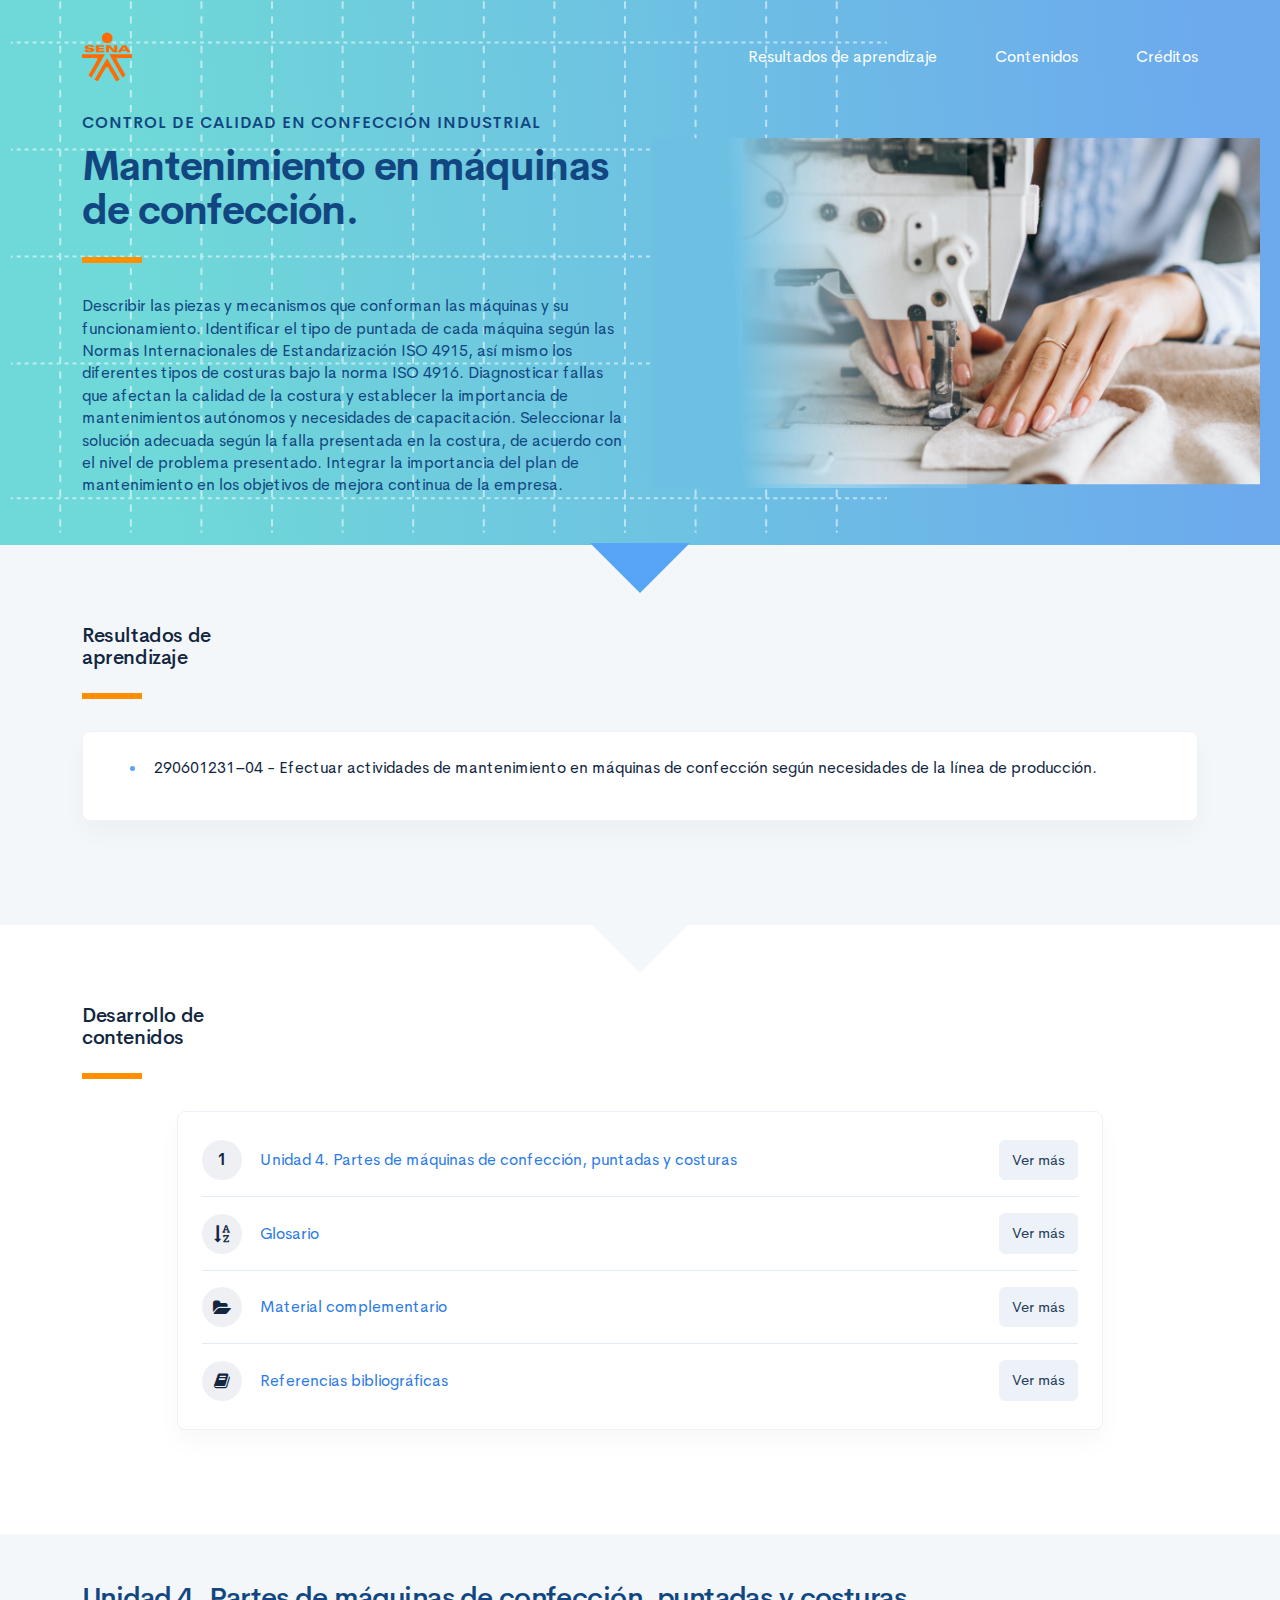
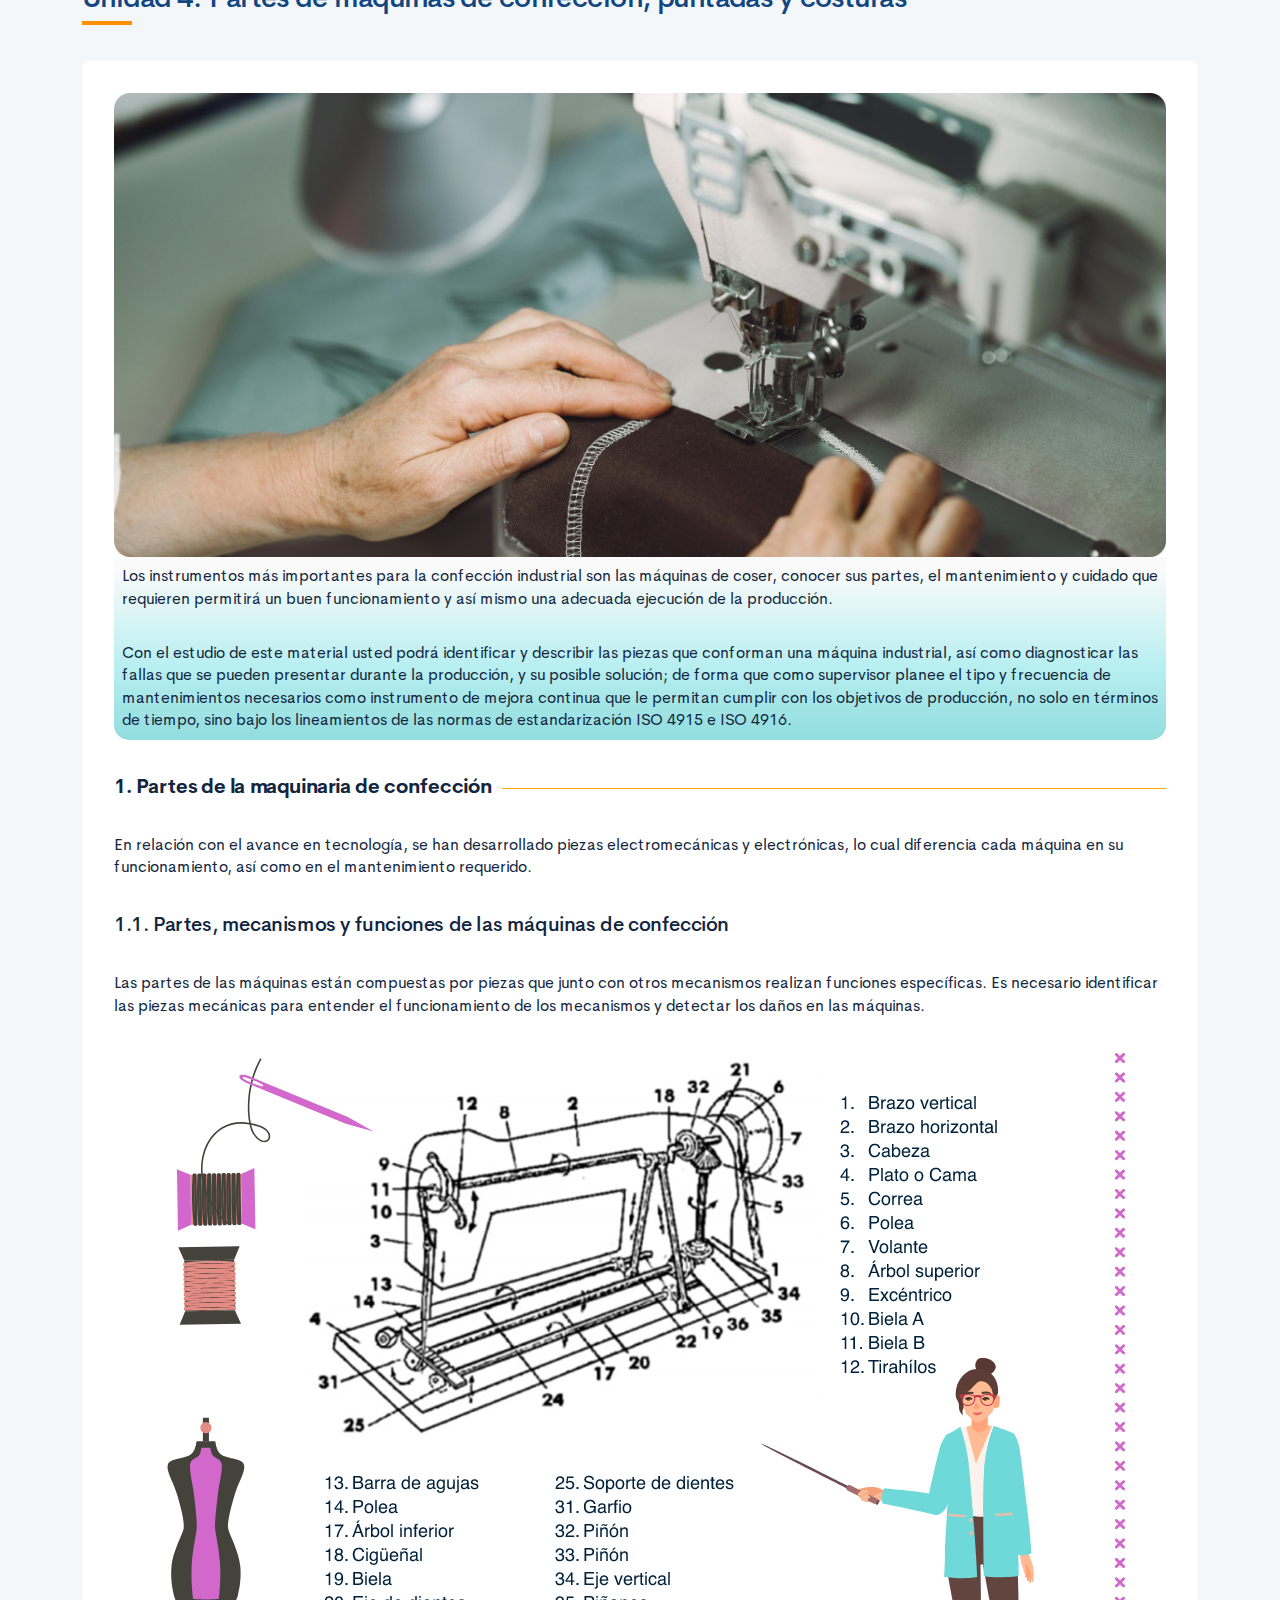
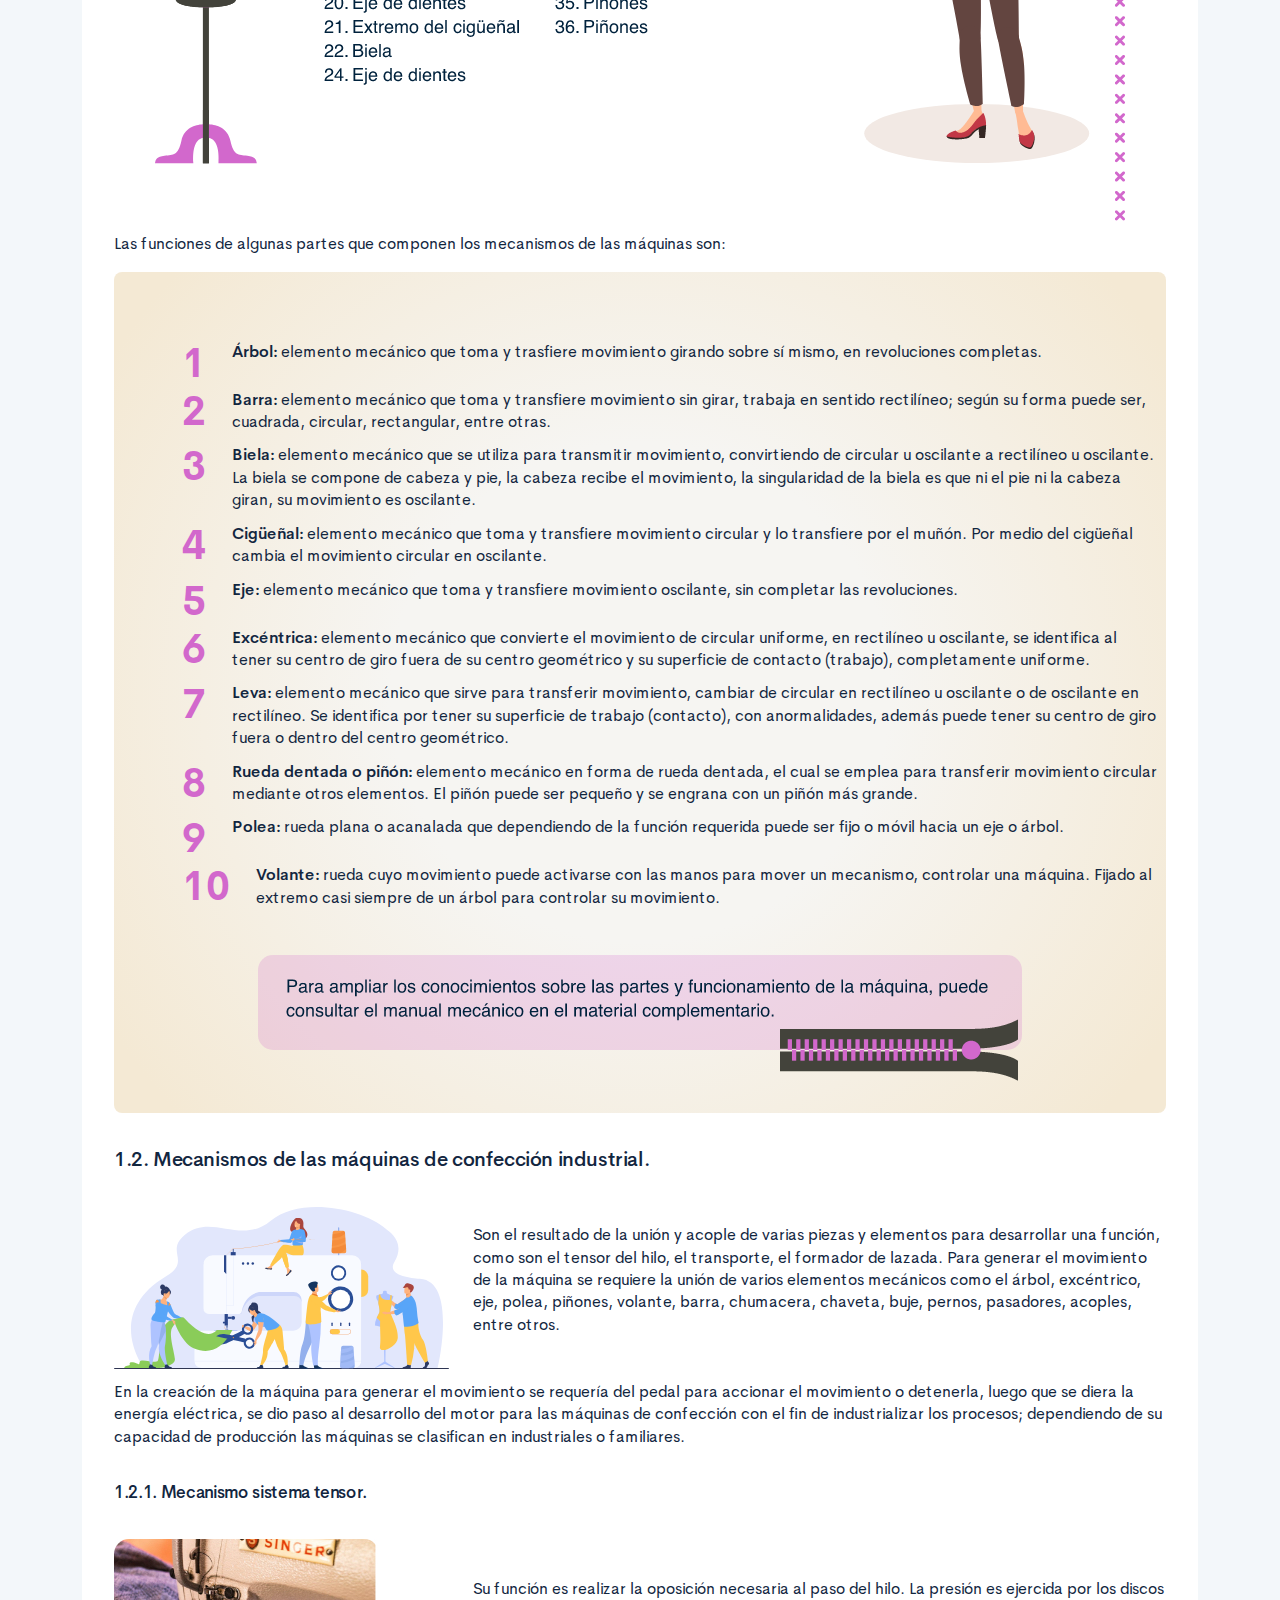
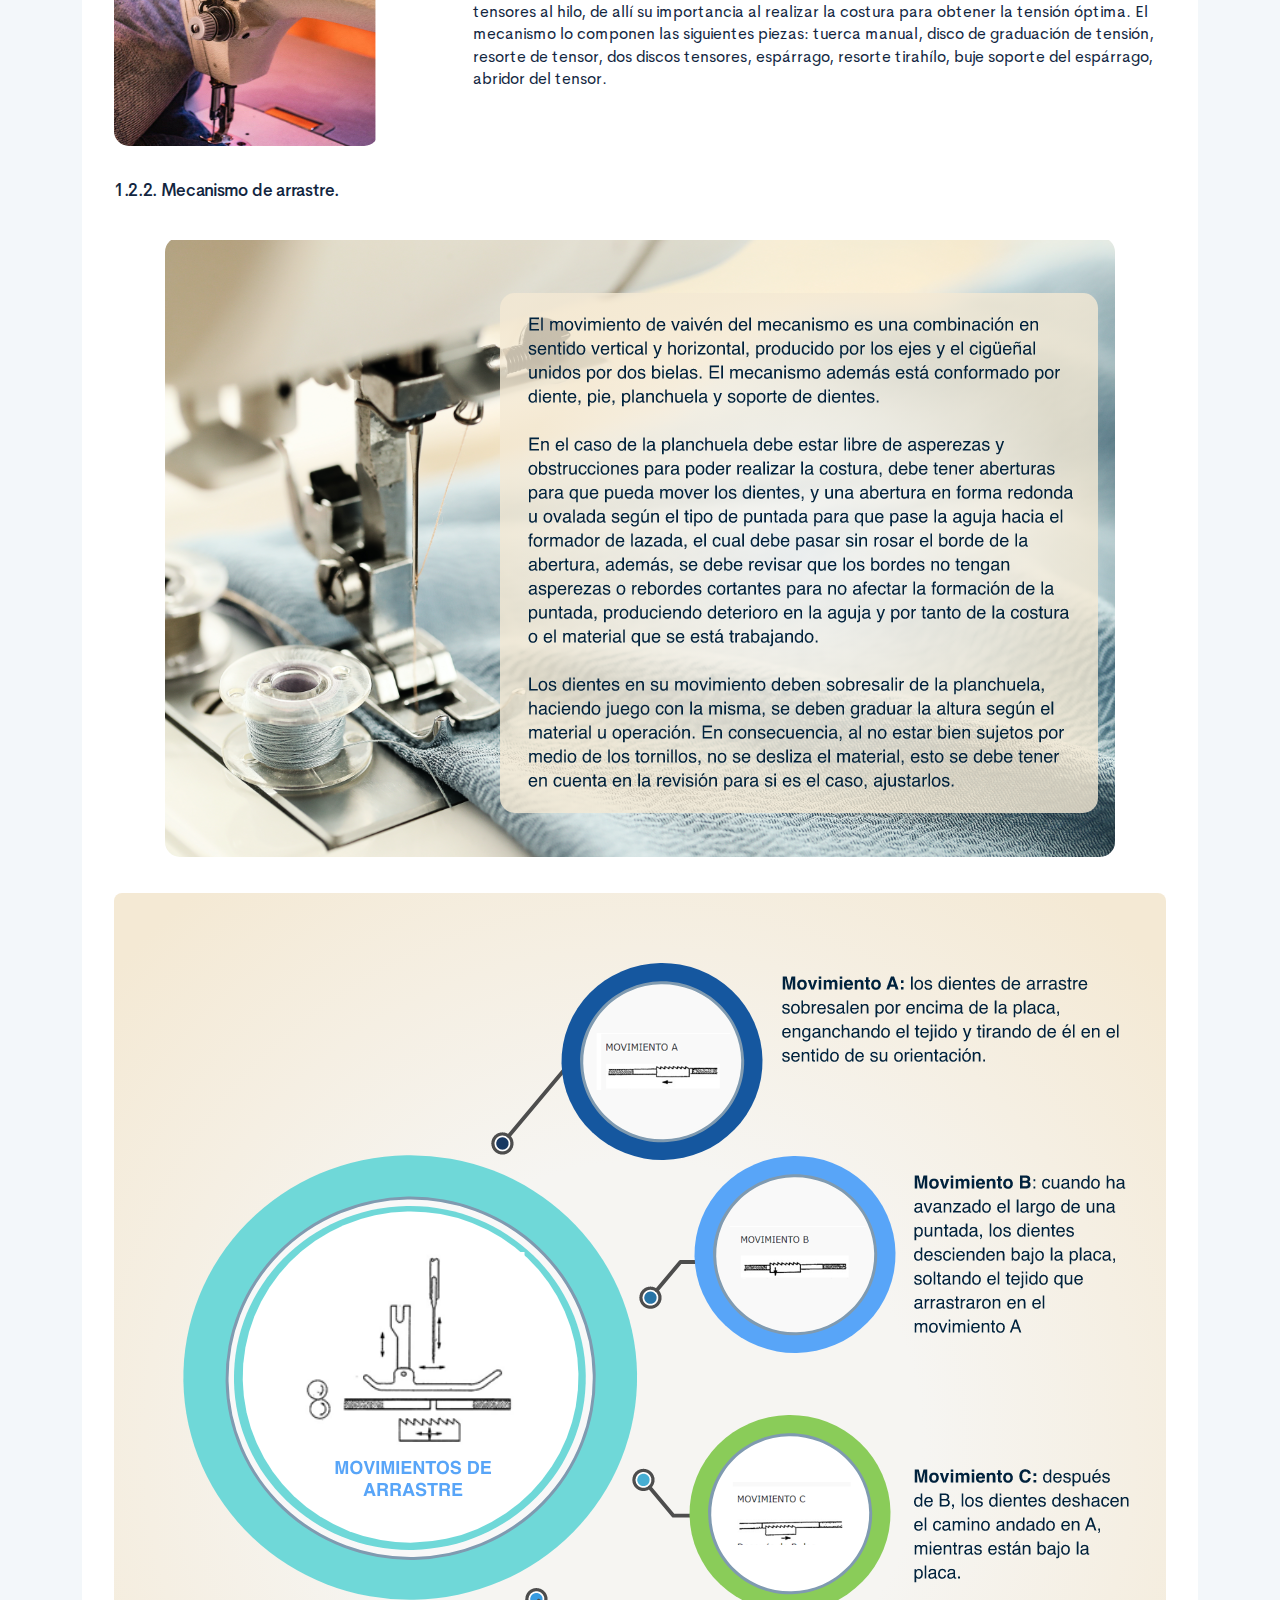
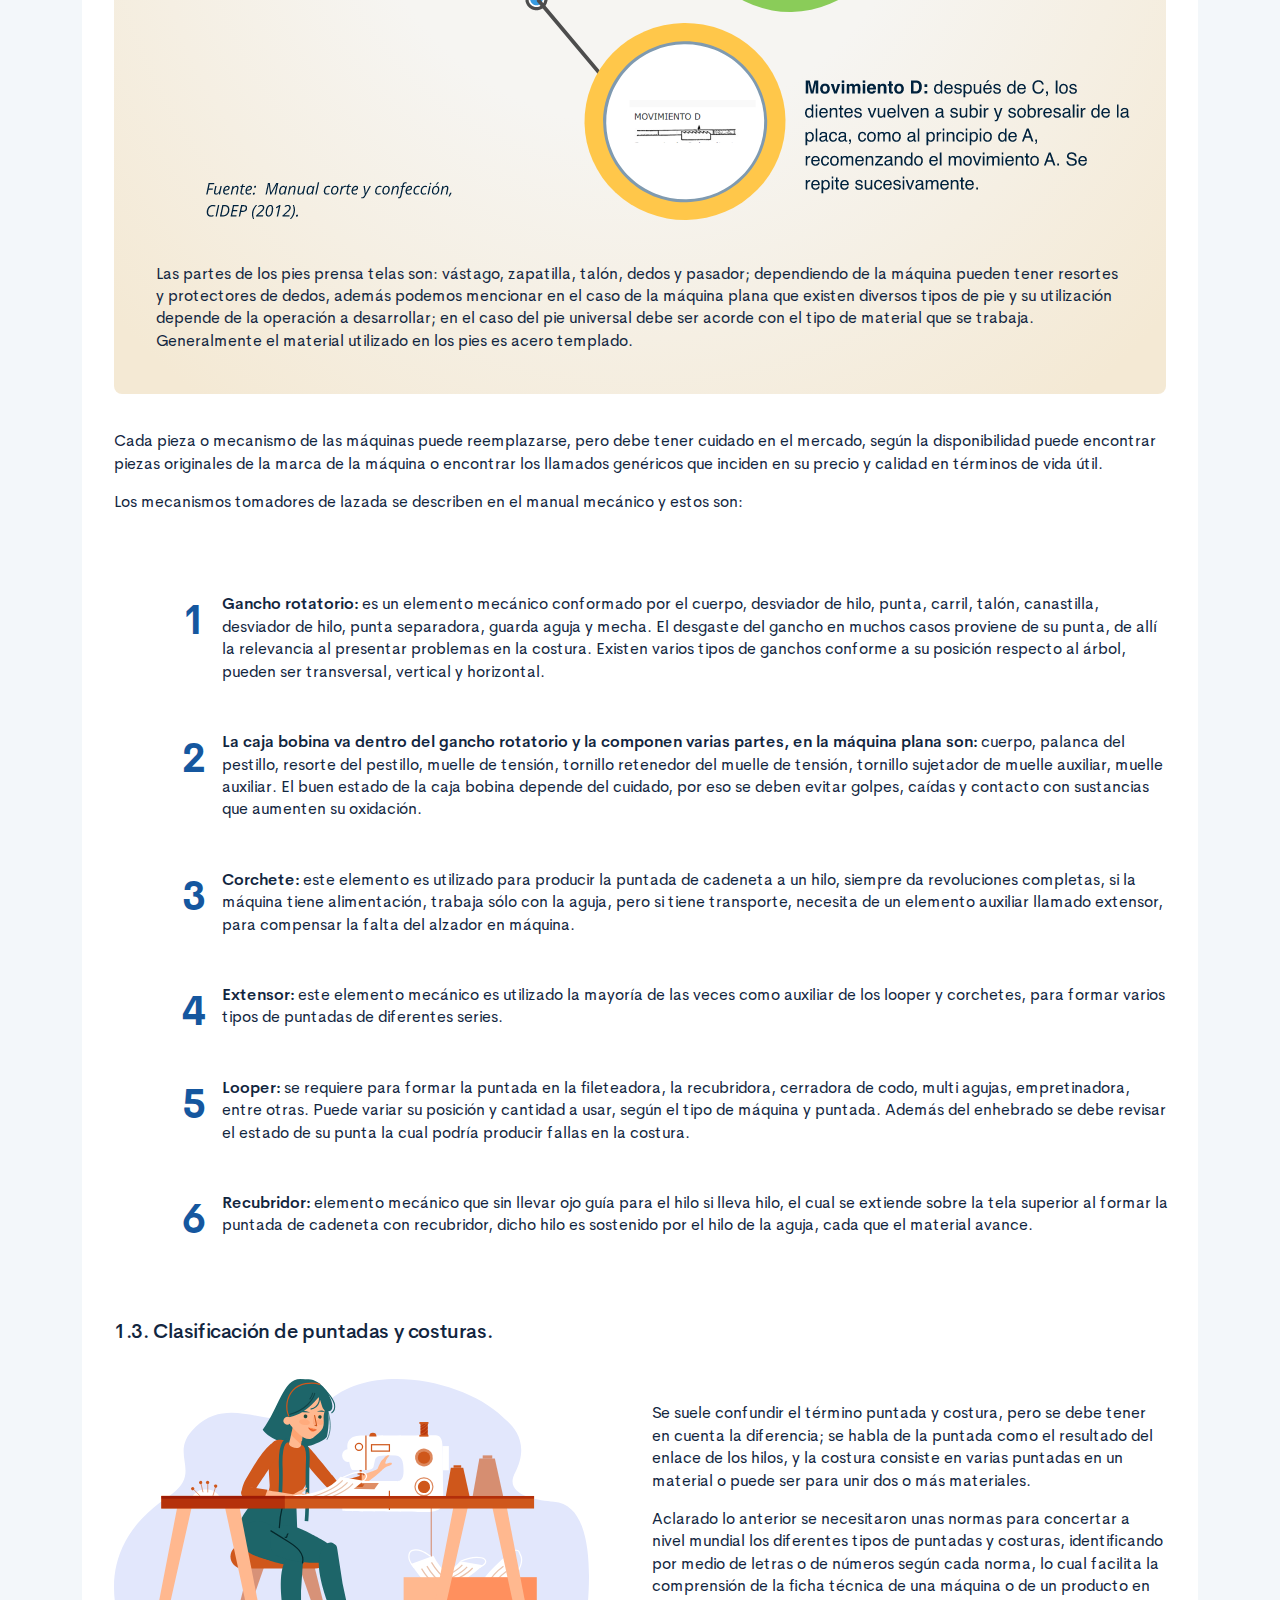
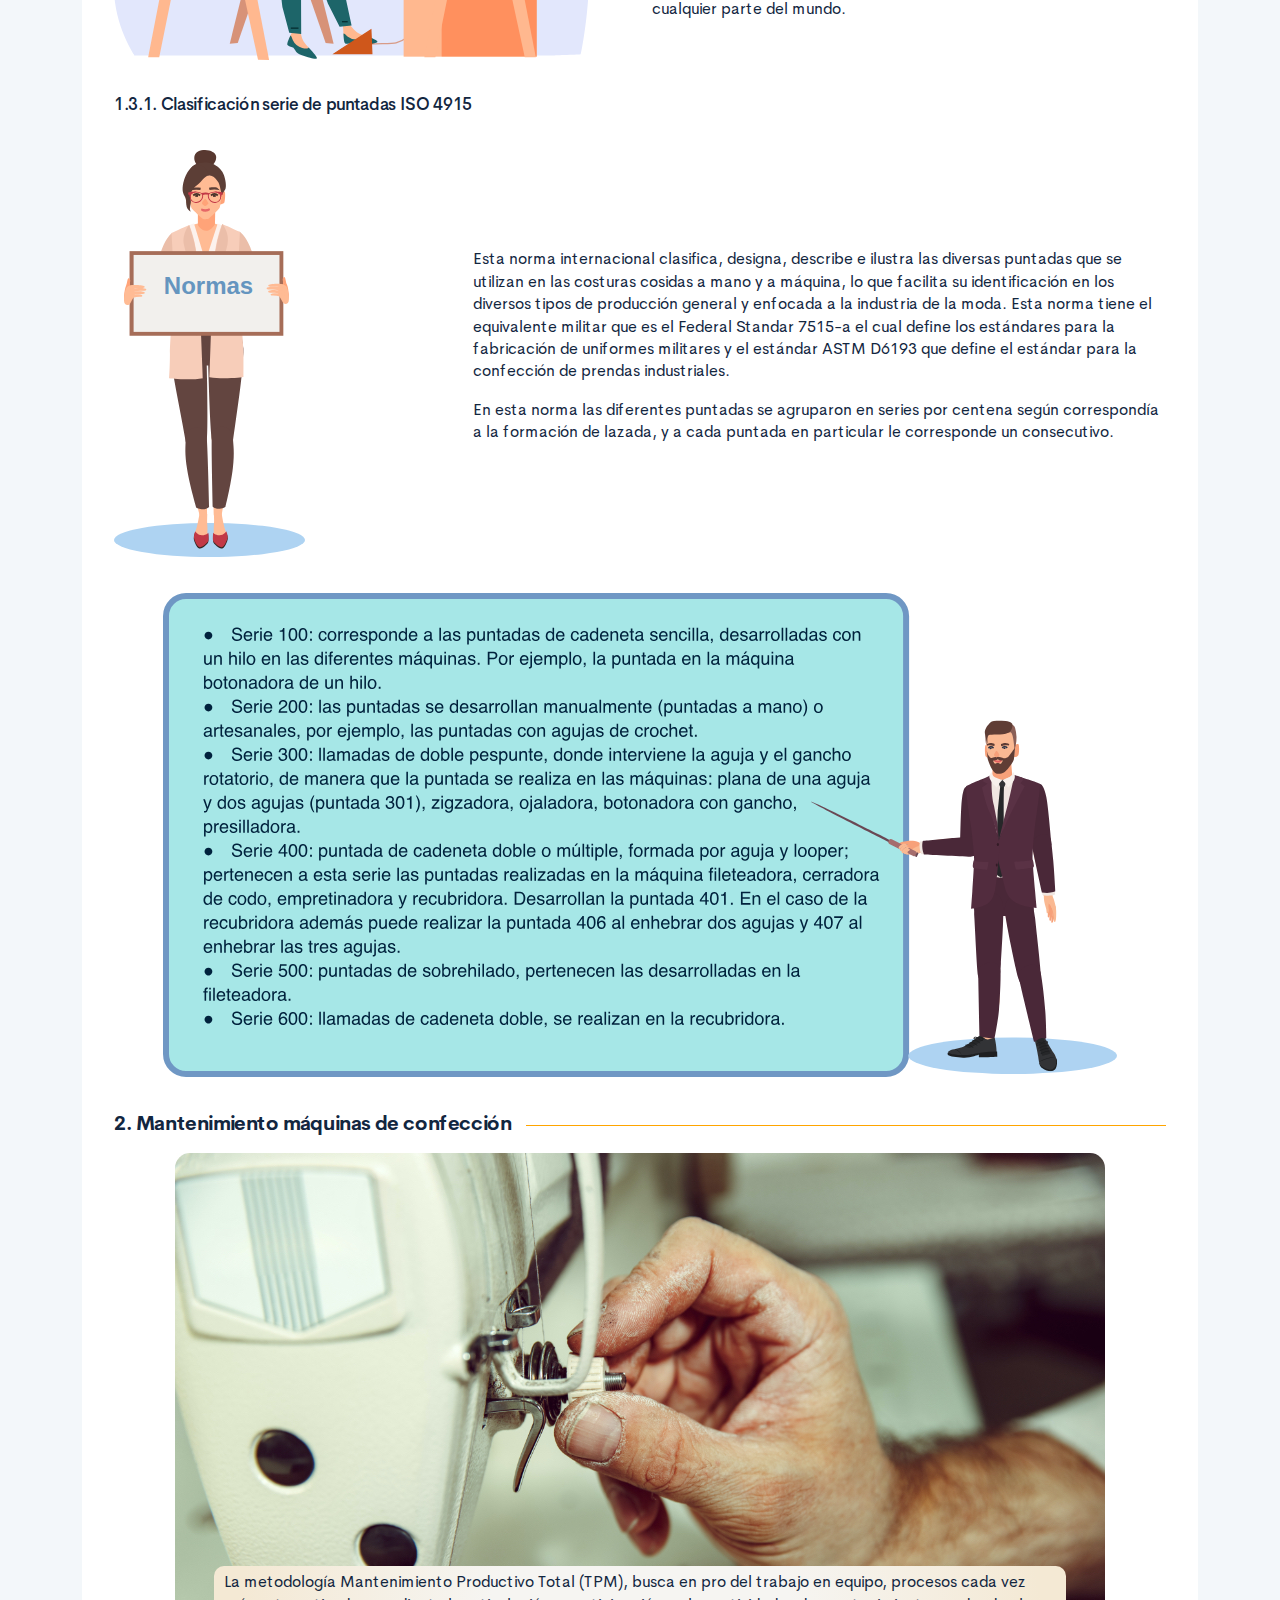
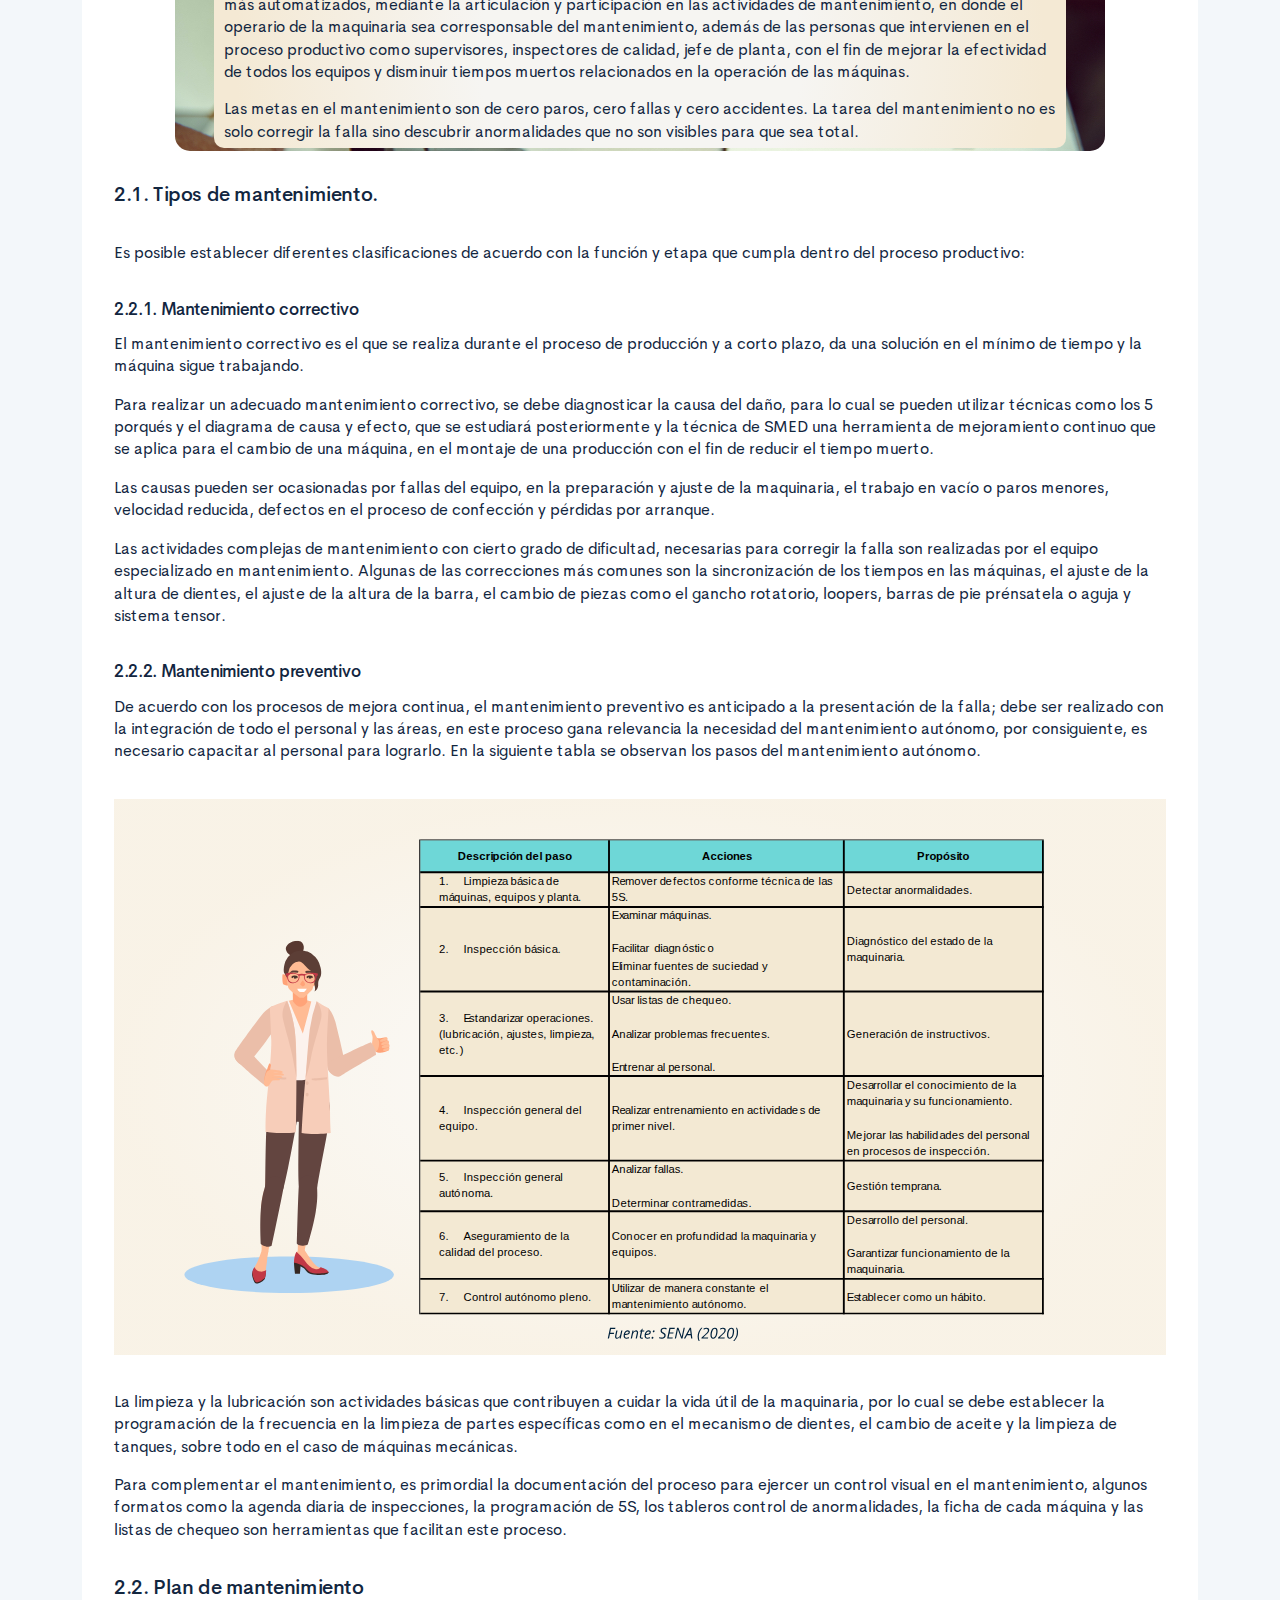
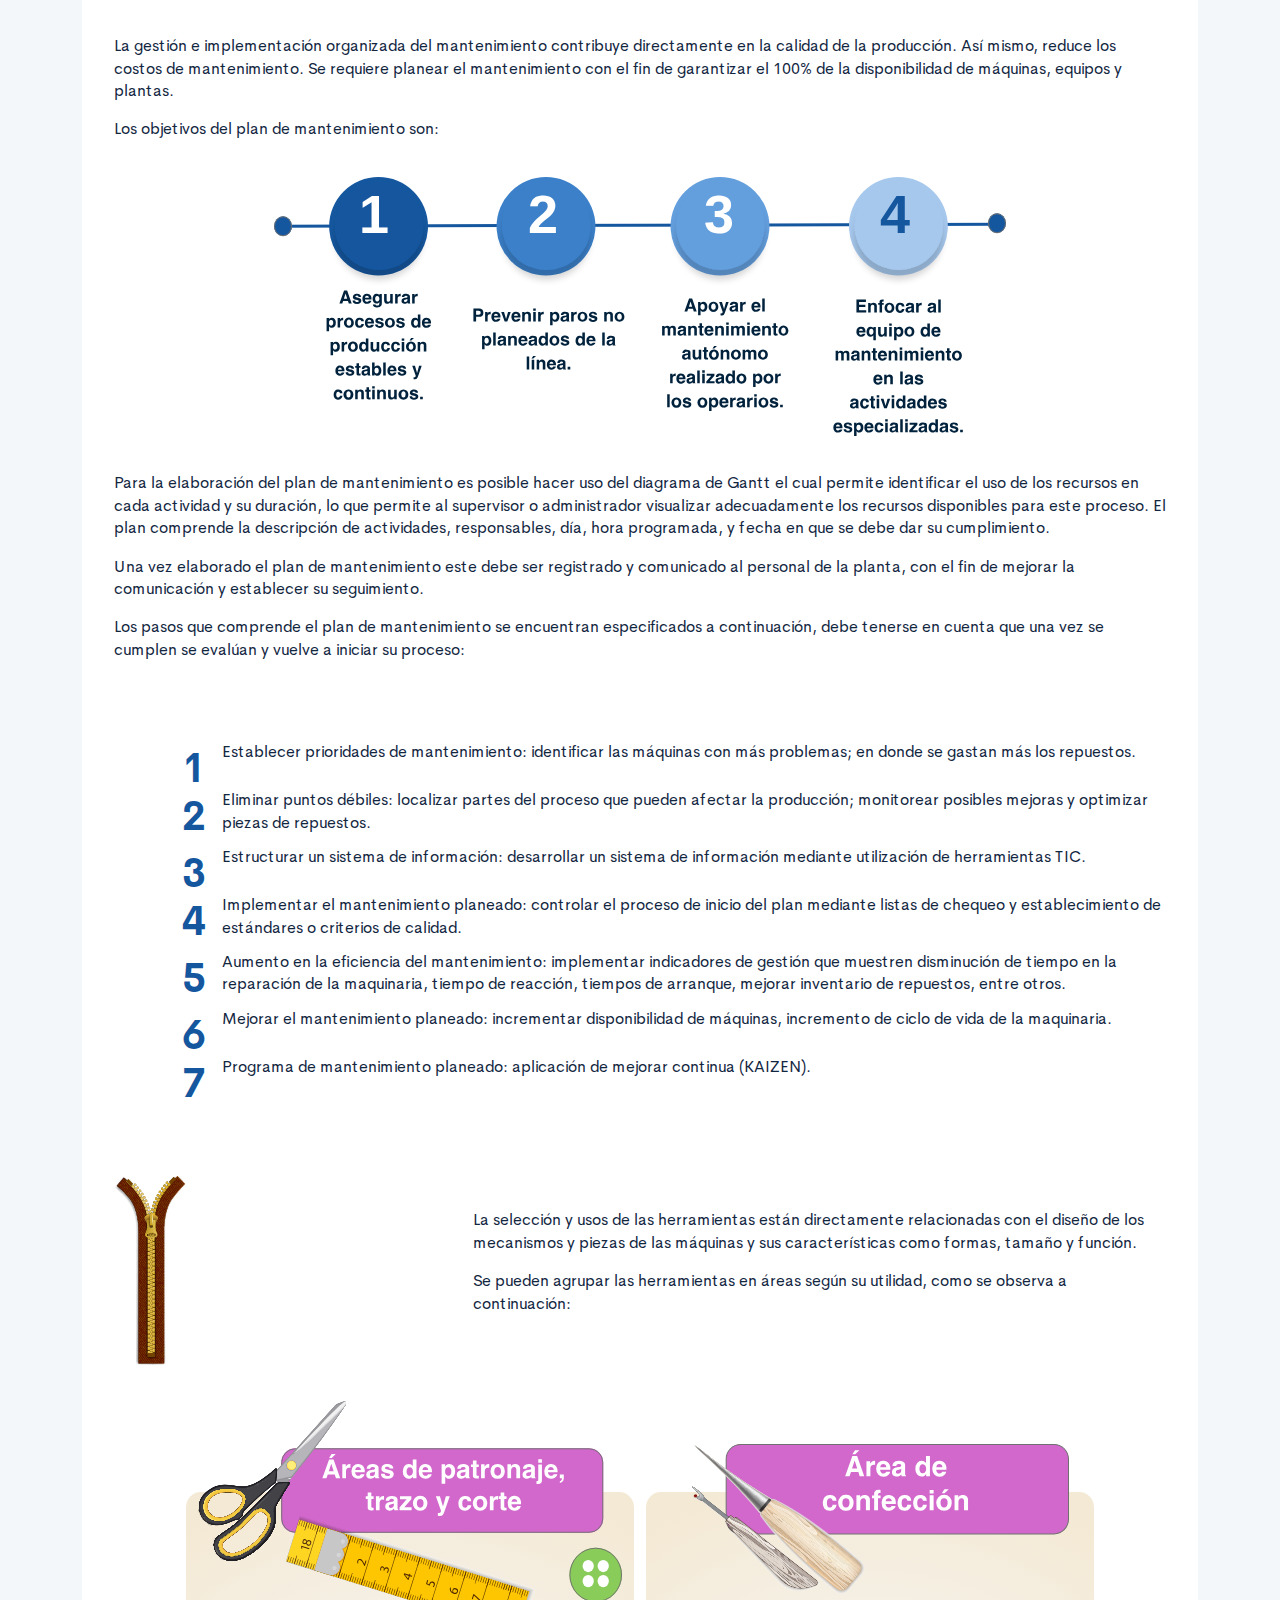
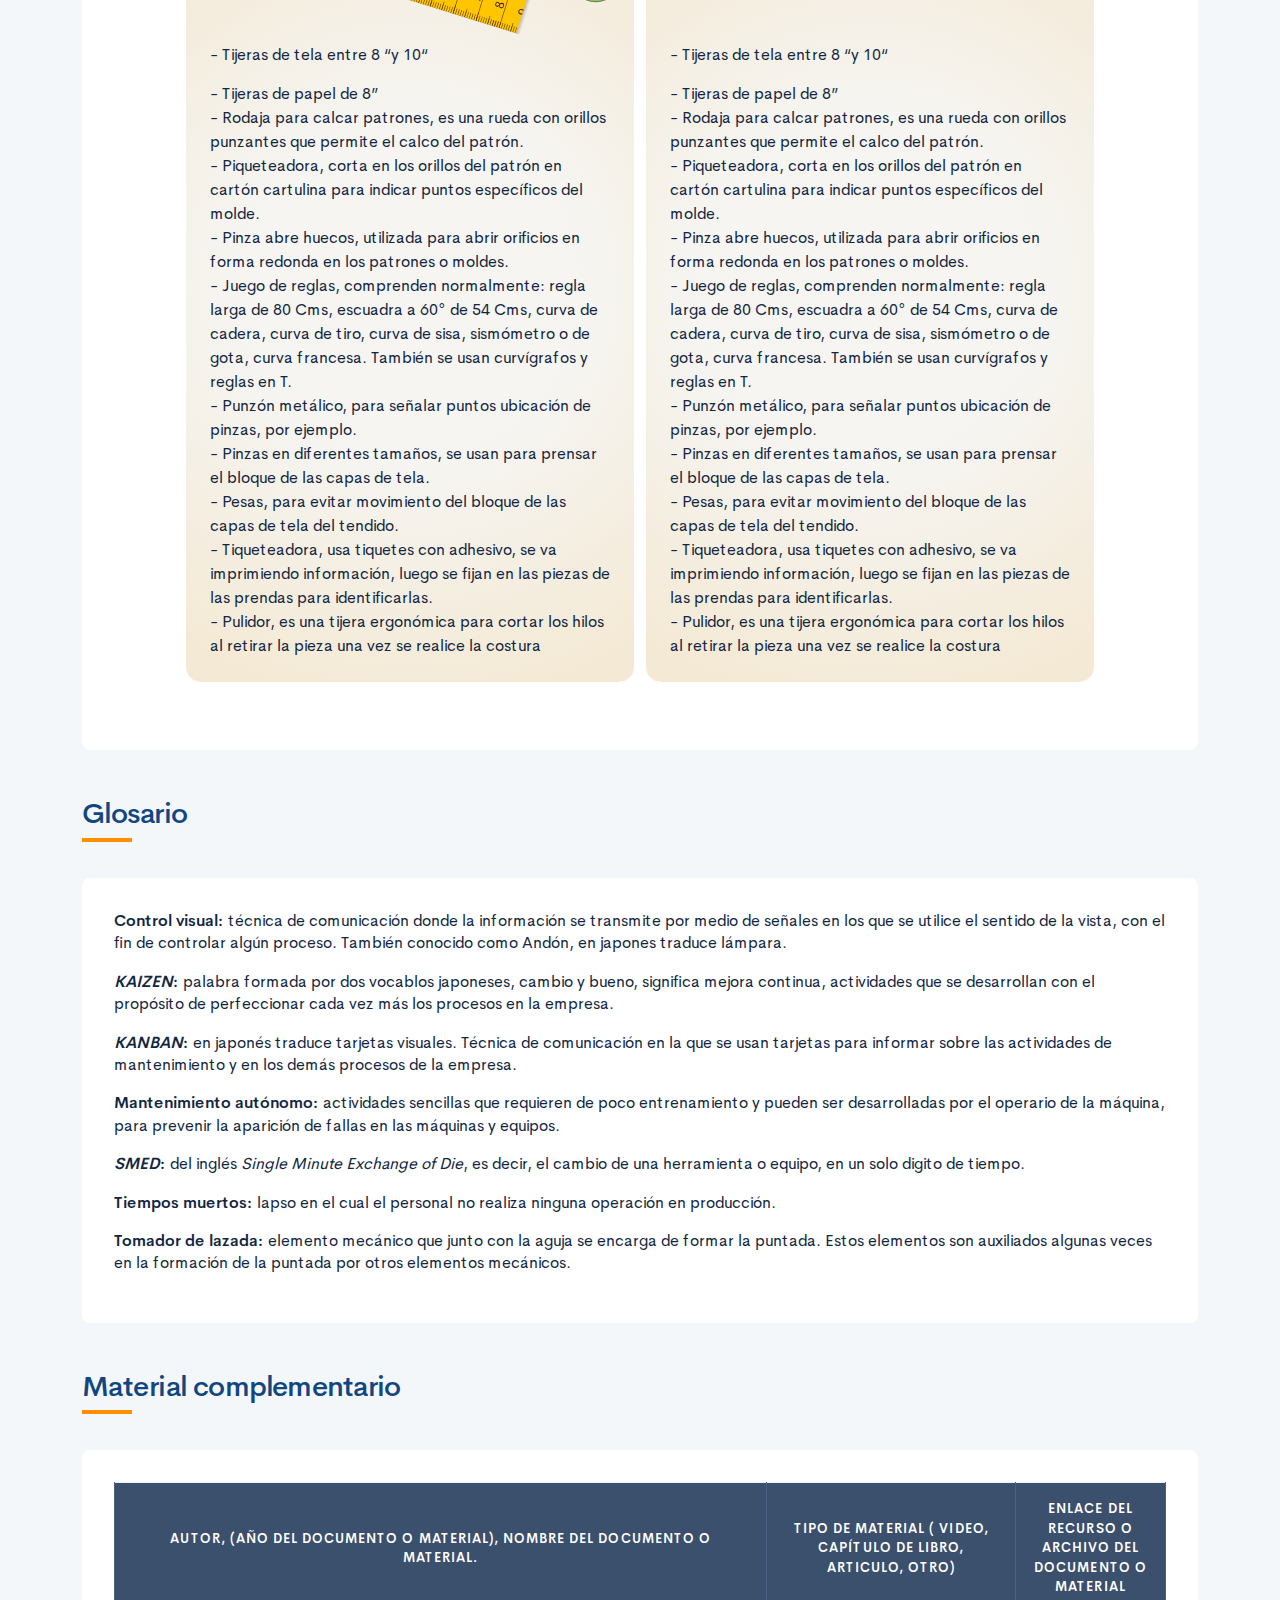
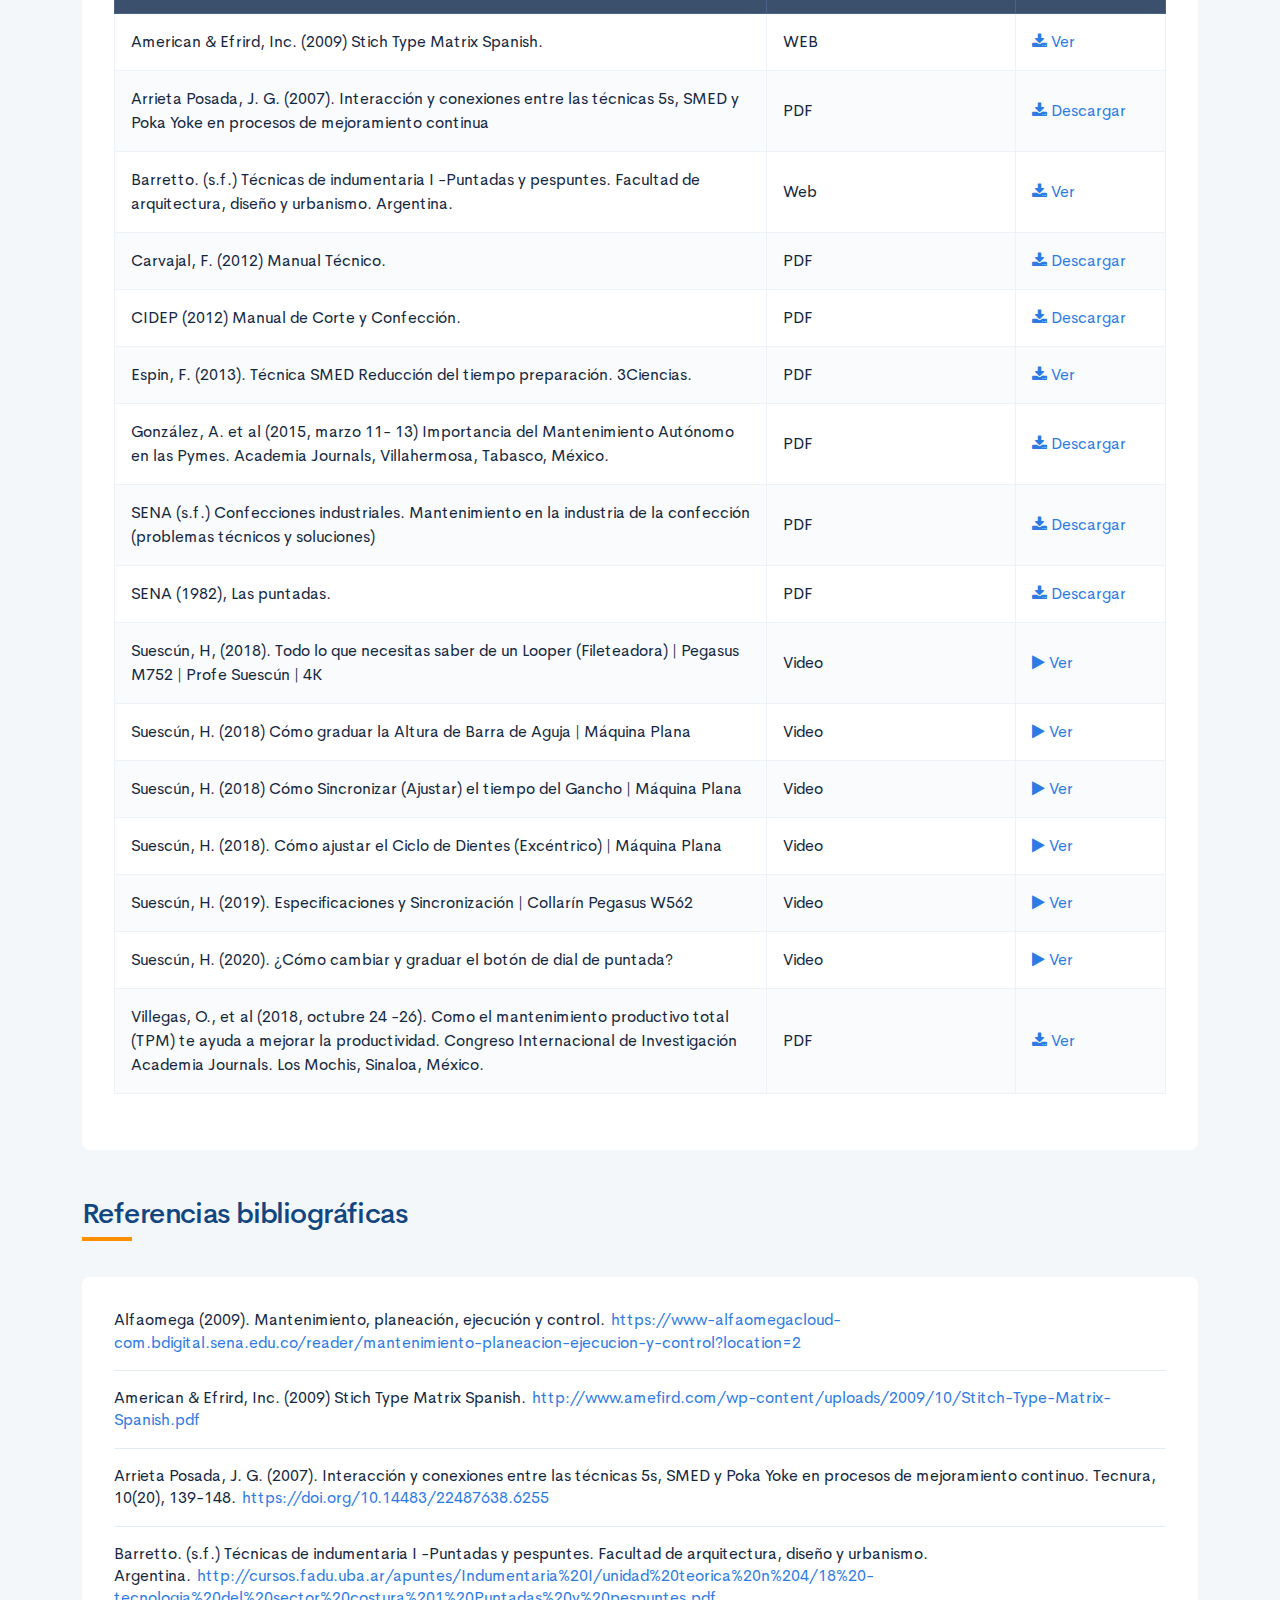
==== public/material.html @ 6fdc906a "correcciones  equipo repositorio" ====
<!DOCTYPE html>
<html lang="es">
    <head>
        <meta charset="UTF-8">
        <meta name="viewport" content="width=device-width, user-scalable=no, initial-scale=1.0, maximum-scale=1.0, minimum-scale=1.0">
        <title>Mantenimiento en máquinas de confección.</title>
        <meta meta name="description" content="Describir las piezas y mecanismos que conforman las máquinas y su funcionamiento. Identificar el tipo de puntada de cada máquina según las Normas Internacionales de Estandarización ISO 4915, así mismo los diferentes tipos de costuras bajo la norma ISO 4916. Diagnosticar fallas que afectan la calidad de la costura y establecer la importancia de mantenimientos autónomos y necesidades de capacitación. Seleccionar la solución adecuada según la falla presentada en la costura, de acuerdo con el nivel de problema presentado. Integrar la importancia del plan de mantenimiento en los objetivos de mejora continua de la empresa.">
        <link rel="icon" type="image/svg+xml" href="assets/images/logos/senaLogo.svg">
        <link rel="stylesheet" href="assets/fonts/feather/feather.css">
        <link rel="stylesheet" href="assets/fonts/fontawesome/css/font-awesome.css">
        <link href="assets/css/fancybox.css" rel="stylesheet">
        <link href="assets/css/animate.css" rel="stylesheet">
        <link rel="stylesheet" href="assets/css/main.css">
    </head>
    <body class="theme-dark page-header-textura" id="page-home">
        <header class="curso-presentacion page-header" id="CursoPresentacion">
            <div class="page-textura">
                <div class="container">
                    <div class="curso-topbar justify-content-center justify-content-md-between"><a class="curso-topbar__logo"><svg xmlns="http://www.w3.org/2000/svg" width="168.273" height="164.177" viewBox="0 0 168.273 164.177">
                                <path id="SENA_LOGO" data-name="SENA LOGO" d="M85.349,1a18.09,18.09,0,1,0,18.09,18.09h0A18.1,18.1,0,0,0,85.349,1ZM25.617,42.983a33.722,33.722,0,0,0-9.386,1.024,11.156,11.156,0,0,0-5.12,2.56A5.346,5.346,0,0,0,10.086,52.2c.683,1.707,2.56,2.9,4.608,3.584,4.437,1.536,9.386,1.877,13.994,2.731a5.1,5.1,0,0,1,2.389,1.024,1.369,1.369,0,0,1-.683,2.048,9.146,9.146,0,0,1-5.291.683A8.354,8.354,0,0,1,20.5,61.244a1.962,1.962,0,0,1-.853-2.389H9.233A7.663,7.663,0,0,0,10.6,63.463a7.59,7.59,0,0,0,4.267,2.389A28.541,28.541,0,0,0,23.4,66.876,52.426,52.426,0,0,0,35,66.023a11.043,11.043,0,0,0,5.8-2.9,5.358,5.358,0,0,0-1.365-8.533,21.267,21.267,0,0,0-5.8-2.048c-3.072-.683-5.973-1.024-9.045-1.536a9.114,9.114,0,0,1-3.072-.853,1.226,1.226,0,0,1,0-2.219,9.369,9.369,0,0,1,4.437-.683,10.554,10.554,0,0,1,4.608.853A1.877,1.877,0,0,1,31.59,49.81h9.9a5.669,5.669,0,0,0-1.195-3.584A8.875,8.875,0,0,0,35.515,43.5c-3.584-.341-6.827-.512-9.9-.512Zm21.333.683V67.217H75.792V62.1H57.531V57.489H73.744V52.54H57.531V48.786H75.109v-5.12Zm47.615,0H81.253V67.217H91.322V51.346l13.824,15.872h13.824V43.666H108.9v15.7Zm42.495,0L120.676,67.217h10.581l2.56-4.267H150.2l2.389,4.267h11.776l-15.53-23.551ZM142.35,49.3l5.12,8.533h-10.41ZM.7,74.044l.171,12.8L49,86.673c2.389.512,3.925,2.048,3.413,5.8l-29.7,51.711,9.557,9.045L78.01,74.044Zm91.646,0L137.4,152.89l9.9-8.874L117.433,92.3c-.512-3.584.853-5.291,3.413-5.8l48.127.171V74.044ZM84.837,87.185,42.512,159.546l11.264,5.461,28.159-47.615a4.283,4.283,0,0,1,2.9-1.195,4.681,4.681,0,0,1,3.072,1.195l28.159,47.786,11.605-5.973Z" transform="translate(-0.7 -1)" fill="#FF6B00" />
                            </svg>
                        </a><a class="curso-topbar__menubar collapsed btn-menu-responsive d-none" data-toggle="collapse" href="#curso-topbar__nav" aria-expanded="false"><span></span><span></span><span></span></a>
                        <nav class="curso-topbar__nav collapse show d-none d-md-block" id="curso-topbar__nav">
                            <ul class="curso-topbar__list">
                                <li class="curso-topbar__item"><a class="curso-topbar__link" href="#ResultadosAprendizaje"><span class="text-white">Resultados de aprendizaje</span></a></li>
                                <li class="curso-topbar__item"><a class="curso-topbar__link" href="#IndiceTematico"><span class="text-white">Contenidos</span></a></li>
                                <li class="curso-topbar__item"><a class="curso-topbar__link" href="#Creditos"><span class="text-white">Créditos</span></a></li>
                            </ul>
                        </nav>
                    </div>
                    <div class="curso-portada">
                        <div class="row align-items-center">
                            <div class="col-12 col-lg-6">
                                <h3 class="curso-subtitulo" id="curso-titulo-componente">CONTROL DE CALIDAD EN CONFECCIÓN INDUSTRIAL</h3>
                                <h1 class="curso-titulo" id="curso-titulo-tema">Mantenimiento en máquinas de confección.</h1>
                                <div class="brand-line-primary"></div>
                                <p class="curso-descripcion">Describir las piezas y mecanismos que conforman las máquinas y su funcionamiento. Identificar el tipo de puntada de cada máquina según las Normas Internacionales de Estandarización ISO 4915, así mismo los diferentes tipos de costuras bajo la norma ISO 4916. Diagnosticar fallas que afectan la calidad de la costura y establecer la importancia de mantenimientos autónomos y necesidades de capacitación. Seleccionar la solución adecuada según la falla presentada en la costura, de acuerdo con el nivel de problema presentado. Integrar la importancia del plan de mantenimiento en los objetivos de mejora continua de la empresa.</p>
                            </div>
                            <div class="col-12 col-lg-6 text-center">
                                <div class="d-none d-lg-block"><img class="curso-imagen" src="assets/images/header/header_media.png" /></div>
                            </div>
                        </div>
                    </div>
                </div>
            </div>
        </header>
        <section class="curso-resultados section bg-base-light" id="ResultadosAprendizaje">
            <div class="container">
                <h2> Resultados de <br>aprendizaje</h2>
                <div class="brand-line-primary"></div>
                <div class="card resultado-item">
                    <div class="card-body">
                        <ul class="bg-color-dark">
                            <li> <span>290601231–04 - Efectuar actividades de mantenimiento en máquinas de confección según necesidades de la línea de producción.</span></li>
                        </ul>
                    </div>
                </div>
            </div>
        </section>
        <section class="curso-indice-tematico section" id="IndiceTematico">
            <div class="container">
                <h2>Desarrollo de <br>contenidos</h2>
                <div class="brand-line-primary"></div>
                <div class="row justify-content-center">
                    <div class="col-12 col-sm-10">
                        <div class="card wow flipInX" data-wow-delay=".4s">
                            <div class="card-body">
                                <ul class="list-group list-group-flush list my-n3 nav-temas">
                                    <li class="list-group-item nav-tema-item">
                                        <div class="row align-items-center">
                                            <div class="col-auto">
                                                <div class="avatar avatar-sm"><span class="nav-tema-item__icon avatar-title font-size-lg bg-secondary-soft rounded-circle text-primary font-weight-bold">1</span></div>
                                            </div>
                                            <div class="col ml-n2"><span class="nav-tema-item__titulo"> <a href="#tema-1">Unidad 4. Partes de máquinas de confección, puntadas y costuras</a></span></div>
                                            <div class="col-auto"> <a class="btn btn-light nav-tema-item__btn" href="#tema-1">Ver más</a></div>
                                        </div>
                                    </li>
                                    <li class="list-group-item nav-tema-item">
                                        <div class="row align-items-center">
                                            <div class="col-auto">
                                                <div class="avatar avatar-sm"><span class="nav-tema-item__icon avatar-title font-size-lg bg-secondary-soft rounded-circle text-primary font-weight-bold"> <i class="fa fa-sort-alpha-asc"></i></span></div>
                                            </div>
                                            <div class="col ml-n2"><span class="nav-tema-item__titulo"> <a href="#glosario">Glosario</a></span></div>
                                            <div class="col-auto"> <a class="btn btn-light nav-tema-item__btn" href="#glosario">Ver más</a></div>
                                        </div>
                                    </li>
                                    <li class="list-group-item nav-tema-item">
                                        <div class="row align-items-center">
                                            <div class="col-auto">
                                                <div class="avatar avatar-sm"><span class="nav-tema-item__icon avatar-title font-size-lg bg-secondary-soft rounded-circle text-primary font-weight-bold"> <i class="fa fa-folder-open"></i></span></div>
                                            </div>
                                            <div class="col ml-n2"><span class="nav-tema-item__titulo"> <a href="#anexos">Material complementario</a></span></div>
                                            <div class="col-auto"> <a class="btn btn-light nav-tema-item__btn" href="#anexos">Ver más</a></div>
                                        </div>
                                    </li>
                                    <li class="list-group-item nav-tema-item">
                                        <div class="row align-items-center">
                                            <div class="col-auto">
                                                <div class="avatar avatar-sm"><span class="nav-tema-item__icon avatar-title font-size-lg bg-secondary-soft rounded-circle text-primary font-weight-bold"> <i class="fa fa-book"></i></span></div>
                                            </div>
                                            <div class="col ml-n2"><span class="nav-tema-item__titulo"> <a href="#referencias">Referencias bibliográficas</a></span></div>
                                            <div class="col-auto"> <a class="btn btn-light nav-tema-item__btn" href="#referencias">Ver más</a></div>
                                        </div>
                                    </li>
                                </ul>
                            </div>
                        </div>
                    </div>
                </div>
            </div>
        </section>
        <section id="mainContent">
            <div id="tema-1">
                <div class="container">
                    <div class="header-ecored">
                        <h1>Unidad 4. Partes de máquinas de confección, puntadas y costuras</h1>
                    </div>
                    <div class="jumbotron bg-white"> <img class="img-a img-fluid" src="assets/images/pages/ilustraciones/img1.jpg" alt="">
                        <div class="caja-azul">
                            <p>Los instrumentos más importantes para la confección industrial son las máquinas de coser, conocer sus partes, el mantenimiento y cuidado que requieren permitirá un buen funcionamiento y así mismo una adecuada ejecución de la producción. </p>
                            <p>Con el estudio de este material usted podrá identificar y describir las piezas que conforman una máquina industrial, así como diagnosticar las fallas que se pueden presentar durante la producción, y su posible solución; de forma que como supervisor planee el tipo y frecuencia de mantenimientos necesarios como instrumento de mejora continua que le permitan cumplir con los objetivos de producción, no solo en términos de tiempo, sino bajo los lineamientos de las normas de estandarización ISO 4915 e ISO 4916.</p>
                        </div>
                        <div class="sub-ecored mt-5" id="11">
                            <h2>1. Partes de la maquinaria de confección</h2>
                        </div>
                        <p class="mt-5">En relación con el avance en tecnología, se han desarrollado piezas electromecánicas y electrónicas, lo cual diferencia cada máquina en su funcionamiento, así como en el mantenimiento requerido.</p>
                        <h2 class="mt-5">1.1. Partes, mecanismos y funciones de las máquinas de confección</h2>
                        <p class="mt-5">Las partes de las máquinas están compuestas por piezas que junto con otros mecanismos realizan funciones específicas. Es necesario identificar las piezas mecánicas para entender el funcionamiento de los mecanismos y detectar los daños en las máquinas.</p><img class="img-a mt-5 img-fluid" src="assets/images/pages/ilustraciones/img2.png" alt="">
                        <p class="mt-3">Las funciones de algunas partes que componen los mecanismos de las máquinas son:</p>
                        <div class="jumbotron caja-rosa">
                            <div class="list mt-5 ml-5">
                                <div class="list__item">
                                    <div class="list__item__number"><span>1</span></div>
                                </div>
                                <div class="list__txt">
                                    <p><strong>Árbol:</strong> elemento mecánico que toma y trasfiere movimiento girando sobre sí mismo, en revoluciones completas.</p>
                                </div>
                            </div>
                            <div class="list ml-5">
                                <div class="list__item">
                                    <div class="list__item__number"><span>2</span></div>
                                </div>
                                <div class="list__txt">
                                    <p><strong>Barra:</strong> elemento mecánico que toma y transfiere movimiento sin girar, trabaja en sentido rectilíneo; según su forma puede ser, cuadrada, circular, rectangular, entre otras.</p>
                                </div>
                            </div>
                            <div class="list ml-5">
                                <div class="list__item">
                                    <div class="list__item__number"><span>3</span></div>
                                </div>
                                <div class="list__txt">
                                    <p><strong>Biela:</strong> elemento mecánico que se utiliza para transmitir movimiento, convirtiendo de circular u oscilante a rectilíneo u oscilante. La biela se compone de cabeza y pie, la cabeza recibe el movimiento, la singularidad de la biela es que ni el pie ni la cabeza giran, su movimiento es oscilante.</p>
                                </div>
                            </div>
                            <div class="list ml-5">
                                <div class="list__item">
                                    <div class="list__item__number"><span>4</span></div>
                                </div>
                                <div class="list__txt">
                                    <p><strong>Cigüeñal:</strong> elemento mecánico que toma y transfiere movimiento circular y lo transfiere por el muñón. Por medio del cigüeñal cambia el movimiento circular en oscilante.</p>
                                </div>
                            </div>
                            <div class="list ml-5">
                                <div class="list__item">
                                    <div class="list__item__number"><span>5</span></div>
                                </div>
                                <div class="list__txt">
                                    <p><strong>Eje:</strong> elemento mecánico que toma y transfiere movimiento oscilante, sin completar las revoluciones.</p>
                                </div>
                            </div>
                            <div class="list ml-5">
                                <div class="list__item">
                                    <div class="list__item__number"><span>6</span></div>
                                </div>
                                <div class="list__txt">
                                    <p><strong>Excéntrica:</strong> elemento mecánico que convierte el movimiento de circular uniforme, en rectilíneo u oscilante, se identifica al tener su centro de giro fuera de su centro geométrico y su superficie de contacto (trabajo), completamente uniforme.</p>
                                </div>
                            </div>
                            <div class="list ml-5">
                                <div class="list__item">
                                    <div class="list__item__number"><span>7</span></div>
                                </div>
                                <div class="list__txt">
                                    <p><strong>Leva:</strong> elemento mecánico que sirve para transferir movimiento, cambiar de circular en rectilíneo u oscilante o de oscilante en rectilíneo. Se identifica por tener su superficie de trabajo (contacto), con anormalidades, además puede tener su centro de giro fuera o dentro del centro geométrico.</p>
                                </div>
                            </div>
                            <div class="list ml-5">
                                <div class="list__item">
                                    <div class="list__item__number"><span>8</span></div>
                                </div>
                                <div class="list__txt">
                                    <p><strong>Rueda dentada o piñón:</strong> elemento mecánico en forma de rueda dentada, el cual se emplea para transferir movimiento circular mediante otros elementos. El piñón puede ser pequeño y se engrana con un piñón más grande.</p>
                                </div>
                            </div>
                            <div class="list ml-5">
                                <div class="list__item">
                                    <div class="list__item__number"><span>9</span></div>
                                </div>
                                <div class="list__txt">
                                    <p><strong>Polea:</strong> rueda plana o acanalada que dependiendo de la función requerida puede ser fijo o móvil hacia un eje o árbol.</p>
                                </div>
                            </div>
                            <div class="list ml-5">
                                <div class="list__item">
                                    <div class="list__item__number"><span>10</span></div>
                                </div>
                                <div class="list__txt">
                                    <p><strong>Volante:</strong> rueda cuyo movimiento puede activarse con las manos para mover un mecanismo, controlar una máquina. Fijado al extremo casi siempre de un árbol para controlar su movimiento.</p>
                                </div>
                            </div><img class="img-a mt-5 img-fluid" src="assets/images/pages/ilustraciones/img3.png" alt="">
                        </div>
                        <h2 class="mt-5">1.2. Mecanismos de las máquinas de confección industrial.</h2>
                        <div class="row justify-content-center align-items-center mt-5">
                            <div class="col-4"><img class="img-fluid" src="assets/images/pages/ilustraciones/img4.svg" alt=""></div>
                            <div class="col-8">
                                <p>Son el resultado de la unión y acople de varias piezas y elementos para desarrollar una función, como son el tensor del hilo, el transporte, el formador de lazada. Para generar el movimiento de la máquina se requiere la unión de varios elementos mecánicos como el árbol, excéntrico, eje, polea, piñones, volante, barra, chumacera, chaveta, buje, pernos, pasadores, acoples, entre otros.</p>
                            </div>
                        </div>
                        <p class="mt-3">En la creación de la máquina para generar el movimiento se requería del pedal para accionar el movimiento o detenerla, luego que se diera la energía eléctrica, se dio paso al desarrollo del motor para las máquinas de confección con el fin de industrializar los procesos; dependiendo de su capacidad de producción las máquinas se clasifican en industriales o familiares.</p>
                        <h3 class="mt-5">1.2.1. Mecanismo sistema tensor. </h3>
                        <div class="row justify-content-center align-items-center mt-5">
                            <div class="col-4"><img class="img-fluid" src="assets/images/pages/ilustraciones/img5.jpg" alt=""></div>
                            <div class="col-8">
                                <p>Su función es realizar la oposición necesaria al paso del hilo. La presión es ejercida por los discos tensores al hilo, de allí su importancia al realizar la costura para obtener la tensión óptima. El mecanismo lo componen las siguientes piezas: tuerca manual, disco de graduación de tensión, resorte de tensor, dos discos tensores, espárrago, resorte tirahílo, buje soporte del espárrago, abridor del tensor. </p>
                            </div>
                        </div>
                        <h3 class="mt-5">1.2.2. Mecanismo de arrastre. </h3><img class="img-a mt-5 img-fluid" src="assets/images/pages/ilustraciones/img6.png" alt="">
                        <div class="jumbotron caja-rosa mt-5"><img class="img-a mt-5 img-fluid" src="assets/images/pages/ilustraciones/img7.png" alt="">
                            <p class="mt-5">Las partes de los pies prensa telas son: vástago, zapatilla, talón, dedos y pasador; dependiendo de la máquina pueden tener resortes y protectores de dedos, además podemos mencionar en el caso de la máquina plana que existen diversos tipos de pie y su utilización depende de la operación a desarrollar; en el caso del pie universal debe ser acorde con el tipo de material que se trabaja. Generalmente el material utilizado en los pies es acero templado.</p>
                        </div>
                        <p class="mt-5">Cada pieza o mecanismo de las máquinas puede reemplazarse, pero debe tener cuidado en el mercado, según la disponibilidad puede encontrar piezas originales de la marca de la máquina o encontrar los llamados genéricos que inciden en su precio y calidad en términos de vida útil.</p>
                        <p>Los mecanismos tomadores de lazada se describen en el manual mecánico y estos son: </p>
                        <div class="jumbotron bg-white">
                            <div class="list mt-5 ml-5">
                                <div class="list__item">
                                    <div class="list__item__number color-azul"><span>1</span></div>
                                </div>
                                <div class="list__txt">
                                    <p><strong>Gancho rotatorio:</strong> es un elemento mecánico conformado por el cuerpo, desviador de hilo, punta, carril, talón, canastilla, desviador de hilo, punta separadora, guarda aguja y mecha. El desgaste del gancho en muchos casos proviene de su punta, de allí la relevancia al presentar problemas en la costura. Existen varios tipos de ganchos conforme a su posición respecto al árbol, pueden ser transversal, vertical y horizontal.</p>
                                </div>
                            </div>
                            <div class="list mt-5 ml-5">
                                <div class="list__item">
                                    <div class="list__item__number color-azul"><span>2</span></div>
                                </div>
                                <div class="list__txt">
                                    <p><strong>La caja bobina va dentro del gancho rotatorio y la componen varias partes, en la máquina plana son:</strong> cuerpo, palanca del pestillo, resorte del pestillo, muelle de tensión, tornillo retenedor del muelle de tensión, tornillo sujetador de muelle auxiliar, muelle auxiliar. El buen estado de la caja bobina depende del cuidado, por eso se deben evitar golpes, caídas y contacto con sustancias que aumenten su oxidación.</p>
                                </div>
                            </div>
                            <div class="list mt-5 ml-5">
                                <div class="list__item">
                                    <div class="list__item__number color-azul"><span>3</span></div>
                                </div>
                                <div class="list__txt">
                                    <p><strong>Corchete:</strong> este elemento es utilizado para producir la puntada de cadeneta a un hilo, siempre da revoluciones completas, si la máquina tiene alimentación, trabaja sólo con la aguja, pero si tiene transporte, necesita de un elemento auxiliar llamado extensor, para compensar la falta del alzador en máquina.</p>
                                </div>
                            </div>
                            <div class="list mt-5 ml-5">
                                <div class="list__item">
                                    <div class="list__item__number color-azul"><span>4</span></div>
                                </div>
                                <div class="list__txt">
                                    <p><strong>Extensor:</strong> este elemento mecánico es utilizado la mayoría de las veces como auxiliar de los looper y corchetes, para formar varios tipos de puntadas de diferentes series.</p>
                                </div>
                            </div>
                            <div class="list mt-5 ml-5">
                                <div class="list__item">
                                    <div class="list__item__number color-azul"><span>5</span></div>
                                </div>
                                <div class="list__txt">
                                    <p><strong>Looper:</strong> se requiere para formar la puntada en la fileteadora, la recubridora, cerradora de codo, multi agujas, empretinadora, entre otras. Puede variar su posición y cantidad a usar, según el tipo de máquina y puntada. Además del enhebrado se debe revisar el estado de su punta la cual podría producir fallas en la costura.</p>
                                </div>
                            </div>
                            <div class="list mt-5 ml-5">
                                <div class="list__item">
                                    <div class="list__item__number color-azul"><span>6</span></div>
                                </div>
                                <div class="list__txt">
                                    <p><strong>Recubridor:</strong> elemento mecánico que sin llevar ojo guía para el hilo si lleva hilo, el cual se extiende sobre la tela superior al formar la puntada de cadeneta con recubridor, dicho hilo es sostenido por el hilo de la aguja, cada que el material avance. </p>
                                </div>
                            </div>
                        </div>
                        <h2 class="mt-5">1.3. Clasificación de puntadas y costuras. </h2>
                        <div class="row justify-content-center align-items-center mt-5">
                            <div class="col-6"><img class="img-fluid" src="assets/images/pages/ilustraciones/img8.svg" alt=""></div>
                            <div class="col-6">
                                <p>Se suele confundir el término puntada y costura, pero se debe tener en cuenta la diferencia; se habla de la puntada como el resultado del enlace de los hilos, y la costura consiste en varias puntadas en un material o puede ser para unir dos o más materiales. </p>
                                <p>Aclarado lo anterior se necesitaron unas normas para concertar a nivel mundial los diferentes tipos de puntadas y costuras, identificando por medio de letras o de números según cada norma, lo cual facilita la comprensión de la ficha técnica de una máquina o de un producto en cualquier parte del mundo.</p>
                            </div>
                        </div>
                        <h3 class="mt-5">1.3.1. Clasificación serie de puntadas ISO 4915 </h3>
                        <div class="row justify-content-center align-items-center mt-5">
                            <div class="col-4"><img class="img-fluid" src="assets/images/pages/ilustraciones/img9.svg" alt=""></div>
                            <div class="col-8">
                                <p>Esta norma internacional clasifica, designa, describe e ilustra las diversas puntadas que se utilizan en las costuras cosidas a mano y a máquina, lo que facilita su identificación en los diversos tipos de producción general y enfocada a la industria de la moda. Esta norma tiene el equivalente militar que es el Federal Standar 7515-a el cual define los estándares para la fabricación de uniformes militares y el estándar ASTM D6193 que define el estándar para la confección de prendas industriales. </p>
                                <p>En esta norma las diferentes puntadas se agruparon en series por centena según correspondía a la formación de lazada, y a cada puntada en particular le corresponde un consecutivo.</p>
                            </div>
                        </div><img class="img-a mt-5 img-fluid" src="assets/images/pages/ilustraciones/img10.svg" alt="">
                        <div class="sub-ecored mt-5" id="12">
                            <h2>2. Mantenimiento máquinas de confección </h2>
                        </div><img class="img-a img-fluid" src="assets/images/pages/ilustraciones/img11.jpg" alt="">
                        <div class="rosa-top">
                            <p>La metodología Mantenimiento Productivo Total (TPM), busca en pro del trabajo en equipo, procesos cada vez más automatizados, mediante la articulación y participación en las actividades de mantenimiento, en donde el operario de la maquinaria sea corresponsable del mantenimiento, además de las personas que intervienen en el proceso productivo como supervisores, inspectores de calidad, jefe de planta, con el fin de mejorar la efectividad de todos los equipos y disminuir tiempos muertos relacionados en la operación de las máquinas. </p>
                            <p>Las metas en el mantenimiento son de cero paros, cero fallas y cero accidentes. La tarea del mantenimiento no es solo corregir la falla sino descubrir anormalidades que no son visibles para que sea total.</p>
                        </div>
                        <h2 class="mt-5">2.1. Tipos de mantenimiento. </h2>
                        <p class="mt-5">Es posible establecer diferentes clasificaciones de acuerdo con la función y etapa que cumpla dentro del proceso productivo: </p>
                        <h3 class="mt-5">2.2.1. Mantenimiento correctivo</h3>
                        <p class="mt-3">El mantenimiento correctivo es el que se realiza durante el proceso de producción y a corto plazo, da una solución en el mínimo de tiempo y la máquina sigue trabajando. </p>
                        <p>Para realizar un adecuado mantenimiento correctivo, se debe diagnosticar la causa del daño, para lo cual se pueden utilizar técnicas como los 5 porqués y el diagrama de causa y efecto, que se estudiará posteriormente y la técnica de SMED una herramienta de mejoramiento continuo que se aplica para el cambio de una máquina, en el montaje de una producción con el fin de reducir el tiempo muerto.</p>
                        <p>Las causas pueden ser ocasionadas por fallas del equipo, en la preparación y ajuste de la maquinaria, el trabajo en vacío o paros menores, velocidad reducida, defectos en el proceso de confección y pérdidas por arranque.</p>
                        <p>Las actividades complejas de mantenimiento con cierto grado de dificultad, necesarias para corregir la falla son realizadas por el equipo especializado en mantenimiento. Algunas de las correcciones más comunes son la sincronización de los tiempos en las máquinas, el ajuste de la altura de dientes, el ajuste de la altura de la barra, el cambio de piezas como el gancho rotatorio, loopers, barras de pie prénsatela o aguja y sistema tensor.</p>
                        <h3 class="mt-5">2.2.2. Mantenimiento preventivo</h3>
                        <p class="mt-3">De acuerdo con los procesos de mejora continua, el mantenimiento preventivo es anticipado a la presentación de la falla; debe ser realizado con la integración de todo el personal y las áreas, en este proceso gana relevancia la necesidad del mantenimiento autónomo, por consiguiente, es necesario capacitar al personal para lograrlo. En la siguiente tabla se observan los pasos del mantenimiento autónomo. </p><img class="img-a mt-5 img-fluid" src="assets/images/pages/ilustraciones/img12.svg" alt="">
                        <p class="mt-5">La limpieza y la lubricación son actividades básicas que contribuyen a cuidar la vida útil de la maquinaria, por lo cual se debe establecer la programación de la frecuencia en la limpieza de partes específicas como en el mecanismo de dientes, el cambio de aceite y la limpieza de tanques, sobre todo en el caso de máquinas mecánicas.</p>
                        <p>Para complementar el mantenimiento, es primordial la documentación del proceso para ejercer un control visual en el mantenimiento, algunos formatos como la agenda diaria de inspecciones, la programación de 5S, los tableros control de anormalidades, la ficha de cada máquina y las listas de chequeo son herramientas que facilitan este proceso. </p>
                        <h2 class="mt-5">2.2. Plan de mantenimiento</h2>
                        <p class="mt-5">La gestión e implementación organizada del mantenimiento contribuye directamente en la calidad de la producción. Así mismo, reduce los costos de mantenimiento. Se requiere planear el mantenimiento con el fin de garantizar el 100% de la disponibilidad de máquinas, equipos y plantas.</p>
                        <p>Los objetivos del plan de mantenimiento son:</p><img class="img-a mt-5 img-fluid" src="assets/images/pages/ilustraciones/img13.svg" alt="">
                        <p class="mt-5">Para la elaboración del plan de mantenimiento es posible hacer uso del diagrama de Gantt el cual permite identificar el uso de los recursos en cada actividad y su duración, lo que permite al supervisor o administrador visualizar adecuadamente los recursos disponibles para este proceso. El plan comprende la descripción de actividades, responsables, día, hora programada, y fecha en que se debe dar su cumplimiento.</p>
                        <p>Una vez elaborado el plan de mantenimiento este debe ser registrado y comunicado al personal de la planta, con el fin de mejorar la comunicación y establecer su seguimiento. </p>
                        <p>Los pasos que comprende el plan de mantenimiento se encuentran especificados a continuación, debe tenerse en cuenta que una vez se cumplen se evalúan y vuelve a iniciar su proceso: </p>
                        <div class="jumbotron bg-white">
                            <div class="list mt-5 ml-5">
                                <div class="list__item">
                                    <div class="list__item__number color-azul"><span>1</span></div>
                                </div>
                                <div class="list__txt">
                                    <p>Establecer prioridades de mantenimiento: identificar las máquinas con más problemas; en donde se gastan más los repuestos.</p>
                                </div>
                            </div>
                            <div class="list ml-5">
                                <div class="list__item">
                                    <div class="list__item__number color-azul"><span>2</span></div>
                                </div>
                                <div class="list__txt">
                                    <p>Eliminar puntos débiles: localizar partes del proceso que pueden afectar la producción; monitorear posibles mejoras y optimizar piezas de repuestos.</p>
                                </div>
                            </div>
                            <div class="list ml-5">
                                <div class="list__item">
                                    <div class="list__item__number color-azul"><span>3</span></div>
                                </div>
                                <div class="list__txt">
                                    <p>Estructurar un sistema de información: desarrollar un sistema de información mediante utilización de herramientas TIC. </p>
                                </div>
                            </div>
                            <div class="list ml-5">
                                <div class="list__item">
                                    <div class="list__item__number color-azul"><span>4</span></div>
                                </div>
                                <div class="list__txt">
                                    <p>Implementar el mantenimiento planeado: controlar el proceso de inicio del plan mediante listas de chequeo y establecimiento de estándares o criterios de calidad. </p>
                                </div>
                            </div>
                            <div class="list ml-5">
                                <div class="list__item">
                                    <div class="list__item__number color-azul"><span>5</span></div>
                                </div>
                                <div class="list__txt">
                                    <p>Aumento en la eficiencia del mantenimiento: implementar indicadores de gestión que muestren disminución de tiempo en la reparación de la maquinaria, tiempo de reacción, tiempos de arranque, mejorar inventario de repuestos, entre otros. </p>
                                </div>
                            </div>
                            <div class="list ml-5">
                                <div class="list__item">
                                    <div class="list__item__number color-azul"><span>6</span></div>
                                </div>
                                <div class="list__txt">
                                    <p>Mejorar el mantenimiento planeado: incrementar disponibilidad de máquinas, incremento de ciclo de vida de la maquinaria.</p>
                                </div>
                            </div>
                            <div class="list ml-5">
                                <div class="list__item">
                                    <div class="list__item__number color-azul"><span>7</span></div>
                                </div>
                                <div class="list__txt">
                                    <p>Programa de mantenimiento planeado: aplicación de mejorar continua (KAIZEN).</p>
                                </div>
                            </div>
                        </div>
                        <div class="row justify-content-center align-items-center mt-5">
                            <div class="col-4"><img class="img-fluid" src="assets/images/pages/ilustraciones/img14.png" alt=""></div>
                            <div class="col-8">
                                <p>La selección y usos de las herramientas están directamente relacionadas con el diseño de los mecanismos y piezas de las máquinas y sus características como formas, tamaño y función.</p>
                                <p>Se pueden agrupar las herramientas en áreas según su utilidad, como se observa a continuación: </p>
                            </div>
                        </div>
                        <div class="row justify-content-center align-items-center mt-5">
                            <div class="col-5 sup-1 mx-2"><img class="img-a img-fluid" src="assets/images/pages/ilustraciones/img15.svg"></div>
                            <div class="col-5 sup-2 mx-2"><img class="img-a img-fluid" src="assets/images/pages/ilustraciones/img16.svg"></div>
                        </div>
                        <div class="row justify-content-center align-items-stretch">
                            <div class="col-5 mx-2 pt-6 px-4 pb-4 text-card-1">
                                <p class="mt-0">- Tijeras de tela entre 8 “y 10“</p><span>- Tijeras de papel de 8”</span><span><br> - Rodaja para calcar patrones, es una rueda con orillos punzantes que permite el calco del patrón.</span><span><br> - Piqueteadora, corta en los orillos del patrón en cartón cartulina para indicar puntos específicos del molde.</span><span><br> - Pinza abre huecos, utilizada para abrir orificios en forma redonda en los patrones o moldes.</span><span><br> - Juego de reglas, comprenden normalmente: regla larga de 80 Cms, escuadra a 60° de 54 Cms, curva de cadera, curva de tiro, curva de sisa, sismómetro o de gota, curva francesa. También se usan curvígrafos y reglas en T.</span><span><br> - Punzón metálico, para señalar puntos ubicación de pinzas, por ejemplo.</span><span><br> - Pinzas en diferentes tamaños, se usan para prensar el bloque de las capas de tela.</span><span><br> - Pesas, para evitar movimiento del bloque de las capas de tela del tendido.</span><span><br> - Tiqueteadora, usa tiquetes con adhesivo, se va imprimiendo información, luego se fijan en las piezas de las prendas para identificarlas. </span><span><br> - Pulidor, es una tijera ergonómica para cortar los hilos al retirar la pieza una vez se realice la costura</span>
                            </div>
                            <div class="col-5 mx-2 pt-6 px-4 pb-4 text-card-1">
                                <p class="mt-0">- Tijeras de tela entre 8 “y 10“</p><span>- Tijeras de papel de 8”</span><span><br> - Rodaja para calcar patrones, es una rueda con orillos punzantes que permite el calco del patrón.</span><span><br> - Piqueteadora, corta en los orillos del patrón en cartón cartulina para indicar puntos específicos del molde.</span><span><br> - Pinza abre huecos, utilizada para abrir orificios en forma redonda en los patrones o moldes.</span><span><br> - Juego de reglas, comprenden normalmente: regla larga de 80 Cms, escuadra a 60° de 54 Cms, curva de cadera, curva de tiro, curva de sisa, sismómetro o de gota, curva francesa. También se usan curvígrafos y reglas en T.</span><span><br> - Punzón metálico, para señalar puntos ubicación de pinzas, por ejemplo.</span><span><br> - Pinzas en diferentes tamaños, se usan para prensar el bloque de las capas de tela.</span><span><br> - Pesas, para evitar movimiento del bloque de las capas de tela del tendido.</span><span><br> - Tiqueteadora, usa tiquetes con adhesivo, se va imprimiendo información, luego se fijan en las piezas de las prendas para identificarlas. </span><span><br> - Pulidor, es una tijera ergonómica para cortar los hilos al retirar la pieza una vez se realice la costura</span>
                            </div>
                        </div>
                        <section class="mt-5"> </section>
                    </div>
                </div>
            </div>
            <div id="glosario">
                <div class="container">
                    <div class="header-ecored">
                        <h1>Glosario</h1>
                    </div>
                    <div class="jumbotron bg-white">
                        <p><strong class="mr-2">Control visual:</strong>técnica de comunicación donde la información se transmite por medio de señales en los que se utilice el sentido de la vista, con el fin de controlar algún proceso. También conocido como Andón, en japones traduce lámpara. </p>
                        <p><strong class="mr-2"><i>KAIZEN</i>:</strong>palabra formada por dos vocablos japoneses, cambio y bueno, significa mejora continua, actividades que se desarrollan con el propósito de perfeccionar cada vez más los procesos en la empresa.</p>
                        <p> <strong class="mr-2"><i>KANBAN</i>:</strong>en japonés traduce tarjetas visuales. Técnica de comunicación en la que se usan tarjetas para informar sobre las actividades de mantenimiento y en los demás procesos de la empresa. </p>
                        <p> <strong class="mr-2">Mantenimiento autónomo:</strong>actividades sencillas que requieren de poco entrenamiento y pueden ser desarrolladas por el operario de la máquina, para prevenir la aparición de fallas en las máquinas y equipos.</p>
                        <p><strong class="mr-2"><i>SMED</i>:</strong>del inglés <i>Single Minute Exchange of Die</i>, es decir, el cambio de una herramienta o equipo, en un solo digito de tiempo. </p>
                        <p><strong class="mr-2">Tiempos muertos:</strong>lapso en el cual el personal no realiza ninguna operación en producción.</p>
                        <p> <strong class="mr-2">Tomador de lazada:</strong>elemento mecánico que junto con la aguja se encarga de formar la puntada. Estos elementos son auxiliados algunas veces en la formación de la puntada por otros elementos mecánicos. </p>
                    </div>
                </div>
            </div>
            <div id="anexos">
                <div class="container">
                    <div class="header-ecored">
                        <h1>Material complementario</h1>
                    </div>
                    <div class="jumbotron bg-white">
                        <table class="table table-bordered table-striped">
                            <thead class="thead-dark">
                                <tr>
                                    <th class="text-center">Autor, (año del documento o material), Nombre del documento o material.</th>
                                    <th class="text-center">Tipo de material ( Video, capítulo de libro, articulo, otro) </th>
                                    <th class="text-center" style="width:150px">Enlace del Recurso o Archivo del documento o material</th>
                                </tr>
                            </thead>
                            <tbody>
                                <tr>
                                    <td>American & Efrird, Inc. (2009) Stich Type Matrix Spanish. </td>
                                    <td>WEB</td>
                                    <td> <a href="http://www.amefird.com/wp-content/uploads/2009/10/Stitch-Type-Matrix-Spanish.pdf" target="_blank"><span class="fa fa-download" aria-hidden="true"></span> Ver</a></td>
                                </tr>
                                <tr>
                                    <td>Arrieta Posada, J. G. (2007). Interacción y conexiones entre las técnicas 5s, SMED y Poka Yoke en procesos de mejoramiento continua</td>
                                    <td>PDF</td>
                                    <td> <a href="media/documentos/Interaccion_conexiones_entre_tecnicas_5S_SMED_POKAYOKE_procesos.pdf" target="_blank"><span class="fa fa-download" aria-hidden="true"></span> Descargar</a></td>
                                </tr>
                                <tr>
                                    <td>Barretto. (s.f.) Técnicas de indumentaria I -Puntadas y pespuntes. Facultad de arquitectura, diseño y urbanismo. Argentina.</td>
                                    <td>Web</td>
                                    <td> <a href="http://cursos.fadu.uba.ar/apuntes/Indumentaria%20I/unidad%20teorica%20n%204/18%20-tecnologia%20del%20sector%20costura%201%20Puntadas%20y%20pespuntes.pdf" target="_blank"><span class="fa fa-download" aria-hidden="true"></span> Ver</a></td>
                                </tr>
                                <tr>
                                    <td>Carvajal, F. (2012) Manual Técnico. </td>
                                    <td>PDF</td>
                                    <td> <a href="media/documentos/Manual_mecanico.pdf" target="_blank"><span class="fa fa-download" aria-hidden="true"></span> Descargar</a></td>
                                </tr>
                                <tr>
                                    <td>CIDEP (2012) Manual de Corte y Confección.</td>
                                    <td>PDF </td>
                                    <td> <a href="media/documentos/Manual_Corte_y_Confeccion.pdf" target="_blank"><span class="fa fa-download" aria-hidden="true"></span> Descargar</a></td>
                                </tr>
                                <tr>
                                    <td>Espin, F. (2013). Técnica SMED Reducción del tiempo preparación. 3Ciencias. </td>
                                    <td>PDF </td>
                                    <td> <a href="https://www.3ciencias.com/wp-content/uploads/2013/05/TECNICA-SMED.pdf" target="_blank"><span class="fa fa-download" aria-hidden="true"></span> Ver</a></td>
                                </tr>
                                <tr>
                                    <td>González, A. et al (2015, marzo 11- 13) Importancia del Mantenimiento Autónomo en las Pymes. Academia Journals, Villahermosa, Tabasco, México. </td>
                                    <td>PDF </td>
                                    <td> <a href="media/documentos/Importancia_mantenimiento_autonomo_pymes.pdf" target="_blank"><span class="fa fa-download" aria-hidden="true"></span> Descargar</a></td>
                                </tr>
                                <tr>
                                    <td>SENA (s.f.) Confecciones industriales. Mantenimiento en la industria de la confección (problemas técnicos y soluciones) </td>
                                    <td>PDF</td>
                                    <td> <a href="media/documentos/Confecciones_industriales_Mantenimiento_industria_confección.pdf" target="_blank"><span class="fa fa-download" aria-hidden="true"></span> Descargar</a></td>
                                </tr>
                                <tr>
                                    <td>SENA (1982), Las puntadas. </td>
                                    <td>PDF</td>
                                    <td> <a href="media/documentos/Las_puntadas.pdf" target="_blank"><span class="fa fa-download" aria-hidden="true"></span> Descargar</a></td>
                                </tr>
                                <tr>
                                    <td>Suescún, H, (2018). Todo lo que necesitas saber de un Looper (Fileteadora) | Pegasus M752 | Profe Suescún | 4K</td>
                                    <td>Video</td>
                                    <td> <a href="https://www.youtube.com/watch?v=SzeE12fBwJE" target="_blank"><span class="fa fa-play" aria-hidden="true"></span> Ver</a></td>
                                </tr>
                                <tr>
                                    <td>Suescún, H. (2018) Cómo graduar la Altura de Barra de Aguja | Máquina Plana </td>
                                    <td>Video</td>
                                    <td> <a href="https://www.youtube.com/watch?v=_LAavWB-YHE&amp;t=45s" target="_blank"><span class="fa fa-play" aria-hidden="true"></span> Ver</a></td>
                                </tr>
                                <tr>
                                    <td>Suescún, H. (2018) Cómo Sincronizar (Ajustar) el tiempo del Gancho | Máquina Plana </td>
                                    <td>Video</td>
                                    <td> <a href="https://www.youtube.com/watch?v=-8zMCiP34oQ&amp;t=93s" target="_blank"><span class="fa fa-play" aria-hidden="true"></span> Ver</a></td>
                                </tr>
                                <tr>
                                    <td>Suescún, H. (2018). Cómo ajustar el Ciclo de Dientes (Excéntrico) | Máquina Plana </td>
                                    <td>Video</td>
                                    <td> <a href="https://www.youtube.com/watch?v=GgEl7BeYDIw" target="_blank"><span class="fa fa-play" aria-hidden="true"></span> Ver</a></td>
                                </tr>
                                <tr>
                                    <td>Suescún, H. (2019). Especificaciones y Sincronización | Collarín Pegasus W562</td>
                                    <td>Video</td>
                                    <td> <a href="https://www.youtube.com/watch?v=zMN6ORS54J8" target="_blank"><span class="fa fa-play" aria-hidden="true"></span> Ver</a></td>
                                </tr>
                                <tr>
                                    <td>Suescún, H. (2020). ¿Cómo cambiar y graduar el botón de dial de puntada? </td>
                                    <td>Video</td>
                                    <td> <a href="https://www.youtube.com/watch?v=4RkqeVzICOw" target="_blank"><span class="fa fa-play" aria-hidden="true"></span> Ver</a></td>
                                </tr>
                                <tr>
                                    <td>Villegas, O., et al (2018, octubre 24 -26). Como el mantenimiento productivo total (TPM) te ayuda a mejorar la productividad. Congreso Internacional de Investigación Academia Journals. Los Mochis, Sinaloa, México.</td>
                                    <td>PDF</td>
                                    <td> <a href="media/documentos/Como_el_mantenimiento_productivo_total_(TPM)_ayuda_mejorar_productividad.pdf" target="_blank"><span class="fa fa-download" aria-hidden="true"></span> Ver</a></td>
                                </tr>
                            </tbody>
                        </table>
                    </div>
                </div>
            </div>
            <div id="referencias">
                <div class="container">
                    <div class="header-ecored">
                        <h1>Referencias bibliográficas</h1>
                    </div>
                    <div class="jumbotron bg-white referencias">
                        <p>Alfaomega (2009). Mantenimiento, planeación, ejecución y control.<a class="ml-2" href="https://www-alfaomegacloud-com.bdigital.sena.edu.co/reader/mantenimiento-planeacion-ejecucion-y-control?location=2" target="_blank">https://www-alfaomegacloud-com.bdigital.sena.edu.co/reader/mantenimiento-planeacion-ejecucion-y-control?location=2</a></p>
                        <hr>
                        <p>American &amp; Efrird, Inc. (2009) Stich Type Matrix Spanish.<a class="ml-2" href="http://www.amefird.com/wp-content/uploads/2009/10/Stitch-Type-Matrix-Spanish.pdf" target="_blank">http://www.amefird.com/wp-content/uploads/2009/10/Stitch-Type-Matrix-Spanish.pdf</a></p>
                        <hr>
                        <p>Arrieta Posada, J. G. (2007). Interacción y conexiones entre las técnicas 5s, SMED y Poka Yoke en procesos de mejoramiento continuo. Tecnura, 10(20), 139-148.<a class="ml-2" href="https://doi.org/10.14483/22487638.6255" target="_blank">https://doi.org/10.14483/22487638.6255</a></p>
                        <hr>
                        <p>Barretto. (s.f.) Técnicas de indumentaria I -Puntadas y pespuntes. Facultad de arquitectura, diseño y urbanismo. Argentina.<a class="ml-2" href="http://cursos.fadu.uba.ar/apuntes/Indumentaria%20I/unidad%20teorica%20n%204/18%20-tecnologia%20del%20sector%20costura%201%20Puntadas%20y%20pespuntes.pdf" target="_blank">http://cursos.fadu.uba.ar/apuntes/Indumentaria%20I/unidad%20teorica%20n%204/18%20-tecnologia%20del%20sector%20costura%201%20Puntadas%20y%20pespuntes.pdf</a></p>
                        <hr>
                        <p>Carvajal, F. (2012) Manual Técnico.<a class="ml-2" target="_blank"></a></p>
                        <hr>
                        <p>CIDEP (2012) Manual de Corte y Confección.<a class="ml-2" target="_blank"></a></p>
                        <hr>
                        <p>Espin, F. (2013). Técnica SMED Reducción del tiempo preparación. 3Ciencias.<a class="ml-2" href="https://www.3ciencias.com/wp-content/uploads/2013/05/TECNICA-SMED.pdf" target="_blank">https://www.3ciencias.com/wp-content/uploads/2013/05/TECNICA-SMED.pdf</a></p>
                        <hr>
                        <p>Rápida Suministros Industriales, (s.f.) Recambios y accesorios<a class="ml-2" href="http://www.rapida.com/otros-guantes-alfileres-pesas.html" target="_blank">http://www.rapida.com/otros-guantes-alfileres-pesas.html</a></p>
                        <hr>
                        <p>SENA (1982), Las puntadas.<a class="ml-2" href="https://hdl.handle.net/11404/3998" target="_blank">https://hdl.handle.net/11404/3998</a></p>
                        <hr>
                        <p>Villegas, O., et al (2018, octubre 24 -26). Como el mantenimiento productivo total (TPM) te ayuda a mejorar la productividad. Congreso Internacional de Investigación Academia Journals. Los Mochis, Sinaloa, México.<a class="ml-2" target="_blank"></a></p>
                        <hr>
                        <div class="row justify-content-between align-items-center">
                            <div class="col-12 col-md-5 my-4">
                                <div class="jumbotron p-4">
                                    <div class="d-flex justify-content-center align-items-center">
                                        <p class="text-center pl-4"><i class="fa fa-picture-o fa-2x text-center"></i></p>
                                        <p class="text-center flex-grow-1">Fotografías y vectores tomados de <a href="https://www.shutterstock.com/" target="_blank">https://www.shutterstock.com/</a> y <a href="https://www.freepik.es/" target="_blank">https://www.freepik.es/</a></p>
                                    </div>
                                </div>
                            </div>
                            <div class="col-12 col-md-5 my-4">
                                <div class="jumbotron p-4">
                                    <div class="d-flex justify-content-center align-items-center">
                                        <p class="text-center pl-4"><i class="fa fa-creative-commons fa-2x text-center"></i></p>
                                        <p class="text-center flex-grow-1">Licencia Creative Commons <br> <strong>CC BY-NC-SA</strong><br> <a href="https://creativecommons.org/licenses/by-nc-sa/3.0/es/" target="_blank">Ver licencia.</a> </p>
                                    </div>
                                </div>
                            </div>
                        </div>
                    </div>
                </div>
            </div>
        </section>
        <footer class="footer" id="Creditos">
            <div class="container">
                <h1>Créditos </h1>
                <div class="brand-line-primary"></div>
                <div class="row">
                    <div class="col-12 col-md-5">
                        <h3 class="footer-subtitulo mb-4">CONTROL DE CALIDAD EN CONFECCIÓN INDUSTRIAL DIGITALES </h3>
                        <p class="footer-texto mb-2"><strong>Ingry Dayanna Bonilla Monzon </strong><br /> <span class="text-small">Líder del equipo</span></p>
                    </div>
                </div>
                <div class="row mt-5">
                    <div class="col-12 col-md-6">
                        <h4 class="footer-subtitulo-2 mt-0">
                            <div class="fa fa-caret-right mr-2"></div>Contenido Instruccional
                        </h4>
                        <p class="footer-texto mb-2"><strong>Gloria Matilde Lee Mejía </strong><br /> <span class="text-small">Responsable del equipo</span></p>
                        <p class="footer-texto"><span class="text-small text-uppercase">Centro de Comercio y Servicios</span><br><span class="text-small">Regional Tolima</span></p>
                        <p class="footer-texto mb-2"><strong>Rafael Nelftalí Lizcano Reyes</strong><br /> <span class="text-small">Asesor pedagógico<br /></span></p>
                        <p class="footer-texto"><span class="text-small text-uppercase">CENTRO INDUSTRIAL DEL DISEÑO Y LA MANUFACTURA </span><br><span class="text-small">Regional Santander </span></p>
                        <p class="footer-texto mb-2"><strong>Sandra Cecilia Gutiérrez</strong><br /><span class="text-small">Experta temática<br /></span></p>
                        <p class="footer-texto"><span class="text-small text-uppercase">Centro Industrial del Diseño y la Manufactura</span><br><span class="text-small">Regional Santander</span></p>
                        <p class="footer-texto mb-2"><strong>Vilma Lucía Perilla Méndez</strong><br /> <span class="text-small">Diseñador instruccional<br /></span></p>
                        <p class="footer-texto"><span class="text-small text-uppercase">Centro de Gestión Empresarial</span><br><span class="text-small">Regional Distrito Capital</span></p>
                        <p class="footer-texto mb-2"><strong>Oscar Andrés Fernández Urrego</strong><br /> <span class="text-small">Evaluador instruccional<br /></span></p>
                        <p class="footer-texto"><span class="text-small text-uppercase">Centro para la Industria de la Comunicación Gráfica – CENIGRAF</span><br><span class="text-small">Regional Bogotá</span></p>
                        <p class="footer-texto mb-2"><strong>Julieth Paola Vital López</strong><br /> <span class="text-small">Corrección de estilo<br /></span></p>
                        <p class="footer-texto"><span class="text-small text-uppercase">Centro para la Industria de la Comunicación Gráfica</span><br><span class="text-small">Regional Distrito Capital </span></p>
                    </div>
                    <div class="col-12 col-md-6">
                        <h4 class="footer-subtitulo-2 mt-0">
                            <div class="fa fa-caret-right mr-2"></div>Diseño y desarrollo de recursos educativos digitales
                        </h4>
                        <p class="footer-texto"><strong>Francisco José Lizcano Reyes </strong><br /> <span class="text-small">Responsable del equipo<br /></span></p>
                        <p class="footer-texto"><strong>Leyson Fabian Castaño Perez</strong><br /> <span class="text-small">Integración de recursos y pruebas<br /></span></p>
                        <p class="footer-texto"> <strong>Adriana Rincón Avendaño</strong><br />
                            <strong>José Jaime Luis Tang Pinzón</strong><br />
                            <strong>Yazmin Rocio Figueroa Pacheco</strong><br /><span class="text-small">Diseño web & producción audiovisual<br /></span></p>
                        <p class="footer-texto"><span class="text-small text-uppercase">CENTRO INDUSTRIAL DEL DISEÑO Y LA MANUFACTURA </span><br><span class="text-small">Regional Santander</span></p>
                        <p class="footer-texto"><strong>Brayan Stiven Pinto Diaz</strong><br /> <span class="text-small">Desarrollo front-end<br /></span></p>
                        <p class="footer-texto"><span class="text-small text-uppercase">Centro de comercio y servicios </span><br><span class="text-small">Regional Tolima</span></p>
                        <h4 class="footer-subtitulo-2 mt-5">
                            <div class="fa fa-caret-right mr-2"></div>Gestores de repositorio
                        </h4>
                        <p class="footer-texto"><strong>Brayan Stiven Pinto Diaz</strong><br /> <span class="text-small">Validación de recursos<br /></span></p>
                        <p class="footer-texto"><span class="text-small text-uppercase">Centro de comercio y servicios </span><br><span class="text-small">Regional Tolima</span></p>
                    </div>
                </div>
                <div class="row justify-content-center align-items-center mt-5"><img src="assets/images/logos/senaLogo.svg" style="max-width:100px"></div>
            </div>
        </footer>
        <section id="cc">
            <div class="container">
                <div class="d-flex flex-column flex-sm-row"><span class="pr-3"><i class="icon cc"></i></span><span>Este material puede ser distribuido, copiado y exhibido por terceros si se muestra en los créditos. No se puede obtener ningún beneficio comercial y las obras derivadas tienen que estar bajo los mismos términos de la licencia que el trabajo original.</span></div>
            </div>
        </section><a class="scroll-to-top-btn">
            <div class="fa fa-angle-up fa-2x"></div>
        </a>
        <script src="assets/js/vendor.js"></script>
        <script src="js/local.js"></script>
    </body>
</html>
---- public/assets/fonts/feather/feather.css ----
@font-face {
  font-family: 'Feather';
  src:
    url('fonts/Feather.ttf?sdxovp') format('truetype'),
    url('fonts/Feather.woff?sdxovp') format('woff'),
    url('fonts/Feather.svg?sdxovp#Feather') format('svg');
  font-weight: normal;
  font-style: normal;
}

.fe {
  /* use !important to prevent issues with browser extensions that change fonts */
  font-family: 'Feather' !important;
  speak: none;
  font-style: normal;
  font-weight: normal;
  font-variant: normal;
  text-transform: none;
  line-height: 1;

  /* Better Font Rendering =========== */
  -webkit-font-smoothing: antialiased;
  -moz-osx-font-smoothing: grayscale;
}

.fe-activity:before {
  content: "\e900";
}
.fe-airplay:before {
  content: "\e901";
}
.fe-alert-circle:before {
  content: "\e902";
}
.fe-alert-octagon:before {
  content: "\e903";
}
.fe-alert-triangle:before {
  content: "\e904";
}
.fe-align-center:before {
  content: "\e905";
}
.fe-align-justify:before {
  content: "\e906";
}
.fe-align-left:before {
  content: "\e907";
}
.fe-align-right:before {
  content: "\e908";
}
.fe-anchor:before {
  content: "\e909";
}
.fe-aperture:before {
  content: "\e90a";
}
.fe-archive:before {
  content: "\e90b";
}
.fe-arrow-down:before {
  content: "\e90c";
}
.fe-arrow-down-circle:before {
  content: "\e90d";
}
.fe-arrow-down-left:before {
  content: "\e90e";
}
.fe-arrow-down-right:before {
  content: "\e90f";
}
.fe-arrow-left:before {
  content: "\e910";
}
.fe-arrow-left-circle:before {
  content: "\e911";
}
.fe-arrow-right:before {
  content: "\e912";
}
.fe-arrow-right-circle:before {
  content: "\e913";
}
.fe-arrow-up:before {
  content: "\e914";
}
.fe-arrow-up-circle:before {
  content: "\e915";
}
.fe-arrow-up-left:before {
  content: "\e916";
}
.fe-arrow-up-right:before {
  content: "\e917";
}
.fe-at-sign:before {
  content: "\e918";
}
.fe-award:before {
  content: "\e919";
}
.fe-bar-chart:before {
  content: "\e91a";
}
.fe-bar-chart-2:before {
  content: "\e91b";
}
.fe-battery:before {
  content: "\e91c";
}
.fe-battery-charging:before {
  content: "\e91d";
}
.fe-bell:before {
  content: "\e91e";
}
.fe-bell-off:before {
  content: "\e91f";
}
.fe-bluetooth:before {
  content: "\e920";
}
.fe-bold:before {
  content: "\e921";
}
.fe-book:before {
  content: "\e922";
}
.fe-book-open:before {
  content: "\e923";
}
.fe-bookmark:before {
  content: "\e924";
}
.fe-box:before {
  content: "\e925";
}
.fe-briefcase:before {
  content: "\e926";
}
.fe-calendar:before {
  content: "\e927";
}
.fe-camera:before {
  content: "\e928";
}
.fe-camera-off:before {
  content: "\e929";
}
.fe-cast:before {
  content: "\e92a";
}
.fe-check:before {
  content: "\e92b";
}
.fe-check-circle:before {
  content: "\e92c";
}
.fe-check-square:before {
  content: "\e92d";
}
.fe-chevron-down:before {
  content: "\e92e";
}
.fe-chevron-left:before {
  content: "\e92f";
}
.fe-chevron-right:before {
  content: "\e930";
}
.fe-chevron-up:before {
  content: "\e931";
}
.fe-chevrons-down:before {
  content: "\e932";
}
.fe-chevrons-left:before {
  content: "\e933";
}
.fe-chevrons-right:before {
  content: "\e934";
}
.fe-chevrons-up:before {
  content: "\e935";
}
.fe-chrome:before {
  content: "\e936";
}
.fe-circle:before {
  content: "\e937";
}
.fe-clipboard:before {
  content: "\e938";
}
.fe-clock:before {
  content: "\e939";
}
.fe-cloud:before {
  content: "\e93a";
}
.fe-cloud-drizzle:before {
  content: "\e93b";
}
.fe-cloud-lightning:before {
  content: "\e93c";
}
.fe-cloud-off:before {
  content: "\e93d";
}
.fe-cloud-rain:before {
  content: "\e93e";
}
.fe-cloud-snow:before {
  content: "\e93f";
}
.fe-code:before {
  content: "\e940";
}
.fe-codepen:before {
  content: "\e941";
}
.fe-command:before {
  content: "\e942";
}
.fe-compass:before {
  content: "\e943";
}
.fe-copy:before {
  content: "\e944";
}
.fe-corner-down-left:before {
  content: "\e945";
}
.fe-corner-down-right:before {
  content: "\e946";
}
.fe-corner-left-down:before {
  content: "\e947";
}
.fe-corner-left-up:before {
  content: "\e948";
}
.fe-corner-right-down:before {
  content: "\e949";
}
.fe-corner-right-up:before {
  content: "\e94a";
}
.fe-corner-up-left:before {
  content: "\e94b";
}
.fe-corner-up-right:before {
  content: "\e94c";
}
.fe-cpu:before {
  content: "\e94d";
}
.fe-credit-card:before {
  content: "\e94e";
}
.fe-crop:before {
  content: "\e94f";
}
.fe-crosshair:before {
  content: "\e950";
}
.fe-database:before {
  content: "\e951";
}
.fe-delete:before {
  content: "\e952";
}
.fe-disc:before {
  content: "\e953";
}
.fe-dollar-sign:before {
  content: "\e954";
}
.fe-download:before {
  content: "\e955";
}
.fe-download-cloud:before {
  content: "\e956";
}
.fe-droplet:before {
  content: "\e957";
}
.fe-edit:before {
  content: "\e958";
}
.fe-edit-2:before {
  content: "\e959";
}
.fe-edit-3:before {
  content: "\e95a";
}
.fe-external-link:before {
  content: "\e95b";
}
.fe-eye:before {
  content: "\e95c";
}
.fe-eye-off:before {
  content: "\e95d";
}
.fe-facebook:before {
  content: "\e95e";
}
.fe-fast-forward:before {
  content: "\e95f";
}
.fe-feather:before {
  content: "\e960";
}
.fe-file:before {
  content: "\e961";
}
.fe-file-minus:before {
  content: "\e962";
}
.fe-file-plus:before {
  content: "\e963";
}
.fe-file-text:before {
  content: "\e964";
}
.fe-film:before {
  content: "\e965";
}
.fe-filter:before {
  content: "\e966";
}
.fe-flag:before {
  content: "\e967";
}
.fe-folder:before {
  content: "\e968";
}
.fe-folder-minus:before {
  content: "\e969";
}
.fe-folder-plus:before {
  content: "\e96a";
}
.fe-gift:before {
  content: "\e96b";
}
.fe-git-branch:before {
  content: "\e96c";
}
.fe-git-commit:before {
  content: "\e96d";
}
.fe-git-merge:before {
  content: "\e96e";
}
.fe-git-pull-request:before {
  content: "\e96f";
}
.fe-github:before {
  content: "\e970";
}
.fe-gitlab:before {
  content: "\e971";
}
.fe-globe:before {
  content: "\e972";
}
.fe-grid:before {
  content: "\e973";
}
.fe-hard-drive:before {
  content: "\e974";
}
.fe-hash:before {
  content: "\e975";
}
.fe-headphones:before {
  content: "\e976";
}
.fe-heart:before {
  content: "\e977";
}
.fe-help-circle:before {
  content: "\e978";
}
.fe-home:before {
  content: "\e979";
}
.fe-image:before {
  content: "\e97a";
}
.fe-inbox:before {
  content: "\e97b";
}
.fe-info:before {
  content: "\e97c";
}
.fe-instagram:before {
  content: "\e97d";
}
.fe-italic:before {
  content: "\e97e";
}
.fe-layers:before {
  content: "\e97f";
}
.fe-layout:before {
  content: "\e980";
}
.fe-life-buoy:before {
  content: "\e981";
}
.fe-link:before {
  content: "\e982";
}
.fe-link-2:before {
  content: "\e983";
}
.fe-linkedin:before {
  content: "\e984";
}
.fe-list:before {
  content: "\e985";
}
.fe-loader:before {
  content: "\e986";
}
.fe-lock:before {
  content: "\e987";
}
.fe-log-in:before {
  content: "\e988";
}
.fe-log-out:before {
  content: "\e989";
}
.fe-mail:before {
  content: "\e98a";
}
.fe-map:before {
  content: "\e98b";
}
.fe-map-pin:before {
  content: "\e98c";
}
.fe-maximize:before {
  content: "\e98d";
}
.fe-maximize-2:before {
  content: "\e98e";
}
.fe-menu:before {
  content: "\e98f";
}
.fe-message-circle:before {
  content: "\e990";
}
.fe-message-square:before {
  content: "\e991";
}
.fe-mic:before {
  content: "\e992";
}
.fe-mic-off:before {
  content: "\e993";
}
.fe-minimize:before {
  content: "\e994";
}
.fe-minimize-2:before {
  content: "\e995";
}
.fe-minus:before {
  content: "\e996";
}
.fe-minus-circle:before {
  content: "\e997";
}
.fe-minus-square:before {
  content: "\e998";
}
.fe-monitor:before {
  content: "\e999";
}
.fe-moon:before {
  content: "\e99a";
}
.fe-more-horizontal:before {
  content: "\e99b";
}
.fe-more-vertical:before {
  content: "\e99c";
}
.fe-move:before {
  content: "\e99d";
}
.fe-music:before {
  content: "\e99e";
}
.fe-navigation:before {
  content: "\e99f";
}
.fe-navigation-2:before {
  content: "\e9a0";
}
.fe-octagon:before {
  content: "\e9a1";
}
.fe-package:before {
  content: "\e9a2";
}
.fe-paperclip:before {
  content: "\e9a3";
}
.fe-pause:before {
  content: "\e9a4";
}
.fe-pause-circle:before {
  content: "\e9a5";
}
.fe-percent:before {
  content: "\e9a6";
}
.fe-phone:before {
  content: "\e9a7";
}
.fe-phone-call:before {
  content: "\e9a8";
}
.fe-phone-forwarded:before {
  content: "\e9a9";
}
.fe-phone-incoming:before {
  content: "\e9aa";
}
.fe-phone-missed:before {
  content: "\e9ab";
}
.fe-phone-off:before {
  content: "\e9ac";
}
.fe-phone-outgoing:before {
  content: "\e9ad";
}
.fe-pie-chart:before {
  content: "\e9ae";
}
.fe-play:before {
  content: "\e9af";
}
.fe-play-circle:before {
  content: "\e9b0";
}
.fe-plus:before {
  content: "\e9b1";
}
.fe-plus-circle:before {
  content: "\e9b2";
}
.fe-plus-square:before {
  content: "\e9b3";
}
.fe-pocket:before {
  content: "\e9b4";
}
.fe-power:before {
  content: "\e9b5";
}
.fe-printer:before {
  content: "\e9b6";
}
.fe-radio:before {
  content: "\e9b7";
}
.fe-refresh-ccw:before {
  content: "\e9b8";
}
.fe-refresh-cw:before {
  content: "\e9b9";
}
.fe-repeat:before {
  content: "\e9ba";
}
.fe-rewind:before {
  content: "\e9bb";
}
.fe-rotate-ccw:before {
  content: "\e9bc";
}
.fe-rotate-cw:before {
  content: "\e9bd";
}
.fe-rss:before {
  content: "\e9be";
}
.fe-save:before {
  content: "\e9bf";
}
.fe-scissors:before {
  content: "\e9c0";
}
.fe-search:before {
  content: "\e9c1";
}
.fe-send:before {
  content: "\e9c2";
}
.fe-server:before {
  content: "\e9c3";
}
.fe-settings:before {
  content: "\e9c4";
}
.fe-share:before {
  content: "\e9c5";
}
.fe-share-2:before {
  content: "\e9c6";
}
.fe-shield:before {
  content: "\e9c7";
}
.fe-shield-off:before {
  content: "\e9c8";
}
.fe-shopping-bag:before {
  content: "\e9c9";
}
.fe-shopping-cart:before {
  content: "\e9ca";
}
.fe-shuffle:before {
  content: "\e9cb";
}
.fe-sidebar:before {
  content: "\e9cc";
}
.fe-skip-back:before {
  content: "\e9cd";
}
.fe-skip-forward:before {
  content: "\e9ce";
}
.fe-slack:before {
  content: "\e9cf";
}
.fe-slash:before {
  content: "\e9d0";
}
.fe-sliders:before {
  content: "\e9d1";
}
.fe-smartphone:before {
  content: "\e9d2";
}
.fe-speaker:before {
  content: "\e9d3";
}
.fe-square:before {
  content: "\e9d4";
}
.fe-star:before {
  content: "\e9d5";
}
.fe-stop-circle:before {
  content: "\e9d6";
}
.fe-sun:before {
  content: "\e9d7";
}
.fe-sunrise:before {
  content: "\e9d8";
}
.fe-sunset:before {
  content: "\e9d9";
}
.fe-tablet:before {
  content: "\e9da";
}
.fe-tag:before {
  content: "\e9db";
}
.fe-target:before {
  content: "\e9dc";
}
.fe-terminal:before {
  content: "\e9dd";
}
.fe-thermometer:before {
  content: "\e9de";
}
.fe-thumbs-down:before {
  content: "\e9df";
}
.fe-thumbs-up:before {
  content: "\e9e0";
}
.fe-toggle-left:before {
  content: "\e9e1";
}
.fe-toggle-right:before {
  content: "\e9e2";
}
.fe-trash:before {
  content: "\e9e3";
}
.fe-trash-2:before {
  content: "\e9e4";
}
.fe-trending-down:before {
  content: "\e9e5";
}
.fe-trending-up:before {
  content: "\e9e6";
}
.fe-triangle:before {
  content: "\e9e7";
}
.fe-truck:before {
  content: "\e9e8";
}
.fe-tv:before {
  content: "\e9e9";
}
.fe-twitter:before {
  content: "\e9ea";
}
.fe-type:before {
  content: "\e9eb";
}
.fe-umbrella:before {
  content: "\e9ec";
}
.fe-underline:before {
  content: "\e9ed";
}
.fe-unlock:before {
  content: "\e9ee";
}
.fe-upload:before {
  content: "\e9ef";
}
.fe-upload-cloud:before {
  content: "\e9f0";
}
.fe-user:before {
  content: "\e9f1";
}
.fe-user-check:before {
  content: "\e9f2";
}
.fe-user-minus:before {
  content: "\e9f3";
}
.fe-user-plus:before {
  content: "\e9f4";
}
.fe-user-x:before {
  content: "\e9f5";
}
.fe-users:before {
  content: "\e9f6";
}
.fe-video:before {
  content: "\e9f7";
}
.fe-video-off:before {
  content: "\e9f8";
}
.fe-voicemail:before {
  content: "\e9f9";
}
.fe-volume:before {
  content: "\e9fa";
}
.fe-volume-1:before {
  content: "\e9fb";
}
.fe-volume-2:before {
  content: "\e9fc";
}
.fe-volume-x:before {
  content: "\e9fd";
}
.fe-watch:before {
  content: "\e9fe";
}
.fe-wifi:before {
  content: "\e9ff";
}
.fe-wifi-off:before {
  content: "\ea00";
}
.fe-wind:before {
  content: "\ea01";
}
.fe-x:before {
  content: "\ea02";
}
.fe-x-circle:before {
  content: "\ea03";
}
.fe-x-square:before {
  content: "\ea04";
}
.fe-youtube:before {
  content: "\ea05";
}
.fe-zap:before {
  content: "\ea06";
}
.fe-zap-off:before {
  content: "\ea07";
}
.fe-zoom-in:before {
  content: "\ea08";
}
.fe-zoom-out:before {
  content: "\ea09";
}
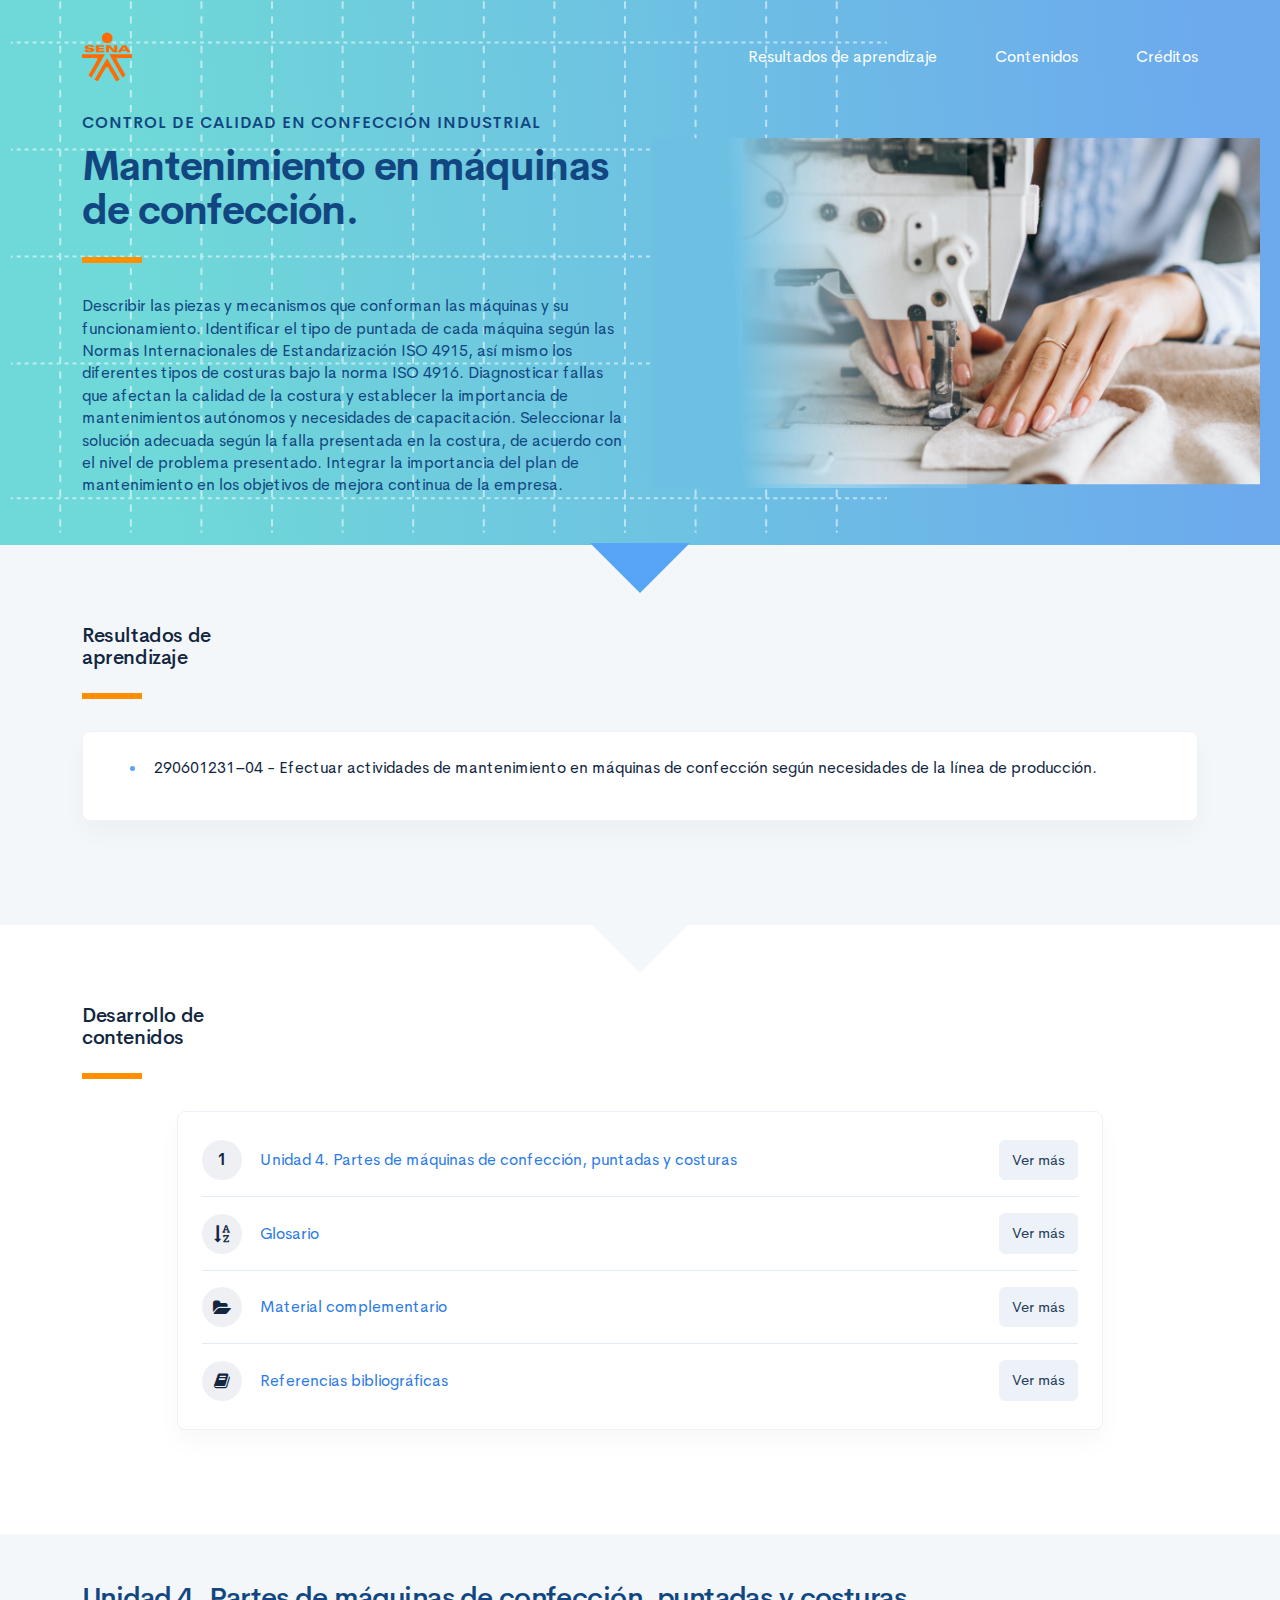
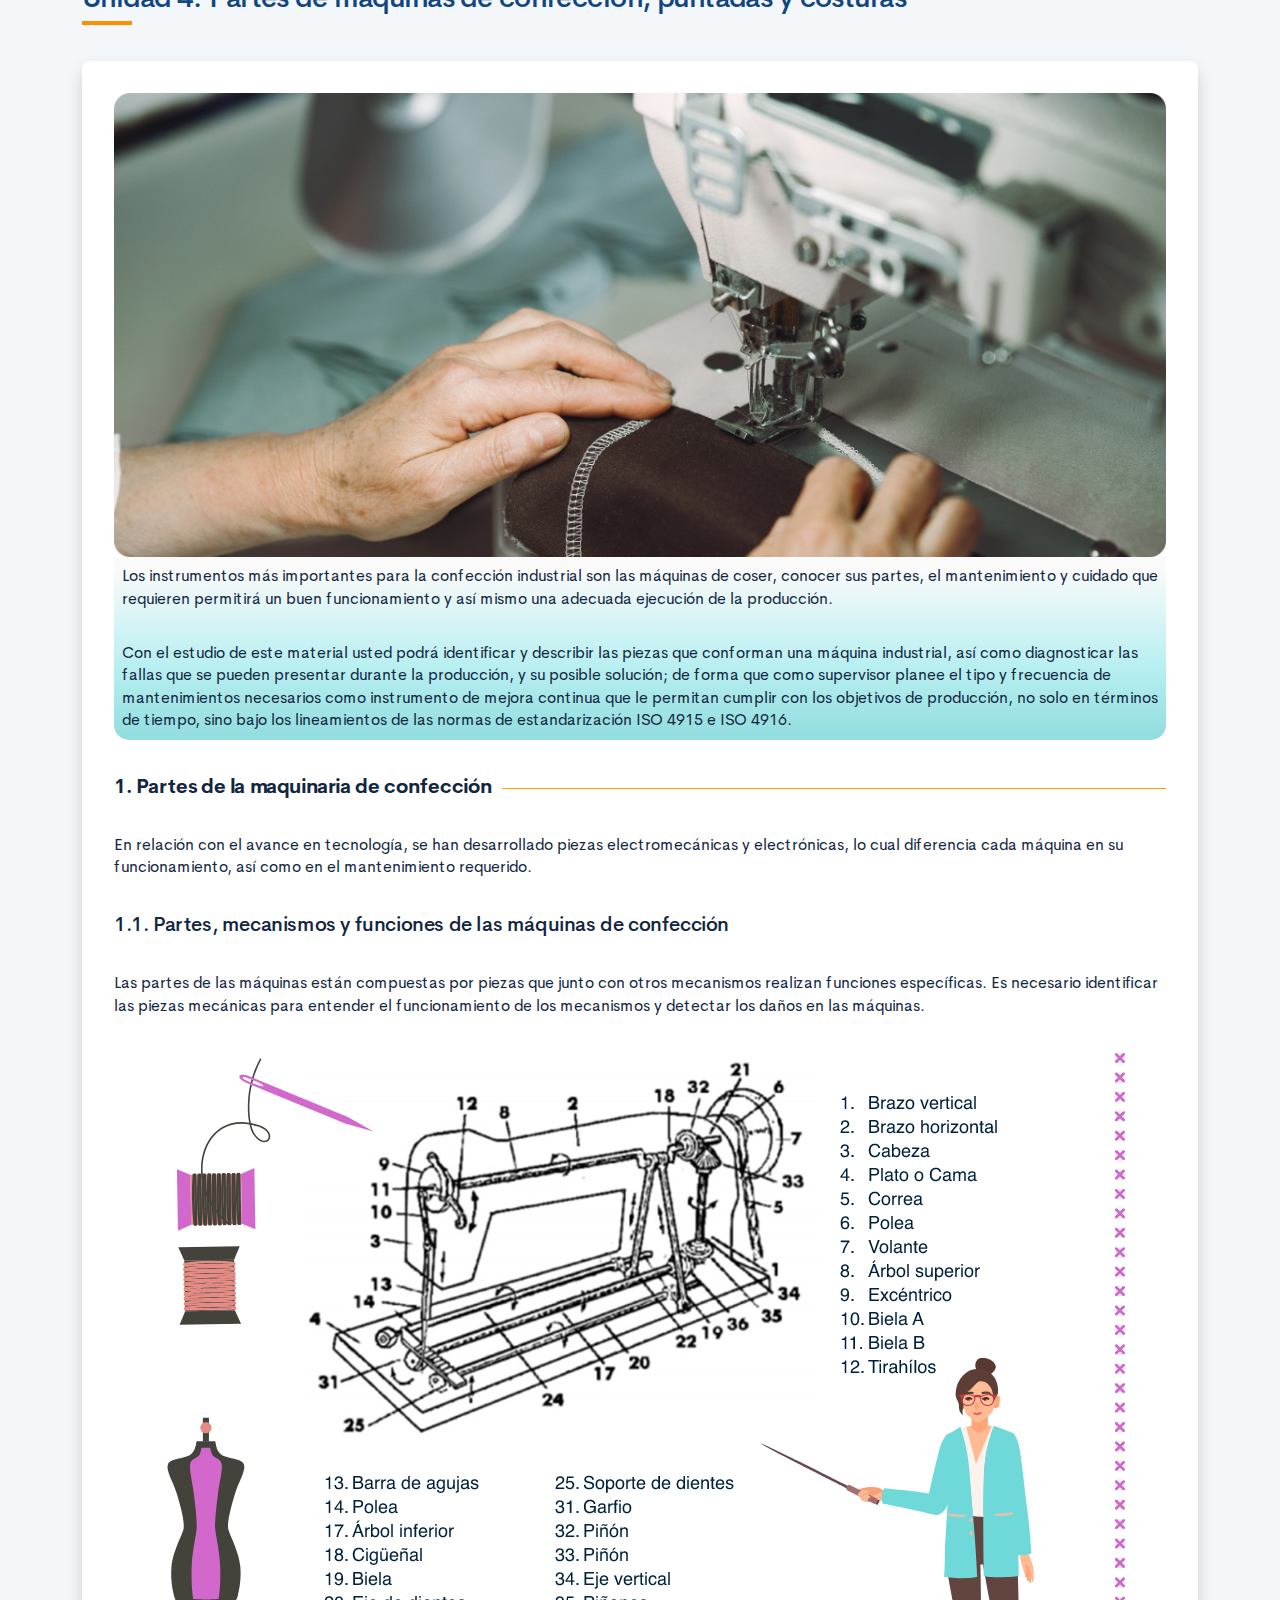
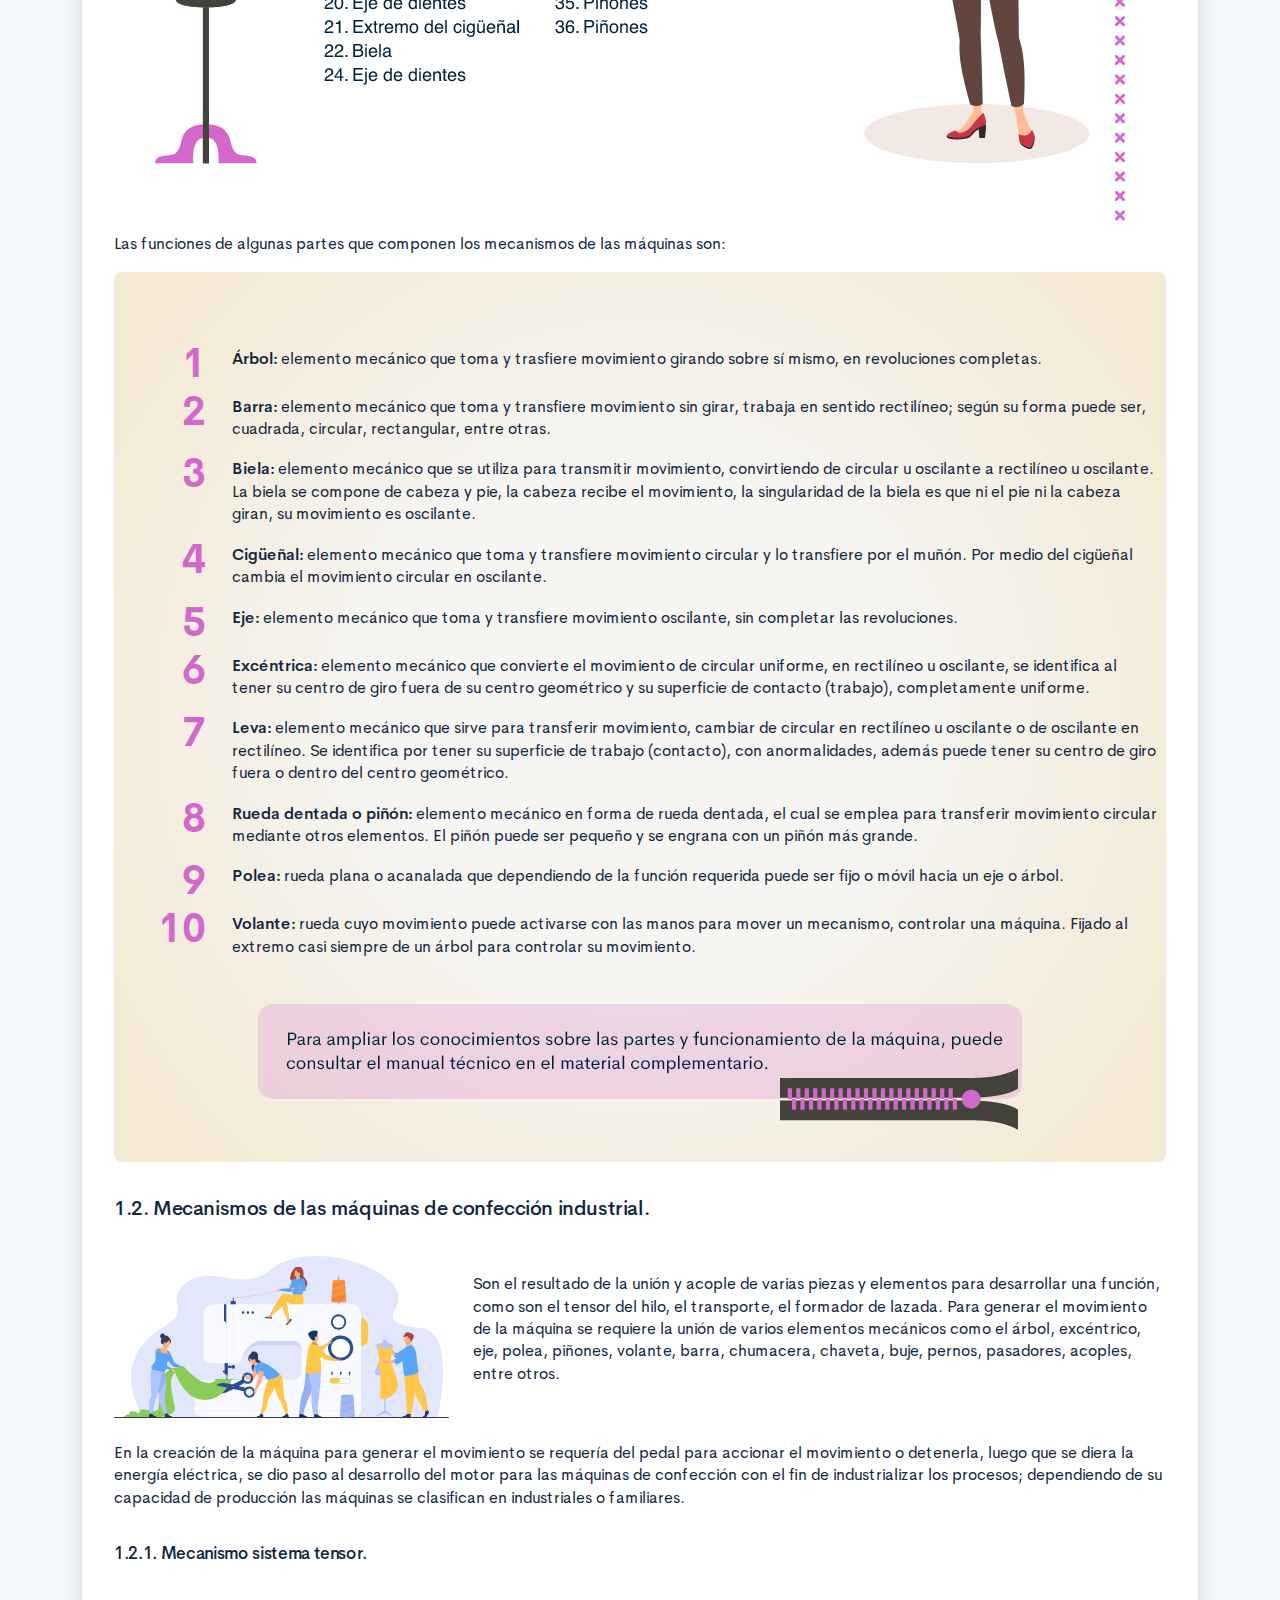
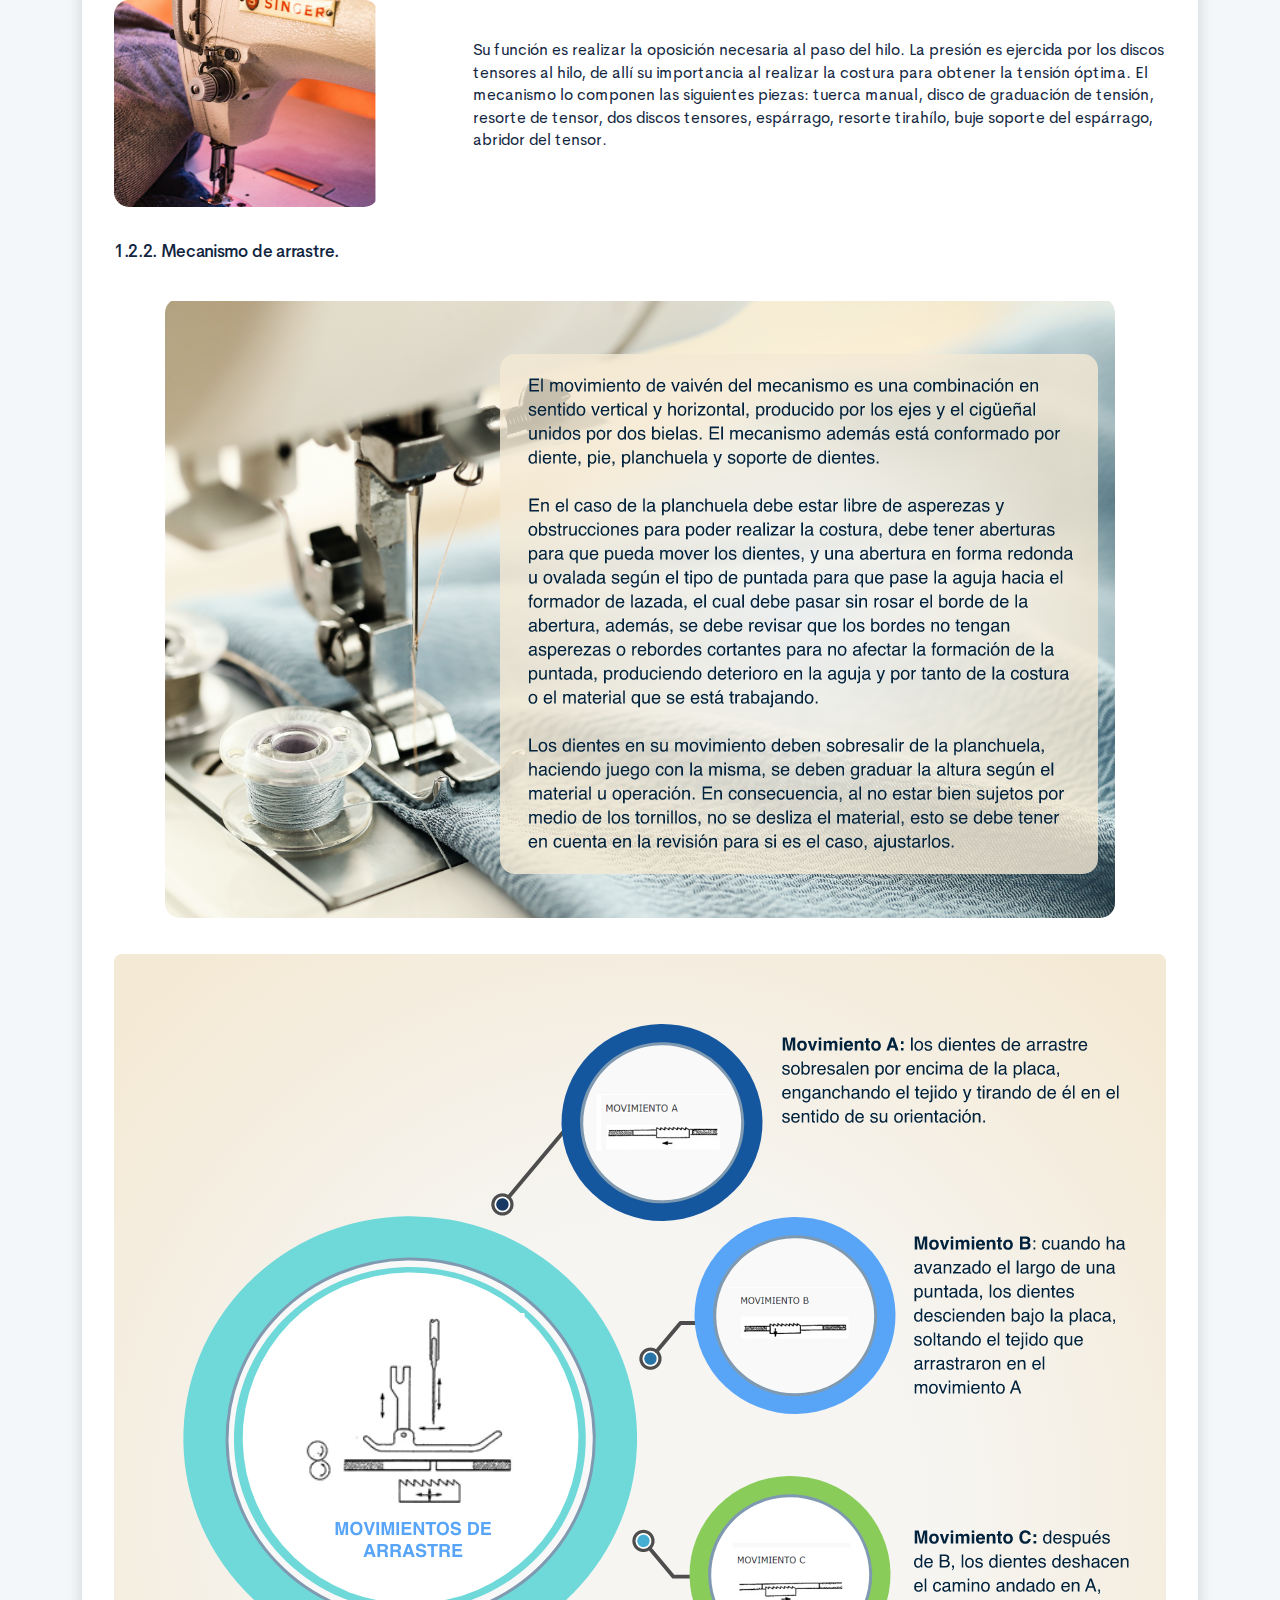
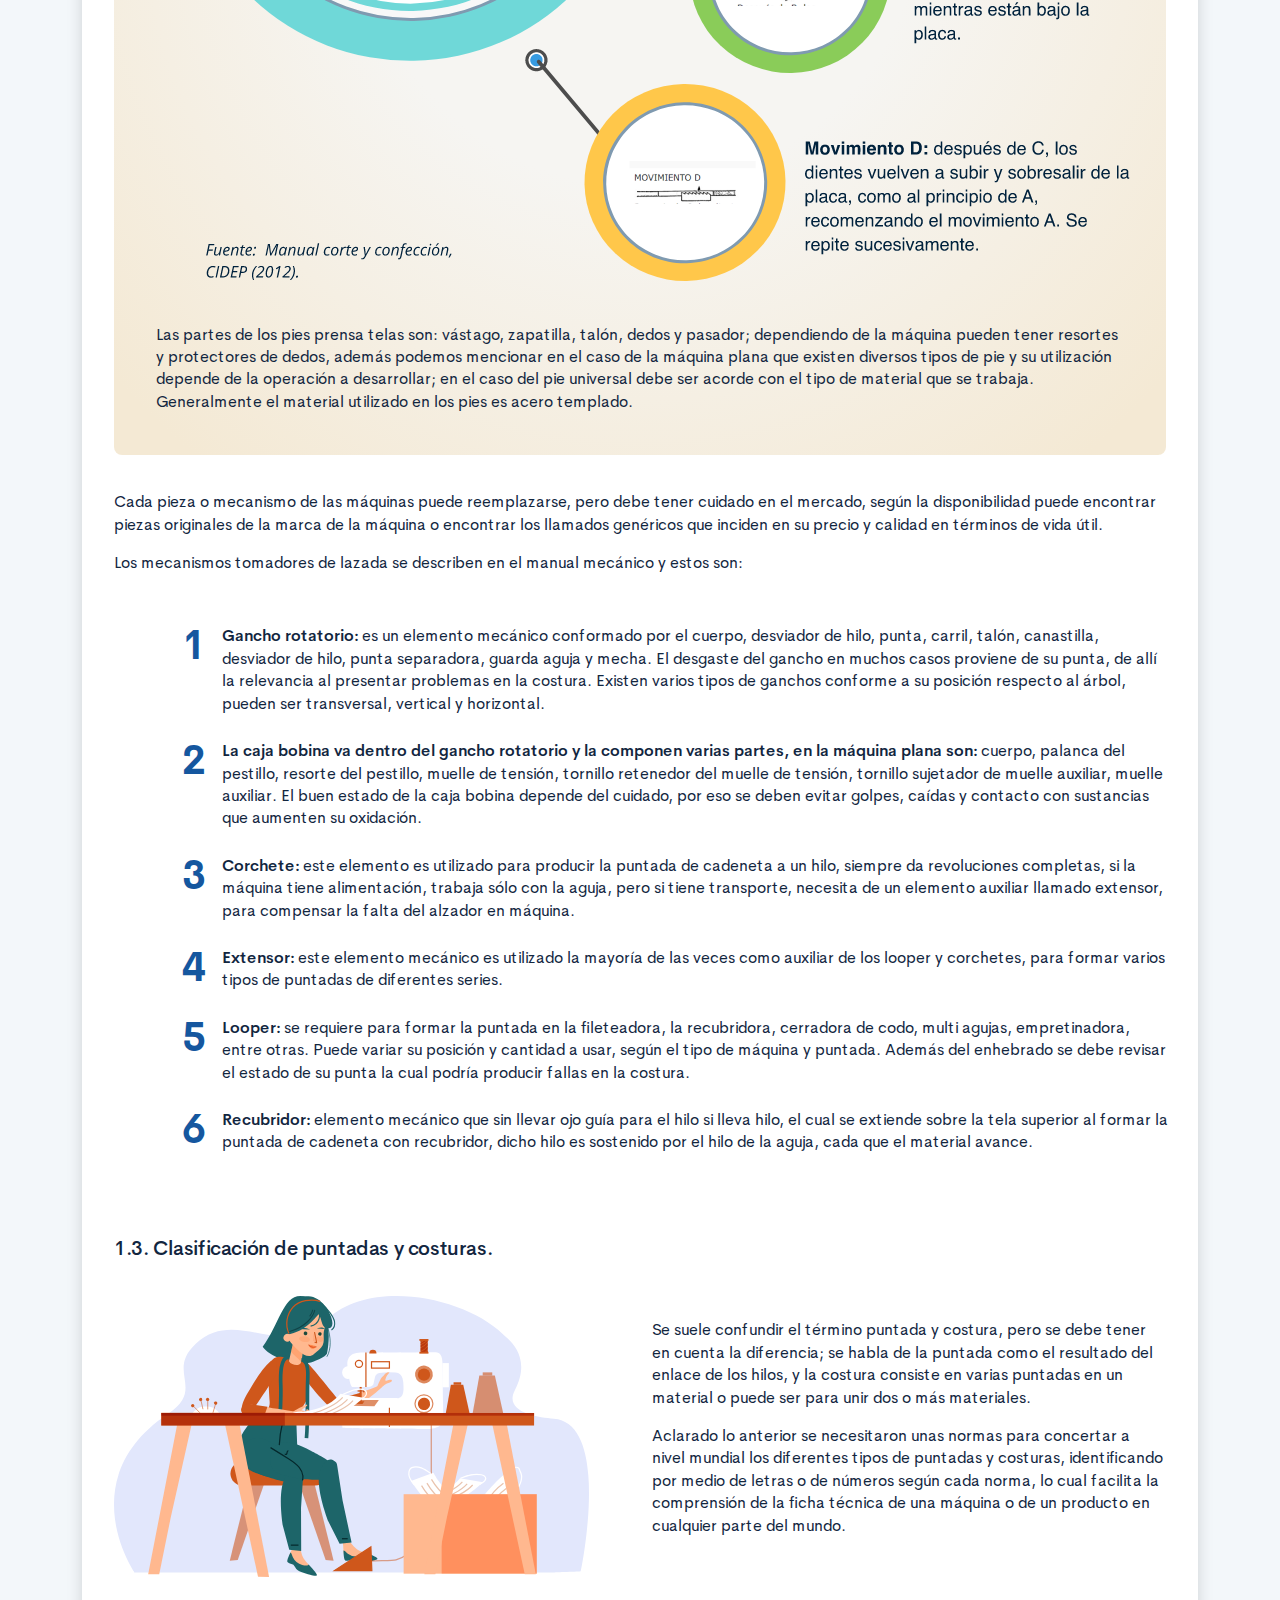
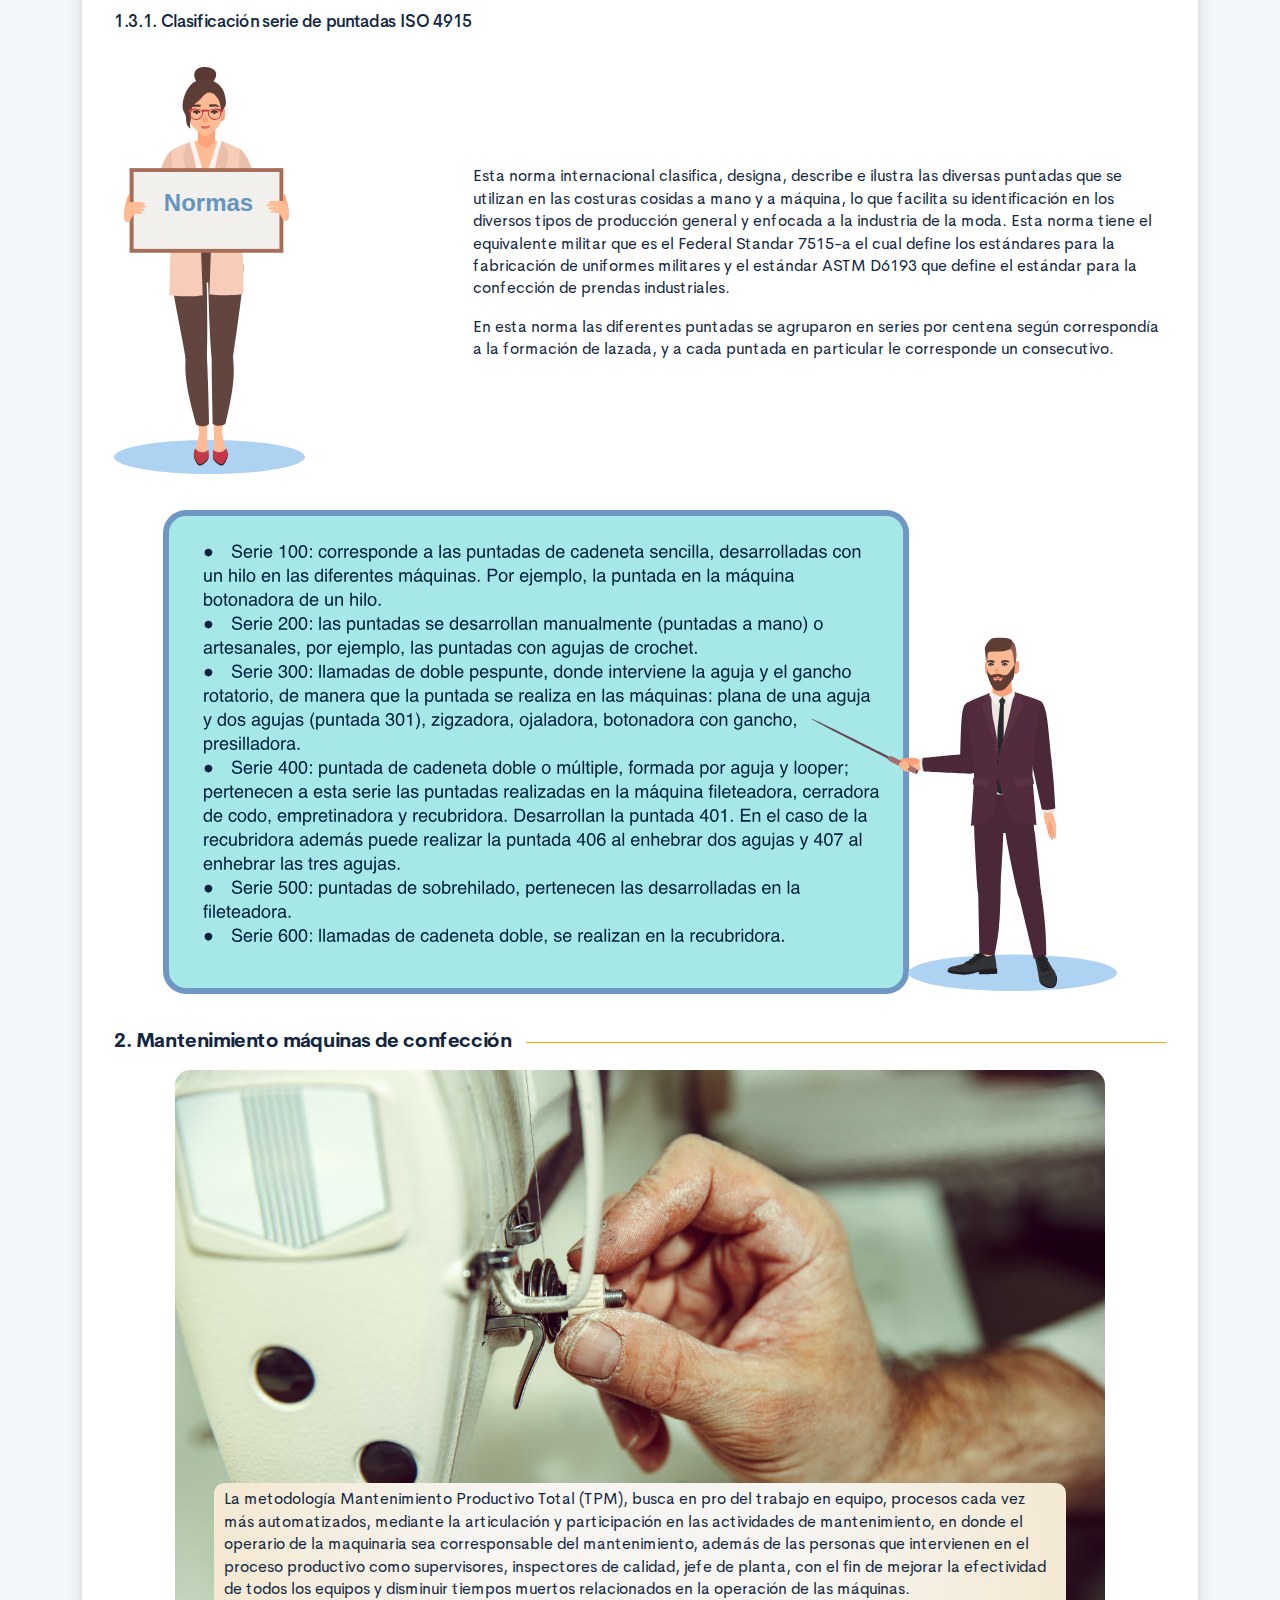
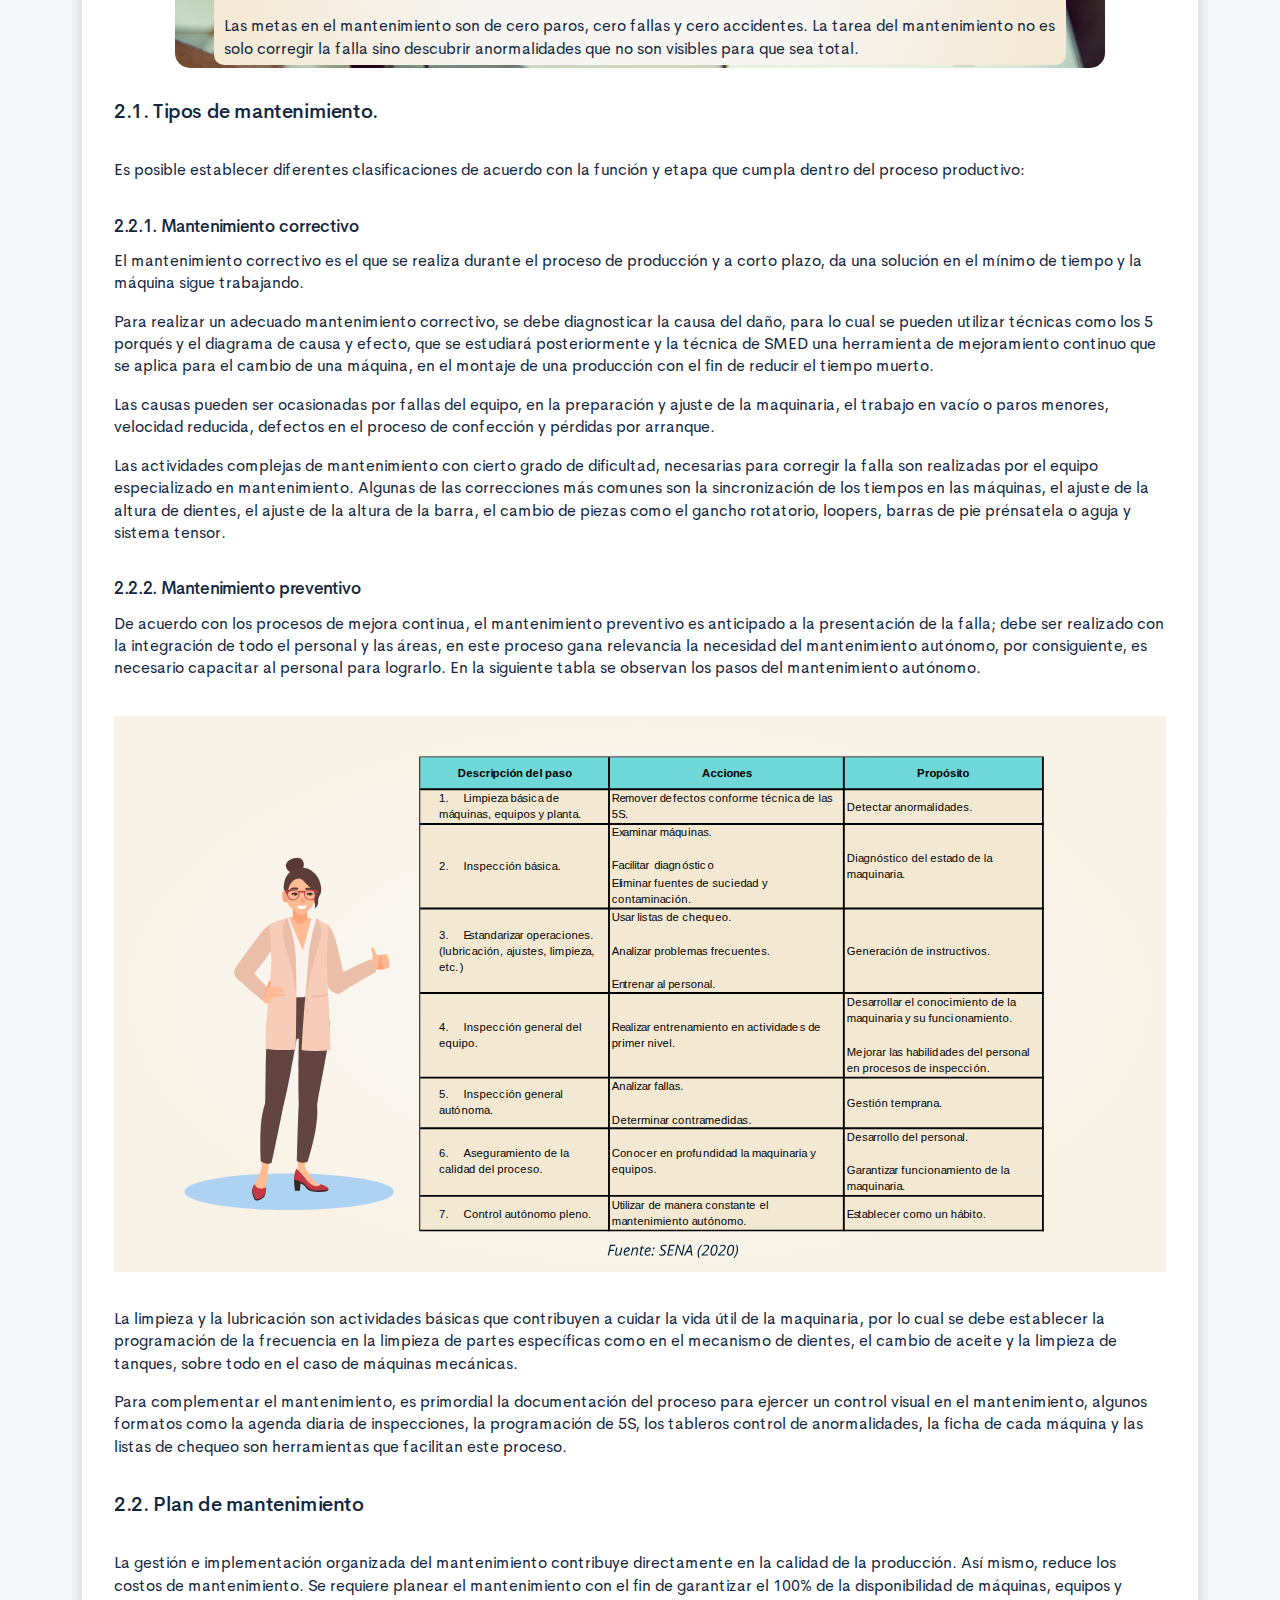
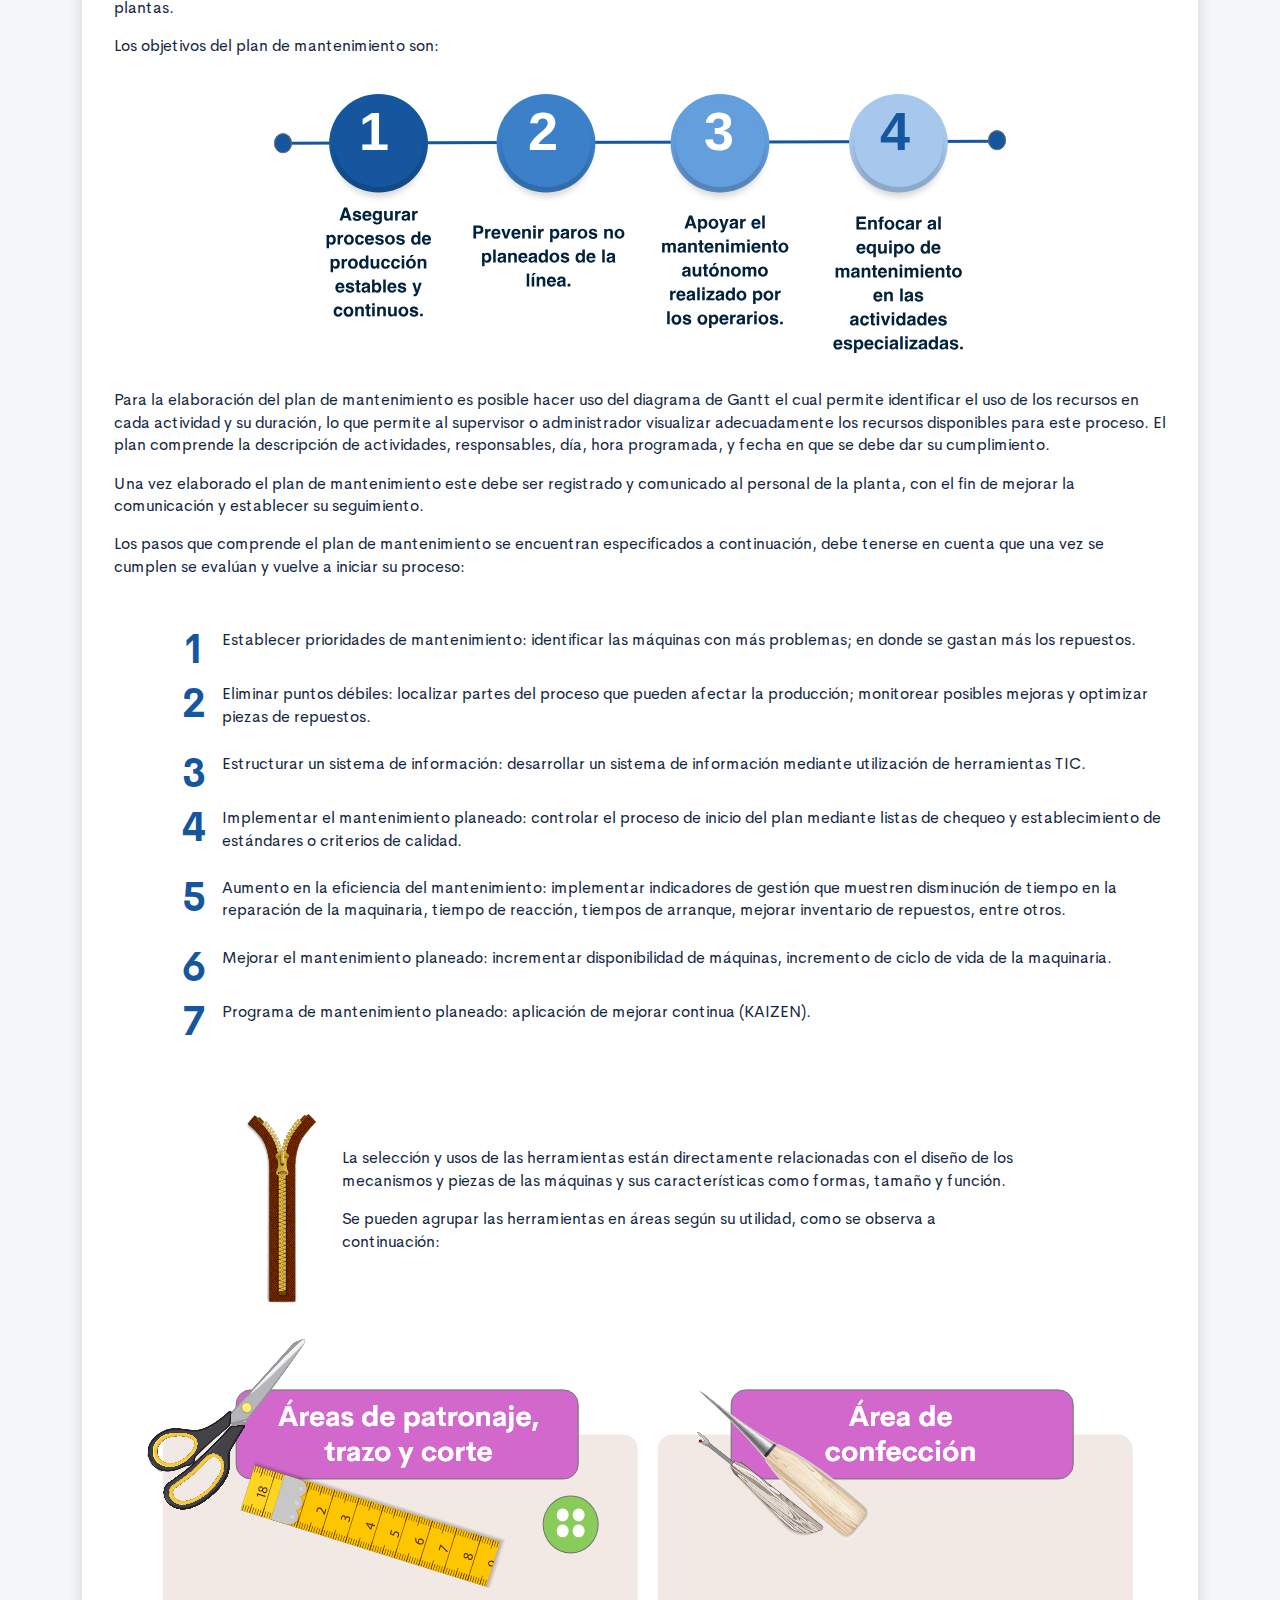
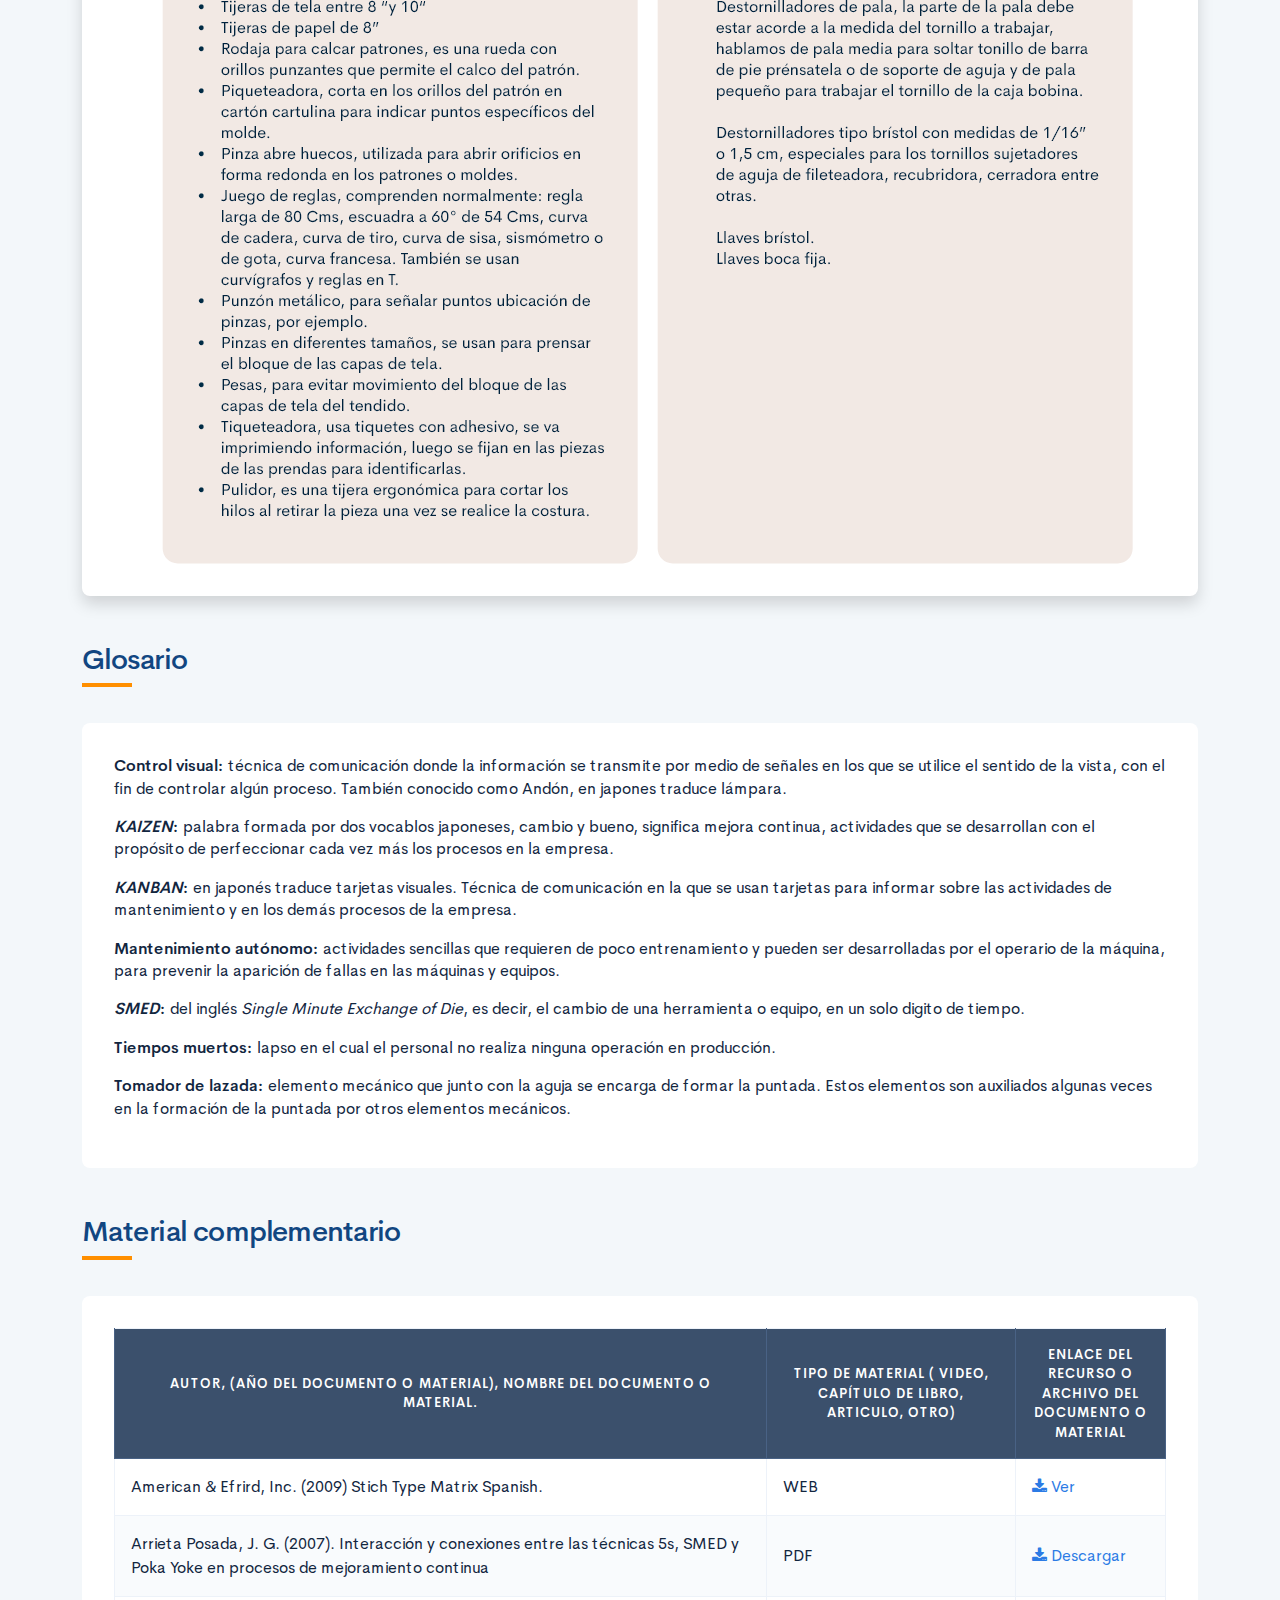
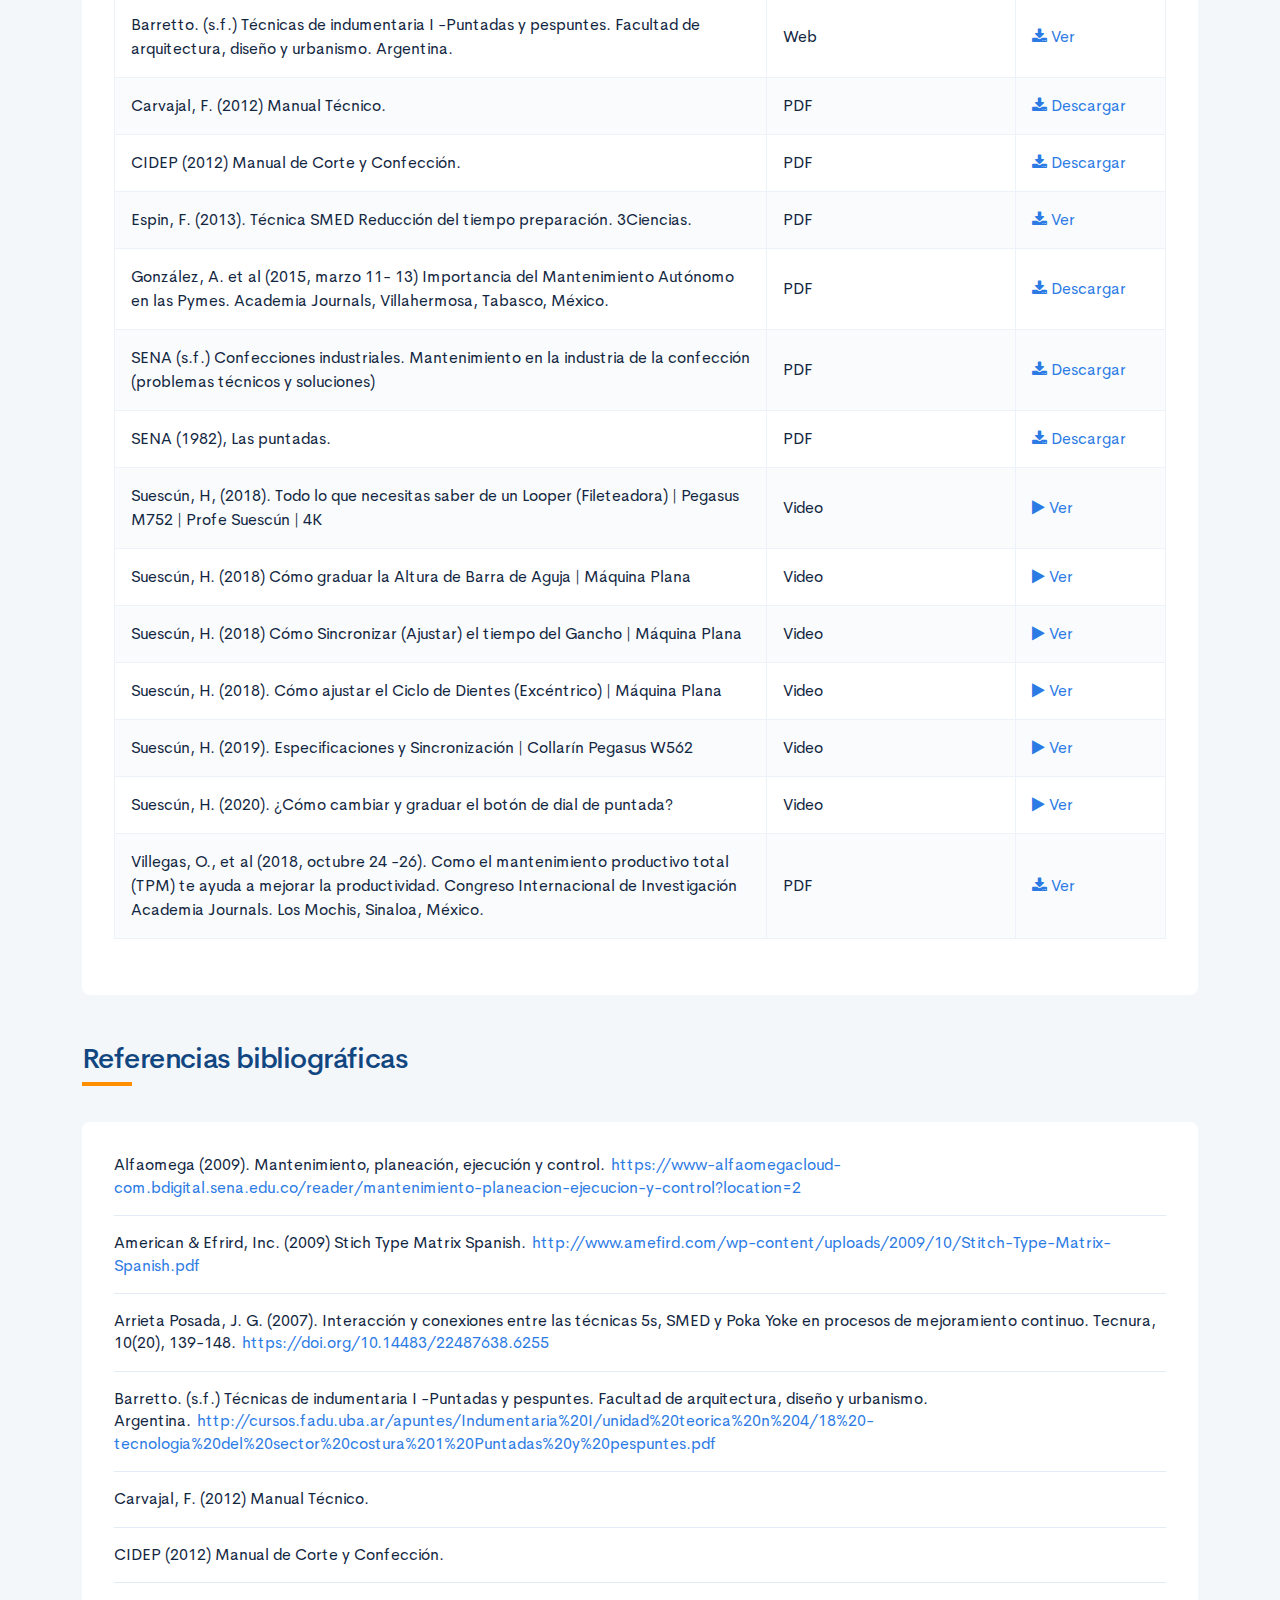
==== commit 04df9990: "correcciones grupo repositorio" ====
--- a/public/material.html
+++ b/public/material.html
@@ -115,7 +115,7 @@
                     <div class="header-ecored">
                         <h1>Unidad 4. Partes de máquinas de confección, puntadas y costuras</h1>
                     </div>
-                    <div class="jumbotron bg-white"> <img class="img-a img-fluid" src="assets/images/pages/ilustraciones/img1.jpg" alt="">
+                    <div class="jumbotron bg-white shadow"><img class="img-a img-fluid" src="assets/images/pages/ilustraciones/img1.jpg" alt="">
                         <div class="caja-azul">
                             <p>Los instrumentos más importantes para la confección industrial son las máquinas de coser, conocer sus partes, el mantenimiento y cuidado que requieren permitirá un buen funcionamiento y así mismo una adecuada ejecución de la producción. </p>
                             <p>Con el estudio de este material usted podrá identificar y describir las piezas que conforman una máquina industrial, así como diagnosticar las fallas que se pueden presentar durante la producción, y su posible solución; de forma que como supervisor planee el tipo y frecuencia de mantenimientos necesarios como instrumento de mejora continua que le permitan cumplir con los objetivos de producción, no solo en términos de tiempo, sino bajo los lineamientos de las normas de estandarización ISO 4915 e ISO 4916.</p>
@@ -133,7 +133,7 @@
                                     <div class="list__item__number"><span>1</span></div>
                                 </div>
                                 <div class="list__txt">
-                                    <p><strong>Árbol:</strong> elemento mecánico que toma y trasfiere movimiento girando sobre sí mismo, en revoluciones completas.</p>
+                                    <p class="mt-1"><strong>Árbol:</strong> elemento mecánico que toma y trasfiere movimiento girando sobre sí mismo, en revoluciones completas.</p>
                                 </div>
                             </div>
                             <div class="list ml-5">
@@ -141,7 +141,7 @@
                                     <div class="list__item__number"><span>2</span></div>
                                 </div>
                                 <div class="list__txt">
-                                    <p><strong>Barra:</strong> elemento mecánico que toma y transfiere movimiento sin girar, trabaja en sentido rectilíneo; según su forma puede ser, cuadrada, circular, rectangular, entre otras.</p>
+                                    <p class="mt-1"><strong>Barra:</strong> elemento mecánico que toma y transfiere movimiento sin girar, trabaja en sentido rectilíneo; según su forma puede ser, cuadrada, circular, rectangular, entre otras.</p>
                                 </div>
                             </div>
                             <div class="list ml-5">
@@ -149,7 +149,7 @@
                                     <div class="list__item__number"><span>3</span></div>
                                 </div>
                                 <div class="list__txt">
-                                    <p><strong>Biela:</strong> elemento mecánico que se utiliza para transmitir movimiento, convirtiendo de circular u oscilante a rectilíneo u oscilante. La biela se compone de cabeza y pie, la cabeza recibe el movimiento, la singularidad de la biela es que ni el pie ni la cabeza giran, su movimiento es oscilante.</p>
+                                    <p class="mt-1"><strong>Biela:</strong> elemento mecánico que se utiliza para transmitir movimiento, convirtiendo de circular u oscilante a rectilíneo u oscilante. La biela se compone de cabeza y pie, la cabeza recibe el movimiento, la singularidad de la biela es que ni el pie ni la cabeza giran, su movimiento es oscilante.</p>
                                 </div>
                             </div>
                             <div class="list ml-5">
@@ -157,7 +157,7 @@
                                     <div class="list__item__number"><span>4</span></div>
                                 </div>
                                 <div class="list__txt">
-                                    <p><strong>Cigüeñal:</strong> elemento mecánico que toma y transfiere movimiento circular y lo transfiere por el muñón. Por medio del cigüeñal cambia el movimiento circular en oscilante.</p>
+                                    <p class="mt-1"><strong>Cigüeñal:</strong> elemento mecánico que toma y transfiere movimiento circular y lo transfiere por el muñón. Por medio del cigüeñal cambia el movimiento circular en oscilante.</p>
                                 </div>
                             </div>
                             <div class="list ml-5">
@@ -165,7 +165,7 @@
                                     <div class="list__item__number"><span>5</span></div>
                                 </div>
                                 <div class="list__txt">
-                                    <p><strong>Eje:</strong> elemento mecánico que toma y transfiere movimiento oscilante, sin completar las revoluciones.</p>
+                                    <p class="mt-1"><strong>Eje:</strong> elemento mecánico que toma y transfiere movimiento oscilante, sin completar las revoluciones.</p>
                                 </div>
                             </div>
                             <div class="list ml-5">
@@ -173,7 +173,7 @@
                                     <div class="list__item__number"><span>6</span></div>
                                 </div>
                                 <div class="list__txt">
-                                    <p><strong>Excéntrica:</strong> elemento mecánico que convierte el movimiento de circular uniforme, en rectilíneo u oscilante, se identifica al tener su centro de giro fuera de su centro geométrico y su superficie de contacto (trabajo), completamente uniforme.</p>
+                                    <p class="mt-1"><strong>Excéntrica:</strong> elemento mecánico que convierte el movimiento de circular uniforme, en rectilíneo u oscilante, se identifica al tener su centro de giro fuera de su centro geométrico y su superficie de contacto (trabajo), completamente uniforme.</p>
                                 </div>
                             </div>
                             <div class="list ml-5">
@@ -181,7 +181,7 @@
                                     <div class="list__item__number"><span>7</span></div>
                                 </div>
                                 <div class="list__txt">
-                                    <p><strong>Leva:</strong> elemento mecánico que sirve para transferir movimiento, cambiar de circular en rectilíneo u oscilante o de oscilante en rectilíneo. Se identifica por tener su superficie de trabajo (contacto), con anormalidades, además puede tener su centro de giro fuera o dentro del centro geométrico.</p>
+                                    <p class="mt-1"><strong>Leva:</strong> elemento mecánico que sirve para transferir movimiento, cambiar de circular en rectilíneo u oscilante o de oscilante en rectilíneo. Se identifica por tener su superficie de trabajo (contacto), con anormalidades, además puede tener su centro de giro fuera o dentro del centro geométrico.</p>
                                 </div>
                             </div>
                             <div class="list ml-5">
@@ -189,7 +189,7 @@
                                     <div class="list__item__number"><span>8</span></div>
                                 </div>
                                 <div class="list__txt">
-                                    <p><strong>Rueda dentada o piñón:</strong> elemento mecánico en forma de rueda dentada, el cual se emplea para transferir movimiento circular mediante otros elementos. El piñón puede ser pequeño y se engrana con un piñón más grande.</p>
+                                    <p class="mt-1"><strong>Rueda dentada o piñón:</strong> elemento mecánico en forma de rueda dentada, el cual se emplea para transferir movimiento circular mediante otros elementos. El piñón puede ser pequeño y se engrana con un piñón más grande.</p>
                                 </div>
                             </div>
                             <div class="list ml-5">
@@ -197,15 +197,15 @@
                                     <div class="list__item__number"><span>9</span></div>
                                 </div>
                                 <div class="list__txt">
-                                    <p><strong>Polea:</strong> rueda plana o acanalada que dependiendo de la función requerida puede ser fijo o móvil hacia un eje o árbol.</p>
-                                </div>
-                            </div>
-                            <div class="list ml-5">
+                                    <p class="mt-1"><strong>Polea:</strong> rueda plana o acanalada que dependiendo de la función requerida puede ser fijo o móvil hacia un eje o árbol.</p>
+                                </div>
+                            </div>
+                            <div class="list ml-3">
                                 <div class="list__item">
                                     <div class="list__item__number"><span>10</span></div>
                                 </div>
                                 <div class="list__txt">
-                                    <p><strong>Volante:</strong> rueda cuyo movimiento puede activarse con las manos para mover un mecanismo, controlar una máquina. Fijado al extremo casi siempre de un árbol para controlar su movimiento.</p>
+                                    <p class="mt-1"><strong>Volante:</strong> rueda cuyo movimiento puede activarse con las manos para mover un mecanismo, controlar una máquina. Fijado al extremo casi siempre de un árbol para controlar su movimiento.</p>
                                 </div>
                             </div><img class="img-a mt-5 img-fluid" src="assets/images/pages/ilustraciones/img3.png" alt="">
                         </div>
@@ -216,7 +216,7 @@
                                 <p>Son el resultado de la unión y acople de varias piezas y elementos para desarrollar una función, como son el tensor del hilo, el transporte, el formador de lazada. Para generar el movimiento de la máquina se requiere la unión de varios elementos mecánicos como el árbol, excéntrico, eje, polea, piñones, volante, barra, chumacera, chaveta, buje, pernos, pasadores, acoples, entre otros.</p>
                             </div>
                         </div>
-                        <p class="mt-3">En la creación de la máquina para generar el movimiento se requería del pedal para accionar el movimiento o detenerla, luego que se diera la energía eléctrica, se dio paso al desarrollo del motor para las máquinas de confección con el fin de industrializar los procesos; dependiendo de su capacidad de producción las máquinas se clasifican en industriales o familiares.</p>
+                        <p class="mt-4">En la creación de la máquina para generar el movimiento se requería del pedal para accionar el movimiento o detenerla, luego que se diera la energía eléctrica, se dio paso al desarrollo del motor para las máquinas de confección con el fin de industrializar los procesos; dependiendo de su capacidad de producción las máquinas se clasifican en industriales o familiares.</p>
                         <h3 class="mt-5">1.2.1. Mecanismo sistema tensor. </h3>
                         <div class="row justify-content-center align-items-center mt-5">
                             <div class="col-4"><img class="img-fluid" src="assets/images/pages/ilustraciones/img5.jpg" alt=""></div>
@@ -231,52 +231,52 @@
                         <p class="mt-5">Cada pieza o mecanismo de las máquinas puede reemplazarse, pero debe tener cuidado en el mercado, según la disponibilidad puede encontrar piezas originales de la marca de la máquina o encontrar los llamados genéricos que inciden en su precio y calidad en términos de vida útil.</p>
                         <p>Los mecanismos tomadores de lazada se describen en el manual mecánico y estos son: </p>
                         <div class="jumbotron bg-white">
-                            <div class="list mt-5 ml-5">
+                            <div class="list ml-5">
                                 <div class="list__item">
                                     <div class="list__item__number color-azul"><span>1</span></div>
                                 </div>
                                 <div class="list__txt">
-                                    <p><strong>Gancho rotatorio:</strong> es un elemento mecánico conformado por el cuerpo, desviador de hilo, punta, carril, talón, canastilla, desviador de hilo, punta separadora, guarda aguja y mecha. El desgaste del gancho en muchos casos proviene de su punta, de allí la relevancia al presentar problemas en la costura. Existen varios tipos de ganchos conforme a su posición respecto al árbol, pueden ser transversal, vertical y horizontal.</p>
-                                </div>
-                            </div>
-                            <div class="list mt-5 ml-5">
+                                    <p class="mt-1"><strong>Gancho rotatorio:</strong> es un elemento mecánico conformado por el cuerpo, desviador de hilo, punta, carril, talón, canastilla, desviador de hilo, punta separadora, guarda aguja y mecha. El desgaste del gancho en muchos casos proviene de su punta, de allí la relevancia al presentar problemas en la costura. Existen varios tipos de ganchos conforme a su posición respecto al árbol, pueden ser transversal, vertical y horizontal.</p>
+                                </div>
+                            </div>
+                            <div class="list mt-2 ml-5">
                                 <div class="list__item">
                                     <div class="list__item__number color-azul"><span>2</span></div>
                                 </div>
                                 <div class="list__txt">
-                                    <p><strong>La caja bobina va dentro del gancho rotatorio y la componen varias partes, en la máquina plana son:</strong> cuerpo, palanca del pestillo, resorte del pestillo, muelle de tensión, tornillo retenedor del muelle de tensión, tornillo sujetador de muelle auxiliar, muelle auxiliar. El buen estado de la caja bobina depende del cuidado, por eso se deben evitar golpes, caídas y contacto con sustancias que aumenten su oxidación.</p>
-                                </div>
-                            </div>
-                            <div class="list mt-5 ml-5">
+                                    <p class="mt-1"><strong>La caja bobina va dentro del gancho rotatorio y la componen varias partes, en la máquina plana son:</strong> cuerpo, palanca del pestillo, resorte del pestillo, muelle de tensión, tornillo retenedor del muelle de tensión, tornillo sujetador de muelle auxiliar, muelle auxiliar. El buen estado de la caja bobina depende del cuidado, por eso se deben evitar golpes, caídas y contacto con sustancias que aumenten su oxidación.</p>
+                                </div>
+                            </div>
+                            <div class="list mt-2 ml-5">
                                 <div class="list__item">
                                     <div class="list__item__number color-azul"><span>3</span></div>
                                 </div>
                                 <div class="list__txt">
-                                    <p><strong>Corchete:</strong> este elemento es utilizado para producir la puntada de cadeneta a un hilo, siempre da revoluciones completas, si la máquina tiene alimentación, trabaja sólo con la aguja, pero si tiene transporte, necesita de un elemento auxiliar llamado extensor, para compensar la falta del alzador en máquina.</p>
-                                </div>
-                            </div>
-                            <div class="list mt-5 ml-5">
+                                    <p class="mt-1"><strong>Corchete:</strong> este elemento es utilizado para producir la puntada de cadeneta a un hilo, siempre da revoluciones completas, si la máquina tiene alimentación, trabaja sólo con la aguja, pero si tiene transporte, necesita de un elemento auxiliar llamado extensor, para compensar la falta del alzador en máquina.</p>
+                                </div>
+                            </div>
+                            <div class="list mt-2 ml-5">
                                 <div class="list__item">
                                     <div class="list__item__number color-azul"><span>4</span></div>
                                 </div>
                                 <div class="list__txt">
-                                    <p><strong>Extensor:</strong> este elemento mecánico es utilizado la mayoría de las veces como auxiliar de los looper y corchetes, para formar varios tipos de puntadas de diferentes series.</p>
-                                </div>
-                            </div>
-                            <div class="list mt-5 ml-5">
+                                    <p class="mt-1"><strong>Extensor:</strong> este elemento mecánico es utilizado la mayoría de las veces como auxiliar de los looper y corchetes, para formar varios tipos de puntadas de diferentes series.</p>
+                                </div>
+                            </div>
+                            <div class="list mt-2 ml-5">
                                 <div class="list__item">
                                     <div class="list__item__number color-azul"><span>5</span></div>
                                 </div>
                                 <div class="list__txt">
-                                    <p><strong>Looper:</strong> se requiere para formar la puntada en la fileteadora, la recubridora, cerradora de codo, multi agujas, empretinadora, entre otras. Puede variar su posición y cantidad a usar, según el tipo de máquina y puntada. Además del enhebrado se debe revisar el estado de su punta la cual podría producir fallas en la costura.</p>
-                                </div>
-                            </div>
-                            <div class="list mt-5 ml-5">
+                                    <p class="mt-1"><strong>Looper:</strong> se requiere para formar la puntada en la fileteadora, la recubridora, cerradora de codo, multi agujas, empretinadora, entre otras. Puede variar su posición y cantidad a usar, según el tipo de máquina y puntada. Además del enhebrado se debe revisar el estado de su punta la cual podría producir fallas en la costura.</p>
+                                </div>
+                            </div>
+                            <div class="list mt-2 ml-5">
                                 <div class="list__item">
                                     <div class="list__item__number color-azul"><span>6</span></div>
                                 </div>
                                 <div class="list__txt">
-                                    <p><strong>Recubridor:</strong> elemento mecánico que sin llevar ojo guía para el hilo si lleva hilo, el cual se extiende sobre la tela superior al formar la puntada de cadeneta con recubridor, dicho hilo es sostenido por el hilo de la aguja, cada que el material avance. </p>
+                                    <p class="mt-1"><strong>Recubridor:</strong> elemento mecánico que sin llevar ojo guía para el hilo si lleva hilo, el cual se extiende sobre la tela superior al formar la puntada de cadeneta con recubridor, dicho hilo es sostenido por el hilo de la aguja, cada que el material avance. </p>
                                 </div>
                             </div>
                         </div>
@@ -321,83 +321,73 @@
                         <p>Una vez elaborado el plan de mantenimiento este debe ser registrado y comunicado al personal de la planta, con el fin de mejorar la comunicación y establecer su seguimiento. </p>
                         <p>Los pasos que comprende el plan de mantenimiento se encuentran especificados a continuación, debe tenerse en cuenta que una vez se cumplen se evalúan y vuelve a iniciar su proceso: </p>
                         <div class="jumbotron bg-white">
-                            <div class="list mt-5 ml-5">
+                            <div class="list ml-5">
                                 <div class="list__item">
                                     <div class="list__item__number color-azul"><span>1</span></div>
                                 </div>
                                 <div class="list__txt">
-                                    <p>Establecer prioridades de mantenimiento: identificar las máquinas con más problemas; en donde se gastan más los repuestos.</p>
-                                </div>
-                            </div>
-                            <div class="list ml-5">
+                                    <p class="mt-1">Establecer prioridades de mantenimiento: identificar las máquinas con más problemas; en donde se gastan más los repuestos.</p>
+                                </div>
+                            </div>
+                            <div class="list ml-5 mt-2">
                                 <div class="list__item">
                                     <div class="list__item__number color-azul"><span>2</span></div>
                                 </div>
                                 <div class="list__txt">
-                                    <p>Eliminar puntos débiles: localizar partes del proceso que pueden afectar la producción; monitorear posibles mejoras y optimizar piezas de repuestos.</p>
-                                </div>
-                            </div>
-                            <div class="list ml-5">
+                                    <p class="mt-1">Eliminar puntos débiles: localizar partes del proceso que pueden afectar la producción; monitorear posibles mejoras y optimizar piezas de repuestos.</p>
+                                </div>
+                            </div>
+                            <div class="list ml-5 mt-2">
                                 <div class="list__item">
                                     <div class="list__item__number color-azul"><span>3</span></div>
                                 </div>
                                 <div class="list__txt">
-                                    <p>Estructurar un sistema de información: desarrollar un sistema de información mediante utilización de herramientas TIC. </p>
-                                </div>
-                            </div>
-                            <div class="list ml-5">
+                                    <p class="mt-1">Estructurar un sistema de información: desarrollar un sistema de información mediante utilización de herramientas TIC. </p>
+                                </div>
+                            </div>
+                            <div class="list ml-5 mt-2">
                                 <div class="list__item">
                                     <div class="list__item__number color-azul"><span>4</span></div>
                                 </div>
                                 <div class="list__txt">
-                                    <p>Implementar el mantenimiento planeado: controlar el proceso de inicio del plan mediante listas de chequeo y establecimiento de estándares o criterios de calidad. </p>
-                                </div>
-                            </div>
-                            <div class="list ml-5">
+                                    <p class="mt-1">Implementar el mantenimiento planeado: controlar el proceso de inicio del plan mediante listas de chequeo y establecimiento de estándares o criterios de calidad. </p>
+                                </div>
+                            </div>
+                            <div class="list ml-5 mt-2">
                                 <div class="list__item">
                                     <div class="list__item__number color-azul"><span>5</span></div>
                                 </div>
                                 <div class="list__txt">
-                                    <p>Aumento en la eficiencia del mantenimiento: implementar indicadores de gestión que muestren disminución de tiempo en la reparación de la maquinaria, tiempo de reacción, tiempos de arranque, mejorar inventario de repuestos, entre otros. </p>
-                                </div>
-                            </div>
-                            <div class="list ml-5">
+                                    <p class="mt-1">Aumento en la eficiencia del mantenimiento: implementar indicadores de gestión que muestren disminución de tiempo en la reparación de la maquinaria, tiempo de reacción, tiempos de arranque, mejorar inventario de repuestos, entre otros. </p>
+                                </div>
+                            </div>
+                            <div class="list ml-5 mt-2">
                                 <div class="list__item">
                                     <div class="list__item__number color-azul"><span>6</span></div>
                                 </div>
                                 <div class="list__txt">
-                                    <p>Mejorar el mantenimiento planeado: incrementar disponibilidad de máquinas, incremento de ciclo de vida de la maquinaria.</p>
-                                </div>
-                            </div>
-                            <div class="list ml-5">
+                                    <p class="mt-1">Mejorar el mantenimiento planeado: incrementar disponibilidad de máquinas, incremento de ciclo de vida de la maquinaria.</p>
+                                </div>
+                            </div>
+                            <div class="list ml-5 mt-2">
                                 <div class="list__item">
                                     <div class="list__item__number color-azul"><span>7</span></div>
                                 </div>
                                 <div class="list__txt">
-                                    <p>Programa de mantenimiento planeado: aplicación de mejorar continua (KAIZEN).</p>
+                                    <p class="mt-1">Programa de mantenimiento planeado: aplicación de mejorar continua (KAIZEN).</p>
                                 </div>
                             </div>
                         </div>
                         <div class="row justify-content-center align-items-center mt-5">
-                            <div class="col-4"><img class="img-fluid" src="assets/images/pages/ilustraciones/img14.png" alt=""></div>
+                            <div class="col-auto text-center"><img class="img-fluid" src="assets/images/pages/ilustraciones/img14.png" alt=""></div>
                             <div class="col-8">
                                 <p>La selección y usos de las herramientas están directamente relacionadas con el diseño de los mecanismos y piezas de las máquinas y sus características como formas, tamaño y función.</p>
-                                <p>Se pueden agrupar las herramientas en áreas según su utilidad, como se observa a continuación: </p>
-                            </div>
-                        </div>
-                        <div class="row justify-content-center align-items-center mt-5">
-                            <div class="col-5 sup-1 mx-2"><img class="img-a img-fluid" src="assets/images/pages/ilustraciones/img15.svg"></div>
-                            <div class="col-5 sup-2 mx-2"><img class="img-a img-fluid" src="assets/images/pages/ilustraciones/img16.svg"></div>
-                        </div>
-                        <div class="row justify-content-center align-items-stretch">
-                            <div class="col-5 mx-2 pt-6 px-4 pb-4 text-card-1">
-                                <p class="mt-0">- Tijeras de tela entre 8 “y 10“</p><span>- Tijeras de papel de 8”</span><span><br> - Rodaja para calcar patrones, es una rueda con orillos punzantes que permite el calco del patrón.</span><span><br> - Piqueteadora, corta en los orillos del patrón en cartón cartulina para indicar puntos específicos del molde.</span><span><br> - Pinza abre huecos, utilizada para abrir orificios en forma redonda en los patrones o moldes.</span><span><br> - Juego de reglas, comprenden normalmente: regla larga de 80 Cms, escuadra a 60° de 54 Cms, curva de cadera, curva de tiro, curva de sisa, sismómetro o de gota, curva francesa. También se usan curvígrafos y reglas en T.</span><span><br> - Punzón metálico, para señalar puntos ubicación de pinzas, por ejemplo.</span><span><br> - Pinzas en diferentes tamaños, se usan para prensar el bloque de las capas de tela.</span><span><br> - Pesas, para evitar movimiento del bloque de las capas de tela del tendido.</span><span><br> - Tiqueteadora, usa tiquetes con adhesivo, se va imprimiendo información, luego se fijan en las piezas de las prendas para identificarlas. </span><span><br> - Pulidor, es una tijera ergonómica para cortar los hilos al retirar la pieza una vez se realice la costura</span>
-                            </div>
-                            <div class="col-5 mx-2 pt-6 px-4 pb-4 text-card-1">
-                                <p class="mt-0">- Tijeras de tela entre 8 “y 10“</p><span>- Tijeras de papel de 8”</span><span><br> - Rodaja para calcar patrones, es una rueda con orillos punzantes que permite el calco del patrón.</span><span><br> - Piqueteadora, corta en los orillos del patrón en cartón cartulina para indicar puntos específicos del molde.</span><span><br> - Pinza abre huecos, utilizada para abrir orificios en forma redonda en los patrones o moldes.</span><span><br> - Juego de reglas, comprenden normalmente: regla larga de 80 Cms, escuadra a 60° de 54 Cms, curva de cadera, curva de tiro, curva de sisa, sismómetro o de gota, curva francesa. También se usan curvígrafos y reglas en T.</span><span><br> - Punzón metálico, para señalar puntos ubicación de pinzas, por ejemplo.</span><span><br> - Pinzas en diferentes tamaños, se usan para prensar el bloque de las capas de tela.</span><span><br> - Pesas, para evitar movimiento del bloque de las capas de tela del tendido.</span><span><br> - Tiqueteadora, usa tiquetes con adhesivo, se va imprimiendo información, luego se fijan en las piezas de las prendas para identificarlas. </span><span><br> - Pulidor, es una tijera ergonómica para cortar los hilos al retirar la pieza una vez se realice la costura</span>
-                            </div>
-                        </div>
-                        <section class="mt-5"> </section>
+                                <p>Se pueden agrupar las herramientas en áreas según su utilidad, como se observa a continuación:</p>
+                            </div>
+                        </div>
+                        <div class="row mt-5">
+                            <div class="col-12 text-center"><img class="img-fluid" src="assets/images/pages/ilustraciones/img15.png" alt=""></div>
+                        </div>
                     </div>
                 </div>
             </div>
--- a/public/assets/css/main.css
+++ b/public/assets/css/main.css
@@ -3,6 +3,6 @@
  * Copyright 2011-2019 The Bootstrap Authors
  * Copyright 2011-2019 Twitter, Inc.
  * Licensed under MIT (https://github.com/twbs/bootstrap/blob/master/LICENSE)
- */:root{--blue: #2C7BE5;--indigo: #727cf5;--purple: #6b5eae;--pink: #ff679b;--red: #E63757;--orange: #fd7e14;--yellow: #F6C343;--green: #00D97E;--teal: #02a8b5;--cyan: #39afd1;--white: #fff;--gray: #95AAC9;--gray-dark: #3B506C;--primary: #12263F;--secondary: #6E84A3;--success: #00A99A;--info: #39afd1;--warning: #ff8f00;--danger: #E63757;--light: #EDF2F9;--dark: #000;--white: #fff;--breakpoint-xs: 0;--breakpoint-sm: 576px;--breakpoint-md: 768px;--breakpoint-lg: 992px;--breakpoint-xl: 1200px;--font-family-sans-serif: "Cerebri Sans", sans-serif;--font-family-monospace: "Courier New", monospace}*,*::before,*::after{box-sizing:border-box}html{font-family:sans-serif;line-height:1.15;-webkit-text-size-adjust:100%;-webkit-tap-highlight-color:rgba(0,0,0,0)}article,aside,figcaption,figure,footer,header,hgroup,main,nav,section{display:block}body{margin:0;font-family:"Cerebri Sans",sans-serif;font-size:.9375rem;font-weight:400;line-height:1.5;color:#12263F;text-align:left;background-color:#F3F7FA}[tabindex="-1"]:focus:not(:focus-visible){outline:0 !important}hr{box-sizing:content-box;height:0;overflow:visible}h1,h2,h3,h4,h5,h6{margin-top:0;margin-bottom:1.125rem}p{margin-top:0;margin-bottom:1rem}abbr[title],abbr[data-original-title]{text-decoration:underline;text-decoration:underline dotted;cursor:help;border-bottom:0;text-decoration-skip-ink:none}address{margin-bottom:1rem;font-style:normal;line-height:inherit}ol,ul,dl{margin-top:0;margin-bottom:1rem}ol ol,ul ul,ol ul,ul ol{margin-bottom:0}dt{font-weight:600}dd{margin-bottom:.5rem;margin-left:0}blockquote{margin:0 0 1rem}b,strong{font-weight:bolder}small{font-size:80%}sub,sup{position:relative;font-size:75%;line-height:0;vertical-align:baseline}sub{bottom:-.25em}sup{top:-.5em}a{color:#2C7BE5;text-decoration:none;background-color:transparent}a:hover{color:#104082;text-decoration:none}a:not([href]){color:inherit;text-decoration:none}a:not([href]):hover{color:inherit;text-decoration:none}pre,code,kbd,samp{font-family:"Courier New",monospace;font-size:1em}pre{margin-top:0;margin-bottom:1rem;overflow:auto}figure{margin:0 0 1rem}img{vertical-align:middle;border-style:none}svg{overflow:hidden;vertical-align:middle}table{border-collapse:collapse}caption{padding-top:1rem;padding-bottom:1rem;color:#95AAC9;text-align:left;caption-side:bottom}th{text-align:inherit}label{display:inline-block;margin-bottom:.5rem}button{border-radius:0}button:focus{outline:1px dotted;outline:5px auto -webkit-focus-ring-color}input,button,select,optgroup,textarea{margin:0;font-family:inherit;font-size:inherit;line-height:inherit}button,input{overflow:visible}button,select{text-transform:none}select{word-wrap:normal}button,[type="button"],[type="reset"],[type="submit"]{-webkit-appearance:button}button:not(:disabled),[type="button"]:not(:disabled),[type="reset"]:not(:disabled),[type="submit"]:not(:disabled){cursor:pointer}button::-moz-focus-inner,[type="button"]::-moz-focus-inner,[type="reset"]::-moz-focus-inner,[type="submit"]::-moz-focus-inner{padding:0;border-style:none}input[type="radio"],input[type="checkbox"]{box-sizing:border-box;padding:0}input[type="date"],input[type="time"],input[type="datetime-local"],input[type="month"]{-webkit-appearance:listbox}textarea{overflow:auto;resize:vertical}fieldset{min-width:0;padding:0;margin:0;border:0}legend{display:block;width:100%;max-width:100%;padding:0;margin-bottom:.5rem;font-size:1.5rem;line-height:inherit;color:inherit;white-space:normal}progress{vertical-align:baseline}[type="number"]::-webkit-inner-spin-button,[type="number"]::-webkit-outer-spin-button{height:auto}[type="search"]{outline-offset:-2px;-webkit-appearance:none}[type="search"]::-webkit-search-decoration{-webkit-appearance:none}::-webkit-file-upload-button{font:inherit;-webkit-appearance:button}output{display:inline-block}summary{display:list-item;cursor:pointer}template{display:none}[hidden]{display:none !important}h1,h2,h3,h4,h5,h6,.h1,.h2,.h3,.h4,.h5,.h6{margin-bottom:1.125rem;font-weight:500;line-height:1.1}h1,.h1{font-size:1.625rem}h2,.h2{font-size:1.25rem}h3,.h3{font-size:1.0625rem}h4,.h4{font-size:.9375rem}h5,.h5{font-size:.8125rem}h6,.h6{font-size:.625rem}.lead{font-size:1.17188rem;font-weight:300}.display-1{font-size:4rem;font-weight:600;line-height:1.1}.display-2{font-size:3.25rem;font-weight:600;line-height:1.1}.display-3{font-size:2.625rem;font-weight:600;line-height:1.1}.display-4{font-size:2rem;font-weight:600;line-height:1.1}hr{margin-top:1rem;margin-bottom:1rem;border:0;border-top:1px solid #E3EBF6}small,.small{font-size:.8125rem;font-weight:400}mark,.mark{padding:.2em;background-color:#fcf8e3}.list-unstyled{padding-left:0;list-style:none}.list-inline{padding-left:0;list-style:none}.list-inline-item{display:inline-block}.list-inline-item:not(:last-child){margin-right:6px}.initialism{font-size:90%;text-transform:uppercase}.blockquote{margin-bottom:1.5rem;font-size:1.17188rem}.blockquote-footer{display:block;font-size:.8125rem;color:#95AAC9}.blockquote-footer::before{content:"\2014\00A0"}.img-fluid{max-width:100%;height:auto}.img-thumbnail{padding:.25rem;background-color:#F3F7FA;border:1px solid #E3EBF6;border-radius:.375rem;max-width:100%;height:auto}.figure{display:inline-block}.figure-img{margin-bottom:.75rem;line-height:1}.figure-caption{font-size:.8125rem;color:#95AAC9}code{font-size:87.5%;color:#2C7BE5;word-wrap:break-word}a>code{color:inherit}kbd{padding:.2rem .4rem;font-size:87.5%;color:#fff;background-color:#283E59;border-radius:.25rem}kbd kbd{padding:0;font-size:100%;font-weight:600}pre{display:block;font-size:87.5%;color:#283E59}pre code{font-size:inherit;color:inherit;word-break:normal}.pre-scrollable{max-height:340px;overflow-y:scroll}.container{width:100%;padding-right:12px;padding-left:12px;margin-right:auto;margin-left:auto}@media (min-width: 576px){.container{max-width:540px}}@media (min-width: 768px){.container{max-width:720px}}@media (min-width: 992px){.container{max-width:960px}}@media (min-width: 1200px){.container{max-width:1140px}}.container-fluid,.container-sm,.container-md,.container-lg,.container-xl{width:100%;padding-right:12px;padding-left:12px;margin-right:auto;margin-left:auto}@media (min-width: 576px){.container,.container-sm{max-width:540px}}@media (min-width: 768px){.container,.container-sm,.container-md{max-width:720px}}@media (min-width: 992px){.container,.container-sm,.container-md,.container-lg{max-width:960px}}@media (min-width: 1200px){.container,.container-sm,.container-md,.container-lg,.container-xl{max-width:1140px}}.row{display:flex;flex-wrap:wrap;margin-right:-12px;margin-left:-12px}.no-gutters{margin-right:0;margin-left:0}.no-gutters>.col,.no-gutters>[class*="col-"]{padding-right:0;padding-left:0}.col-1,.col-2,.col-3,.col-4,.col-5,.col-6,.col-7,.col-8,.col-9,.col-10,.col-11,.col-12,.col,.col-auto,.col-sm-1,.col-sm-2,.col-sm-3,.col-sm-4,.col-sm-5,.col-sm-6,.col-sm-7,.col-sm-8,.col-sm-9,.col-sm-10,.col-sm-11,.col-sm-12,.col-sm,.col-sm-auto,.col-md-1,.col-md-2,.col-md-3,.col-md-4,.col-md-5,.col-md-6,.col-md-7,.col-md-8,.col-md-9,.col-md-10,.col-md-11,.col-md-12,.col-md,.col-md-auto,.col-lg-1,.col-lg-2,.col-lg-3,.col-lg-4,.col-lg-5,.col-lg-6,.col-lg-7,.col-lg-8,.col-lg-9,.col-lg-10,.col-lg-11,.col-lg-12,.col-lg,.col-lg-auto,.col-xl-1,.col-xl-2,.col-xl-3,.col-xl-4,.col-xl-5,.col-xl-6,.col-xl-7,.col-xl-8,.col-xl-9,.col-xl-10,.col-xl-11,.col-xl-12,.col-xl,.col-xl-auto{position:relative;width:100%;padding-right:12px;padding-left:12px}.col{flex-basis:0;flex-grow:1;max-width:100%}.row-cols-1>*{flex:0 0 100%;max-width:100%}.row-cols-2>*{flex:0 0 50%;max-width:50%}.row-cols-3>*{flex:0 0 33.33333%;max-width:33.33333%}.row-cols-4>*{flex:0 0 25%;max-width:25%}.row-cols-5>*{flex:0 0 20%;max-width:20%}.row-cols-6>*{flex:0 0 16.66667%;max-width:16.66667%}.col-auto{flex:0 0 auto;width:auto;max-width:100%}.col-1{flex:0 0 8.33333%;max-width:8.33333%}.col-2{flex:0 0 16.66667%;max-width:16.66667%}.col-3{flex:0 0 25%;max-width:25%}.col-4{flex:0 0 33.33333%;max-width:33.33333%}.col-5{flex:0 0 41.66667%;max-width:41.66667%}.col-6{flex:0 0 50%;max-width:50%}.col-7{flex:0 0 58.33333%;max-width:58.33333%}.col-8{flex:0 0 66.66667%;max-width:66.66667%}.col-9{flex:0 0 75%;max-width:75%}.col-10{flex:0 0 83.33333%;max-width:83.33333%}.col-11{flex:0 0 91.66667%;max-width:91.66667%}.col-12{flex:0 0 100%;max-width:100%}.order-first{order:-1}.order-last{order:13}.order-0{order:0}.order-1{order:1}.order-2{order:2}.order-3{order:3}.order-4{order:4}.order-5{order:5}.order-6{order:6}.order-7{order:7}.order-8{order:8}.order-9{order:9}.order-10{order:10}.order-11{order:11}.order-12{order:12}.offset-1{margin-left:8.33333%}.offset-2{margin-left:16.66667%}.offset-3{margin-left:25%}.offset-4{margin-left:33.33333%}.offset-5{margin-left:41.66667%}.offset-6{margin-left:50%}.offset-7{margin-left:58.33333%}.offset-8{margin-left:66.66667%}.offset-9{margin-left:75%}.offset-10{margin-left:83.33333%}.offset-11{margin-left:91.66667%}@media (min-width: 576px){.col-sm{flex-basis:0;flex-grow:1;max-width:100%}.row-cols-sm-1>*{flex:0 0 100%;max-width:100%}.row-cols-sm-2>*{flex:0 0 50%;max-width:50%}.row-cols-sm-3>*{flex:0 0 33.33333%;max-width:33.33333%}.row-cols-sm-4>*{flex:0 0 25%;max-width:25%}.row-cols-sm-5>*{flex:0 0 20%;max-width:20%}.row-cols-sm-6>*{flex:0 0 16.66667%;max-width:16.66667%}.col-sm-auto{flex:0 0 auto;width:auto;max-width:100%}.col-sm-1{flex:0 0 8.33333%;max-width:8.33333%}.col-sm-2{flex:0 0 16.66667%;max-width:16.66667%}.col-sm-3{flex:0 0 25%;max-width:25%}.col-sm-4{flex:0 0 33.33333%;max-width:33.33333%}.col-sm-5{flex:0 0 41.66667%;max-width:41.66667%}.col-sm-6{flex:0 0 50%;max-width:50%}.col-sm-7{flex:0 0 58.33333%;max-width:58.33333%}.col-sm-8{flex:0 0 66.66667%;max-width:66.66667%}.col-sm-9{flex:0 0 75%;max-width:75%}.col-sm-10{flex:0 0 83.33333%;max-width:83.33333%}.col-sm-11{flex:0 0 91.66667%;max-width:91.66667%}.col-sm-12{flex:0 0 100%;max-width:100%}.order-sm-first{order:-1}.order-sm-last{order:13}.order-sm-0{order:0}.order-sm-1{order:1}.order-sm-2{order:2}.order-sm-3{order:3}.order-sm-4{order:4}.order-sm-5{order:5}.order-sm-6{order:6}.order-sm-7{order:7}.order-sm-8{order:8}.order-sm-9{order:9}.order-sm-10{order:10}.order-sm-11{order:11}.order-sm-12{order:12}.offset-sm-0{margin-left:0}.offset-sm-1{margin-left:8.33333%}.offset-sm-2{margin-left:16.66667%}.offset-sm-3{margin-left:25%}.offset-sm-4{margin-left:33.33333%}.offset-sm-5{margin-left:41.66667%}.offset-sm-6{margin-left:50%}.offset-sm-7{margin-left:58.33333%}.offset-sm-8{margin-left:66.66667%}.offset-sm-9{margin-left:75%}.offset-sm-10{margin-left:83.33333%}.offset-sm-11{margin-left:91.66667%}}@media (min-width: 768px){.col-md{flex-basis:0;flex-grow:1;max-width:100%}.row-cols-md-1>*{flex:0 0 100%;max-width:100%}.row-cols-md-2>*{flex:0 0 50%;max-width:50%}.row-cols-md-3>*{flex:0 0 33.33333%;max-width:33.33333%}.row-cols-md-4>*{flex:0 0 25%;max-width:25%}.row-cols-md-5>*{flex:0 0 20%;max-width:20%}.row-cols-md-6>*{flex:0 0 16.66667%;max-width:16.66667%}.col-md-auto{flex:0 0 auto;width:auto;max-width:100%}.col-md-1{flex:0 0 8.33333%;max-width:8.33333%}.col-md-2{flex:0 0 16.66667%;max-width:16.66667%}.col-md-3{flex:0 0 25%;max-width:25%}.col-md-4{flex:0 0 33.33333%;max-width:33.33333%}.col-md-5{flex:0 0 41.66667%;max-width:41.66667%}.col-md-6{flex:0 0 50%;max-width:50%}.col-md-7{flex:0 0 58.33333%;max-width:58.33333%}.col-md-8{flex:0 0 66.66667%;max-width:66.66667%}.col-md-9{flex:0 0 75%;max-width:75%}.col-md-10{flex:0 0 83.33333%;max-width:83.33333%}.col-md-11{flex:0 0 91.66667%;max-width:91.66667%}.col-md-12{flex:0 0 100%;max-width:100%}.order-md-first{order:-1}.order-md-last{order:13}.order-md-0{order:0}.order-md-1{order:1}.order-md-2{order:2}.order-md-3{order:3}.order-md-4{order:4}.order-md-5{order:5}.order-md-6{order:6}.order-md-7{order:7}.order-md-8{order:8}.order-md-9{order:9}.order-md-10{order:10}.order-md-11{order:11}.order-md-12{order:12}.offset-md-0{margin-left:0}.offset-md-1{margin-left:8.33333%}.offset-md-2{margin-left:16.66667%}.offset-md-3{margin-left:25%}.offset-md-4{margin-left:33.33333%}.offset-md-5{margin-left:41.66667%}.offset-md-6{margin-left:50%}.offset-md-7{margin-left:58.33333%}.offset-md-8{margin-left:66.66667%}.offset-md-9{margin-left:75%}.offset-md-10{margin-left:83.33333%}.offset-md-11{margin-left:91.66667%}}@media (min-width: 992px){.col-lg{flex-basis:0;flex-grow:1;max-width:100%}.row-cols-lg-1>*{flex:0 0 100%;max-width:100%}.row-cols-lg-2>*{flex:0 0 50%;max-width:50%}.row-cols-lg-3>*{flex:0 0 33.33333%;max-width:33.33333%}.row-cols-lg-4>*{flex:0 0 25%;max-width:25%}.row-cols-lg-5>*{flex:0 0 20%;max-width:20%}.row-cols-lg-6>*{flex:0 0 16.66667%;max-width:16.66667%}.col-lg-auto{flex:0 0 auto;width:auto;max-width:100%}.col-lg-1{flex:0 0 8.33333%;max-width:8.33333%}.col-lg-2{flex:0 0 16.66667%;max-width:16.66667%}.col-lg-3{flex:0 0 25%;max-width:25%}.col-lg-4{flex:0 0 33.33333%;max-width:33.33333%}.col-lg-5{flex:0 0 41.66667%;max-width:41.66667%}.col-lg-6{flex:0 0 50%;max-width:50%}.col-lg-7{flex:0 0 58.33333%;max-width:58.33333%}.col-lg-8{flex:0 0 66.66667%;max-width:66.66667%}.col-lg-9{flex:0 0 75%;max-width:75%}.col-lg-10{flex:0 0 83.33333%;max-width:83.33333%}.col-lg-11{flex:0 0 91.66667%;max-width:91.66667%}.col-lg-12{flex:0 0 100%;max-width:100%}.order-lg-first{order:-1}.order-lg-last{order:13}.order-lg-0{order:0}.order-lg-1{order:1}.order-lg-2{order:2}.order-lg-3{order:3}.order-lg-4{order:4}.order-lg-5{order:5}.order-lg-6{order:6}.order-lg-7{order:7}.order-lg-8{order:8}.order-lg-9{order:9}.order-lg-10{order:10}.order-lg-11{order:11}.order-lg-12{order:12}.offset-lg-0{margin-left:0}.offset-lg-1{margin-left:8.33333%}.offset-lg-2{margin-left:16.66667%}.offset-lg-3{margin-left:25%}.offset-lg-4{margin-left:33.33333%}.offset-lg-5{margin-left:41.66667%}.offset-lg-6{margin-left:50%}.offset-lg-7{margin-left:58.33333%}.offset-lg-8{margin-left:66.66667%}.offset-lg-9{margin-left:75%}.offset-lg-10{margin-left:83.33333%}.offset-lg-11{margin-left:91.66667%}}@media (min-width: 1200px){.col-xl{flex-basis:0;flex-grow:1;max-width:100%}.row-cols-xl-1>*{flex:0 0 100%;max-width:100%}.row-cols-xl-2>*{flex:0 0 50%;max-width:50%}.row-cols-xl-3>*{flex:0 0 33.33333%;max-width:33.33333%}.row-cols-xl-4>*{flex:0 0 25%;max-width:25%}.row-cols-xl-5>*{flex:0 0 20%;max-width:20%}.row-cols-xl-6>*{flex:0 0 16.66667%;max-width:16.66667%}.col-xl-auto{flex:0 0 auto;width:auto;max-width:100%}.col-xl-1{flex:0 0 8.33333%;max-width:8.33333%}.col-xl-2{flex:0 0 16.66667%;max-width:16.66667%}.col-xl-3{flex:0 0 25%;max-width:25%}.col-xl-4{flex:0 0 33.33333%;max-width:33.33333%}.col-xl-5{flex:0 0 41.66667%;max-width:41.66667%}.col-xl-6{flex:0 0 50%;max-width:50%}.col-xl-7{flex:0 0 58.33333%;max-width:58.33333%}.col-xl-8{flex:0 0 66.66667%;max-width:66.66667%}.col-xl-9{flex:0 0 75%;max-width:75%}.col-xl-10{flex:0 0 83.33333%;max-width:83.33333%}.col-xl-11{flex:0 0 91.66667%;max-width:91.66667%}.col-xl-12{flex:0 0 100%;max-width:100%}.order-xl-first{order:-1}.order-xl-last{order:13}.order-xl-0{order:0}.order-xl-1{order:1}.order-xl-2{order:2}.order-xl-3{order:3}.order-xl-4{order:4}.order-xl-5{order:5}.order-xl-6{order:6}.order-xl-7{order:7}.order-xl-8{order:8}.order-xl-9{order:9}.order-xl-10{order:10}.order-xl-11{order:11}.order-xl-12{order:12}.offset-xl-0{margin-left:0}.offset-xl-1{margin-left:8.33333%}.offset-xl-2{margin-left:16.66667%}.offset-xl-3{margin-left:25%}.offset-xl-4{margin-left:33.33333%}.offset-xl-5{margin-left:41.66667%}.offset-xl-6{margin-left:50%}.offset-xl-7{margin-left:58.33333%}.offset-xl-8{margin-left:66.66667%}.offset-xl-9{margin-left:75%}.offset-xl-10{margin-left:83.33333%}.offset-xl-11{margin-left:91.66667%}}.table{width:100%;margin-bottom:1.5rem;color:#12263F}.table th,.table td{padding:1rem;vertical-align:top;border-top:1px solid #EDF2F9}.table thead th{vertical-align:bottom;border-bottom:2px solid #EDF2F9}.table tbody+tbody{border-top:2px solid #EDF2F9}.table-sm th,.table-sm td{padding:1rem}.table-bordered{border:1px solid #EDF2F9}.table-bordered th,.table-bordered td{border:1px solid #EDF2F9}.table-bordered thead th,.table-bordered thead td{border-bottom-width:2px}.table-borderless th,.table-borderless td,.table-borderless thead th,.table-borderless tbody+tbody{border:0}.table-striped tbody tr:nth-of-type(even){background-color:#F9FBFD}.table-hover tbody tr:hover{color:#12263F;background-color:#F9FBFD}.table-primary,.table-primary>th,.table-primary>td{background-color:#bdc2c9}.table-primary th,.table-primary td,.table-primary thead th,.table-primary tbody+tbody{border-color:#848e9b}.table-hover .table-primary:hover{background-color:#afb5be}.table-hover .table-primary:hover>td,.table-hover .table-primary:hover>th{background-color:#afb5be}.table-secondary,.table-secondary>th,.table-secondary>td{background-color:#d6dde5}.table-secondary th,.table-secondary td,.table-secondary thead th,.table-secondary tbody+tbody{border-color:#b4bfcf}.table-hover .table-secondary:hover{background-color:#c6d0db}.table-hover .table-secondary:hover>td,.table-hover .table-secondary:hover>th{background-color:#c6d0db}.table-success,.table-success>th,.table-success>td{background-color:#b8e7e3}.table-success th,.table-success td,.table-success thead th,.table-success tbody+tbody{border-color:#7ad2ca}.table-hover .table-success:hover{background-color:#a5e1db}.table-hover .table-success:hover>td,.table-hover .table-success:hover>th{background-color:#a5e1db}.table-info,.table-info>th,.table-info>td{background-color:#c8e9f2}.table-info th,.table-info td,.table-info thead th,.table-info tbody+tbody{border-color:#98d5e7}.table-hover .table-info:hover{background-color:#b3e1ed}.table-hover .table-info:hover>td,.table-hover .table-info:hover>th{background-color:#b3e1ed}.table-warning,.table-warning>th,.table-warning>td{background-color:#ffe0b8}.table-warning th,.table-warning td,.table-warning thead th,.table-warning tbody+tbody{border-color:#ffc57a}.table-hover .table-warning:hover{background-color:#ffd59f}.table-hover .table-warning:hover>td,.table-hover .table-warning:hover>th{background-color:#ffd59f}.table-danger,.table-danger>th,.table-danger>td{background-color:#f8c7d0}.table-danger th,.table-danger td,.table-danger thead th,.table-danger tbody+tbody{border-color:#f297a8}.table-hover .table-danger:hover{background-color:#f5b0bd}.table-hover .table-danger:hover>td,.table-hover .table-danger:hover>th{background-color:#f5b0bd}.table-light,.table-light>th,.table-light>td{background-color:#fafbfd}.table-light th,.table-light td,.table-light thead th,.table-light tbody+tbody{border-color:#f6f8fc}.table-hover .table-light:hover{background-color:#e8ecf6}.table-hover .table-light:hover>td,.table-hover .table-light:hover>th{background-color:#e8ecf6}.table-dark,.table-dark>th,.table-dark>td{background-color:#b8b8b8}.table-dark th,.table-dark td,.table-dark thead th,.table-dark tbody+tbody{border-color:#7a7a7a}.table-hover .table-dark:hover{background-color:#ababab}.table-hover .table-dark:hover>td,.table-hover .table-dark:hover>th{background-color:#ababab}.table-white,.table-white>th,.table-white>td{background-color:#fff}.table-white th,.table-white td,.table-white thead th,.table-white tbody+tbody{border-color:#fff}.table-hover .table-white:hover{background-color:#f2f2f2}.table-hover .table-white:hover>td,.table-hover .table-white:hover>th{background-color:#f2f2f2}.table-active,.table-active>th,.table-active>td{background-color:#F9FBFD}.table-hover .table-active:hover{background-color:#e6eef7}.table-hover .table-active:hover>td,.table-hover .table-active:hover>th{background-color:#e6eef7}.table .thead-dark th{color:#fff;background-color:#3B506C;border-color:#496285}.table .thead-light th{color:#95AAC9;background-color:#F9FBFD;border-color:#EDF2F9}.table-dark{color:#fff;background-color:#3B506C}.table-dark th,.table-dark td,.table-dark thead th{border-color:#496285}.table-dark.table-bordered{border:0}.table-dark.table-striped tbody tr:nth-of-type(even){background-color:rgba(255,255,255,0.05)}.table-dark.table-hover tbody tr:hover{color:#fff;background-color:rgba(255,255,255,0.075)}@media (max-width: 575.98px){.table-responsive-sm{display:block;width:100%;overflow-x:auto;-webkit-overflow-scrolling:touch}.table-responsive-sm>.table-bordered{border:0}}@media (max-width: 767.98px){.table-responsive-md{display:block;width:100%;overflow-x:auto;-webkit-overflow-scrolling:touch}.table-responsive-md>.table-bordered{border:0}}@media (max-width: 991.98px){.table-responsive-lg{display:block;width:100%;overflow-x:auto;-webkit-overflow-scrolling:touch}.table-responsive-lg>.table-bordered{border:0}}@media (max-width: 1199.98px){.table-responsive-xl{display:block;width:100%;overflow-x:auto;-webkit-overflow-scrolling:touch}.table-responsive-xl>.table-bordered{border:0}}.table-responsive{display:block;width:100%;overflow-x:auto;-webkit-overflow-scrolling:touch}.table-responsive>.table-bordered{border:0}.form-control{display:block;width:100%;height:calc(1.5em + 1rem + 2px);padding:.5rem .75rem;font-size:.9375rem;font-weight:400;line-height:1.5;color:#12263F;background-color:#fff;background-clip:padding-box;border:1px solid #D2DDEC;border-radius:.375rem;transition:border-color 0.15s ease-in-out,box-shadow 0.15s ease-in-out}@media (prefers-reduced-motion: reduce){.form-control{transition:none}}.form-control::-ms-expand{background-color:transparent;border:0}.form-control:-moz-focusring{color:transparent;text-shadow:0 0 0 #12263F}.form-control:focus{color:#12263F;background-color:#fff;border-color:#12263F;outline:0;box-shadow:rgba(0,0,0,0)}.form-control::placeholder{color:#B1C2D9;opacity:1}.form-control:disabled,.form-control[readonly]{background-color:#fff;opacity:1}select.form-control:focus::-ms-value{color:#12263F;background-color:#fff}.form-control-file,.form-control-range{display:block;width:100%}.col-form-label{padding-top:calc(.5rem + 1px);padding-bottom:calc(.5rem + 1px);margin-bottom:0;font-size:inherit;line-height:1.5}.col-form-label-lg{padding-top:calc(.75rem + 1px);padding-bottom:calc(.75rem + 1px);font-size:.9375rem;line-height:1.5}.col-form-label-sm{padding-top:calc(.125rem + 1px);padding-bottom:calc(.125rem + 1px);font-size:.8125rem;line-height:1.75}.form-control-plaintext{display:block;width:100%;padding:.5rem 0;margin-bottom:0;font-size:.9375rem;line-height:1.5;color:#12263F;background-color:transparent;border:solid transparent;border-width:1px 0}.form-control-plaintext.form-control-sm,.form-control-plaintext.form-control-lg{padding-right:0;padding-left:0}.form-control-sm{height:calc(1.75em + .25rem + 2px);padding:.125rem .5rem;font-size:.8125rem;line-height:1.75;border-radius:.25rem}.form-control-lg{height:calc(1.5em + 1.5rem + 2px);padding:.75rem 1.25rem;font-size:.9375rem;line-height:1.5;border-radius:.5rem}select.form-control[size],select.form-control[multiple]{height:auto}textarea.form-control{height:auto}.form-group{margin-bottom:1.375rem}.form-text{display:block;margin-top:.25rem}.form-row{display:flex;flex-wrap:wrap;margin-right:-5px;margin-left:-5px}.form-row>.col,.form-row>[class*="col-"]{padding-right:5px;padding-left:5px}.form-check{position:relative;display:block;padding-left:1.25rem}.form-check-input{position:absolute;margin-top:.3rem;margin-left:-1.25rem}.form-check-input[disabled] ~ .form-check-label,.form-check-input:disabled ~ .form-check-label{color:#95AAC9}.form-check-label{margin-bottom:0}.form-check-inline{display:inline-flex;align-items:center;padding-left:0;margin-right:.75rem}.form-check-inline .form-check-input{position:static;margin-top:0;margin-right:.3125rem;margin-left:0}.valid-feedback{display:none;width:100%;margin-top:.25rem;font-size:.8125rem;color:#00A99A}.valid-tooltip{position:absolute;top:100%;z-index:5;display:none;max-width:100%;padding:.25rem .5rem;margin-top:.1rem;font-size:.8125rem;line-height:1.5;color:#fff;background-color:#00a99a;border-radius:.375rem}.was-validated :valid ~ .valid-feedback,.was-validated :valid ~ .valid-tooltip,.is-valid ~ .valid-feedback,.is-valid ~ .valid-tooltip{display:block}.was-validated .form-control:valid,.form-control.is-valid{border-color:#00A99A}.was-validated .form-control:valid:focus,.form-control.is-valid:focus{border-color:#00A99A;box-shadow:0 0 0 .15rem rgba(0,169,154,0.25)}.was-validated .custom-select:valid,.custom-select.is-valid{border-color:#00A99A}.was-validated .custom-select:valid:focus,.custom-select.is-valid:focus{border-color:#00A99A;box-shadow:0 0 0 .15rem rgba(0,169,154,0.25)}.was-validated .form-check-input:valid ~ .form-check-label,.form-check-input.is-valid ~ .form-check-label{color:#00A99A}.was-validated .form-check-input:valid ~ .valid-feedback,.was-validated .form-check-input:valid ~ .valid-tooltip,.form-check-input.is-valid ~ .valid-feedback,.form-check-input.is-valid ~ .valid-tooltip{display:block}.was-validated .custom-control-input:valid ~ .custom-control-label,.custom-control-input.is-valid ~ .custom-control-label{color:#00A99A}.was-validated .custom-control-input:valid ~ .custom-control-label::before,.custom-control-input.is-valid ~ .custom-control-label::before{border-color:#00A99A}.was-validated .custom-control-input:valid:checked ~ .custom-control-label::before,.custom-control-input.is-valid:checked ~ .custom-control-label::before{border-color:#00dcc8;background-color:#00dcc8}.was-validated .custom-control-input:valid:focus ~ .custom-control-label::before,.custom-control-input.is-valid:focus ~ .custom-control-label::before{box-shadow:0 0 0 .15rem rgba(0,169,154,0.25)}.was-validated .custom-control-input:valid:focus:not(:checked) ~ .custom-control-label::before,.custom-control-input.is-valid:focus:not(:checked) ~ .custom-control-label::before{border-color:#00A99A}.was-validated .custom-file-input:valid ~ .custom-file-label,.custom-file-input.is-valid ~ .custom-file-label{border-color:#00A99A}.was-validated .custom-file-input:valid:focus ~ .custom-file-label,.custom-file-input.is-valid:focus ~ .custom-file-label{border-color:#00A99A;box-shadow:0 0 0 .15rem rgba(0,169,154,0.25)}.invalid-feedback{display:none;width:100%;margin-top:.25rem;font-size:.8125rem;color:#E63757}.invalid-tooltip{position:absolute;top:100%;z-index:5;display:none;max-width:100%;padding:.25rem .5rem;margin-top:.1rem;font-size:.8125rem;line-height:1.5;color:#fff;background-color:#e63757;border-radius:.375rem}.was-validated :invalid ~ .invalid-feedback,.was-validated :invalid ~ .invalid-tooltip,.is-invalid ~ .invalid-feedback,.is-invalid ~ .invalid-tooltip{display:block}.was-validated .form-control:invalid,.form-control.is-invalid{border-color:#E63757}.was-validated .form-control:invalid:focus,.form-control.is-invalid:focus{border-color:#E63757;box-shadow:0 0 0 .15rem rgba(230,55,87,0.25)}.was-validated .custom-select:invalid,.custom-select.is-invalid{border-color:#E63757}.was-validated .custom-select:invalid:focus,.custom-select.is-invalid:focus{border-color:#E63757;box-shadow:0 0 0 .15rem rgba(230,55,87,0.25)}.was-validated .form-check-input:invalid ~ .form-check-label,.form-check-input.is-invalid ~ .form-check-label{color:#E63757}.was-validated .form-check-input:invalid ~ .invalid-feedback,.was-validated .form-check-input:invalid ~ .invalid-tooltip,.form-check-input.is-invalid ~ .invalid-feedback,.form-check-input.is-invalid ~ .invalid-tooltip{display:block}.was-validated .custom-control-input:invalid ~ .custom-control-label,.custom-control-input.is-invalid ~ .custom-control-label{color:#E63757}.was-validated .custom-control-input:invalid ~ .custom-control-label::before,.custom-control-input.is-invalid ~ .custom-control-label::before{border-color:#E63757}.was-validated .custom-control-input:invalid:checked ~ .custom-control-label::before,.custom-control-input.is-invalid:checked ~ .custom-control-label::before{border-color:#ec647d;background-color:#ec647d}.was-validated .custom-control-input:invalid:focus ~ .custom-control-label::before,.custom-control-input.is-invalid:focus ~ .custom-control-label::before{box-shadow:0 0 0 .15rem rgba(230,55,87,0.25)}.was-validated .custom-control-input:invalid:focus:not(:checked) ~ .custom-control-label::before,.custom-control-input.is-invalid:focus:not(:checked) ~ .custom-control-label::before{border-color:#E63757}.was-validated .custom-file-input:invalid ~ .custom-file-label,.custom-file-input.is-invalid ~ .custom-file-label{border-color:#E63757}.was-validated .custom-file-input:invalid:focus ~ .custom-file-label,.custom-file-input.is-invalid:focus ~ .custom-file-label{border-color:#E63757;box-shadow:0 0 0 .15rem rgba(230,55,87,0.25)}.form-inline{display:flex;flex-flow:row wrap;align-items:center}.form-inline .form-check{width:100%}@media (min-width: 576px){.form-inline label{display:flex;align-items:center;justify-content:center;margin-bottom:0}.form-inline .form-group{display:flex;flex:0 0 auto;flex-flow:row wrap;align-items:center;margin-bottom:0}.form-inline .form-control{display:inline-block;width:auto;vertical-align:middle}.form-inline .form-control-plaintext{display:inline-block}.form-inline .input-group,.form-inline .custom-select{width:auto}.form-inline .form-check{display:flex;align-items:center;justify-content:center;width:auto;padding-left:0}.form-inline .form-check-input{position:relative;flex-shrink:0;margin-top:0;margin-right:.25rem;margin-left:0}.form-inline .custom-control{align-items:center;justify-content:center}.form-inline .custom-control-label{margin-bottom:0}}.btn{display:inline-block;font-weight:400;color:#12263F;text-align:center;vertical-align:middle;cursor:pointer;user-select:none;background-color:transparent;border:1px solid transparent;padding:.5rem .75rem;font-size:.9375rem;line-height:1.5;border-radius:.375rem;transition:color 0.15s ease-in-out,background-color 0.15s ease-in-out,border-color 0.15s ease-in-out,box-shadow 0.15s ease-in-out}@media (prefers-reduced-motion: reduce){.btn{transition:none}}.btn:hover{color:#12263F;text-decoration:none}.btn:focus,.btn.focus{outline:0;box-shadow:0 0 0 .15rem rgba(18,38,63,0.25)}.btn.disabled,.btn:disabled{opacity:.65}a.btn.disabled,fieldset:disabled a.btn{pointer-events:none}.btn-primary{color:#fff;background-color:#12263F;border-color:#12263F}.btn-primary:hover{color:#fff;background-color:#0a1421;border-color:#070e17}.btn-primary:focus,.btn-primary.focus{color:#fff;background-color:#0a1421;border-color:#070e17;box-shadow:0 0 0 .15rem rgba(54,71,92,0.5)}.btn-primary.disabled,.btn-primary:disabled{color:#fff;background-color:#12263F;border-color:#12263F}.btn-primary:not(:disabled):not(.disabled):active,.btn-primary:not(:disabled):not(.disabled).active,.show>.btn-primary.dropdown-toggle{color:#fff;background-color:#070e17;border-color:#04080d}.btn-primary:not(:disabled):not(.disabled):active:focus,.btn-primary:not(:disabled):not(.disabled).active:focus,.show>.btn-primary.dropdown-toggle:focus{box-shadow:0 0 0 .15rem rgba(54,71,92,0.5)}.btn-secondary{color:#fff;background-color:#6E84A3;border-color:#6E84A3}.btn-secondary:hover{color:#fff;background-color:#5b7190;border-color:#566b88}.btn-secondary:focus,.btn-secondary.focus{color:#fff;background-color:#5b7190;border-color:#566b88;box-shadow:0 0 0 .15rem rgba(132,150,177,0.5)}.btn-secondary.disabled,.btn-secondary:disabled{color:#fff;background-color:#6E84A3;border-color:#6E84A3}.btn-secondary:not(:disabled):not(.disabled):active,.btn-secondary:not(:disabled):not(.disabled).active,.show>.btn-secondary.dropdown-toggle{color:#fff;background-color:#566b88;border-color:#516580}.btn-secondary:not(:disabled):not(.disabled):active:focus,.btn-secondary:not(:disabled):not(.disabled).active:focus,.show>.btn-secondary.dropdown-toggle:focus{box-shadow:0 0 0 .15rem rgba(132,150,177,0.5)}.btn-success{color:#fff;background-color:#00A99A;border-color:#00A99A}.btn-success:hover{color:#fff;background-color:#008377;border-color:#00766c}.btn-success:focus,.btn-success.focus{color:#fff;background-color:#008377;border-color:#00766c;box-shadow:0 0 0 .15rem rgba(38,182,169,0.5)}.btn-success.disabled,.btn-success:disabled{color:#fff;background-color:#00A99A;border-color:#00A99A}.btn-success:not(:disabled):not(.disabled):active,.btn-success:not(:disabled):not(.disabled).active,.show>.btn-success.dropdown-toggle{color:#fff;background-color:#00766c;border-color:#006960}.btn-success:not(:disabled):not(.disabled):active:focus,.btn-success:not(:disabled):not(.disabled).active:focus,.show>.btn-success.dropdown-toggle:focus{box-shadow:0 0 0 .15rem rgba(38,182,169,0.5)}.btn-info{color:#fff;background-color:#39afd1;border-color:#39afd1}.btn-info:hover{color:#fff;background-color:#2b99b9;border-color:#2991ae}.btn-info:focus,.btn-info.focus{color:#fff;background-color:#2b99b9;border-color:#2991ae;box-shadow:0 0 0 .15rem rgba(87,187,216,0.5)}.btn-info.disabled,.btn-info:disabled{color:#fff;background-color:#39afd1;border-color:#39afd1}.btn-info:not(:disabled):not(.disabled):active,.btn-info:not(:disabled):not(.disabled).active,.show>.btn-info.dropdown-toggle{color:#fff;background-color:#2991ae;border-color:#2688a4}.btn-info:not(:disabled):not(.disabled):active:focus,.btn-info:not(:disabled):not(.disabled).active:focus,.show>.btn-info.dropdown-toggle:focus{box-shadow:0 0 0 .15rem rgba(87,187,216,0.5)}.btn-warning{color:#283E59;background-color:#ff8f00;border-color:#ff8f00}.btn-warning:hover{color:#fff;background-color:#d97a00;border-color:#cc7200}.btn-warning:focus,.btn-warning.focus{color:#fff;background-color:#d97a00;border-color:#cc7200;box-shadow:0 0 0 .15rem rgba(223,131,13,0.5)}.btn-warning.disabled,.btn-warning:disabled{color:#283E59;background-color:#ff8f00;border-color:#ff8f00}.btn-warning:not(:disabled):not(.disabled):active,.btn-warning:not(:disabled):not(.disabled).active,.show>.btn-warning.dropdown-toggle{color:#fff;background-color:#cc7200;border-color:#bf6b00}.btn-warning:not(:disabled):not(.disabled):active:focus,.btn-warning:not(:disabled):not(.disabled).active:focus,.show>.btn-warning.dropdown-toggle:focus{box-shadow:0 0 0 .15rem rgba(223,131,13,0.5)}.btn-danger{color:#fff;background-color:#E63757;border-color:#E63757}.btn-danger:hover{color:#fff;background-color:#db1b3f;border-color:#d01a3b}.btn-danger:focus,.btn-danger.focus{color:#fff;background-color:#db1b3f;border-color:#d01a3b;box-shadow:0 0 0 .15rem rgba(234,85,112,0.5)}.btn-danger.disabled,.btn-danger:disabled{color:#fff;background-color:#E63757;border-color:#E63757}.btn-danger:not(:disabled):not(.disabled):active,.btn-danger:not(:disabled):not(.disabled).active,.show>.btn-danger.dropdown-toggle{color:#fff;background-color:#d01a3b;border-color:#c51938}.btn-danger:not(:disabled):not(.disabled):active:focus,.btn-danger:not(:disabled):not(.disabled).active:focus,.show>.btn-danger.dropdown-toggle:focus{box-shadow:0 0 0 .15rem rgba(234,85,112,0.5)}.btn-light{color:#283E59;background-color:#EDF2F9;border-color:#EDF2F9}.btn-light:hover{color:#283E59;background-color:#d0ddef;border-color:#c7d6ec}.btn-light:focus,.btn-light.focus{color:#283E59;background-color:#d0ddef;border-color:#c7d6ec;box-shadow:0 0 0 .15rem rgba(207,215,225,0.5)}.btn-light.disabled,.btn-light:disabled{color:#283E59;background-color:#EDF2F9;border-color:#EDF2F9}.btn-light:not(:disabled):not(.disabled):active,.btn-light:not(:disabled):not(.disabled).active,.show>.btn-light.dropdown-toggle{color:#283E59;background-color:#c7d6ec;border-color:#bdcfe9}.btn-light:not(:disabled):not(.disabled):active:focus,.btn-light:not(:disabled):not(.disabled).active:focus,.show>.btn-light.dropdown-toggle:focus{box-shadow:0 0 0 .15rem rgba(207,215,225,0.5)}.btn-dark{color:#fff;background-color:#000;border-color:#000}.btn-dark:hover{color:#fff;background-color:#000;border-color:#000}.btn-dark:focus,.btn-dark.focus{color:#fff;background-color:#000;border-color:#000;box-shadow:0 0 0 .15rem rgba(38,38,38,0.5)}.btn-dark.disabled,.btn-dark:disabled{color:#fff;background-color:#000;border-color:#000}.btn-dark:not(:disabled):not(.disabled):active,.btn-dark:not(:disabled):not(.disabled).active,.show>.btn-dark.dropdown-toggle{color:#fff;background-color:#000;border-color:#000}.btn-dark:not(:disabled):not(.disabled):active:focus,.btn-dark:not(:disabled):not(.disabled).active:focus,.show>.btn-dark.dropdown-toggle:focus{box-shadow:0 0 0 .15rem rgba(38,38,38,0.5)}.btn-white{color:#283E59;background-color:#fff;border-color:#fff}.btn-white:hover{color:#283E59;background-color:#ececec;border-color:#e6e6e6}.btn-white:focus,.btn-white.focus{color:#283E59;background-color:#ececec;border-color:#e6e6e6;box-shadow:0 0 0 .15rem rgba(223,226,230,0.5)}.btn-white.disabled,.btn-white:disabled{color:#283E59;background-color:#fff;border-color:#fff}.btn-white:not(:disabled):not(.disabled):active,.btn-white:not(:disabled):not(.disabled).active,.show>.btn-white.dropdown-toggle{color:#283E59;background-color:#e6e6e6;border-color:#dfdfdf}.btn-white:not(:disabled):not(.disabled):active:focus,.btn-white:not(:disabled):not(.disabled).active:focus,.show>.btn-white.dropdown-toggle:focus{box-shadow:0 0 0 .15rem rgba(223,226,230,0.5)}.btn-outline-primary{color:#12263F;border-color:#12263F}.btn-outline-primary:hover{color:#fff;background-color:#12263F;border-color:#12263F}.btn-outline-primary:focus,.btn-outline-primary.focus{box-shadow:0 0 0 .15rem rgba(18,38,63,0.5)}.btn-outline-primary.disabled,.btn-outline-primary:disabled{color:#12263F;background-color:transparent}.btn-outline-primary:not(:disabled):not(.disabled):active,.btn-outline-primary:not(:disabled):not(.disabled).active,.show>.btn-outline-primary.dropdown-toggle{color:#fff;background-color:#12263F;border-color:#12263F}.btn-outline-primary:not(:disabled):not(.disabled):active:focus,.btn-outline-primary:not(:disabled):not(.disabled).active:focus,.show>.btn-outline-primary.dropdown-toggle:focus{box-shadow:0 0 0 .15rem rgba(18,38,63,0.5)}.btn-outline-secondary{color:#6E84A3;border-color:#6E84A3}.btn-outline-secondary:hover{color:#fff;background-color:#6E84A3;border-color:#6E84A3}.btn-outline-secondary:focus,.btn-outline-secondary.focus{box-shadow:0 0 0 .15rem rgba(110,132,163,0.5)}.btn-outline-secondary.disabled,.btn-outline-secondary:disabled{color:#6E84A3;background-color:transparent}.btn-outline-secondary:not(:disabled):not(.disabled):active,.btn-outline-secondary:not(:disabled):not(.disabled).active,.show>.btn-outline-secondary.dropdown-toggle{color:#fff;background-color:#6E84A3;border-color:#6E84A3}.btn-outline-secondary:not(:disabled):not(.disabled):active:focus,.btn-outline-secondary:not(:disabled):not(.disabled).active:focus,.show>.btn-outline-secondary.dropdown-toggle:focus{box-shadow:0 0 0 .15rem rgba(110,132,163,0.5)}.btn-outline-success{color:#00A99A;border-color:#00A99A}.btn-outline-success:hover{color:#fff;background-color:#00A99A;border-color:#00A99A}.btn-outline-success:focus,.btn-outline-success.focus{box-shadow:0 0 0 .15rem rgba(0,169,154,0.5)}.btn-outline-success.disabled,.btn-outline-success:disabled{color:#00A99A;background-color:transparent}.btn-outline-success:not(:disabled):not(.disabled):active,.btn-outline-success:not(:disabled):not(.disabled).active,.show>.btn-outline-success.dropdown-toggle{color:#fff;background-color:#00A99A;border-color:#00A99A}.btn-outline-success:not(:disabled):not(.disabled):active:focus,.btn-outline-success:not(:disabled):not(.disabled).active:focus,.show>.btn-outline-success.dropdown-toggle:focus{box-shadow:0 0 0 .15rem rgba(0,169,154,0.5)}.btn-outline-info{color:#39afd1;border-color:#39afd1}.btn-outline-info:hover{color:#fff;background-color:#39afd1;border-color:#39afd1}.btn-outline-info:focus,.btn-outline-info.focus{box-shadow:0 0 0 .15rem rgba(57,175,209,0.5)}.btn-outline-info.disabled,.btn-outline-info:disabled{color:#39afd1;background-color:transparent}.btn-outline-info:not(:disabled):not(.disabled):active,.btn-outline-info:not(:disabled):not(.disabled).active,.show>.btn-outline-info.dropdown-toggle{color:#fff;background-color:#39afd1;border-color:#39afd1}.btn-outline-info:not(:disabled):not(.disabled):active:focus,.btn-outline-info:not(:disabled):not(.disabled).active:focus,.show>.btn-outline-info.dropdown-toggle:focus{box-shadow:0 0 0 .15rem rgba(57,175,209,0.5)}.btn-outline-warning{color:#ff8f00;border-color:#ff8f00}.btn-outline-warning:hover{color:#283E59;background-color:#ff8f00;border-color:#ff8f00}.btn-outline-warning:focus,.btn-outline-warning.focus{box-shadow:0 0 0 .15rem rgba(255,143,0,0.5)}.btn-outline-warning.disabled,.btn-outline-warning:disabled{color:#ff8f00;background-color:transparent}.btn-outline-warning:not(:disabled):not(.disabled):active,.btn-outline-warning:not(:disabled):not(.disabled).active,.show>.btn-outline-warning.dropdown-toggle{color:#283E59;background-color:#ff8f00;border-color:#ff8f00}.btn-outline-warning:not(:disabled):not(.disabled):active:focus,.btn-outline-warning:not(:disabled):not(.disabled).active:focus,.show>.btn-outline-warning.dropdown-toggle:focus{box-shadow:0 0 0 .15rem rgba(255,143,0,0.5)}.btn-outline-danger{color:#E63757;border-color:#E63757}.btn-outline-danger:hover{color:#fff;background-color:#E63757;border-color:#E63757}.btn-outline-danger:focus,.btn-outline-danger.focus{box-shadow:0 0 0 .15rem rgba(230,55,87,0.5)}.btn-outline-danger.disabled,.btn-outline-danger:disabled{color:#E63757;background-color:transparent}.btn-outline-danger:not(:disabled):not(.disabled):active,.btn-outline-danger:not(:disabled):not(.disabled).active,.show>.btn-outline-danger.dropdown-toggle{color:#fff;background-color:#E63757;border-color:#E63757}.btn-outline-danger:not(:disabled):not(.disabled):active:focus,.btn-outline-danger:not(:disabled):not(.disabled).active:focus,.show>.btn-outline-danger.dropdown-toggle:focus{box-shadow:0 0 0 .15rem rgba(230,55,87,0.5)}.btn-outline-light{color:#EDF2F9;border-color:#EDF2F9}.btn-outline-light:hover{color:#283E59;background-color:#EDF2F9;border-color:#EDF2F9}.btn-outline-light:focus,.btn-outline-light.focus{box-shadow:0 0 0 .15rem rgba(237,242,249,0.5)}.btn-outline-light.disabled,.btn-outline-light:disabled{color:#EDF2F9;background-color:transparent}.btn-outline-light:not(:disabled):not(.disabled):active,.btn-outline-light:not(:disabled):not(.disabled).active,.show>.btn-outline-light.dropdown-toggle{color:#283E59;background-color:#EDF2F9;border-color:#EDF2F9}.btn-outline-light:not(:disabled):not(.disabled):active:focus,.btn-outline-light:not(:disabled):not(.disabled).active:focus,.show>.btn-outline-light.dropdown-toggle:focus{box-shadow:0 0 0 .15rem rgba(237,242,249,0.5)}.btn-outline-dark{color:#000;border-color:#000}.btn-outline-dark:hover{color:#fff;background-color:#000;border-color:#000}.btn-outline-dark:focus,.btn-outline-dark.focus{box-shadow:0 0 0 .15rem rgba(0,0,0,0.5)}.btn-outline-dark.disabled,.btn-outline-dark:disabled{color:#000;background-color:transparent}.btn-outline-dark:not(:disabled):not(.disabled):active,.btn-outline-dark:not(:disabled):not(.disabled).active,.show>.btn-outline-dark.dropdown-toggle{color:#fff;background-color:#000;border-color:#000}.btn-outline-dark:not(:disabled):not(.disabled):active:focus,.btn-outline-dark:not(:disabled):not(.disabled).active:focus,.show>.btn-outline-dark.dropdown-toggle:focus{box-shadow:0 0 0 .15rem rgba(0,0,0,0.5)}.btn-outline-white{color:#fff;border-color:#fff}.btn-outline-white:hover{color:#283E59;background-color:#fff;border-color:#fff}.btn-outline-white:focus,.btn-outline-white.focus{box-shadow:0 0 0 .15rem rgba(255,255,255,0.5)}.btn-outline-white.disabled,.btn-outline-white:disabled{color:#fff;background-color:transparent}.btn-outline-white:not(:disabled):not(.disabled):active,.btn-outline-white:not(:disabled):not(.disabled).active,.show>.btn-outline-white.dropdown-toggle{color:#283E59;background-color:#fff;border-color:#fff}.btn-outline-white:not(:disabled):not(.disabled):active:focus,.btn-outline-white:not(:disabled):not(.disabled).active:focus,.show>.btn-outline-white.dropdown-toggle:focus{box-shadow:0 0 0 .15rem rgba(255,255,255,0.5)}.btn-link{font-weight:400;color:#2C7BE5;text-decoration:none}.btn-link:hover{color:#104082;text-decoration:none}.btn-link:focus,.btn-link.focus{text-decoration:none;box-shadow:none}.btn-link:disabled,.btn-link.disabled{color:#B1C2D9;pointer-events:none}.btn-lg,.btn-group-lg>.btn{padding:.75rem 1.25rem;font-size:.9375rem;line-height:1.5;border-radius:.5rem}.btn-sm,.btn-group-sm>.btn{padding:.125rem .5rem;font-size:.8125rem;line-height:1.75;border-radius:.25rem}.btn-block{display:block;width:100%}.btn-block+.btn-block{margin-top:.5rem}input[type="submit"].btn-block,input[type="reset"].btn-block,input[type="button"].btn-block{width:100%}.fade{transition:opacity 0.15s linear}@media (prefers-reduced-motion: reduce){.fade{transition:none}}.fade:not(.show){opacity:0}.collapse:not(.show){display:none}.collapsing{position:relative;height:0;overflow:hidden;transition:height 0.35s ease}@media (prefers-reduced-motion: reduce){.collapsing{transition:none}}.dropup,.dropright,.dropdown,.dropleft{position:relative}.dropdown-toggle{white-space:nowrap}.dropdown-toggle::after{display:inline-block;margin-left:.2125em;vertical-align:.2125em;content:"";border-top:.25em solid;border-right:.25em solid transparent;border-bottom:0;border-left:.25em solid transparent}.dropdown-toggle:empty::after{margin-left:0}.dropdown-menu{position:absolute;top:100%;left:0;z-index:1000;display:none;float:left;min-width:10rem;padding:.5rem 0;margin:0 0 0;font-size:.9375rem;color:#12263F;text-align:left;list-style:none;background-color:#fff;background-clip:padding-box;border:1px solid rgba(0,0,0,0.1);border-radius:.375rem}.dropdown-menu-left{right:auto;left:0}.dropdown-menu-right{right:0;left:auto}@media (min-width: 576px){.dropdown-menu-sm-left{right:auto;left:0}.dropdown-menu-sm-right{right:0;left:auto}}@media (min-width: 768px){.dropdown-menu-md-left{right:auto;left:0}.dropdown-menu-md-right{right:0;left:auto}}@media (min-width: 992px){.dropdown-menu-lg-left{right:auto;left:0}.dropdown-menu-lg-right{right:0;left:auto}}@media (min-width: 1200px){.dropdown-menu-xl-left{right:auto;left:0}.dropdown-menu-xl-right{right:0;left:auto}}.dropup .dropdown-menu{top:auto;bottom:100%;margin-top:0;margin-bottom:0}.dropup .dropdown-toggle::after{display:inline-block;margin-left:.2125em;vertical-align:.2125em;content:"";border-top:0;border-right:.25em solid transparent;border-bottom:.25em solid;border-left:.25em solid transparent}.dropup .dropdown-toggle:empty::after{margin-left:0}.dropright .dropdown-menu{top:0;right:auto;left:100%;margin-top:0;margin-left:0}.dropright .dropdown-toggle::after{display:inline-block;margin-left:.2125em;vertical-align:.2125em;content:"";border-top:.25em solid transparent;border-right:0;border-bottom:.25em solid transparent;border-left:.25em solid}.dropright .dropdown-toggle:empty::after{margin-left:0}.dropright .dropdown-toggle::after{vertical-align:0}.dropleft .dropdown-menu{top:0;right:100%;left:auto;margin-top:0;margin-right:0}.dropleft .dropdown-toggle::after{display:inline-block;margin-left:.2125em;vertical-align:.2125em;content:""}.dropleft .dropdown-toggle::after{display:none}.dropleft .dropdown-toggle::before{display:inline-block;margin-right:.2125em;vertical-align:.2125em;content:"";border-top:.25em solid transparent;border-right:.25em solid;border-bottom:.25em solid transparent}.dropleft .dropdown-toggle:empty::after{margin-left:0}.dropleft .dropdown-toggle::before{vertical-align:0}.dropdown-menu[x-placement^="top"],.dropdown-menu[x-placement^="right"],.dropdown-menu[x-placement^="bottom"],.dropdown-menu[x-placement^="left"]{right:auto;bottom:auto}.dropdown-divider{height:0;margin:.75rem 0;overflow:hidden;border-top:1px solid #EDF2F9}.dropdown-item{display:block;width:100%;padding:.375rem 1.5rem;clear:both;font-weight:400;color:#6E84A3;text-align:inherit;white-space:nowrap;background-color:transparent;border:0}.dropdown-item:hover,.dropdown-item:focus{color:#000;text-decoration:none;background-color:rgba(0,0,0,0)}.dropdown-item.active,.dropdown-item:active{color:#000;text-decoration:none;background-color:rgba(0,0,0,0)}.dropdown-item.disabled,.dropdown-item:disabled{color:#95AAC9;pointer-events:none;background-color:transparent}.dropdown-menu.show{display:block}.dropdown-header{display:block;padding:.5rem 1.5rem;margin-bottom:0;font-size:.8125rem;color:inherit;white-space:nowrap}.dropdown-item-text{display:block;padding:.375rem 1.5rem;color:#6E84A3}.btn-group,.btn-group-vertical{position:relative;display:inline-flex;vertical-align:middle}.btn-group>.btn,.btn-group-vertical>.btn{position:relative;flex:1 1 auto}.btn-group>.btn:hover,.btn-group-vertical>.btn:hover{z-index:1}.btn-group>.btn:focus,.btn-group>.btn:active,.btn-group>.btn.active,.btn-group-vertical>.btn:focus,.btn-group-vertical>.btn:active,.btn-group-vertical>.btn.active{z-index:1}.btn-toolbar{display:flex;flex-wrap:wrap;justify-content:flex-start}.btn-toolbar .input-group{width:auto}.btn-group>.btn:not(:first-child),.btn-group>.btn-group:not(:first-child){margin-left:-1px}.btn-group>.btn:not(:last-child):not(.dropdown-toggle),.btn-group>.btn-group:not(:last-child)>.btn{border-top-right-radius:0;border-bottom-right-radius:0}.btn-group>.btn:not(:first-child),.btn-group>.btn-group:not(:first-child)>.btn{border-top-left-radius:0;border-bottom-left-radius:0}.dropdown-toggle-split{padding-right:.5625rem;padding-left:.5625rem}.dropdown-toggle-split::after,.dropup .dropdown-toggle-split::after,.dropright .dropdown-toggle-split::after{margin-left:0}.dropleft .dropdown-toggle-split::before{margin-right:0}.btn-sm+.dropdown-toggle-split,.btn-group-sm>.btn+.dropdown-toggle-split{padding-right:.375rem;padding-left:.375rem}.btn-lg+.dropdown-toggle-split,.btn-group-lg>.btn+.dropdown-toggle-split{padding-right:.9375rem;padding-left:.9375rem}.btn-group-vertical{flex-direction:column;align-items:flex-start;justify-content:center}.btn-group-vertical>.btn,.btn-group-vertical>.btn-group{width:100%}.btn-group-vertical>.btn:not(:first-child),.btn-group-vertical>.btn-group:not(:first-child){margin-top:-1px}.btn-group-vertical>.btn:not(:last-child):not(.dropdown-toggle),.btn-group-vertical>.btn-group:not(:last-child)>.btn{border-bottom-right-radius:0;border-bottom-left-radius:0}.btn-group-vertical>.btn:not(:first-child),.btn-group-vertical>.btn-group:not(:first-child)>.btn{border-top-left-radius:0;border-top-right-radius:0}.btn-group-toggle>.btn,.btn-group-toggle>.btn-group>.btn{margin-bottom:0}.btn-group-toggle>.btn input[type="radio"],.btn-group-toggle>.btn input[type="checkbox"],.btn-group-toggle>.btn-group>.btn input[type="radio"],.btn-group-toggle>.btn-group>.btn input[type="checkbox"]{position:absolute;clip:rect(0, 0, 0, 0);pointer-events:none}.input-group{position:relative;display:flex;flex-wrap:wrap;align-items:stretch;width:100%}.input-group>.form-control,.input-group>.form-control-plaintext,.input-group>.custom-select,.input-group>.custom-file{position:relative;flex:1 1 0%;min-width:0;margin-bottom:0}.input-group>.form-control+.form-control,.input-group>.form-control+.custom-select,.input-group>.form-control+.custom-file,.input-group>.form-control-plaintext+.form-control,.input-group>.form-control-plaintext+.custom-select,.input-group>.form-control-plaintext+.custom-file,.input-group>.custom-select+.form-control,.input-group>.custom-select+.custom-select,.input-group>.custom-select+.custom-file,.input-group>.custom-file+.form-control,.input-group>.custom-file+.custom-select,.input-group>.custom-file+.custom-file{margin-left:-1px}.input-group>.form-control:focus,.input-group>.custom-select:focus,.input-group>.custom-file .custom-file-input:focus ~ .custom-file-label{z-index:3}.input-group>.custom-file .custom-file-input:focus{z-index:4}.input-group>.form-control:not(:last-child),.input-group>.custom-select:not(:last-child){border-top-right-radius:0;border-bottom-right-radius:0}.input-group>.form-control:not(:first-child),.input-group>.custom-select:not(:first-child){border-top-left-radius:0;border-bottom-left-radius:0}.input-group>.custom-file{display:flex;align-items:center}.input-group>.custom-file:not(:last-child) .custom-file-label,.input-group>.custom-file:not(:last-child) .custom-file-label::after{border-top-right-radius:0;border-bottom-right-radius:0}.input-group>.custom-file:not(:first-child) .custom-file-label{border-top-left-radius:0;border-bottom-left-radius:0}.input-group-prepend,.input-group-append{display:flex}.input-group-prepend .btn,.input-group-append .btn{position:relative;z-index:2}.input-group-prepend .btn:focus,.input-group-append .btn:focus{z-index:3}.input-group-prepend .btn+.btn,.input-group-prepend .btn+.input-group-text,.input-group-prepend .input-group-text+.input-group-text,.input-group-prepend .input-group-text+.btn,.input-group-append .btn+.btn,.input-group-append .btn+.input-group-text,.input-group-append .input-group-text+.input-group-text,.input-group-append .input-group-text+.btn{margin-left:-1px}.input-group-prepend{margin-right:-1px}.input-group-append{margin-left:-1px}.input-group-text{display:flex;align-items:center;padding:.5rem .75rem;margin-bottom:0;font-size:.9375rem;font-weight:400;line-height:1.5;color:#95AAC9;text-align:center;white-space:nowrap;background-color:#fff;border:1px solid #D2DDEC;border-radius:.375rem}.input-group-text input[type="radio"],.input-group-text input[type="checkbox"]{margin-top:0}.input-group-lg>.form-control:not(textarea),.input-group-lg>.custom-select{height:calc(1.5em + 1.5rem + 2px)}.input-group-lg>.form-control,.input-group-lg>.custom-select,.input-group-lg>.input-group-prepend>.input-group-text,.input-group-lg>.input-group-append>.input-group-text,.input-group-lg>.input-group-prepend>.btn,.input-group-lg>.input-group-append>.btn{padding:.75rem 1.25rem;font-size:.9375rem;line-height:1.5;border-radius:.5rem}.input-group-sm>.form-control:not(textarea),.input-group-sm>.custom-select{height:calc(1.75em + .25rem + 2px)}.input-group-sm>.form-control,.input-group-sm>.custom-select,.input-group-sm>.input-group-prepend>.input-group-text,.input-group-sm>.input-group-append>.input-group-text,.input-group-sm>.input-group-prepend>.btn,.input-group-sm>.input-group-append>.btn{padding:.125rem .5rem;font-size:.8125rem;line-height:1.75;border-radius:.25rem}.input-group-lg>.custom-select,.input-group-sm>.custom-select{padding-right:1.75rem}.input-group>.input-group-prepend>.btn,.input-group>.input-group-prepend>.input-group-text,.input-group>.input-group-append:not(:last-child)>.btn,.input-group>.input-group-append:not(:last-child)>.input-group-text,.input-group>.input-group-append:last-child>.btn:not(:last-child):not(.dropdown-toggle),.input-group>.input-group-append:last-child>.input-group-text:not(:last-child){border-top-right-radius:0;border-bottom-right-radius:0}.input-group>.input-group-append>.btn,.input-group>.input-group-append>.input-group-text,.input-group>.input-group-prepend:not(:first-child)>.btn,.input-group>.input-group-prepend:not(:first-child)>.input-group-text,.input-group>.input-group-prepend:first-child>.btn:not(:first-child),.input-group>.input-group-prepend:first-child>.input-group-text:not(:first-child){border-top-left-radius:0;border-bottom-left-radius:0}.custom-control{position:relative;display:block;min-height:1.40625rem;padding-left:1.5rem}.custom-control-inline{display:inline-flex;margin-right:1rem}.custom-control-input{position:absolute;left:0;z-index:-1;width:1rem;height:1.20313rem;opacity:0}.custom-control-input:checked ~ .custom-control-label::before{color:#fff;border-color:#12263F;background-color:#12263F}.custom-control-input:focus ~ .custom-control-label::before{box-shadow:rgba(0,0,0,0)}.custom-control-input:focus:not(:checked) ~ .custom-control-label::before{border-color:#12263F}.custom-control-input:not(:disabled):active ~ .custom-control-label::before{color:#fff;background-color:#3c7ac7;border-color:#3c7ac7}.custom-control-input[disabled] ~ .custom-control-label,.custom-control-input:disabled ~ .custom-control-label{color:#95AAC9}.custom-control-input[disabled] ~ .custom-control-label::before,.custom-control-input:disabled ~ .custom-control-label::before{background-color:#fff}.custom-control-label{position:relative;margin-bottom:0;vertical-align:top}.custom-control-label::before{position:absolute;top:.20313rem;left:-1.5rem;display:block;width:1rem;height:1rem;pointer-events:none;content:"";background-color:#E3EBF6;border:#B1C2D9 solid 0}.custom-control-label::after{position:absolute;top:.20313rem;left:-1.5rem;display:block;width:1rem;height:1rem;content:"";background:no-repeat 50% / 50% 50%}.custom-checkbox .custom-control-label::before{border-radius:.375rem}.custom-checkbox .custom-control-input:checked ~ .custom-control-label::after{background-image:url("data:image/svg+xml,%3csvg xmlns='http://www.w3.org/2000/svg' width='8' height='8' viewBox='0 0 8 8'%3e%3cpath fill='%23fff' d='M6.564.75l-3.59 3.612-1.538-1.55L0 4.26l2.974 2.99L8 2.193z'/%3e%3c/svg%3e")}.custom-checkbox .custom-control-input:indeterminate ~ .custom-control-label::before{border-color:#12263F;background-color:#12263F}.custom-checkbox .custom-control-input:indeterminate ~ .custom-control-label::after{background-image:url("data:image/svg+xml,%3csvg xmlns='http://www.w3.org/2000/svg' width='4' height='4' viewBox='0 0 4 4'%3e%3cpath stroke='%23fff' d='M0 2h4'/%3e%3c/svg%3e")}.custom-checkbox .custom-control-input:disabled:checked ~ .custom-control-label::before{background-color:rgba(18,38,63,0.5)}.custom-checkbox .custom-control-input:disabled:indeterminate ~ .custom-control-label::before{background-color:rgba(18,38,63,0.5)}.custom-radio .custom-control-label::before{border-radius:50%}.custom-radio .custom-control-input:checked ~ .custom-control-label::after{background-image:url("data:image/svg+xml,%3csvg xmlns='http://www.w3.org/2000/svg' width='12' height='12' viewBox='-4 -4 8 8'%3e%3ccircle r='3' fill='%23fff'/%3e%3c/svg%3e")}.custom-radio .custom-control-input:disabled:checked ~ .custom-control-label::before{background-color:rgba(18,38,63,0.5)}.custom-switch{padding-left:3.5rem}.custom-switch .custom-control-label::before{left:-3.5rem;width:3rem;pointer-events:all;border-radius:.5625rem}.custom-switch .custom-control-label::after{top:.20313rem;left:-3.5rem;width:1.125rem;height:1.125rem;background-color:#B1C2D9;border-radius:.5625rem;transition:transform 0.15s ease-in-out,background-color 0.15s ease-in-out,border-color 0.15s ease-in-out,box-shadow 0.15s ease-in-out}@media (prefers-reduced-motion: reduce){.custom-switch .custom-control-label::after{transition:none}}.custom-switch .custom-control-input:checked ~ .custom-control-label::after{background-color:#E3EBF6;transform:translateX(2rem)}.custom-switch .custom-control-input:disabled:checked ~ .custom-control-label::before{background-color:rgba(18,38,63,0.5)}.custom-select{display:inline-block;width:100%;height:calc(1.5em + 1rem + 2px);padding:.5rem 1.75rem .5rem .75rem;font-size:.9375rem;font-weight:400;line-height:1.5;color:#12263F;vertical-align:middle;background:#fff url("data:image/svg+xml,%3csvg xmlns='http://www.w3.org/2000/svg' width='4' height='5' viewBox='0 0 4 5'%3e%3cpath fill='%233B506C' d='M2 0L0 2h4zm0 5L0 3h4z'/%3e%3c/svg%3e") no-repeat right .75rem center/8px 10px;border:1px solid #D2DDEC;border-radius:.375rem;appearance:none}.custom-select:focus{border-color:#12263F;outline:0;box-shadow:inset 0 1px 2px rgba(0,0,0,0.075),0 0 5px rgba(18,38,63,0.5)}.custom-select:focus::-ms-value{color:#12263F;background-color:#fff}.custom-select[multiple],.custom-select[size]:not([size="1"]){height:auto;padding-right:.75rem;background-image:none}.custom-select:disabled{color:#95AAC9;background-color:#EDF2F9}.custom-select::-ms-expand{display:none}.custom-select:-moz-focusring{color:transparent;text-shadow:0 0 0 #12263F}.custom-select-sm{height:calc(1.75em + .25rem + 2px);padding-top:.125rem;padding-bottom:.125rem;padding-left:.5rem;font-size:.8125rem}.custom-select-lg{height:calc(1.5em + 1.5rem + 2px);padding-top:.75rem;padding-bottom:.75rem;padding-left:1.25rem;font-size:.9375rem}.custom-file{position:relative;display:inline-block;width:100%;height:calc(1.5em + 1rem + 2px);margin-bottom:0}.custom-file-input{position:relative;z-index:2;width:100%;height:calc(1.5em + 1rem + 2px);margin:0;opacity:0}.custom-file-input:focus ~ .custom-file-label{border-color:#12263F;box-shadow:rgba(0,0,0,0)}.custom-file-input[disabled] ~ .custom-file-label,.custom-file-input:disabled ~ .custom-file-label{background-color:#fff}.custom-file-input:lang(en) ~ .custom-file-label::after{content:"Browse"}.custom-file-input ~ .custom-file-label[data-browse]::after{content:attr(data-browse)}.custom-file-label{position:absolute;top:0;right:0;left:0;z-index:1;height:calc(1.5em + 1rem + 2px);padding:.5rem .75rem;font-weight:400;line-height:1.5;color:#12263F;background-color:#fff;border:1px solid #D2DDEC;border-radius:.375rem}.custom-file-label::after{position:absolute;top:0;right:0;bottom:0;z-index:3;display:block;height:calc(1.5em + 1rem);padding:.5rem .75rem;line-height:1.5;color:#12263F;content:"Browse";background-color:#fff;border-left:inherit;border-radius:0 .375rem .375rem 0}.custom-range{width:100%;height:1.3rem;padding:0;background-color:transparent;appearance:none}.custom-range:focus{outline:none}.custom-range:focus::-webkit-slider-thumb{box-shadow:0 0 0 1px #F3F7FA,rgba(0,0,0,0)}.custom-range:focus::-moz-range-thumb{box-shadow:0 0 0 1px #F3F7FA,rgba(0,0,0,0)}.custom-range:focus::-ms-thumb{box-shadow:0 0 0 1px #F3F7FA,rgba(0,0,0,0)}.custom-range::-moz-focus-outer{border:0}.custom-range::-webkit-slider-thumb{width:1rem;height:1rem;margin-top:-.25rem;background-color:#12263F;border:0;border-radius:1rem;transition:background-color 0.15s ease-in-out,border-color 0.15s ease-in-out,box-shadow 0.15s ease-in-out;appearance:none}@media (prefers-reduced-motion: reduce){.custom-range::-webkit-slider-thumb{transition:none}}.custom-range::-webkit-slider-thumb:active{background-color:#3c7ac7}.custom-range::-webkit-slider-runnable-track{width:100%;height:.5rem;color:transparent;cursor:pointer;background-color:#E3EBF6;border-color:transparent;border-radius:1rem}.custom-range::-moz-range-thumb{width:1rem;height:1rem;background-color:#12263F;border:0;border-radius:1rem;transition:background-color 0.15s ease-in-out,border-color 0.15s ease-in-out,box-shadow 0.15s ease-in-out;appearance:none}@media (prefers-reduced-motion: reduce){.custom-range::-moz-range-thumb{transition:none}}.custom-range::-moz-range-thumb:active{background-color:#3c7ac7}.custom-range::-moz-range-track{width:100%;height:.5rem;color:transparent;cursor:pointer;background-color:#E3EBF6;border-color:transparent;border-radius:1rem}.custom-range::-ms-thumb{width:1rem;height:1rem;margin-top:0;margin-right:.15rem;margin-left:.15rem;background-color:#12263F;border:0;border-radius:1rem;transition:background-color 0.15s ease-in-out,border-color 0.15s ease-in-out,box-shadow 0.15s ease-in-out;appearance:none}@media (prefers-reduced-motion: reduce){.custom-range::-ms-thumb{transition:none}}.custom-range::-ms-thumb:active{background-color:#3c7ac7}.custom-range::-ms-track{width:100%;height:.5rem;color:transparent;cursor:pointer;background-color:transparent;border-color:transparent;border-width:.5rem}.custom-range::-ms-fill-lower{background-color:#E3EBF6;border-radius:1rem}.custom-range::-ms-fill-upper{margin-right:15px;background-color:#E3EBF6;border-radius:1rem}.custom-range:disabled::-webkit-slider-thumb{background-color:#B1C2D9}.custom-range:disabled::-webkit-slider-runnable-track{cursor:default}.custom-range:disabled::-moz-range-thumb{background-color:#B1C2D9}.custom-range:disabled::-moz-range-track{cursor:default}.custom-range:disabled::-ms-thumb{background-color:#B1C2D9}.custom-control-label::before,.custom-file-label,.custom-select{transition:background-color 0.15s ease-in-out,border-color 0.15s ease-in-out,box-shadow 0.15s ease-in-out}@media (prefers-reduced-motion: reduce){.custom-control-label::before,.custom-file-label,.custom-select{transition:none}}.nav{display:flex;flex-wrap:wrap;padding-left:0;margin-bottom:0;list-style:none}.nav-link{display:block;padding:.5rem 1rem}.nav-link:hover,.nav-link:focus{text-decoration:none}.nav-link.disabled{color:#95AAC9;pointer-events:none;cursor:default}.nav-tabs{border-bottom:1px solid #E3EBF6}.nav-tabs .nav-item{margin-bottom:-1px}.nav-tabs .nav-link{border:1px solid transparent;border-top-left-radius:0;border-top-right-radius:0}.nav-tabs .nav-link:hover,.nav-tabs .nav-link:focus{border-color:transparent transparent transparent}.nav-tabs .nav-link.disabled{color:#95AAC9;background-color:transparent;border-color:transparent}.nav-tabs .nav-link.active,.nav-tabs .nav-item.show .nav-link{color:#12263F;background-color:rgba(0,0,0,0);border-color:transparent transparent #12263F}.nav-tabs .dropdown-menu{margin-top:-1px;border-top-left-radius:0;border-top-right-radius:0}.nav-pills .nav-link{border-radius:.375rem}.nav-pills .nav-link.active,.nav-pills .show>.nav-link{color:#fff;background-color:#12263F}.nav-fill .nav-item{flex:1 1 auto;text-align:center}.nav-justified .nav-item{flex-basis:0;flex-grow:1;text-align:center}.tab-content>.tab-pane{display:none}.tab-content>.active{display:block}.navbar{position:relative;display:flex;flex-wrap:wrap;align-items:center;justify-content:space-between;padding:.75rem 1rem}.navbar .container,.navbar .container-fluid,.navbar .container-sm,.navbar .container-md,.navbar .container-lg,.navbar .container-xl{display:flex;flex-wrap:wrap;align-items:center;justify-content:space-between}.navbar-brand{display:inline-block;padding-top:0;padding-bottom:0;margin-right:1rem;font-size:1.0625rem;line-height:inherit;white-space:nowrap}.navbar-brand:hover,.navbar-brand:focus{text-decoration:none}.navbar-nav{display:flex;flex-direction:column;padding-left:0;margin-bottom:0;list-style:none}.navbar-nav .nav-link{padding-right:0;padding-left:0}.navbar-nav .dropdown-menu{position:static;float:none}.navbar-text{display:inline-block;padding-top:.5rem;padding-bottom:.5rem}.navbar-collapse{flex-basis:100%;flex-grow:1;align-items:center}.navbar-toggler{padding:.25rem 0;font-size:1.0625rem;line-height:1;background-color:transparent;border:1px solid transparent;border-radius:.375rem}.navbar-toggler:hover,.navbar-toggler:focus{text-decoration:none}.navbar-toggler-icon{display:inline-block;width:1.5em;height:1.5em;vertical-align:middle;content:"";background:no-repeat center center;background-size:100% 100%}@media (max-width: 575.98px){.navbar-expand-sm>.container,.navbar-expand-sm>.container-fluid,.navbar-expand-sm>.container-sm,.navbar-expand-sm>.container-md,.navbar-expand-sm>.container-lg,.navbar-expand-sm>.container-xl{padding-right:0;padding-left:0}}@media (min-width: 576px){.navbar-expand-sm{flex-flow:row nowrap;justify-content:flex-start}.navbar-expand-sm .navbar-nav{flex-direction:row}.navbar-expand-sm .navbar-nav .dropdown-menu{position:absolute}.navbar-expand-sm .navbar-nav .nav-link{padding-right:.5rem;padding-left:.5rem}.navbar-expand-sm>.container,.navbar-expand-sm>.container-fluid,.navbar-expand-sm>.container-sm,.navbar-expand-sm>.container-md,.navbar-expand-sm>.container-lg,.navbar-expand-sm>.container-xl{flex-wrap:nowrap}.navbar-expand-sm .navbar-collapse{display:flex !important;flex-basis:auto}.navbar-expand-sm .navbar-toggler{display:none}}@media (max-width: 767.98px){.navbar-expand-md>.container,.navbar-expand-md>.container-fluid,.navbar-expand-md>.container-sm,.navbar-expand-md>.container-md,.navbar-expand-md>.container-lg,.navbar-expand-md>.container-xl{padding-right:0;padding-left:0}}@media (min-width: 768px){.navbar-expand-md{flex-flow:row nowrap;justify-content:flex-start}.navbar-expand-md .navbar-nav{flex-direction:row}.navbar-expand-md .navbar-nav .dropdown-menu{position:absolute}.navbar-expand-md .navbar-nav .nav-link{padding-right:.5rem;padding-left:.5rem}.navbar-expand-md>.container,.navbar-expand-md>.container-fluid,.navbar-expand-md>.container-sm,.navbar-expand-md>.container-md,.navbar-expand-md>.container-lg,.navbar-expand-md>.container-xl{flex-wrap:nowrap}.navbar-expand-md .navbar-collapse{display:flex !important;flex-basis:auto}.navbar-expand-md .navbar-toggler{display:none}}@media (max-width: 991.98px){.navbar-expand-lg>.container,.navbar-expand-lg>.container-fluid,.navbar-expand-lg>.container-sm,.navbar-expand-lg>.container-md,.navbar-expand-lg>.container-lg,.navbar-expand-lg>.container-xl{padding-right:0;padding-left:0}}@media (min-width: 992px){.navbar-expand-lg{flex-flow:row nowrap;justify-content:flex-start}.navbar-expand-lg .navbar-nav{flex-direction:row}.navbar-expand-lg .navbar-nav .dropdown-menu{position:absolute}.navbar-expand-lg .navbar-nav .nav-link{padding-right:.5rem;padding-left:.5rem}.navbar-expand-lg>.container,.navbar-expand-lg>.container-fluid,.navbar-expand-lg>.container-sm,.navbar-expand-lg>.container-md,.navbar-expand-lg>.container-lg,.navbar-expand-lg>.container-xl{flex-wrap:nowrap}.navbar-expand-lg .navbar-collapse{display:flex !important;flex-basis:auto}.navbar-expand-lg .navbar-toggler{display:none}}@media (max-width: 1199.98px){.navbar-expand-xl>.container,.navbar-expand-xl>.container-fluid,.navbar-expand-xl>.container-sm,.navbar-expand-xl>.container-md,.navbar-expand-xl>.container-lg,.navbar-expand-xl>.container-xl{padding-right:0;padding-left:0}}@media (min-width: 1200px){.navbar-expand-xl{flex-flow:row nowrap;justify-content:flex-start}.navbar-expand-xl .navbar-nav{flex-direction:row}.navbar-expand-xl .navbar-nav .dropdown-menu{position:absolute}.navbar-expand-xl .navbar-nav .nav-link{padding-right:.5rem;padding-left:.5rem}.navbar-expand-xl>.container,.navbar-expand-xl>.container-fluid,.navbar-expand-xl>.container-sm,.navbar-expand-xl>.container-md,.navbar-expand-xl>.container-lg,.navbar-expand-xl>.container-xl{flex-wrap:nowrap}.navbar-expand-xl .navbar-collapse{display:flex !important;flex-basis:auto}.navbar-expand-xl .navbar-toggler{display:none}}.navbar-expand{flex-flow:row nowrap;justify-content:flex-start}.navbar-expand>.container,.navbar-expand>.container-fluid,.navbar-expand>.container-sm,.navbar-expand>.container-md,.navbar-expand>.container-lg,.navbar-expand>.container-xl{padding-right:0;padding-left:0}.navbar-expand .navbar-nav{flex-direction:row}.navbar-expand .navbar-nav .dropdown-menu{position:absolute}.navbar-expand .navbar-nav .nav-link{padding-right:.5rem;padding-left:.5rem}.navbar-expand>.container,.navbar-expand>.container-fluid,.navbar-expand>.container-sm,.navbar-expand>.container-md,.navbar-expand>.container-lg,.navbar-expand>.container-xl{flex-wrap:nowrap}.navbar-expand .navbar-collapse{display:flex !important;flex-basis:auto}.navbar-expand .navbar-toggler{display:none}.navbar-light .navbar-brand{color:#000}.navbar-light .navbar-brand:hover,.navbar-light .navbar-brand:focus{color:#000}.navbar-light .navbar-nav .nav-link{color:#6E84A3}.navbar-light .navbar-nav .nav-link:hover,.navbar-light .navbar-nav .nav-link:focus{color:#000}.navbar-light .navbar-nav .nav-link.disabled{color:rgba(0,0,0,0.3)}.navbar-light .navbar-nav .show>.nav-link,.navbar-light .navbar-nav .active>.nav-link,.navbar-light .navbar-nav .nav-link.show,.navbar-light .navbar-nav .nav-link.active{color:#000}.navbar-light .navbar-toggler{color:#6E84A3;border-color:rgba(0,0,0,0)}.navbar-light .navbar-toggler-icon{background-image:url("data:image/svg+xml,%3csvg xmlns='http://www.w3.org/2000/svg' width='30' height='30' viewBox='0 0 30 30'%3e%3cpath stroke='%236E84A3' stroke-linecap='round' stroke-miterlimit='10' stroke-width='2' d='M4 7h22M4 15h22M4 23h22'/%3e%3c/svg%3e")}.navbar-light .navbar-text{color:#6E84A3}.navbar-light .navbar-text a{color:#000}.navbar-light .navbar-text a:hover,.navbar-light .navbar-text a:focus{color:#000}.navbar-dark .navbar-brand{color:#fff}.navbar-dark .navbar-brand:hover,.navbar-dark .navbar-brand:focus{color:#fff}.navbar-dark .navbar-nav .nav-link{color:#6E84A3}.navbar-dark .navbar-nav .nav-link:hover,.navbar-dark .navbar-nav .nav-link:focus{color:#fff}.navbar-dark .navbar-nav .nav-link.disabled{color:rgba(255,255,255,0.25)}.navbar-dark .navbar-nav .show>.nav-link,.navbar-dark .navbar-nav .active>.nav-link,.navbar-dark .navbar-nav .nav-link.show,.navbar-dark .navbar-nav .nav-link.active{color:#fff}.navbar-dark .navbar-toggler{color:#6E84A3;border-color:rgba(0,0,0,0)}.navbar-dark .navbar-toggler-icon{background-image:url("data:image/svg+xml,%3csvg xmlns='http://www.w3.org/2000/svg' width='30' height='30' viewBox='0 0 30 30'%3e%3cpath stroke='%236E84A3' stroke-linecap='round' stroke-miterlimit='10' stroke-width='2' d='M4 7h22M4 15h22M4 23h22'/%3e%3c/svg%3e")}.navbar-dark .navbar-text{color:#6E84A3}.navbar-dark .navbar-text a{color:#fff}.navbar-dark .navbar-text a:hover,.navbar-dark .navbar-text a:focus{color:#fff}.card{position:relative;display:flex;flex-direction:column;min-width:0;word-wrap:break-word;background-color:#fff;background-clip:border-box;border:1px solid #EDF2F9;border-radius:.5rem}.card>hr{margin-right:0;margin-left:0}.card>.list-group:first-child .list-group-item:first-child{border-top-left-radius:.5rem;border-top-right-radius:.5rem}.card>.list-group:last-child .list-group-item:last-child{border-bottom-right-radius:.5rem;border-bottom-left-radius:.5rem}.card-body{flex:1 1 auto;min-height:1px;padding:1.5rem}.card-title{margin-bottom:1rem}.card-subtitle{margin-top:-.5rem;margin-bottom:0}.card-text:last-child{margin-bottom:0}.card-link:hover{text-decoration:none}.card-link+.card-link{margin-left:1.5rem}.card-header{padding:1rem 1.5rem;margin-bottom:0;background-color:rgba(0,0,0,0);border-bottom:1px solid #EDF2F9}.card-header:first-child{border-radius:calc(.5rem - 1px) calc(.5rem - 1px) 0 0}.card-header+.list-group .list-group-item:first-child{border-top:0}.card-footer{padding:1rem 1.5rem;background-color:rgba(0,0,0,0);border-top:1px solid #EDF2F9}.card-footer:last-child{border-radius:0 0 calc(.5rem - 1px) calc(.5rem - 1px)}.card-header-tabs{margin-right:-.75rem;margin-bottom:-1rem;margin-left:-.75rem;border-bottom:0}.card-header-pills{margin-right:-.75rem;margin-left:-.75rem}.card-img-overlay{position:absolute;top:0;right:0;bottom:0;left:0;padding:1.25rem}.card-img,.card-img-top,.card-img-bottom{flex-shrink:0;width:100%}.card-img,.card-img-top{border-top-left-radius:calc(.5rem - 1px);border-top-right-radius:calc(.5rem - 1px)}.card-img,.card-img-bottom{border-bottom-right-radius:calc(.5rem - 1px);border-bottom-left-radius:calc(.5rem - 1px)}.card-deck .card{margin-bottom:12px}@media (min-width: 576px){.card-deck{display:flex;flex-flow:row wrap;margin-right:-12px;margin-left:-12px}.card-deck .card{flex:1 0 0%;margin-right:12px;margin-bottom:0;margin-left:12px}}.card-group>.card{margin-bottom:12px}@media (min-width: 576px){.card-group{display:flex;flex-flow:row wrap}.card-group>.card{flex:1 0 0%;margin-bottom:0}.card-group>.card+.card{margin-left:0;border-left:0}.card-group>.card:not(:last-child){border-top-right-radius:0;border-bottom-right-radius:0}.card-group>.card:not(:last-child) .card-img-top,.card-group>.card:not(:last-child) .card-header{border-top-right-radius:0}.card-group>.card:not(:last-child) .card-img-bottom,.card-group>.card:not(:last-child) .card-footer{border-bottom-right-radius:0}.card-group>.card:not(:first-child){border-top-left-radius:0;border-bottom-left-radius:0}.card-group>.card:not(:first-child) .card-img-top,.card-group>.card:not(:first-child) .card-header{border-top-left-radius:0}.card-group>.card:not(:first-child) .card-img-bottom,.card-group>.card:not(:first-child) .card-footer{border-bottom-left-radius:0}}.card-columns .card{margin-bottom:1rem}@media (min-width: 576px){.card-columns{column-count:3;column-gap:1.25rem;orphans:1;widows:1}.card-columns .card{display:inline-block;width:100%}}.accordion>.card{overflow:hidden}.accordion>.card:not(:last-of-type){border-bottom:0;border-bottom-right-radius:0;border-bottom-left-radius:0}.accordion>.card:not(:first-of-type){border-top-left-radius:0;border-top-right-radius:0}.accordion>.card>.card-header{border-radius:0;margin-bottom:-1px}.breadcrumb{display:flex;flex-wrap:wrap;padding:.75rem 0;margin-bottom:0;list-style:none;background-color:#DBE4ED;border-radius:.375rem}.breadcrumb-item+.breadcrumb-item{padding-left:.5rem}.breadcrumb-item+.breadcrumb-item::before{display:inline-block;padding-right:.5rem;color:#D2DDEC;content:""}.breadcrumb-item+.breadcrumb-item:hover::before{text-decoration:underline}.breadcrumb-item+.breadcrumb-item:hover::before{text-decoration:none}.breadcrumb-item.active{color:#95AAC9}.pagination{display:flex;padding-left:0;list-style:none;border-radius:.375rem}.page-link,[data-toggle="lists"] .pagination .page{position:relative;display:block;padding:.5rem .75rem;margin-left:-1px;line-height:1.25;color:#000;background-color:#fff;border:1px solid #E3EBF6}.page-link:hover,[data-toggle="lists"] .pagination .page:hover{z-index:2;color:#000;text-decoration:none;background-color:#F9FBFD;border-color:#E3EBF6}.page-link:focus,[data-toggle="lists"] .pagination .page:focus{z-index:3;outline:0;box-shadow:0 0 0 .15rem rgba(18,38,63,0.25)}.page-item:first-child .page-link,[data-toggle="lists"] .pagination>li:first-child .page-link,.page-item:first-child [data-toggle="lists"] .pagination .page,[data-toggle="lists"] .pagination .page-item:first-child .page,[data-toggle="lists"] .pagination>li:first-child .page{margin-left:0;border-top-left-radius:.375rem;border-bottom-left-radius:.375rem}.page-item:last-child .page-link,[data-toggle="lists"] .pagination>li:last-child .page-link,.page-item:last-child [data-toggle="lists"] .pagination .page,[data-toggle="lists"] .pagination .page-item:last-child .page,[data-toggle="lists"] .pagination>li:last-child .page{border-top-right-radius:.375rem;border-bottom-right-radius:.375rem}.page-item.active .page-link,[data-toggle="lists"] .pagination>li.active .page-link,.page-item.active [data-toggle="lists"] .pagination .page,[data-toggle="lists"] .pagination .page-item.active .page,[data-toggle="lists"] .pagination>li.active .page{z-index:3;color:#fff;background-color:#12263F;border-color:#12263F}.page-item.disabled .page-link,[data-toggle="lists"] .pagination>li.disabled .page-link,.page-item.disabled [data-toggle="lists"] .pagination .page,[data-toggle="lists"] .pagination .page-item.disabled .page,[data-toggle="lists"] .pagination>li.disabled .page{color:#95AAC9;pointer-events:none;cursor:auto;background-color:#fff;border-color:#E3EBF6}.pagination-lg .page-link,.pagination-lg [data-toggle="lists"] .pagination .page,[data-toggle="lists"] .pagination .pagination-lg .page{padding:.75rem 1.5rem;font-size:1.0625rem;line-height:1.5}.pagination-lg .page-item:first-child .page-link,.pagination-lg [data-toggle="lists"] .pagination>li:first-child .page-link,[data-toggle="lists"] .pagination-lg .pagination>li:first-child .page-link,.pagination-lg .page-item:first-child [data-toggle="lists"] .pagination .page,[data-toggle="lists"] .pagination .pagination-lg .page-item:first-child .page,.pagination-lg [data-toggle="lists"] .pagination>li:first-child .page,[data-toggle="lists"] .pagination-lg .pagination>li:first-child .page{border-top-left-radius:.5rem;border-bottom-left-radius:.5rem}.pagination-lg .page-item:last-child .page-link,.pagination-lg [data-toggle="lists"] .pagination>li:last-child .page-link,[data-toggle="lists"] .pagination-lg .pagination>li:last-child .page-link,.pagination-lg .page-item:last-child [data-toggle="lists"] .pagination .page,[data-toggle="lists"] .pagination .pagination-lg .page-item:last-child .page,.pagination-lg [data-toggle="lists"] .pagination>li:last-child .page,[data-toggle="lists"] .pagination-lg .pagination>li:last-child .page{border-top-right-radius:.5rem;border-bottom-right-radius:.5rem}.pagination-sm .page-link,.pagination-sm [data-toggle="lists"] .pagination .page,[data-toggle="lists"] .pagination .pagination-sm .page{padding:.25rem .5rem;font-size:.8125rem;line-height:1.75}.pagination-sm .page-item:first-child .page-link,.pagination-sm [data-toggle="lists"] .pagination>li:first-child .page-link,[data-toggle="lists"] .pagination-sm .pagination>li:first-child .page-link,.pagination-sm .page-item:first-child [data-toggle="lists"] .pagination .page,[data-toggle="lists"] .pagination .pagination-sm .page-item:first-child .page,.pagination-sm [data-toggle="lists"] .pagination>li:first-child .page,[data-toggle="lists"] .pagination-sm .pagination>li:first-child .page{border-top-left-radius:.25rem;border-bottom-left-radius:.25rem}.pagination-sm .page-item:last-child .page-link,.pagination-sm [data-toggle="lists"] .pagination>li:last-child .page-link,[data-toggle="lists"] .pagination-sm .pagination>li:last-child .page-link,.pagination-sm .page-item:last-child [data-toggle="lists"] .pagination .page,[data-toggle="lists"] .pagination .pagination-sm .page-item:last-child .page,.pagination-sm [data-toggle="lists"] .pagination>li:last-child .page,[data-toggle="lists"] .pagination-sm .pagination>li:last-child .page{border-top-right-radius:.25rem;border-bottom-right-radius:.25rem}.badge{display:inline-block;padding:.33em .5em;font-size:75%;font-weight:400;line-height:1;text-align:center;white-space:nowrap;vertical-align:baseline;border-radius:.375rem;transition:color 0.15s ease-in-out,background-color 0.15s ease-in-out,border-color 0.15s ease-in-out,box-shadow 0.15s ease-in-out}@media (prefers-reduced-motion: reduce){.badge{transition:none}}a.badge:hover,a.badge:focus{text-decoration:none}.badge:empty{display:none}.btn .badge{position:relative;top:-1px}.badge-pill{padding-right:.6em;padding-left:.6em;border-radius:10rem}.badge-primary{color:#fff;background-color:#12263F}a.badge-primary:hover,a.badge-primary:focus{color:#fff;background-color:#070e17}a.badge-primary:focus,a.badge-primary.focus{outline:0;box-shadow:0 0 0 .15rem rgba(18,38,63,0.5)}.badge-secondary{color:#fff;background-color:#6E84A3}a.badge-secondary:hover,a.badge-secondary:focus{color:#fff;background-color:#566b88}a.badge-secondary:focus,a.badge-secondary.focus{outline:0;box-shadow:0 0 0 .15rem rgba(110,132,163,0.5)}.badge-success{color:#fff;background-color:#00A99A}a.badge-success:hover,a.badge-success:focus{color:#fff;background-color:#00766c}a.badge-success:focus,a.badge-success.focus{outline:0;box-shadow:0 0 0 .15rem rgba(0,169,154,0.5)}.badge-info{color:#fff;background-color:#39afd1}a.badge-info:hover,a.badge-info:focus{color:#fff;background-color:#2991ae}a.badge-info:focus,a.badge-info.focus{outline:0;box-shadow:0 0 0 .15rem rgba(57,175,209,0.5)}.badge-warning{color:#283E59;background-color:#ff8f00}a.badge-warning:hover,a.badge-warning:focus{color:#283E59;background-color:#cc7200}a.badge-warning:focus,a.badge-warning.focus{outline:0;box-shadow:0 0 0 .15rem rgba(255,143,0,0.5)}.badge-danger{color:#fff;background-color:#E63757}a.badge-danger:hover,a.badge-danger:focus{color:#fff;background-color:#d01a3b}a.badge-danger:focus,a.badge-danger.focus{outline:0;box-shadow:0 0 0 .15rem rgba(230,55,87,0.5)}.badge-light{color:#283E59;background-color:#EDF2F9}a.badge-light:hover,a.badge-light:focus{color:#283E59;background-color:#c7d6ec}a.badge-light:focus,a.badge-light.focus{outline:0;box-shadow:0 0 0 .15rem rgba(237,242,249,0.5)}.badge-dark{color:#fff;background-color:#000}a.badge-dark:hover,a.badge-dark:focus{color:#fff;background-color:#000}a.badge-dark:focus,a.badge-dark.focus{outline:0;box-shadow:0 0 0 .15rem rgba(0,0,0,0.5)}.badge-white{color:#283E59;background-color:#fff}a.badge-white:hover,a.badge-white:focus{color:#283E59;background-color:#e6e6e6}a.badge-white:focus,a.badge-white.focus{outline:0;box-shadow:0 0 0 .15rem rgba(255,255,255,0.5)}.jumbotron{padding:2rem 1rem;margin-bottom:2rem;background-color:#EDF2F9;border-radius:.5rem}@media (min-width: 576px){.jumbotron{padding:4rem 2rem}}.jumbotron-fluid{padding-right:0;padding-left:0;border-radius:0}.alert{position:relative;padding:.75rem 1.25rem;margin-bottom:1.5rem;border:1px solid transparent;border-radius:.375rem}.alert-heading{color:inherit}.alert-link{font-weight:400}.alert-dismissible{padding-right:3.90625rem}.alert-dismissible .close{position:absolute;top:0;right:0;padding:.75rem 1.25rem;color:inherit}.alert-primary{color:#091421;background-color:#12263f;border-color:#12263f}.alert-primary hr{border-top-color:#0c1a2b}.alert-primary .alert-link{color:#000}.alert-secondary{color:#394555;background-color:#6e84a3;border-color:#6e84a3}.alert-secondary hr{border-top-color:#607797}.alert-secondary .alert-link{color:#252c36}.alert-success{color:#005850;background-color:#00a99a;border-color:#00a99a}.alert-success hr{border-top-color:#009083}.alert-success .alert-link{color:#002522}.alert-info{color:#1e5b6d;background-color:#39afd1;border-color:#39afd1}.alert-info hr{border-top-color:#2da2c3}.alert-info .alert-link{color:#133a45}.alert-warning{color:#854a00;background-color:#ff8f00;border-color:#ff8f00}.alert-warning hr{border-top-color:#e68100}.alert-warning .alert-link{color:#522e00}.alert-danger{color:#781d2d;background-color:#e63757;border-color:#e63757}.alert-danger hr{border-top-color:#e32044}.alert-danger .alert-link{color:#4f131e}.alert-light{color:#7b7e81;background-color:#edf2f9;border-color:#edf2f9}.alert-light hr{border-top-color:#dae4f3}.alert-light .alert-link{color:#626567}.alert-dark{color:#000;background-color:#000;border-color:#000}.alert-dark hr{border-top-color:#000}.alert-dark .alert-link{color:#000}.alert-white{color:#858585;background-color:#fff;border-color:#fff}.alert-white hr{border-top-color:#f2f2f2}.alert-white .alert-link{color:#6c6c6c}@keyframes progress-bar-stripes{from{background-position:1rem 0}to{background-position:0 0}}.progress{display:flex;height:1rem;overflow:hidden;font-size:.70313rem;background-color:#EDF2F9;border-radius:200px}.progress-bar{display:flex;flex-direction:column;justify-content:center;overflow:hidden;color:#fff;text-align:center;white-space:nowrap;background-color:#12263F;transition:width 0.6s ease}@media (prefers-reduced-motion: reduce){.progress-bar{transition:none}}.progress-bar-striped{background-image:linear-gradient(45deg, rgba(255,255,255,0.15) 25%, transparent 25%, transparent 50%, rgba(255,255,255,0.15) 50%, rgba(255,255,255,0.15) 75%, transparent 75%, transparent);background-size:1rem 1rem}.progress-bar-animated{animation:progress-bar-stripes 1s linear infinite}@media (prefers-reduced-motion: reduce){.progress-bar-animated{animation:none}}.media{display:flex;align-items:flex-start}.media-body{flex:1}.list-group{display:flex;flex-direction:column;padding-left:0;margin-bottom:0}.list-group-item-action{width:100%;color:#12263F;text-align:inherit}.list-group-item-action:hover,.list-group-item-action:focus{z-index:1;color:#12263F;text-decoration:none;background-color:#F9FBFD}.list-group-item-action:active{color:#12263F;background-color:#EDF2F9}.list-group-item{position:relative;display:block;padding:1rem 1.25rem;background-color:rgba(0,0,0,0);border:1px solid #E3EBF6}.list-group-item:first-child{border-top-left-radius:.375rem;border-top-right-radius:.375rem}.list-group-item:last-child{border-bottom-right-radius:.375rem;border-bottom-left-radius:.375rem}.list-group-item.disabled,.list-group-item:disabled{color:#95AAC9;pointer-events:none;background-color:rgba(0,0,0,0)}.list-group-item.active{z-index:2;color:#fff;background-color:#12263F;border-color:#12263F}.list-group-item+.list-group-item{border-top-width:0}.list-group-item+.list-group-item.active{margin-top:-1px;border-top-width:1px}.list-group-horizontal{flex-direction:row}.list-group-horizontal .list-group-item:first-child{border-bottom-left-radius:.375rem;border-top-right-radius:0}.list-group-horizontal .list-group-item:last-child{border-top-right-radius:.375rem;border-bottom-left-radius:0}.list-group-horizontal .list-group-item.active{margin-top:0}.list-group-horizontal .list-group-item+.list-group-item{border-top-width:1px;border-left-width:0}.list-group-horizontal .list-group-item+.list-group-item.active{margin-left:-1px;border-left-width:1px}@media (min-width: 576px){.list-group-horizontal-sm{flex-direction:row}.list-group-horizontal-sm .list-group-item:first-child{border-bottom-left-radius:.375rem;border-top-right-radius:0}.list-group-horizontal-sm .list-group-item:last-child{border-top-right-radius:.375rem;border-bottom-left-radius:0}.list-group-horizontal-sm .list-group-item.active{margin-top:0}.list-group-horizontal-sm .list-group-item+.list-group-item{border-top-width:1px;border-left-width:0}.list-group-horizontal-sm .list-group-item+.list-group-item.active{margin-left:-1px;border-left-width:1px}}@media (min-width: 768px){.list-group-horizontal-md{flex-direction:row}.list-group-horizontal-md .list-group-item:first-child{border-bottom-left-radius:.375rem;border-top-right-radius:0}.list-group-horizontal-md .list-group-item:last-child{border-top-right-radius:.375rem;border-bottom-left-radius:0}.list-group-horizontal-md .list-group-item.active{margin-top:0}.list-group-horizontal-md .list-group-item+.list-group-item{border-top-width:1px;border-left-width:0}.list-group-horizontal-md .list-group-item+.list-group-item.active{margin-left:-1px;border-left-width:1px}}@media (min-width: 992px){.list-group-horizontal-lg{flex-direction:row}.list-group-horizontal-lg .list-group-item:first-child{border-bottom-left-radius:.375rem;border-top-right-radius:0}.list-group-horizontal-lg .list-group-item:last-child{border-top-right-radius:.375rem;border-bottom-left-radius:0}.list-group-horizontal-lg .list-group-item.active{margin-top:0}.list-group-horizontal-lg .list-group-item+.list-group-item{border-top-width:1px;border-left-width:0}.list-group-horizontal-lg .list-group-item+.list-group-item.active{margin-left:-1px;border-left-width:1px}}@media (min-width: 1200px){.list-group-horizontal-xl{flex-direction:row}.list-group-horizontal-xl .list-group-item:first-child{border-bottom-left-radius:.375rem;border-top-right-radius:0}.list-group-horizontal-xl .list-group-item:last-child{border-top-right-radius:.375rem;border-bottom-left-radius:0}.list-group-horizontal-xl .list-group-item.active{margin-top:0}.list-group-horizontal-xl .list-group-item+.list-group-item{border-top-width:1px;border-left-width:0}.list-group-horizontal-xl .list-group-item+.list-group-item.active{margin-left:-1px;border-left-width:1px}}.list-group-flush .list-group-item{border-right-width:0;border-left-width:0;border-radius:0}.list-group-flush .list-group-item:first-child{border-top-width:0}.list-group-flush:last-child .list-group-item:last-child{border-bottom-width:0}.list-group-item-primary{color:#091421;background-color:#bdc2c9}.list-group-item-primary.list-group-item-action:hover,.list-group-item-primary.list-group-item-action:focus{color:#091421;background-color:#afb5be}.list-group-item-primary.list-group-item-action.active{color:#fff;background-color:#091421;border-color:#091421}.list-group-item-secondary{color:#394555;background-color:#d6dde5}.list-group-item-secondary.list-group-item-action:hover,.list-group-item-secondary.list-group-item-action:focus{color:#394555;background-color:#c6d0db}.list-group-item-secondary.list-group-item-action.active{color:#fff;background-color:#394555;border-color:#394555}.list-group-item-success{color:#005850;background-color:#b8e7e3}.list-group-item-success.list-group-item-action:hover,.list-group-item-success.list-group-item-action:focus{color:#005850;background-color:#a5e1db}.list-group-item-success.list-group-item-action.active{color:#fff;background-color:#005850;border-color:#005850}.list-group-item-info{color:#1e5b6d;background-color:#c8e9f2}.list-group-item-info.list-group-item-action:hover,.list-group-item-info.list-group-item-action:focus{color:#1e5b6d;background-color:#b3e1ed}.list-group-item-info.list-group-item-action.active{color:#fff;background-color:#1e5b6d;border-color:#1e5b6d}.list-group-item-warning{color:#854a00;background-color:#ffe0b8}.list-group-item-warning.list-group-item-action:hover,.list-group-item-warning.list-group-item-action:focus{color:#854a00;background-color:#ffd59f}.list-group-item-warning.list-group-item-action.active{color:#fff;background-color:#854a00;border-color:#854a00}.list-group-item-danger{color:#781d2d;background-color:#f8c7d0}.list-group-item-danger.list-group-item-action:hover,.list-group-item-danger.list-group-item-action:focus{color:#781d2d;background-color:#f5b0bd}.list-group-item-danger.list-group-item-action.active{color:#fff;background-color:#781d2d;border-color:#781d2d}.list-group-item-light{color:#7b7e81;background-color:#fafbfd}.list-group-item-light.list-group-item-action:hover,.list-group-item-light.list-group-item-action:focus{color:#7b7e81;background-color:#e8ecf6}.list-group-item-light.list-group-item-action.active{color:#fff;background-color:#7b7e81;border-color:#7b7e81}.list-group-item-dark{color:#000;background-color:#b8b8b8}.list-group-item-dark.list-group-item-action:hover,.list-group-item-dark.list-group-item-action:focus{color:#000;background-color:#ababab}.list-group-item-dark.list-group-item-action.active{color:#fff;background-color:#000;border-color:#000}.list-group-item-white{color:#858585;background-color:#fff}.list-group-item-white.list-group-item-action:hover,.list-group-item-white.list-group-item-action:focus{color:#858585;background-color:#f2f2f2}.list-group-item-white.list-group-item-action.active{color:#fff;background-color:#858585;border-color:#858585}.close{float:right;font-size:1.40625rem;font-weight:600;line-height:1;color:#95AAC9;text-shadow:none;opacity:.5}.close:hover{color:#95AAC9;text-decoration:none}.close:not(:disabled):not(.disabled):hover,.close:not(:disabled):not(.disabled):focus{opacity:.75}button.close{padding:0;background-color:transparent;border:0;appearance:none}a.close.disabled{pointer-events:none}.toast{max-width:300px;overflow:hidden;font-size:.9375rem;background-color:#fff;background-clip:padding-box;border:1px solid #E3EBF6;box-shadow:0 0.75rem 1.5rem rgba(0,0,0,0.1);backdrop-filter:blur(10px);opacity:0;border-radius:.375rem}.toast:not(:last-child){margin-bottom:1rem}.toast.showing{opacity:1}.toast.show{display:block;opacity:1}.toast.hide{display:none}.toast-header{display:flex;align-items:center;padding:.75rem 1rem;color:#12263F;background-color:#fff;background-clip:padding-box;border-bottom:1px solid #E3EBF6}.toast-body{padding:1rem}.modal-open{overflow:hidden}.modal-open .modal{overflow-x:hidden;overflow-y:auto}.modal{position:fixed;top:0;left:0;z-index:1050;display:none;width:100%;height:100%;overflow:hidden;outline:0}.modal-dialog{position:relative;width:auto;margin:.5rem;pointer-events:none}.modal.fade .modal-dialog{transition:transform 0.3s ease-out;transform:translate(0, -50px)}@media (prefers-reduced-motion: reduce){.modal.fade .modal-dialog{transition:none}}.modal.show .modal-dialog{transform:none}.modal.modal-static .modal-dialog{transform:scale(1.02)}.modal-dialog-scrollable{display:flex;max-height:calc(100% - 1rem)}.modal-dialog-scrollable .modal-content{max-height:calc(100vh - 1rem);overflow:hidden}.modal-dialog-scrollable .modal-header,.modal-dialog-scrollable .modal-footer{flex-shrink:0}.modal-dialog-scrollable .modal-body{overflow-y:auto}.modal-dialog-centered{display:flex;align-items:center;min-height:calc(100% - 1rem)}.modal-dialog-centered::before{display:block;height:calc(100vh - 1rem);content:""}.modal-dialog-centered.modal-dialog-scrollable{flex-direction:column;justify-content:center;height:100%}.modal-dialog-centered.modal-dialog-scrollable .modal-content{max-height:none}.modal-dialog-centered.modal-dialog-scrollable::before{content:none}.modal-content{position:relative;display:flex;flex-direction:column;width:100%;pointer-events:auto;background-color:#fff;background-clip:padding-box;border:1px solid rgba(0,0,0,0);border-radius:.5rem;outline:0}.modal-backdrop{position:fixed;top:0;left:0;z-index:1040;width:100vw;height:100vh;background-color:#000}.modal-backdrop.fade{opacity:0}.modal-backdrop.show{opacity:.5}.modal-header{display:flex;align-items:flex-start;justify-content:space-between;padding:1rem 1.5rem;border-bottom:1px solid #E3EBF6;border-top-left-radius:calc(.5rem - 1px);border-top-right-radius:calc(.5rem - 1px)}.modal-header .close{padding:1rem 1.5rem;margin:-1rem -1rem -1rem auto}.modal-title{margin-bottom:0;line-height:1.5}.modal-body{position:relative;flex:1 1 auto;padding:1.5rem}.modal-footer{display:flex;flex-wrap:wrap;align-items:center;justify-content:flex-end;padding:1.25rem;border-top:1px solid #E3EBF6;border-bottom-right-radius:calc(.5rem - 1px);border-bottom-left-radius:calc(.5rem - 1px)}.modal-footer>*{margin:.25rem}.modal-scrollbar-measure{position:absolute;top:-9999px;width:50px;height:50px;overflow:scroll}@media (min-width: 576px){.modal-dialog{max-width:600px;margin:1.75rem auto}.modal-dialog-scrollable{max-height:calc(100% - 3.5rem)}.modal-dialog-scrollable .modal-content{max-height:calc(100vh - 3.5rem)}.modal-dialog-centered{min-height:calc(100% - 3.5rem)}.modal-dialog-centered::before{height:calc(100vh - 3.5rem)}.modal-sm{max-width:300px}}@media (min-width: 992px){.modal-lg,.modal-xl{max-width:800px}}@media (min-width: 1200px){.modal-xl{max-width:1140px}}.tooltip{position:absolute;z-index:1070;display:block;margin:0;font-family:"Cerebri Sans",sans-serif;font-style:normal;font-weight:400;line-height:1.5;text-align:left;text-align:start;text-decoration:none;text-shadow:none;text-transform:none;letter-spacing:normal;word-break:normal;word-spacing:normal;white-space:normal;line-break:auto;font-size:.8125rem;word-wrap:break-word;opacity:0}.tooltip.show{opacity:1}.tooltip .arrow{position:absolute;display:block;width:.8rem;height:.4rem}.tooltip .arrow::before{position:absolute;content:"";border-color:transparent;border-style:solid}.bs-tooltip-top,.bs-tooltip-auto[x-placement^="top"]{padding:.4rem 0}.bs-tooltip-top .arrow,.bs-tooltip-auto[x-placement^="top"] .arrow{bottom:0}.bs-tooltip-top .arrow::before,.bs-tooltip-auto[x-placement^="top"] .arrow::before{top:0;border-width:.4rem .4rem 0;border-top-color:#E3EBF6}.bs-tooltip-right,.bs-tooltip-auto[x-placement^="right"]{padding:0 .4rem}.bs-tooltip-right .arrow,.bs-tooltip-auto[x-placement^="right"] .arrow{left:0;width:.4rem;height:.8rem}.bs-tooltip-right .arrow::before,.bs-tooltip-auto[x-placement^="right"] .arrow::before{right:0;border-width:.4rem .4rem .4rem 0;border-right-color:#E3EBF6}.bs-tooltip-bottom,.bs-tooltip-auto[x-placement^="bottom"]{padding:.4rem 0}.bs-tooltip-bottom .arrow,.bs-tooltip-auto[x-placement^="bottom"] .arrow{top:0}.bs-tooltip-bottom .arrow::before,.bs-tooltip-auto[x-placement^="bottom"] .arrow::before{bottom:0;border-width:0 .4rem .4rem;border-bottom-color:#E3EBF6}.bs-tooltip-left,.bs-tooltip-auto[x-placement^="left"]{padding:0 .4rem}.bs-tooltip-left .arrow,.bs-tooltip-auto[x-placement^="left"] .arrow{right:0;width:.4rem;height:.8rem}.bs-tooltip-left .arrow::before,.bs-tooltip-auto[x-placement^="left"] .arrow::before{left:0;border-width:.4rem 0 .4rem .4rem;border-left-color:#E3EBF6}.tooltip-inner{max-width:200px;padding:.25rem .5rem;color:#000;text-align:center;background-color:#E3EBF6;border-radius:.375rem}.popover{position:absolute;top:0;left:0;z-index:1060;display:block;max-width:10rem;font-family:"Cerebri Sans",sans-serif;font-style:normal;font-weight:400;line-height:1.5;text-align:left;text-align:start;text-decoration:none;text-shadow:none;text-transform:none;letter-spacing:normal;word-break:normal;word-spacing:normal;white-space:normal;line-break:auto;font-size:.8125rem;word-wrap:break-word;background-color:#fff;background-clip:padding-box;border:1px solid rgba(0,0,0,0.2);border-radius:.5rem}.popover .arrow{position:absolute;display:block;width:1rem;height:.5rem;margin:0 .5rem}.popover .arrow::before,.popover .arrow::after{position:absolute;display:block;content:"";border-color:transparent;border-style:solid}.bs-popover-top,.bs-popover-auto[x-placement^="top"]{margin-bottom:.5rem}.bs-popover-top>.arrow,.bs-popover-auto[x-placement^="top"]>.arrow{bottom:calc(-.5rem - 1px)}.bs-popover-top>.arrow::before,.bs-popover-auto[x-placement^="top"]>.arrow::before{bottom:0;border-width:.5rem .5rem 0;border-top-color:rgba(0,0,0,0.25)}.bs-popover-top>.arrow::after,.bs-popover-auto[x-placement^="top"]>.arrow::after{bottom:1px;border-width:.5rem .5rem 0;border-top-color:#fff}.bs-popover-right,.bs-popover-auto[x-placement^="right"]{margin-left:.5rem}.bs-popover-right>.arrow,.bs-popover-auto[x-placement^="right"]>.arrow{left:calc(-.5rem - 1px);width:.5rem;height:1rem;margin:.5rem 0}.bs-popover-right>.arrow::before,.bs-popover-auto[x-placement^="right"]>.arrow::before{left:0;border-width:.5rem .5rem .5rem 0;border-right-color:rgba(0,0,0,0.25)}.bs-popover-right>.arrow::after,.bs-popover-auto[x-placement^="right"]>.arrow::after{left:1px;border-width:.5rem .5rem .5rem 0;border-right-color:#fff}.bs-popover-bottom,.bs-popover-auto[x-placement^="bottom"]{margin-top:.5rem}.bs-popover-bottom>.arrow,.bs-popover-auto[x-placement^="bottom"]>.arrow{top:calc(-.5rem - 1px)}.bs-popover-bottom>.arrow::before,.bs-popover-auto[x-placement^="bottom"]>.arrow::before{top:0;border-width:0 .5rem .5rem .5rem;border-bottom-color:rgba(0,0,0,0.25)}.bs-popover-bottom>.arrow::after,.bs-popover-auto[x-placement^="bottom"]>.arrow::after{top:1px;border-width:0 .5rem .5rem .5rem;border-bottom-color:#fff}.bs-popover-bottom .popover-header::before,.bs-popover-auto[x-placement^="bottom"] .popover-header::before{position:absolute;top:0;left:50%;display:block;width:1rem;margin-left:-.5rem;content:"";border-bottom:1px solid #fff}.bs-popover-left,.bs-popover-auto[x-placement^="left"]{margin-right:.5rem}.bs-popover-left>.arrow,.bs-popover-auto[x-placement^="left"]>.arrow{right:calc(-.5rem - 1px);width:.5rem;height:1rem;margin:.5rem 0}.bs-popover-left>.arrow::before,.bs-popover-auto[x-placement^="left"]>.arrow::before{right:0;border-width:.5rem 0 .5rem .5rem;border-left-color:rgba(0,0,0,0.25)}.bs-popover-left>.arrow::after,.bs-popover-auto[x-placement^="left"]>.arrow::after{right:1px;border-width:.5rem 0 .5rem .5rem;border-left-color:#fff}.popover-header{padding:0 0;margin-bottom:0;font-size:.9375rem;background-color:#fff;border-bottom:1px solid #f2f2f2;border-top-left-radius:calc(.5rem - 1px);border-top-right-radius:calc(.5rem - 1px)}.popover-header:empty{display:none}.popover-body{padding:0 0;color:#95AAC9}.carousel{position:relative}.carousel.pointer-event{touch-action:pan-y}.carousel-inner{position:relative;width:100%;overflow:hidden}.carousel-inner::after{display:block;clear:both;content:""}.carousel-item{position:relative;display:none;float:left;width:100%;margin-right:-100%;backface-visibility:hidden;transition:transform .6s ease-in-out}@media (prefers-reduced-motion: reduce){.carousel-item{transition:none}}.carousel-item.active,.carousel-item-next,.carousel-item-prev{display:block}.carousel-item-next:not(.carousel-item-left),.active.carousel-item-right{transform:translateX(100%)}.carousel-item-prev:not(.carousel-item-right),.active.carousel-item-left{transform:translateX(-100%)}.carousel-fade .carousel-item{opacity:0;transition-property:opacity;transform:none}.carousel-fade .carousel-item.active,.carousel-fade .carousel-item-next.carousel-item-left,.carousel-fade .carousel-item-prev.carousel-item-right{z-index:1;opacity:1}.carousel-fade .active.carousel-item-left,.carousel-fade .active.carousel-item-right{z-index:0;opacity:0;transition:opacity 0s .6s}@media (prefers-reduced-motion: reduce){.carousel-fade .active.carousel-item-left,.carousel-fade .active.carousel-item-right{transition:none}}.carousel-control-prev,.carousel-control-next{position:absolute;top:0;bottom:0;z-index:1;display:flex;align-items:center;justify-content:center;width:15%;color:#fff;text-align:center;opacity:.5;transition:opacity 0.15s ease}@media (prefers-reduced-motion: reduce){.carousel-control-prev,.carousel-control-next{transition:none}}.carousel-control-prev:hover,.carousel-control-prev:focus,.carousel-control-next:hover,.carousel-control-next:focus{color:#fff;text-decoration:none;outline:0;opacity:.9}.carousel-control-prev{left:0}.carousel-control-next{right:0}.carousel-control-prev-icon,.carousel-control-next-icon{display:inline-block;width:20px;height:20px;background:no-repeat 50% / 100% 100%}.carousel-control-prev-icon{background-image:url("data:image/svg+xml,%3csvg xmlns='http://www.w3.org/2000/svg' fill='%23fff' width='8' height='8' viewBox='0 0 8 8'%3e%3cpath d='M5.25 0l-4 4 4 4 1.5-1.5L4.25 4l2.5-2.5L5.25 0z'/%3e%3c/svg%3e")}.carousel-control-next-icon{background-image:url("data:image/svg+xml,%3csvg xmlns='http://www.w3.org/2000/svg' fill='%23fff' width='8' height='8' viewBox='0 0 8 8'%3e%3cpath d='M2.75 0l-1.5 1.5L3.75 4l-2.5 2.5L2.75 8l4-4-4-4z'/%3e%3c/svg%3e")}.carousel-indicators{position:absolute;right:0;bottom:0;left:0;z-index:15;display:flex;justify-content:center;padding-left:0;margin-right:15%;margin-left:15%;list-style:none}.carousel-indicators li{box-sizing:content-box;flex:0 1 auto;width:30px;height:3px;margin-right:3px;margin-left:3px;text-indent:-999px;cursor:pointer;background-color:#fff;background-clip:padding-box;border-top:10px solid transparent;border-bottom:10px solid transparent;opacity:.5;transition:opacity 0.6s ease}@media (prefers-reduced-motion: reduce){.carousel-indicators li{transition:none}}.carousel-indicators .active{opacity:1}.carousel-caption{position:absolute;right:15%;bottom:20px;left:15%;z-index:10;padding-top:20px;padding-bottom:20px;color:#fff;text-align:center}@keyframes spinner-border{to{transform:rotate(360deg)}}.spinner-border{display:inline-block;width:2rem;height:2rem;vertical-align:text-bottom;border:.25em solid currentColor;border-right-color:transparent;border-radius:50%;animation:spinner-border .75s linear infinite}.spinner-border-sm{width:1rem;height:1rem;border-width:.2em}@keyframes spinner-grow{0%{transform:scale(0)}50%{opacity:1}}.spinner-grow{display:inline-block;width:2rem;height:2rem;vertical-align:text-bottom;background-color:currentColor;border-radius:50%;opacity:0;animation:spinner-grow .75s linear infinite}.spinner-grow-sm{width:1rem;height:1rem}.align-baseline{vertical-align:baseline !important}.align-top{vertical-align:top !important}.align-middle{vertical-align:middle !important}.align-bottom{vertical-align:bottom !important}.align-text-bottom{vertical-align:text-bottom !important}.align-text-top{vertical-align:text-top !important}.bg-primary{background-color:#12263F !important}a.bg-primary:hover,a.bg-primary:focus,button.bg-primary:hover,button.bg-primary:focus{background-color:#070e17 !important}.bg-secondary{background-color:#6E84A3 !important}a.bg-secondary:hover,a.bg-secondary:focus,button.bg-secondary:hover,button.bg-secondary:focus{background-color:#566b88 !important}.bg-success{background-color:#00A99A !important}a.bg-success:hover,a.bg-success:focus,button.bg-success:hover,button.bg-success:focus{background-color:#00766c !important}.bg-info{background-color:#39afd1 !important}a.bg-info:hover,a.bg-info:focus,button.bg-info:hover,button.bg-info:focus{background-color:#2991ae !important}.bg-warning{background-color:#ff8f00 !important}a.bg-warning:hover,a.bg-warning:focus,button.bg-warning:hover,button.bg-warning:focus{background-color:#cc7200 !important}.bg-danger{background-color:#E63757 !important}a.bg-danger:hover,a.bg-danger:focus,button.bg-danger:hover,button.bg-danger:focus{background-color:#d01a3b !important}.bg-light{background-color:#EDF2F9 !important}a.bg-light:hover,a.bg-light:focus,button.bg-light:hover,button.bg-light:focus{background-color:#c7d6ec !important}.bg-dark{background-color:#000 !important}a.bg-dark:hover,a.bg-dark:focus,button.bg-dark:hover,button.bg-dark:focus{background-color:#000 !important}.bg-white{background-color:#fff !important}a.bg-white:hover,a.bg-white:focus,button.bg-white:hover,button.bg-white:focus{background-color:#e6e6e6 !important}.bg-white{background-color:#fff !important}.bg-transparent{background-color:transparent !important}.border{border:1px solid #E3EBF6 !important}.border-top{border-top:1px solid #E3EBF6 !important}.border-right{border-right:1px solid #E3EBF6 !important}.border-bottom{border-bottom:1px solid #E3EBF6 !important}.border-left{border-left:1px solid #E3EBF6 !important}.border-0{border:0 !important}.border-top-0{border-top:0 !important}.border-right-0{border-right:0 !important}.border-bottom-0{border-bottom:0 !important}.border-left-0{border-left:0 !important}.border-primary{border-color:#12263F !important}.border-secondary{border-color:#6E84A3 !important}.border-success{border-color:#00A99A !important}.border-info{border-color:#39afd1 !important}.border-warning{border-color:#ff8f00 !important}.border-danger{border-color:#E63757 !important}.border-light{border-color:#EDF2F9 !important}.border-dark{border-color:#000 !important}.border-white{border-color:#fff !important}.border-white{border-color:#fff !important}.rounded-sm{border-radius:.25rem !important}.rounded{border-radius:.375rem !important}.rounded-top{border-top-left-radius:.375rem !important;border-top-right-radius:.375rem !important}.rounded-right{border-top-right-radius:.375rem !important;border-bottom-right-radius:.375rem !important}.rounded-bottom{border-bottom-right-radius:.375rem !important;border-bottom-left-radius:.375rem !important}.rounded-left{border-top-left-radius:.375rem !important;border-bottom-left-radius:.375rem !important}.rounded-lg{border-radius:.5rem !important}.rounded-circle{border-radius:50% !important}.rounded-pill{border-radius:50rem !important}.rounded-0{border-radius:0 !important}.clearfix::after{display:block;clear:both;content:""}.d-none{display:none !important}.d-inline{display:inline !important}.d-inline-block{display:inline-block !important}.d-block{display:block !important}.d-table{display:table !important}.d-table-row{display:table-row !important}.d-table-cell{display:table-cell !important}.d-flex{display:flex !important}.d-inline-flex{display:inline-flex !important}@media (min-width: 576px){.d-sm-none{display:none !important}.d-sm-inline{display:inline !important}.d-sm-inline-block{display:inline-block !important}.d-sm-block{display:block !important}.d-sm-table{display:table !important}.d-sm-table-row{display:table-row !important}.d-sm-table-cell{display:table-cell !important}.d-sm-flex{display:flex !important}.d-sm-inline-flex{display:inline-flex !important}}@media (min-width: 768px){.d-md-none{display:none !important}.d-md-inline{display:inline !important}.d-md-inline-block{display:inline-block !important}.d-md-block{display:block !important}.d-md-table{display:table !important}.d-md-table-row{display:table-row !important}.d-md-table-cell{display:table-cell !important}.d-md-flex{display:flex !important}.d-md-inline-flex{display:inline-flex !important}}@media (min-width: 992px){.d-lg-none{display:none !important}.d-lg-inline{display:inline !important}.d-lg-inline-block{display:inline-block !important}.d-lg-block{display:block !important}.d-lg-table{display:table !important}.d-lg-table-row{display:table-row !important}.d-lg-table-cell{display:table-cell !important}.d-lg-flex{display:flex !important}.d-lg-inline-flex{display:inline-flex !important}}@media (min-width: 1200px){.d-xl-none{display:none !important}.d-xl-inline{display:inline !important}.d-xl-inline-block{display:inline-block !important}.d-xl-block{display:block !important}.d-xl-table{display:table !important}.d-xl-table-row{display:table-row !important}.d-xl-table-cell{display:table-cell !important}.d-xl-flex{display:flex !important}.d-xl-inline-flex{display:inline-flex !important}}@media print{.d-print-none{display:none !important}.d-print-inline{display:inline !important}.d-print-inline-block{display:inline-block !important}.d-print-block{display:block !important}.d-print-table{display:table !important}.d-print-table-row{display:table-row !important}.d-print-table-cell{display:table-cell !important}.d-print-flex{display:flex !important}.d-print-inline-flex{display:inline-flex !important}}.embed-responsive{position:relative;display:block;width:100%;padding:0;overflow:hidden}.embed-responsive::before{display:block;content:""}.embed-responsive .embed-responsive-item,.embed-responsive iframe,.embed-responsive embed,.embed-responsive object,.embed-responsive video{position:absolute;top:0;bottom:0;left:0;width:100%;height:100%;border:0}.embed-responsive-21by9::before{padding-top:42.85714%}.embed-responsive-16by9::before{padding-top:56.25%}.embed-responsive-4by3::before{padding-top:75%}.embed-responsive-1by1::before{padding-top:100%}.flex-row{flex-direction:row !important}.flex-column{flex-direction:column !important}.flex-row-reverse{flex-direction:row-reverse !important}.flex-column-reverse{flex-direction:column-reverse !important}.flex-wrap{flex-wrap:wrap !important}.flex-nowrap{flex-wrap:nowrap !important}.flex-wrap-reverse{flex-wrap:wrap-reverse !important}.flex-fill{flex:1 1 auto !important}.flex-grow-0{flex-grow:0 !important}.flex-grow-1{flex-grow:1 !important}.flex-shrink-0{flex-shrink:0 !important}.flex-shrink-1{flex-shrink:1 !important}.justify-content-start{justify-content:flex-start !important}.justify-content-end{justify-content:flex-end !important}.justify-content-center{justify-content:center !important}.justify-content-between{justify-content:space-between !important}.justify-content-around{justify-content:space-around !important}.align-items-start{align-items:flex-start !important}.align-items-end{align-items:flex-end !important}.align-items-center{align-items:center !important}.align-items-baseline{align-items:baseline !important}.align-items-stretch{align-items:stretch !important}.align-content-start{align-content:flex-start !important}.align-content-end{align-content:flex-end !important}.align-content-center{align-content:center !important}.align-content-between{align-content:space-between !important}.align-content-around{align-content:space-around !important}.align-content-stretch{align-content:stretch !important}.align-self-auto{align-self:auto !important}.align-self-start{align-self:flex-start !important}.align-self-end{align-self:flex-end !important}.align-self-center{align-self:center !important}.align-self-baseline{align-self:baseline !important}.align-self-stretch{align-self:stretch !important}@media (min-width: 576px){.flex-sm-row{flex-direction:row !important}.flex-sm-column{flex-direction:column !important}.flex-sm-row-reverse{flex-direction:row-reverse !important}.flex-sm-column-reverse{flex-direction:column-reverse !important}.flex-sm-wrap{flex-wrap:wrap !important}.flex-sm-nowrap{flex-wrap:nowrap !important}.flex-sm-wrap-reverse{flex-wrap:wrap-reverse !important}.flex-sm-fill{flex:1 1 auto !important}.flex-sm-grow-0{flex-grow:0 !important}.flex-sm-grow-1{flex-grow:1 !important}.flex-sm-shrink-0{flex-shrink:0 !important}.flex-sm-shrink-1{flex-shrink:1 !important}.justify-content-sm-start{justify-content:flex-start !important}.justify-content-sm-end{justify-content:flex-end !important}.justify-content-sm-center{justify-content:center !important}.justify-content-sm-between{justify-content:space-between !important}.justify-content-sm-around{justify-content:space-around !important}.align-items-sm-start{align-items:flex-start !important}.align-items-sm-end{align-items:flex-end !important}.align-items-sm-center{align-items:center !important}.align-items-sm-baseline{align-items:baseline !important}.align-items-sm-stretch{align-items:stretch !important}.align-content-sm-start{align-content:flex-start !important}.align-content-sm-end{align-content:flex-end !important}.align-content-sm-center{align-content:center !important}.align-content-sm-between{align-content:space-between !important}.align-content-sm-around{align-content:space-around !important}.align-content-sm-stretch{align-content:stretch !important}.align-self-sm-auto{align-self:auto !important}.align-self-sm-start{align-self:flex-start !important}.align-self-sm-end{align-self:flex-end !important}.align-self-sm-center{align-self:center !important}.align-self-sm-baseline{align-self:baseline !important}.align-self-sm-stretch{align-self:stretch !important}}@media (min-width: 768px){.flex-md-row{flex-direction:row !important}.flex-md-column{flex-direction:column !important}.flex-md-row-reverse{flex-direction:row-reverse !important}.flex-md-column-reverse{flex-direction:column-reverse !important}.flex-md-wrap{flex-wrap:wrap !important}.flex-md-nowrap{flex-wrap:nowrap !important}.flex-md-wrap-reverse{flex-wrap:wrap-reverse !important}.flex-md-fill{flex:1 1 auto !important}.flex-md-grow-0{flex-grow:0 !important}.flex-md-grow-1{flex-grow:1 !important}.flex-md-shrink-0{flex-shrink:0 !important}.flex-md-shrink-1{flex-shrink:1 !important}.justify-content-md-start{justify-content:flex-start !important}.justify-content-md-end{justify-content:flex-end !important}.justify-content-md-center{justify-content:center !important}.justify-content-md-between{justify-content:space-between !important}.justify-content-md-around{justify-content:space-around !important}.align-items-md-start{align-items:flex-start !important}.align-items-md-end{align-items:flex-end !important}.align-items-md-center{align-items:center !important}.align-items-md-baseline{align-items:baseline !important}.align-items-md-stretch{align-items:stretch !important}.align-content-md-start{align-content:flex-start !important}.align-content-md-end{align-content:flex-end !important}.align-content-md-center{align-content:center !important}.align-content-md-between{align-content:space-between !important}.align-content-md-around{align-content:space-around !important}.align-content-md-stretch{align-content:stretch !important}.align-self-md-auto{align-self:auto !important}.align-self-md-start{align-self:flex-start !important}.align-self-md-end{align-self:flex-end !important}.align-self-md-center{align-self:center !important}.align-self-md-baseline{align-self:baseline !important}.align-self-md-stretch{align-self:stretch !important}}@media (min-width: 992px){.flex-lg-row{flex-direction:row !important}.flex-lg-column{flex-direction:column !important}.flex-lg-row-reverse{flex-direction:row-reverse !important}.flex-lg-column-reverse{flex-direction:column-reverse !important}.flex-lg-wrap{flex-wrap:wrap !important}.flex-lg-nowrap{flex-wrap:nowrap !important}.flex-lg-wrap-reverse{flex-wrap:wrap-reverse !important}.flex-lg-fill{flex:1 1 auto !important}.flex-lg-grow-0{flex-grow:0 !important}.flex-lg-grow-1{flex-grow:1 !important}.flex-lg-shrink-0{flex-shrink:0 !important}.flex-lg-shrink-1{flex-shrink:1 !important}.justify-content-lg-start{justify-content:flex-start !important}.justify-content-lg-end{justify-content:flex-end !important}.justify-content-lg-center{justify-content:center !important}.justify-content-lg-between{justify-content:space-between !important}.justify-content-lg-around{justify-content:space-around !important}.align-items-lg-start{align-items:flex-start !important}.align-items-lg-end{align-items:flex-end !important}.align-items-lg-center{align-items:center !important}.align-items-lg-baseline{align-items:baseline !important}.align-items-lg-stretch{align-items:stretch !important}.align-content-lg-start{align-content:flex-start !important}.align-content-lg-end{align-content:flex-end !important}.align-content-lg-center{align-content:center !important}.align-content-lg-between{align-content:space-between !important}.align-content-lg-around{align-content:space-around !important}.align-content-lg-stretch{align-content:stretch !important}.align-self-lg-auto{align-self:auto !important}.align-self-lg-start{align-self:flex-start !important}.align-self-lg-end{align-self:flex-end !important}.align-self-lg-center{align-self:center !important}.align-self-lg-baseline{align-self:baseline !important}.align-self-lg-stretch{align-self:stretch !important}}@media (min-width: 1200px){.flex-xl-row{flex-direction:row !important}.flex-xl-column{flex-direction:column !important}.flex-xl-row-reverse{flex-direction:row-reverse !important}.flex-xl-column-reverse{flex-direction:column-reverse !important}.flex-xl-wrap{flex-wrap:wrap !important}.flex-xl-nowrap{flex-wrap:nowrap !important}.flex-xl-wrap-reverse{flex-wrap:wrap-reverse !important}.flex-xl-fill{flex:1 1 auto !important}.flex-xl-grow-0{flex-grow:0 !important}.flex-xl-grow-1{flex-grow:1 !important}.flex-xl-shrink-0{flex-shrink:0 !important}.flex-xl-shrink-1{flex-shrink:1 !important}.justify-content-xl-start{justify-content:flex-start !important}.justify-content-xl-end{justify-content:flex-end !important}.justify-content-xl-center{justify-content:center !important}.justify-content-xl-between{justify-content:space-between !important}.justify-content-xl-around{justify-content:space-around !important}.align-items-xl-start{align-items:flex-start !important}.align-items-xl-end{align-items:flex-end !important}.align-items-xl-center{align-items:center !important}.align-items-xl-baseline{align-items:baseline !important}.align-items-xl-stretch{align-items:stretch !important}.align-content-xl-start{align-content:flex-start !important}.align-content-xl-end{align-content:flex-end !important}.align-content-xl-center{align-content:center !important}.align-content-xl-between{align-content:space-between !important}.align-content-xl-around{align-content:space-around !important}.align-content-xl-stretch{align-content:stretch !important}.align-self-xl-auto{align-self:auto !important}.align-self-xl-start{align-self:flex-start !important}.align-self-xl-end{align-self:flex-end !important}.align-self-xl-center{align-self:center !important}.align-self-xl-baseline{align-self:baseline !important}.align-self-xl-stretch{align-self:stretch !important}}.float-left{float:left !important}.float-right{float:right !important}.float-none{float:none !important}@media (min-width: 576px){.float-sm-left{float:left !important}.float-sm-right{float:right !important}.float-sm-none{float:none !important}}@media (min-width: 768px){.float-md-left{float:left !important}.float-md-right{float:right !important}.float-md-none{float:none !important}}@media (min-width: 992px){.float-lg-left{float:left !important}.float-lg-right{float:right !important}.float-lg-none{float:none !important}}@media (min-width: 1200px){.float-xl-left{float:left !important}.float-xl-right{float:right !important}.float-xl-none{float:none !important}}.overflow-auto{overflow:auto !important}.overflow-hidden{overflow:hidden !important}.position-static{position:static !important}.position-relative{position:relative !important}.position-absolute{position:absolute !important}.position-fixed{position:fixed !important}.position-sticky{position:sticky !important}.fixed-top{position:fixed;top:0;right:0;left:0;z-index:1030}.fixed-bottom{position:fixed;right:0;bottom:0;left:0;z-index:1030}@supports (position: sticky){.sticky-top{position:sticky;top:0;z-index:1020}}.sr-only{position:absolute;width:1px;height:1px;padding:0;margin:-1px;overflow:hidden;clip:rect(0, 0, 0, 0);white-space:nowrap;border:0}.sr-only-focusable:active,.sr-only-focusable:focus{position:static;width:auto;height:auto;overflow:visible;clip:auto;white-space:normal}.shadow-sm{box-shadow:0 0.125rem 0.25rem rgba(0,0,0,0.075) !important}.shadow{box-shadow:0 0.5rem 1rem rgba(0,0,0,0.15) !important}.shadow-lg{box-shadow:0 1rem 3rem rgba(0,0,0,0.175) !important}.shadow-none{box-shadow:none !important}.w-15{width:15% !important}.w-25{width:25% !important}.w-50{width:50% !important}.w-75{width:75% !important}.w-100{width:100% !important}.w-auto{width:auto !important}.h-15{height:15% !important}.h-25{height:25% !important}.h-50{height:50% !important}.h-75{height:75% !important}.h-100{height:100% !important}.h-auto{height:auto !important}.mw-100{max-width:100% !important}.mh-100{max-height:100% !important}.min-vw-100{min-width:100vw !important}.min-vh-100{min-height:100vh !important}.vw-100{width:100vw !important}.vh-100{height:100vh !important}.stretched-link::after{position:absolute;top:0;right:0;bottom:0;left:0;z-index:1;pointer-events:auto;content:"";background-color:rgba(0,0,0,0)}.m-0{margin:0 !important}.mt-0,.my-0{margin-top:0 !important}.mr-0,.mx-0{margin-right:0 !important}.mb-0,.my-0{margin-bottom:0 !important}.ml-0,.mx-0{margin-left:0 !important}.m-1{margin:.1875rem !important}.mt-1,.my-1{margin-top:.1875rem !important}.mr-1,.mx-1{margin-right:.1875rem !important}.mb-1,.my-1{margin-bottom:.1875rem !important}.ml-1,.mx-1{margin-left:.1875rem !important}.m-2{margin:.375rem !important}.mt-2,.my-2{margin-top:.375rem !important}.mr-2,.mx-2{margin-right:.375rem !important}.mb-2,.my-2{margin-bottom:.375rem !important}.ml-2,.mx-2{margin-left:.375rem !important}.m-3{margin:.75rem !important}.mt-3,.my-3{margin-top:.75rem !important}.mr-3,.mx-3{margin-right:.75rem !important}.mb-3,.my-3{margin-bottom:.75rem !important}.ml-3,.mx-3{margin-left:.75rem !important}.m-4{margin:1.5rem !important}.mt-4,.my-4{margin-top:1.5rem !important}.mr-4,.mx-4{margin-right:1.5rem !important}.mb-4,.my-4{margin-bottom:1.5rem !important}.ml-4,.mx-4{margin-left:1.5rem !important}.m-5{margin:2.25rem !important}.mt-5,.my-5{margin-top:2.25rem !important}.mr-5,.mx-5{margin-right:2.25rem !important}.mb-5,.my-5{margin-bottom:2.25rem !important}.ml-5,.mx-5{margin-left:2.25rem !important}.m-6{margin:4.5rem !important}.mt-6,.my-6{margin-top:4.5rem !important}.mr-6,.mx-6{margin-right:4.5rem !important}.mb-6,.my-6{margin-bottom:4.5rem !important}.ml-6,.mx-6{margin-left:4.5rem !important}.m-7{margin:6.75rem !important}.mt-7,.my-7{margin-top:6.75rem !important}.mr-7,.mx-7{margin-right:6.75rem !important}.mb-7,.my-7{margin-bottom:6.75rem !important}.ml-7,.mx-7{margin-left:6.75rem !important}.m-8{margin:13.5rem !important}.mt-8,.my-8{margin-top:13.5rem !important}.mr-8,.mx-8{margin-right:13.5rem !important}.mb-8,.my-8{margin-bottom:13.5rem !important}.ml-8,.mx-8{margin-left:13.5rem !important}.p-0{padding:0 !important}.pt-0,.py-0{padding-top:0 !important}.pr-0,.px-0{padding-right:0 !important}.pb-0,.py-0{padding-bottom:0 !important}.pl-0,.px-0{padding-left:0 !important}.p-1{padding:.1875rem !important}.pt-1,.py-1{padding-top:.1875rem !important}.pr-1,.px-1{padding-right:.1875rem !important}.pb-1,.py-1{padding-bottom:.1875rem !important}.pl-1,.px-1{padding-left:.1875rem !important}.p-2{padding:.375rem !important}.pt-2,.py-2{padding-top:.375rem !important}.pr-2,.px-2{padding-right:.375rem !important}.pb-2,.py-2{padding-bottom:.375rem !important}.pl-2,.px-2{padding-left:.375rem !important}.p-3{padding:.75rem !important}.pt-3,.py-3{padding-top:.75rem !important}.pr-3,.px-3{padding-right:.75rem !important}.pb-3,.py-3{padding-bottom:.75rem !important}.pl-3,.px-3{padding-left:.75rem !important}.p-4{padding:1.5rem !important}.pt-4,.py-4{padding-top:1.5rem !important}.pr-4,.px-4{padding-right:1.5rem !important}.pb-4,.py-4{padding-bottom:1.5rem !important}.pl-4,.px-4{padding-left:1.5rem !important}.p-5{padding:2.25rem !important}.pt-5,.py-5{padding-top:2.25rem !important}.pr-5,.px-5{padding-right:2.25rem !important}.pb-5,.py-5{padding-bottom:2.25rem !important}.pl-5,.px-5{padding-left:2.25rem !important}.p-6{padding:4.5rem !important}.pt-6,.py-6{padding-top:4.5rem !important}.pr-6,.px-6{padding-right:4.5rem !important}.pb-6,.py-6{padding-bottom:4.5rem !important}.pl-6,.px-6{padding-left:4.5rem !important}.p-7{padding:6.75rem !important}.pt-7,.py-7{padding-top:6.75rem !important}.pr-7,.px-7{padding-right:6.75rem !important}.pb-7,.py-7{padding-bottom:6.75rem !important}.pl-7,.px-7{padding-left:6.75rem !important}.p-8{padding:13.5rem !important}.pt-8,.py-8{padding-top:13.5rem !important}.pr-8,.px-8{padding-right:13.5rem !important}.pb-8,.py-8{padding-bottom:13.5rem !important}.pl-8,.px-8{padding-left:13.5rem !important}.m-n1{margin:-.1875rem !important}.mt-n1,.my-n1{margin-top:-.1875rem !important}.mr-n1,.mx-n1{margin-right:-.1875rem !important}.mb-n1,.my-n1{margin-bottom:-.1875rem !important}.ml-n1,.mx-n1{margin-left:-.1875rem !important}.m-n2{margin:-.375rem !important}.mt-n2,.my-n2{margin-top:-.375rem !important}.mr-n2,.mx-n2{margin-right:-.375rem !important}.mb-n2,.my-n2{margin-bottom:-.375rem !important}.ml-n2,.mx-n2{margin-left:-.375rem !important}.m-n3{margin:-.75rem !important}.mt-n3,.my-n3{margin-top:-.75rem !important}.mr-n3,.mx-n3{margin-right:-.75rem !important}.mb-n3,.my-n3{margin-bottom:-.75rem !important}.ml-n3,.mx-n3{margin-left:-.75rem !important}.m-n4{margin:-1.5rem !important}.mt-n4,.my-n4{margin-top:-1.5rem !important}.mr-n4,.mx-n4{margin-right:-1.5rem !important}.mb-n4,.my-n4{margin-bottom:-1.5rem !important}.ml-n4,.mx-n4{margin-left:-1.5rem !important}.m-n5{margin:-2.25rem !important}.mt-n5,.my-n5{margin-top:-2.25rem !important}.mr-n5,.mx-n5{margin-right:-2.25rem !important}.mb-n5,.my-n5{margin-bottom:-2.25rem !important}.ml-n5,.mx-n5{margin-left:-2.25rem !important}.m-n6{margin:-4.5rem !important}.mt-n6,.my-n6{margin-top:-4.5rem !important}.mr-n6,.mx-n6{margin-right:-4.5rem !important}.mb-n6,.my-n6{margin-bottom:-4.5rem !important}.ml-n6,.mx-n6{margin-left:-4.5rem !important}.m-n7{margin:-6.75rem !important}.mt-n7,.my-n7{margin-top:-6.75rem !important}.mr-n7,.mx-n7{margin-right:-6.75rem !important}.mb-n7,.my-n7{margin-bottom:-6.75rem !important}.ml-n7,.mx-n7{margin-left:-6.75rem !important}.m-n8{margin:-13.5rem !important}.mt-n8,.my-n8{margin-top:-13.5rem !important}.mr-n8,.mx-n8{margin-right:-13.5rem !important}.mb-n8,.my-n8{margin-bottom:-13.5rem !important}.ml-n8,.mx-n8{margin-left:-13.5rem !important}.m-auto{margin:auto !important}.mt-auto,.my-auto{margin-top:auto !important}.mr-auto,.mx-auto{margin-right:auto !important}.mb-auto,.my-auto{margin-bottom:auto !important}.ml-auto,.mx-auto{margin-left:auto !important}@media (min-width: 576px){.m-sm-0{margin:0 !important}.mt-sm-0,.my-sm-0{margin-top:0 !important}.mr-sm-0,.mx-sm-0{margin-right:0 !important}.mb-sm-0,.my-sm-0{margin-bottom:0 !important}.ml-sm-0,.mx-sm-0{margin-left:0 !important}.m-sm-1{margin:.1875rem !important}.mt-sm-1,.my-sm-1{margin-top:.1875rem !important}.mr-sm-1,.mx-sm-1{margin-right:.1875rem !important}.mb-sm-1,.my-sm-1{margin-bottom:.1875rem !important}.ml-sm-1,.mx-sm-1{margin-left:.1875rem !important}.m-sm-2{margin:.375rem !important}.mt-sm-2,.my-sm-2{margin-top:.375rem !important}.mr-sm-2,.mx-sm-2{margin-right:.375rem !important}.mb-sm-2,.my-sm-2{margin-bottom:.375rem !important}.ml-sm-2,.mx-sm-2{margin-left:.375rem !important}.m-sm-3{margin:.75rem !important}.mt-sm-3,.my-sm-3{margin-top:.75rem !important}.mr-sm-3,.mx-sm-3{margin-right:.75rem !important}.mb-sm-3,.my-sm-3{margin-bottom:.75rem !important}.ml-sm-3,.mx-sm-3{margin-left:.75rem !important}.m-sm-4{margin:1.5rem !important}.mt-sm-4,.my-sm-4{margin-top:1.5rem !important}.mr-sm-4,.mx-sm-4{margin-right:1.5rem !important}.mb-sm-4,.my-sm-4{margin-bottom:1.5rem !important}.ml-sm-4,.mx-sm-4{margin-left:1.5rem !important}.m-sm-5{margin:2.25rem !important}.mt-sm-5,.my-sm-5{margin-top:2.25rem !important}.mr-sm-5,.mx-sm-5{margin-right:2.25rem !important}.mb-sm-5,.my-sm-5{margin-bottom:2.25rem !important}.ml-sm-5,.mx-sm-5{margin-left:2.25rem !important}.m-sm-6{margin:4.5rem !important}.mt-sm-6,.my-sm-6{margin-top:4.5rem !important}.mr-sm-6,.mx-sm-6{margin-right:4.5rem !important}.mb-sm-6,.my-sm-6{margin-bottom:4.5rem !important}.ml-sm-6,.mx-sm-6{margin-left:4.5rem !important}.m-sm-7{margin:6.75rem !important}.mt-sm-7,.my-sm-7{margin-top:6.75rem !important}.mr-sm-7,.mx-sm-7{margin-right:6.75rem !important}.mb-sm-7,.my-sm-7{margin-bottom:6.75rem !important}.ml-sm-7,.mx-sm-7{margin-left:6.75rem !important}.m-sm-8{margin:13.5rem !important}.mt-sm-8,.my-sm-8{margin-top:13.5rem !important}.mr-sm-8,.mx-sm-8{margin-right:13.5rem !important}.mb-sm-8,.my-sm-8{margin-bottom:13.5rem !important}.ml-sm-8,.mx-sm-8{margin-left:13.5rem !important}.p-sm-0{padding:0 !important}.pt-sm-0,.py-sm-0{padding-top:0 !important}.pr-sm-0,.px-sm-0{padding-right:0 !important}.pb-sm-0,.py-sm-0{padding-bottom:0 !important}.pl-sm-0,.px-sm-0{padding-left:0 !important}.p-sm-1{padding:.1875rem !important}.pt-sm-1,.py-sm-1{padding-top:.1875rem !important}.pr-sm-1,.px-sm-1{padding-right:.1875rem !important}.pb-sm-1,.py-sm-1{padding-bottom:.1875rem !important}.pl-sm-1,.px-sm-1{padding-left:.1875rem !important}.p-sm-2{padding:.375rem !important}.pt-sm-2,.py-sm-2{padding-top:.375rem !important}.pr-sm-2,.px-sm-2{padding-right:.375rem !important}.pb-sm-2,.py-sm-2{padding-bottom:.375rem !important}.pl-sm-2,.px-sm-2{padding-left:.375rem !important}.p-sm-3{padding:.75rem !important}.pt-sm-3,.py-sm-3{padding-top:.75rem !important}.pr-sm-3,.px-sm-3{padding-right:.75rem !important}.pb-sm-3,.py-sm-3{padding-bottom:.75rem !important}.pl-sm-3,.px-sm-3{padding-left:.75rem !important}.p-sm-4{padding:1.5rem !important}.pt-sm-4,.py-sm-4{padding-top:1.5rem !important}.pr-sm-4,.px-sm-4{padding-right:1.5rem !important}.pb-sm-4,.py-sm-4{padding-bottom:1.5rem !important}.pl-sm-4,.px-sm-4{padding-left:1.5rem !important}.p-sm-5{padding:2.25rem !important}.pt-sm-5,.py-sm-5{padding-top:2.25rem !important}.pr-sm-5,.px-sm-5{padding-right:2.25rem !important}.pb-sm-5,.py-sm-5{padding-bottom:2.25rem !important}.pl-sm-5,.px-sm-5{padding-left:2.25rem !important}.p-sm-6{padding:4.5rem !important}.pt-sm-6,.py-sm-6{padding-top:4.5rem !important}.pr-sm-6,.px-sm-6{padding-right:4.5rem !important}.pb-sm-6,.py-sm-6{padding-bottom:4.5rem !important}.pl-sm-6,.px-sm-6{padding-left:4.5rem !important}.p-sm-7{padding:6.75rem !important}.pt-sm-7,.py-sm-7{padding-top:6.75rem !important}.pr-sm-7,.px-sm-7{padding-right:6.75rem !important}.pb-sm-7,.py-sm-7{padding-bottom:6.75rem !important}.pl-sm-7,.px-sm-7{padding-left:6.75rem !important}.p-sm-8{padding:13.5rem !important}.pt-sm-8,.py-sm-8{padding-top:13.5rem !important}.pr-sm-8,.px-sm-8{padding-right:13.5rem !important}.pb-sm-8,.py-sm-8{padding-bottom:13.5rem !important}.pl-sm-8,.px-sm-8{padding-left:13.5rem !important}.m-sm-n1{margin:-.1875rem !important}.mt-sm-n1,.my-sm-n1{margin-top:-.1875rem !important}.mr-sm-n1,.mx-sm-n1{margin-right:-.1875rem !important}.mb-sm-n1,.my-sm-n1{margin-bottom:-.1875rem !important}.ml-sm-n1,.mx-sm-n1{margin-left:-.1875rem !important}.m-sm-n2{margin:-.375rem !important}.mt-sm-n2,.my-sm-n2{margin-top:-.375rem !important}.mr-sm-n2,.mx-sm-n2{margin-right:-.375rem !important}.mb-sm-n2,.my-sm-n2{margin-bottom:-.375rem !important}.ml-sm-n2,.mx-sm-n2{margin-left:-.375rem !important}.m-sm-n3{margin:-.75rem !important}.mt-sm-n3,.my-sm-n3{margin-top:-.75rem !important}.mr-sm-n3,.mx-sm-n3{margin-right:-.75rem !important}.mb-sm-n3,.my-sm-n3{margin-bottom:-.75rem !important}.ml-sm-n3,.mx-sm-n3{margin-left:-.75rem !important}.m-sm-n4{margin:-1.5rem !important}.mt-sm-n4,.my-sm-n4{margin-top:-1.5rem !important}.mr-sm-n4,.mx-sm-n4{margin-right:-1.5rem !important}.mb-sm-n4,.my-sm-n4{margin-bottom:-1.5rem !important}.ml-sm-n4,.mx-sm-n4{margin-left:-1.5rem !important}.m-sm-n5{margin:-2.25rem !important}.mt-sm-n5,.my-sm-n5{margin-top:-2.25rem !important}.mr-sm-n5,.mx-sm-n5{margin-right:-2.25rem !important}.mb-sm-n5,.my-sm-n5{margin-bottom:-2.25rem !important}.ml-sm-n5,.mx-sm-n5{margin-left:-2.25rem !important}.m-sm-n6{margin:-4.5rem !important}.mt-sm-n6,.my-sm-n6{margin-top:-4.5rem !important}.mr-sm-n6,.mx-sm-n6{margin-right:-4.5rem !important}.mb-sm-n6,.my-sm-n6{margin-bottom:-4.5rem !important}.ml-sm-n6,.mx-sm-n6{margin-left:-4.5rem !important}.m-sm-n7{margin:-6.75rem !important}.mt-sm-n7,.my-sm-n7{margin-top:-6.75rem !important}.mr-sm-n7,.mx-sm-n7{margin-right:-6.75rem !important}.mb-sm-n7,.my-sm-n7{margin-bottom:-6.75rem !important}.ml-sm-n7,.mx-sm-n7{margin-left:-6.75rem !important}.m-sm-n8{margin:-13.5rem !important}.mt-sm-n8,.my-sm-n8{margin-top:-13.5rem !important}.mr-sm-n8,.mx-sm-n8{margin-right:-13.5rem !important}.mb-sm-n8,.my-sm-n8{margin-bottom:-13.5rem !important}.ml-sm-n8,.mx-sm-n8{margin-left:-13.5rem !important}.m-sm-auto{margin:auto !important}.mt-sm-auto,.my-sm-auto{margin-top:auto !important}.mr-sm-auto,.mx-sm-auto{margin-right:auto !important}.mb-sm-auto,.my-sm-auto{margin-bottom:auto !important}.ml-sm-auto,.mx-sm-auto{margin-left:auto !important}}@media (min-width: 768px){.m-md-0{margin:0 !important}.mt-md-0,.my-md-0{margin-top:0 !important}.mr-md-0,.mx-md-0{margin-right:0 !important}.mb-md-0,.my-md-0{margin-bottom:0 !important}.ml-md-0,.mx-md-0{margin-left:0 !important}.m-md-1{margin:.1875rem !important}.mt-md-1,.my-md-1{margin-top:.1875rem !important}.mr-md-1,.mx-md-1{margin-right:.1875rem !important}.mb-md-1,.my-md-1{margin-bottom:.1875rem !important}.ml-md-1,.mx-md-1{margin-left:.1875rem !important}.m-md-2{margin:.375rem !important}.mt-md-2,.my-md-2{margin-top:.375rem !important}.mr-md-2,.mx-md-2{margin-right:.375rem !important}.mb-md-2,.my-md-2{margin-bottom:.375rem !important}.ml-md-2,.mx-md-2{margin-left:.375rem !important}.m-md-3{margin:.75rem !important}.mt-md-3,.my-md-3{margin-top:.75rem !important}.mr-md-3,.mx-md-3{margin-right:.75rem !important}.mb-md-3,.my-md-3{margin-bottom:.75rem !important}.ml-md-3,.mx-md-3{margin-left:.75rem !important}.m-md-4{margin:1.5rem !important}.mt-md-4,.my-md-4{margin-top:1.5rem !important}.mr-md-4,.mx-md-4{margin-right:1.5rem !important}.mb-md-4,.my-md-4{margin-bottom:1.5rem !important}.ml-md-4,.mx-md-4{margin-left:1.5rem !important}.m-md-5{margin:2.25rem !important}.mt-md-5,.my-md-5{margin-top:2.25rem !important}.mr-md-5,.mx-md-5{margin-right:2.25rem !important}.mb-md-5,.my-md-5{margin-bottom:2.25rem !important}.ml-md-5,.mx-md-5{margin-left:2.25rem !important}.m-md-6{margin:4.5rem !important}.mt-md-6,.my-md-6{margin-top:4.5rem !important}.mr-md-6,.mx-md-6{margin-right:4.5rem !important}.mb-md-6,.my-md-6{margin-bottom:4.5rem !important}.ml-md-6,.mx-md-6{margin-left:4.5rem !important}.m-md-7{margin:6.75rem !important}.mt-md-7,.my-md-7{margin-top:6.75rem !important}.mr-md-7,.mx-md-7{margin-right:6.75rem !important}.mb-md-7,.my-md-7{margin-bottom:6.75rem !important}.ml-md-7,.mx-md-7{margin-left:6.75rem !important}.m-md-8{margin:13.5rem !important}.mt-md-8,.my-md-8{margin-top:13.5rem !important}.mr-md-8,.mx-md-8{margin-right:13.5rem !important}.mb-md-8,.my-md-8{margin-bottom:13.5rem !important}.ml-md-8,.mx-md-8{margin-left:13.5rem !important}.p-md-0{padding:0 !important}.pt-md-0,.py-md-0{padding-top:0 !important}.pr-md-0,.px-md-0{padding-right:0 !important}.pb-md-0,.py-md-0{padding-bottom:0 !important}.pl-md-0,.px-md-0{padding-left:0 !important}.p-md-1{padding:.1875rem !important}.pt-md-1,.py-md-1{padding-top:.1875rem !important}.pr-md-1,.px-md-1{padding-right:.1875rem !important}.pb-md-1,.py-md-1{padding-bottom:.1875rem !important}.pl-md-1,.px-md-1{padding-left:.1875rem !important}.p-md-2{padding:.375rem !important}.pt-md-2,.py-md-2{padding-top:.375rem !important}.pr-md-2,.px-md-2{padding-right:.375rem !important}.pb-md-2,.py-md-2{padding-bottom:.375rem !important}.pl-md-2,.px-md-2{padding-left:.375rem !important}.p-md-3{padding:.75rem !important}.pt-md-3,.py-md-3{padding-top:.75rem !important}.pr-md-3,.px-md-3{padding-right:.75rem !important}.pb-md-3,.py-md-3{padding-bottom:.75rem !important}.pl-md-3,.px-md-3{padding-left:.75rem !important}.p-md-4{padding:1.5rem !important}.pt-md-4,.py-md-4{padding-top:1.5rem !important}.pr-md-4,.px-md-4{padding-right:1.5rem !important}.pb-md-4,.py-md-4{padding-bottom:1.5rem !important}.pl-md-4,.px-md-4{padding-left:1.5rem !important}.p-md-5{padding:2.25rem !important}.pt-md-5,.py-md-5{padding-top:2.25rem !important}.pr-md-5,.px-md-5{padding-right:2.25rem !important}.pb-md-5,.py-md-5{padding-bottom:2.25rem !important}.pl-md-5,.px-md-5{padding-left:2.25rem !important}.p-md-6{padding:4.5rem !important}.pt-md-6,.py-md-6{padding-top:4.5rem !important}.pr-md-6,.px-md-6{padding-right:4.5rem !important}.pb-md-6,.py-md-6{padding-bottom:4.5rem !important}.pl-md-6,.px-md-6{padding-left:4.5rem !important}.p-md-7{padding:6.75rem !important}.pt-md-7,.py-md-7{padding-top:6.75rem !important}.pr-md-7,.px-md-7{padding-right:6.75rem !important}.pb-md-7,.py-md-7{padding-bottom:6.75rem !important}.pl-md-7,.px-md-7{padding-left:6.75rem !important}.p-md-8{padding:13.5rem !important}.pt-md-8,.py-md-8{padding-top:13.5rem !important}.pr-md-8,.px-md-8{padding-right:13.5rem !important}.pb-md-8,.py-md-8{padding-bottom:13.5rem !important}.pl-md-8,.px-md-8{padding-left:13.5rem !important}.m-md-n1{margin:-.1875rem !important}.mt-md-n1,.my-md-n1{margin-top:-.1875rem !important}.mr-md-n1,.mx-md-n1{margin-right:-.1875rem !important}.mb-md-n1,.my-md-n1{margin-bottom:-.1875rem !important}.ml-md-n1,.mx-md-n1{margin-left:-.1875rem !important}.m-md-n2{margin:-.375rem !important}.mt-md-n2,.my-md-n2{margin-top:-.375rem !important}.mr-md-n2,.mx-md-n2{margin-right:-.375rem !important}.mb-md-n2,.my-md-n2{margin-bottom:-.375rem !important}.ml-md-n2,.mx-md-n2{margin-left:-.375rem !important}.m-md-n3{margin:-.75rem !important}.mt-md-n3,.my-md-n3{margin-top:-.75rem !important}.mr-md-n3,.mx-md-n3{margin-right:-.75rem !important}.mb-md-n3,.my-md-n3{margin-bottom:-.75rem !important}.ml-md-n3,.mx-md-n3{margin-left:-.75rem !important}.m-md-n4{margin:-1.5rem !important}.mt-md-n4,.my-md-n4{margin-top:-1.5rem !important}.mr-md-n4,.mx-md-n4{margin-right:-1.5rem !important}.mb-md-n4,.my-md-n4{margin-bottom:-1.5rem !important}.ml-md-n4,.mx-md-n4{margin-left:-1.5rem !important}.m-md-n5{margin:-2.25rem !important}.mt-md-n5,.my-md-n5{margin-top:-2.25rem !important}.mr-md-n5,.mx-md-n5{margin-right:-2.25rem !important}.mb-md-n5,.my-md-n5{margin-bottom:-2.25rem !important}.ml-md-n5,.mx-md-n5{margin-left:-2.25rem !important}.m-md-n6{margin:-4.5rem !important}.mt-md-n6,.my-md-n6{margin-top:-4.5rem !important}.mr-md-n6,.mx-md-n6{margin-right:-4.5rem !important}.mb-md-n6,.my-md-n6{margin-bottom:-4.5rem !important}.ml-md-n6,.mx-md-n6{margin-left:-4.5rem !important}.m-md-n7{margin:-6.75rem !important}.mt-md-n7,.my-md-n7{margin-top:-6.75rem !important}.mr-md-n7,.mx-md-n7{margin-right:-6.75rem !important}.mb-md-n7,.my-md-n7{margin-bottom:-6.75rem !important}.ml-md-n7,.mx-md-n7{margin-left:-6.75rem !important}.m-md-n8{margin:-13.5rem !important}.mt-md-n8,.my-md-n8{margin-top:-13.5rem !important}.mr-md-n8,.mx-md-n8{margin-right:-13.5rem !important}.mb-md-n8,.my-md-n8{margin-bottom:-13.5rem !important}.ml-md-n8,.mx-md-n8{margin-left:-13.5rem !important}.m-md-auto{margin:auto !important}.mt-md-auto,.my-md-auto{margin-top:auto !important}.mr-md-auto,.mx-md-auto{margin-right:auto !important}.mb-md-auto,.my-md-auto{margin-bottom:auto !important}.ml-md-auto,.mx-md-auto{margin-left:auto !important}}@media (min-width: 992px){.m-lg-0{margin:0 !important}.mt-lg-0,.my-lg-0{margin-top:0 !important}.mr-lg-0,.mx-lg-0{margin-right:0 !important}.mb-lg-0,.my-lg-0{margin-bottom:0 !important}.ml-lg-0,.mx-lg-0{margin-left:0 !important}.m-lg-1{margin:.1875rem !important}.mt-lg-1,.my-lg-1{margin-top:.1875rem !important}.mr-lg-1,.mx-lg-1{margin-right:.1875rem !important}.mb-lg-1,.my-lg-1{margin-bottom:.1875rem !important}.ml-lg-1,.mx-lg-1{margin-left:.1875rem !important}.m-lg-2{margin:.375rem !important}.mt-lg-2,.my-lg-2{margin-top:.375rem !important}.mr-lg-2,.mx-lg-2{margin-right:.375rem !important}.mb-lg-2,.my-lg-2{margin-bottom:.375rem !important}.ml-lg-2,.mx-lg-2{margin-left:.375rem !important}.m-lg-3{margin:.75rem !important}.mt-lg-3,.my-lg-3{margin-top:.75rem !important}.mr-lg-3,.mx-lg-3{margin-right:.75rem !important}.mb-lg-3,.my-lg-3{margin-bottom:.75rem !important}.ml-lg-3,.mx-lg-3{margin-left:.75rem !important}.m-lg-4{margin:1.5rem !important}.mt-lg-4,.my-lg-4{margin-top:1.5rem !important}.mr-lg-4,.mx-lg-4{margin-right:1.5rem !important}.mb-lg-4,.my-lg-4{margin-bottom:1.5rem !important}.ml-lg-4,.mx-lg-4{margin-left:1.5rem !important}.m-lg-5{margin:2.25rem !important}.mt-lg-5,.my-lg-5{margin-top:2.25rem !important}.mr-lg-5,.mx-lg-5{margin-right:2.25rem !important}.mb-lg-5,.my-lg-5{margin-bottom:2.25rem !important}.ml-lg-5,.mx-lg-5{margin-left:2.25rem !important}.m-lg-6{margin:4.5rem !important}.mt-lg-6,.my-lg-6{margin-top:4.5rem !important}.mr-lg-6,.mx-lg-6{margin-right:4.5rem !important}.mb-lg-6,.my-lg-6{margin-bottom:4.5rem !important}.ml-lg-6,.mx-lg-6{margin-left:4.5rem !important}.m-lg-7{margin:6.75rem !important}.mt-lg-7,.my-lg-7{margin-top:6.75rem !important}.mr-lg-7,.mx-lg-7{margin-right:6.75rem !important}.mb-lg-7,.my-lg-7{margin-bottom:6.75rem !important}.ml-lg-7,.mx-lg-7{margin-left:6.75rem !important}.m-lg-8{margin:13.5rem !important}.mt-lg-8,.my-lg-8{margin-top:13.5rem !important}.mr-lg-8,.mx-lg-8{margin-right:13.5rem !important}.mb-lg-8,.my-lg-8{margin-bottom:13.5rem !important}.ml-lg-8,.mx-lg-8{margin-left:13.5rem !important}.p-lg-0{padding:0 !important}.pt-lg-0,.py-lg-0{padding-top:0 !important}.pr-lg-0,.px-lg-0{padding-right:0 !important}.pb-lg-0,.py-lg-0{padding-bottom:0 !important}.pl-lg-0,.px-lg-0{padding-left:0 !important}.p-lg-1{padding:.1875rem !important}.pt-lg-1,.py-lg-1{padding-top:.1875rem !important}.pr-lg-1,.px-lg-1{padding-right:.1875rem !important}.pb-lg-1,.py-lg-1{padding-bottom:.1875rem !important}.pl-lg-1,.px-lg-1{padding-left:.1875rem !important}.p-lg-2{padding:.375rem !important}.pt-lg-2,.py-lg-2{padding-top:.375rem !important}.pr-lg-2,.px-lg-2{padding-right:.375rem !important}.pb-lg-2,.py-lg-2{padding-bottom:.375rem !important}.pl-lg-2,.px-lg-2{padding-left:.375rem !important}.p-lg-3{padding:.75rem !important}.pt-lg-3,.py-lg-3{padding-top:.75rem !important}.pr-lg-3,.px-lg-3{padding-right:.75rem !important}.pb-lg-3,.py-lg-3{padding-bottom:.75rem !important}.pl-lg-3,.px-lg-3{padding-left:.75rem !important}.p-lg-4{padding:1.5rem !important}.pt-lg-4,.py-lg-4{padding-top:1.5rem !important}.pr-lg-4,.px-lg-4{padding-right:1.5rem !important}.pb-lg-4,.py-lg-4{padding-bottom:1.5rem !important}.pl-lg-4,.px-lg-4{padding-left:1.5rem !important}.p-lg-5{padding:2.25rem !important}.pt-lg-5,.py-lg-5{padding-top:2.25rem !important}.pr-lg-5,.px-lg-5{padding-right:2.25rem !important}.pb-lg-5,.py-lg-5{padding-bottom:2.25rem !important}.pl-lg-5,.px-lg-5{padding-left:2.25rem !important}.p-lg-6{padding:4.5rem !important}.pt-lg-6,.py-lg-6{padding-top:4.5rem !important}.pr-lg-6,.px-lg-6{padding-right:4.5rem !important}.pb-lg-6,.py-lg-6{padding-bottom:4.5rem !important}.pl-lg-6,.px-lg-6{padding-left:4.5rem !important}.p-lg-7{padding:6.75rem !important}.pt-lg-7,.py-lg-7{padding-top:6.75rem !important}.pr-lg-7,.px-lg-7{padding-right:6.75rem !important}.pb-lg-7,.py-lg-7{padding-bottom:6.75rem !important}.pl-lg-7,.px-lg-7{padding-left:6.75rem !important}.p-lg-8{padding:13.5rem !important}.pt-lg-8,.py-lg-8{padding-top:13.5rem !important}.pr-lg-8,.px-lg-8{padding-right:13.5rem !important}.pb-lg-8,.py-lg-8{padding-bottom:13.5rem !important}.pl-lg-8,.px-lg-8{padding-left:13.5rem !important}.m-lg-n1{margin:-.1875rem !important}.mt-lg-n1,.my-lg-n1{margin-top:-.1875rem !important}.mr-lg-n1,.mx-lg-n1{margin-right:-.1875rem !important}.mb-lg-n1,.my-lg-n1{margin-bottom:-.1875rem !important}.ml-lg-n1,.mx-lg-n1{margin-left:-.1875rem !important}.m-lg-n2{margin:-.375rem !important}.mt-lg-n2,.my-lg-n2{margin-top:-.375rem !important}.mr-lg-n2,.mx-lg-n2{margin-right:-.375rem !important}.mb-lg-n2,.my-lg-n2{margin-bottom:-.375rem !important}.ml-lg-n2,.mx-lg-n2{margin-left:-.375rem !important}.m-lg-n3{margin:-.75rem !important}.mt-lg-n3,.my-lg-n3{margin-top:-.75rem !important}.mr-lg-n3,.mx-lg-n3{margin-right:-.75rem !important}.mb-lg-n3,.my-lg-n3{margin-bottom:-.75rem !important}.ml-lg-n3,.mx-lg-n3{margin-left:-.75rem !important}.m-lg-n4{margin:-1.5rem !important}.mt-lg-n4,.my-lg-n4{margin-top:-1.5rem !important}.mr-lg-n4,.mx-lg-n4{margin-right:-1.5rem !important}.mb-lg-n4,.my-lg-n4{margin-bottom:-1.5rem !important}.ml-lg-n4,.mx-lg-n4{margin-left:-1.5rem !important}.m-lg-n5{margin:-2.25rem !important}.mt-lg-n5,.my-lg-n5{margin-top:-2.25rem !important}.mr-lg-n5,.mx-lg-n5{margin-right:-2.25rem !important}.mb-lg-n5,.my-lg-n5{margin-bottom:-2.25rem !important}.ml-lg-n5,.mx-lg-n5{margin-left:-2.25rem !important}.m-lg-n6{margin:-4.5rem !important}.mt-lg-n6,.my-lg-n6{margin-top:-4.5rem !important}.mr-lg-n6,.mx-lg-n6{margin-right:-4.5rem !important}.mb-lg-n6,.my-lg-n6{margin-bottom:-4.5rem !important}.ml-lg-n6,.mx-lg-n6{margin-left:-4.5rem !important}.m-lg-n7{margin:-6.75rem !important}.mt-lg-n7,.my-lg-n7{margin-top:-6.75rem !important}.mr-lg-n7,.mx-lg-n7{margin-right:-6.75rem !important}.mb-lg-n7,.my-lg-n7{margin-bottom:-6.75rem !important}.ml-lg-n7,.mx-lg-n7{margin-left:-6.75rem !important}.m-lg-n8{margin:-13.5rem !important}.mt-lg-n8,.my-lg-n8{margin-top:-13.5rem !important}.mr-lg-n8,.mx-lg-n8{margin-right:-13.5rem !important}.mb-lg-n8,.my-lg-n8{margin-bottom:-13.5rem !important}.ml-lg-n8,.mx-lg-n8{margin-left:-13.5rem !important}.m-lg-auto{margin:auto !important}.mt-lg-auto,.my-lg-auto{margin-top:auto !important}.mr-lg-auto,.mx-lg-auto{margin-right:auto !important}.mb-lg-auto,.my-lg-auto{margin-bottom:auto !important}.ml-lg-auto,.mx-lg-auto{margin-left:auto !important}}@media (min-width: 1200px){.m-xl-0{margin:0 !important}.mt-xl-0,.my-xl-0{margin-top:0 !important}.mr-xl-0,.mx-xl-0{margin-right:0 !important}.mb-xl-0,.my-xl-0{margin-bottom:0 !important}.ml-xl-0,.mx-xl-0{margin-left:0 !important}.m-xl-1{margin:.1875rem !important}.mt-xl-1,.my-xl-1{margin-top:.1875rem !important}.mr-xl-1,.mx-xl-1{margin-right:.1875rem !important}.mb-xl-1,.my-xl-1{margin-bottom:.1875rem !important}.ml-xl-1,.mx-xl-1{margin-left:.1875rem !important}.m-xl-2{margin:.375rem !important}.mt-xl-2,.my-xl-2{margin-top:.375rem !important}.mr-xl-2,.mx-xl-2{margin-right:.375rem !important}.mb-xl-2,.my-xl-2{margin-bottom:.375rem !important}.ml-xl-2,.mx-xl-2{margin-left:.375rem !important}.m-xl-3{margin:.75rem !important}.mt-xl-3,.my-xl-3{margin-top:.75rem !important}.mr-xl-3,.mx-xl-3{margin-right:.75rem !important}.mb-xl-3,.my-xl-3{margin-bottom:.75rem !important}.ml-xl-3,.mx-xl-3{margin-left:.75rem !important}.m-xl-4{margin:1.5rem !important}.mt-xl-4,.my-xl-4{margin-top:1.5rem !important}.mr-xl-4,.mx-xl-4{margin-right:1.5rem !important}.mb-xl-4,.my-xl-4{margin-bottom:1.5rem !important}.ml-xl-4,.mx-xl-4{margin-left:1.5rem !important}.m-xl-5{margin:2.25rem !important}.mt-xl-5,.my-xl-5{margin-top:2.25rem !important}.mr-xl-5,.mx-xl-5{margin-right:2.25rem !important}.mb-xl-5,.my-xl-5{margin-bottom:2.25rem !important}.ml-xl-5,.mx-xl-5{margin-left:2.25rem !important}.m-xl-6{margin:4.5rem !important}.mt-xl-6,.my-xl-6{margin-top:4.5rem !important}.mr-xl-6,.mx-xl-6{margin-right:4.5rem !important}.mb-xl-6,.my-xl-6{margin-bottom:4.5rem !important}.ml-xl-6,.mx-xl-6{margin-left:4.5rem !important}.m-xl-7{margin:6.75rem !important}.mt-xl-7,.my-xl-7{margin-top:6.75rem !important}.mr-xl-7,.mx-xl-7{margin-right:6.75rem !important}.mb-xl-7,.my-xl-7{margin-bottom:6.75rem !important}.ml-xl-7,.mx-xl-7{margin-left:6.75rem !important}.m-xl-8{margin:13.5rem !important}.mt-xl-8,.my-xl-8{margin-top:13.5rem !important}.mr-xl-8,.mx-xl-8{margin-right:13.5rem !important}.mb-xl-8,.my-xl-8{margin-bottom:13.5rem !important}.ml-xl-8,.mx-xl-8{margin-left:13.5rem !important}.p-xl-0{padding:0 !important}.pt-xl-0,.py-xl-0{padding-top:0 !important}.pr-xl-0,.px-xl-0{padding-right:0 !important}.pb-xl-0,.py-xl-0{padding-bottom:0 !important}.pl-xl-0,.px-xl-0{padding-left:0 !important}.p-xl-1{padding:.1875rem !important}.pt-xl-1,.py-xl-1{padding-top:.1875rem !important}.pr-xl-1,.px-xl-1{padding-right:.1875rem !important}.pb-xl-1,.py-xl-1{padding-bottom:.1875rem !important}.pl-xl-1,.px-xl-1{padding-left:.1875rem !important}.p-xl-2{padding:.375rem !important}.pt-xl-2,.py-xl-2{padding-top:.375rem !important}.pr-xl-2,.px-xl-2{padding-right:.375rem !important}.pb-xl-2,.py-xl-2{padding-bottom:.375rem !important}.pl-xl-2,.px-xl-2{padding-left:.375rem !important}.p-xl-3{padding:.75rem !important}.pt-xl-3,.py-xl-3{padding-top:.75rem !important}.pr-xl-3,.px-xl-3{padding-right:.75rem !important}.pb-xl-3,.py-xl-3{padding-bottom:.75rem !important}.pl-xl-3,.px-xl-3{padding-left:.75rem !important}.p-xl-4{padding:1.5rem !important}.pt-xl-4,.py-xl-4{padding-top:1.5rem !important}.pr-xl-4,.px-xl-4{padding-right:1.5rem !important}.pb-xl-4,.py-xl-4{padding-bottom:1.5rem !important}.pl-xl-4,.px-xl-4{padding-left:1.5rem !important}.p-xl-5{padding:2.25rem !important}.pt-xl-5,.py-xl-5{padding-top:2.25rem !important}.pr-xl-5,.px-xl-5{padding-right:2.25rem !important}.pb-xl-5,.py-xl-5{padding-bottom:2.25rem !important}.pl-xl-5,.px-xl-5{padding-left:2.25rem !important}.p-xl-6{padding:4.5rem !important}.pt-xl-6,.py-xl-6{padding-top:4.5rem !important}.pr-xl-6,.px-xl-6{padding-right:4.5rem !important}.pb-xl-6,.py-xl-6{padding-bottom:4.5rem !important}.pl-xl-6,.px-xl-6{padding-left:4.5rem !important}.p-xl-7{padding:6.75rem !important}.pt-xl-7,.py-xl-7{padding-top:6.75rem !important}.pr-xl-7,.px-xl-7{padding-right:6.75rem !important}.pb-xl-7,.py-xl-7{padding-bottom:6.75rem !important}.pl-xl-7,.px-xl-7{padding-left:6.75rem !important}.p-xl-8{padding:13.5rem !important}.pt-xl-8,.py-xl-8{padding-top:13.5rem !important}.pr-xl-8,.px-xl-8{padding-right:13.5rem !important}.pb-xl-8,.py-xl-8{padding-bottom:13.5rem !important}.pl-xl-8,.px-xl-8{padding-left:13.5rem !important}.m-xl-n1{margin:-.1875rem !important}.mt-xl-n1,.my-xl-n1{margin-top:-.1875rem !important}.mr-xl-n1,.mx-xl-n1{margin-right:-.1875rem !important}.mb-xl-n1,.my-xl-n1{margin-bottom:-.1875rem !important}.ml-xl-n1,.mx-xl-n1{margin-left:-.1875rem !important}.m-xl-n2{margin:-.375rem !important}.mt-xl-n2,.my-xl-n2{margin-top:-.375rem !important}.mr-xl-n2,.mx-xl-n2{margin-right:-.375rem !important}.mb-xl-n2,.my-xl-n2{margin-bottom:-.375rem !important}.ml-xl-n2,.mx-xl-n2{margin-left:-.375rem !important}.m-xl-n3{margin:-.75rem !important}.mt-xl-n3,.my-xl-n3{margin-top:-.75rem !important}.mr-xl-n3,.mx-xl-n3{margin-right:-.75rem !important}.mb-xl-n3,.my-xl-n3{margin-bottom:-.75rem !important}.ml-xl-n3,.mx-xl-n3{margin-left:-.75rem !important}.m-xl-n4{margin:-1.5rem !important}.mt-xl-n4,.my-xl-n4{margin-top:-1.5rem !important}.mr-xl-n4,.mx-xl-n4{margin-right:-1.5rem !important}.mb-xl-n4,.my-xl-n4{margin-bottom:-1.5rem !important}.ml-xl-n4,.mx-xl-n4{margin-left:-1.5rem !important}.m-xl-n5{margin:-2.25rem !important}.mt-xl-n5,.my-xl-n5{margin-top:-2.25rem !important}.mr-xl-n5,.mx-xl-n5{margin-right:-2.25rem !important}.mb-xl-n5,.my-xl-n5{margin-bottom:-2.25rem !important}.ml-xl-n5,.mx-xl-n5{margin-left:-2.25rem !important}.m-xl-n6{margin:-4.5rem !important}.mt-xl-n6,.my-xl-n6{margin-top:-4.5rem !important}.mr-xl-n6,.mx-xl-n6{margin-right:-4.5rem !important}.mb-xl-n6,.my-xl-n6{margin-bottom:-4.5rem !important}.ml-xl-n6,.mx-xl-n6{margin-left:-4.5rem !important}.m-xl-n7{margin:-6.75rem !important}.mt-xl-n7,.my-xl-n7{margin-top:-6.75rem !important}.mr-xl-n7,.mx-xl-n7{margin-right:-6.75rem !important}.mb-xl-n7,.my-xl-n7{margin-bottom:-6.75rem !important}.ml-xl-n7,.mx-xl-n7{margin-left:-6.75rem !important}.m-xl-n8{margin:-13.5rem !important}.mt-xl-n8,.my-xl-n8{margin-top:-13.5rem !important}.mr-xl-n8,.mx-xl-n8{margin-right:-13.5rem !important}.mb-xl-n8,.my-xl-n8{margin-bottom:-13.5rem !important}.ml-xl-n8,.mx-xl-n8{margin-left:-13.5rem !important}.m-xl-auto{margin:auto !important}.mt-xl-auto,.my-xl-auto{margin-top:auto !important}.mr-xl-auto,.mx-xl-auto{margin-right:auto !important}.mb-xl-auto,.my-xl-auto{margin-bottom:auto !important}.ml-xl-auto,.mx-xl-auto{margin-left:auto !important}}.text-monospace{font-family:"Courier New",monospace !important}.text-justify{text-align:justify !important}.text-wrap{white-space:normal !important}.text-nowrap{white-space:nowrap !important}.text-truncate{overflow:hidden;text-overflow:ellipsis;white-space:nowrap}.text-left{text-align:left !important}.text-right{text-align:right !important}.text-center{text-align:center !important}@media (min-width: 576px){.text-sm-left{text-align:left !important}.text-sm-right{text-align:right !important}.text-sm-center{text-align:center !important}}@media (min-width: 768px){.text-md-left{text-align:left !important}.text-md-right{text-align:right !important}.text-md-center{text-align:center !important}}@media (min-width: 992px){.text-lg-left{text-align:left !important}.text-lg-right{text-align:right !important}.text-lg-center{text-align:center !important}}@media (min-width: 1200px){.text-xl-left{text-align:left !important}.text-xl-right{text-align:right !important}.text-xl-center{text-align:center !important}}.text-lowercase{text-transform:lowercase !important}.text-uppercase{text-transform:uppercase !important}.text-capitalize{text-transform:capitalize !important}.font-weight-light{font-weight:400 !important}.font-weight-lighter{font-weight:lighter !important}.font-weight-normal{font-weight:400 !important}.font-weight-bold{font-weight:600 !important}.font-weight-bolder{font-weight:bolder !important}.font-italic{font-style:italic !important}.text-white{color:#fff !important}.text-primary{color:#12263F !important}a.text-primary:hover,a.text-primary:focus{color:#010204 !important}.text-secondary{color:#6E84A3 !important}a.text-secondary:hover,a.text-secondary:focus{color:#4c5f78 !important}.text-success{color:#00A99A !important}a.text-success:hover,a.text-success:focus{color:#005d54 !important}.text-info{color:#39afd1 !important}a.text-info:hover,a.text-info:focus{color:#247f9a !important}.text-warning{color:#ff8f00 !important}a.text-warning:hover,a.text-warning:focus{color:#b36400 !important}.text-danger{color:#E63757 !important}a.text-danger:hover,a.text-danger:focus{color:#b91735 !important}.text-light{color:#EDF2F9 !important}a.text-light:hover,a.text-light:focus{color:#b4c9e6 !important}.text-dark{color:#000 !important}a.text-dark:hover,a.text-dark:focus{color:#000 !important}.text-white{color:#fff !important}a.text-white:hover,a.text-white:focus{color:#d9d9d9 !important}.text-body{color:#12263F !important}.text-muted{color:#95AAC9 !important}.text-black-50{color:rgba(0,0,0,0.5) !important}.text-white-50{color:rgba(255,255,255,0.5) !important}.text-hide{font:0/0 a;color:transparent;text-shadow:none;background-color:transparent;border:0}.text-decoration-none{text-decoration:none !important}.text-break{word-break:break-word !important;overflow-wrap:break-word !important}.text-reset{color:inherit !important}.visible{visibility:visible !important}.invisible{visibility:hidden !important}@media print{*,*::before,*::after{text-shadow:none !important;box-shadow:none !important}a:not(.btn){text-decoration:underline}abbr[title]::after{content:" (" attr(title) ")"}pre{white-space:pre-wrap !important}pre,blockquote{border:1px solid #B1C2D9;page-break-inside:avoid}thead{display:table-header-group}tr,img{page-break-inside:avoid}p,h2,h3{orphans:3;widows:3}h2,h3{page-break-after:avoid}@page{size:a3}body{min-width:992px !important}.container{min-width:992px !important}.navbar{display:none}.badge{border:1px solid #000}.table{border-collapse:collapse !important}.table td,.table th{background-color:#fff !important}.table-bordered th,.table-bordered td{border:1px solid #E3EBF6 !important}.table-dark{color:inherit}.table-dark th,.table-dark td,.table-dark thead th,.table-dark tbody+tbody{border-color:#EDF2F9}.table .thead-dark th{color:inherit;border-color:#EDF2F9}}.alert-link{text-decoration:underline}.alert-primary{color:#fff;background-color:#12263f;border-color:#12263f}.alert-primary hr{border-top-color:#0c1a2b}.alert-primary .alert-link{color:#e6e6e6}.alert-primary .close,.alert-primary .alert-link{color:#fff}.alert-secondary{color:#fff;background-color:#6e84a3;border-color:#6e84a3}.alert-secondary hr{border-top-color:#607797}.alert-secondary .alert-link{color:#e6e6e6}.alert-secondary .close,.alert-secondary .alert-link{color:#fff}.alert-success{color:#fff;background-color:#00a99a;border-color:#00a99a}.alert-success hr{border-top-color:#009083}.alert-success .alert-link{color:#e6e6e6}.alert-success .close,.alert-success .alert-link{color:#fff}.alert-info{color:#fff;background-color:#39afd1;border-color:#39afd1}.alert-info hr{border-top-color:#2da2c3}.alert-info .alert-link{color:#e6e6e6}.alert-info .close,.alert-info .alert-link{color:#fff}.alert-warning{color:#283E59;background-color:#ff8f00;border-color:#ff8f00}.alert-warning hr{border-top-color:#e68100}.alert-warning .alert-link{color:#182536}.alert-warning .close,.alert-warning .alert-link{color:#283E59}.alert-danger{color:#fff;background-color:#e63757;border-color:#e63757}.alert-danger hr{border-top-color:#e32044}.alert-danger .alert-link{color:#e6e6e6}.alert-danger .close,.alert-danger .alert-link{color:#fff}.alert-light{color:#283E59;background-color:#edf2f9;border-color:#edf2f9}.alert-light hr{border-top-color:#dae4f3}.alert-light .alert-link{color:#182536}.alert-light .close,.alert-light .alert-link{color:#283E59}.alert-dark{color:#fff;background-color:#000;border-color:#000}.alert-dark hr{border-top-color:#000}.alert-dark .alert-link{color:#e6e6e6}.alert-dark .close,.alert-dark .alert-link{color:#fff}.alert-white{color:#283E59;background-color:#fff;border-color:#fff}.alert-white hr{border-top-color:#f2f2f2}.alert-white .alert-link{color:#182536}.alert-white .close,.alert-white .alert-link{color:#283E59}.badge{vertical-align:middle}.btn .badge{top:-2px}.badge-soft-primary{color:#12263F;background-color:#d0d4d9}.badge-soft-primary[href]:hover,.badge-soft-primary[href]:focus{color:#12263F;text-decoration:none;background-color:#c2c7ce}.badge-soft-secondary{color:#6E84A3;background-color:#e2e6ed}.badge-soft-secondary[href]:hover,.badge-soft-secondary[href]:focus{color:#6E84A3;text-decoration:none;background-color:#d2d8e3}.badge-soft-success{color:#00A99A;background-color:#cceeeb}.badge-soft-success[href]:hover,.badge-soft-success[href]:focus{color:#00A99A;text-decoration:none;background-color:#b9e8e4}.badge-soft-info{color:#39afd1;background-color:#d7eff6}.badge-soft-info[href]:hover,.badge-soft-info[href]:focus{color:#39afd1;text-decoration:none;background-color:#c2e7f1}.badge-soft-warning{color:#ff8f00;background-color:#ffe9cc}.badge-soft-warning[href]:hover,.badge-soft-warning[href]:focus{color:#ff8f00;text-decoration:none;background-color:#ffdeb3}.badge-soft-danger{color:#E63757;background-color:#fad7dd}.badge-soft-danger[href]:hover,.badge-soft-danger[href]:focus{color:#E63757;text-decoration:none;background-color:#f7c0ca}.badge-soft-light{color:#EDF2F9;background-color:#fbfcfe}.badge-soft-light[href]:hover,.badge-soft-light[href]:focus{color:#EDF2F9;text-decoration:none;background-color:#e7edf9}.badge-soft-dark{color:#000;background-color:#ccc}.badge-soft-dark[href]:hover,.badge-soft-dark[href]:focus{color:#000;text-decoration:none;background-color:#bfbfbf}.badge-soft-white{color:#fff;background-color:#fff}.badge-soft-white[href]:hover,.badge-soft-white[href]:focus{color:#fff;text-decoration:none;background-color:#f2f2f2}.breadcrumb-item+.breadcrumb-item::before{width:.3rem;height:.6rem;margin-right:.5rem;-webkit-mask:url([data-uri]) no-repeat 50% 50%;mask:url([data-uri]) no-repeat 50% 50%;-webkit-mask-size:contain;mask-size:contain;background:#D2DDEC}.breadcrumb-sm{font-size:.8125rem}.breadcrumb-overflow{display:flex;flex-direction:row;flex-wrap:nowrap;overflow-x:auto}.breadcrumb-overflow::-webkit-scrollbar{display:none}.breadcrumb-overflow .breadcrumb-item{white-space:nowrap}.btn-white{border-color:#E3EBF6}.btn-white:hover,.btn-white:focus{background-color:#F9FBFD;border-color:#D2DDEC}.btn-group-toggle .btn-white:not(:disabled):not(.disabled):active,.btn-group-toggle .btn-white:not(:disabled):not(.disabled).active{background-color:#fff;border-color:#12263F;color:#12263F}.btn-group-toggle .btn-white:focus,.btn-group-toggle .btn-white.focus{box-shadow:none}.btn-outline-secondary:not(:hover):not([aria-expanded="true"]):not([aria-pressed="true"]){border-color:#D2DDEC}.btn-rounded-circle{width:calc(1em * 1.5 + 1rem + 1px * 2);padding-left:0;padding-right:0;border-radius:50%}.btn-rounded-circle.btn-lg,.btn-group-lg>.btn-rounded-circle.btn{width:calc(1em * 1.5 + 1.5rem + 1px * 2)}.btn-rounded-circle.btn-sm,.btn-group-sm>.btn-rounded-circle.btn{width:calc(1em * 1.75 + .25rem + 1px * 2)}.btn-group .btn+.btn{margin-left:0}.card{margin-bottom:1.5rem;border-color:#EDF2F9;box-shadow:0 0.75rem 1.5rem rgba(0,0,0,0.03)}.card>*{flex-shrink:0}.card-header{display:flex;flex-direction:row;align-items:center;height:60px;padding-top:.5rem;padding-bottom:.5rem;background-color:white;border-bottom:3px solid #2B4E6A}.card-header>*:first-child{flex:1}.btn-link{width:100%;color:white !important;font-weight:bold !important;text-align:left !important;text-decoration:none !important}.btn-link:after{content:'\2212';width:35px;font-size:25px;text-align:center;border-radius:0px;right:15px;top:11px;position:absolute;background:#fd7e14}.btn-link.collapsed:after{content:'\002B'}.btn-link:before{content:'';height:25px;width:25px;position:absolute;z-index:1;transform:rotate(45deg);left:30px;top:48px}.card-title{margin-bottom:.5rem}.card-header-title{margin-bottom:0}.card-header-tabs{margin-top:-.5rem;margin-bottom:-.5rem;margin-left:0;margin-right:0}.card-header-tabs .nav-link{padding-top:calc((60px - 1em * 1.5) / 2) !important;padding-bottom:calc((60px - 1em * 1.5) / 2) !important}.card-table{margin-bottom:0}.card-table thead th{border-top-width:0}.card-table thead th:first-child,.card-table tbody td:first-child{padding-left:1.5rem !important}.card-table thead th:last-child,.card-table tbody td:last-child{padding-right:1.5rem !important}.card>.card-table:first-child>thead:first-child>tr:first-child>th:first-child,.card>.card-table:first-child>thead:first-child>tr:first-child>td:first-child,.card>.card-table:first-child>tbody:first-child>tr:first-child>th:first-child,.card>.card-table:first-child>tbody:first-child>tr:first-child>td:first-child,.card>.card-table:first-child>tfoot:first-child>tr:first-child>th:first-child,.card>.card-table:first-child>tfoot:first-child>tr:first-child>td:first-child,.card>.table-responsive:first-child>.card-table>thead:first-child>tr:first-child>th:first-child,.card>.table-responsive:first-child>.card-table>thead:first-child>tr:first-child>td:first-child,.card>.table-responsive:first-child>.card-table>tbody:first-child>tr:first-child>th:first-child,.card>.table-responsive:first-child>.card-table>tbody:first-child>tr:first-child>td:first-child,.card>.table-responsive:first-child>.card-table>tfoot:first-child>tr:first-child>th:first-child,.card>.table-responsive:first-child>.card-table>tfoot:first-child>tr:first-child>td:first-child{border-top-left-radius:.5rem}.card>.card-table:first-child>thead:first-child>tr:first-child>th:last-child,.card>.card-table:first-child>thead:first-child>tr:first-child>td:last-child,.card>.card-table:first-child>tbody:first-child>tr:first-child>th:last-child,.card>.card-table:first-child>tbody:first-child>tr:first-child>td:last-child,.card>.card-table:first-child>tfoot:first-child>tr:first-child>th:last-child,.card>.card-table:first-child>tfoot:first-child>tr:first-child>td:last-child,.card>.table-responsive:first-child>.card-table>thead:first-child>tr:first-child>th:last-child,.card>.table-responsive:first-child>.card-table>thead:first-child>tr:first-child>td:last-child,.card>.table-responsive:first-child>.card-table>tbody:first-child>tr:first-child>th:last-child,.card>.table-responsive:first-child>.card-table>tbody:first-child>tr:first-child>td:last-child,.card>.table-responsive:first-child>.card-table>tfoot:first-child>tr:first-child>th:last-child,.card>.table-responsive:first-child>.card-table>tfoot:first-child>tr:first-child>td:last-child{border-top-right-radius:.5rem}.card-avatar{display:block !important;margin-left:auto;margin-right:auto;margin-bottom:1rem}.card-avatar-top{margin-top:-3rem}.card-avatar-top.avatar-xs{margin-top:-2.3125rem}.card-avatar-top.avatar-sm{margin-top:-2.75rem}.card-avatar-top.avatar-lg{margin-top:-3.5rem}.card-avatar-top.avatar-xl{margin-top:-4.0625rem}.card-avatar-top.avatar-xxl{margin-top:-5.5rem}.card-avatar-top.avatar-big{margin-top:-6.5rem}.card-avatar-top.avatar-super{margin-top:-7.5rem}.card-dropdown{position:absolute;top:1.5rem;right:1.5rem}.card-inactive{border-color:#E3EBF6;border-style:dashed;background-color:transparent;box-shadow:none}.card-flush{background:none;border:none;box-shadow:none}.card-sm .card-body,.card-sm .card-footer-boxed{padding:1rem}.card-header-flush{border-bottom:0}.card-header-flush+.card-body{padding-top:0}.card-fill{height:calc(100% - 1.5rem)}.card-fill .card-body{flex-grow:0;margin-top:auto;margin-bottom:auto}.card-fill-xs{height:calc(100% - 1.5rem)}.card-fill-xs .card-body{flex-grow:0;margin-top:auto;margin-bottom:auto}@media (min-width: 576px){.card-fill-sm{height:calc(100% - 1.5rem)}.card-fill-sm .card-body{flex-grow:0;margin-top:auto;margin-bottom:auto}}@media (min-width: 768px){.card-fill-md{height:calc(100% - 1.5rem)}.card-fill-md .card-body{flex-grow:0;margin-top:auto;margin-bottom:auto}}@media (min-width: 992px){.card-fill-lg{height:calc(100% - 1.5rem)}.card-fill-lg .card-body{flex-grow:0;margin-top:auto;margin-bottom:auto}}@media (min-width: 1200px){.card-fill-xl{height:calc(100% - 1.5rem)}.card-fill-xl .card-body{flex-grow:0;margin-top:auto;margin-bottom:auto}}.card-adjust{height:0;min-height:100%}.card-adjust .card{height:calc(100% - 1.5rem)}.card-adjust .card-body{height:calc(100% - 60px);overflow-y:auto}.card-adjust-xs{height:0;min-height:100%}.card-adjust-xs .card{height:calc(100% - 1.5rem)}.card-adjust-xs .card-body{height:calc(100% - 60px);overflow-y:auto}@media (min-width: 576px){.card-adjust-sm{height:0;min-height:100%}.card-adjust-sm .card{height:calc(100% - 1.5rem)}.card-adjust-sm .card-body{height:calc(100% - 60px);overflow-y:auto}}@media (min-width: 768px){.card-adjust-md{height:0;min-height:100%}.card-adjust-md .card{height:calc(100% - 1.5rem)}.card-adjust-md .card-body{height:calc(100% - 60px);overflow-y:auto}}@media (min-width: 992px){.card-adjust-lg{height:0;min-height:100%}.card-adjust-lg .card{height:calc(100% - 1.5rem)}.card-adjust-lg .card-body{height:calc(100% - 60px);overflow-y:auto}}@media (min-width: 1200px){.card-adjust-xl{height:0;min-height:100%}.card-adjust-xl .card{height:calc(100% - 1.5rem)}.card-adjust-xl .card-body{height:calc(100% - 60px);overflow-y:auto}}.card-footer-boxed{padding-right:0;padding-bottom:1.5rem;padding-left:0;margin-left:1.5rem;margin-right:1.5rem}.close-sm{font-size:.9375rem}.highlight{padding:0}.dropdown-toggle::after{width:auto;height:auto;border:none !important;vertical-align:middle;font-family:'Feather'}.dropdown-toggle::after{content:'\e92e'}.dropup>.dropdown-toggle::after{content:'\e931'}.dropright>.dropdown-toggle::after{content:'\e930'}.dropleft>.dropdown-toggle::before{content:'\e92f';width:auto;height:auto;border:none !important;vertical-align:middle;font-family:'Feather'}.dropdown-item.dropdown-toggle{display:flex;justify-content:space-between}.dropdown-menu{animation:dropdownMenu .15s}@keyframes dropdownMenu{from{opacity:0}to{opacity:1}}.dropdown-ellipses{font-size:1.0625rem;color:#D2DDEC}.dropdown-ellipses::after{display:none}.dropdown-menu-card{min-width:350px;padding-top:0;padding-bottom:0;background-color:#fff;border-color:rgba(0,0,0,0.1)}.dropdown-menu-card .card-header{min-height:3.125rem}.dropdown-menu-card .card-body{max-height:350px;overflow-y:auto}.form-text{margin-top:0;margin-bottom:.5rem}.was-validated .form-control:valid:focus,.form-control.is-valid:focus,.was-validated .form-control:invalid:focus,.form-control.is-invalid:focus{box-shadow:none}.form-control-flush{padding-left:0;padding-right:0;border-color:transparent !important;background-color:transparent !important;resize:none}.form-control-auto{height:auto;padding-top:0;padding-bottom:0}.form-control-rounded{border-radius:20rem}.input-group.input-group-merge>.form-control{border-radius:.375rem}.input-group.input-group-merge>.form-control:focus{box-shadow:none}.input-group.input-group-merge>.form-control:focus ~ [class*="input-group"]>.input-group-text{border-color:#12263F}.input-group.input-group-merge>.form-control.is-valid ~ [class*="input-group"]>.input-group-text{border-color:#00A99A}.input-group.input-group-merge>.form-control.is-invalid ~ [class*="input-group"]>.input-group-text{border-color:#E63757}.input-group.input-group-merge>.form-control-prepended{padding-left:.375rem;border-top-left-radius:0 !important;border-bottom-left-radius:0 !important;border-left-width:0}.input-group.input-group-merge>.form-control-appended{padding-right:.375rem;border-top-right-radius:0 !important;border-bottom-right-radius:0 !important;border-right-width:0}.input-group.input-group-merge>.input-group-prepend{order:-1}.input-group.input-group-merge>.input-group-prepend>.input-group-text{padding-right:.375rem;border-top-left-radius:.375rem;border-bottom-left-radius:.375rem;border-right-width:0;transition:border-color 0.15s ease-in-out,box-shadow 0.15s ease-in-out}.input-group.input-group-merge>.input-group-append>.input-group-text{padding-left:.375rem;border-top-right-radius:.375rem;border-bottom-right-radius:.375rem;border-left-width:0;transition:border-color 0.15s ease-in-out,box-shadow 0.15s ease-in-out}.input-group-lg.input-group-merge>.form-control{border-radius:.5rem}.input-group-lg.input-group-merge>.form-control-prepended{padding-left:.625rem}.input-group-lg.input-group-merge>.form-control-appended{padding-right:.625rem}.input-group-lg.input-group-merge>.input-group-prepend>.input-group-text{padding-right:.625rem;border-top-left-radius:.5rem;border-bottom-left-radius:.5rem}.input-group-lg.input-group-merge>.input-group-append>.input-group-text{padding-left:.625rem;border-top-right-radius:.5rem;border-bottom-right-radius:.5rem}.input-group-sm.input-group-merge>.form-control{border-radius:.25rem}.input-group-sm.input-group-merge>.form-control-prepended{padding-left:.25rem}.input-group-sm.input-group-merge>.form-control-appended{padding-right:.25rem}.input-group-sm.input-group-merge>.input-group-prepend>.input-group-text{padding-right:.25rem;border-top-left-radius:.25rem;border-bottom-left-radius:.25rem}.input-group-sm.input-group-merge>.input-group-append>.input-group-text{padding-left:.25rem;border-top-right-radius:.25rem;border-bottom-right-radius:.25rem}.input-group-rounded.input-group-merge>.form-control{border-radius:20rem}.input-group-rounded.input-group-merge>.input-group-prepend>.input-group-text{border-top-left-radius:20rem;border-bottom-left-radius:20rem}.input-group-rounded.input-group-merge>.input-group-append>.input-group-text{border-top-right-radius:20rem;border-bottom-right-radius:20rem}.input-group-flush>.form-control{padding-top:0;padding-bottom:0;border-color:transparent !important;background-color:transparent !important}.input-group-flush>.input-group-prepend>.input-group-text,.input-group-flush>.input-group-append>.input-group-text{padding:0;border-width:0;background-color:transparent}.form-control.h1,.form-control.h2,.form-control.h3,.form-control.h4,.form-control.h5{margin-bottom:0;font-weight:500;letter-spacing:-.02em}.form-control.h1{font-size:1.625rem}.form-control.h2{font-size:1.25rem}.form-control.h3{font-size:1.0625rem}.form-control.h4{font-size:.9375rem}.form-control.h5{font-size:.8125rem}.jumbotron{padding:1rem}@media (min-width: 576px){.jumbotron{padding:2rem}}.list-group-item-primary{color:#fff;background-color:#12263F}.list-group-item-primary.list-group-item-action:hover,.list-group-item-primary.list-group-item-action:focus{color:#fff;background-color:#0c1a2b}.list-group-item-primary.list-group-item-action.active{color:#fff;background-color:#fff;border-color:#fff}.list-group-item-secondary{color:#fff;background-color:#6E84A3}.list-group-item-secondary.list-group-item-action:hover,.list-group-item-secondary.list-group-item-action:focus{color:#fff;background-color:#607797}.list-group-item-secondary.list-group-item-action.active{color:#fff;background-color:#fff;border-color:#fff}.list-group-item-success{color:#fff;background-color:#00A99A}.list-group-item-success.list-group-item-action:hover,.list-group-item-success.list-group-item-action:focus{color:#fff;background-color:#009083}.list-group-item-success.list-group-item-action.active{color:#fff;background-color:#fff;border-color:#fff}.list-group-item-info{color:#fff;background-color:#39afd1}.list-group-item-info.list-group-item-action:hover,.list-group-item-info.list-group-item-action:focus{color:#fff;background-color:#2da2c3}.list-group-item-info.list-group-item-action.active{color:#fff;background-color:#fff;border-color:#fff}.list-group-item-warning{color:#283E59;background-color:#ff8f00}.list-group-item-warning.list-group-item-action:hover,.list-group-item-warning.list-group-item-action:focus{color:#283E59;background-color:#e68100}.list-group-item-warning.list-group-item-action.active{color:#fff;background-color:#283E59;border-color:#283E59}.list-group-item-danger{color:#fff;background-color:#E63757}.list-group-item-danger.list-group-item-action:hover,.list-group-item-danger.list-group-item-action:focus{color:#fff;background-color:#e32044}.list-group-item-danger.list-group-item-action.active{color:#fff;background-color:#fff;border-color:#fff}.list-group-item-light{color:#283E59;background-color:#EDF2F9}.list-group-item-light.list-group-item-action:hover,.list-group-item-light.list-group-item-action:focus{color:#283E59;background-color:#dae4f3}.list-group-item-light.list-group-item-action.active{color:#fff;background-color:#283E59;border-color:#283E59}.list-group-item-dark{color:#fff;background-color:#000}.list-group-item-dark.list-group-item-action:hover,.list-group-item-dark.list-group-item-action:focus{color:#fff;background-color:#000}.list-group-item-dark.list-group-item-action.active{color:#fff;background-color:#fff;border-color:#fff}.list-group-item-white{color:#283E59;background-color:#fff}.list-group-item-white.list-group-item-action:hover,.list-group-item-white.list-group-item-action:focus{color:#283E59;background-color:#f2f2f2}.list-group-item-white.list-group-item-action.active{color:#fff;background-color:#283E59;border-color:#283E59}.list-group-lg .list-group-item{padding-top:1.5rem;padding-bottom:1.5rem}.list-group-flush>.list-group-item{padding-left:0;padding-right:0}.list-group-activity .list-group-item{border:0}.list-group-activity .list-group-item:not(:last-child)::before{content:'';position:absolute;top:1rem;left:1.25rem;height:100%;border-left:1px solid #E3EBF6}.modal.fade .modal-dialog{transform:translate(0, -150px)}.modal.show .modal-dialog{transform:translate(0, 0)}.modal-header .close{margin:-1.5rem -1.5rem -1.5rem auto}.modal-dialog-vertical{height:100%;max-width:350px;margin:0}.modal-dialog-vertical .modal-content{height:inherit;border-width:0 1px 0 0;border-radius:0}.modal-dialog-vertical .modal-header{border-radius:inherit}.modal-dialog-vertical .modal-body{height:inherit;overflow-y:auto}.modal.fade .modal-dialog-vertical{transform:translateX(-100%)}.modal.show .modal-dialog-vertical{transform:translateX(0)}.modal.fixed-right{padding-right:0 !important}.modal.fixed-right .modal-dialog-vertical{margin-left:auto}.modal.fixed-right.fade .modal-dialog-vertical{transform:translateX(100%)}.modal.fixed-right.show .modal-dialog-vertical{transform:translateX(0)}.modal-card{margin-bottom:0}.modal-card .card-body{max-height:350px;overflow-y:auto}.modal-header-tabs{margin-top:-1rem;margin-bottom:calc(-1rem - 1px)}.nav-tabs .nav-item{margin-left:.75rem;margin-right:.75rem}.nav-tabs .nav-link{padding:1rem 0;border-bottom:1px solid transparent;border-left-width:0;border-right-width:0;border-top-width:0}.nav-tabs .nav-link:not(.active){color:#95AAC9}.nav-tabs .nav-link:not(.active):hover{color:#6E84A3}.nav-tabs .nav-item:first-child{margin-left:0}.nav-tabs .nav-item:last-child{margin-right:0}.nav-tabs .nav-item.show .nav-link{border-color:transparent}.nav-overflow{display:flex;flex-wrap:nowrap;overflow-x:auto;padding-bottom:1px}.nav-overflow::-webkit-scrollbar{display:none}.nav-tabs-sm{font-size:.8125rem}.nav-tabs-sm .nav-item{margin-left:.5rem;margin-right:.5rem}.nav-tabs-sm .nav-link{padding-top:1.15385rem;padding-bottom:1.15385rem}.nav-sm .nav-link{font-size:.8125rem}.nav.btn-group .btn-white.active{background-color:#12263F;border-color:#12263F;color:#fff}.navbar{border-width:0 0 1px 0;border-style:solid}.navbar-dark{background-color:#152E4D;border-color:#152E4D}.navbar-dark .navbar-heading{color:#6E84A3}.navbar-dark .navbar-divider{border-color:#1E3A5C}.navbar-dark .navbar-user{border-top-color:#1E3A5C}.navbar-dark .navbar-user-link{color:#6E84A3}.navbar-dark .navbar-user-link:hover,.navbar-dark .navbar-user-link:focus{color:#fff}.navbar-dark .navbar-brand{filter:none}.navbar-dark .navbar-collapse::before{border-top-color:#1E3A5C}.navbar-dark.navbar-expand-xs .navbar-nav .dropdown-item{color:#6E84A3}.navbar-dark.navbar-expand-xs .navbar-nav .dropdown-item:hover,.navbar-dark.navbar-expand-xs .navbar-nav .dropdown-item:focus{color:#fff}.navbar-dark.navbar-expand-xs .navbar-nav .show>.nav-link,.navbar-dark.navbar-expand-xs .navbar-nav .dropdown-item.active,.navbar-dark.navbar-expand-xs .navbar-nav .dropdown-item:active{color:#fff}@media (max-width: 575.98px){.navbar-dark.navbar-expand-sm .navbar-nav .dropdown-item{color:#6E84A3}.navbar-dark.navbar-expand-sm .navbar-nav .dropdown-item:hover,.navbar-dark.navbar-expand-sm .navbar-nav .dropdown-item:focus{color:#fff}.navbar-dark.navbar-expand-sm .navbar-nav .show>.nav-link,.navbar-dark.navbar-expand-sm .navbar-nav .dropdown-item.active,.navbar-dark.navbar-expand-sm .navbar-nav .dropdown-item:active{color:#fff}}@media (max-width: 767.98px){.navbar-dark.navbar-expand-md .navbar-nav .dropdown-item{color:#6E84A3}.navbar-dark.navbar-expand-md .navbar-nav .dropdown-item:hover,.navbar-dark.navbar-expand-md .navbar-nav .dropdown-item:focus{color:#fff}.navbar-dark.navbar-expand-md .navbar-nav .show>.nav-link,.navbar-dark.navbar-expand-md .navbar-nav .dropdown-item.active,.navbar-dark.navbar-expand-md .navbar-nav .dropdown-item:active{color:#fff}}@media (max-width: 991.98px){.navbar-dark.navbar-expand-lg .navbar-nav .dropdown-item{color:#6E84A3}.navbar-dark.navbar-expand-lg .navbar-nav .dropdown-item:hover,.navbar-dark.navbar-expand-lg .navbar-nav .dropdown-item:focus{color:#fff}.navbar-dark.navbar-expand-lg .navbar-nav .show>.nav-link,.navbar-dark.navbar-expand-lg .navbar-nav .dropdown-item.active,.navbar-dark.navbar-expand-lg .navbar-nav .dropdown-item:active{color:#fff}}@media (max-width: 1199.98px){.navbar-dark.navbar-expand-xl .navbar-nav .dropdown-item{color:#6E84A3}.navbar-dark.navbar-expand-xl .navbar-nav .dropdown-item:hover,.navbar-dark.navbar-expand-xl .navbar-nav .dropdown-item:focus{color:#fff}.navbar-dark.navbar-expand-xl .navbar-nav .show>.nav-link,.navbar-dark.navbar-expand-xl .navbar-nav .dropdown-item.active,.navbar-dark.navbar-expand-xl .navbar-nav .dropdown-item:active{color:#fff}}.navbar-dark.navbar-vibrant{background-image:linear-gradient(to bottom right, rgba(18,111,235,0.9), rgba(114,3,225,0.9)),url(../img/covers/sidebar-cover.jpg);background-repeat:no-repeat, no-repeat;background-position:center center, center center;background-size:cover, cover;background-origin:border-box;border-color:rgba(0,0,0,0)}@media (max-width: 767.98px){.navbar-dark.navbar-vibrant{background-attachment:fixed, fixed}}.navbar-dark.navbar-vibrant .nav-link{color:rgba(255,255,255,0.7)}.navbar-dark.navbar-vibrant .nav-link:hover,.navbar-dark.navbar-vibrant .nav-link:focus{color:#fff}.navbar-dark.navbar-vibrant .nav-item.active .nav-link,.navbar-dark.navbar-vibrant .nav-item .nav-link.active{color:#fff}.navbar-dark.navbar-vibrant .navbar-heading{color:rgba(255,255,255,0.4)}.navbar-dark.navbar-vibrant .navbar-divider{border-color:rgba(255,255,255,0.2)}.navbar-dark.navbar-vibrant .navbar-user{border-top-color:rgba(255,255,255,0.2)}.navbar-dark.navbar-vibrant .navbar-user-link{color:rgba(255,255,255,0.7)}.navbar-dark.navbar-vibrant .navbar-user-link:hover,.navbar-dark.navbar-vibrant .navbar-user-link:focus{color:#fff}.navbar-dark.navbar-vibrant .navbar-brand{filter:brightness(0) invert(1)}.navbar-dark.navbar-vibrant .navbar-collapse::before{border-top-color:rgba(255,255,255,0.2)}.navbar-dark.navbar-vibrant .navbar-nav .nav-link.active::before{border-color:#fff}.navbar-dark.navbar-vibrant.navbar-expand-xs .navbar-nav .dropdown-item{color:rgba(255,255,255,0.7)}.navbar-dark.navbar-vibrant.navbar-expand-xs .navbar-nav .dropdown-item:hover,.navbar-dark.navbar-vibrant.navbar-expand-xs .navbar-nav .dropdown-item:focus{color:#fff}.navbar-dark.navbar-vibrant.navbar-expand-xs .navbar-nav .show>.nav-link,.navbar-dark.navbar-vibrant.navbar-expand-xs .navbar-nav .dropdown-item.active,.navbar-dark.navbar-vibrant.navbar-expand-xs .navbar-nav .dropdown-item:active{color:#fff}@media (max-width: 575.98px){.navbar-dark.navbar-vibrant.navbar-expand-sm .navbar-nav .dropdown-item{color:rgba(255,255,255,0.7)}.navbar-dark.navbar-vibrant.navbar-expand-sm .navbar-nav .dropdown-item:hover,.navbar-dark.navbar-vibrant.navbar-expand-sm .navbar-nav .dropdown-item:focus{color:#fff}.navbar-dark.navbar-vibrant.navbar-expand-sm .navbar-nav .show>.nav-link,.navbar-dark.navbar-vibrant.navbar-expand-sm .navbar-nav .dropdown-item.active,.navbar-dark.navbar-vibrant.navbar-expand-sm .navbar-nav .dropdown-item:active{color:#fff}}@media (max-width: 767.98px){.navbar-dark.navbar-vibrant.navbar-expand-md .navbar-nav .dropdown-item{color:rgba(255,255,255,0.7)}.navbar-dark.navbar-vibrant.navbar-expand-md .navbar-nav .dropdown-item:hover,.navbar-dark.navbar-vibrant.navbar-expand-md .navbar-nav .dropdown-item:focus{color:#fff}.navbar-dark.navbar-vibrant.navbar-expand-md .navbar-nav .show>.nav-link,.navbar-dark.navbar-vibrant.navbar-expand-md .navbar-nav .dropdown-item.active,.navbar-dark.navbar-vibrant.navbar-expand-md .navbar-nav .dropdown-item:active{color:#fff}}@media (max-width: 991.98px){.navbar-dark.navbar-vibrant.navbar-expand-lg .navbar-nav .dropdown-item{color:rgba(255,255,255,0.7)}.navbar-dark.navbar-vibrant.navbar-expand-lg .navbar-nav .dropdown-item:hover,.navbar-dark.navbar-vibrant.navbar-expand-lg .navbar-nav .dropdown-item:focus{color:#fff}.navbar-dark.navbar-vibrant.navbar-expand-lg .navbar-nav .show>.nav-link,.navbar-dark.navbar-vibrant.navbar-expand-lg .navbar-nav .dropdown-item.active,.navbar-dark.navbar-vibrant.navbar-expand-lg .navbar-nav .dropdown-item:active{color:#fff}}@media (max-width: 1199.98px){.navbar-dark.navbar-vibrant.navbar-expand-xl .navbar-nav .dropdown-item{color:rgba(255,255,255,0.7)}.navbar-dark.navbar-vibrant.navbar-expand-xl .navbar-nav .dropdown-item:hover,.navbar-dark.navbar-vibrant.navbar-expand-xl .navbar-nav .dropdown-item:focus{color:#fff}.navbar-dark.navbar-vibrant.navbar-expand-xl .navbar-nav .show>.nav-link,.navbar-dark.navbar-vibrant.navbar-expand-xl .navbar-nav .dropdown-item.active,.navbar-dark.navbar-vibrant.navbar-expand-xl .navbar-nav .dropdown-item:active{color:#fff}}.navbar-dark.navbar-vibrant .navbar-toggler-icon{background-image:url("data:image/svg+xml,%3csvg viewBox='0 0 30 30' xmlns='http://www.w3.org/2000/svg'%3e%3cpath stroke='rgba(255,255,255,0.7)' stroke-width='2' stroke-linecap='round' stroke-miterlimit='10' d='M4 7h22M4 15h22M4 23h22'/%3e%3c/svg%3e")}.navbar-light{background-color:#fff;border-color:#E3EBF6}.navbar-light .navbar-heading{color:#95AAC9}.navbar-light .navbar-divider{border-color:#E3EBF6}.navbar-light .navbar-user{border-top-color:#E3EBF6}.navbar-light .navbar-user-link{color:#6E84A3}.navbar-light .navbar-user-link:hover,.navbar-light .navbar-user-link:focus{color:#000}.navbar-light .navbar-brand{filter:none}.navbar-light .navbar-collapse::before{border-top-color:#E3EBF6}.navbar-brand{margin-right:0}.navbar-brand-img,.navbar-brand>img{max-width:100%;max-height:1.5rem}.navbar-collapse{margin-left:-1rem;margin-right:-1rem;padding-left:1rem;padding-right:1rem}.navbar-collapse:before{content:'';display:block;border-top-width:1px;border-top-style:solid;margin:.75rem -1rem}.navbar-nav{margin-left:-1rem;margin-right:-1rem}.navbar-nav .nav-link{padding-left:1rem;padding-right:1rem}.navbar-nav .nav-link.active{position:relative}.navbar-nav .nav-link.active:before{content:'';position:absolute;left:0;top:.5rem;bottom:.5rem;border-left:2px solid #12263F}.navbar-nav .nav-link>.fe{min-width:1.75rem;padding-bottom:.125em;font-size:1.0625rem;line-height:1.40625rem}.navbar-nav .dropdown-menu{border:none}.navbar-nav .dropdown-menu .dropdown-menu{margin-left:.75rem}.navbar-expand-xs .navbar-nav .dropdown-menu{background-color:transparent}@media (max-width: 575.98px){.navbar-expand-sm .navbar-nav .dropdown-menu{background-color:transparent}}@media (max-width: 767.98px){.navbar-expand-md .navbar-nav .dropdown-menu{background-color:transparent}}@media (max-width: 991.98px){.navbar-expand-lg .navbar-nav .dropdown-menu{background-color:transparent}}@media (max-width: 1199.98px){.navbar-expand-xl .navbar-nav .dropdown-menu{background-color:transparent}}.navbar-expand-xs{padding-left:0;padding-right:0}.navbar-expand-xs>[class*="container"]{padding-left:0;padding-right:0}.navbar-expand-xs .navbar-collapse{flex-grow:inherit}.navbar-expand-xs .navbar-collapse:before{display:none}.navbar-expand-xs .navbar-nav{margin-left:0;margin-right:0}.navbar-expand-xs .navbar-nav .nav-link{padding:0.625rem .5rem}.navbar-expand-xs .navbar-nav .nav-link.active{position:relative}.navbar-expand-xs .navbar-nav .nav-link.active:before{top:auto;bottom:calc(-.75rem - 1px);right:.5rem;left:.5rem;border-left:0;border-bottom:1px solid #12263F}.navbar-expand-xs .dropup:hover>.dropdown-menu,.navbar-expand-xs .dropright:hover>.dropdown-menu,.navbar-expand-xs .dropdown:hover>.dropdown-menu,.navbar-expand-xs .dropleft:hover>.dropdown-menu{display:block}.navbar-expand-xs .navbar-nav .dropdown-menu{border:1px solid rgba(0,0,0,0.1)}.navbar-expand-xs .navbar-nav .dropdown-menu .dropdown-menu{margin-left:0}@media (min-width: 576px){.navbar-expand-sm{padding-left:0;padding-right:0}.navbar-expand-sm>[class*="container"]{padding-left:0;padding-right:0}.navbar-expand-sm .navbar-collapse{flex-grow:inherit}.navbar-expand-sm .navbar-collapse:before{display:none}.navbar-expand-sm .navbar-nav{margin-left:0;margin-right:0}.navbar-expand-sm .navbar-nav .nav-link{padding:0.625rem .5rem}.navbar-expand-sm .navbar-nav .nav-link.active{position:relative}.navbar-expand-sm .navbar-nav .nav-link.active:before{top:auto;bottom:calc(-.75rem - 1px);right:.5rem;left:.5rem;border-left:0;border-bottom:1px solid #12263F}.navbar-expand-sm .dropup:hover>.dropdown-menu,.navbar-expand-sm .dropright:hover>.dropdown-menu,.navbar-expand-sm .dropdown:hover>.dropdown-menu,.navbar-expand-sm .dropleft:hover>.dropdown-menu{display:block}.navbar-expand-sm .navbar-nav .dropdown-menu{border:1px solid rgba(0,0,0,0.1)}.navbar-expand-sm .navbar-nav .dropdown-menu .dropdown-menu{margin-left:0}}@media (min-width: 768px){.navbar-expand-md{padding-left:0;padding-right:0}.navbar-expand-md>[class*="container"]{padding-left:0;padding-right:0}.navbar-expand-md .navbar-collapse{flex-grow:inherit}.navbar-expand-md .navbar-collapse:before{display:none}.navbar-expand-md .navbar-nav{margin-left:0;margin-right:0}.navbar-expand-md .navbar-nav .nav-link{padding:0.625rem .5rem}.navbar-expand-md .navbar-nav .nav-link.active{position:relative}.navbar-expand-md .navbar-nav .nav-link.active:before{top:auto;bottom:calc(-.75rem - 1px);right:.5rem;left:.5rem;border-left:0;border-bottom:1px solid #12263F}.navbar-expand-md .dropup:hover>.dropdown-menu,.navbar-expand-md .dropright:hover>.dropdown-menu,.navbar-expand-md .dropdown:hover>.dropdown-menu,.navbar-expand-md .dropleft:hover>.dropdown-menu{display:block}.navbar-expand-md .navbar-nav .dropdown-menu{border:1px solid rgba(0,0,0,0.1)}.navbar-expand-md .navbar-nav .dropdown-menu .dropdown-menu{margin-left:0}}@media (min-width: 992px){.navbar-expand-lg{padding-left:0;padding-right:0}.navbar-expand-lg>[class*="container"]{padding-left:0;padding-right:0}.navbar-expand-lg .navbar-collapse{flex-grow:inherit}.navbar-expand-lg .navbar-collapse:before{display:none}.navbar-expand-lg .navbar-nav{margin-left:0;margin-right:0}.navbar-expand-lg .navbar-nav .nav-link{padding:0.625rem .5rem}.navbar-expand-lg .navbar-nav .nav-link.active{position:relative}.navbar-expand-lg .navbar-nav .nav-link.active:before{top:auto;bottom:calc(-.75rem - 1px);right:.5rem;left:.5rem;border-left:0;border-bottom:1px solid #12263F}.navbar-expand-lg .dropup:hover>.dropdown-menu,.navbar-expand-lg .dropright:hover>.dropdown-menu,.navbar-expand-lg .dropdown:hover>.dropdown-menu,.navbar-expand-lg .dropleft:hover>.dropdown-menu{display:block}.navbar-expand-lg .navbar-nav .dropdown-menu{border:1px solid rgba(0,0,0,0.1)}.navbar-expand-lg .navbar-nav .dropdown-menu .dropdown-menu{margin-left:0}}@media (min-width: 1200px){.navbar-expand-xl{padding-left:0;padding-right:0}.navbar-expand-xl>[class*="container"]{padding-left:0;padding-right:0}.navbar-expand-xl .navbar-collapse{flex-grow:inherit}.navbar-expand-xl .navbar-collapse:before{display:none}.navbar-expand-xl .navbar-nav{margin-left:0;margin-right:0}.navbar-expand-xl .navbar-nav .nav-link{padding:0.625rem .5rem}.navbar-expand-xl .navbar-nav .nav-link.active{position:relative}.navbar-expand-xl .navbar-nav .nav-link.active:before{top:auto;bottom:calc(-.75rem - 1px);right:.5rem;left:.5rem;border-left:0;border-bottom:1px solid #12263F}.navbar-expand-xl .dropup:hover>.dropdown-menu,.navbar-expand-xl .dropright:hover>.dropdown-menu,.navbar-expand-xl .dropdown:hover>.dropdown-menu,.navbar-expand-xl .dropleft:hover>.dropdown-menu{display:block}.navbar-expand-xl .navbar-nav .dropdown-menu{border:1px solid rgba(0,0,0,0.1)}.navbar-expand-xl .navbar-nav .dropdown-menu .dropdown-menu{margin-left:0}}.navbar[class*="fixed-"]{z-index:1030}.navbar-overflow{display:flex;flex-grow:1;flex-basis:0;margin-bottom:-.75rem;overflow-x:auto}.navbar-overflow::-webkit-scrollbar{display:none}.navbar-overflow .navbar-nav{flex-direction:row;flex-wrap:nowrap;margin-left:-.5rem;margin-right:-.5rem}.navbar-overflow .navbar-nav .nav-link{padding-bottom:1.25rem}.navbar-overflow .navbar-nav .nav-link.active:before{bottom:0}.navbar-breadcrumb{padding:.5rem 0}.navbar-user{display:flex;flex-direction:row;align-items:center;justify-content:space-around}.navbar-user .dropdown-toggle:after{display:none}.navbar-nav .nav-link>.fe{display:inline-block;min-width:1.75rem}.navbar-vertical .navbar-nav .nav-link{display:flex;align-items:center}.navbar-vertical .navbar-nav .nav-link[data-toggle="collapse"]:after{display:block;content:'\e92e';font-family:'Feather';margin-left:auto;transition:transform .2s}.navbar-vertical .navbar-nav .nav-link[data-toggle="collapse"][aria-expanded="true"]:after{transform:rotate(-180deg)}.navbar-vertical .navbar-nav .nav .nav-link{padding-left:2.75rem}.navbar-vertical .navbar-nav .nav .nav .nav-link{padding-left:3.25rem}.navbar-vertical .navbar-nav .nav .nav .nav .nav-link{padding-left:3.75rem}.navbar-vertical .navbar-heading{padding-top:.5rem;padding-bottom:.5rem;font-size:.625rem;text-transform:uppercase;letter-spacing:.04em}.navbar-vertical.navbar-expand-xs{display:block;position:fixed;top:0;bottom:0;width:100%;max-width:250px;padding-left:1.5rem;padding-right:1.5rem;overflow-y:auto}.navbar-vertical.navbar-expand-xs>[class*="container"]{flex-direction:column;align-items:stretch;min-height:100%;padding-left:0;padding-right:0}@media all and (-ms-high-contrast: none), (-ms-high-contrast: active){.navbar-vertical.navbar-expand-xs>[class*="container"]{min-height:none;height:100%}}.navbar-vertical.navbar-expand-xs.fixed-left{left:0;border-width:0 1px 0 0}.navbar-vertical.navbar-expand-xs.fixed-right{right:0;border-width:0 0 0 1px}.navbar-vertical.navbar-expand-xs .navbar-collapse{flex:1;display:flex;flex-direction:column;align-items:stretch;margin-left:-1.5rem;margin-right:-1.5rem;padding-left:1.5rem;padding-right:1.5rem}.navbar-vertical.navbar-expand-xs .navbar-collapse>*{min-width:100%}.navbar-vertical.navbar-expand-xs .navbar-nav{flex-direction:column;margin-left:-1.5rem;margin-right:-1.5rem}.navbar-vertical.navbar-expand-xs .navbar-nav .nav-link{padding:.5rem 1.5rem}.navbar-vertical.navbar-expand-xs .navbar-nav .nav-link.active:before{top:.5rem;bottom:.5rem;left:0;right:auto;border-left:2px solid #12263F;border-bottom:0}.navbar-vertical.navbar-expand-xs .navbar-nav .nav .nav-link{padding-left:3.25rem}.navbar-vertical.navbar-expand-xs .navbar-nav .nav .nav .nav-link{padding-left:4rem}.navbar-vertical.navbar-expand-xs .navbar-nav .nav .nav .nav .nav-link{padding-left:4.75rem}.navbar-vertical.navbar-expand-xs .navbar-brand{display:block;text-align:center;padding-top:1.25rem;padding-bottom:1.25rem}.navbar-vertical.navbar-expand-xs .navbar-brand-img{max-height:3rem}.navbar-vertical.navbar-expand-xs .navbar-user{margin-left:-1.5rem;margin-right:-1.5rem;padding-top:1.5rem;padding-bottom:.75rem;padding-left:1.5rem;padding-right:1.5rem;border-top-width:1px;border-top-style:solid}.navbar-vertical.navbar-expand-xs .navbar-user .dropup .dropdown-menu{left:50%;transform:translateX(-50%)}@media (min-width: 576px){.navbar-vertical.navbar-expand-sm{display:block;position:fixed;top:0;bottom:0;width:100%;max-width:250px;padding-left:1.5rem;padding-right:1.5rem;overflow-y:auto}.navbar-vertical.navbar-expand-sm>[class*="container"]{flex-direction:column;align-items:stretch;min-height:100%;padding-left:0;padding-right:0}}@media all and (min-width: 576px) and (-ms-high-contrast: none), (min-width: 576px) and (-ms-high-contrast: active){.navbar-vertical.navbar-expand-sm>[class*="container"]{min-height:none;height:100%}}@media (min-width: 576px){.navbar-vertical.navbar-expand-sm.fixed-left{left:0;border-width:0 1px 0 0}.navbar-vertical.navbar-expand-sm.fixed-right{right:0;border-width:0 0 0 1px}.navbar-vertical.navbar-expand-sm .navbar-collapse{flex:1;display:flex;flex-direction:column;align-items:stretch;margin-left:-1.5rem;margin-right:-1.5rem;padding-left:1.5rem;padding-right:1.5rem}.navbar-vertical.navbar-expand-sm .navbar-collapse>*{min-width:100%}.navbar-vertical.navbar-expand-sm .navbar-nav{flex-direction:column;margin-left:-1.5rem;margin-right:-1.5rem}.navbar-vertical.navbar-expand-sm .navbar-nav .nav-link{padding:.5rem 1.5rem}.navbar-vertical.navbar-expand-sm .navbar-nav .nav-link.active:before{top:.5rem;bottom:.5rem;left:0;right:auto;border-left:2px solid #12263F;border-bottom:0}.navbar-vertical.navbar-expand-sm .navbar-nav .nav .nav-link{padding-left:3.25rem}.navbar-vertical.navbar-expand-sm .navbar-nav .nav .nav .nav-link{padding-left:4rem}.navbar-vertical.navbar-expand-sm .navbar-nav .nav .nav .nav .nav-link{padding-left:4.75rem}.navbar-vertical.navbar-expand-sm .navbar-brand{display:block;text-align:center;padding-top:1.25rem;padding-bottom:1.25rem}.navbar-vertical.navbar-expand-sm .navbar-brand-img{max-height:3rem}.navbar-vertical.navbar-expand-sm .navbar-user{margin-left:-1.5rem;margin-right:-1.5rem;padding-top:1.5rem;padding-bottom:.75rem;padding-left:1.5rem;padding-right:1.5rem;border-top-width:1px;border-top-style:solid}.navbar-vertical.navbar-expand-sm .navbar-user .dropup .dropdown-menu{left:50%;transform:translateX(-50%)}}@media (min-width: 768px){.navbar-vertical.navbar-expand-md{display:block;position:fixed;top:0;bottom:0;width:100%;max-width:250px;padding-left:1.5rem;padding-right:1.5rem;overflow-y:auto}.navbar-vertical.navbar-expand-md>[class*="container"]{flex-direction:column;align-items:stretch;min-height:100%;padding-left:0;padding-right:0}}@media all and (min-width: 768px) and (-ms-high-contrast: none), (min-width: 768px) and (-ms-high-contrast: active){.navbar-vertical.navbar-expand-md>[class*="container"]{min-height:none;height:100%}}@media (min-width: 768px){.navbar-vertical.navbar-expand-md.fixed-left{left:0;border-width:0 1px 0 0}.navbar-vertical.navbar-expand-md.fixed-right{right:0;border-width:0 0 0 1px}.navbar-vertical.navbar-expand-md .navbar-collapse{flex:1;display:flex;flex-direction:column;align-items:stretch;margin-left:-1.5rem;margin-right:-1.5rem;padding-left:1.5rem;padding-right:1.5rem}.navbar-vertical.navbar-expand-md .navbar-collapse>*{min-width:100%}.navbar-vertical.navbar-expand-md .navbar-nav{flex-direction:column;margin-left:-1.5rem;margin-right:-1.5rem}.navbar-vertical.navbar-expand-md .navbar-nav .nav-link{padding:.5rem 1.5rem}.navbar-vertical.navbar-expand-md .navbar-nav .nav-link.active:before{top:.5rem;bottom:.5rem;left:0;right:auto;border-left:2px solid #12263F;border-bottom:0}.navbar-vertical.navbar-expand-md .navbar-nav .nav .nav-link{padding-left:3.25rem}.navbar-vertical.navbar-expand-md .navbar-nav .nav .nav .nav-link{padding-left:4rem}.navbar-vertical.navbar-expand-md .navbar-nav .nav .nav .nav .nav-link{padding-left:4.75rem}.navbar-vertical.navbar-expand-md .navbar-brand{display:block;text-align:center;padding-top:1.25rem;padding-bottom:1.25rem}.navbar-vertical.navbar-expand-md .navbar-brand-img{max-height:3rem}.navbar-vertical.navbar-expand-md .navbar-user{margin-left:-1.5rem;margin-right:-1.5rem;padding-top:1.5rem;padding-bottom:.75rem;padding-left:1.5rem;padding-right:1.5rem;border-top-width:1px;border-top-style:solid}.navbar-vertical.navbar-expand-md .navbar-user .dropup .dropdown-menu{left:50%;transform:translateX(-50%)}}@media (min-width: 992px){.navbar-vertical.navbar-expand-lg{display:block;position:fixed;top:0;bottom:0;width:100%;max-width:250px;padding-left:1.5rem;padding-right:1.5rem;overflow-y:auto}.navbar-vertical.navbar-expand-lg>[class*="container"]{flex-direction:column;align-items:stretch;min-height:100%;padding-left:0;padding-right:0}}@media all and (min-width: 992px) and (-ms-high-contrast: none), (min-width: 992px) and (-ms-high-contrast: active){.navbar-vertical.navbar-expand-lg>[class*="container"]{min-height:none;height:100%}}@media (min-width: 992px){.navbar-vertical.navbar-expand-lg.fixed-left{left:0;border-width:0 1px 0 0}.navbar-vertical.navbar-expand-lg.fixed-right{right:0;border-width:0 0 0 1px}.navbar-vertical.navbar-expand-lg .navbar-collapse{flex:1;display:flex;flex-direction:column;align-items:stretch;margin-left:-1.5rem;margin-right:-1.5rem;padding-left:1.5rem;padding-right:1.5rem}.navbar-vertical.navbar-expand-lg .navbar-collapse>*{min-width:100%}.navbar-vertical.navbar-expand-lg .navbar-nav{flex-direction:column;margin-left:-1.5rem;margin-right:-1.5rem}.navbar-vertical.navbar-expand-lg .navbar-nav .nav-link{padding:.5rem 1.5rem}.navbar-vertical.navbar-expand-lg .navbar-nav .nav-link.active:before{top:.5rem;bottom:.5rem;left:0;right:auto;border-left:2px solid #12263F;border-bottom:0}.navbar-vertical.navbar-expand-lg .navbar-nav .nav .nav-link{padding-left:3.25rem}.navbar-vertical.navbar-expand-lg .navbar-nav .nav .nav .nav-link{padding-left:4rem}.navbar-vertical.navbar-expand-lg .navbar-nav .nav .nav .nav .nav-link{padding-left:4.75rem}.navbar-vertical.navbar-expand-lg .navbar-brand{display:block;text-align:center;padding-top:1.25rem;padding-bottom:1.25rem}.navbar-vertical.navbar-expand-lg .navbar-brand-img{max-height:3rem}.navbar-vertical.navbar-expand-lg .navbar-user{margin-left:-1.5rem;margin-right:-1.5rem;padding-top:1.5rem;padding-bottom:.75rem;padding-left:1.5rem;padding-right:1.5rem;border-top-width:1px;border-top-style:solid}.navbar-vertical.navbar-expand-lg .navbar-user .dropup .dropdown-menu{left:50%;transform:translateX(-50%)}}@media (min-width: 1200px){.navbar-vertical.navbar-expand-xl{display:block;position:fixed;top:0;bottom:0;width:100%;max-width:250px;padding-left:1.5rem;padding-right:1.5rem;overflow-y:auto}.navbar-vertical.navbar-expand-xl>[class*="container"]{flex-direction:column;align-items:stretch;min-height:100%;padding-left:0;padding-right:0}}@media all and (min-width: 1200px) and (-ms-high-contrast: none), (min-width: 1200px) and (-ms-high-contrast: active){.navbar-vertical.navbar-expand-xl>[class*="container"]{min-height:none;height:100%}}@media (min-width: 1200px){.navbar-vertical.navbar-expand-xl.fixed-left{left:0;border-width:0 1px 0 0}.navbar-vertical.navbar-expand-xl.fixed-right{right:0;border-width:0 0 0 1px}.navbar-vertical.navbar-expand-xl .navbar-collapse{flex:1;display:flex;flex-direction:column;align-items:stretch;margin-left:-1.5rem;margin-right:-1.5rem;padding-left:1.5rem;padding-right:1.5rem}.navbar-vertical.navbar-expand-xl .navbar-collapse>*{min-width:100%}.navbar-vertical.navbar-expand-xl .navbar-nav{flex-direction:column;margin-left:-1.5rem;margin-right:-1.5rem}.navbar-vertical.navbar-expand-xl .navbar-nav .nav-link{padding:.5rem 1.5rem}.navbar-vertical.navbar-expand-xl .navbar-nav .nav-link.active:before{top:.5rem;bottom:.5rem;left:0;right:auto;border-left:2px solid #12263F;border-bottom:0}.navbar-vertical.navbar-expand-xl .navbar-nav .nav .nav-link{padding-left:3.25rem}.navbar-vertical.navbar-expand-xl .navbar-nav .nav .nav .nav-link{padding-left:4rem}.navbar-vertical.navbar-expand-xl .navbar-nav .nav .nav .nav .nav-link{padding-left:4.75rem}.navbar-vertical.navbar-expand-xl .navbar-brand{display:block;text-align:center;padding-top:1.25rem;padding-bottom:1.25rem}.navbar-vertical.navbar-expand-xl .navbar-brand-img{max-height:3rem}.navbar-vertical.navbar-expand-xl .navbar-user{margin-left:-1.5rem;margin-right:-1.5rem;padding-top:1.5rem;padding-bottom:.75rem;padding-left:1.5rem;padding-right:1.5rem;border-top-width:1px;border-top-style:solid}.navbar-vertical.navbar-expand-xl .navbar-user .dropup .dropdown-menu{left:50%;transform:translateX(-50%)}}.navbar-vertical-sm.navbar-expand-xs{max-width:66px;padding-left:.75rem;padding-right:.75rem;overflow:visible}.navbar-vertical-sm.navbar-expand-xs .navbar-brand{padding-top:.45313rem;padding-bottom:1.20313rem}.navbar-vertical-sm.navbar-expand-xs .navbar-brand-img{width:auto;max-height:1.5rem}.navbar-vertical-sm.navbar-expand-xs .navbar-collapse{margin-left:-.75rem;margin-right:-.75rem;padding-left:.75rem;padding-right:.75rem}.navbar-vertical-sm.navbar-expand-xs .navbar-nav{margin-left:-.75rem;margin-right:-.75rem}.navbar-vertical-sm.navbar-expand-xs .navbar-nav>.nav-item>.nav-link{justify-content:center;padding-left:.75rem;padding-right:.75rem;text-align:center}.navbar-vertical-sm.navbar-expand-xs .navbar-nav>.nav-item>.dropdown-toggle::after{display:none}.navbar-vertical-sm.navbar-expand-xs .navbar-user{margin-left:-.75rem;margin-right:-.75rem;padding-left:.75rem;padding-right:.75rem}.navbar-vertical-sm.navbar-expand-xs .navbar-user .dropright .dropdown-menu{top:auto;bottom:0}@media (min-width: 576px){.navbar-vertical-sm.navbar-expand-sm{max-width:66px;padding-left:.75rem;padding-right:.75rem;overflow:visible}.navbar-vertical-sm.navbar-expand-sm .navbar-brand{padding-top:.45313rem;padding-bottom:1.20313rem}.navbar-vertical-sm.navbar-expand-sm .navbar-brand-img{width:auto;max-height:1.5rem}.navbar-vertical-sm.navbar-expand-sm .navbar-collapse{margin-left:-.75rem;margin-right:-.75rem;padding-left:.75rem;padding-right:.75rem}.navbar-vertical-sm.navbar-expand-sm .navbar-nav{margin-left:-.75rem;margin-right:-.75rem}.navbar-vertical-sm.navbar-expand-sm .navbar-nav>.nav-item>.nav-link{justify-content:center;padding-left:.75rem;padding-right:.75rem;text-align:center}.navbar-vertical-sm.navbar-expand-sm .navbar-nav>.nav-item>.dropdown-toggle::after{display:none}.navbar-vertical-sm.navbar-expand-sm .navbar-user{margin-left:-.75rem;margin-right:-.75rem;padding-left:.75rem;padding-right:.75rem}.navbar-vertical-sm.navbar-expand-sm .navbar-user .dropright .dropdown-menu{top:auto;bottom:0}}@media (min-width: 768px){.navbar-vertical-sm.navbar-expand-md{max-width:66px;padding-left:.75rem;padding-right:.75rem;overflow:visible}.navbar-vertical-sm.navbar-expand-md .navbar-brand{padding-top:.45313rem;padding-bottom:1.20313rem}.navbar-vertical-sm.navbar-expand-md .navbar-brand-img{width:auto;max-height:1.5rem}.navbar-vertical-sm.navbar-expand-md .navbar-collapse{margin-left:-.75rem;margin-right:-.75rem;padding-left:.75rem;padding-right:.75rem}.navbar-vertical-sm.navbar-expand-md .navbar-nav{margin-left:-.75rem;margin-right:-.75rem}.navbar-vertical-sm.navbar-expand-md .navbar-nav>.nav-item>.nav-link{justify-content:center;padding-left:.75rem;padding-right:.75rem;text-align:center}.navbar-vertical-sm.navbar-expand-md .navbar-nav>.nav-item>.dropdown-toggle::after{display:none}.navbar-vertical-sm.navbar-expand-md .navbar-user{margin-left:-.75rem;margin-right:-.75rem;padding-left:.75rem;padding-right:.75rem}.navbar-vertical-sm.navbar-expand-md .navbar-user .dropright .dropdown-menu{top:auto;bottom:0}}@media (min-width: 992px){.navbar-vertical-sm.navbar-expand-lg{max-width:66px;padding-left:.75rem;padding-right:.75rem;overflow:visible}.navbar-vertical-sm.navbar-expand-lg .navbar-brand{padding-top:.45313rem;padding-bottom:1.20313rem}.navbar-vertical-sm.navbar-expand-lg .navbar-brand-img{width:auto;max-height:1.5rem}.navbar-vertical-sm.navbar-expand-lg .navbar-collapse{margin-left:-.75rem;margin-right:-.75rem;padding-left:.75rem;padding-right:.75rem}.navbar-vertical-sm.navbar-expand-lg .navbar-nav{margin-left:-.75rem;margin-right:-.75rem}.navbar-vertical-sm.navbar-expand-lg .navbar-nav>.nav-item>.nav-link{justify-content:center;padding-left:.75rem;padding-right:.75rem;text-align:center}.navbar-vertical-sm.navbar-expand-lg .navbar-nav>.nav-item>.dropdown-toggle::after{display:none}.navbar-vertical-sm.navbar-expand-lg .navbar-user{margin-left:-.75rem;margin-right:-.75rem;padding-left:.75rem;padding-right:.75rem}.navbar-vertical-sm.navbar-expand-lg .navbar-user .dropright .dropdown-menu{top:auto;bottom:0}}@media (min-width: 1200px){.navbar-vertical-sm.navbar-expand-xl{max-width:66px;padding-left:.75rem;padding-right:.75rem;overflow:visible}.navbar-vertical-sm.navbar-expand-xl .navbar-brand{padding-top:.45313rem;padding-bottom:1.20313rem}.navbar-vertical-sm.navbar-expand-xl .navbar-brand-img{width:auto;max-height:1.5rem}.navbar-vertical-sm.navbar-expand-xl .navbar-collapse{margin-left:-.75rem;margin-right:-.75rem;padding-left:.75rem;padding-right:.75rem}.navbar-vertical-sm.navbar-expand-xl .navbar-nav{margin-left:-.75rem;margin-right:-.75rem}.navbar-vertical-sm.navbar-expand-xl .navbar-nav>.nav-item>.nav-link{justify-content:center;padding-left:.75rem;padding-right:.75rem;text-align:center}.navbar-vertical-sm.navbar-expand-xl .navbar-nav>.nav-item>.dropdown-toggle::after{display:none}.navbar-vertical-sm.navbar-expand-xl .navbar-user{margin-left:-.75rem;margin-right:-.75rem;padding-left:.75rem;padding-right:.75rem}.navbar-vertical-sm.navbar-expand-xl .navbar-user .dropright .dropdown-menu{top:auto;bottom:0}}.popover{padding:.8rem .95rem}.popover:hover{visibility:visible !important}.popover-header{margin-bottom:.25rem;border-bottom:0}.popover-body-label{margin-left:.25rem}.popover-body-value{margin-left:.25rem}.popover-body-indicator{display:inline-block;width:.5rem;height:.5rem;border-radius:50%}.popover-lg{max-width:300px}.popover-dark{background-color:#000;border-color:#000}.popover-dark .popover-header{font-weight:400;background-color:#000;color:#fff}.popover-dark.bs-popover-top .arrow::before,.popover-dark.bs-popover-auto[x-placement^="top"] .arrow::before{border-top-color:#000}.popover-dark.bs-popover-top .arrow::after,.popover-dark.bs-popover-auto[x-placement^="top"] .arrow::after{border-top-color:#000}.popover-dark.bs-popover-right .arrow::before,.popover-dark.bs-popover-auto[x-placement^="right"] .arrow::before{border-right-color:#000}.popover-dark.bs-popover-right .arrow::after,.popover-dark.bs-popover-auto[x-placement^="right"] .arrow::after{border-right-color:#000}.popover-dark.bs-popover-bottom .arrow::before,.popover-dark.bs-popover-auto[x-placement^="bottom"] .arrow::before{border-bottom-color:#000}.popover-dark.bs-popover-bottom .arrow::after,.popover-dark.bs-popover-auto[x-placement^="bottom"] .arrow::after{border-bottom-color:#000}.popover-dark.bs-popover-left .arrow::before,.popover-dark.bs-popover-auto[x-placement^="left"] .arrow::before{border-left-color:#000}.popover-dark.bs-popover-left .arrow::after,.popover-dark.bs-popover-auto[x-placement^="left"] .arrow::after{border-left-color:#000}.progress-bar:first-child{border-top-left-radius:200px;border-bottom-left-radius:200px}.progress-bar:last-child{border-top-right-radius:200px;border-bottom-right-radius:200px}.progress-sm{height:.25rem}[type="search"]::-webkit-search-cancel-button{-webkit-appearance:none}html{height:100%}body{min-height:100%}.table thead th{background-color:#F9FBFD;text-transform:uppercase;font-size:.8125rem;font-weight:600;letter-spacing:.08em;color:#95AAC9;border-bottom-width:1px}.table thead th,.table tbody th,.table tbody td{vertical-align:middle}.table-sm{font-size:.8125rem}.table-sm thead th{font-size:.625rem}.table-nowrap th,.table-nowrap td{white-space:nowrap}.table [data-sort]{white-space:nowrap}.table [data-sort]::after{content:url("data:image/svg+xml;utf8,<svg width='6' height='10' viewBox='0 0 6 10' fill='none' xmlns='http://www.w3.org/2000/svg'><path fill-rule='evenodd' clip-rule='evenodd' d='M3 0L6 4H0L3 0ZM3 10L0 6H6L3 10Z' fill='%2395AAC9'/></svg>");margin-left:.25rem}.table-checkbox{min-height:0}.table-checkbox .custom-control-label::before,.table-checkbox .custom-control-label::after{top:50%;transform:translateY(-50%)}a{color:#12263F;text-decoration:none}a:hover{color:#234a7b}h1,.h1{margin-bottom:1.125rem;font-size:1.5rem}@media (min-width: 768px){h1,.h1{font-size:1.625rem}}h2,.h2{margin-bottom:1.125rem}h3,.h3{margin-bottom:.84375rem}h4,.h4{margin-bottom:.5625rem}h5,.h5{margin-bottom:.5625rem}h6,.h6{margin-bottom:.5625rem}h1>a,.h1>a,h2>a,.h2>a,h3>a,.h3>a,h4>a,.h4>a,h5>a,.h5>a,h6>a,.h6>a{color:inherit}.display-1,.display-2,.display-3,.display-4{letter-spacing:-.02em}h1,.h1,h2,.h2,h3,.h3,h4,.h4,h5,.h5,h6,.h6{letter-spacing:-.02em}h6.text-uppercase{letter-spacing:.08em}b,strong{font-weight:600}a:focus,button:focus{outline:none !important}@font-face{font-family:'Cerebri Sans';src:url("../fonts/cerebrisans/cerebrisans-regular.eot");src:url("../fonts/cerebrisans/cerebrisans-regular.eot?#iefix") format("embedded-opentype"),url("../fonts/cerebrisans/cerebrisans-regular.woff") format("woff"),url("../fonts/cerebrisans/cerebrisans-regular.ttf") format("truetype");font-weight:400;font-style:normal}@font-face{font-family:'Cerebri Sans';src:url("../fonts/cerebrisans/cerebrisans-medium.eot");src:url("../fonts/cerebrisans/cerebrisans-medium.eot?#iefix") format("embedded-opentype"),url("../fonts/cerebrisans/cerebrisans-medium.woff") format("woff"),url("../fonts/cerebrisans/cerebrisans-medium.ttf") format("truetype");font-weight:500;font-style:normal}@font-face{font-family:'Cerebri Sans';src:url("../fonts/cerebrisans/cerebrisans-semibold.eot");src:url("../fonts/cerebrisans/cerebrisans-semibold.eot?#iefix") format("embedded-opentype"),url("../fonts/cerebrisans/cerebrisans-semibold.woff") format("woff"),url("../fonts/cerebrisans/cerebrisans-semibold.ttf") format("truetype");font-weight:600;font-style:normal}.bg-fixed-bottom{background-repeat:no-repeat;background-position:right bottom;background-size:100% auto;background-attachment:fixed}.navbar-vertical ~ .main-content.bg-fixed-bottom{background-size:100%}@media (min-width: 768px){.navbar-vertical ~ .main-content.bg-fixed-bottom{background-size:calc(100% - 250px)}}.bg-cover{background-repeat:no-repeat;background-position:center center;background-size:cover}.bg-auth{background-color:#fff}.bg-ellipses.bg-primary{background-color:transparent !important;background-repeat:no-repeat;background-image:radial-gradient(#12263F, #12263F 70%, transparent 70.1%);background-size:200% 150%;background-position:center bottom}.bg-ellipses.bg-secondary{background-color:transparent !important;background-repeat:no-repeat;background-image:radial-gradient(#6E84A3, #6E84A3 70%, transparent 70.1%);background-size:200% 150%;background-position:center bottom}.bg-ellipses.bg-success{background-color:transparent !important;background-repeat:no-repeat;background-image:radial-gradient(#00A99A, #00A99A 70%, transparent 70.1%);background-size:200% 150%;background-position:center bottom}.bg-ellipses.bg-info{background-color:transparent !important;background-repeat:no-repeat;background-image:radial-gradient(#39afd1, #39afd1 70%, transparent 70.1%);background-size:200% 150%;background-position:center bottom}.bg-ellipses.bg-warning{background-color:transparent !important;background-repeat:no-repeat;background-image:radial-gradient(#ff8f00, #ff8f00 70%, transparent 70.1%);background-size:200% 150%;background-position:center bottom}.bg-ellipses.bg-danger{background-color:transparent !important;background-repeat:no-repeat;background-image:radial-gradient(#E63757, #E63757 70%, transparent 70.1%);background-size:200% 150%;background-position:center bottom}.bg-ellipses.bg-light{background-color:transparent !important;background-repeat:no-repeat;background-image:radial-gradient(#EDF2F9, #EDF2F9 70%, transparent 70.1%);background-size:200% 150%;background-position:center bottom}.bg-ellipses.bg-dark{background-color:transparent !important;background-repeat:no-repeat;background-image:radial-gradient(#000, #000 70%, transparent 70.1%);background-size:200% 150%;background-position:center bottom}.bg-ellipses.bg-white{background-color:transparent !important;background-repeat:no-repeat;background-image:radial-gradient(#fff, #fff 70%, transparent 70.1%);background-size:200% 150%;background-position:center bottom}.bg-hero{background-image:linear-gradient(to bottom, rgba(0,0,0,0.85), rgba(0,0,0,0.85)),url(../img/covers/header-cover.jpg);background-repeat:no-repeat, no-repeat;background-position:center center, center center;background-size:cover, cover}.bg-lighter{background-color:#F9FBFD !important}.bg-primary-soft{background-color:#e3e5e8 !important}.bg-secondary-soft{background-color:#eef0f4 !important}.bg-success-soft{background-color:#e0f5f3 !important}.bg-info-soft{background-color:#e7f5f9 !important}.bg-warning-soft{background-color:#fff2e0 !important}.bg-danger-soft{background-color:#fce7eb !important}.bg-light-soft{background-color:#fdfdfe !important}.bg-dark-soft{background-color:#e0e0e0 !important}.bg-white-soft{background-color:#fff !important}.border-2{border-width:2px !important}.border-top-2{border-top-width:2px !important}.border-right-2{border-right-width:2px !important}.border-bottom-2{border-bottom-width:2px !important}.border-left-2{border-left-width:2px !important}.border-3{border-width:3px !important}.border-top-3{border-top-width:3px !important}.border-right-3{border-right-width:3px !important}.border-bottom-3{border-bottom-width:3px !important}.border-left-3{border-left-width:3px !important}.border-4{border-width:4px !important}.border-top-4{border-top-width:4px !important}.border-right-4{border-right-width:4px !important}.border-bottom-4{border-bottom-width:4px !important}.border-left-4{border-left-width:4px !important}.border-5{border-width:5px !important}.border-top-5{border-top-width:5px !important}.border-right-5{border-right-width:5px !important}.border-bottom-5{border-bottom-width:5px !important}.border-left-5{border-left-width:5px !important}.border-body{border-color:#F3F7FA !important}.border-card{border-color:#fff !important}.lift{transition:box-shadow .25s ease, transform .25s ease}.lift:hover,.lift:focus{box-shadow:0 1rem 2.5rem rgba(0,0,0,0.1),0 0.5rem 1rem -0.75rem rgba(0,0,0,0.1) !important;transform:translate3d(0, -3px, 0)}.lift-lg:hover,.lift-lg:focus{box-shadow:0 2rem 5rem rgba(0,0,0,0.1),0 0.5rem 1rem -0.75rem rgba(0,0,0,0.05) !important;transform:translate3d(0, -5px, 0)}.vw-100{width:100vw !important}.vh-100{height:100vh !important}.font-size-base{font-size:.9375rem !important}.font-size-sm{font-size:.8125rem !important}.font-size-lg{font-size:1.0625rem !important}.text-decoration-underline{text-decoration:underline !important}.text-gray-100{color:#F9FBFD !important}.text-gray-200{color:#EDF2F9 !important}.text-gray-300{color:#E3EBF6 !important}.text-gray-400{color:#D2DDEC !important}.text-gray-500{color:#B1C2D9 !important}.text-gray-600{color:#95AAC9 !important}.text-gray-700{color:#6E84A3 !important}.text-gray-800{color:#3B506C !important}.text-gray-900{color:#283E59 !important}.avatar{position:relative;display:inline-block;width:3rem;height:3rem;font-size:1rem}.avatar:after{content:'';position:absolute;width:0;height:0}.avatar-img{width:100%;height:100%;object-fit:cover}.avatar-title{display:flex;align-items:center;justify-content:center;width:100%;height:100%;line-height:0;background-color:#B1C2D9;color:#fff}.avatar-online::before,.avatar-offline::before{content:'';position:absolute;bottom:5%;right:5%;width:20%;height:20%;border-radius:50%}.avatar-online .avatar-img,.avatar-offline .avatar-img{mask-size:100% 100%}.avatar-online::before{background-color:#00A99A}.avatar-offline::before{background-color:#B1C2D9}.avatar-xs{width:1.625rem;height:1.625rem;font-size:.54167rem}.avatar-sm{width:2.5rem;height:2.5rem;font-size:.83333rem}.avatar-lg{width:4rem;height:4rem;font-size:1.33333rem}.avatar-xl{width:5.125rem;height:5.125rem;font-size:1.70833rem}.avatar-xxl{width:5.125rem;height:5.125rem;font-size:1.70833rem}@media (min-width: 768px){.avatar-xxl{width:8rem;height:8rem;font-size:2.66667rem}}.avatar-big{width:8rem;height:8rem;font-size:2.66667rem}@media (min-width: 768px){.avatar-big{width:10rem;height:10rem;font-size:3.33333rem}}.avatar-super{width:10rem;height:10rem;font-size:3.33333rem}@media (min-width: 768px){.avatar-super{width:12rem;height:12rem;font-size:4rem}}.avatar.avatar-4by3{width:4rem}.avatar-xs.avatar-4by3{width:2.16667rem}.avatar-sm.avatar-4by3{width:3.33333rem}.avatar-lg.avatar-4by3{width:5.33333rem}.avatar-xl.avatar-4by3{width:6.83333rem}.avatar-xxl.avatar-4by3{width:10.66667rem}.avatar-big.avatar-4by3{width:13.33333rem}.avatar-super.avatar-4by3{width:16rem}.avatar-group{display:inline-flex}.avatar-group .avatar+.avatar{margin-left:-.75rem}.avatar-group .avatar-xs+.avatar-xs{margin-left:-.40625rem}.avatar-group .avatar-sm+.avatar-sm{margin-left:-.625rem}.avatar-group .avatar-lg+.avatar-lg{margin-left:-1rem}.avatar-group .avatar-xl+.avatar-xl{margin-left:-1.28125rem}.avatar-group .avatar-xxl+.avatar-xxl{margin-left:-2rem}.avatar-group .avatar:not(:last-child){mask-size:100% 100%}.avatar-group .avatar:hover{mask-image:none;z-index:1}.avatar-group .avatar:hover+.avatar{mask-size:100% 100%}.chart{position:relative;height:300px}.chart.chart-appended{height:calc(300px - 3.71875rem)}.chart-sm{height:225px}.chart-sm.chart-appended{height:calc(225px - 3.71875rem)}.chart-sparkline{width:75px;height:35px}.chart-legend{display:flex;justify-content:center;margin-top:2.5rem;font-size:.8125rem;text-align:center;color:#95AAC9}.chart-legend-item{display:inline-flex;align-items:center}.chart-legend-item+.chart-legend-item{margin-left:1rem}.chart-legend-indicator{display:inline-block;width:.5rem;height:.5rem;margin-right:0.375rem;border-radius:50%}#chart-tooltip{z-index:0}#chart-tooltip .arrow{top:100%;left:50%;transform:translateX(-50%) translateX(-0.5rem)}.comment{margin-bottom:1rem}.comment-body{display:inline-block;padding:1rem 1.25rem;background-color:#F3F7FA;border-radius:.5rem}.comment-time{display:block;margin-bottom:.5625rem;font-size:.625rem;color:#95AAC9}.comment-text{font-size:.8125rem}.comment-text:last-child{margin-bottom:0}.checklist{outline:none}.checklist-control{display:flex;flex-wrap:nowrap;outline:none;user-select:none}.checklist-control .custom-control-input:checked ~ .custom-control-caption{text-decoration:line-through;color:#6E84A3}.checklist-control+.checklist-control{margin-top:.75rem}.checklist-control:first-child[style*="display: none"]+.checklist-control{margin-top:0}.checklist-control.draggable-mirror{z-index:1030}.checklist-control.draggable-source--is-dragging{opacity:.2}.header{margin-bottom:2rem}.header-img-top{width:100%;height:auto}.header-body{padding-top:1.5rem;padding-bottom:1.5rem;border-bottom:1px solid #E3EBF6}.header.bg-dark .header-body,.header.bg-hero .header-body{border-bottom-color:rgba(227,235,246,0.1)}.header-footer{padding-top:1.5rem;padding-bottom:1.5rem}.header-pretitle{text-transform:uppercase;letter-spacing:.08em;color:#95AAC9}.header-title{margin-bottom:0}.header-subtitle{margin-top:.375rem;margin-bottom:0;color:#95AAC9}.header-tabs{margin-bottom:-1.5rem;border-bottom-width:0}.header-tabs .nav-link{padding-top:1.5rem;padding-bottom:1.5rem}.icon{display:inline-block}.icon>.fe{display:block;min-width:1.5em;min-height:1.5em;text-align:center;font-size:1.0625rem}.icon.active{position:relative}.icon.active>.fe{mask-image:url(../img/masks/icon-status.svg);mask-size:100% 100%}.icon.active::after{content:"";position:absolute;top:10%;right:20%;width:20%;height:20%;border-radius:50%;background-color:#12263F}.fe{line-height:inherit}.container-fluid.kanban-container,.kanban-container.container-sm,.kanban-container.container-md,.kanban-container.container-lg,.kanban-container.container-xl{min-height:calc(100vh - 129px)}.container.kanban-container{min-height:calc(100vh - 129px - 69px)}.kanban-container{overflow-x:scroll;-webkit-overflow-scrolling:touch}.kanban-container>.row{flex-wrap:nowrap}.kanban-container>.row>[class*="col"]{max-width:375px}.kanban-category{min-height:1rem}.kanban-item{outline:none;user-select:none}.kanban-item.draggable-source--is-dragging{opacity:.2}.kanban-item.draggable-mirror{z-index:1030}.card-body .kanban-item.draggable-mirror>.card{transform:rotateZ(-3deg)}.kanban-item>.card[data-toggle="modal"]{cursor:pointer}.kanban-add-form .form-control[data-toggle="flatpickr"]{width:12ch}@media (min-width: 768px){.navbar-vertical:not([style*="display: none"]) ~ .main-content .container,.navbar-vertical:not([style*="display: none"]) ~ .main-content .container-fluid,.navbar-vertical:not([style*="display: none"]) ~ .main-content .container-sm,.navbar-vertical:not([style*="display: none"]) ~ .main-content .container-md,.navbar-vertical:not([style*="display: none"]) ~ .main-content .container-lg,.navbar-vertical:not([style*="display: none"]) ~ .main-content .container-xl,.navbar-vertical-sm:not([style*="display: none"]) ~ .main-content .container,.navbar-vertical-sm:not([style*="display: none"]) ~ .main-content .container-fluid,.navbar-vertical-sm:not([style*="display: none"]) ~ .main-content .container-sm,.navbar-vertical-sm:not([style*="display: none"]) ~ .main-content .container-md,.navbar-vertical-sm:not([style*="display: none"]) ~ .main-content .container-lg,.navbar-vertical-sm:not([style*="display: none"]) ~ .main-content .container-xl{padding-left:36px !important;padding-right:36px !important}}.navbar-vertical.navbar-expand-xs.fixed-left:not([style*="display: none"]) ~ .main-content{margin-left:250px}.navbar-vertical.navbar-expand-xs.fixed-right:not([style*="display: none"]) ~ .main-content{margin-right:250px}@media (min-width: 576px){.navbar-vertical.navbar-expand-sm.fixed-left:not([style*="display: none"]) ~ .main-content{margin-left:250px}.navbar-vertical.navbar-expand-sm.fixed-right:not([style*="display: none"]) ~ .main-content{margin-right:250px}}@media (min-width: 768px){.navbar-vertical.navbar-expand-md.fixed-left:not([style*="display: none"]) ~ .main-content{margin-left:250px}.navbar-vertical.navbar-expand-md.fixed-right:not([style*="display: none"]) ~ .main-content{margin-right:250px}}@media (min-width: 992px){.navbar-vertical.navbar-expand-lg.fixed-left:not([style*="display: none"]) ~ .main-content{margin-left:250px}.navbar-vertical.navbar-expand-lg.fixed-right:not([style*="display: none"]) ~ .main-content{margin-right:250px}}@media (min-width: 1200px){.navbar-vertical.navbar-expand-xl.fixed-left:not([style*="display: none"]) ~ .main-content{margin-left:250px}.navbar-vertical.navbar-expand-xl.fixed-right:not([style*="display: none"]) ~ .main-content{margin-right:250px}}.navbar-vertical-sm.navbar-expand-xs.fixed-left:not([style*="display: none"]) ~ .main-content{margin-left:66px}.navbar-vertical-sm.navbar-expand-xs.fixed-right:not([style*="display: none"]) ~ .main-content{margin-right:66px}@media (min-width: 576px){.navbar-vertical-sm.navbar-expand-sm.fixed-left:not([style*="display: none"]) ~ .main-content{margin-left:66px}.navbar-vertical-sm.navbar-expand-sm.fixed-right:not([style*="display: none"]) ~ .main-content{margin-right:66px}}@media (min-width: 768px){.navbar-vertical-sm.navbar-expand-md.fixed-left:not([style*="display: none"]) ~ .main-content{margin-left:66px}.navbar-vertical-sm.navbar-expand-md.fixed-right:not([style*="display: none"]) ~ .main-content{margin-right:66px}}@media (min-width: 992px){.navbar-vertical-sm.navbar-expand-lg.fixed-left:not([style*="display: none"]) ~ .main-content{margin-left:66px}.navbar-vertical-sm.navbar-expand-lg.fixed-right:not([style*="display: none"]) ~ .main-content{margin-right:66px}}@media (min-width: 1200px){.navbar-vertical-sm.navbar-expand-xl.fixed-left:not([style*="display: none"]) ~ .main-content{margin-left:66px}.navbar-vertical-sm.navbar-expand-xl.fixed-right:not([style*="display: none"]) ~ .main-content{margin-right:66px}}.dropzone{position:relative;display:flex;flex-direction:column}.dz-message{padding:5rem 1rem;background-color:#fff;border:1px dashed #D2DDEC;border-radius:.375rem;text-align:center;color:#95AAC9;transition:all 0.2s ease-in-out;order:-1;cursor:pointer;z-index:999}.dz-message:hover{border-color:#95AAC9;color:#12263F}.dz-drag-hover .dz-message{border-color:#12263F;color:#12263F}.dropzone-multiple .dz-message{padding-top:2rem;padding-bottom:2rem}.dropzone-single.dz-max-files-reached .dz-message{background-color:rgba(0,0,0,0.9);color:white;opacity:0}.dropzone-single.dz-max-files-reached .dz-message:hover{opacity:1}.dz-preview-single{position:absolute;top:0;right:0;bottom:0;left:0;border-radius:.375rem}.dz-preview-cover{position:absolute;top:0;right:0;bottom:0;left:0;border-radius:.375rem}.dz-preview-img{object-fit:cover;width:100%;height:100%;border-radius:.375rem}.dz-preview-multiple .list-group-item:last-child{padding-bottom:0;border-bottom:0}[data-dz-size] strong{font-weight:400}.flatpickr-calendar{background-color:#fff;border:1px solid #D2DDEC;color:#12263F;box-shadow:none}.flatpickr-calendar *{color:inherit !important;fill:currentColor !important}.flatpickr-calendar.arrowTop:before{border-bottom-color:#D2DDEC}.flatpickr-calendar.arrowTop:after{border-bottom-color:#fff}.flatpickr-calendar .flatpickr-months{padding-top:.625rem;padding-bottom:.625rem}.flatpickr-calendar .flatpickr-prev-month,.flatpickr-calendar .flatpickr-next-month{top:.625rem}.flatpickr-calendar .flatpickr-current-month{font-size:115%}.flatpickr-calendar .flatpickr-day{border-radius:.375rem}.flatpickr-calendar .flatpickr-day:hover{background-color:#EDF2F9;border-color:#D2DDEC}.flatpickr-calendar .flatpickr-day.prevMonthDay{color:#95AAC9 !important}.flatpickr-calendar .flatpickr-day.today{border-color:#E3EBF6}.flatpickr-calendar .flatpickr-day.selected{background-color:#12263F;border-color:#12263F;color:#fff !important}.flatpickr-calendar .flatpickr-day.inRange{background-color:#EDF2F9;border:none;border-radius:0;box-shadow:-5px 0 0 #EDF2F9,5px 0 0 #EDF2F9}.ql-container{font-family:"Cerebri Sans",sans-serif}.ql-toolbar{position:relative;padding:.5rem .75rem;background-color:#fff;border:1px solid #D2DDEC;border-radius:.375rem .375rem 0 0;color:#12263F}.ql-toolbar+.ql-container{margin-top:-1px}.ql-toolbar+.ql-container .ql-editor{border-top-left-radius:0;border-top-right-radius:0}.ql-editor{min-height:5.625rem;display:block;width:100%;padding:.5rem .75rem;font-size:.9375rem;line-height:1.5;color:#12263F;background-color:#fff;background-clip:padding-box;border:1px solid #D2DDEC;border-radius:.375rem;transition:border-color 0.15s ease-in-out,box-shadow 0.15s ease-in-out}@media (prefers-reduced-motion: reduce){.ql-editor{transition:none}}.ql-editor::-ms-expand{background-color:transparent;border:0}.ql-editor:focus{color:#12263F;background-color:#fff;border-color:#12263F;outline:0;box-shadow:rgba(0,0,0,0)}.ql-hidden{position:absolute;transform:scale(0)}.ql-editor.ql-blank::before{top:.5rem;left:.75rem;font-style:normal;color:#B1C2D9}.ql-editor:focus::before{display:none}.ql-formats{padding-left:.5rem;padding-right:.5rem}.ql-formats:first-child{padding-left:0}.ql-formats:last-child{padding-right:0}.ql-toolbar button{padding:0 .25rem;background:none;border:none;color:#12263F;cursor:pointer;transition:all 0.2s ease-in-out}.ql-toolbar button:hover{color:#12263F}.ql-toolbar button:first-child{margin-left:-.25rem}.ql-toolbar .ql-active{color:#12263F}.ql-toolbar button svg{height:1.0625rem;width:1.0625rem}.ql-toolbar .ql-stroke{stroke:currentColor;stroke-width:2;stroke-linecap:round;stroke-linejoin:round;fill:none}.ql-toolbar .ql-thin{stroke-width:1}.ql-toolbar .ql-fill{fill:currentColor}.ql-toolbar input.ql-image{position:absolute;transform:scale(0)}.ql-tooltip{position:absolute;display:flex;flex-wrap:nowrap;width:18.5rem;background-color:#fff;border:1px solid rgba(0,0,0,0.2);border-radius:.5rem;padding:.5rem .75rem;margin-top:.6rem;box-shadow:0 0 1rem rgba(0,0,0,0.03)}.ql-tooltip:before,.ql-tooltip:after{content:'';position:absolute;left:50%;bottom:100%;transform:translateX(-50%)}.ql-tooltip:before{border-bottom:0.6rem solid rgba(0,0,0,0.2);border-left:.6rem solid transparent;border-right:.6rem solid transparent}.ql-tooltip:after{border-bottom:0.5rem solid #fff;border-left:.5rem solid transparent;border-right:.5rem solid transparent}.ql-container .ql-tooltip:hover{display:flex !important}.ql-tooltip .ql-preview{width:100%;padding:.125rem .5rem;font-size:.8125rem;line-height:1.75;border-radius:.25rem;transition:color 0.15s ease-in-out,background-color 0.15s ease-in-out,border-color 0.15s ease-in-out,box-shadow 0.15s ease-in-out}@media (prefers-reduced-motion: reduce){.ql-tooltip .ql-preview{transition:none}}.ql-tooltip.ql-editing .ql-preview{display:none}.ql-tooltip input{display:none;width:100%;padding-top:calc(.125rem + 1px);padding-bottom:calc(.125rem + 1px);background-color:transparent;font-size:.8125rem;line-height:1.75;border:none;color:#12263F}.ql-tooltip input:focus{outline:none}.ql-tooltip.ql-editing input{display:block}.ql-tooltip .ql-action,.ql-tooltip .ql-remove{margin-left:.25rem}.ql-tooltip .ql-action::before,.ql-tooltip .ql-remove::before{display:inline-block;font-weight:400;text-align:center;white-space:nowrap;vertical-align:middle;user-select:none;border:1px solid transparent;cursor:pointer;padding:.125rem .5rem;font-size:.8125rem;line-height:1.75;border-radius:.25rem;transition:color 0.15s ease-in-out,background-color 0.15s ease-in-out,border-color 0.15s ease-in-out,box-shadow 0.15s ease-in-out}@media (prefers-reduced-motion: reduce){.ql-tooltip .ql-action::before,.ql-tooltip .ql-remove::before{transition:none}}.ql-tooltip .ql-action::before:hover,.ql-tooltip .ql-action::before:focus,.ql-tooltip .ql-remove::before:hover,.ql-tooltip .ql-remove::before:focus{text-decoration:none}.ql-tooltip .ql-action::before:focus,.ql-tooltip .ql-action::before.focus,.ql-tooltip .ql-remove::before:focus,.ql-tooltip .ql-remove::before.focus{outline:0;box-shadow:0 0 0 .15rem rgba(18,38,63,0.25)}.ql-tooltip .ql-action::before,.ql-tooltip.ql-editing .ql-action::before{color:#fff;background-color:#12263F;border-color:#12263F}.ql-tooltip .ql-action::before:hover,.ql-tooltip.ql-editing .ql-action::before:hover{color:#fff;background-color:#0a1421;border-color:#070e17}.ql-tooltip .ql-action::before:focus,.ql-tooltip .ql-action::before.focus,.ql-tooltip.ql-editing .ql-action::before:focus,.ql-tooltip.ql-editing .ql-action::before.focus{color:#fff;background-color:#0a1421;border-color:#070e17;box-shadow:0 0 0 .15rem rgba(54,71,92,0.5)}.ql-tooltip .ql-action::before.disabled,.ql-tooltip .ql-action::before:disabled,.ql-tooltip.ql-editing .ql-action::before.disabled,.ql-tooltip.ql-editing .ql-action::before:disabled{color:#fff;background-color:#12263F;border-color:#12263F}.ql-tooltip .ql-action::before:not(:disabled):not(.disabled):active,.ql-tooltip .ql-action::before:not(:disabled):not(.disabled).active,.show>.ql-tooltip .ql-action::before.dropdown-toggle,.ql-tooltip.ql-editing .ql-action::before:not(:disabled):not(.disabled):active,.ql-tooltip.ql-editing .ql-action::before:not(:disabled):not(.disabled).active,.show>.ql-tooltip.ql-editing .ql-action::before.dropdown-toggle{color:#fff;background-color:#070e17;border-color:#04080d}.ql-tooltip .ql-action::before:not(:disabled):not(.disabled):active:focus,.ql-tooltip .ql-action::before:not(:disabled):not(.disabled).active:focus,.show>.ql-tooltip .ql-action::before.dropdown-toggle:focus,.ql-tooltip.ql-editing .ql-action::before:not(:disabled):not(.disabled):active:focus,.ql-tooltip.ql-editing .ql-action::before:not(:disabled):not(.disabled).active:focus,.show>.ql-tooltip.ql-editing .ql-action::before.dropdown-toggle:focus{box-shadow:0 0 0 .15rem rgba(54,71,92,0.5)}.ql-tooltip .ql-action::before{content:'Edit'}.ql-tooltip.ql-editing .ql-action::before{content:'Save'}.ql-tooltip .ql-remove::before{color:#283E59;background-color:#fff;border-color:#fff;content:'Remove';border-color:#E3EBF6}.ql-tooltip .ql-remove::before:hover{color:#283E59;background-color:#ececec;border-color:#e6e6e6}.ql-tooltip .ql-remove::before:focus,.ql-tooltip .ql-remove::before.focus{color:#283E59;background-color:#ececec;border-color:#e6e6e6;box-shadow:0 0 0 .15rem rgba(223,226,230,0.5)}.ql-tooltip .ql-remove::before.disabled,.ql-tooltip .ql-remove::before:disabled{color:#283E59;background-color:#fff;border-color:#fff}.ql-tooltip .ql-remove::before:not(:disabled):not(.disabled):active,.ql-tooltip .ql-remove::before:not(:disabled):not(.disabled).active,.show>.ql-tooltip .ql-remove::before.dropdown-toggle{color:#283E59;background-color:#e6e6e6;border-color:#dfdfdf}.ql-tooltip .ql-remove::before:not(:disabled):not(.disabled):active:focus,.ql-tooltip .ql-remove::before:not(:disabled):not(.disabled).active:focus,.show>.ql-tooltip .ql-remove::before.dropdown-toggle:focus{box-shadow:0 0 0 .15rem rgba(223,226,230,0.5)}.ql-tooltip.ql-editing .ql-remove::before{display:none}.ql-editor blockquote{margin-bottom:1.5rem;font-size:1.17188rem}.ql-editor img{max-width:100%;height:auto}[class*="select2"]{display:block}.select2{width:100% !important}.select2-hidden-accessible{display:none}.select2-selection[aria-expanded="true"]{border-bottom-left-radius:0;border-bottom-right-radius:0}.select2-container{display:block}.select2-dropdown{margin-top:-1px;border-top-left-radius:0;border-top-right-radius:0}.select2-search--dropdown{padding:.375rem .75rem}.select2-search--dropdown.select2-search--hide{display:none}.select2-search--dropdown .select2-search__field{width:100%;height:calc(1.75em + .25rem + 2px);padding:.125rem .5rem;background-color:#fff;border:1px solid #D2DDEC;border-radius:.25rem;line-height:1.75;font-size:.8125rem;color:#12263F;transition:border-color 0.15s ease-in-out,box-shadow 0.15s ease-in-out}.select2-search--dropdown .select2-search__field:focus{border-color:#12263F;box-shadow:rgba(0,0,0,0);outline:none}.select2-container--default .select2-results>.select2-results__options{max-height:200px;overflow:auto}.select2-results__options{padding-left:0;margin-bottom:0}.select2-results__option{padding:.375rem .75rem;color:#6E84A3}.select2-results__option:not(.select2-results__message){cursor:pointer}.select2-results__option:not(.select2-results__message):hover,.select2-results__option:not(.select2-results__message):focus{color:#000}.select2-results__option[aria-selected="true"],.select2-results__option--highlighted{color:#000}.select2-selection--multiple{height:auto}.select2-selection__rendered{display:flex;flex-wrap:wrap;padding-left:0;margin:0 -.25rem -.25rem 0}.select2-selection__choice{display:inline-flex;align-items:center;padding-left:.375rem;padding-right:.375rem;margin:0 .25rem .25rem 0;font-size:.8125rem;background-color:#EDF2F9;border-radius:.1875rem}.select2-selection__choice__remove{order:2;margin-left:.5rem;color:#95AAC9;cursor:pointer}.select2-selection__choice__remove:hover{color:#12263F}.select2-search--inline .select2-search__field{height:calc(1em * 1.5);padding-bottom:.25rem;background-color:transparent;border:0;box-shadow:none;outline:none;color:#12263F}.select2-search--inline .select2-search__field::placeholder{color:#B1C2D9}.select2-selection__placeholder{color:#B1C2D9}@font-face{font-family:'Cerebri Sans';src:url("../fonts/cerebrisans/cerebrisans-regular.eot");src:url("../fonts/cerebrisans/cerebrisans-regular.eot?#iefix") format("embedded-opentype"),url("../fonts/cerebrisans/cerebrisans-regular.woff") format("woff"),url("../fonts/cerebrisans/cerebrisans-regular.ttf") format("truetype");font-weight:400;font-style:normal}@font-face{font-family:'Cerebri Sans';src:url("../fonts/cerebrisans/cerebrisans-medium.eot");src:url("../fonts/cerebrisans/cerebrisans-medium.eot?#iefix") format("embedded-opentype"),url("../fonts/cerebrisans/cerebrisans-medium.woff") format("woff"),url("../fonts/cerebrisans/cerebrisans-medium.ttf") format("truetype");font-weight:500;font-style:normal}@font-face{font-family:'Cerebri Sans';src:url("../fonts/cerebrisans/cerebrisans-semibold.eot");src:url("../fonts/cerebrisans/cerebrisans-semibold.eot?#iefix") format("embedded-opentype"),url("../fonts/cerebrisans/cerebrisans-semibold.woff") format("woff"),url("../fonts/cerebrisans/cerebrisans-semibold.ttf") format("truetype");font-weight:600;font-style:normal}@font-face{font-family:'Cerebri Sans';src:url("../fonts/cerebrisans/cerebrisans-bold.eot");src:url("../fonts/cerebrisans/cerebrisans-bold.eot?#iefix") format("embedded-opentype"),url("../fonts/cerebrisans/cerebrisans-bold.woff") format("woff"),url("../fonts/cerebrisans/cerebrisans-bold.ttf") format("truetype");font-weight:700;font-style:normal}html{box-sizing:border-box}body{background-color:#F3F7FA;color:#12263F;font-family:"Cerebri Sans",sans-serif;font-size:16px;font-weight:400}body p,html p{font-weight:400;font-size:1rem;line-height:140%}figure{padding:0;margin:0}.section{padding-top:5rem;padding-bottom:5rem}.table{border-bottom:1px solid #F3F7FA;border-bottom:1px solid #F3F7FA}.table tr td i{font-size:30px}.table th{border-top:0px}a{color:#2C7BE5;text-decoration:none}a:hover{color:#1657af}a:not([href]){color:#2C7BE5;text-decoration:none}a:not([href]):hover{color:#104082;text-decoration:none}ul.bg-color-dark>li{margin-bottom:.8rem}ul.bg-color-dark>li{color:#58A5F8}ul.bg-color-dark>li>span,ul.bg-color-dark>li>p{color:#12263F;margin-left:7px}.bg-brand-color-dark{background-color:#58A5F8 !important}.bg-brand-color-dark-light{background-color:#89bffa !important}.bg-brand-color-light{background-color:#E6EEF3 !important}.bg-brand-color-light-more{background-color:#fff !important}.bg-brand-color-secondary{background-color:#7CA7C9 !important}.bg-danger{background-color:#E64663 !important}.bg-base-light{background-color:#F3F7FA !important}.bg-orange{background-color:#ff8f00 !important}.bg-primary{background-color:#12263F}.bg-white{background-color:white}.text-small{font-size:.85em}.text-color-primary{color:#12263F}.text-color-orange{color:#ff8f00 !important}.bg-color-orange{color:#ff8f00 !important}.text-brand-color-dark{color:#58A5F8 !important}.text-brand-color-light{color:#E6EEF3 !important}.base-light-font-weight{font-weight:100}.base-medium-font-weight{font-weight:400}.base-bold-font-weight{font-weight:700}.border-bottom-brand-color-dark{border-bottom:10px solid #58A5F8}.letter-spacing-1x{letter-spacing:0.3px}.border-color-brand-color-dark{border-color:#58A5F8}.border-color-primary{border-color:#12263F}.border-color-orange{border-color:#ff8f00}.border-color-brand-color-ligth{border-color:#E6EEF3}.img-container figure{width:100%}.img-container figure img{width:100%;margin:0}.icon{display:inline-block;height:20px;width:20px;margin:0 15px 0px 0px;background-size:contain;background-repeat:no-repeat;background-repeat-x:no-repeat;background-repeat-y:no-repeat;background-position-x:50%;background-position-y:50%}.icon.glosario{background-image:url("../images/icons/icon_glosario.svg")}.icon.referencias{background-image:url("../images/icons/icon_libros.svg")}.icon.btnclose{background-image:url("../images/icons/icon_close.svg")}.icon.bars{background-image:url("../images/icons/icon_nav.svg")}.icon.bibliography{background-image:url("../images/icons/icon_bibliography.svg")}.icon.cc{background-image:url("../images/icons/icon_cc.svg")}.icon.chevron{background-image:url("../images/icons/icon_chevron.svg")}.icon.document{background-image:url("../images/icons/icon_document.svg")}.icon.documents{background-image:url("../images/icons/icon_documents.svg")}.icon.downloadPdf{background-image:url("../images/icons/icon_downloadPdf.svg")}.icon.game{background-image:url("../images/icons/icon_game.svg")}.icon.glossary{background-image:url("../images/icons/icon_glosary.svg")}.icon.index{background-image:url("../images/icons/icon_index.svg")}.icon.pdf{background-image:url("../images/icons/icon_pdf.svg")}.icon.reference{background-image:url("../images/icons/icon_reference.svg");width:40px;height:40px}.icon.sena{background-image:url("../images/icons/icon_sena.svg")}.icon.tablePdf{background-image:url("../images/icons/icon_table_pdf.svg")}.icon.tableVideo{background-image:url("../images/icons/icon_table_video.svg")}.icon.tableWeb{background-image:url("../images/icons/icon_table_web.svg")}.icon.video{background-image:url("../images/icons/icon_video.svg")}.menu-secondary .icon{width:24px;height:24px}.menu-secondary .fa{font-size:24px;margin-right:15px}.brand-line-primary{width:60px;height:6px;margin:1.5rem 0 2rem 0;background-color:#ff8f00}.line-100{width:100%;height:3px}.line-40{width:40%;height:2px}.page-header{background:#58A5F8;position:relative}.page-header .barra-dots{width:240px;max-width:100%}#page-home .page-header::before{content:'';border-style:solid;border-width:50px 50px 0px 50px;border-color:#58A5F8 transparent transparent transparent;position:absolute;left:50%;transform:translateX(-50%);bottom:-48px;margin-top:-15px;z-index:9}.page-header-textura .page-textura{padding:2rem 1rem;background:url(../images/header/header_pattern.svg) scroll bottom center repeat !important}.curso-subtitulo{font-size:1rem;font-weight:600;letter-spacing:1px;text-transform:uppercase;color:#12263F}.curso-descripcion{color:#12263F;font-weight:normal}.curso-imagen{max-height:350px}.theme-dark .page-header{background-color:#58A5F8}.theme-dark .curso-subtitulo,.theme-dark .curso-titulo,.theme-dark .curso-descripcion{color:#114681 !important}.theme-light .page-header{background-color:#E6EEF3}.theme-light .curso-subtitulo,.theme-light .curso-titulo,.theme-light .curso-descripcion{color:#12263F !important}.curso-titulo{color:#fff !important;font-weight:700;font-size:2.5rem}.header-ecored{margin:3rem 0;position:relative}.header-ecored h1{font-size:1.7875rem;color:#114681}.header-ecored h2{font-size:1.5rem}.header-ecored h3{font-size:1.275rem}.header-ecored h4{font-size:1.125rem}.header-ecored h5{font-size:.975rem}.header-ecored::after{content:" ";position:absolute;left:0;bottom:-12px;width:50px;height:4px;background-color:#ff8f00}.header-ecored.-recuadro{color:#E6EEF3;display:flex;justify-content:start;align-items:center;font-weight:700}.header-ecored.-recuadro span.number{background-color:#E6EEF3;color:#fff;width:55px;height:55px;margin-right:1.5rem;line-height:55px;text-align:center}.curso-topbar{display:flex;justify-content:space-between;align-items:center;margin-bottom:2rem;flex-wrap:wrap}.curso-topbar__logo svg{width:50px;height:50px}.curso-topbar__nav{display:block;flex:0 1 auto;margin-left:auto}.curso-topbar__list{list-style:none;padding:0;margin:0;display:flex;justify-content:space-between;align-items:center;width:450px}.curso-topbar__link{color:#12263F}.curso-topbar__menubar{display:none}@media screen and (max-width: 576px){.curso-topbar{padding:1rem 1rem 0;margin-bottom:2rem;margin-top:-2rem;margin-left:-2rem;margin-right:-2rem;background-color:#fff}.curso-topbar__logo{padding-bottom:.5rem}.curso-topbar__menubar{display:block;color:#12263F}.curso-topbar__nav{flex:1 1 100%}.curso-topbar__list{flex-direction:column;margin-top:.5rem;width:100%}.curso-topbar__item{width:100%}.curso-topbar__item:hover{background-color:#EDF2F9}.curso-topbar__link{display:block;padding:.8rem 0;text-align:center;border-bottom:1px solid #999}}.curso-resultados{position:relative}.curso-resultados::before{content:'';border-style:solid;border-width:50px 50px 0px 50px;border-color:#F3F7FA transparent transparent transparent;position:absolute;left:50%;transform:translateX(-50%);bottom:-48px;margin-top:-15px}.curso-indice-tematico{background-color:#fff}.section-light{position:relative;background-color:#fff}.section-light::before{content:'';border-style:solid;border-width:50px 50px 0px 50px;border-color:white transparent transparent transparent;position:absolute;left:50%;transform:translateX(-50%);bottom:-48px;margin-top:-15px}.section-dark{position:relative}.section-dark::before{content:'';border-style:solid;border-width:50px 50px 0px 50px;border-color:#F3F7FA transparent transparent transparent;position:absolute;left:50%;transform:translateX(-50%);bottom:-48px;margin-top:-15px;z-index:99}#page-main,.page-main{transition:.3s}#mainContent{margin-bottom:200px}.page-topbar{padding-bottom:.5em;background-color:#fff}.page-topbar__menu-icon{display:block;background-color:transparent !important}.page-topbar__menu-title{display:block;font-size:.8em;text-align:center;margin-top:-7px}.page-topbar__logo{width:48px}.page-control{position:fixed;bottom:0;left:0;text-transform:uppercase;width:100%;font-weight:500;z-index:100}.page-control-link,.page-control-link:not([href]){cursor:pointer;color:#12263F !important;transition:all .2s ease-in-out}.page-control-prev{background-color:#D2DDEC}.page-control-prev:hover{background-color:#E3EBF6}.page-control-next{background-color:#ffb14d}.page-control-next:hover{background-color:#ffa533}#page-main-aside{overflow-x:hidden;overflow-y:auto;background-color:#fff;height:100vh;transition:.3s;position:fixed;top:0;left:0;width:0;z-index:1050;box-shadow:0px 0px 8px #6E84A3}@media screen and (min-width: 768px){#page-main-aside{max-width:320px}}@media screen and (max-width: 576px){#page-main-aside.page-main-aside--open{width:100% !important}#page-main-aside.page-main-aside--open .menu-secondary{width:100% !important}}.aside-contenidos__header{display:flex;padding:1rem;background-color:#ffb14d;font-weight:700}ul#menuMain{margin-bottom:300px}.menu-main{list-style:none;margin:0;padding:0;overflow-y:auto}.menu-main__item{border-bottom:1px solid #8FA5B7}.menu-main.submenu .menu-main__link{padding-left:2rem}.menu-main__link{display:flex;justify-content:start;align-items:center;padding:.5rem 1rem;color:#6E84A3 !important;font-weight:400;transition:all 0.2s ease-in-out;border-left:4px solid transparent}.menu-main__link:hover{cursor:pointer;background-color:#EDF2F9;color:#12263F !important}.menu-main__link--active{font-weight:500;background-color:#E3EBF6 !important;color:#12263F !important;border-right:4px solid #12263F}.menu-main__icono{font-size:1.4em;margin-left:auto}.menu-secondary{list-style:none;margin:0;padding:0;overflow-y:auto;background-color:#E3EBF6;width:0;transition:.3s;z-index:1050}@media screen and (min-width: 768px){.menu-secondary{max-width:320px}}.menu-secondary__item{border-bottom:1px solid #8FA5B7}.menu-secondary__link{display:flex;justify-content:start;align-items:center;padding:1rem;color:#12263F !important;font-weight:600;transition:all 0.2s ease-in-out;border-left:4px solid transparent;cursor:pointer}.menu-secondary__link span i{margin-left:0}.menu-secondary__link:hover{background-color:#D2DDEC !important;color:#12263F !important}.menu-secondary__link--active{background-color:#D2DDEC !important;color:#12263F !important;border-right:4px solid #12263F !important}.footer{background-color:#D2DDEC;padding:3rem 0 3rem 0}.footer .footer-subtitulo{font-size:16px;font-weight:700;margin:1rem 0 2rem 0;text-transform:uppercase}.footer .footer-subtitulo .fa{font-size:1rem}.footer .footer-subtitulo-2{font-size:14px;font-weight:700;margin:1rem 0;text-transform:uppercase}.footer .footer-subtitulo-2 .fa{font-size:1rem}.footer .footer-texto{font-size:14px}#cc{padding:1rem 0;margin:0;font-size:13px}#cc .icon{width:80px;height:35px}.scroll-to-top-btn{display:block;position:fixed;right:32px;bottom:-88px;width:44px;height:44px;transition:bottom 400ms cubic-bezier(0.68, -0.55, 0.265, 1.55),opacity 0.3s,background-color 0.3s,border-color 0.3s;border-radius:50%;background-color:rgba(0,0,0,0.3);color:#fff !important;font-size:18px;line-height:39px;opacity:0;z-index:2000;text-align:center;text-decoration:none}.scroll-to-top-btn:hover{background-color:#12263F;color:#fff;cursor:pointer}.scroll-to-top-btn:focus,.scroll-to-top-btn:active{color:#fff}.scroll-to-top-btn.visible{bottom:14px;opacity:1}blockquote{background:#f9f9f9;border-left:10px solid #ccc;margin:1.5em 10px;padding:0.5em 10px;quotes:"“" "”" "‘" "’"}blockquote:before{color:#ccc;content:open-quote;font-size:4em;line-height:0.1em;margin-right:0.25em;vertical-align:-0.4em}blockquote p{display:inline}.table .thead-brand-dark th{color:#12263F;background-color:#58A5F8}.header-step{display:flex;justify-content:start;align-items:flex-start}.header-step-number{font-weight:600;font-size:1em;margin-right:.5em;color:#58A5F8}.header-step-number--lg{flex-basis:72px}.header-step-title{font-size:1em;flex:1 1 auto}.header-step-title--sm{font-size:1rem}.header-arrow{position:relative;background-color:#7CA7C9;padding:2rem}.header-arrow h1,.header-arrow h2,.header-arrow h3{margin:0;color:#fff}.header-arrow--xs{padding:0;height:8px}.header-arrow::before{content:'';-webkit-transition:all .3s ease;transition:all .3s ease;border-style:solid;border-width:25px 25px 0px 25px;border-color:#7CA7C9 transparent transparent transparent;position:absolute;left:50%;transform:translateX(-50%);bottom:-18px;margin-top:0px;z-index:20}.media-link{width:100%;max-width:380px;display:flex;flex-direction:row;flex-wrap:nowrap !important;justify-content:start;align-items:center;padding:1rem;background-color:#b0d0e0;border-radius:7px;transition:background-color 0.25s ease-out}.media-link-icon{flex:0 0 40px;height:45px;overflow:hidden;margin-right:1rem}.media-link-title p{color:#12263F;margin:0 !important}.media-link:hover{background-color:#a8d3e9}.card__border-bottom{border-bottom:4px solid #E6EEF3}.card-border-bottom .card{border:0px;border-bottom:4px solid #E6EEF3;border-bottom-left-radius:0;border-bottom-right-radius:0}#mainContent .card-body p{margin-bottom:0px}.card .avatar-img{object-fit:contain}.card-transparent .card{background-color:transparent}.card-transparent .card .card-body{background-color:#fff}.accordion .card{margin-bottom:0}.accordion .card:first-child .card-header{border-top:1px solid #2B4E6A}.accordion .card .show{border-bottom:1px solid #2B4E6A}.accordion .card-header{background-color:white;border-bottom:3px solid #2B4E6A}.accordion .card-body{background-color:#E6EDF2}.accordion .icon{display:inline-block;height:40px;width:40px;margin:0 15px 0px 0px;background-size:contain;background-repeat:no-repeat;background-repeat-x:no-repeat;background-repeat-y:no-repeat;background-position-x:50%;background-position-y:50%}.accordion .icon.icon-1{background-image:url("../images/pages/tema-1/icon-1.svg")}.accordion .icon.icon-2{background-image:url("../images/pages/tema-1/icon-2.svg")}.accordion .icon.icon-3{background-image:url("../images/pages/tema-1/icon-3.svg")}.accordion .icon.icon-4{background-image:url("../images/pages/tema-1/icon-4.svg")}.accordion .icon.icon-5{background-image:url("../images/pages/tema-1/icon-5.svg")}.card-media{position:relative;padding:3rem 3rem 3rem 5rem;margin:1rem 0;-webkit-border-radius:12px;-moz-border-radius:12px;border-radius:12px;background-color:#CBEEFF}.card-media__body .card__figure{margin:0;position:absolute;top:50%;left:0;transform:translate(-50%, -50%);max-width:120px}.card-media__body .card__figure img{width:100%}.card-media__body .card__copy{margin:0}.large-imgSize{width:200px !important}@media (max-width: 768px){.card-media{position:relative;padding:5rem 2rem 2rem 2rem;margin:3rem 0}.card-media__body .card__figure{margin:0;position:absolute;top:0;left:50%;transform:translate(-50%, -50%);max-width:120px}.card-media__body .card__figure img{width:100%}.card-media__body .card__copy{margin:0}}.btn-colour-Orange{padding:0.5rem 2rem;color:#fff;background-color:#FF6B00;border-color:#FF6B00;font-weight:bold;letter-spacing:0.05em}.btn-colour-Orange:hover,.btn-colour-Orange:active,.btn-colour-Orange:focus,.btn-colour-Orange.active{background:#CC5600;color:#ffffff;border-color:#CC5600}.nav-tab-ecored .tab-content{border:2px solid #58A5F8;border-top:none;padding:2rem}.nav-tab-ecored .nav-tabs{border-bottom:1px solid #E6EEF3;background:#E6EEF3}.nav-tab-ecored .nav-tabs .nav-item{margin-right:0;margin-left:0}.nav-tab-ecored .nav-tabs .nav-link{padding:1rem 0;border-bottom:1px solid transparent;border-left-width:0;border-right-width:0;border-top-width:0;padding-left:24px;padding-right:24px}@media screen and (max-width: 576px){.nav-tab-ecored .nav-tabs .nav-link{width:100%}}.nav-tab-ecored .nav-tabs .nav-link.active,.nav-tab-ecored .nav-tabs .nav-item.show .nav-link{border-color:transparent;background:#fff;border-left:2px solid #58A5F8;border-top:2px solid #58A5F8;border-right:2px solid #58A5F8;color:#58A5F8}.nav-tab-ecored .nav-tabs .nav-link:not(.active){color:#278bf6;margin:0px}.btn-menu-responsive{position:relative;width:48px;height:48px;background:white}.btn-menu-responsive span{position:absolute;left:14px;top:50%;display:block;width:20px;height:2px;background-color:#000;transition:transform .4s ease-in-out}.btn-menu-responsive span:first-child{transform:translateY(-7px)}.btn-menu-responsive span:last-child{transform:translateY(7px)}.btn-menu-responsive.active span:nth-child(2){transform:scaleX(0)}.btn-menu-responsive.active span:first-child{transform:rotate(45deg) translate(0)}.btn-menu-responsive.active span:last-child{transform:rotate(-45deg) translate(0)}.btn-menu-close{position:relative;width:48px;height:48px}.btn-menu-close span{position:absolute;left:14px;top:50%;display:block;width:20px;height:2px;background-color:#000;transition:transform .4s ease-in-out}.btn-menu-close span:first-child{transform:rotate(45deg) translate(0)}.btn-menu-close span:last-child{transform:rotate(-45deg) translate(0)}.question{margin-bottom:2rem}.question-header{display:flex;align-items:flex-start;justify-content:flex-start;font-size:1.5rem;font-weight:900;margin-bottom:1.5rem}.question-number{flex:0 1 45px;margin-right:1rem;padding:0;border-right:5px solid rgba(88,165,248,0.3);color:rgba(88,165,248,0.3);font-size:2.2rem;font-weight:700;padding:0 1rem}.question-title{flex:1 1 auto;color:#58A5F8;align-self:center}.question-body{padding:1rem}.question-body p{margin-bottom:1rem !important}.carousel-caption{position:absolute;left:0%;top:0px;z-index:10;color:#12263F;text-align:center;background:transparent;width:100%;height:100%}.carousel-control-prev,.carousel-control-next{z-index:30}table.glossary{width:100%;position:relative;display:block;padding-left:10px;margin-top:10px;margin-bottom:28px}table.glossary thead{position:absolute;text-transform:uppercase;font-size:20px;top:-8px;padding:7px;background:#F3F7FA;color:#12263F}table.glossary tbody{border-left:1px solid #D2DDEC;display:grid;padding-left:30px;margin-left:15px}table.glossary tbody tr{margin:10px 0}table.glossary td{width:100%;display:block}table.glossary td:nth-child(1){font-weight:600;border-bottom:1px solid #6E84A3;margin-bottom:14px}table.glossary tr:nth-child(1){margin-top:0}.tl--borders{border-bottom:1px solid #3E145E;border-top:1px solid #3E145E}.timeline__wrapper{background-color:white}.timeline__header{display:flex;flex-direction:row;justify-content:start;align-items:center;margin-bottom:2rem}.timeline__header__logo{margin-right:1.5rem}.timeline__header__logo img{width:85px}.timeline__header__content h1,.timeline__header__content p{margin:0 !important}.timeline-card-wrapper{position:relative;display:flex;flex-wrap:wrap;flex-direction:column}.timeline-card-wrapper::after{z-index:1;content:"";position:absolute;top:0;bottom:0;left:4.5rem;border-left:1px solid #3E145E}.timeline-card-wrapper .timeline-card{position:relative;margin-bottom:2rem;margin-left:6.5rem;z-index:2;border-radius:3px;background-color:#ECEFFE}.timeline-card-wrapper .timeline-card__head{position:relative;display:flex;flex-wrap:nowrap;flex-direction:row;justify-content:start;align-items:center;padding:1rem}.timeline-card-wrapper .timeline-card__head::before{position:absolute;left:-2.25rem;content:"";width:10px;height:10px;background-color:#3E145E;border-radius:10px;box-shadow:0px 0px 2px 8px rgba(166,101,190,0.25)}.timeline-card-wrapper .timeline-card__head::after{content:"";position:absolute;top:50%;left:-30px;transform:translateY(-50%);z-index:1;border:solid 15px transparent;border-right-color:#ECEFFE}.timeline-card-wrapper .timeline-card__head h3{margin:0 0 0 1rem}.timeline-card-wrapper .timeline-card__head .img-box img{vertical-align:middle}.timeline-card-wrapper .timeline-card__head .date{position:absolute;left:-6.25rem}.timeline-card-wrapper .timeline-card__head .date h2{color:#3E145E}.timeline-card-wrapper .timeline-card__subhead{position:relative;display:flex;align-items:center;padding:1rem}.timeline-card-wrapper .timeline-card__subhead h3{margin:0 0 0 1rem}.timeline-card-wrapper .timeline-card__subhead .img-box img{flex:0 0 35px;height:35px;overflow:hidden;vertical-align:middle}.timeline-card-wrapper .timeline-card__body{padding:1.5rem;background-color:#F9FBFD}.timeline-card-wrapper .timeline-card__body .tl-hr-divider{width:100%;height:1px;margin-bottom:1rem;background-color:#3E145E}#ruta .timeline__wrapper{background-color:white}#ruta .timeline__header{display:flex;flex-direction:row;justify-content:center;align-items:center;margin-bottom:2rem}#ruta .timeline__header__logo{margin-right:1.5rem}#ruta .timeline__header__logo img{width:85px}#ruta .timeline__header__content h1,#ruta .timeline__header__content p{margin:0 !important}#ruta .timeline__item{display:flex;flex-direction:row;justify-content:start;align-items:center;width:100%;padding:1rem}#ruta .timeline__item img{width:35px;margin-right:0.5rem}#ruta .timeline__item p{font-size:1.25rem;color:#ADADAD;margin:0}#ruta .br--bottom{border-bottom:1px solid #ADADAD}#ruta .br--top{border-top:1px solid #ADADAD}#ruta .timeline-card-wrapper{position:relative;display:flex;flex-wrap:wrap;flex-direction:column;padding-top:2rem}#ruta .timeline-card-wrapper::after{z-index:1;content:"";position:absolute;top:0;bottom:0;left:2rem;border-left:1px solid #ADADAD}#ruta .timeline-card-wrapper .timeline-card{position:relative;margin-bottom:2rem;margin-left:4rem;z-index:2;box-shadow:0px 1px 22px 4px rgba(0,0,0,0.07)}#ruta .timeline-card-wrapper .timeline-card:nth-child(odd) .timeline-card__head{background-color:#ff6b00}#ruta .timeline-card-wrapper .timeline-card:nth-child(even) .timeline-card__head{background-color:#ff6b00}#ruta .timeline-card-wrapper .timeline-card__head{position:relative;display:flex;align-items:center;padding:1rem;color:#fff}#ruta .timeline-card-wrapper .timeline-card__head::before{position:absolute;left:-2.25rem;content:"";width:10px;height:10px;background-color:#ADADAD;border-radius:10px;box-shadow:0px 0px 2px 8px rgba(246,175,0,0.25)}#ruta .timeline-card-wrapper .timeline-card__head::after{content:"";position:absolute;top:50%;left:-30px;transform:translateY(-50%);z-index:1;border:solid 15px transparent;border-right-color:#ff6b00}#ruta .timeline-card-wrapper .timeline-card__head h2{margin:0 0 0 1rem}#ruta .timeline-card-wrapper .timeline-card__head .number-box{display:inline;float:left;padding:0.5rem 0.75rem;font-size:20pt;font-weight:600;background:rgba(0,0,0,0.17)}#ruta .timeline-card-wrapper .timeline-card__head .title-box{margin:0 0 0 1rem}#ruta .timeline-card-wrapper .timeline-card__body{padding:1.5rem;background-color:white}#ruta .timeline-card-wrapper .timeline-card__body .tl-hr-divider{width:100%;height:1px;margin-bottom:1rem;background-color:#ADADAD}.bg-color-naranja{background-color:orange}.collapsable-title{color:black}.custom-item-img{flex:0 0 120px;overflow:hidden;margin-right:2rem}.bg-color-azul{background-color:rgba(2,136,209,0.3)}.bg-color-cafe{background-color:rgba(141,110,99,0.3)}.border-color-cafe{border-color:maroon}#sliderPatronaje{width:100%;background-color:#FED97B}@media screen and (max-width: 400px){#sliderPatronaje{height:360px}#sliderPatronaje .carousel-item{height:310px}}@media screen and (min-width: 401px) and (max-width: 767px){#sliderPatronaje{height:460px}#sliderPatronaje .carousel-item{height:380px}}.subtitulo-ecored{margin:3rem 0;position:relative}.subtitulo-ecored h1{font-size:1.625rem}.subtitulo-ecored h2{font-size:1.25rem}.subtitulo-ecored h3{font-size:1.0625rem}.subtitulo-ecored h1,.subtitulo-ecored h2,.subtitulo-ecored h3,.subtitulo-ecored h4{color:#12263F;display:flex;justify-content:start;align-items:center;font-weight:700}.subtitulo-ecored h1 span.number,.subtitulo-ecored h2 span.number,.subtitulo-ecored h3 span.number,.subtitulo-ecored h4 span.number{background-color:#58A5F8;color:#12263F;padding:7px;margin-right:1.5rem;text-align:center}.table .thead-orange th{color:#fff;background-color:#fd7e14;text-align:center}.table .thead-gray th{color:#12263F;background-color:#E3EBF6;text-align:center}.table .tbody-gray td{color:#12263F;background-color:#F9FBFD}ul.bullet-blue>li,.text-color-blue{color:#3B5FBF}ul.bullet-red>li,.text-color-red{color:#E24D69}.card.border-color-blue{border-bottom:4px solid #3B5FBF}.card.border-color-red{border-bottom:4px solid #E24D69}ul.icon-terminal{list-style-type:none;padding:0;margin:0}ul.icon-terminal li{background:url("../images/pages/tema-1/icon-terminal.svg") no-repeat left center;padding:15px 0px 15px 55px;position:relative}ul.icon-terminal li:after{content:"";position:absolute;bottom:0px;left:0;right:0;height:1px;border:1px solid rgba(112,112,112,0.1)}ul.icon-terminal li:last-child::after{border:0px}.subtitulo-guion h2,.subtitulo-guion h3{overflow:hidden;font-weight:600}.subtitulo-guion h2:after,.subtitulo-guion h3:after{content:"";display:inline-block;height:0.5em;vertical-align:bottom;width:100%;margin-right:-100%;margin-left:10px;border-top:1px solid #fd7e14}.subtitulo-guion--dark h2,.subtitulo-guion--dark h3{overflow:hidden;font-weight:600}.subtitulo-guion--dark h2:after,.subtitulo-guion--dark h3:after{content:"";display:inline-block;height:0.5em;vertical-align:bottom;width:100%;margin-right:-100%;margin-left:10px;border-top:1px solid #58A5F8}.subtitulo-ecored{margin:3rem 0;position:relative}.subtitulo-ecored h1{font-size:1.625rem}.subtitulo-ecored h2{font-size:1.25rem}.subtitulo-ecored h3{font-size:1.0625rem}.subtitulo-ecored h1,.subtitulo-ecored h2,.subtitulo-ecored h3,.subtitulo-ecored h4{color:#12263F;display:flex;justify-content:start;align-items:center;font-weight:700}.subtitulo-ecored h1 span.number,.subtitulo-ecored h2 span.number,.subtitulo-ecored h3 span.number,.subtitulo-ecored h4 span.number{background-color:#58A5F8;color:#12263F;padding:7px;margin-right:.8rem;text-align:center}ol.lista{counter-reset:li;list-style:none;margin-left:0;padding-left:0}ol.lista li{margin-bottom:8px}ol.lista>li:before{counter-increment:li;content:" " counter(li) ". ";color:#12263F;font-weight:600;background-color:#CBD9E4;padding:4px 4px 4px 6px;text-align:center;margin-right:7px;border-radius:50%;font-size:.8em}ol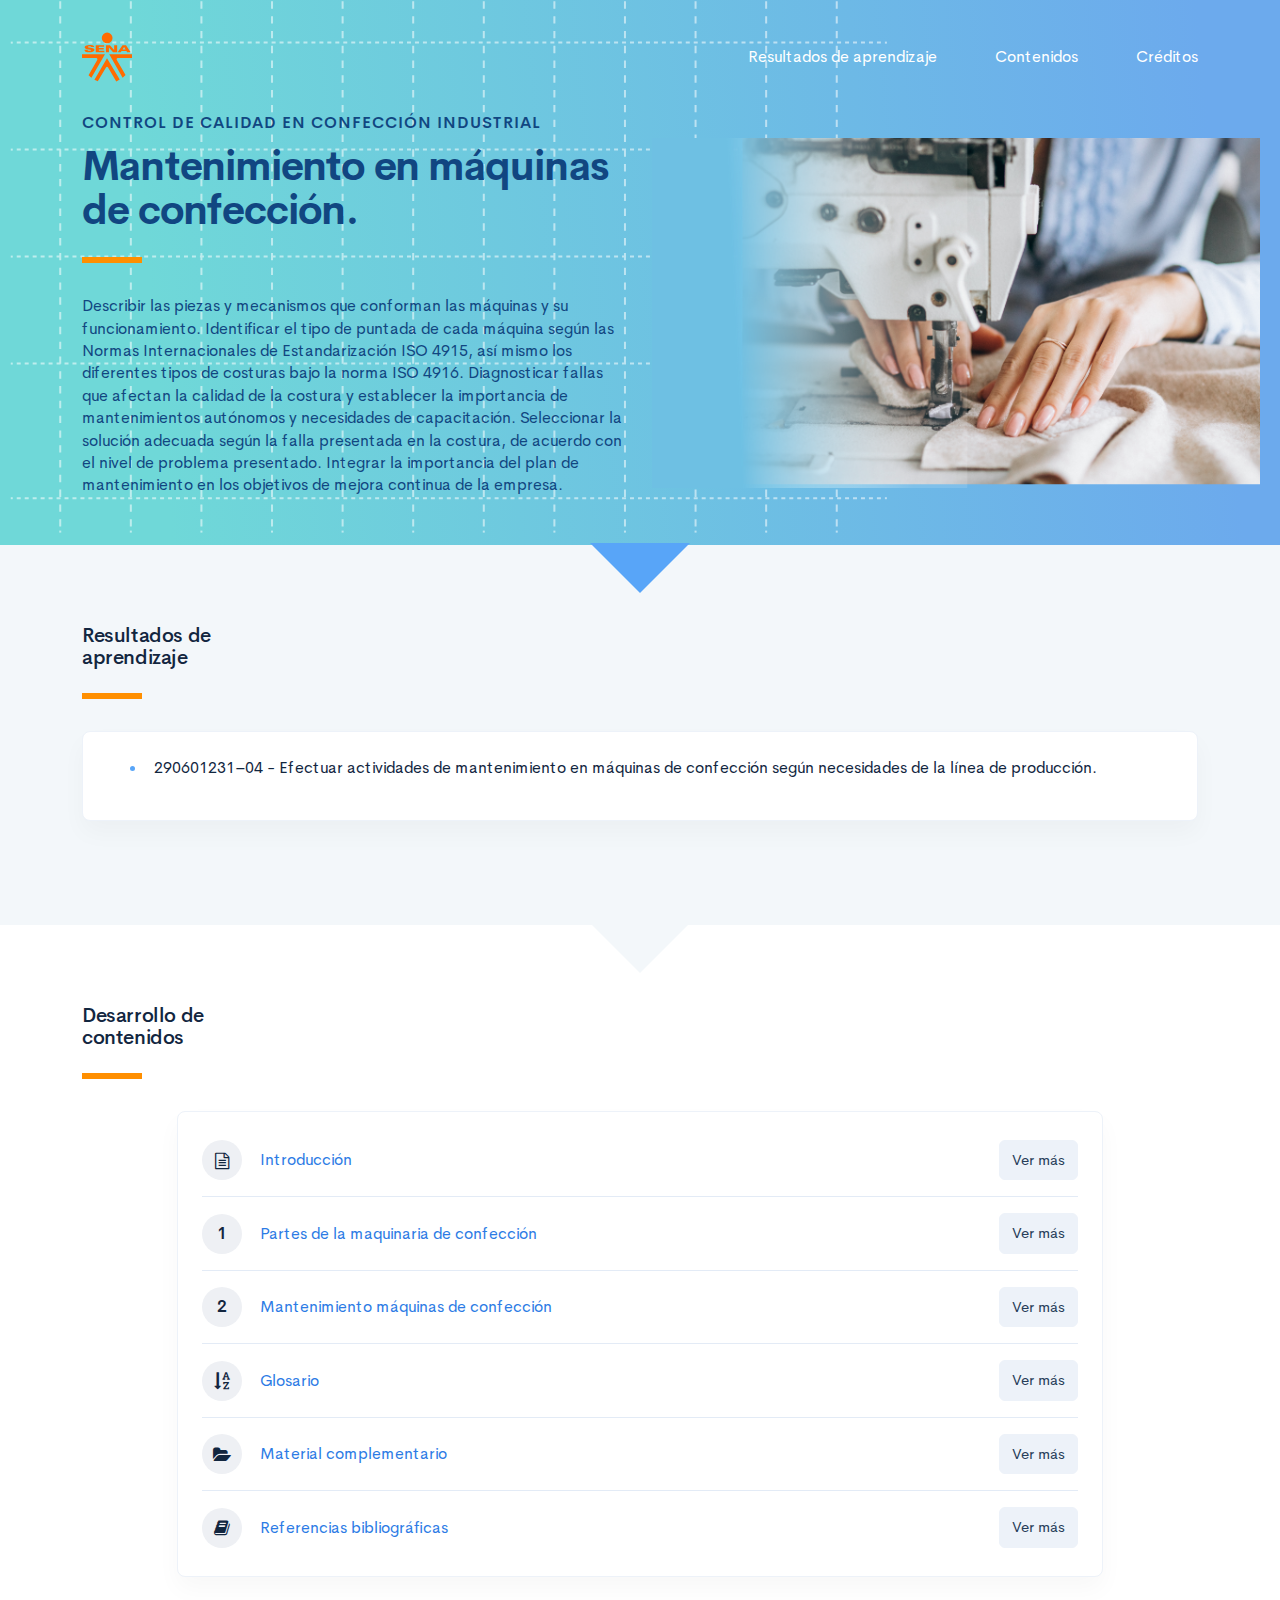
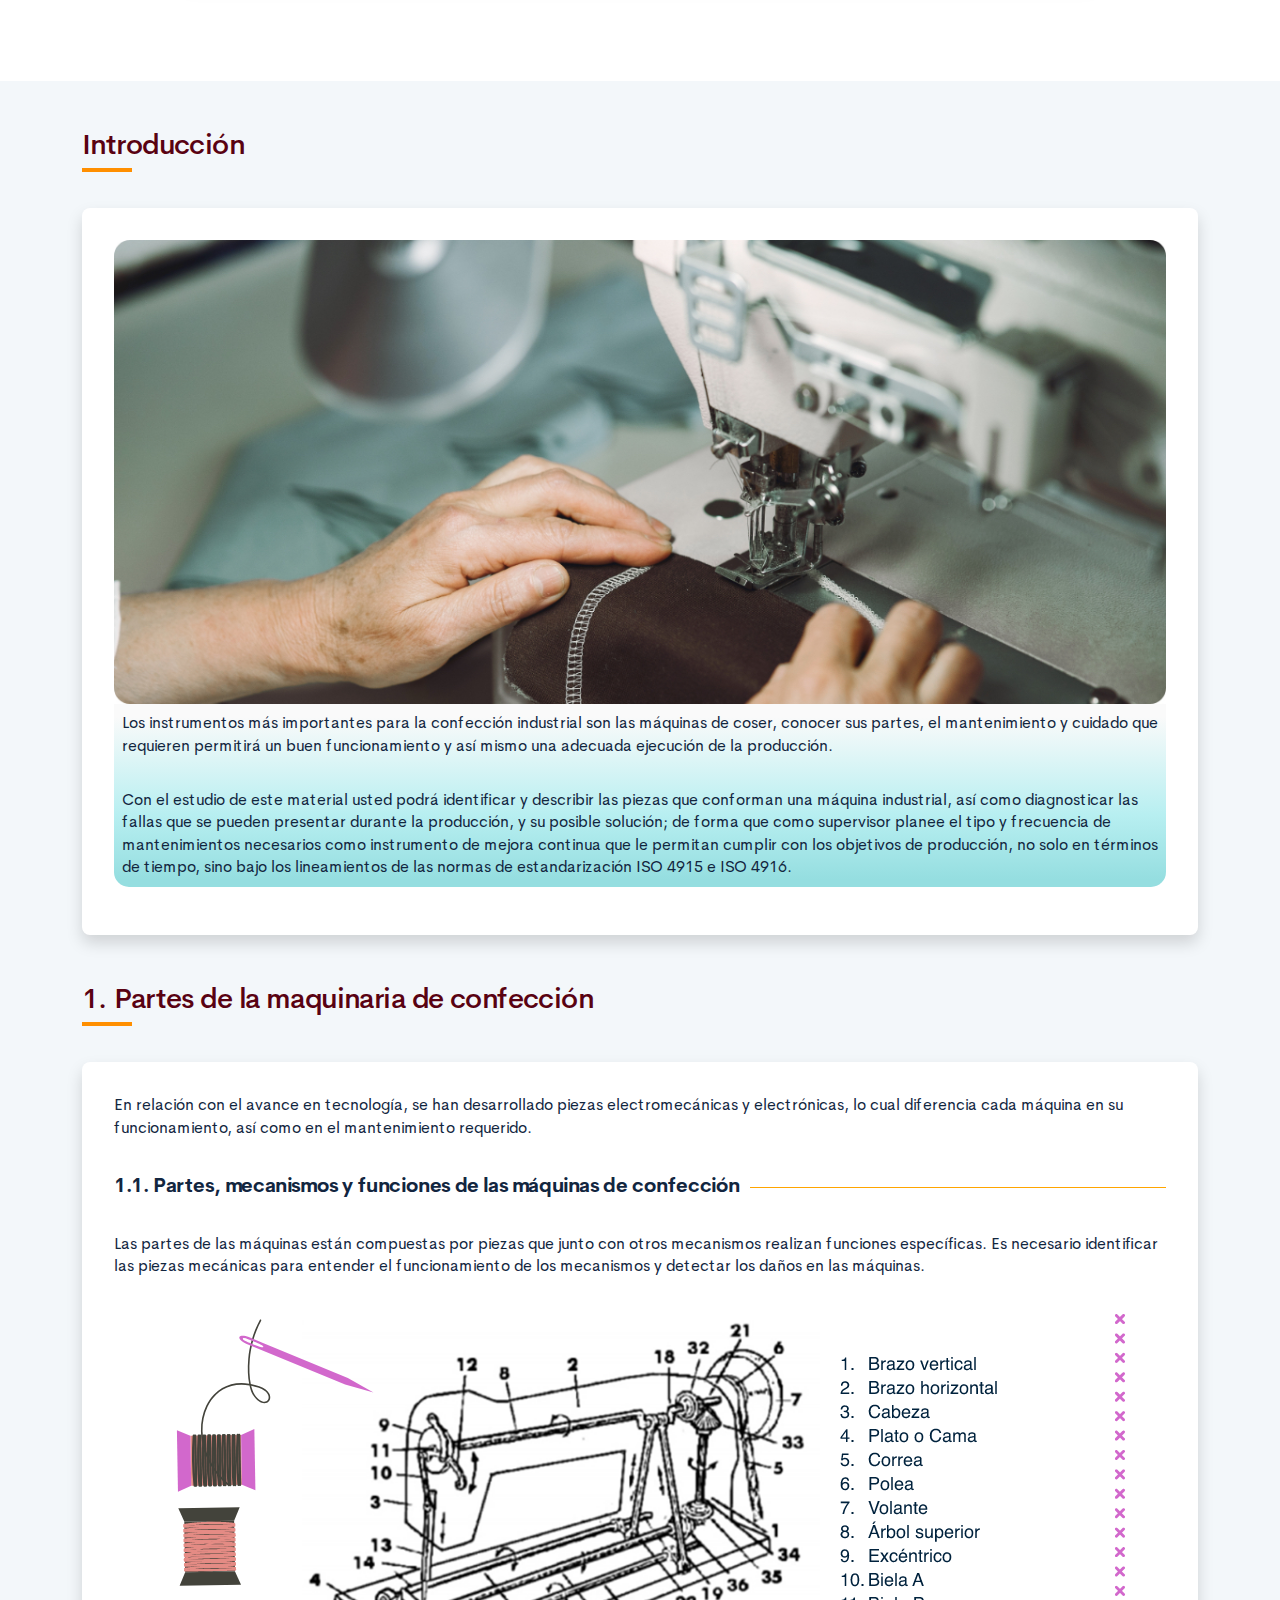
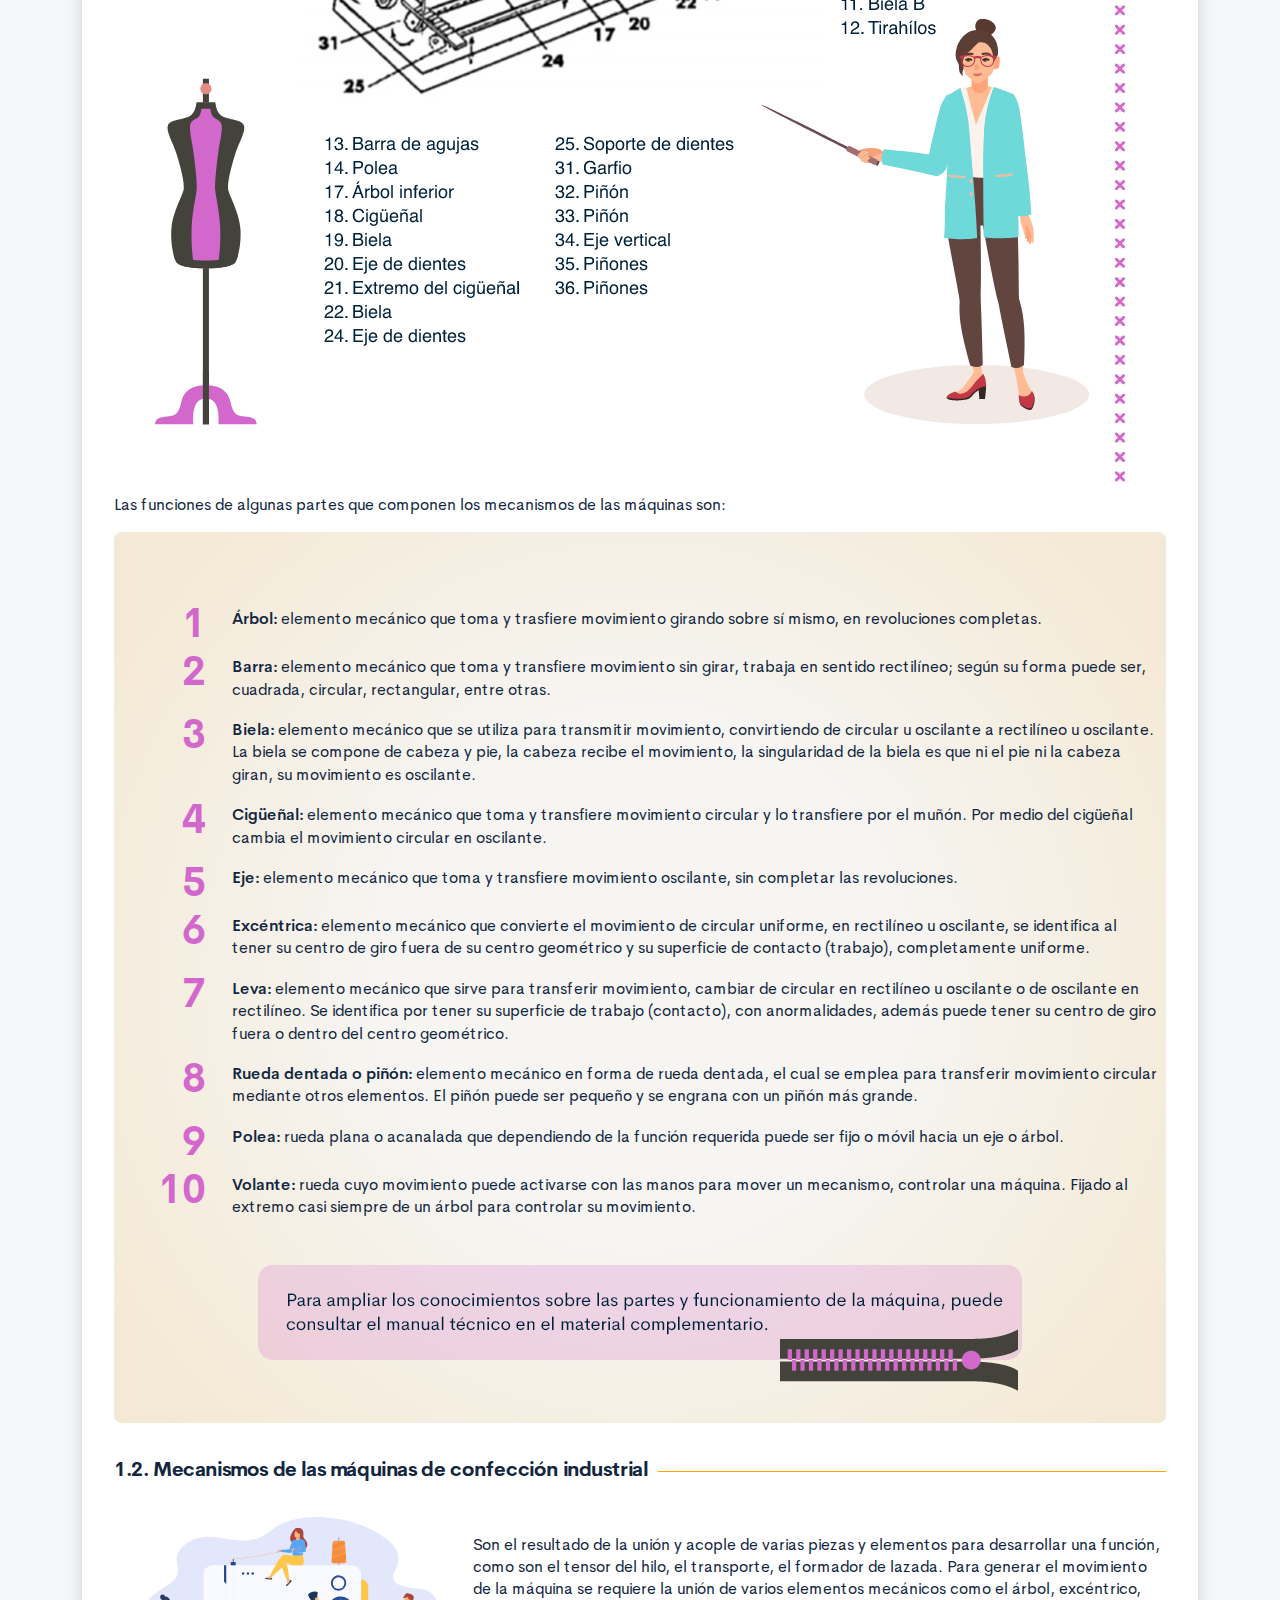
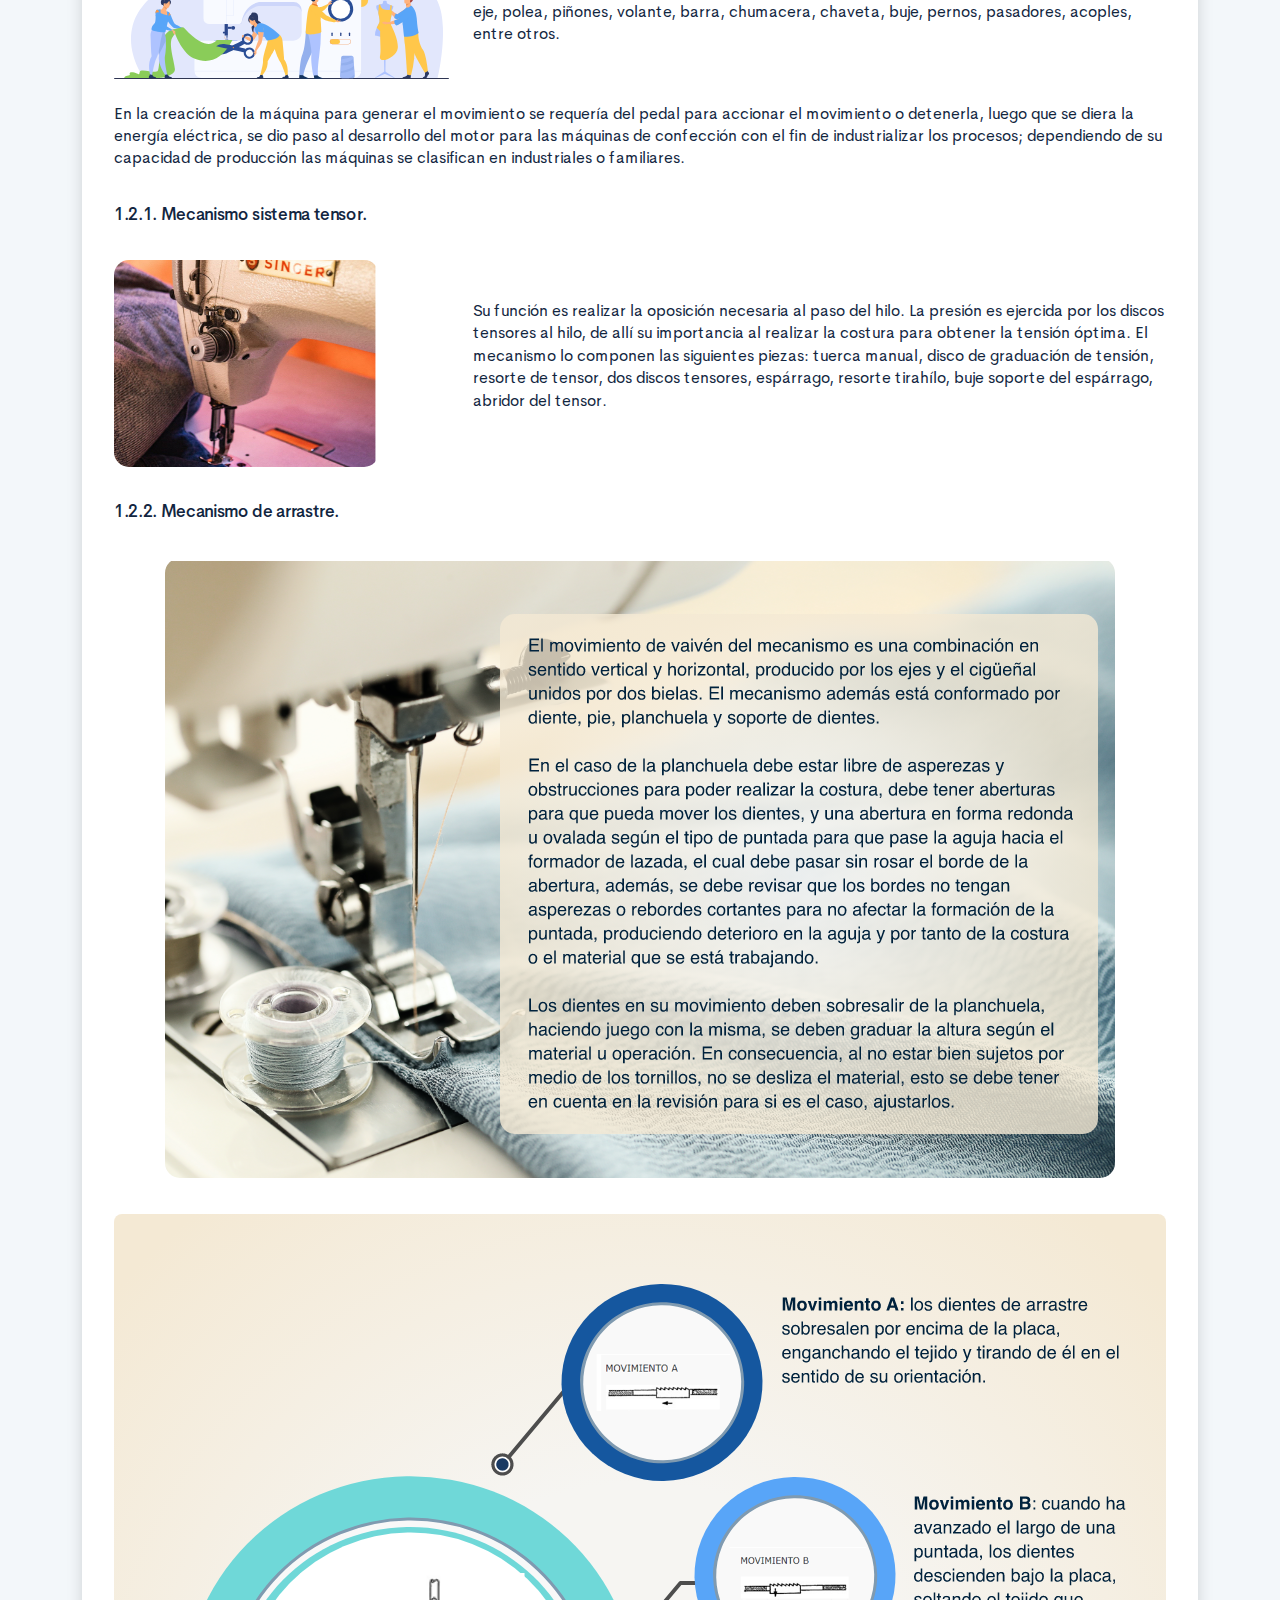
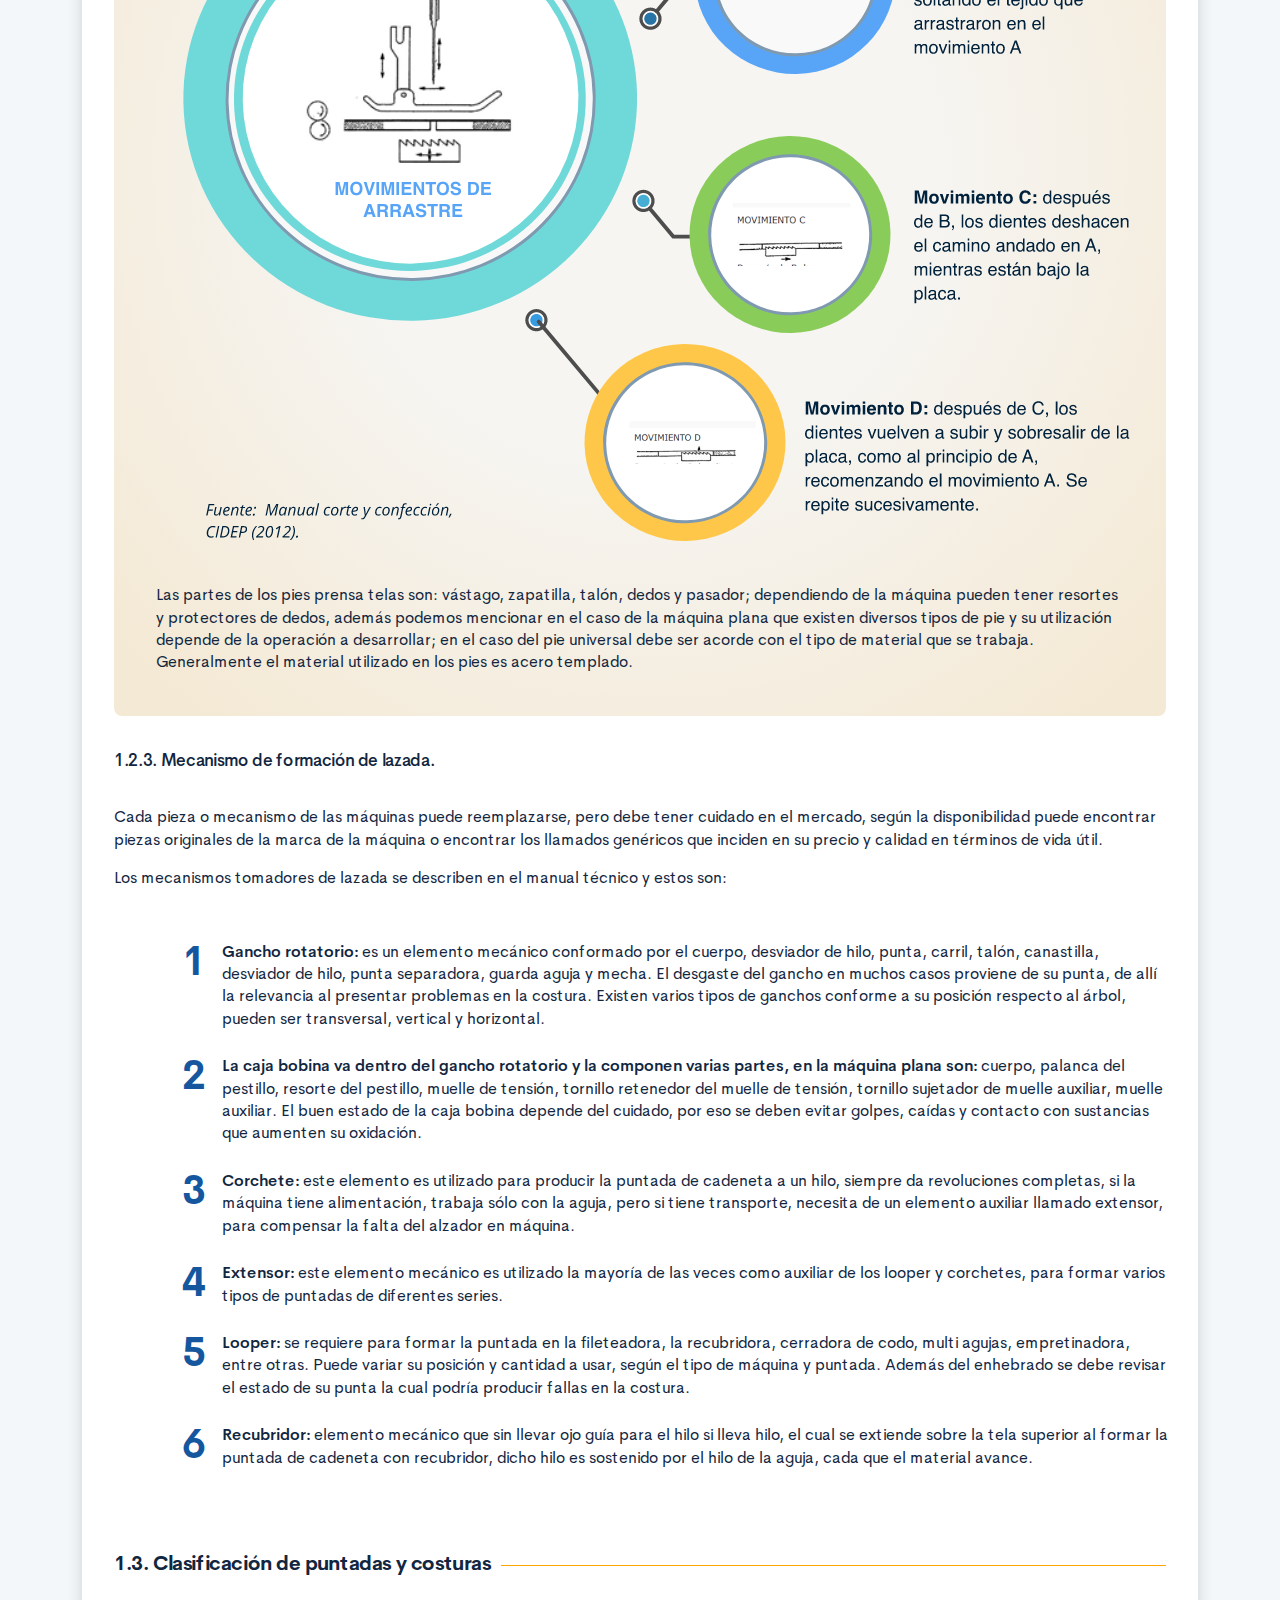
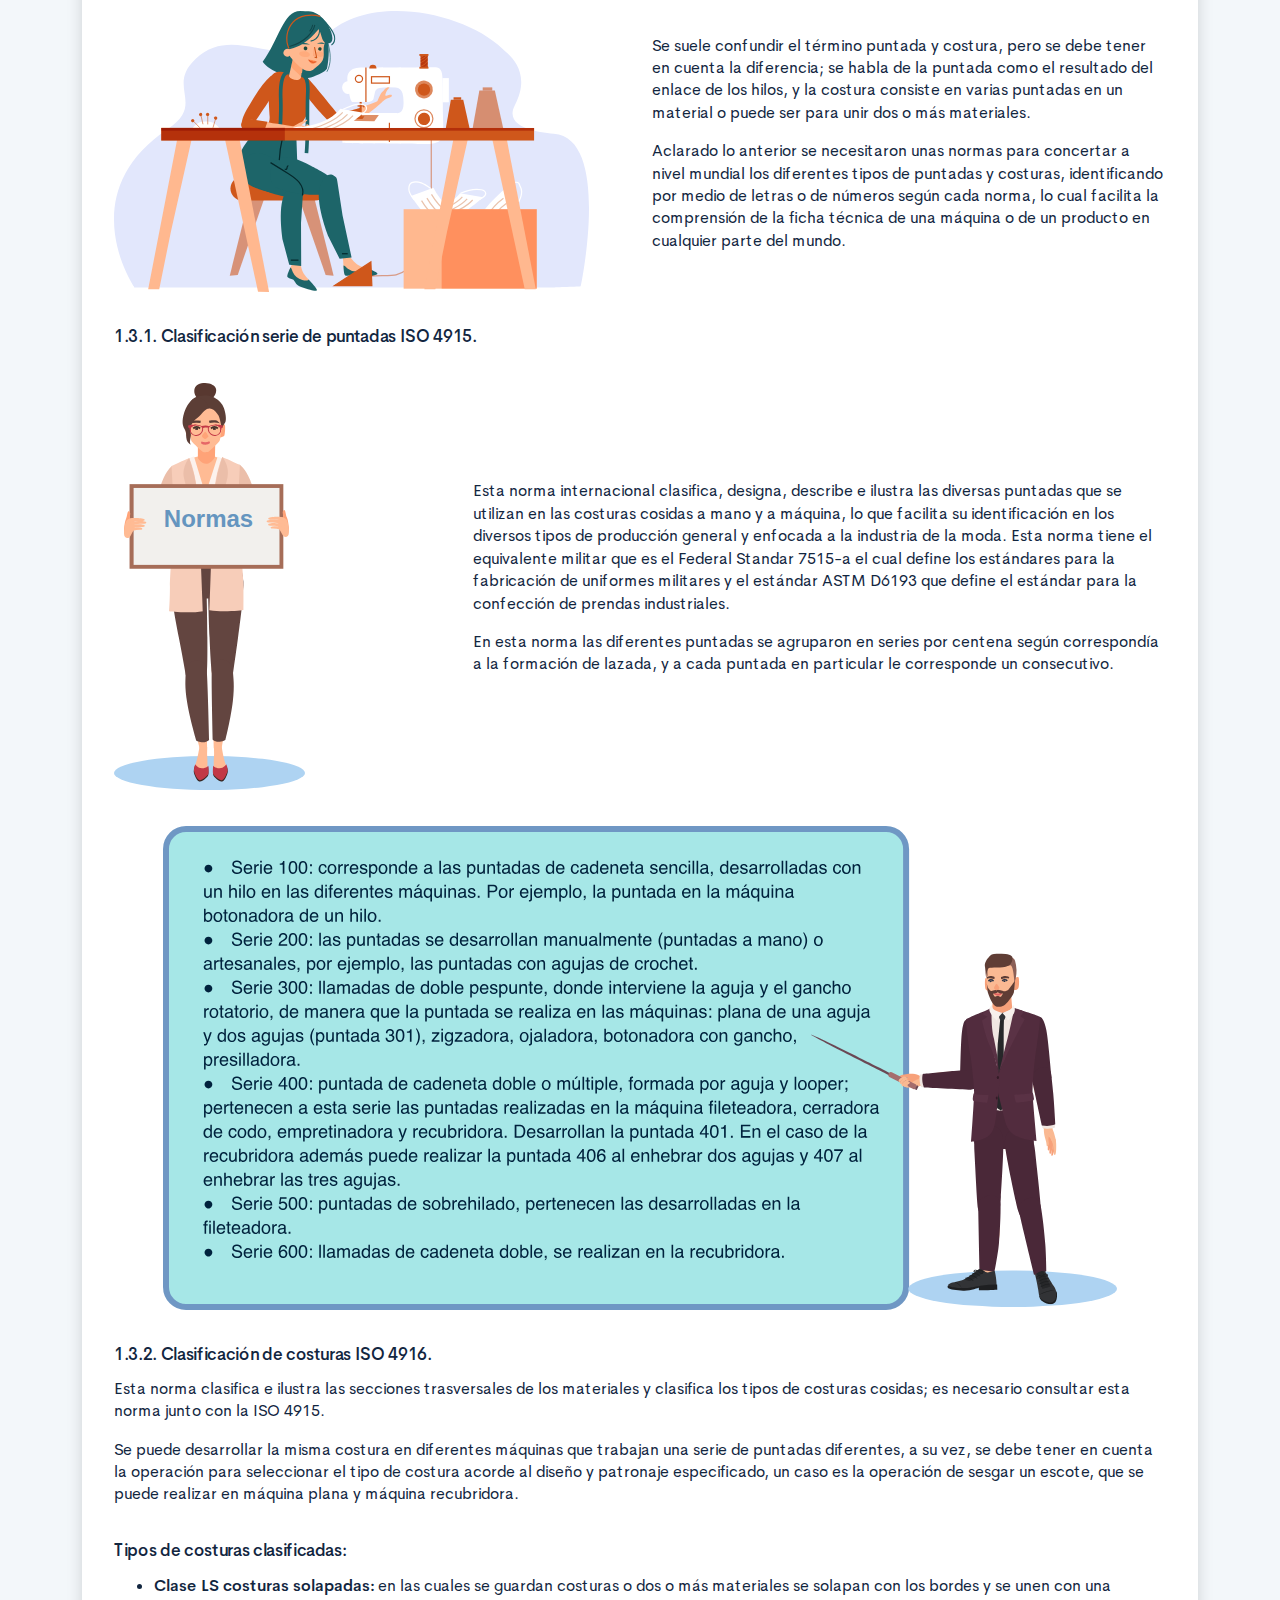
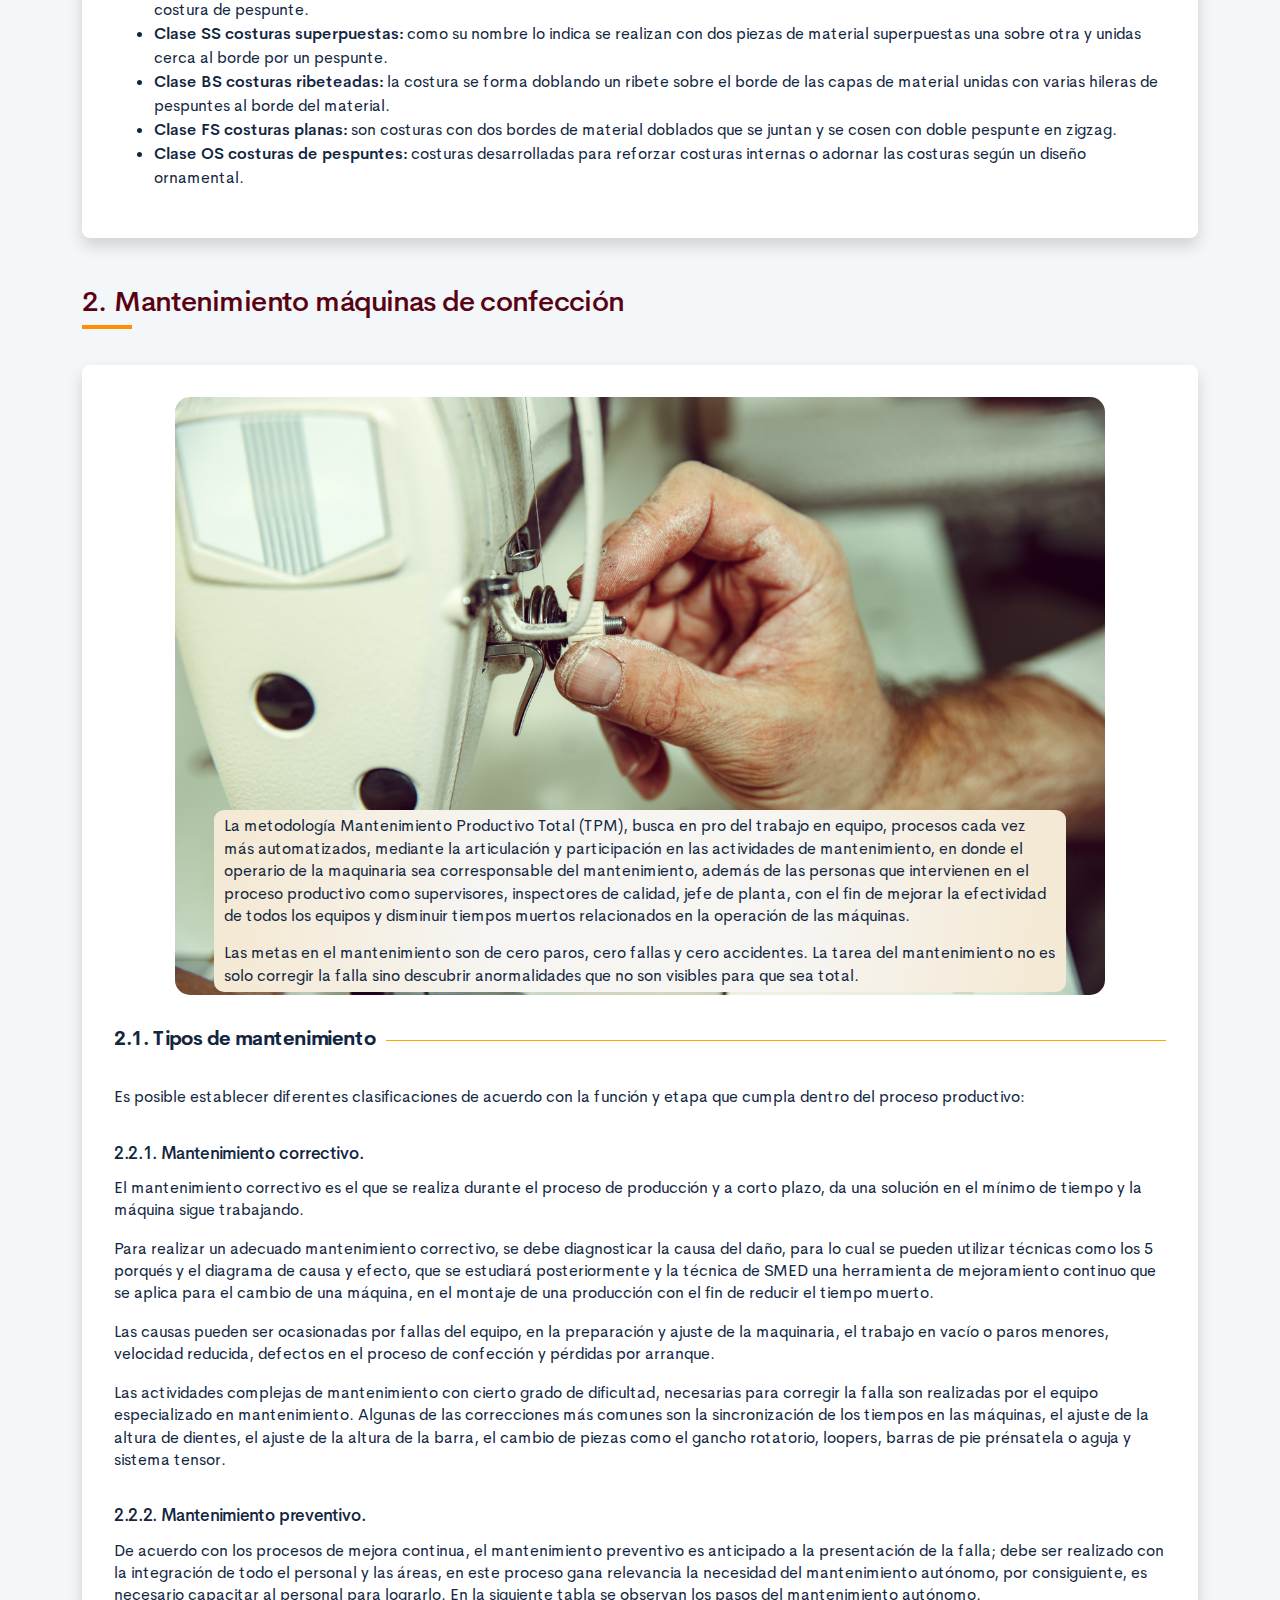
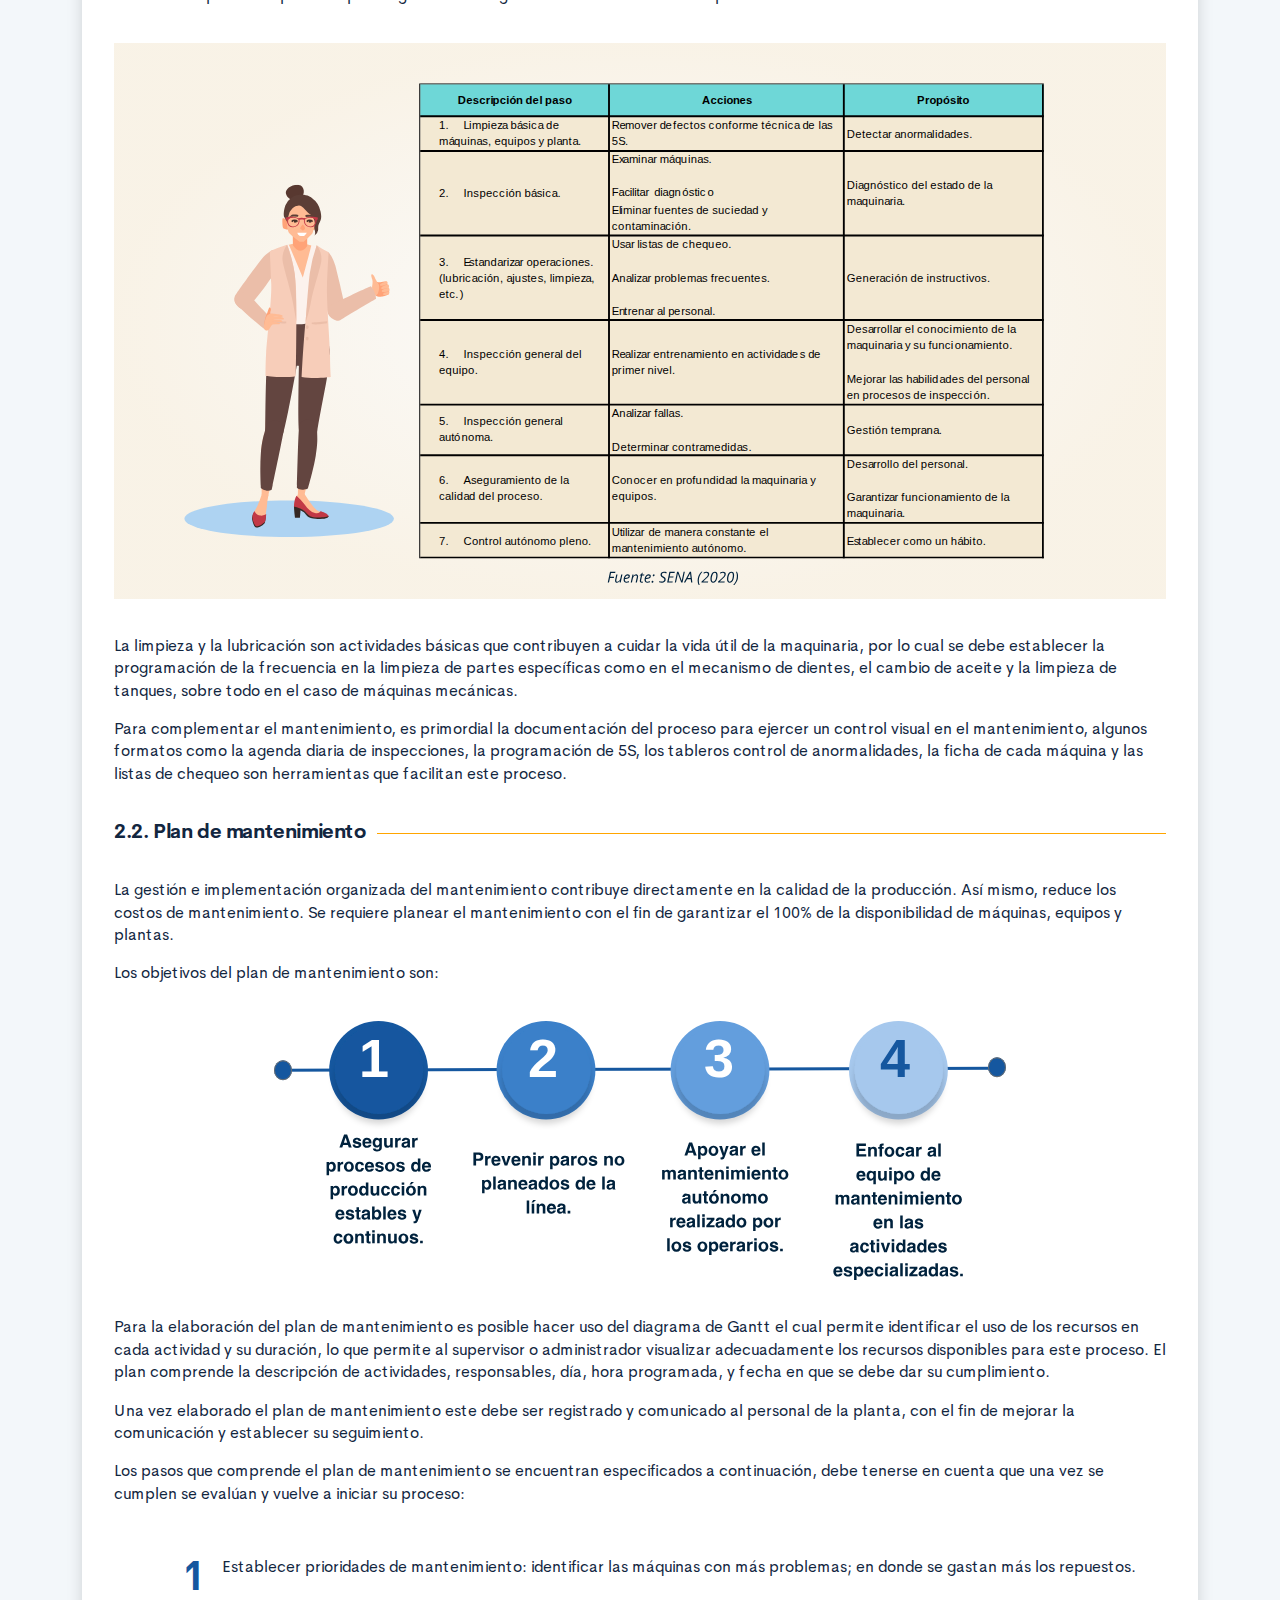
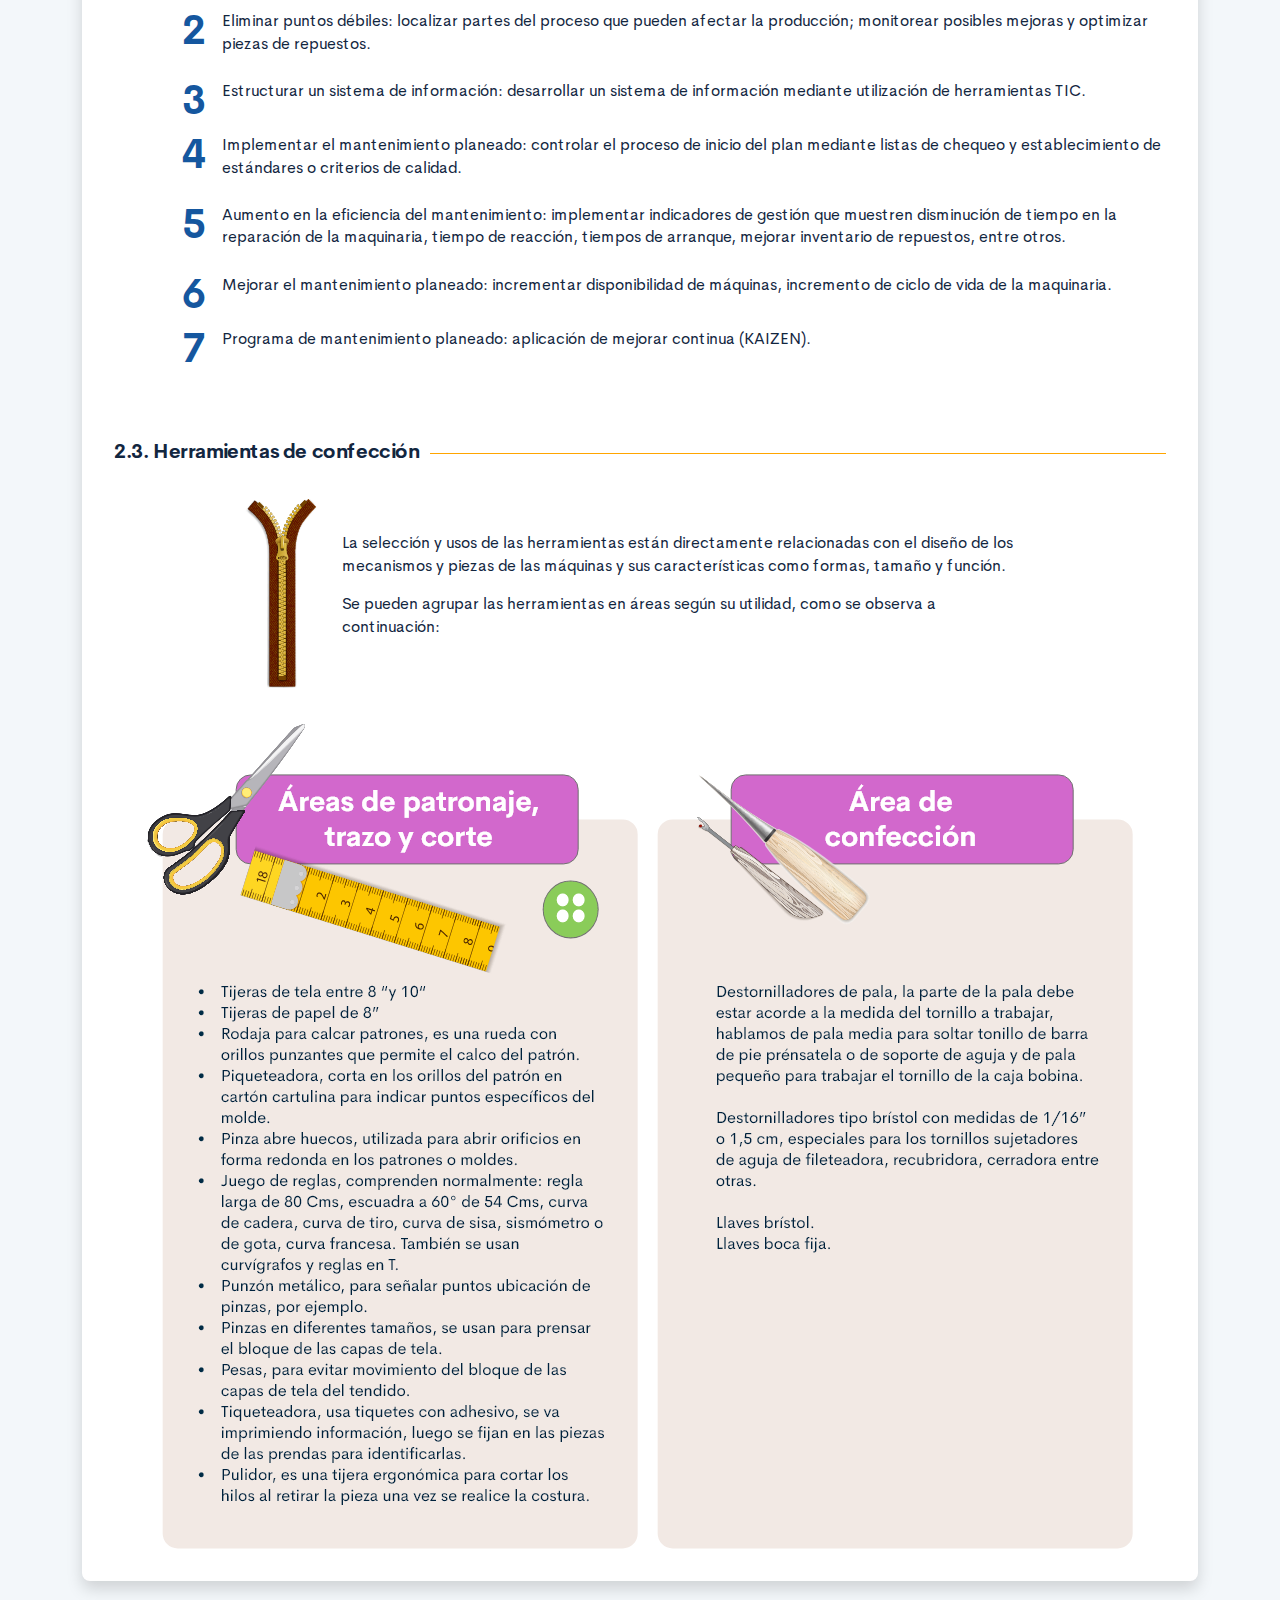
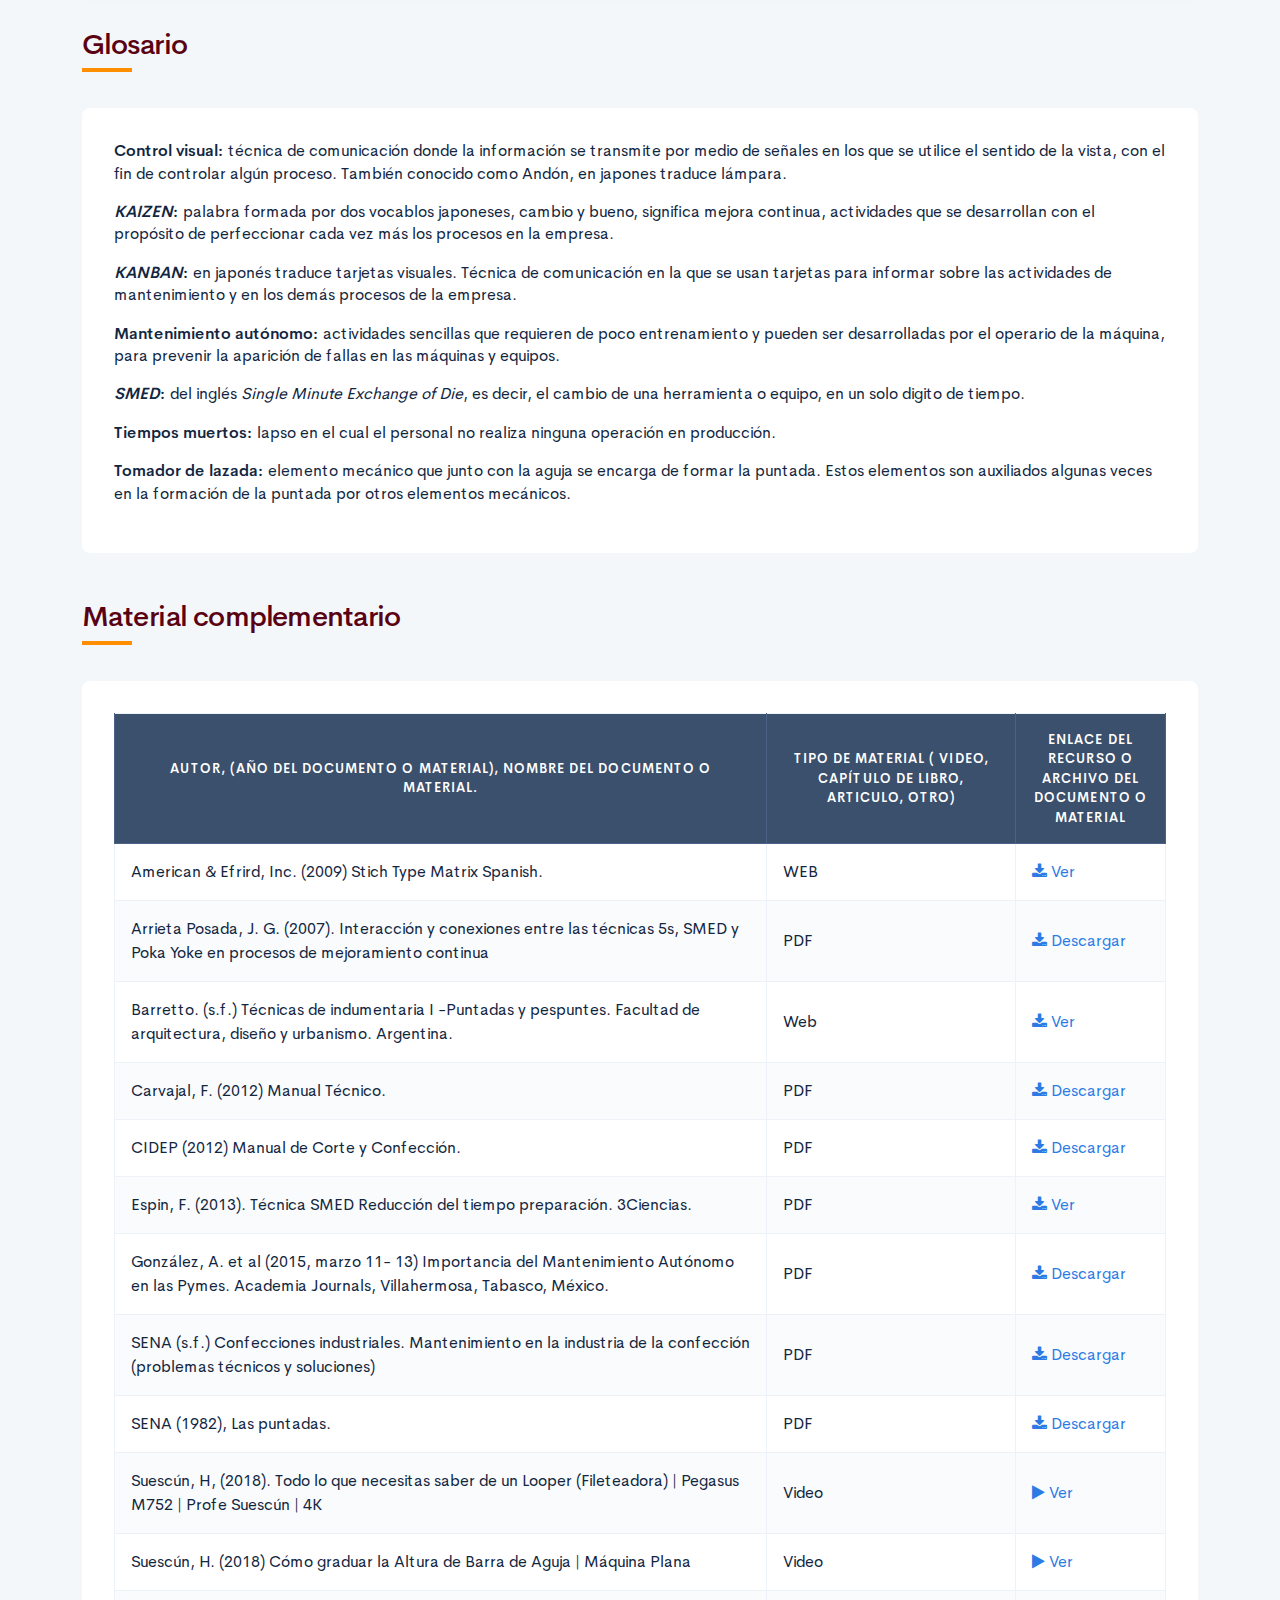
==== commit 2b616753: "Correcciones equipo repositorio" ====
--- a/public/material.html
+++ b/public/material.html
@@ -69,10 +69,28 @@
                                     <li class="list-group-item nav-tema-item">
                                         <div class="row align-items-center">
                                             <div class="col-auto">
+                                                <div class="avatar avatar-sm"><span class="nav-tema-item__icon avatar-title font-size-lg bg-secondary-soft rounded-circle text-primary font-weight-bold"> <i class="fa fa-file-text-o"></i></span></div>
+                                            </div>
+                                            <div class="col ml-n2"><span class="nav-tema-item__titulo"> <a href="main.html#page/#tema-1/">Introducción</a></span></div>
+                                            <div class="col-auto"> <a class="btn btn-light nav-tema-item__btn" href="main.html#page/#tema-1/">Ver más</a></div>
+                                        </div>
+                                    </li>
+                                    <li class="list-group-item nav-tema-item">
+                                        <div class="row align-items-center">
+                                            <div class="col-auto">
                                                 <div class="avatar avatar-sm"><span class="nav-tema-item__icon avatar-title font-size-lg bg-secondary-soft rounded-circle text-primary font-weight-bold">1</span></div>
                                             </div>
-                                            <div class="col ml-n2"><span class="nav-tema-item__titulo"> <a href="#tema-1">Unidad 4. Partes de máquinas de confección, puntadas y costuras</a></span></div>
-                                            <div class="col-auto"> <a class="btn btn-light nav-tema-item__btn" href="#tema-1">Ver más</a></div>
+                                            <div class="col ml-n2"><span class="nav-tema-item__titulo"> <a href="main.html#page/#tema-2/">Partes de la maquinaria de confección</a></span></div>
+                                            <div class="col-auto"> <a class="btn btn-light nav-tema-item__btn" href="main.html#page/#tema-2/">Ver más</a></div>
+                                        </div>
+                                    </li>
+                                    <li class="list-group-item nav-tema-item">
+                                        <div class="row align-items-center">
+                                            <div class="col-auto">
+                                                <div class="avatar avatar-sm"><span class="nav-tema-item__icon avatar-title font-size-lg bg-secondary-soft rounded-circle text-primary font-weight-bold">2</span></div>
+                                            </div>
+                                            <div class="col ml-n2"><span class="nav-tema-item__titulo"> <a href="main.html#page/#tema-3/">Mantenimiento máquinas de confección</a></span></div>
+                                            <div class="col-auto"> <a class="btn btn-light nav-tema-item__btn" href="main.html#page/#tema-3/">Ver más</a></div>
                                         </div>
                                     </li>
                                     <li class="list-group-item nav-tema-item">
@@ -111,20 +129,28 @@
         </section>
         <section id="mainContent">
             <div id="tema-1">
-                <div class="container">
+                <div class="container" id="introduccion">
                     <div class="header-ecored">
-                        <h1>Unidad 4. Partes de máquinas de confección, puntadas y costuras</h1>
+                        <h1>Introducción</h1>
                     </div>
                     <div class="jumbotron bg-white shadow"><img class="img-a img-fluid" src="assets/images/pages/ilustraciones/img1.jpg" alt="">
                         <div class="caja-azul">
                             <p>Los instrumentos más importantes para la confección industrial son las máquinas de coser, conocer sus partes, el mantenimiento y cuidado que requieren permitirá un buen funcionamiento y así mismo una adecuada ejecución de la producción. </p>
                             <p>Con el estudio de este material usted podrá identificar y describir las piezas que conforman una máquina industrial, así como diagnosticar las fallas que se pueden presentar durante la producción, y su posible solución; de forma que como supervisor planee el tipo y frecuencia de mantenimientos necesarios como instrumento de mejora continua que le permitan cumplir con los objetivos de producción, no solo en términos de tiempo, sino bajo los lineamientos de las normas de estandarización ISO 4915 e ISO 4916.</p>
                         </div>
+                    </div>
+                </div>
+            </div>
+            <div id="tema-2">
+                <div class="container">
+                    <div class="header-ecored">
+                        <h1>1. Partes de la maquinaria de confección</h1>
+                    </div>
+                    <div class="jumbotron bg-white shadow">
+                        <p>En relación con el avance en tecnología, se han desarrollado piezas electromecánicas y electrónicas, lo cual diferencia cada máquina en su funcionamiento, así como en el mantenimiento requerido.</p>
                         <div class="sub-ecored mt-5" id="11">
-                            <h2>1. Partes de la maquinaria de confección</h2>
-                        </div>
-                        <p class="mt-5">En relación con el avance en tecnología, se han desarrollado piezas electromecánicas y electrónicas, lo cual diferencia cada máquina en su funcionamiento, así como en el mantenimiento requerido.</p>
-                        <h2 class="mt-5">1.1. Partes, mecanismos y funciones de las máquinas de confección</h2>
+                            <h2>1.1. Partes, mecanismos y funciones de las máquinas de confección</h2>
+                        </div>
                         <p class="mt-5">Las partes de las máquinas están compuestas por piezas que junto con otros mecanismos realizan funciones específicas. Es necesario identificar las piezas mecánicas para entender el funcionamiento de los mecanismos y detectar los daños en las máquinas.</p><img class="img-a mt-5 img-fluid" src="assets/images/pages/ilustraciones/img2.png" alt="">
                         <p class="mt-3">Las funciones de algunas partes que componen los mecanismos de las máquinas son:</p>
                         <div class="jumbotron caja-rosa">
@@ -209,7 +235,9 @@
                                 </div>
                             </div><img class="img-a mt-5 img-fluid" src="assets/images/pages/ilustraciones/img3.png" alt="">
                         </div>
-                        <h2 class="mt-5">1.2. Mecanismos de las máquinas de confección industrial.</h2>
+                        <div class="sub-ecored mt-5" id="12">
+                            <h2>1.2. Mecanismos de las máquinas de confección industrial</h2>
+                        </div>
                         <div class="row justify-content-center align-items-center mt-5">
                             <div class="col-4"><img class="img-fluid" src="assets/images/pages/ilustraciones/img4.svg" alt=""></div>
                             <div class="col-8">
@@ -228,8 +256,9 @@
                         <div class="jumbotron caja-rosa mt-5"><img class="img-a mt-5 img-fluid" src="assets/images/pages/ilustraciones/img7.png" alt="">
                             <p class="mt-5">Las partes de los pies prensa telas son: vástago, zapatilla, talón, dedos y pasador; dependiendo de la máquina pueden tener resortes y protectores de dedos, además podemos mencionar en el caso de la máquina plana que existen diversos tipos de pie y su utilización depende de la operación a desarrollar; en el caso del pie universal debe ser acorde con el tipo de material que se trabaja. Generalmente el material utilizado en los pies es acero templado.</p>
                         </div>
+                        <h3 class="mt-5">1.2.3. Mecanismo de formación de lazada.</h3>
                         <p class="mt-5">Cada pieza o mecanismo de las máquinas puede reemplazarse, pero debe tener cuidado en el mercado, según la disponibilidad puede encontrar piezas originales de la marca de la máquina o encontrar los llamados genéricos que inciden en su precio y calidad en términos de vida útil.</p>
-                        <p>Los mecanismos tomadores de lazada se describen en el manual mecánico y estos son: </p>
+                        <p>Los mecanismos tomadores de lazada se describen en el manual técnico y estos son: </p>
                         <div class="jumbotron bg-white">
                             <div class="list ml-5">
                                 <div class="list__item">
@@ -280,7 +309,9 @@
                                 </div>
                             </div>
                         </div>
-                        <h2 class="mt-5">1.3. Clasificación de puntadas y costuras. </h2>
+                        <div class="sub-ecored mt-5" id="13">
+                            <h2>1.3. Clasificación de puntadas y costuras</h2>
+                        </div>
                         <div class="row justify-content-center align-items-center mt-5">
                             <div class="col-6"><img class="img-fluid" src="assets/images/pages/ilustraciones/img8.svg" alt=""></div>
                             <div class="col-6">
@@ -288,7 +319,7 @@
                                 <p>Aclarado lo anterior se necesitaron unas normas para concertar a nivel mundial los diferentes tipos de puntadas y costuras, identificando por medio de letras o de números según cada norma, lo cual facilita la comprensión de la ficha técnica de una máquina o de un producto en cualquier parte del mundo.</p>
                             </div>
                         </div>
-                        <h3 class="mt-5">1.3.1. Clasificación serie de puntadas ISO 4915 </h3>
+                        <h3 class="mt-5">1.3.1. Clasificación serie de puntadas ISO 4915.</h3>
                         <div class="row justify-content-center align-items-center mt-5">
                             <div class="col-4"><img class="img-fluid" src="assets/images/pages/ilustraciones/img9.svg" alt=""></div>
                             <div class="col-8">
@@ -296,25 +327,46 @@
                                 <p>En esta norma las diferentes puntadas se agruparon en series por centena según correspondía a la formación de lazada, y a cada puntada en particular le corresponde un consecutivo.</p>
                             </div>
                         </div><img class="img-a mt-5 img-fluid" src="assets/images/pages/ilustraciones/img10.svg" alt="">
-                        <div class="sub-ecored mt-5" id="12">
-                            <h2>2. Mantenimiento máquinas de confección </h2>
-                        </div><img class="img-a img-fluid" src="assets/images/pages/ilustraciones/img11.jpg" alt="">
+                        <h3 class="mt-5">1.3.2. Clasificación de costuras ISO 4916.</h3>
+                        <p>Esta norma clasifica e ilustra las secciones trasversales de los materiales y clasifica los tipos de costuras cosidas; es necesario consultar esta norma junto con la ISO 4915.</p>
+                        <p>Se puede desarrollar la misma costura en diferentes máquinas que trabajan una serie de puntadas diferentes, a su vez, se debe tener en cuenta la operación para seleccionar el tipo de costura acorde al diseño y patronaje especificado, un caso es la operación de sesgar un escote, que se puede realizar en máquina plana y máquina recubridora.</p>
+                        <h3 class="mt-5">Tipos de costuras clasificadas:</h3>
+                        <ul>
+                            <li><b>Clase LS costuras solapadas:</b> en las cuales se guardan costuras o dos o más materiales se solapan con los bordes y se unen con una costura de pespunte.</li>
+                            <li><b>Clase SS costuras superpuestas:</b> como su nombre lo indica se realizan con dos piezas de material superpuestas una sobre otra y unidas cerca al borde por un pespunte.</li>
+                            <li><b>Clase BS costuras ribeteadas:</b> la costura se forma doblando un ribete sobre el borde de las capas de material unidas con varias hileras de pespuntes al borde del material.</li>
+                            <li><b>Clase FS costuras planas:</b> son costuras con dos bordes de material doblados que se juntan y se cosen con doble pespunte en zigzag.</li>
+                            <li><b>Clase OS costuras de pespuntes:</b> costuras desarrolladas para reforzar costuras internas o adornar las costuras según un diseño ornamental.</li>
+                        </ul>
+                    </div>
+                </div>
+            </div>
+            <div id="tema-3">
+                <div class="container">
+                    <div class="header-ecored">
+                        <h1>2. Mantenimiento máquinas de confección </h1>
+                    </div>
+                    <div class="jumbotron bg-white shadow"><img class="img-a img-fluid" src="assets/images/pages/ilustraciones/img11.jpg" alt="">
                         <div class="rosa-top">
                             <p>La metodología Mantenimiento Productivo Total (TPM), busca en pro del trabajo en equipo, procesos cada vez más automatizados, mediante la articulación y participación en las actividades de mantenimiento, en donde el operario de la maquinaria sea corresponsable del mantenimiento, además de las personas que intervienen en el proceso productivo como supervisores, inspectores de calidad, jefe de planta, con el fin de mejorar la efectividad de todos los equipos y disminuir tiempos muertos relacionados en la operación de las máquinas. </p>
                             <p>Las metas en el mantenimiento son de cero paros, cero fallas y cero accidentes. La tarea del mantenimiento no es solo corregir la falla sino descubrir anormalidades que no son visibles para que sea total.</p>
                         </div>
-                        <h2 class="mt-5">2.1. Tipos de mantenimiento. </h2>
+                        <div class="sub-ecored mt-5" id="21">
+                            <h2>2.1. Tipos de mantenimiento</h2>
+                        </div>
                         <p class="mt-5">Es posible establecer diferentes clasificaciones de acuerdo con la función y etapa que cumpla dentro del proceso productivo: </p>
-                        <h3 class="mt-5">2.2.1. Mantenimiento correctivo</h3>
+                        <h3 class="mt-5">2.2.1. Mantenimiento correctivo.</h3>
                         <p class="mt-3">El mantenimiento correctivo es el que se realiza durante el proceso de producción y a corto plazo, da una solución en el mínimo de tiempo y la máquina sigue trabajando. </p>
                         <p>Para realizar un adecuado mantenimiento correctivo, se debe diagnosticar la causa del daño, para lo cual se pueden utilizar técnicas como los 5 porqués y el diagrama de causa y efecto, que se estudiará posteriormente y la técnica de SMED una herramienta de mejoramiento continuo que se aplica para el cambio de una máquina, en el montaje de una producción con el fin de reducir el tiempo muerto.</p>
                         <p>Las causas pueden ser ocasionadas por fallas del equipo, en la preparación y ajuste de la maquinaria, el trabajo en vacío o paros menores, velocidad reducida, defectos en el proceso de confección y pérdidas por arranque.</p>
                         <p>Las actividades complejas de mantenimiento con cierto grado de dificultad, necesarias para corregir la falla son realizadas por el equipo especializado en mantenimiento. Algunas de las correcciones más comunes son la sincronización de los tiempos en las máquinas, el ajuste de la altura de dientes, el ajuste de la altura de la barra, el cambio de piezas como el gancho rotatorio, loopers, barras de pie prénsatela o aguja y sistema tensor.</p>
-                        <h3 class="mt-5">2.2.2. Mantenimiento preventivo</h3>
+                        <h3 class="mt-5">2.2.2. Mantenimiento preventivo.</h3>
                         <p class="mt-3">De acuerdo con los procesos de mejora continua, el mantenimiento preventivo es anticipado a la presentación de la falla; debe ser realizado con la integración de todo el personal y las áreas, en este proceso gana relevancia la necesidad del mantenimiento autónomo, por consiguiente, es necesario capacitar al personal para lograrlo. En la siguiente tabla se observan los pasos del mantenimiento autónomo. </p><img class="img-a mt-5 img-fluid" src="assets/images/pages/ilustraciones/img12.svg" alt="">
                         <p class="mt-5">La limpieza y la lubricación son actividades básicas que contribuyen a cuidar la vida útil de la maquinaria, por lo cual se debe establecer la programación de la frecuencia en la limpieza de partes específicas como en el mecanismo de dientes, el cambio de aceite y la limpieza de tanques, sobre todo en el caso de máquinas mecánicas.</p>
                         <p>Para complementar el mantenimiento, es primordial la documentación del proceso para ejercer un control visual en el mantenimiento, algunos formatos como la agenda diaria de inspecciones, la programación de 5S, los tableros control de anormalidades, la ficha de cada máquina y las listas de chequeo son herramientas que facilitan este proceso. </p>
-                        <h2 class="mt-5">2.2. Plan de mantenimiento</h2>
+                        <div class="sub-ecored mt-5" id="22">
+                            <h2>2.2. Plan de mantenimiento</h2>
+                        </div>
                         <p class="mt-5">La gestión e implementación organizada del mantenimiento contribuye directamente en la calidad de la producción. Así mismo, reduce los costos de mantenimiento. Se requiere planear el mantenimiento con el fin de garantizar el 100% de la disponibilidad de máquinas, equipos y plantas.</p>
                         <p>Los objetivos del plan de mantenimiento son:</p><img class="img-a mt-5 img-fluid" src="assets/images/pages/ilustraciones/img13.svg" alt="">
                         <p class="mt-5">Para la elaboración del plan de mantenimiento es posible hacer uso del diagrama de Gantt el cual permite identificar el uso de los recursos en cada actividad y su duración, lo que permite al supervisor o administrador visualizar adecuadamente los recursos disponibles para este proceso. El plan comprende la descripción de actividades, responsables, día, hora programada, y fecha en que se debe dar su cumplimiento.</p>
@@ -377,6 +429,9 @@
                                     <p class="mt-1">Programa de mantenimiento planeado: aplicación de mejorar continua (KAIZEN).</p>
                                 </div>
                             </div>
+                        </div>
+                        <div class="sub-ecored mt-5" id="23">
+                            <h2>2.3. Herramientas de confección</h2>
                         </div>
                         <div class="row justify-content-center align-items-center mt-5">
                             <div class="col-auto text-center"><img class="img-fluid" src="assets/images/pages/ilustraciones/img14.png" alt=""></div>
@@ -460,7 +515,7 @@
                                 <tr>
                                     <td>SENA (s.f.) Confecciones industriales. Mantenimiento en la industria de la confección (problemas técnicos y soluciones) </td>
                                     <td>PDF</td>
-                                    <td> <a href="media/documentos/Confecciones_industriales_Mantenimiento_industria_confección.pdf" target="_blank"><span class="fa fa-download" aria-hidden="true"></span> Descargar</a></td>
+                                    <td> <a href="media/documentos/Confecciones_industriales_Mantenimiento_industria_confeccion.pdf" target="_blank"><span class="fa fa-download" aria-hidden="true"></span> Descargar</a></td>
                                 </tr>
                                 <tr>
                                     <td>SENA (1982), Las puntadas. </td>
--- a/public/assets/css/main.css
+++ b/public/assets/css/main.css
@@ -3,6 +3,6 @@
  * Copyright 2011-2019 The Bootstrap Authors
  * Copyright 2011-2019 Twitter, Inc.
  * Licensed under MIT (https://github.com/twbs/bootstrap/blob/master/LICENSE)
- */:root{--blue: #2C7BE5;--indigo: #727cf5;--purple: #6b5eae;--pink: #ff679b;--red: #E63757;--orange: #fd7e14;--yellow: #F6C343;--green: #00D97E;--teal: #02a8b5;--cyan: #39afd1;--white: #fff;--gray: #95AAC9;--gray-dark: #3B506C;--primary: #12263F;--secondary: #6E84A3;--success: #00A99A;--info: #39afd1;--warning: #ff8f00;--danger: #E63757;--light: #EDF2F9;--dark: #000;--white: #fff;--breakpoint-xs: 0;--breakpoint-sm: 576px;--breakpoint-md: 768px;--breakpoint-lg: 992px;--breakpoint-xl: 1200px;--font-family-sans-serif: "Cerebri Sans", sans-serif;--font-family-monospace: "Courier New", monospace}*,*::before,*::after{box-sizing:border-box}html{font-family:sans-serif;line-height:1.15;-webkit-text-size-adjust:100%;-webkit-tap-highlight-color:rgba(0,0,0,0)}article,aside,figcaption,figure,footer,header,hgroup,main,nav,section{display:block}body{margin:0;font-family:"Cerebri Sans",sans-serif;font-size:.9375rem;font-weight:400;line-height:1.5;color:#12263F;text-align:left;background-color:#F3F7FA}[tabindex="-1"]:focus:not(:focus-visible){outline:0 !important}hr{box-sizing:content-box;height:0;overflow:visible}h1,h2,h3,h4,h5,h6{margin-top:0;margin-bottom:1.125rem}p{margin-top:0;margin-bottom:1rem}abbr[title],abbr[data-original-title]{text-decoration:underline;text-decoration:underline dotted;cursor:help;border-bottom:0;text-decoration-skip-ink:none}address{margin-bottom:1rem;font-style:normal;line-height:inherit}ol,ul,dl{margin-top:0;margin-bottom:1rem}ol ol,ul ul,ol ul,ul ol{margin-bottom:0}dt{font-weight:600}dd{margin-bottom:.5rem;margin-left:0}blockquote{margin:0 0 1rem}b,strong{font-weight:bolder}small{font-size:80%}sub,sup{position:relative;font-size:75%;line-height:0;vertical-align:baseline}sub{bottom:-.25em}sup{top:-.5em}a{color:#2C7BE5;text-decoration:none;background-color:transparent}a:hover{color:#104082;text-decoration:none}a:not([href]){color:inherit;text-decoration:none}a:not([href]):hover{color:inherit;text-decoration:none}pre,code,kbd,samp{font-family:"Courier New",monospace;font-size:1em}pre{margin-top:0;margin-bottom:1rem;overflow:auto}figure{margin:0 0 1rem}img{vertical-align:middle;border-style:none}svg{overflow:hidden;vertical-align:middle}table{border-collapse:collapse}caption{padding-top:1rem;padding-bottom:1rem;color:#95AAC9;text-align:left;caption-side:bottom}th{text-align:inherit}label{display:inline-block;margin-bottom:.5rem}button{border-radius:0}button:focus{outline:1px dotted;outline:5px auto -webkit-focus-ring-color}input,button,select,optgroup,textarea{margin:0;font-family:inherit;font-size:inherit;line-height:inherit}button,input{overflow:visible}button,select{text-transform:none}select{word-wrap:normal}button,[type="button"],[type="reset"],[type="submit"]{-webkit-appearance:button}button:not(:disabled),[type="button"]:not(:disabled),[type="reset"]:not(:disabled),[type="submit"]:not(:disabled){cursor:pointer}button::-moz-focus-inner,[type="button"]::-moz-focus-inner,[type="reset"]::-moz-focus-inner,[type="submit"]::-moz-focus-inner{padding:0;border-style:none}input[type="radio"],input[type="checkbox"]{box-sizing:border-box;padding:0}input[type="date"],input[type="time"],input[type="datetime-local"],input[type="month"]{-webkit-appearance:listbox}textarea{overflow:auto;resize:vertical}fieldset{min-width:0;padding:0;margin:0;border:0}legend{display:block;width:100%;max-width:100%;padding:0;margin-bottom:.5rem;font-size:1.5rem;line-height:inherit;color:inherit;white-space:normal}progress{vertical-align:baseline}[type="number"]::-webkit-inner-spin-button,[type="number"]::-webkit-outer-spin-button{height:auto}[type="search"]{outline-offset:-2px;-webkit-appearance:none}[type="search"]::-webkit-search-decoration{-webkit-appearance:none}::-webkit-file-upload-button{font:inherit;-webkit-appearance:button}output{display:inline-block}summary{display:list-item;cursor:pointer}template{display:none}[hidden]{display:none !important}h1,h2,h3,h4,h5,h6,.h1,.h2,.h3,.h4,.h5,.h6{margin-bottom:1.125rem;font-weight:500;line-height:1.1}h1,.h1{font-size:1.625rem}h2,.h2{font-size:1.25rem}h3,.h3{font-size:1.0625rem}h4,.h4{font-size:.9375rem}h5,.h5{font-size:.8125rem}h6,.h6{font-size:.625rem}.lead{font-size:1.17188rem;font-weight:300}.display-1{font-size:4rem;font-weight:600;line-height:1.1}.display-2{font-size:3.25rem;font-weight:600;line-height:1.1}.display-3{font-size:2.625rem;font-weight:600;line-height:1.1}.display-4{font-size:2rem;font-weight:600;line-height:1.1}hr{margin-top:1rem;margin-bottom:1rem;border:0;border-top:1px solid #E3EBF6}small,.small{font-size:.8125rem;font-weight:400}mark,.mark{padding:.2em;background-color:#fcf8e3}.list-unstyled{padding-left:0;list-style:none}.list-inline{padding-left:0;list-style:none}.list-inline-item{display:inline-block}.list-inline-item:not(:last-child){margin-right:6px}.initialism{font-size:90%;text-transform:uppercase}.blockquote{margin-bottom:1.5rem;font-size:1.17188rem}.blockquote-footer{display:block;font-size:.8125rem;color:#95AAC9}.blockquote-footer::before{content:"\2014\00A0"}.img-fluid{max-width:100%;height:auto}.img-thumbnail{padding:.25rem;background-color:#F3F7FA;border:1px solid #E3EBF6;border-radius:.375rem;max-width:100%;height:auto}.figure{display:inline-block}.figure-img{margin-bottom:.75rem;line-height:1}.figure-caption{font-size:.8125rem;color:#95AAC9}code{font-size:87.5%;color:#2C7BE5;word-wrap:break-word}a>code{color:inherit}kbd{padding:.2rem .4rem;font-size:87.5%;color:#fff;background-color:#283E59;border-radius:.25rem}kbd kbd{padding:0;font-size:100%;font-weight:600}pre{display:block;font-size:87.5%;color:#283E59}pre code{font-size:inherit;color:inherit;word-break:normal}.pre-scrollable{max-height:340px;overflow-y:scroll}.container{width:100%;padding-right:12px;padding-left:12px;margin-right:auto;margin-left:auto}@media (min-width: 576px){.container{max-width:540px}}@media (min-width: 768px){.container{max-width:720px}}@media (min-width: 992px){.container{max-width:960px}}@media (min-width: 1200px){.container{max-width:1140px}}.container-fluid,.container-sm,.container-md,.container-lg,.container-xl{width:100%;padding-right:12px;padding-left:12px;margin-right:auto;margin-left:auto}@media (min-width: 576px){.container,.container-sm{max-width:540px}}@media (min-width: 768px){.container,.container-sm,.container-md{max-width:720px}}@media (min-width: 992px){.container,.container-sm,.container-md,.container-lg{max-width:960px}}@media (min-width: 1200px){.container,.container-sm,.container-md,.container-lg,.container-xl{max-width:1140px}}.row{display:flex;flex-wrap:wrap;margin-right:-12px;margin-left:-12px}.no-gutters{margin-right:0;margin-left:0}.no-gutters>.col,.no-gutters>[class*="col-"]{padding-right:0;padding-left:0}.col-1,.col-2,.col-3,.col-4,.col-5,.col-6,.col-7,.col-8,.col-9,.col-10,.col-11,.col-12,.col,.col-auto,.col-sm-1,.col-sm-2,.col-sm-3,.col-sm-4,.col-sm-5,.col-sm-6,.col-sm-7,.col-sm-8,.col-sm-9,.col-sm-10,.col-sm-11,.col-sm-12,.col-sm,.col-sm-auto,.col-md-1,.col-md-2,.col-md-3,.col-md-4,.col-md-5,.col-md-6,.col-md-7,.col-md-8,.col-md-9,.col-md-10,.col-md-11,.col-md-12,.col-md,.col-md-auto,.col-lg-1,.col-lg-2,.col-lg-3,.col-lg-4,.col-lg-5,.col-lg-6,.col-lg-7,.col-lg-8,.col-lg-9,.col-lg-10,.col-lg-11,.col-lg-12,.col-lg,.col-lg-auto,.col-xl-1,.col-xl-2,.col-xl-3,.col-xl-4,.col-xl-5,.col-xl-6,.col-xl-7,.col-xl-8,.col-xl-9,.col-xl-10,.col-xl-11,.col-xl-12,.col-xl,.col-xl-auto{position:relative;width:100%;padding-right:12px;padding-left:12px}.col{flex-basis:0;flex-grow:1;max-width:100%}.row-cols-1>*{flex:0 0 100%;max-width:100%}.row-cols-2>*{flex:0 0 50%;max-width:50%}.row-cols-3>*{flex:0 0 33.33333%;max-width:33.33333%}.row-cols-4>*{flex:0 0 25%;max-width:25%}.row-cols-5>*{flex:0 0 20%;max-width:20%}.row-cols-6>*{flex:0 0 16.66667%;max-width:16.66667%}.col-auto{flex:0 0 auto;width:auto;max-width:100%}.col-1{flex:0 0 8.33333%;max-width:8.33333%}.col-2{flex:0 0 16.66667%;max-width:16.66667%}.col-3{flex:0 0 25%;max-width:25%}.col-4{flex:0 0 33.33333%;max-width:33.33333%}.col-5{flex:0 0 41.66667%;max-width:41.66667%}.col-6{flex:0 0 50%;max-width:50%}.col-7{flex:0 0 58.33333%;max-width:58.33333%}.col-8{flex:0 0 66.66667%;max-width:66.66667%}.col-9{flex:0 0 75%;max-width:75%}.col-10{flex:0 0 83.33333%;max-width:83.33333%}.col-11{flex:0 0 91.66667%;max-width:91.66667%}.col-12{flex:0 0 100%;max-width:100%}.order-first{order:-1}.order-last{order:13}.order-0{order:0}.order-1{order:1}.order-2{order:2}.order-3{order:3}.order-4{order:4}.order-5{order:5}.order-6{order:6}.order-7{order:7}.order-8{order:8}.order-9{order:9}.order-10{order:10}.order-11{order:11}.order-12{order:12}.offset-1{margin-left:8.33333%}.offset-2{margin-left:16.66667%}.offset-3{margin-left:25%}.offset-4{margin-left:33.33333%}.offset-5{margin-left:41.66667%}.offset-6{margin-left:50%}.offset-7{margin-left:58.33333%}.offset-8{margin-left:66.66667%}.offset-9{margin-left:75%}.offset-10{margin-left:83.33333%}.offset-11{margin-left:91.66667%}@media (min-width: 576px){.col-sm{flex-basis:0;flex-grow:1;max-width:100%}.row-cols-sm-1>*{flex:0 0 100%;max-width:100%}.row-cols-sm-2>*{flex:0 0 50%;max-width:50%}.row-cols-sm-3>*{flex:0 0 33.33333%;max-width:33.33333%}.row-cols-sm-4>*{flex:0 0 25%;max-width:25%}.row-cols-sm-5>*{flex:0 0 20%;max-width:20%}.row-cols-sm-6>*{flex:0 0 16.66667%;max-width:16.66667%}.col-sm-auto{flex:0 0 auto;width:auto;max-width:100%}.col-sm-1{flex:0 0 8.33333%;max-width:8.33333%}.col-sm-2{flex:0 0 16.66667%;max-width:16.66667%}.col-sm-3{flex:0 0 25%;max-width:25%}.col-sm-4{flex:0 0 33.33333%;max-width:33.33333%}.col-sm-5{flex:0 0 41.66667%;max-width:41.66667%}.col-sm-6{flex:0 0 50%;max-width:50%}.col-sm-7{flex:0 0 58.33333%;max-width:58.33333%}.col-sm-8{flex:0 0 66.66667%;max-width:66.66667%}.col-sm-9{flex:0 0 75%;max-width:75%}.col-sm-10{flex:0 0 83.33333%;max-width:83.33333%}.col-sm-11{flex:0 0 91.66667%;max-width:91.66667%}.col-sm-12{flex:0 0 100%;max-width:100%}.order-sm-first{order:-1}.order-sm-last{order:13}.order-sm-0{order:0}.order-sm-1{order:1}.order-sm-2{order:2}.order-sm-3{order:3}.order-sm-4{order:4}.order-sm-5{order:5}.order-sm-6{order:6}.order-sm-7{order:7}.order-sm-8{order:8}.order-sm-9{order:9}.order-sm-10{order:10}.order-sm-11{order:11}.order-sm-12{order:12}.offset-sm-0{margin-left:0}.offset-sm-1{margin-left:8.33333%}.offset-sm-2{margin-left:16.66667%}.offset-sm-3{margin-left:25%}.offset-sm-4{margin-left:33.33333%}.offset-sm-5{margin-left:41.66667%}.offset-sm-6{margin-left:50%}.offset-sm-7{margin-left:58.33333%}.offset-sm-8{margin-left:66.66667%}.offset-sm-9{margin-left:75%}.offset-sm-10{margin-left:83.33333%}.offset-sm-11{margin-left:91.66667%}}@media (min-width: 768px){.col-md{flex-basis:0;flex-grow:1;max-width:100%}.row-cols-md-1>*{flex:0 0 100%;max-width:100%}.row-cols-md-2>*{flex:0 0 50%;max-width:50%}.row-cols-md-3>*{flex:0 0 33.33333%;max-width:33.33333%}.row-cols-md-4>*{flex:0 0 25%;max-width:25%}.row-cols-md-5>*{flex:0 0 20%;max-width:20%}.row-cols-md-6>*{flex:0 0 16.66667%;max-width:16.66667%}.col-md-auto{flex:0 0 auto;width:auto;max-width:100%}.col-md-1{flex:0 0 8.33333%;max-width:8.33333%}.col-md-2{flex:0 0 16.66667%;max-width:16.66667%}.col-md-3{flex:0 0 25%;max-width:25%}.col-md-4{flex:0 0 33.33333%;max-width:33.33333%}.col-md-5{flex:0 0 41.66667%;max-width:41.66667%}.col-md-6{flex:0 0 50%;max-width:50%}.col-md-7{flex:0 0 58.33333%;max-width:58.33333%}.col-md-8{flex:0 0 66.66667%;max-width:66.66667%}.col-md-9{flex:0 0 75%;max-width:75%}.col-md-10{flex:0 0 83.33333%;max-width:83.33333%}.col-md-11{flex:0 0 91.66667%;max-width:91.66667%}.col-md-12{flex:0 0 100%;max-width:100%}.order-md-first{order:-1}.order-md-last{order:13}.order-md-0{order:0}.order-md-1{order:1}.order-md-2{order:2}.order-md-3{order:3}.order-md-4{order:4}.order-md-5{order:5}.order-md-6{order:6}.order-md-7{order:7}.order-md-8{order:8}.order-md-9{order:9}.order-md-10{order:10}.order-md-11{order:11}.order-md-12{order:12}.offset-md-0{margin-left:0}.offset-md-1{margin-left:8.33333%}.offset-md-2{margin-left:16.66667%}.offset-md-3{margin-left:25%}.offset-md-4{margin-left:33.33333%}.offset-md-5{margin-left:41.66667%}.offset-md-6{margin-left:50%}.offset-md-7{margin-left:58.33333%}.offset-md-8{margin-left:66.66667%}.offset-md-9{margin-left:75%}.offset-md-10{margin-left:83.33333%}.offset-md-11{margin-left:91.66667%}}@media (min-width: 992px){.col-lg{flex-basis:0;flex-grow:1;max-width:100%}.row-cols-lg-1>*{flex:0 0 100%;max-width:100%}.row-cols-lg-2>*{flex:0 0 50%;max-width:50%}.row-cols-lg-3>*{flex:0 0 33.33333%;max-width:33.33333%}.row-cols-lg-4>*{flex:0 0 25%;max-width:25%}.row-cols-lg-5>*{flex:0 0 20%;max-width:20%}.row-cols-lg-6>*{flex:0 0 16.66667%;max-width:16.66667%}.col-lg-auto{flex:0 0 auto;width:auto;max-width:100%}.col-lg-1{flex:0 0 8.33333%;max-width:8.33333%}.col-lg-2{flex:0 0 16.66667%;max-width:16.66667%}.col-lg-3{flex:0 0 25%;max-width:25%}.col-lg-4{flex:0 0 33.33333%;max-width:33.33333%}.col-lg-5{flex:0 0 41.66667%;max-width:41.66667%}.col-lg-6{flex:0 0 50%;max-width:50%}.col-lg-7{flex:0 0 58.33333%;max-width:58.33333%}.col-lg-8{flex:0 0 66.66667%;max-width:66.66667%}.col-lg-9{flex:0 0 75%;max-width:75%}.col-lg-10{flex:0 0 83.33333%;max-width:83.33333%}.col-lg-11{flex:0 0 91.66667%;max-width:91.66667%}.col-lg-12{flex:0 0 100%;max-width:100%}.order-lg-first{order:-1}.order-lg-last{order:13}.order-lg-0{order:0}.order-lg-1{order:1}.order-lg-2{order:2}.order-lg-3{order:3}.order-lg-4{order:4}.order-lg-5{order:5}.order-lg-6{order:6}.order-lg-7{order:7}.order-lg-8{order:8}.order-lg-9{order:9}.order-lg-10{order:10}.order-lg-11{order:11}.order-lg-12{order:12}.offset-lg-0{margin-left:0}.offset-lg-1{margin-left:8.33333%}.offset-lg-2{margin-left:16.66667%}.offset-lg-3{margin-left:25%}.offset-lg-4{margin-left:33.33333%}.offset-lg-5{margin-left:41.66667%}.offset-lg-6{margin-left:50%}.offset-lg-7{margin-left:58.33333%}.offset-lg-8{margin-left:66.66667%}.offset-lg-9{margin-left:75%}.offset-lg-10{margin-left:83.33333%}.offset-lg-11{margin-left:91.66667%}}@media (min-width: 1200px){.col-xl{flex-basis:0;flex-grow:1;max-width:100%}.row-cols-xl-1>*{flex:0 0 100%;max-width:100%}.row-cols-xl-2>*{flex:0 0 50%;max-width:50%}.row-cols-xl-3>*{flex:0 0 33.33333%;max-width:33.33333%}.row-cols-xl-4>*{flex:0 0 25%;max-width:25%}.row-cols-xl-5>*{flex:0 0 20%;max-width:20%}.row-cols-xl-6>*{flex:0 0 16.66667%;max-width:16.66667%}.col-xl-auto{flex:0 0 auto;width:auto;max-width:100%}.col-xl-1{flex:0 0 8.33333%;max-width:8.33333%}.col-xl-2{flex:0 0 16.66667%;max-width:16.66667%}.col-xl-3{flex:0 0 25%;max-width:25%}.col-xl-4{flex:0 0 33.33333%;max-width:33.33333%}.col-xl-5{flex:0 0 41.66667%;max-width:41.66667%}.col-xl-6{flex:0 0 50%;max-width:50%}.col-xl-7{flex:0 0 58.33333%;max-width:58.33333%}.col-xl-8{flex:0 0 66.66667%;max-width:66.66667%}.col-xl-9{flex:0 0 75%;max-width:75%}.col-xl-10{flex:0 0 83.33333%;max-width:83.33333%}.col-xl-11{flex:0 0 91.66667%;max-width:91.66667%}.col-xl-12{flex:0 0 100%;max-width:100%}.order-xl-first{order:-1}.order-xl-last{order:13}.order-xl-0{order:0}.order-xl-1{order:1}.order-xl-2{order:2}.order-xl-3{order:3}.order-xl-4{order:4}.order-xl-5{order:5}.order-xl-6{order:6}.order-xl-7{order:7}.order-xl-8{order:8}.order-xl-9{order:9}.order-xl-10{order:10}.order-xl-11{order:11}.order-xl-12{order:12}.offset-xl-0{margin-left:0}.offset-xl-1{margin-left:8.33333%}.offset-xl-2{margin-left:16.66667%}.offset-xl-3{margin-left:25%}.offset-xl-4{margin-left:33.33333%}.offset-xl-5{margin-left:41.66667%}.offset-xl-6{margin-left:50%}.offset-xl-7{margin-left:58.33333%}.offset-xl-8{margin-left:66.66667%}.offset-xl-9{margin-left:75%}.offset-xl-10{margin-left:83.33333%}.offset-xl-11{margin-left:91.66667%}}.table{width:100%;margin-bottom:1.5rem;color:#12263F}.table th,.table td{padding:1rem;vertical-align:top;border-top:1px solid #EDF2F9}.table thead th{vertical-align:bottom;border-bottom:2px solid #EDF2F9}.table tbody+tbody{border-top:2px solid #EDF2F9}.table-sm th,.table-sm td{padding:1rem}.table-bordered{border:1px solid #EDF2F9}.table-bordered th,.table-bordered td{border:1px solid #EDF2F9}.table-bordered thead th,.table-bordered thead td{border-bottom-width:2px}.table-borderless th,.table-borderless td,.table-borderless thead th,.table-borderless tbody+tbody{border:0}.table-striped tbody tr:nth-of-type(even){background-color:#F9FBFD}.table-hover tbody tr:hover{color:#12263F;background-color:#F9FBFD}.table-primary,.table-primary>th,.table-primary>td{background-color:#bdc2c9}.table-primary th,.table-primary td,.table-primary thead th,.table-primary tbody+tbody{border-color:#848e9b}.table-hover .table-primary:hover{background-color:#afb5be}.table-hover .table-primary:hover>td,.table-hover .table-primary:hover>th{background-color:#afb5be}.table-secondary,.table-secondary>th,.table-secondary>td{background-color:#d6dde5}.table-secondary th,.table-secondary td,.table-secondary thead th,.table-secondary tbody+tbody{border-color:#b4bfcf}.table-hover .table-secondary:hover{background-color:#c6d0db}.table-hover .table-secondary:hover>td,.table-hover .table-secondary:hover>th{background-color:#c6d0db}.table-success,.table-success>th,.table-success>td{background-color:#b8e7e3}.table-success th,.table-success td,.table-success thead th,.table-success tbody+tbody{border-color:#7ad2ca}.table-hover .table-success:hover{background-color:#a5e1db}.table-hover .table-success:hover>td,.table-hover .table-success:hover>th{background-color:#a5e1db}.table-info,.table-info>th,.table-info>td{background-color:#c8e9f2}.table-info th,.table-info td,.table-info thead th,.table-info tbody+tbody{border-color:#98d5e7}.table-hover .table-info:hover{background-color:#b3e1ed}.table-hover .table-info:hover>td,.table-hover .table-info:hover>th{background-color:#b3e1ed}.table-warning,.table-warning>th,.table-warning>td{background-color:#ffe0b8}.table-warning th,.table-warning td,.table-warning thead th,.table-warning tbody+tbody{border-color:#ffc57a}.table-hover .table-warning:hover{background-color:#ffd59f}.table-hover .table-warning:hover>td,.table-hover .table-warning:hover>th{background-color:#ffd59f}.table-danger,.table-danger>th,.table-danger>td{background-color:#f8c7d0}.table-danger th,.table-danger td,.table-danger thead th,.table-danger tbody+tbody{border-color:#f297a8}.table-hover .table-danger:hover{background-color:#f5b0bd}.table-hover .table-danger:hover>td,.table-hover .table-danger:hover>th{background-color:#f5b0bd}.table-light,.table-light>th,.table-light>td{background-color:#fafbfd}.table-light th,.table-light td,.table-light thead th,.table-light tbody+tbody{border-color:#f6f8fc}.table-hover .table-light:hover{background-color:#e8ecf6}.table-hover .table-light:hover>td,.table-hover .table-light:hover>th{background-color:#e8ecf6}.table-dark,.table-dark>th,.table-dark>td{background-color:#b8b8b8}.table-dark th,.table-dark td,.table-dark thead th,.table-dark tbody+tbody{border-color:#7a7a7a}.table-hover .table-dark:hover{background-color:#ababab}.table-hover .table-dark:hover>td,.table-hover .table-dark:hover>th{background-color:#ababab}.table-white,.table-white>th,.table-white>td{background-color:#fff}.table-white th,.table-white td,.table-white thead th,.table-white tbody+tbody{border-color:#fff}.table-hover .table-white:hover{background-color:#f2f2f2}.table-hover .table-white:hover>td,.table-hover .table-white:hover>th{background-color:#f2f2f2}.table-active,.table-active>th,.table-active>td{background-color:#F9FBFD}.table-hover .table-active:hover{background-color:#e6eef7}.table-hover .table-active:hover>td,.table-hover .table-active:hover>th{background-color:#e6eef7}.table .thead-dark th{color:#fff;background-color:#3B506C;border-color:#496285}.table .thead-light th{color:#95AAC9;background-color:#F9FBFD;border-color:#EDF2F9}.table-dark{color:#fff;background-color:#3B506C}.table-dark th,.table-dark td,.table-dark thead th{border-color:#496285}.table-dark.table-bordered{border:0}.table-dark.table-striped tbody tr:nth-of-type(even){background-color:rgba(255,255,255,0.05)}.table-dark.table-hover tbody tr:hover{color:#fff;background-color:rgba(255,255,255,0.075)}@media (max-width: 575.98px){.table-responsive-sm{display:block;width:100%;overflow-x:auto;-webkit-overflow-scrolling:touch}.table-responsive-sm>.table-bordered{border:0}}@media (max-width: 767.98px){.table-responsive-md{display:block;width:100%;overflow-x:auto;-webkit-overflow-scrolling:touch}.table-responsive-md>.table-bordered{border:0}}@media (max-width: 991.98px){.table-responsive-lg{display:block;width:100%;overflow-x:auto;-webkit-overflow-scrolling:touch}.table-responsive-lg>.table-bordered{border:0}}@media (max-width: 1199.98px){.table-responsive-xl{display:block;width:100%;overflow-x:auto;-webkit-overflow-scrolling:touch}.table-responsive-xl>.table-bordered{border:0}}.table-responsive{display:block;width:100%;overflow-x:auto;-webkit-overflow-scrolling:touch}.table-responsive>.table-bordered{border:0}.form-control{display:block;width:100%;height:calc(1.5em + 1rem + 2px);padding:.5rem .75rem;font-size:.9375rem;font-weight:400;line-height:1.5;color:#12263F;background-color:#fff;background-clip:padding-box;border:1px solid #D2DDEC;border-radius:.375rem;transition:border-color 0.15s ease-in-out,box-shadow 0.15s ease-in-out}@media (prefers-reduced-motion: reduce){.form-control{transition:none}}.form-control::-ms-expand{background-color:transparent;border:0}.form-control:-moz-focusring{color:transparent;text-shadow:0 0 0 #12263F}.form-control:focus{color:#12263F;background-color:#fff;border-color:#12263F;outline:0;box-shadow:rgba(0,0,0,0)}.form-control::placeholder{color:#B1C2D9;opacity:1}.form-control:disabled,.form-control[readonly]{background-color:#fff;opacity:1}select.form-control:focus::-ms-value{color:#12263F;background-color:#fff}.form-control-file,.form-control-range{display:block;width:100%}.col-form-label{padding-top:calc(.5rem + 1px);padding-bottom:calc(.5rem + 1px);margin-bottom:0;font-size:inherit;line-height:1.5}.col-form-label-lg{padding-top:calc(.75rem + 1px);padding-bottom:calc(.75rem + 1px);font-size:.9375rem;line-height:1.5}.col-form-label-sm{padding-top:calc(.125rem + 1px);padding-bottom:calc(.125rem + 1px);font-size:.8125rem;line-height:1.75}.form-control-plaintext{display:block;width:100%;padding:.5rem 0;margin-bottom:0;font-size:.9375rem;line-height:1.5;color:#12263F;background-color:transparent;border:solid transparent;border-width:1px 0}.form-control-plaintext.form-control-sm,.form-control-plaintext.form-control-lg{padding-right:0;padding-left:0}.form-control-sm{height:calc(1.75em + .25rem + 2px);padding:.125rem .5rem;font-size:.8125rem;line-height:1.75;border-radius:.25rem}.form-control-lg{height:calc(1.5em + 1.5rem + 2px);padding:.75rem 1.25rem;font-size:.9375rem;line-height:1.5;border-radius:.5rem}select.form-control[size],select.form-control[multiple]{height:auto}textarea.form-control{height:auto}.form-group{margin-bottom:1.375rem}.form-text{display:block;margin-top:.25rem}.form-row{display:flex;flex-wrap:wrap;margin-right:-5px;margin-left:-5px}.form-row>.col,.form-row>[class*="col-"]{padding-right:5px;padding-left:5px}.form-check{position:relative;display:block;padding-left:1.25rem}.form-check-input{position:absolute;margin-top:.3rem;margin-left:-1.25rem}.form-check-input[disabled] ~ .form-check-label,.form-check-input:disabled ~ .form-check-label{color:#95AAC9}.form-check-label{margin-bottom:0}.form-check-inline{display:inline-flex;align-items:center;padding-left:0;margin-right:.75rem}.form-check-inline .form-check-input{position:static;margin-top:0;margin-right:.3125rem;margin-left:0}.valid-feedback{display:none;width:100%;margin-top:.25rem;font-size:.8125rem;color:#00A99A}.valid-tooltip{position:absolute;top:100%;z-index:5;display:none;max-width:100%;padding:.25rem .5rem;margin-top:.1rem;font-size:.8125rem;line-height:1.5;color:#fff;background-color:#00a99a;border-radius:.375rem}.was-validated :valid ~ .valid-feedback,.was-validated :valid ~ .valid-tooltip,.is-valid ~ .valid-feedback,.is-valid ~ .valid-tooltip{display:block}.was-validated .form-control:valid,.form-control.is-valid{border-color:#00A99A}.was-validated .form-control:valid:focus,.form-control.is-valid:focus{border-color:#00A99A;box-shadow:0 0 0 .15rem rgba(0,169,154,0.25)}.was-validated .custom-select:valid,.custom-select.is-valid{border-color:#00A99A}.was-validated .custom-select:valid:focus,.custom-select.is-valid:focus{border-color:#00A99A;box-shadow:0 0 0 .15rem rgba(0,169,154,0.25)}.was-validated .form-check-input:valid ~ .form-check-label,.form-check-input.is-valid ~ .form-check-label{color:#00A99A}.was-validated .form-check-input:valid ~ .valid-feedback,.was-validated .form-check-input:valid ~ .valid-tooltip,.form-check-input.is-valid ~ .valid-feedback,.form-check-input.is-valid ~ .valid-tooltip{display:block}.was-validated .custom-control-input:valid ~ .custom-control-label,.custom-control-input.is-valid ~ .custom-control-label{color:#00A99A}.was-validated .custom-control-input:valid ~ .custom-control-label::before,.custom-control-input.is-valid ~ .custom-control-label::before{border-color:#00A99A}.was-validated .custom-control-input:valid:checked ~ .custom-control-label::before,.custom-control-input.is-valid:checked ~ .custom-control-label::before{border-color:#00dcc8;background-color:#00dcc8}.was-validated .custom-control-input:valid:focus ~ .custom-control-label::before,.custom-control-input.is-valid:focus ~ .custom-control-label::before{box-shadow:0 0 0 .15rem rgba(0,169,154,0.25)}.was-validated .custom-control-input:valid:focus:not(:checked) ~ .custom-control-label::before,.custom-control-input.is-valid:focus:not(:checked) ~ .custom-control-label::before{border-color:#00A99A}.was-validated .custom-file-input:valid ~ .custom-file-label,.custom-file-input.is-valid ~ .custom-file-label{border-color:#00A99A}.was-validated .custom-file-input:valid:focus ~ .custom-file-label,.custom-file-input.is-valid:focus ~ .custom-file-label{border-color:#00A99A;box-shadow:0 0 0 .15rem rgba(0,169,154,0.25)}.invalid-feedback{display:none;width:100%;margin-top:.25rem;font-size:.8125rem;color:#E63757}.invalid-tooltip{position:absolute;top:100%;z-index:5;display:none;max-width:100%;padding:.25rem .5rem;margin-top:.1rem;font-size:.8125rem;line-height:1.5;color:#fff;background-color:#e63757;border-radius:.375rem}.was-validated :invalid ~ .invalid-feedback,.was-validated :invalid ~ .invalid-tooltip,.is-invalid ~ .invalid-feedback,.is-invalid ~ .invalid-tooltip{display:block}.was-validated .form-control:invalid,.form-control.is-invalid{border-color:#E63757}.was-validated .form-control:invalid:focus,.form-control.is-invalid:focus{border-color:#E63757;box-shadow:0 0 0 .15rem rgba(230,55,87,0.25)}.was-validated .custom-select:invalid,.custom-select.is-invalid{border-color:#E63757}.was-validated .custom-select:invalid:focus,.custom-select.is-invalid:focus{border-color:#E63757;box-shadow:0 0 0 .15rem rgba(230,55,87,0.25)}.was-validated .form-check-input:invalid ~ .form-check-label,.form-check-input.is-invalid ~ .form-check-label{color:#E63757}.was-validated .form-check-input:invalid ~ .invalid-feedback,.was-validated .form-check-input:invalid ~ .invalid-tooltip,.form-check-input.is-invalid ~ .invalid-feedback,.form-check-input.is-invalid ~ .invalid-tooltip{display:block}.was-validated .custom-control-input:invalid ~ .custom-control-label,.custom-control-input.is-invalid ~ .custom-control-label{color:#E63757}.was-validated .custom-control-input:invalid ~ .custom-control-label::before,.custom-control-input.is-invalid ~ .custom-control-label::before{border-color:#E63757}.was-validated .custom-control-input:invalid:checked ~ .custom-control-label::before,.custom-control-input.is-invalid:checked ~ .custom-control-label::before{border-color:#ec647d;background-color:#ec647d}.was-validated .custom-control-input:invalid:focus ~ .custom-control-label::before,.custom-control-input.is-invalid:focus ~ .custom-control-label::before{box-shadow:0 0 0 .15rem rgba(230,55,87,0.25)}.was-validated .custom-control-input:invalid:focus:not(:checked) ~ .custom-control-label::before,.custom-control-input.is-invalid:focus:not(:checked) ~ .custom-control-label::before{border-color:#E63757}.was-validated .custom-file-input:invalid ~ .custom-file-label,.custom-file-input.is-invalid ~ .custom-file-label{border-color:#E63757}.was-validated .custom-file-input:invalid:focus ~ .custom-file-label,.custom-file-input.is-invalid:focus ~ .custom-file-label{border-color:#E63757;box-shadow:0 0 0 .15rem rgba(230,55,87,0.25)}.form-inline{display:flex;flex-flow:row wrap;align-items:center}.form-inline .form-check{width:100%}@media (min-width: 576px){.form-inline label{display:flex;align-items:center;justify-content:center;margin-bottom:0}.form-inline .form-group{display:flex;flex:0 0 auto;flex-flow:row wrap;align-items:center;margin-bottom:0}.form-inline .form-control{display:inline-block;width:auto;vertical-align:middle}.form-inline .form-control-plaintext{display:inline-block}.form-inline .input-group,.form-inline .custom-select{width:auto}.form-inline .form-check{display:flex;align-items:center;justify-content:center;width:auto;padding-left:0}.form-inline .form-check-input{position:relative;flex-shrink:0;margin-top:0;margin-right:.25rem;margin-left:0}.form-inline .custom-control{align-items:center;justify-content:center}.form-inline .custom-control-label{margin-bottom:0}}.btn{display:inline-block;font-weight:400;color:#12263F;text-align:center;vertical-align:middle;cursor:pointer;user-select:none;background-color:transparent;border:1px solid transparent;padding:.5rem .75rem;font-size:.9375rem;line-height:1.5;border-radius:.375rem;transition:color 0.15s ease-in-out,background-color 0.15s ease-in-out,border-color 0.15s ease-in-out,box-shadow 0.15s ease-in-out}@media (prefers-reduced-motion: reduce){.btn{transition:none}}.btn:hover{color:#12263F;text-decoration:none}.btn:focus,.btn.focus{outline:0;box-shadow:0 0 0 .15rem rgba(18,38,63,0.25)}.btn.disabled,.btn:disabled{opacity:.65}a.btn.disabled,fieldset:disabled a.btn{pointer-events:none}.btn-primary{color:#fff;background-color:#12263F;border-color:#12263F}.btn-primary:hover{color:#fff;background-color:#0a1421;border-color:#070e17}.btn-primary:focus,.btn-primary.focus{color:#fff;background-color:#0a1421;border-color:#070e17;box-shadow:0 0 0 .15rem rgba(54,71,92,0.5)}.btn-primary.disabled,.btn-primary:disabled{color:#fff;background-color:#12263F;border-color:#12263F}.btn-primary:not(:disabled):not(.disabled):active,.btn-primary:not(:disabled):not(.disabled).active,.show>.btn-primary.dropdown-toggle{color:#fff;background-color:#070e17;border-color:#04080d}.btn-primary:not(:disabled):not(.disabled):active:focus,.btn-primary:not(:disabled):not(.disabled).active:focus,.show>.btn-primary.dropdown-toggle:focus{box-shadow:0 0 0 .15rem rgba(54,71,92,0.5)}.btn-secondary{color:#fff;background-color:#6E84A3;border-color:#6E84A3}.btn-secondary:hover{color:#fff;background-color:#5b7190;border-color:#566b88}.btn-secondary:focus,.btn-secondary.focus{color:#fff;background-color:#5b7190;border-color:#566b88;box-shadow:0 0 0 .15rem rgba(132,150,177,0.5)}.btn-secondary.disabled,.btn-secondary:disabled{color:#fff;background-color:#6E84A3;border-color:#6E84A3}.btn-secondary:not(:disabled):not(.disabled):active,.btn-secondary:not(:disabled):not(.disabled).active,.show>.btn-secondary.dropdown-toggle{color:#fff;background-color:#566b88;border-color:#516580}.btn-secondary:not(:disabled):not(.disabled):active:focus,.btn-secondary:not(:disabled):not(.disabled).active:focus,.show>.btn-secondary.dropdown-toggle:focus{box-shadow:0 0 0 .15rem rgba(132,150,177,0.5)}.btn-success{color:#fff;background-color:#00A99A;border-color:#00A99A}.btn-success:hover{color:#fff;background-color:#008377;border-color:#00766c}.btn-success:focus,.btn-success.focus{color:#fff;background-color:#008377;border-color:#00766c;box-shadow:0 0 0 .15rem rgba(38,182,169,0.5)}.btn-success.disabled,.btn-success:disabled{color:#fff;background-color:#00A99A;border-color:#00A99A}.btn-success:not(:disabled):not(.disabled):active,.btn-success:not(:disabled):not(.disabled).active,.show>.btn-success.dropdown-toggle{color:#fff;background-color:#00766c;border-color:#006960}.btn-success:not(:disabled):not(.disabled):active:focus,.btn-success:not(:disabled):not(.disabled).active:focus,.show>.btn-success.dropdown-toggle:focus{box-shadow:0 0 0 .15rem rgba(38,182,169,0.5)}.btn-info{color:#fff;background-color:#39afd1;border-color:#39afd1}.btn-info:hover{color:#fff;background-color:#2b99b9;border-color:#2991ae}.btn-info:focus,.btn-info.focus{color:#fff;background-color:#2b99b9;border-color:#2991ae;box-shadow:0 0 0 .15rem rgba(87,187,216,0.5)}.btn-info.disabled,.btn-info:disabled{color:#fff;background-color:#39afd1;border-color:#39afd1}.btn-info:not(:disabled):not(.disabled):active,.btn-info:not(:disabled):not(.disabled).active,.show>.btn-info.dropdown-toggle{color:#fff;background-color:#2991ae;border-color:#2688a4}.btn-info:not(:disabled):not(.disabled):active:focus,.btn-info:not(:disabled):not(.disabled).active:focus,.show>.btn-info.dropdown-toggle:focus{box-shadow:0 0 0 .15rem rgba(87,187,216,0.5)}.btn-warning{color:#283E59;background-color:#ff8f00;border-color:#ff8f00}.btn-warning:hover{color:#fff;background-color:#d97a00;border-color:#cc7200}.btn-warning:focus,.btn-warning.focus{color:#fff;background-color:#d97a00;border-color:#cc7200;box-shadow:0 0 0 .15rem rgba(223,131,13,0.5)}.btn-warning.disabled,.btn-warning:disabled{color:#283E59;background-color:#ff8f00;border-color:#ff8f00}.btn-warning:not(:disabled):not(.disabled):active,.btn-warning:not(:disabled):not(.disabled).active,.show>.btn-warning.dropdown-toggle{color:#fff;background-color:#cc7200;border-color:#bf6b00}.btn-warning:not(:disabled):not(.disabled):active:focus,.btn-warning:not(:disabled):not(.disabled).active:focus,.show>.btn-warning.dropdown-toggle:focus{box-shadow:0 0 0 .15rem rgba(223,131,13,0.5)}.btn-danger{color:#fff;background-color:#E63757;border-color:#E63757}.btn-danger:hover{color:#fff;background-color:#db1b3f;border-color:#d01a3b}.btn-danger:focus,.btn-danger.focus{color:#fff;background-color:#db1b3f;border-color:#d01a3b;box-shadow:0 0 0 .15rem rgba(234,85,112,0.5)}.btn-danger.disabled,.btn-danger:disabled{color:#fff;background-color:#E63757;border-color:#E63757}.btn-danger:not(:disabled):not(.disabled):active,.btn-danger:not(:disabled):not(.disabled).active,.show>.btn-danger.dropdown-toggle{color:#fff;background-color:#d01a3b;border-color:#c51938}.btn-danger:not(:disabled):not(.disabled):active:focus,.btn-danger:not(:disabled):not(.disabled).active:focus,.show>.btn-danger.dropdown-toggle:focus{box-shadow:0 0 0 .15rem rgba(234,85,112,0.5)}.btn-light{color:#283E59;background-color:#EDF2F9;border-color:#EDF2F9}.btn-light:hover{color:#283E59;background-color:#d0ddef;border-color:#c7d6ec}.btn-light:focus,.btn-light.focus{color:#283E59;background-color:#d0ddef;border-color:#c7d6ec;box-shadow:0 0 0 .15rem rgba(207,215,225,0.5)}.btn-light.disabled,.btn-light:disabled{color:#283E59;background-color:#EDF2F9;border-color:#EDF2F9}.btn-light:not(:disabled):not(.disabled):active,.btn-light:not(:disabled):not(.disabled).active,.show>.btn-light.dropdown-toggle{color:#283E59;background-color:#c7d6ec;border-color:#bdcfe9}.btn-light:not(:disabled):not(.disabled):active:focus,.btn-light:not(:disabled):not(.disabled).active:focus,.show>.btn-light.dropdown-toggle:focus{box-shadow:0 0 0 .15rem rgba(207,215,225,0.5)}.btn-dark{color:#fff;background-color:#000;border-color:#000}.btn-dark:hover{color:#fff;background-color:#000;border-color:#000}.btn-dark:focus,.btn-dark.focus{color:#fff;background-color:#000;border-color:#000;box-shadow:0 0 0 .15rem rgba(38,38,38,0.5)}.btn-dark.disabled,.btn-dark:disabled{color:#fff;background-color:#000;border-color:#000}.btn-dark:not(:disabled):not(.disabled):active,.btn-dark:not(:disabled):not(.disabled).active,.show>.btn-dark.dropdown-toggle{color:#fff;background-color:#000;border-color:#000}.btn-dark:not(:disabled):not(.disabled):active:focus,.btn-dark:not(:disabled):not(.disabled).active:focus,.show>.btn-dark.dropdown-toggle:focus{box-shadow:0 0 0 .15rem rgba(38,38,38,0.5)}.btn-white{color:#283E59;background-color:#fff;border-color:#fff}.btn-white:hover{color:#283E59;background-color:#ececec;border-color:#e6e6e6}.btn-white:focus,.btn-white.focus{color:#283E59;background-color:#ececec;border-color:#e6e6e6;box-shadow:0 0 0 .15rem rgba(223,226,230,0.5)}.btn-white.disabled,.btn-white:disabled{color:#283E59;background-color:#fff;border-color:#fff}.btn-white:not(:disabled):not(.disabled):active,.btn-white:not(:disabled):not(.disabled).active,.show>.btn-white.dropdown-toggle{color:#283E59;background-color:#e6e6e6;border-color:#dfdfdf}.btn-white:not(:disabled):not(.disabled):active:focus,.btn-white:not(:disabled):not(.disabled).active:focus,.show>.btn-white.dropdown-toggle:focus{box-shadow:0 0 0 .15rem rgba(223,226,230,0.5)}.btn-outline-primary{color:#12263F;border-color:#12263F}.btn-outline-primary:hover{color:#fff;background-color:#12263F;border-color:#12263F}.btn-outline-primary:focus,.btn-outline-primary.focus{box-shadow:0 0 0 .15rem rgba(18,38,63,0.5)}.btn-outline-primary.disabled,.btn-outline-primary:disabled{color:#12263F;background-color:transparent}.btn-outline-primary:not(:disabled):not(.disabled):active,.btn-outline-primary:not(:disabled):not(.disabled).active,.show>.btn-outline-primary.dropdown-toggle{color:#fff;background-color:#12263F;border-color:#12263F}.btn-outline-primary:not(:disabled):not(.disabled):active:focus,.btn-outline-primary:not(:disabled):not(.disabled).active:focus,.show>.btn-outline-primary.dropdown-toggle:focus{box-shadow:0 0 0 .15rem rgba(18,38,63,0.5)}.btn-outline-secondary{color:#6E84A3;border-color:#6E84A3}.btn-outline-secondary:hover{color:#fff;background-color:#6E84A3;border-color:#6E84A3}.btn-outline-secondary:focus,.btn-outline-secondary.focus{box-shadow:0 0 0 .15rem rgba(110,132,163,0.5)}.btn-outline-secondary.disabled,.btn-outline-secondary:disabled{color:#6E84A3;background-color:transparent}.btn-outline-secondary:not(:disabled):not(.disabled):active,.btn-outline-secondary:not(:disabled):not(.disabled).active,.show>.btn-outline-secondary.dropdown-toggle{color:#fff;background-color:#6E84A3;border-color:#6E84A3}.btn-outline-secondary:not(:disabled):not(.disabled):active:focus,.btn-outline-secondary:not(:disabled):not(.disabled).active:focus,.show>.btn-outline-secondary.dropdown-toggle:focus{box-shadow:0 0 0 .15rem rgba(110,132,163,0.5)}.btn-outline-success{color:#00A99A;border-color:#00A99A}.btn-outline-success:hover{color:#fff;background-color:#00A99A;border-color:#00A99A}.btn-outline-success:focus,.btn-outline-success.focus{box-shadow:0 0 0 .15rem rgba(0,169,154,0.5)}.btn-outline-success.disabled,.btn-outline-success:disabled{color:#00A99A;background-color:transparent}.btn-outline-success:not(:disabled):not(.disabled):active,.btn-outline-success:not(:disabled):not(.disabled).active,.show>.btn-outline-success.dropdown-toggle{color:#fff;background-color:#00A99A;border-color:#00A99A}.btn-outline-success:not(:disabled):not(.disabled):active:focus,.btn-outline-success:not(:disabled):not(.disabled).active:focus,.show>.btn-outline-success.dropdown-toggle:focus{box-shadow:0 0 0 .15rem rgba(0,169,154,0.5)}.btn-outline-info{color:#39afd1;border-color:#39afd1}.btn-outline-info:hover{color:#fff;background-color:#39afd1;border-color:#39afd1}.btn-outline-info:focus,.btn-outline-info.focus{box-shadow:0 0 0 .15rem rgba(57,175,209,0.5)}.btn-outline-info.disabled,.btn-outline-info:disabled{color:#39afd1;background-color:transparent}.btn-outline-info:not(:disabled):not(.disabled):active,.btn-outline-info:not(:disabled):not(.disabled).active,.show>.btn-outline-info.dropdown-toggle{color:#fff;background-color:#39afd1;border-color:#39afd1}.btn-outline-info:not(:disabled):not(.disabled):active:focus,.btn-outline-info:not(:disabled):not(.disabled).active:focus,.show>.btn-outline-info.dropdown-toggle:focus{box-shadow:0 0 0 .15rem rgba(57,175,209,0.5)}.btn-outline-warning{color:#ff8f00;border-color:#ff8f00}.btn-outline-warning:hover{color:#283E59;background-color:#ff8f00;border-color:#ff8f00}.btn-outline-warning:focus,.btn-outline-warning.focus{box-shadow:0 0 0 .15rem rgba(255,143,0,0.5)}.btn-outline-warning.disabled,.btn-outline-warning:disabled{color:#ff8f00;background-color:transparent}.btn-outline-warning:not(:disabled):not(.disabled):active,.btn-outline-warning:not(:disabled):not(.disabled).active,.show>.btn-outline-warning.dropdown-toggle{color:#283E59;background-color:#ff8f00;border-color:#ff8f00}.btn-outline-warning:not(:disabled):not(.disabled):active:focus,.btn-outline-warning:not(:disabled):not(.disabled).active:focus,.show>.btn-outline-warning.dropdown-toggle:focus{box-shadow:0 0 0 .15rem rgba(255,143,0,0.5)}.btn-outline-danger{color:#E63757;border-color:#E63757}.btn-outline-danger:hover{color:#fff;background-color:#E63757;border-color:#E63757}.btn-outline-danger:focus,.btn-outline-danger.focus{box-shadow:0 0 0 .15rem rgba(230,55,87,0.5)}.btn-outline-danger.disabled,.btn-outline-danger:disabled{color:#E63757;background-color:transparent}.btn-outline-danger:not(:disabled):not(.disabled):active,.btn-outline-danger:not(:disabled):not(.disabled).active,.show>.btn-outline-danger.dropdown-toggle{color:#fff;background-color:#E63757;border-color:#E63757}.btn-outline-danger:not(:disabled):not(.disabled):active:focus,.btn-outline-danger:not(:disabled):not(.disabled).active:focus,.show>.btn-outline-danger.dropdown-toggle:focus{box-shadow:0 0 0 .15rem rgba(230,55,87,0.5)}.btn-outline-light{color:#EDF2F9;border-color:#EDF2F9}.btn-outline-light:hover{color:#283E59;background-color:#EDF2F9;border-color:#EDF2F9}.btn-outline-light:focus,.btn-outline-light.focus{box-shadow:0 0 0 .15rem rgba(237,242,249,0.5)}.btn-outline-light.disabled,.btn-outline-light:disabled{color:#EDF2F9;background-color:transparent}.btn-outline-light:not(:disabled):not(.disabled):active,.btn-outline-light:not(:disabled):not(.disabled).active,.show>.btn-outline-light.dropdown-toggle{color:#283E59;background-color:#EDF2F9;border-color:#EDF2F9}.btn-outline-light:not(:disabled):not(.disabled):active:focus,.btn-outline-light:not(:disabled):not(.disabled).active:focus,.show>.btn-outline-light.dropdown-toggle:focus{box-shadow:0 0 0 .15rem rgba(237,242,249,0.5)}.btn-outline-dark{color:#000;border-color:#000}.btn-outline-dark:hover{color:#fff;background-color:#000;border-color:#000}.btn-outline-dark:focus,.btn-outline-dark.focus{box-shadow:0 0 0 .15rem rgba(0,0,0,0.5)}.btn-outline-dark.disabled,.btn-outline-dark:disabled{color:#000;background-color:transparent}.btn-outline-dark:not(:disabled):not(.disabled):active,.btn-outline-dark:not(:disabled):not(.disabled).active,.show>.btn-outline-dark.dropdown-toggle{color:#fff;background-color:#000;border-color:#000}.btn-outline-dark:not(:disabled):not(.disabled):active:focus,.btn-outline-dark:not(:disabled):not(.disabled).active:focus,.show>.btn-outline-dark.dropdown-toggle:focus{box-shadow:0 0 0 .15rem rgba(0,0,0,0.5)}.btn-outline-white{color:#fff;border-color:#fff}.btn-outline-white:hover{color:#283E59;background-color:#fff;border-color:#fff}.btn-outline-white:focus,.btn-outline-white.focus{box-shadow:0 0 0 .15rem rgba(255,255,255,0.5)}.btn-outline-white.disabled,.btn-outline-white:disabled{color:#fff;background-color:transparent}.btn-outline-white:not(:disabled):not(.disabled):active,.btn-outline-white:not(:disabled):not(.disabled).active,.show>.btn-outline-white.dropdown-toggle{color:#283E59;background-color:#fff;border-color:#fff}.btn-outline-white:not(:disabled):not(.disabled):active:focus,.btn-outline-white:not(:disabled):not(.disabled).active:focus,.show>.btn-outline-white.dropdown-toggle:focus{box-shadow:0 0 0 .15rem rgba(255,255,255,0.5)}.btn-link{font-weight:400;color:#2C7BE5;text-decoration:none}.btn-link:hover{color:#104082;text-decoration:none}.btn-link:focus,.btn-link.focus{text-decoration:none;box-shadow:none}.btn-link:disabled,.btn-link.disabled{color:#B1C2D9;pointer-events:none}.btn-lg,.btn-group-lg>.btn{padding:.75rem 1.25rem;font-size:.9375rem;line-height:1.5;border-radius:.5rem}.btn-sm,.btn-group-sm>.btn{padding:.125rem .5rem;font-size:.8125rem;line-height:1.75;border-radius:.25rem}.btn-block{display:block;width:100%}.btn-block+.btn-block{margin-top:.5rem}input[type="submit"].btn-block,input[type="reset"].btn-block,input[type="button"].btn-block{width:100%}.fade{transition:opacity 0.15s linear}@media (prefers-reduced-motion: reduce){.fade{transition:none}}.fade:not(.show){opacity:0}.collapse:not(.show){display:none}.collapsing{position:relative;height:0;overflow:hidden;transition:height 0.35s ease}@media (prefers-reduced-motion: reduce){.collapsing{transition:none}}.dropup,.dropright,.dropdown,.dropleft{position:relative}.dropdown-toggle{white-space:nowrap}.dropdown-toggle::after{display:inline-block;margin-left:.2125em;vertical-align:.2125em;content:"";border-top:.25em solid;border-right:.25em solid transparent;border-bottom:0;border-left:.25em solid transparent}.dropdown-toggle:empty::after{margin-left:0}.dropdown-menu{position:absolute;top:100%;left:0;z-index:1000;display:none;float:left;min-width:10rem;padding:.5rem 0;margin:0 0 0;font-size:.9375rem;color:#12263F;text-align:left;list-style:none;background-color:#fff;background-clip:padding-box;border:1px solid rgba(0,0,0,0.1);border-radius:.375rem}.dropdown-menu-left{right:auto;left:0}.dropdown-menu-right{right:0;left:auto}@media (min-width: 576px){.dropdown-menu-sm-left{right:auto;left:0}.dropdown-menu-sm-right{right:0;left:auto}}@media (min-width: 768px){.dropdown-menu-md-left{right:auto;left:0}.dropdown-menu-md-right{right:0;left:auto}}@media (min-width: 992px){.dropdown-menu-lg-left{right:auto;left:0}.dropdown-menu-lg-right{right:0;left:auto}}@media (min-width: 1200px){.dropdown-menu-xl-left{right:auto;left:0}.dropdown-menu-xl-right{right:0;left:auto}}.dropup .dropdown-menu{top:auto;bottom:100%;margin-top:0;margin-bottom:0}.dropup .dropdown-toggle::after{display:inline-block;margin-left:.2125em;vertical-align:.2125em;content:"";border-top:0;border-right:.25em solid transparent;border-bottom:.25em solid;border-left:.25em solid transparent}.dropup .dropdown-toggle:empty::after{margin-left:0}.dropright .dropdown-menu{top:0;right:auto;left:100%;margin-top:0;margin-left:0}.dropright .dropdown-toggle::after{display:inline-block;margin-left:.2125em;vertical-align:.2125em;content:"";border-top:.25em solid transparent;border-right:0;border-bottom:.25em solid transparent;border-left:.25em solid}.dropright .dropdown-toggle:empty::after{margin-left:0}.dropright .dropdown-toggle::after{vertical-align:0}.dropleft .dropdown-menu{top:0;right:100%;left:auto;margin-top:0;margin-right:0}.dropleft .dropdown-toggle::after{display:inline-block;margin-left:.2125em;vertical-align:.2125em;content:""}.dropleft .dropdown-toggle::after{display:none}.dropleft .dropdown-toggle::before{display:inline-block;margin-right:.2125em;vertical-align:.2125em;content:"";border-top:.25em solid transparent;border-right:.25em solid;border-bottom:.25em solid transparent}.dropleft .dropdown-toggle:empty::after{margin-left:0}.dropleft .dropdown-toggle::before{vertical-align:0}.dropdown-menu[x-placement^="top"],.dropdown-menu[x-placement^="right"],.dropdown-menu[x-placement^="bottom"],.dropdown-menu[x-placement^="left"]{right:auto;bottom:auto}.dropdown-divider{height:0;margin:.75rem 0;overflow:hidden;border-top:1px solid #EDF2F9}.dropdown-item{display:block;width:100%;padding:.375rem 1.5rem;clear:both;font-weight:400;color:#6E84A3;text-align:inherit;white-space:nowrap;background-color:transparent;border:0}.dropdown-item:hover,.dropdown-item:focus{color:#000;text-decoration:none;background-color:rgba(0,0,0,0)}.dropdown-item.active,.dropdown-item:active{color:#000;text-decoration:none;background-color:rgba(0,0,0,0)}.dropdown-item.disabled,.dropdown-item:disabled{color:#95AAC9;pointer-events:none;background-color:transparent}.dropdown-menu.show{display:block}.dropdown-header{display:block;padding:.5rem 1.5rem;margin-bottom:0;font-size:.8125rem;color:inherit;white-space:nowrap}.dropdown-item-text{display:block;padding:.375rem 1.5rem;color:#6E84A3}.btn-group,.btn-group-vertical{position:relative;display:inline-flex;vertical-align:middle}.btn-group>.btn,.btn-group-vertical>.btn{position:relative;flex:1 1 auto}.btn-group>.btn:hover,.btn-group-vertical>.btn:hover{z-index:1}.btn-group>.btn:focus,.btn-group>.btn:active,.btn-group>.btn.active,.btn-group-vertical>.btn:focus,.btn-group-vertical>.btn:active,.btn-group-vertical>.btn.active{z-index:1}.btn-toolbar{display:flex;flex-wrap:wrap;justify-content:flex-start}.btn-toolbar .input-group{width:auto}.btn-group>.btn:not(:first-child),.btn-group>.btn-group:not(:first-child){margin-left:-1px}.btn-group>.btn:not(:last-child):not(.dropdown-toggle),.btn-group>.btn-group:not(:last-child)>.btn{border-top-right-radius:0;border-bottom-right-radius:0}.btn-group>.btn:not(:first-child),.btn-group>.btn-group:not(:first-child)>.btn{border-top-left-radius:0;border-bottom-left-radius:0}.dropdown-toggle-split{padding-right:.5625rem;padding-left:.5625rem}.dropdown-toggle-split::after,.dropup .dropdown-toggle-split::after,.dropright .dropdown-toggle-split::after{margin-left:0}.dropleft .dropdown-toggle-split::before{margin-right:0}.btn-sm+.dropdown-toggle-split,.btn-group-sm>.btn+.dropdown-toggle-split{padding-right:.375rem;padding-left:.375rem}.btn-lg+.dropdown-toggle-split,.btn-group-lg>.btn+.dropdown-toggle-split{padding-right:.9375rem;padding-left:.9375rem}.btn-group-vertical{flex-direction:column;align-items:flex-start;justify-content:center}.btn-group-vertical>.btn,.btn-group-vertical>.btn-group{width:100%}.btn-group-vertical>.btn:not(:first-child),.btn-group-vertical>.btn-group:not(:first-child){margin-top:-1px}.btn-group-vertical>.btn:not(:last-child):not(.dropdown-toggle),.btn-group-vertical>.btn-group:not(:last-child)>.btn{border-bottom-right-radius:0;border-bottom-left-radius:0}.btn-group-vertical>.btn:not(:first-child),.btn-group-vertical>.btn-group:not(:first-child)>.btn{border-top-left-radius:0;border-top-right-radius:0}.btn-group-toggle>.btn,.btn-group-toggle>.btn-group>.btn{margin-bottom:0}.btn-group-toggle>.btn input[type="radio"],.btn-group-toggle>.btn input[type="checkbox"],.btn-group-toggle>.btn-group>.btn input[type="radio"],.btn-group-toggle>.btn-group>.btn input[type="checkbox"]{position:absolute;clip:rect(0, 0, 0, 0);pointer-events:none}.input-group{position:relative;display:flex;flex-wrap:wrap;align-items:stretch;width:100%}.input-group>.form-control,.input-group>.form-control-plaintext,.input-group>.custom-select,.input-group>.custom-file{position:relative;flex:1 1 0%;min-width:0;margin-bottom:0}.input-group>.form-control+.form-control,.input-group>.form-control+.custom-select,.input-group>.form-control+.custom-file,.input-group>.form-control-plaintext+.form-control,.input-group>.form-control-plaintext+.custom-select,.input-group>.form-control-plaintext+.custom-file,.input-group>.custom-select+.form-control,.input-group>.custom-select+.custom-select,.input-group>.custom-select+.custom-file,.input-group>.custom-file+.form-control,.input-group>.custom-file+.custom-select,.input-group>.custom-file+.custom-file{margin-left:-1px}.input-group>.form-control:focus,.input-group>.custom-select:focus,.input-group>.custom-file .custom-file-input:focus ~ .custom-file-label{z-index:3}.input-group>.custom-file .custom-file-input:focus{z-index:4}.input-group>.form-control:not(:last-child),.input-group>.custom-select:not(:last-child){border-top-right-radius:0;border-bottom-right-radius:0}.input-group>.form-control:not(:first-child),.input-group>.custom-select:not(:first-child){border-top-left-radius:0;border-bottom-left-radius:0}.input-group>.custom-file{display:flex;align-items:center}.input-group>.custom-file:not(:last-child) .custom-file-label,.input-group>.custom-file:not(:last-child) .custom-file-label::after{border-top-right-radius:0;border-bottom-right-radius:0}.input-group>.custom-file:not(:first-child) .custom-file-label{border-top-left-radius:0;border-bottom-left-radius:0}.input-group-prepend,.input-group-append{display:flex}.input-group-prepend .btn,.input-group-append .btn{position:relative;z-index:2}.input-group-prepend .btn:focus,.input-group-append .btn:focus{z-index:3}.input-group-prepend .btn+.btn,.input-group-prepend .btn+.input-group-text,.input-group-prepend .input-group-text+.input-group-text,.input-group-prepend .input-group-text+.btn,.input-group-append .btn+.btn,.input-group-append .btn+.input-group-text,.input-group-append .input-group-text+.input-group-text,.input-group-append .input-group-text+.btn{margin-left:-1px}.input-group-prepend{margin-right:-1px}.input-group-append{margin-left:-1px}.input-group-text{display:flex;align-items:center;padding:.5rem .75rem;margin-bottom:0;font-size:.9375rem;font-weight:400;line-height:1.5;color:#95AAC9;text-align:center;white-space:nowrap;background-color:#fff;border:1px solid #D2DDEC;border-radius:.375rem}.input-group-text input[type="radio"],.input-group-text input[type="checkbox"]{margin-top:0}.input-group-lg>.form-control:not(textarea),.input-group-lg>.custom-select{height:calc(1.5em + 1.5rem + 2px)}.input-group-lg>.form-control,.input-group-lg>.custom-select,.input-group-lg>.input-group-prepend>.input-group-text,.input-group-lg>.input-group-append>.input-group-text,.input-group-lg>.input-group-prepend>.btn,.input-group-lg>.input-group-append>.btn{padding:.75rem 1.25rem;font-size:.9375rem;line-height:1.5;border-radius:.5rem}.input-group-sm>.form-control:not(textarea),.input-group-sm>.custom-select{height:calc(1.75em + .25rem + 2px)}.input-group-sm>.form-control,.input-group-sm>.custom-select,.input-group-sm>.input-group-prepend>.input-group-text,.input-group-sm>.input-group-append>.input-group-text,.input-group-sm>.input-group-prepend>.btn,.input-group-sm>.input-group-append>.btn{padding:.125rem .5rem;font-size:.8125rem;line-height:1.75;border-radius:.25rem}.input-group-lg>.custom-select,.input-group-sm>.custom-select{padding-right:1.75rem}.input-group>.input-group-prepend>.btn,.input-group>.input-group-prepend>.input-group-text,.input-group>.input-group-append:not(:last-child)>.btn,.input-group>.input-group-append:not(:last-child)>.input-group-text,.input-group>.input-group-append:last-child>.btn:not(:last-child):not(.dropdown-toggle),.input-group>.input-group-append:last-child>.input-group-text:not(:last-child){border-top-right-radius:0;border-bottom-right-radius:0}.input-group>.input-group-append>.btn,.input-group>.input-group-append>.input-group-text,.input-group>.input-group-prepend:not(:first-child)>.btn,.input-group>.input-group-prepend:not(:first-child)>.input-group-text,.input-group>.input-group-prepend:first-child>.btn:not(:first-child),.input-group>.input-group-prepend:first-child>.input-group-text:not(:first-child){border-top-left-radius:0;border-bottom-left-radius:0}.custom-control{position:relative;display:block;min-height:1.40625rem;padding-left:1.5rem}.custom-control-inline{display:inline-flex;margin-right:1rem}.custom-control-input{position:absolute;left:0;z-index:-1;width:1rem;height:1.20313rem;opacity:0}.custom-control-input:checked ~ .custom-control-label::before{color:#fff;border-color:#12263F;background-color:#12263F}.custom-control-input:focus ~ .custom-control-label::before{box-shadow:rgba(0,0,0,0)}.custom-control-input:focus:not(:checked) ~ .custom-control-label::before{border-color:#12263F}.custom-control-input:not(:disabled):active ~ .custom-control-label::before{color:#fff;background-color:#3c7ac7;border-color:#3c7ac7}.custom-control-input[disabled] ~ .custom-control-label,.custom-control-input:disabled ~ .custom-control-label{color:#95AAC9}.custom-control-input[disabled] ~ .custom-control-label::before,.custom-control-input:disabled ~ .custom-control-label::before{background-color:#fff}.custom-control-label{position:relative;margin-bottom:0;vertical-align:top}.custom-control-label::before{position:absolute;top:.20313rem;left:-1.5rem;display:block;width:1rem;height:1rem;pointer-events:none;content:"";background-color:#E3EBF6;border:#B1C2D9 solid 0}.custom-control-label::after{position:absolute;top:.20313rem;left:-1.5rem;display:block;width:1rem;height:1rem;content:"";background:no-repeat 50% / 50% 50%}.custom-checkbox .custom-control-label::before{border-radius:.375rem}.custom-checkbox .custom-control-input:checked ~ .custom-control-label::after{background-image:url("data:image/svg+xml,%3csvg xmlns='http://www.w3.org/2000/svg' width='8' height='8' viewBox='0 0 8 8'%3e%3cpath fill='%23fff' d='M6.564.75l-3.59 3.612-1.538-1.55L0 4.26l2.974 2.99L8 2.193z'/%3e%3c/svg%3e")}.custom-checkbox .custom-control-input:indeterminate ~ .custom-control-label::before{border-color:#12263F;background-color:#12263F}.custom-checkbox .custom-control-input:indeterminate ~ .custom-control-label::after{background-image:url("data:image/svg+xml,%3csvg xmlns='http://www.w3.org/2000/svg' width='4' height='4' viewBox='0 0 4 4'%3e%3cpath stroke='%23fff' d='M0 2h4'/%3e%3c/svg%3e")}.custom-checkbox .custom-control-input:disabled:checked ~ .custom-control-label::before{background-color:rgba(18,38,63,0.5)}.custom-checkbox .custom-control-input:disabled:indeterminate ~ .custom-control-label::before{background-color:rgba(18,38,63,0.5)}.custom-radio .custom-control-label::before{border-radius:50%}.custom-radio .custom-control-input:checked ~ .custom-control-label::after{background-image:url("data:image/svg+xml,%3csvg xmlns='http://www.w3.org/2000/svg' width='12' height='12' viewBox='-4 -4 8 8'%3e%3ccircle r='3' fill='%23fff'/%3e%3c/svg%3e")}.custom-radio .custom-control-input:disabled:checked ~ .custom-control-label::before{background-color:rgba(18,38,63,0.5)}.custom-switch{padding-left:3.5rem}.custom-switch .custom-control-label::before{left:-3.5rem;width:3rem;pointer-events:all;border-radius:.5625rem}.custom-switch .custom-control-label::after{top:.20313rem;left:-3.5rem;width:1.125rem;height:1.125rem;background-color:#B1C2D9;border-radius:.5625rem;transition:transform 0.15s ease-in-out,background-color 0.15s ease-in-out,border-color 0.15s ease-in-out,box-shadow 0.15s ease-in-out}@media (prefers-reduced-motion: reduce){.custom-switch .custom-control-label::after{transition:none}}.custom-switch .custom-control-input:checked ~ .custom-control-label::after{background-color:#E3EBF6;transform:translateX(2rem)}.custom-switch .custom-control-input:disabled:checked ~ .custom-control-label::before{background-color:rgba(18,38,63,0.5)}.custom-select{display:inline-block;width:100%;height:calc(1.5em + 1rem + 2px);padding:.5rem 1.75rem .5rem .75rem;font-size:.9375rem;font-weight:400;line-height:1.5;color:#12263F;vertical-align:middle;background:#fff url("data:image/svg+xml,%3csvg xmlns='http://www.w3.org/2000/svg' width='4' height='5' viewBox='0 0 4 5'%3e%3cpath fill='%233B506C' d='M2 0L0 2h4zm0 5L0 3h4z'/%3e%3c/svg%3e") no-repeat right .75rem center/8px 10px;border:1px solid #D2DDEC;border-radius:.375rem;appearance:none}.custom-select:focus{border-color:#12263F;outline:0;box-shadow:inset 0 1px 2px rgba(0,0,0,0.075),0 0 5px rgba(18,38,63,0.5)}.custom-select:focus::-ms-value{color:#12263F;background-color:#fff}.custom-select[multiple],.custom-select[size]:not([size="1"]){height:auto;padding-right:.75rem;background-image:none}.custom-select:disabled{color:#95AAC9;background-color:#EDF2F9}.custom-select::-ms-expand{display:none}.custom-select:-moz-focusring{color:transparent;text-shadow:0 0 0 #12263F}.custom-select-sm{height:calc(1.75em + .25rem + 2px);padding-top:.125rem;padding-bottom:.125rem;padding-left:.5rem;font-size:.8125rem}.custom-select-lg{height:calc(1.5em + 1.5rem + 2px);padding-top:.75rem;padding-bottom:.75rem;padding-left:1.25rem;font-size:.9375rem}.custom-file{position:relative;display:inline-block;width:100%;height:calc(1.5em + 1rem + 2px);margin-bottom:0}.custom-file-input{position:relative;z-index:2;width:100%;height:calc(1.5em + 1rem + 2px);margin:0;opacity:0}.custom-file-input:focus ~ .custom-file-label{border-color:#12263F;box-shadow:rgba(0,0,0,0)}.custom-file-input[disabled] ~ .custom-file-label,.custom-file-input:disabled ~ .custom-file-label{background-color:#fff}.custom-file-input:lang(en) ~ .custom-file-label::after{content:"Browse"}.custom-file-input ~ .custom-file-label[data-browse]::after{content:attr(data-browse)}.custom-file-label{position:absolute;top:0;right:0;left:0;z-index:1;height:calc(1.5em + 1rem + 2px);padding:.5rem .75rem;font-weight:400;line-height:1.5;color:#12263F;background-color:#fff;border:1px solid #D2DDEC;border-radius:.375rem}.custom-file-label::after{position:absolute;top:0;right:0;bottom:0;z-index:3;display:block;height:calc(1.5em + 1rem);padding:.5rem .75rem;line-height:1.5;color:#12263F;content:"Browse";background-color:#fff;border-left:inherit;border-radius:0 .375rem .375rem 0}.custom-range{width:100%;height:1.3rem;padding:0;background-color:transparent;appearance:none}.custom-range:focus{outline:none}.custom-range:focus::-webkit-slider-thumb{box-shadow:0 0 0 1px #F3F7FA,rgba(0,0,0,0)}.custom-range:focus::-moz-range-thumb{box-shadow:0 0 0 1px #F3F7FA,rgba(0,0,0,0)}.custom-range:focus::-ms-thumb{box-shadow:0 0 0 1px #F3F7FA,rgba(0,0,0,0)}.custom-range::-moz-focus-outer{border:0}.custom-range::-webkit-slider-thumb{width:1rem;height:1rem;margin-top:-.25rem;background-color:#12263F;border:0;border-radius:1rem;transition:background-color 0.15s ease-in-out,border-color 0.15s ease-in-out,box-shadow 0.15s ease-in-out;appearance:none}@media (prefers-reduced-motion: reduce){.custom-range::-webkit-slider-thumb{transition:none}}.custom-range::-webkit-slider-thumb:active{background-color:#3c7ac7}.custom-range::-webkit-slider-runnable-track{width:100%;height:.5rem;color:transparent;cursor:pointer;background-color:#E3EBF6;border-color:transparent;border-radius:1rem}.custom-range::-moz-range-thumb{width:1rem;height:1rem;background-color:#12263F;border:0;border-radius:1rem;transition:background-color 0.15s ease-in-out,border-color 0.15s ease-in-out,box-shadow 0.15s ease-in-out;appearance:none}@media (prefers-reduced-motion: reduce){.custom-range::-moz-range-thumb{transition:none}}.custom-range::-moz-range-thumb:active{background-color:#3c7ac7}.custom-range::-moz-range-track{width:100%;height:.5rem;color:transparent;cursor:pointer;background-color:#E3EBF6;border-color:transparent;border-radius:1rem}.custom-range::-ms-thumb{width:1rem;height:1rem;margin-top:0;margin-right:.15rem;margin-left:.15rem;background-color:#12263F;border:0;border-radius:1rem;transition:background-color 0.15s ease-in-out,border-color 0.15s ease-in-out,box-shadow 0.15s ease-in-out;appearance:none}@media (prefers-reduced-motion: reduce){.custom-range::-ms-thumb{transition:none}}.custom-range::-ms-thumb:active{background-color:#3c7ac7}.custom-range::-ms-track{width:100%;height:.5rem;color:transparent;cursor:pointer;background-color:transparent;border-color:transparent;border-width:.5rem}.custom-range::-ms-fill-lower{background-color:#E3EBF6;border-radius:1rem}.custom-range::-ms-fill-upper{margin-right:15px;background-color:#E3EBF6;border-radius:1rem}.custom-range:disabled::-webkit-slider-thumb{background-color:#B1C2D9}.custom-range:disabled::-webkit-slider-runnable-track{cursor:default}.custom-range:disabled::-moz-range-thumb{background-color:#B1C2D9}.custom-range:disabled::-moz-range-track{cursor:default}.custom-range:disabled::-ms-thumb{background-color:#B1C2D9}.custom-control-label::before,.custom-file-label,.custom-select{transition:background-color 0.15s ease-in-out,border-color 0.15s ease-in-out,box-shadow 0.15s ease-in-out}@media (prefers-reduced-motion: reduce){.custom-control-label::before,.custom-file-label,.custom-select{transition:none}}.nav{display:flex;flex-wrap:wrap;padding-left:0;margin-bottom:0;list-style:none}.nav-link{display:block;padding:.5rem 1rem}.nav-link:hover,.nav-link:focus{text-decoration:none}.nav-link.disabled{color:#95AAC9;pointer-events:none;cursor:default}.nav-tabs{border-bottom:1px solid #E3EBF6}.nav-tabs .nav-item{margin-bottom:-1px}.nav-tabs .nav-link{border:1px solid transparent;border-top-left-radius:0;border-top-right-radius:0}.nav-tabs .nav-link:hover,.nav-tabs .nav-link:focus{border-color:transparent transparent transparent}.nav-tabs .nav-link.disabled{color:#95AAC9;background-color:transparent;border-color:transparent}.nav-tabs .nav-link.active,.nav-tabs .nav-item.show .nav-link{color:#12263F;background-color:rgba(0,0,0,0);border-color:transparent transparent #12263F}.nav-tabs .dropdown-menu{margin-top:-1px;border-top-left-radius:0;border-top-right-radius:0}.nav-pills .nav-link{border-radius:.375rem}.nav-pills .nav-link.active,.nav-pills .show>.nav-link{color:#fff;background-color:#12263F}.nav-fill .nav-item{flex:1 1 auto;text-align:center}.nav-justified .nav-item{flex-basis:0;flex-grow:1;text-align:center}.tab-content>.tab-pane{display:none}.tab-content>.active{display:block}.navbar{position:relative;display:flex;flex-wrap:wrap;align-items:center;justify-content:space-between;padding:.75rem 1rem}.navbar .container,.navbar .container-fluid,.navbar .container-sm,.navbar .container-md,.navbar .container-lg,.navbar .container-xl{display:flex;flex-wrap:wrap;align-items:center;justify-content:space-between}.navbar-brand{display:inline-block;padding-top:0;padding-bottom:0;margin-right:1rem;font-size:1.0625rem;line-height:inherit;white-space:nowrap}.navbar-brand:hover,.navbar-brand:focus{text-decoration:none}.navbar-nav{display:flex;flex-direction:column;padding-left:0;margin-bottom:0;list-style:none}.navbar-nav .nav-link{padding-right:0;padding-left:0}.navbar-nav .dropdown-menu{position:static;float:none}.navbar-text{display:inline-block;padding-top:.5rem;padding-bottom:.5rem}.navbar-collapse{flex-basis:100%;flex-grow:1;align-items:center}.navbar-toggler{padding:.25rem 0;font-size:1.0625rem;line-height:1;background-color:transparent;border:1px solid transparent;border-radius:.375rem}.navbar-toggler:hover,.navbar-toggler:focus{text-decoration:none}.navbar-toggler-icon{display:inline-block;width:1.5em;height:1.5em;vertical-align:middle;content:"";background:no-repeat center center;background-size:100% 100%}@media (max-width: 575.98px){.navbar-expand-sm>.container,.navbar-expand-sm>.container-fluid,.navbar-expand-sm>.container-sm,.navbar-expand-sm>.container-md,.navbar-expand-sm>.container-lg,.navbar-expand-sm>.container-xl{padding-right:0;padding-left:0}}@media (min-width: 576px){.navbar-expand-sm{flex-flow:row nowrap;justify-content:flex-start}.navbar-expand-sm .navbar-nav{flex-direction:row}.navbar-expand-sm .navbar-nav .dropdown-menu{position:absolute}.navbar-expand-sm .navbar-nav .nav-link{padding-right:.5rem;padding-left:.5rem}.navbar-expand-sm>.container,.navbar-expand-sm>.container-fluid,.navbar-expand-sm>.container-sm,.navbar-expand-sm>.container-md,.navbar-expand-sm>.container-lg,.navbar-expand-sm>.container-xl{flex-wrap:nowrap}.navbar-expand-sm .navbar-collapse{display:flex !important;flex-basis:auto}.navbar-expand-sm .navbar-toggler{display:none}}@media (max-width: 767.98px){.navbar-expand-md>.container,.navbar-expand-md>.container-fluid,.navbar-expand-md>.container-sm,.navbar-expand-md>.container-md,.navbar-expand-md>.container-lg,.navbar-expand-md>.container-xl{padding-right:0;padding-left:0}}@media (min-width: 768px){.navbar-expand-md{flex-flow:row nowrap;justify-content:flex-start}.navbar-expand-md .navbar-nav{flex-direction:row}.navbar-expand-md .navbar-nav .dropdown-menu{position:absolute}.navbar-expand-md .navbar-nav .nav-link{padding-right:.5rem;padding-left:.5rem}.navbar-expand-md>.container,.navbar-expand-md>.container-fluid,.navbar-expand-md>.container-sm,.navbar-expand-md>.container-md,.navbar-expand-md>.container-lg,.navbar-expand-md>.container-xl{flex-wrap:nowrap}.navbar-expand-md .navbar-collapse{display:flex !important;flex-basis:auto}.navbar-expand-md .navbar-toggler{display:none}}@media (max-width: 991.98px){.navbar-expand-lg>.container,.navbar-expand-lg>.container-fluid,.navbar-expand-lg>.container-sm,.navbar-expand-lg>.container-md,.navbar-expand-lg>.container-lg,.navbar-expand-lg>.container-xl{padding-right:0;padding-left:0}}@media (min-width: 992px){.navbar-expand-lg{flex-flow:row nowrap;justify-content:flex-start}.navbar-expand-lg .navbar-nav{flex-direction:row}.navbar-expand-lg .navbar-nav .dropdown-menu{position:absolute}.navbar-expand-lg .navbar-nav .nav-link{padding-right:.5rem;padding-left:.5rem}.navbar-expand-lg>.container,.navbar-expand-lg>.container-fluid,.navbar-expand-lg>.container-sm,.navbar-expand-lg>.container-md,.navbar-expand-lg>.container-lg,.navbar-expand-lg>.container-xl{flex-wrap:nowrap}.navbar-expand-lg .navbar-collapse{display:flex !important;flex-basis:auto}.navbar-expand-lg .navbar-toggler{display:none}}@media (max-width: 1199.98px){.navbar-expand-xl>.container,.navbar-expand-xl>.container-fluid,.navbar-expand-xl>.container-sm,.navbar-expand-xl>.container-md,.navbar-expand-xl>.container-lg,.navbar-expand-xl>.container-xl{padding-right:0;padding-left:0}}@media (min-width: 1200px){.navbar-expand-xl{flex-flow:row nowrap;justify-content:flex-start}.navbar-expand-xl .navbar-nav{flex-direction:row}.navbar-expand-xl .navbar-nav .dropdown-menu{position:absolute}.navbar-expand-xl .navbar-nav .nav-link{padding-right:.5rem;padding-left:.5rem}.navbar-expand-xl>.container,.navbar-expand-xl>.container-fluid,.navbar-expand-xl>.container-sm,.navbar-expand-xl>.container-md,.navbar-expand-xl>.container-lg,.navbar-expand-xl>.container-xl{flex-wrap:nowrap}.navbar-expand-xl .navbar-collapse{display:flex !important;flex-basis:auto}.navbar-expand-xl .navbar-toggler{display:none}}.navbar-expand{flex-flow:row nowrap;justify-content:flex-start}.navbar-expand>.container,.navbar-expand>.container-fluid,.navbar-expand>.container-sm,.navbar-expand>.container-md,.navbar-expand>.container-lg,.navbar-expand>.container-xl{padding-right:0;padding-left:0}.navbar-expand .navbar-nav{flex-direction:row}.navbar-expand .navbar-nav .dropdown-menu{position:absolute}.navbar-expand .navbar-nav .nav-link{padding-right:.5rem;padding-left:.5rem}.navbar-expand>.container,.navbar-expand>.container-fluid,.navbar-expand>.container-sm,.navbar-expand>.container-md,.navbar-expand>.container-lg,.navbar-expand>.container-xl{flex-wrap:nowrap}.navbar-expand .navbar-collapse{display:flex !important;flex-basis:auto}.navbar-expand .navbar-toggler{display:none}.navbar-light .navbar-brand{color:#000}.navbar-light .navbar-brand:hover,.navbar-light .navbar-brand:focus{color:#000}.navbar-light .navbar-nav .nav-link{color:#6E84A3}.navbar-light .navbar-nav .nav-link:hover,.navbar-light .navbar-nav .nav-link:focus{color:#000}.navbar-light .navbar-nav .nav-link.disabled{color:rgba(0,0,0,0.3)}.navbar-light .navbar-nav .show>.nav-link,.navbar-light .navbar-nav .active>.nav-link,.navbar-light .navbar-nav .nav-link.show,.navbar-light .navbar-nav .nav-link.active{color:#000}.navbar-light .navbar-toggler{color:#6E84A3;border-color:rgba(0,0,0,0)}.navbar-light .navbar-toggler-icon{background-image:url("data:image/svg+xml,%3csvg xmlns='http://www.w3.org/2000/svg' width='30' height='30' viewBox='0 0 30 30'%3e%3cpath stroke='%236E84A3' stroke-linecap='round' stroke-miterlimit='10' stroke-width='2' d='M4 7h22M4 15h22M4 23h22'/%3e%3c/svg%3e")}.navbar-light .navbar-text{color:#6E84A3}.navbar-light .navbar-text a{color:#000}.navbar-light .navbar-text a:hover,.navbar-light .navbar-text a:focus{color:#000}.navbar-dark .navbar-brand{color:#fff}.navbar-dark .navbar-brand:hover,.navbar-dark .navbar-brand:focus{color:#fff}.navbar-dark .navbar-nav .nav-link{color:#6E84A3}.navbar-dark .navbar-nav .nav-link:hover,.navbar-dark .navbar-nav .nav-link:focus{color:#fff}.navbar-dark .navbar-nav .nav-link.disabled{color:rgba(255,255,255,0.25)}.navbar-dark .navbar-nav .show>.nav-link,.navbar-dark .navbar-nav .active>.nav-link,.navbar-dark .navbar-nav .nav-link.show,.navbar-dark .navbar-nav .nav-link.active{color:#fff}.navbar-dark .navbar-toggler{color:#6E84A3;border-color:rgba(0,0,0,0)}.navbar-dark .navbar-toggler-icon{background-image:url("data:image/svg+xml,%3csvg xmlns='http://www.w3.org/2000/svg' width='30' height='30' viewBox='0 0 30 30'%3e%3cpath stroke='%236E84A3' stroke-linecap='round' stroke-miterlimit='10' stroke-width='2' d='M4 7h22M4 15h22M4 23h22'/%3e%3c/svg%3e")}.navbar-dark .navbar-text{color:#6E84A3}.navbar-dark .navbar-text a{color:#fff}.navbar-dark .navbar-text a:hover,.navbar-dark .navbar-text a:focus{color:#fff}.card{position:relative;display:flex;flex-direction:column;min-width:0;word-wrap:break-word;background-color:#fff;background-clip:border-box;border:1px solid #EDF2F9;border-radius:.5rem}.card>hr{margin-right:0;margin-left:0}.card>.list-group:first-child .list-group-item:first-child{border-top-left-radius:.5rem;border-top-right-radius:.5rem}.card>.list-group:last-child .list-group-item:last-child{border-bottom-right-radius:.5rem;border-bottom-left-radius:.5rem}.card-body{flex:1 1 auto;min-height:1px;padding:1.5rem}.card-title{margin-bottom:1rem}.card-subtitle{margin-top:-.5rem;margin-bottom:0}.card-text:last-child{margin-bottom:0}.card-link:hover{text-decoration:none}.card-link+.card-link{margin-left:1.5rem}.card-header{padding:1rem 1.5rem;margin-bottom:0;background-color:rgba(0,0,0,0);border-bottom:1px solid #EDF2F9}.card-header:first-child{border-radius:calc(.5rem - 1px) calc(.5rem - 1px) 0 0}.card-header+.list-group .list-group-item:first-child{border-top:0}.card-footer{padding:1rem 1.5rem;background-color:rgba(0,0,0,0);border-top:1px solid #EDF2F9}.card-footer:last-child{border-radius:0 0 calc(.5rem - 1px) calc(.5rem - 1px)}.card-header-tabs{margin-right:-.75rem;margin-bottom:-1rem;margin-left:-.75rem;border-bottom:0}.card-header-pills{margin-right:-.75rem;margin-left:-.75rem}.card-img-overlay{position:absolute;top:0;right:0;bottom:0;left:0;padding:1.25rem}.card-img,.card-img-top,.card-img-bottom{flex-shrink:0;width:100%}.card-img,.card-img-top{border-top-left-radius:calc(.5rem - 1px);border-top-right-radius:calc(.5rem - 1px)}.card-img,.card-img-bottom{border-bottom-right-radius:calc(.5rem - 1px);border-bottom-left-radius:calc(.5rem - 1px)}.card-deck .card{margin-bottom:12px}@media (min-width: 576px){.card-deck{display:flex;flex-flow:row wrap;margin-right:-12px;margin-left:-12px}.card-deck .card{flex:1 0 0%;margin-right:12px;margin-bottom:0;margin-left:12px}}.card-group>.card{margin-bottom:12px}@media (min-width: 576px){.card-group{display:flex;flex-flow:row wrap}.card-group>.card{flex:1 0 0%;margin-bottom:0}.card-group>.card+.card{margin-left:0;border-left:0}.card-group>.card:not(:last-child){border-top-right-radius:0;border-bottom-right-radius:0}.card-group>.card:not(:last-child) .card-img-top,.card-group>.card:not(:last-child) .card-header{border-top-right-radius:0}.card-group>.card:not(:last-child) .card-img-bottom,.card-group>.card:not(:last-child) .card-footer{border-bottom-right-radius:0}.card-group>.card:not(:first-child){border-top-left-radius:0;border-bottom-left-radius:0}.card-group>.card:not(:first-child) .card-img-top,.card-group>.card:not(:first-child) .card-header{border-top-left-radius:0}.card-group>.card:not(:first-child) .card-img-bottom,.card-group>.card:not(:first-child) .card-footer{border-bottom-left-radius:0}}.card-columns .card{margin-bottom:1rem}@media (min-width: 576px){.card-columns{column-count:3;column-gap:1.25rem;orphans:1;widows:1}.card-columns .card{display:inline-block;width:100%}}.accordion>.card{overflow:hidden}.accordion>.card:not(:last-of-type){border-bottom:0;border-bottom-right-radius:0;border-bottom-left-radius:0}.accordion>.card:not(:first-of-type){border-top-left-radius:0;border-top-right-radius:0}.accordion>.card>.card-header{border-radius:0;margin-bottom:-1px}.breadcrumb{display:flex;flex-wrap:wrap;padding:.75rem 0;margin-bottom:0;list-style:none;background-color:#DBE4ED;border-radius:.375rem}.breadcrumb-item+.breadcrumb-item{padding-left:.5rem}.breadcrumb-item+.breadcrumb-item::before{display:inline-block;padding-right:.5rem;color:#D2DDEC;content:""}.breadcrumb-item+.breadcrumb-item:hover::before{text-decoration:underline}.breadcrumb-item+.breadcrumb-item:hover::before{text-decoration:none}.breadcrumb-item.active{color:#95AAC9}.pagination{display:flex;padding-left:0;list-style:none;border-radius:.375rem}.page-link,[data-toggle="lists"] .pagination .page{position:relative;display:block;padding:.5rem .75rem;margin-left:-1px;line-height:1.25;color:#000;background-color:#fff;border:1px solid #E3EBF6}.page-link:hover,[data-toggle="lists"] .pagination .page:hover{z-index:2;color:#000;text-decoration:none;background-color:#F9FBFD;border-color:#E3EBF6}.page-link:focus,[data-toggle="lists"] .pagination .page:focus{z-index:3;outline:0;box-shadow:0 0 0 .15rem rgba(18,38,63,0.25)}.page-item:first-child .page-link,[data-toggle="lists"] .pagination>li:first-child .page-link,.page-item:first-child [data-toggle="lists"] .pagination .page,[data-toggle="lists"] .pagination .page-item:first-child .page,[data-toggle="lists"] .pagination>li:first-child .page{margin-left:0;border-top-left-radius:.375rem;border-bottom-left-radius:.375rem}.page-item:last-child .page-link,[data-toggle="lists"] .pagination>li:last-child .page-link,.page-item:last-child [data-toggle="lists"] .pagination .page,[data-toggle="lists"] .pagination .page-item:last-child .page,[data-toggle="lists"] .pagination>li:last-child .page{border-top-right-radius:.375rem;border-bottom-right-radius:.375rem}.page-item.active .page-link,[data-toggle="lists"] .pagination>li.active .page-link,.page-item.active [data-toggle="lists"] .pagination .page,[data-toggle="lists"] .pagination .page-item.active .page,[data-toggle="lists"] .pagination>li.active .page{z-index:3;color:#fff;background-color:#12263F;border-color:#12263F}.page-item.disabled .page-link,[data-toggle="lists"] .pagination>li.disabled .page-link,.page-item.disabled [data-toggle="lists"] .pagination .page,[data-toggle="lists"] .pagination .page-item.disabled .page,[data-toggle="lists"] .pagination>li.disabled .page{color:#95AAC9;pointer-events:none;cursor:auto;background-color:#fff;border-color:#E3EBF6}.pagination-lg .page-link,.pagination-lg [data-toggle="lists"] .pagination .page,[data-toggle="lists"] .pagination .pagination-lg .page{padding:.75rem 1.5rem;font-size:1.0625rem;line-height:1.5}.pagination-lg .page-item:first-child .page-link,.pagination-lg [data-toggle="lists"] .pagination>li:first-child .page-link,[data-toggle="lists"] .pagination-lg .pagination>li:first-child .page-link,.pagination-lg .page-item:first-child [data-toggle="lists"] .pagination .page,[data-toggle="lists"] .pagination .pagination-lg .page-item:first-child .page,.pagination-lg [data-toggle="lists"] .pagination>li:first-child .page,[data-toggle="lists"] .pagination-lg .pagination>li:first-child .page{border-top-left-radius:.5rem;border-bottom-left-radius:.5rem}.pagination-lg .page-item:last-child .page-link,.pagination-lg [data-toggle="lists"] .pagination>li:last-child .page-link,[data-toggle="lists"] .pagination-lg .pagination>li:last-child .page-link,.pagination-lg .page-item:last-child [data-toggle="lists"] .pagination .page,[data-toggle="lists"] .pagination .pagination-lg .page-item:last-child .page,.pagination-lg [data-toggle="lists"] .pagination>li:last-child .page,[data-toggle="lists"] .pagination-lg .pagination>li:last-child .page{border-top-right-radius:.5rem;border-bottom-right-radius:.5rem}.pagination-sm .page-link,.pagination-sm [data-toggle="lists"] .pagination .page,[data-toggle="lists"] .pagination .pagination-sm .page{padding:.25rem .5rem;font-size:.8125rem;line-height:1.75}.pagination-sm .page-item:first-child .page-link,.pagination-sm [data-toggle="lists"] .pagination>li:first-child .page-link,[data-toggle="lists"] .pagination-sm .pagination>li:first-child .page-link,.pagination-sm .page-item:first-child [data-toggle="lists"] .pagination .page,[data-toggle="lists"] .pagination .pagination-sm .page-item:first-child .page,.pagination-sm [data-toggle="lists"] .pagination>li:first-child .page,[data-toggle="lists"] .pagination-sm .pagination>li:first-child .page{border-top-left-radius:.25rem;border-bottom-left-radius:.25rem}.pagination-sm .page-item:last-child .page-link,.pagination-sm [data-toggle="lists"] .pagination>li:last-child .page-link,[data-toggle="lists"] .pagination-sm .pagination>li:last-child .page-link,.pagination-sm .page-item:last-child [data-toggle="lists"] .pagination .page,[data-toggle="lists"] .pagination .pagination-sm .page-item:last-child .page,.pagination-sm [data-toggle="lists"] .pagination>li:last-child .page,[data-toggle="lists"] .pagination-sm .pagination>li:last-child .page{border-top-right-radius:.25rem;border-bottom-right-radius:.25rem}.badge{display:inline-block;padding:.33em .5em;font-size:75%;font-weight:400;line-height:1;text-align:center;white-space:nowrap;vertical-align:baseline;border-radius:.375rem;transition:color 0.15s ease-in-out,background-color 0.15s ease-in-out,border-color 0.15s ease-in-out,box-shadow 0.15s ease-in-out}@media (prefers-reduced-motion: reduce){.badge{transition:none}}a.badge:hover,a.badge:focus{text-decoration:none}.badge:empty{display:none}.btn .badge{position:relative;top:-1px}.badge-pill{padding-right:.6em;padding-left:.6em;border-radius:10rem}.badge-primary{color:#fff;background-color:#12263F}a.badge-primary:hover,a.badge-primary:focus{color:#fff;background-color:#070e17}a.badge-primary:focus,a.badge-primary.focus{outline:0;box-shadow:0 0 0 .15rem rgba(18,38,63,0.5)}.badge-secondary{color:#fff;background-color:#6E84A3}a.badge-secondary:hover,a.badge-secondary:focus{color:#fff;background-color:#566b88}a.badge-secondary:focus,a.badge-secondary.focus{outline:0;box-shadow:0 0 0 .15rem rgba(110,132,163,0.5)}.badge-success{color:#fff;background-color:#00A99A}a.badge-success:hover,a.badge-success:focus{color:#fff;background-color:#00766c}a.badge-success:focus,a.badge-success.focus{outline:0;box-shadow:0 0 0 .15rem rgba(0,169,154,0.5)}.badge-info{color:#fff;background-color:#39afd1}a.badge-info:hover,a.badge-info:focus{color:#fff;background-color:#2991ae}a.badge-info:focus,a.badge-info.focus{outline:0;box-shadow:0 0 0 .15rem rgba(57,175,209,0.5)}.badge-warning{color:#283E59;background-color:#ff8f00}a.badge-warning:hover,a.badge-warning:focus{color:#283E59;background-color:#cc7200}a.badge-warning:focus,a.badge-warning.focus{outline:0;box-shadow:0 0 0 .15rem rgba(255,143,0,0.5)}.badge-danger{color:#fff;background-color:#E63757}a.badge-danger:hover,a.badge-danger:focus{color:#fff;background-color:#d01a3b}a.badge-danger:focus,a.badge-danger.focus{outline:0;box-shadow:0 0 0 .15rem rgba(230,55,87,0.5)}.badge-light{color:#283E59;background-color:#EDF2F9}a.badge-light:hover,a.badge-light:focus{color:#283E59;background-color:#c7d6ec}a.badge-light:focus,a.badge-light.focus{outline:0;box-shadow:0 0 0 .15rem rgba(237,242,249,0.5)}.badge-dark{color:#fff;background-color:#000}a.badge-dark:hover,a.badge-dark:focus{color:#fff;background-color:#000}a.badge-dark:focus,a.badge-dark.focus{outline:0;box-shadow:0 0 0 .15rem rgba(0,0,0,0.5)}.badge-white{color:#283E59;background-color:#fff}a.badge-white:hover,a.badge-white:focus{color:#283E59;background-color:#e6e6e6}a.badge-white:focus,a.badge-white.focus{outline:0;box-shadow:0 0 0 .15rem rgba(255,255,255,0.5)}.jumbotron{padding:2rem 1rem;margin-bottom:2rem;background-color:#EDF2F9;border-radius:.5rem}@media (min-width: 576px){.jumbotron{padding:4rem 2rem}}.jumbotron-fluid{padding-right:0;padding-left:0;border-radius:0}.alert{position:relative;padding:.75rem 1.25rem;margin-bottom:1.5rem;border:1px solid transparent;border-radius:.375rem}.alert-heading{color:inherit}.alert-link{font-weight:400}.alert-dismissible{padding-right:3.90625rem}.alert-dismissible .close{position:absolute;top:0;right:0;padding:.75rem 1.25rem;color:inherit}.alert-primary{color:#091421;background-color:#12263f;border-color:#12263f}.alert-primary hr{border-top-color:#0c1a2b}.alert-primary .alert-link{color:#000}.alert-secondary{color:#394555;background-color:#6e84a3;border-color:#6e84a3}.alert-secondary hr{border-top-color:#607797}.alert-secondary .alert-link{color:#252c36}.alert-success{color:#005850;background-color:#00a99a;border-color:#00a99a}.alert-success hr{border-top-color:#009083}.alert-success .alert-link{color:#002522}.alert-info{color:#1e5b6d;background-color:#39afd1;border-color:#39afd1}.alert-info hr{border-top-color:#2da2c3}.alert-info .alert-link{color:#133a45}.alert-warning{color:#854a00;background-color:#ff8f00;border-color:#ff8f00}.alert-warning hr{border-top-color:#e68100}.alert-warning .alert-link{color:#522e00}.alert-danger{color:#781d2d;background-color:#e63757;border-color:#e63757}.alert-danger hr{border-top-color:#e32044}.alert-danger .alert-link{color:#4f131e}.alert-light{color:#7b7e81;background-color:#edf2f9;border-color:#edf2f9}.alert-light hr{border-top-color:#dae4f3}.alert-light .alert-link{color:#626567}.alert-dark{color:#000;background-color:#000;border-color:#000}.alert-dark hr{border-top-color:#000}.alert-dark .alert-link{color:#000}.alert-white{color:#858585;background-color:#fff;border-color:#fff}.alert-white hr{border-top-color:#f2f2f2}.alert-white .alert-link{color:#6c6c6c}@keyframes progress-bar-stripes{from{background-position:1rem 0}to{background-position:0 0}}.progress{display:flex;height:1rem;overflow:hidden;font-size:.70313rem;background-color:#EDF2F9;border-radius:200px}.progress-bar{display:flex;flex-direction:column;justify-content:center;overflow:hidden;color:#fff;text-align:center;white-space:nowrap;background-color:#12263F;transition:width 0.6s ease}@media (prefers-reduced-motion: reduce){.progress-bar{transition:none}}.progress-bar-striped{background-image:linear-gradient(45deg, rgba(255,255,255,0.15) 25%, transparent 25%, transparent 50%, rgba(255,255,255,0.15) 50%, rgba(255,255,255,0.15) 75%, transparent 75%, transparent);background-size:1rem 1rem}.progress-bar-animated{animation:progress-bar-stripes 1s linear infinite}@media (prefers-reduced-motion: reduce){.progress-bar-animated{animation:none}}.media{display:flex;align-items:flex-start}.media-body{flex:1}.list-group{display:flex;flex-direction:column;padding-left:0;margin-bottom:0}.list-group-item-action{width:100%;color:#12263F;text-align:inherit}.list-group-item-action:hover,.list-group-item-action:focus{z-index:1;color:#12263F;text-decoration:none;background-color:#F9FBFD}.list-group-item-action:active{color:#12263F;background-color:#EDF2F9}.list-group-item{position:relative;display:block;padding:1rem 1.25rem;background-color:rgba(0,0,0,0);border:1px solid #E3EBF6}.list-group-item:first-child{border-top-left-radius:.375rem;border-top-right-radius:.375rem}.list-group-item:last-child{border-bottom-right-radius:.375rem;border-bottom-left-radius:.375rem}.list-group-item.disabled,.list-group-item:disabled{color:#95AAC9;pointer-events:none;background-color:rgba(0,0,0,0)}.list-group-item.active{z-index:2;color:#fff;background-color:#12263F;border-color:#12263F}.list-group-item+.list-group-item{border-top-width:0}.list-group-item+.list-group-item.active{margin-top:-1px;border-top-width:1px}.list-group-horizontal{flex-direction:row}.list-group-horizontal .list-group-item:first-child{border-bottom-left-radius:.375rem;border-top-right-radius:0}.list-group-horizontal .list-group-item:last-child{border-top-right-radius:.375rem;border-bottom-left-radius:0}.list-group-horizontal .list-group-item.active{margin-top:0}.list-group-horizontal .list-group-item+.list-group-item{border-top-width:1px;border-left-width:0}.list-group-horizontal .list-group-item+.list-group-item.active{margin-left:-1px;border-left-width:1px}@media (min-width: 576px){.list-group-horizontal-sm{flex-direction:row}.list-group-horizontal-sm .list-group-item:first-child{border-bottom-left-radius:.375rem;border-top-right-radius:0}.list-group-horizontal-sm .list-group-item:last-child{border-top-right-radius:.375rem;border-bottom-left-radius:0}.list-group-horizontal-sm .list-group-item.active{margin-top:0}.list-group-horizontal-sm .list-group-item+.list-group-item{border-top-width:1px;border-left-width:0}.list-group-horizontal-sm .list-group-item+.list-group-item.active{margin-left:-1px;border-left-width:1px}}@media (min-width: 768px){.list-group-horizontal-md{flex-direction:row}.list-group-horizontal-md .list-group-item:first-child{border-bottom-left-radius:.375rem;border-top-right-radius:0}.list-group-horizontal-md .list-group-item:last-child{border-top-right-radius:.375rem;border-bottom-left-radius:0}.list-group-horizontal-md .list-group-item.active{margin-top:0}.list-group-horizontal-md .list-group-item+.list-group-item{border-top-width:1px;border-left-width:0}.list-group-horizontal-md .list-group-item+.list-group-item.active{margin-left:-1px;border-left-width:1px}}@media (min-width: 992px){.list-group-horizontal-lg{flex-direction:row}.list-group-horizontal-lg .list-group-item:first-child{border-bottom-left-radius:.375rem;border-top-right-radius:0}.list-group-horizontal-lg .list-group-item:last-child{border-top-right-radius:.375rem;border-bottom-left-radius:0}.list-group-horizontal-lg .list-group-item.active{margin-top:0}.list-group-horizontal-lg .list-group-item+.list-group-item{border-top-width:1px;border-left-width:0}.list-group-horizontal-lg .list-group-item+.list-group-item.active{margin-left:-1px;border-left-width:1px}}@media (min-width: 1200px){.list-group-horizontal-xl{flex-direction:row}.list-group-horizontal-xl .list-group-item:first-child{border-bottom-left-radius:.375rem;border-top-right-radius:0}.list-group-horizontal-xl .list-group-item:last-child{border-top-right-radius:.375rem;border-bottom-left-radius:0}.list-group-horizontal-xl .list-group-item.active{margin-top:0}.list-group-horizontal-xl .list-group-item+.list-group-item{border-top-width:1px;border-left-width:0}.list-group-horizontal-xl .list-group-item+.list-group-item.active{margin-left:-1px;border-left-width:1px}}.list-group-flush .list-group-item{border-right-width:0;border-left-width:0;border-radius:0}.list-group-flush .list-group-item:first-child{border-top-width:0}.list-group-flush:last-child .list-group-item:last-child{border-bottom-width:0}.list-group-item-primary{color:#091421;background-color:#bdc2c9}.list-group-item-primary.list-group-item-action:hover,.list-group-item-primary.list-group-item-action:focus{color:#091421;background-color:#afb5be}.list-group-item-primary.list-group-item-action.active{color:#fff;background-color:#091421;border-color:#091421}.list-group-item-secondary{color:#394555;background-color:#d6dde5}.list-group-item-secondary.list-group-item-action:hover,.list-group-item-secondary.list-group-item-action:focus{color:#394555;background-color:#c6d0db}.list-group-item-secondary.list-group-item-action.active{color:#fff;background-color:#394555;border-color:#394555}.list-group-item-success{color:#005850;background-color:#b8e7e3}.list-group-item-success.list-group-item-action:hover,.list-group-item-success.list-group-item-action:focus{color:#005850;background-color:#a5e1db}.list-group-item-success.list-group-item-action.active{color:#fff;background-color:#005850;border-color:#005850}.list-group-item-info{color:#1e5b6d;background-color:#c8e9f2}.list-group-item-info.list-group-item-action:hover,.list-group-item-info.list-group-item-action:focus{color:#1e5b6d;background-color:#b3e1ed}.list-group-item-info.list-group-item-action.active{color:#fff;background-color:#1e5b6d;border-color:#1e5b6d}.list-group-item-warning{color:#854a00;background-color:#ffe0b8}.list-group-item-warning.list-group-item-action:hover,.list-group-item-warning.list-group-item-action:focus{color:#854a00;background-color:#ffd59f}.list-group-item-warning.list-group-item-action.active{color:#fff;background-color:#854a00;border-color:#854a00}.list-group-item-danger{color:#781d2d;background-color:#f8c7d0}.list-group-item-danger.list-group-item-action:hover,.list-group-item-danger.list-group-item-action:focus{color:#781d2d;background-color:#f5b0bd}.list-group-item-danger.list-group-item-action.active{color:#fff;background-color:#781d2d;border-color:#781d2d}.list-group-item-light{color:#7b7e81;background-color:#fafbfd}.list-group-item-light.list-group-item-action:hover,.list-group-item-light.list-group-item-action:focus{color:#7b7e81;background-color:#e8ecf6}.list-group-item-light.list-group-item-action.active{color:#fff;background-color:#7b7e81;border-color:#7b7e81}.list-group-item-dark{color:#000;background-color:#b8b8b8}.list-group-item-dark.list-group-item-action:hover,.list-group-item-dark.list-group-item-action:focus{color:#000;background-color:#ababab}.list-group-item-dark.list-group-item-action.active{color:#fff;background-color:#000;border-color:#000}.list-group-item-white{color:#858585;background-color:#fff}.list-group-item-white.list-group-item-action:hover,.list-group-item-white.list-group-item-action:focus{color:#858585;background-color:#f2f2f2}.list-group-item-white.list-group-item-action.active{color:#fff;background-color:#858585;border-color:#858585}.close{float:right;font-size:1.40625rem;font-weight:600;line-height:1;color:#95AAC9;text-shadow:none;opacity:.5}.close:hover{color:#95AAC9;text-decoration:none}.close:not(:disabled):not(.disabled):hover,.close:not(:disabled):not(.disabled):focus{opacity:.75}button.close{padding:0;background-color:transparent;border:0;appearance:none}a.close.disabled{pointer-events:none}.toast{max-width:300px;overflow:hidden;font-size:.9375rem;background-color:#fff;background-clip:padding-box;border:1px solid #E3EBF6;box-shadow:0 0.75rem 1.5rem rgba(0,0,0,0.1);backdrop-filter:blur(10px);opacity:0;border-radius:.375rem}.toast:not(:last-child){margin-bottom:1rem}.toast.showing{opacity:1}.toast.show{display:block;opacity:1}.toast.hide{display:none}.toast-header{display:flex;align-items:center;padding:.75rem 1rem;color:#12263F;background-color:#fff;background-clip:padding-box;border-bottom:1px solid #E3EBF6}.toast-body{padding:1rem}.modal-open{overflow:hidden}.modal-open .modal{overflow-x:hidden;overflow-y:auto}.modal{position:fixed;top:0;left:0;z-index:1050;display:none;width:100%;height:100%;overflow:hidden;outline:0}.modal-dialog{position:relative;width:auto;margin:.5rem;pointer-events:none}.modal.fade .modal-dialog{transition:transform 0.3s ease-out;transform:translate(0, -50px)}@media (prefers-reduced-motion: reduce){.modal.fade .modal-dialog{transition:none}}.modal.show .modal-dialog{transform:none}.modal.modal-static .modal-dialog{transform:scale(1.02)}.modal-dialog-scrollable{display:flex;max-height:calc(100% - 1rem)}.modal-dialog-scrollable .modal-content{max-height:calc(100vh - 1rem);overflow:hidden}.modal-dialog-scrollable .modal-header,.modal-dialog-scrollable .modal-footer{flex-shrink:0}.modal-dialog-scrollable .modal-body{overflow-y:auto}.modal-dialog-centered{display:flex;align-items:center;min-height:calc(100% - 1rem)}.modal-dialog-centered::before{display:block;height:calc(100vh - 1rem);content:""}.modal-dialog-centered.modal-dialog-scrollable{flex-direction:column;justify-content:center;height:100%}.modal-dialog-centered.modal-dialog-scrollable .modal-content{max-height:none}.modal-dialog-centered.modal-dialog-scrollable::before{content:none}.modal-content{position:relative;display:flex;flex-direction:column;width:100%;pointer-events:auto;background-color:#fff;background-clip:padding-box;border:1px solid rgba(0,0,0,0);border-radius:.5rem;outline:0}.modal-backdrop{position:fixed;top:0;left:0;z-index:1040;width:100vw;height:100vh;background-color:#000}.modal-backdrop.fade{opacity:0}.modal-backdrop.show{opacity:.5}.modal-header{display:flex;align-items:flex-start;justify-content:space-between;padding:1rem 1.5rem;border-bottom:1px solid #E3EBF6;border-top-left-radius:calc(.5rem - 1px);border-top-right-radius:calc(.5rem - 1px)}.modal-header .close{padding:1rem 1.5rem;margin:-1rem -1rem -1rem auto}.modal-title{margin-bottom:0;line-height:1.5}.modal-body{position:relative;flex:1 1 auto;padding:1.5rem}.modal-footer{display:flex;flex-wrap:wrap;align-items:center;justify-content:flex-end;padding:1.25rem;border-top:1px solid #E3EBF6;border-bottom-right-radius:calc(.5rem - 1px);border-bottom-left-radius:calc(.5rem - 1px)}.modal-footer>*{margin:.25rem}.modal-scrollbar-measure{position:absolute;top:-9999px;width:50px;height:50px;overflow:scroll}@media (min-width: 576px){.modal-dialog{max-width:600px;margin:1.75rem auto}.modal-dialog-scrollable{max-height:calc(100% - 3.5rem)}.modal-dialog-scrollable .modal-content{max-height:calc(100vh - 3.5rem)}.modal-dialog-centered{min-height:calc(100% - 3.5rem)}.modal-dialog-centered::before{height:calc(100vh - 3.5rem)}.modal-sm{max-width:300px}}@media (min-width: 992px){.modal-lg,.modal-xl{max-width:800px}}@media (min-width: 1200px){.modal-xl{max-width:1140px}}.tooltip{position:absolute;z-index:1070;display:block;margin:0;font-family:"Cerebri Sans",sans-serif;font-style:normal;font-weight:400;line-height:1.5;text-align:left;text-align:start;text-decoration:none;text-shadow:none;text-transform:none;letter-spacing:normal;word-break:normal;word-spacing:normal;white-space:normal;line-break:auto;font-size:.8125rem;word-wrap:break-word;opacity:0}.tooltip.show{opacity:1}.tooltip .arrow{position:absolute;display:block;width:.8rem;height:.4rem}.tooltip .arrow::before{position:absolute;content:"";border-color:transparent;border-style:solid}.bs-tooltip-top,.bs-tooltip-auto[x-placement^="top"]{padding:.4rem 0}.bs-tooltip-top .arrow,.bs-tooltip-auto[x-placement^="top"] .arrow{bottom:0}.bs-tooltip-top .arrow::before,.bs-tooltip-auto[x-placement^="top"] .arrow::before{top:0;border-width:.4rem .4rem 0;border-top-color:#E3EBF6}.bs-tooltip-right,.bs-tooltip-auto[x-placement^="right"]{padding:0 .4rem}.bs-tooltip-right .arrow,.bs-tooltip-auto[x-placement^="right"] .arrow{left:0;width:.4rem;height:.8rem}.bs-tooltip-right .arrow::before,.bs-tooltip-auto[x-placement^="right"] .arrow::before{right:0;border-width:.4rem .4rem .4rem 0;border-right-color:#E3EBF6}.bs-tooltip-bottom,.bs-tooltip-auto[x-placement^="bottom"]{padding:.4rem 0}.bs-tooltip-bottom .arrow,.bs-tooltip-auto[x-placement^="bottom"] .arrow{top:0}.bs-tooltip-bottom .arrow::before,.bs-tooltip-auto[x-placement^="bottom"] .arrow::before{bottom:0;border-width:0 .4rem .4rem;border-bottom-color:#E3EBF6}.bs-tooltip-left,.bs-tooltip-auto[x-placement^="left"]{padding:0 .4rem}.bs-tooltip-left .arrow,.bs-tooltip-auto[x-placement^="left"] .arrow{right:0;width:.4rem;height:.8rem}.bs-tooltip-left .arrow::before,.bs-tooltip-auto[x-placement^="left"] .arrow::before{left:0;border-width:.4rem 0 .4rem .4rem;border-left-color:#E3EBF6}.tooltip-inner{max-width:200px;padding:.25rem .5rem;color:#000;text-align:center;background-color:#E3EBF6;border-radius:.375rem}.popover{position:absolute;top:0;left:0;z-index:1060;display:block;max-width:10rem;font-family:"Cerebri Sans",sans-serif;font-style:normal;font-weight:400;line-height:1.5;text-align:left;text-align:start;text-decoration:none;text-shadow:none;text-transform:none;letter-spacing:normal;word-break:normal;word-spacing:normal;white-space:normal;line-break:auto;font-size:.8125rem;word-wrap:break-word;background-color:#fff;background-clip:padding-box;border:1px solid rgba(0,0,0,0.2);border-radius:.5rem}.popover .arrow{position:absolute;display:block;width:1rem;height:.5rem;margin:0 .5rem}.popover .arrow::before,.popover .arrow::after{position:absolute;display:block;content:"";border-color:transparent;border-style:solid}.bs-popover-top,.bs-popover-auto[x-placement^="top"]{margin-bottom:.5rem}.bs-popover-top>.arrow,.bs-popover-auto[x-placement^="top"]>.arrow{bottom:calc(-.5rem - 1px)}.bs-popover-top>.arrow::before,.bs-popover-auto[x-placement^="top"]>.arrow::before{bottom:0;border-width:.5rem .5rem 0;border-top-color:rgba(0,0,0,0.25)}.bs-popover-top>.arrow::after,.bs-popover-auto[x-placement^="top"]>.arrow::after{bottom:1px;border-width:.5rem .5rem 0;border-top-color:#fff}.bs-popover-right,.bs-popover-auto[x-placement^="right"]{margin-left:.5rem}.bs-popover-right>.arrow,.bs-popover-auto[x-placement^="right"]>.arrow{left:calc(-.5rem - 1px);width:.5rem;height:1rem;margin:.5rem 0}.bs-popover-right>.arrow::before,.bs-popover-auto[x-placement^="right"]>.arrow::before{left:0;border-width:.5rem .5rem .5rem 0;border-right-color:rgba(0,0,0,0.25)}.bs-popover-right>.arrow::after,.bs-popover-auto[x-placement^="right"]>.arrow::after{left:1px;border-width:.5rem .5rem .5rem 0;border-right-color:#fff}.bs-popover-bottom,.bs-popover-auto[x-placement^="bottom"]{margin-top:.5rem}.bs-popover-bottom>.arrow,.bs-popover-auto[x-placement^="bottom"]>.arrow{top:calc(-.5rem - 1px)}.bs-popover-bottom>.arrow::before,.bs-popover-auto[x-placement^="bottom"]>.arrow::before{top:0;border-width:0 .5rem .5rem .5rem;border-bottom-color:rgba(0,0,0,0.25)}.bs-popover-bottom>.arrow::after,.bs-popover-auto[x-placement^="bottom"]>.arrow::after{top:1px;border-width:0 .5rem .5rem .5rem;border-bottom-color:#fff}.bs-popover-bottom .popover-header::before,.bs-popover-auto[x-placement^="bottom"] .popover-header::before{position:absolute;top:0;left:50%;display:block;width:1rem;margin-left:-.5rem;content:"";border-bottom:1px solid #fff}.bs-popover-left,.bs-popover-auto[x-placement^="left"]{margin-right:.5rem}.bs-popover-left>.arrow,.bs-popover-auto[x-placement^="left"]>.arrow{right:calc(-.5rem - 1px);width:.5rem;height:1rem;margin:.5rem 0}.bs-popover-left>.arrow::before,.bs-popover-auto[x-placement^="left"]>.arrow::before{right:0;border-width:.5rem 0 .5rem .5rem;border-left-color:rgba(0,0,0,0.25)}.bs-popover-left>.arrow::after,.bs-popover-auto[x-placement^="left"]>.arrow::after{right:1px;border-width:.5rem 0 .5rem .5rem;border-left-color:#fff}.popover-header{padding:0 0;margin-bottom:0;font-size:.9375rem;background-color:#fff;border-bottom:1px solid #f2f2f2;border-top-left-radius:calc(.5rem - 1px);border-top-right-radius:calc(.5rem - 1px)}.popover-header:empty{display:none}.popover-body{padding:0 0;color:#95AAC9}.carousel{position:relative}.carousel.pointer-event{touch-action:pan-y}.carousel-inner{position:relative;width:100%;overflow:hidden}.carousel-inner::after{display:block;clear:both;content:""}.carousel-item{position:relative;display:none;float:left;width:100%;margin-right:-100%;backface-visibility:hidden;transition:transform .6s ease-in-out}@media (prefers-reduced-motion: reduce){.carousel-item{transition:none}}.carousel-item.active,.carousel-item-next,.carousel-item-prev{display:block}.carousel-item-next:not(.carousel-item-left),.active.carousel-item-right{transform:translateX(100%)}.carousel-item-prev:not(.carousel-item-right),.active.carousel-item-left{transform:translateX(-100%)}.carousel-fade .carousel-item{opacity:0;transition-property:opacity;transform:none}.carousel-fade .carousel-item.active,.carousel-fade .carousel-item-next.carousel-item-left,.carousel-fade .carousel-item-prev.carousel-item-right{z-index:1;opacity:1}.carousel-fade .active.carousel-item-left,.carousel-fade .active.carousel-item-right{z-index:0;opacity:0;transition:opacity 0s .6s}@media (prefers-reduced-motion: reduce){.carousel-fade .active.carousel-item-left,.carousel-fade .active.carousel-item-right{transition:none}}.carousel-control-prev,.carousel-control-next{position:absolute;top:0;bottom:0;z-index:1;display:flex;align-items:center;justify-content:center;width:15%;color:#fff;text-align:center;opacity:.5;transition:opacity 0.15s ease}@media (prefers-reduced-motion: reduce){.carousel-control-prev,.carousel-control-next{transition:none}}.carousel-control-prev:hover,.carousel-control-prev:focus,.carousel-control-next:hover,.carousel-control-next:focus{color:#fff;text-decoration:none;outline:0;opacity:.9}.carousel-control-prev{left:0}.carousel-control-next{right:0}.carousel-control-prev-icon,.carousel-control-next-icon{display:inline-block;width:20px;height:20px;background:no-repeat 50% / 100% 100%}.carousel-control-prev-icon{background-image:url("data:image/svg+xml,%3csvg xmlns='http://www.w3.org/2000/svg' fill='%23fff' width='8' height='8' viewBox='0 0 8 8'%3e%3cpath d='M5.25 0l-4 4 4 4 1.5-1.5L4.25 4l2.5-2.5L5.25 0z'/%3e%3c/svg%3e")}.carousel-control-next-icon{background-image:url("data:image/svg+xml,%3csvg xmlns='http://www.w3.org/2000/svg' fill='%23fff' width='8' height='8' viewBox='0 0 8 8'%3e%3cpath d='M2.75 0l-1.5 1.5L3.75 4l-2.5 2.5L2.75 8l4-4-4-4z'/%3e%3c/svg%3e")}.carousel-indicators{position:absolute;right:0;bottom:0;left:0;z-index:15;display:flex;justify-content:center;padding-left:0;margin-right:15%;margin-left:15%;list-style:none}.carousel-indicators li{box-sizing:content-box;flex:0 1 auto;width:30px;height:3px;margin-right:3px;margin-left:3px;text-indent:-999px;cursor:pointer;background-color:#fff;background-clip:padding-box;border-top:10px solid transparent;border-bottom:10px solid transparent;opacity:.5;transition:opacity 0.6s ease}@media (prefers-reduced-motion: reduce){.carousel-indicators li{transition:none}}.carousel-indicators .active{opacity:1}.carousel-caption{position:absolute;right:15%;bottom:20px;left:15%;z-index:10;padding-top:20px;padding-bottom:20px;color:#fff;text-align:center}@keyframes spinner-border{to{transform:rotate(360deg)}}.spinner-border{display:inline-block;width:2rem;height:2rem;vertical-align:text-bottom;border:.25em solid currentColor;border-right-color:transparent;border-radius:50%;animation:spinner-border .75s linear infinite}.spinner-border-sm{width:1rem;height:1rem;border-width:.2em}@keyframes spinner-grow{0%{transform:scale(0)}50%{opacity:1}}.spinner-grow{display:inline-block;width:2rem;height:2rem;vertical-align:text-bottom;background-color:currentColor;border-radius:50%;opacity:0;animation:spinner-grow .75s linear infinite}.spinner-grow-sm{width:1rem;height:1rem}.align-baseline{vertical-align:baseline !important}.align-top{vertical-align:top !important}.align-middle{vertical-align:middle !important}.align-bottom{vertical-align:bottom !important}.align-text-bottom{vertical-align:text-bottom !important}.align-text-top{vertical-align:text-top !important}.bg-primary{background-color:#12263F !important}a.bg-primary:hover,a.bg-primary:focus,button.bg-primary:hover,button.bg-primary:focus{background-color:#070e17 !important}.bg-secondary{background-color:#6E84A3 !important}a.bg-secondary:hover,a.bg-secondary:focus,button.bg-secondary:hover,button.bg-secondary:focus{background-color:#566b88 !important}.bg-success{background-color:#00A99A !important}a.bg-success:hover,a.bg-success:focus,button.bg-success:hover,button.bg-success:focus{background-color:#00766c !important}.bg-info{background-color:#39afd1 !important}a.bg-info:hover,a.bg-info:focus,button.bg-info:hover,button.bg-info:focus{background-color:#2991ae !important}.bg-warning{background-color:#ff8f00 !important}a.bg-warning:hover,a.bg-warning:focus,button.bg-warning:hover,button.bg-warning:focus{background-color:#cc7200 !important}.bg-danger{background-color:#E63757 !important}a.bg-danger:hover,a.bg-danger:focus,button.bg-danger:hover,button.bg-danger:focus{background-color:#d01a3b !important}.bg-light{background-color:#EDF2F9 !important}a.bg-light:hover,a.bg-light:focus,button.bg-light:hover,button.bg-light:focus{background-color:#c7d6ec !important}.bg-dark{background-color:#000 !important}a.bg-dark:hover,a.bg-dark:focus,button.bg-dark:hover,button.bg-dark:focus{background-color:#000 !important}.bg-white{background-color:#fff !important}a.bg-white:hover,a.bg-white:focus,button.bg-white:hover,button.bg-white:focus{background-color:#e6e6e6 !important}.bg-white{background-color:#fff !important}.bg-transparent{background-color:transparent !important}.border{border:1px solid #E3EBF6 !important}.border-top{border-top:1px solid #E3EBF6 !important}.border-right{border-right:1px solid #E3EBF6 !important}.border-bottom{border-bottom:1px solid #E3EBF6 !important}.border-left{border-left:1px solid #E3EBF6 !important}.border-0{border:0 !important}.border-top-0{border-top:0 !important}.border-right-0{border-right:0 !important}.border-bottom-0{border-bottom:0 !important}.border-left-0{border-left:0 !important}.border-primary{border-color:#12263F !important}.border-secondary{border-color:#6E84A3 !important}.border-success{border-color:#00A99A !important}.border-info{border-color:#39afd1 !important}.border-warning{border-color:#ff8f00 !important}.border-danger{border-color:#E63757 !important}.border-light{border-color:#EDF2F9 !important}.border-dark{border-color:#000 !important}.border-white{border-color:#fff !important}.border-white{border-color:#fff !important}.rounded-sm{border-radius:.25rem !important}.rounded{border-radius:.375rem !important}.rounded-top{border-top-left-radius:.375rem !important;border-top-right-radius:.375rem !important}.rounded-right{border-top-right-radius:.375rem !important;border-bottom-right-radius:.375rem !important}.rounded-bottom{border-bottom-right-radius:.375rem !important;border-bottom-left-radius:.375rem !important}.rounded-left{border-top-left-radius:.375rem !important;border-bottom-left-radius:.375rem !important}.rounded-lg{border-radius:.5rem !important}.rounded-circle{border-radius:50% !important}.rounded-pill{border-radius:50rem !important}.rounded-0{border-radius:0 !important}.clearfix::after{display:block;clear:both;content:""}.d-none{display:none !important}.d-inline{display:inline !important}.d-inline-block{display:inline-block !important}.d-block{display:block !important}.d-table{display:table !important}.d-table-row{display:table-row !important}.d-table-cell{display:table-cell !important}.d-flex{display:flex !important}.d-inline-flex{display:inline-flex !important}@media (min-width: 576px){.d-sm-none{display:none !important}.d-sm-inline{display:inline !important}.d-sm-inline-block{display:inline-block !important}.d-sm-block{display:block !important}.d-sm-table{display:table !important}.d-sm-table-row{display:table-row !important}.d-sm-table-cell{display:table-cell !important}.d-sm-flex{display:flex !important}.d-sm-inline-flex{display:inline-flex !important}}@media (min-width: 768px){.d-md-none{display:none !important}.d-md-inline{display:inline !important}.d-md-inline-block{display:inline-block !important}.d-md-block{display:block !important}.d-md-table{display:table !important}.d-md-table-row{display:table-row !important}.d-md-table-cell{display:table-cell !important}.d-md-flex{display:flex !important}.d-md-inline-flex{display:inline-flex !important}}@media (min-width: 992px){.d-lg-none{display:none !important}.d-lg-inline{display:inline !important}.d-lg-inline-block{display:inline-block !important}.d-lg-block{display:block !important}.d-lg-table{display:table !important}.d-lg-table-row{display:table-row !important}.d-lg-table-cell{display:table-cell !important}.d-lg-flex{display:flex !important}.d-lg-inline-flex{display:inline-flex !important}}@media (min-width: 1200px){.d-xl-none{display:none !important}.d-xl-inline{display:inline !important}.d-xl-inline-block{display:inline-block !important}.d-xl-block{display:block !important}.d-xl-table{display:table !important}.d-xl-table-row{display:table-row !important}.d-xl-table-cell{display:table-cell !important}.d-xl-flex{display:flex !important}.d-xl-inline-flex{display:inline-flex !important}}@media print{.d-print-none{display:none !important}.d-print-inline{display:inline !important}.d-print-inline-block{display:inline-block !important}.d-print-block{display:block !important}.d-print-table{display:table !important}.d-print-table-row{display:table-row !important}.d-print-table-cell{display:table-cell !important}.d-print-flex{display:flex !important}.d-print-inline-flex{display:inline-flex !important}}.embed-responsive{position:relative;display:block;width:100%;padding:0;overflow:hidden}.embed-responsive::before{display:block;content:""}.embed-responsive .embed-responsive-item,.embed-responsive iframe,.embed-responsive embed,.embed-responsive object,.embed-responsive video{position:absolute;top:0;bottom:0;left:0;width:100%;height:100%;border:0}.embed-responsive-21by9::before{padding-top:42.85714%}.embed-responsive-16by9::before{padding-top:56.25%}.embed-responsive-4by3::before{padding-top:75%}.embed-responsive-1by1::before{padding-top:100%}.flex-row{flex-direction:row !important}.flex-column{flex-direction:column !important}.flex-row-reverse{flex-direction:row-reverse !important}.flex-column-reverse{flex-direction:column-reverse !important}.flex-wrap{flex-wrap:wrap !important}.flex-nowrap{flex-wrap:nowrap !important}.flex-wrap-reverse{flex-wrap:wrap-reverse !important}.flex-fill{flex:1 1 auto !important}.flex-grow-0{flex-grow:0 !important}.flex-grow-1{flex-grow:1 !important}.flex-shrink-0{flex-shrink:0 !important}.flex-shrink-1{flex-shrink:1 !important}.justify-content-start{justify-content:flex-start !important}.justify-content-end{justify-content:flex-end !important}.justify-content-center{justify-content:center !important}.justify-content-between{justify-content:space-between !important}.justify-content-around{justify-content:space-around !important}.align-items-start{align-items:flex-start !important}.align-items-end{align-items:flex-end !important}.align-items-center{align-items:center !important}.align-items-baseline{align-items:baseline !important}.align-items-stretch{align-items:stretch !important}.align-content-start{align-content:flex-start !important}.align-content-end{align-content:flex-end !important}.align-content-center{align-content:center !important}.align-content-between{align-content:space-between !important}.align-content-around{align-content:space-around !important}.align-content-stretch{align-content:stretch !important}.align-self-auto{align-self:auto !important}.align-self-start{align-self:flex-start !important}.align-self-end{align-self:flex-end !important}.align-self-center{align-self:center !important}.align-self-baseline{align-self:baseline !important}.align-self-stretch{align-self:stretch !important}@media (min-width: 576px){.flex-sm-row{flex-direction:row !important}.flex-sm-column{flex-direction:column !important}.flex-sm-row-reverse{flex-direction:row-reverse !important}.flex-sm-column-reverse{flex-direction:column-reverse !important}.flex-sm-wrap{flex-wrap:wrap !important}.flex-sm-nowrap{flex-wrap:nowrap !important}.flex-sm-wrap-reverse{flex-wrap:wrap-reverse !important}.flex-sm-fill{flex:1 1 auto !important}.flex-sm-grow-0{flex-grow:0 !important}.flex-sm-grow-1{flex-grow:1 !important}.flex-sm-shrink-0{flex-shrink:0 !important}.flex-sm-shrink-1{flex-shrink:1 !important}.justify-content-sm-start{justify-content:flex-start !important}.justify-content-sm-end{justify-content:flex-end !important}.justify-content-sm-center{justify-content:center !important}.justify-content-sm-between{justify-content:space-between !important}.justify-content-sm-around{justify-content:space-around !important}.align-items-sm-start{align-items:flex-start !important}.align-items-sm-end{align-items:flex-end !important}.align-items-sm-center{align-items:center !important}.align-items-sm-baseline{align-items:baseline !important}.align-items-sm-stretch{align-items:stretch !important}.align-content-sm-start{align-content:flex-start !important}.align-content-sm-end{align-content:flex-end !important}.align-content-sm-center{align-content:center !important}.align-content-sm-between{align-content:space-between !important}.align-content-sm-around{align-content:space-around !important}.align-content-sm-stretch{align-content:stretch !important}.align-self-sm-auto{align-self:auto !important}.align-self-sm-start{align-self:flex-start !important}.align-self-sm-end{align-self:flex-end !important}.align-self-sm-center{align-self:center !important}.align-self-sm-baseline{align-self:baseline !important}.align-self-sm-stretch{align-self:stretch !important}}@media (min-width: 768px){.flex-md-row{flex-direction:row !important}.flex-md-column{flex-direction:column !important}.flex-md-row-reverse{flex-direction:row-reverse !important}.flex-md-column-reverse{flex-direction:column-reverse !important}.flex-md-wrap{flex-wrap:wrap !important}.flex-md-nowrap{flex-wrap:nowrap !important}.flex-md-wrap-reverse{flex-wrap:wrap-reverse !important}.flex-md-fill{flex:1 1 auto !important}.flex-md-grow-0{flex-grow:0 !important}.flex-md-grow-1{flex-grow:1 !important}.flex-md-shrink-0{flex-shrink:0 !important}.flex-md-shrink-1{flex-shrink:1 !important}.justify-content-md-start{justify-content:flex-start !important}.justify-content-md-end{justify-content:flex-end !important}.justify-content-md-center{justify-content:center !important}.justify-content-md-between{justify-content:space-between !important}.justify-content-md-around{justify-content:space-around !important}.align-items-md-start{align-items:flex-start !important}.align-items-md-end{align-items:flex-end !important}.align-items-md-center{align-items:center !important}.align-items-md-baseline{align-items:baseline !important}.align-items-md-stretch{align-items:stretch !important}.align-content-md-start{align-content:flex-start !important}.align-content-md-end{align-content:flex-end !important}.align-content-md-center{align-content:center !important}.align-content-md-between{align-content:space-between !important}.align-content-md-around{align-content:space-around !important}.align-content-md-stretch{align-content:stretch !important}.align-self-md-auto{align-self:auto !important}.align-self-md-start{align-self:flex-start !important}.align-self-md-end{align-self:flex-end !important}.align-self-md-center{align-self:center !important}.align-self-md-baseline{align-self:baseline !important}.align-self-md-stretch{align-self:stretch !important}}@media (min-width: 992px){.flex-lg-row{flex-direction:row !important}.flex-lg-column{flex-direction:column !important}.flex-lg-row-reverse{flex-direction:row-reverse !important}.flex-lg-column-reverse{flex-direction:column-reverse !important}.flex-lg-wrap{flex-wrap:wrap !important}.flex-lg-nowrap{flex-wrap:nowrap !important}.flex-lg-wrap-reverse{flex-wrap:wrap-reverse !important}.flex-lg-fill{flex:1 1 auto !important}.flex-lg-grow-0{flex-grow:0 !important}.flex-lg-grow-1{flex-grow:1 !important}.flex-lg-shrink-0{flex-shrink:0 !important}.flex-lg-shrink-1{flex-shrink:1 !important}.justify-content-lg-start{justify-content:flex-start !important}.justify-content-lg-end{justify-content:flex-end !important}.justify-content-lg-center{justify-content:center !important}.justify-content-lg-between{justify-content:space-between !important}.justify-content-lg-around{justify-content:space-around !important}.align-items-lg-start{align-items:flex-start !important}.align-items-lg-end{align-items:flex-end !important}.align-items-lg-center{align-items:center !important}.align-items-lg-baseline{align-items:baseline !important}.align-items-lg-stretch{align-items:stretch !important}.align-content-lg-start{align-content:flex-start !important}.align-content-lg-end{align-content:flex-end !important}.align-content-lg-center{align-content:center !important}.align-content-lg-between{align-content:space-between !important}.align-content-lg-around{align-content:space-around !important}.align-content-lg-stretch{align-content:stretch !important}.align-self-lg-auto{align-self:auto !important}.align-self-lg-start{align-self:flex-start !important}.align-self-lg-end{align-self:flex-end !important}.align-self-lg-center{align-self:center !important}.align-self-lg-baseline{align-self:baseline !important}.align-self-lg-stretch{align-self:stretch !important}}@media (min-width: 1200px){.flex-xl-row{flex-direction:row !important}.flex-xl-column{flex-direction:column !important}.flex-xl-row-reverse{flex-direction:row-reverse !important}.flex-xl-column-reverse{flex-direction:column-reverse !important}.flex-xl-wrap{flex-wrap:wrap !important}.flex-xl-nowrap{flex-wrap:nowrap !important}.flex-xl-wrap-reverse{flex-wrap:wrap-reverse !important}.flex-xl-fill{flex:1 1 auto !important}.flex-xl-grow-0{flex-grow:0 !important}.flex-xl-grow-1{flex-grow:1 !important}.flex-xl-shrink-0{flex-shrink:0 !important}.flex-xl-shrink-1{flex-shrink:1 !important}.justify-content-xl-start{justify-content:flex-start !important}.justify-content-xl-end{justify-content:flex-end !important}.justify-content-xl-center{justify-content:center !important}.justify-content-xl-between{justify-content:space-between !important}.justify-content-xl-around{justify-content:space-around !important}.align-items-xl-start{align-items:flex-start !important}.align-items-xl-end{align-items:flex-end !important}.align-items-xl-center{align-items:center !important}.align-items-xl-baseline{align-items:baseline !important}.align-items-xl-stretch{align-items:stretch !important}.align-content-xl-start{align-content:flex-start !important}.align-content-xl-end{align-content:flex-end !important}.align-content-xl-center{align-content:center !important}.align-content-xl-between{align-content:space-between !important}.align-content-xl-around{align-content:space-around !important}.align-content-xl-stretch{align-content:stretch !important}.align-self-xl-auto{align-self:auto !important}.align-self-xl-start{align-self:flex-start !important}.align-self-xl-end{align-self:flex-end !important}.align-self-xl-center{align-self:center !important}.align-self-xl-baseline{align-self:baseline !important}.align-self-xl-stretch{align-self:stretch !important}}.float-left{float:left !important}.float-right{float:right !important}.float-none{float:none !important}@media (min-width: 576px){.float-sm-left{float:left !important}.float-sm-right{float:right !important}.float-sm-none{float:none !important}}@media (min-width: 768px){.float-md-left{float:left !important}.float-md-right{float:right !important}.float-md-none{float:none !important}}@media (min-width: 992px){.float-lg-left{float:left !important}.float-lg-right{float:right !important}.float-lg-none{float:none !important}}@media (min-width: 1200px){.float-xl-left{float:left !important}.float-xl-right{float:right !important}.float-xl-none{float:none !important}}.overflow-auto{overflow:auto !important}.overflow-hidden{overflow:hidden !important}.position-static{position:static !important}.position-relative{position:relative !important}.position-absolute{position:absolute !important}.position-fixed{position:fixed !important}.position-sticky{position:sticky !important}.fixed-top{position:fixed;top:0;right:0;left:0;z-index:1030}.fixed-bottom{position:fixed;right:0;bottom:0;left:0;z-index:1030}@supports (position: sticky){.sticky-top{position:sticky;top:0;z-index:1020}}.sr-only{position:absolute;width:1px;height:1px;padding:0;margin:-1px;overflow:hidden;clip:rect(0, 0, 0, 0);white-space:nowrap;border:0}.sr-only-focusable:active,.sr-only-focusable:focus{position:static;width:auto;height:auto;overflow:visible;clip:auto;white-space:normal}.shadow-sm{box-shadow:0 0.125rem 0.25rem rgba(0,0,0,0.075) !important}.shadow{box-shadow:0 0.5rem 1rem rgba(0,0,0,0.15) !important}.shadow-lg{box-shadow:0 1rem 3rem rgba(0,0,0,0.175) !important}.shadow-none{box-shadow:none !important}.w-15{width:15% !important}.w-25{width:25% !important}.w-50{width:50% !important}.w-75{width:75% !important}.w-100{width:100% !important}.w-auto{width:auto !important}.h-15{height:15% !important}.h-25{height:25% !important}.h-50{height:50% !important}.h-75{height:75% !important}.h-100{height:100% !important}.h-auto{height:auto !important}.mw-100{max-width:100% !important}.mh-100{max-height:100% !important}.min-vw-100{min-width:100vw !important}.min-vh-100{min-height:100vh !important}.vw-100{width:100vw !important}.vh-100{height:100vh !important}.stretched-link::after{position:absolute;top:0;right:0;bottom:0;left:0;z-index:1;pointer-events:auto;content:"";background-color:rgba(0,0,0,0)}.m-0{margin:0 !important}.mt-0,.my-0{margin-top:0 !important}.mr-0,.mx-0{margin-right:0 !important}.mb-0,.my-0{margin-bottom:0 !important}.ml-0,.mx-0{margin-left:0 !important}.m-1{margin:.1875rem !important}.mt-1,.my-1{margin-top:.1875rem !important}.mr-1,.mx-1{margin-right:.1875rem !important}.mb-1,.my-1{margin-bottom:.1875rem !important}.ml-1,.mx-1{margin-left:.1875rem !important}.m-2{margin:.375rem !important}.mt-2,.my-2{margin-top:.375rem !important}.mr-2,.mx-2{margin-right:.375rem !important}.mb-2,.my-2{margin-bottom:.375rem !important}.ml-2,.mx-2{margin-left:.375rem !important}.m-3{margin:.75rem !important}.mt-3,.my-3{margin-top:.75rem !important}.mr-3,.mx-3{margin-right:.75rem !important}.mb-3,.my-3{margin-bottom:.75rem !important}.ml-3,.mx-3{margin-left:.75rem !important}.m-4{margin:1.5rem !important}.mt-4,.my-4{margin-top:1.5rem !important}.mr-4,.mx-4{margin-right:1.5rem !important}.mb-4,.my-4{margin-bottom:1.5rem !important}.ml-4,.mx-4{margin-left:1.5rem !important}.m-5{margin:2.25rem !important}.mt-5,.my-5{margin-top:2.25rem !important}.mr-5,.mx-5{margin-right:2.25rem !important}.mb-5,.my-5{margin-bottom:2.25rem !important}.ml-5,.mx-5{margin-left:2.25rem !important}.m-6{margin:4.5rem !important}.mt-6,.my-6{margin-top:4.5rem !important}.mr-6,.mx-6{margin-right:4.5rem !important}.mb-6,.my-6{margin-bottom:4.5rem !important}.ml-6,.mx-6{margin-left:4.5rem !important}.m-7{margin:6.75rem !important}.mt-7,.my-7{margin-top:6.75rem !important}.mr-7,.mx-7{margin-right:6.75rem !important}.mb-7,.my-7{margin-bottom:6.75rem !important}.ml-7,.mx-7{margin-left:6.75rem !important}.m-8{margin:13.5rem !important}.mt-8,.my-8{margin-top:13.5rem !important}.mr-8,.mx-8{margin-right:13.5rem !important}.mb-8,.my-8{margin-bottom:13.5rem !important}.ml-8,.mx-8{margin-left:13.5rem !important}.p-0{padding:0 !important}.pt-0,.py-0{padding-top:0 !important}.pr-0,.px-0{padding-right:0 !important}.pb-0,.py-0{padding-bottom:0 !important}.pl-0,.px-0{padding-left:0 !important}.p-1{padding:.1875rem !important}.pt-1,.py-1{padding-top:.1875rem !important}.pr-1,.px-1{padding-right:.1875rem !important}.pb-1,.py-1{padding-bottom:.1875rem !important}.pl-1,.px-1{padding-left:.1875rem !important}.p-2{padding:.375rem !important}.pt-2,.py-2{padding-top:.375rem !important}.pr-2,.px-2{padding-right:.375rem !important}.pb-2,.py-2{padding-bottom:.375rem !important}.pl-2,.px-2{padding-left:.375rem !important}.p-3{padding:.75rem !important}.pt-3,.py-3{padding-top:.75rem !important}.pr-3,.px-3{padding-right:.75rem !important}.pb-3,.py-3{padding-bottom:.75rem !important}.pl-3,.px-3{padding-left:.75rem !important}.p-4{padding:1.5rem !important}.pt-4,.py-4{padding-top:1.5rem !important}.pr-4,.px-4{padding-right:1.5rem !important}.pb-4,.py-4{padding-bottom:1.5rem !important}.pl-4,.px-4{padding-left:1.5rem !important}.p-5{padding:2.25rem !important}.pt-5,.py-5{padding-top:2.25rem !important}.pr-5,.px-5{padding-right:2.25rem !important}.pb-5,.py-5{padding-bottom:2.25rem !important}.pl-5,.px-5{padding-left:2.25rem !important}.p-6{padding:4.5rem !important}.pt-6,.py-6{padding-top:4.5rem !important}.pr-6,.px-6{padding-right:4.5rem !important}.pb-6,.py-6{padding-bottom:4.5rem !important}.pl-6,.px-6{padding-left:4.5rem !important}.p-7{padding:6.75rem !important}.pt-7,.py-7{padding-top:6.75rem !important}.pr-7,.px-7{padding-right:6.75rem !important}.pb-7,.py-7{padding-bottom:6.75rem !important}.pl-7,.px-7{padding-left:6.75rem !important}.p-8{padding:13.5rem !important}.pt-8,.py-8{padding-top:13.5rem !important}.pr-8,.px-8{padding-right:13.5rem !important}.pb-8,.py-8{padding-bottom:13.5rem !important}.pl-8,.px-8{padding-left:13.5rem !important}.m-n1{margin:-.1875rem !important}.mt-n1,.my-n1{margin-top:-.1875rem !important}.mr-n1,.mx-n1{margin-right:-.1875rem !important}.mb-n1,.my-n1{margin-bottom:-.1875rem !important}.ml-n1,.mx-n1{margin-left:-.1875rem !important}.m-n2{margin:-.375rem !important}.mt-n2,.my-n2{margin-top:-.375rem !important}.mr-n2,.mx-n2{margin-right:-.375rem !important}.mb-n2,.my-n2{margin-bottom:-.375rem !important}.ml-n2,.mx-n2{margin-left:-.375rem !important}.m-n3{margin:-.75rem !important}.mt-n3,.my-n3{margin-top:-.75rem !important}.mr-n3,.mx-n3{margin-right:-.75rem !important}.mb-n3,.my-n3{margin-bottom:-.75rem !important}.ml-n3,.mx-n3{margin-left:-.75rem !important}.m-n4{margin:-1.5rem !important}.mt-n4,.my-n4{margin-top:-1.5rem !important}.mr-n4,.mx-n4{margin-right:-1.5rem !important}.mb-n4,.my-n4{margin-bottom:-1.5rem !important}.ml-n4,.mx-n4{margin-left:-1.5rem !important}.m-n5{margin:-2.25rem !important}.mt-n5,.my-n5{margin-top:-2.25rem !important}.mr-n5,.mx-n5{margin-right:-2.25rem !important}.mb-n5,.my-n5{margin-bottom:-2.25rem !important}.ml-n5,.mx-n5{margin-left:-2.25rem !important}.m-n6{margin:-4.5rem !important}.mt-n6,.my-n6{margin-top:-4.5rem !important}.mr-n6,.mx-n6{margin-right:-4.5rem !important}.mb-n6,.my-n6{margin-bottom:-4.5rem !important}.ml-n6,.mx-n6{margin-left:-4.5rem !important}.m-n7{margin:-6.75rem !important}.mt-n7,.my-n7{margin-top:-6.75rem !important}.mr-n7,.mx-n7{margin-right:-6.75rem !important}.mb-n7,.my-n7{margin-bottom:-6.75rem !important}.ml-n7,.mx-n7{margin-left:-6.75rem !important}.m-n8{margin:-13.5rem !important}.mt-n8,.my-n8{margin-top:-13.5rem !important}.mr-n8,.mx-n8{margin-right:-13.5rem !important}.mb-n8,.my-n8{margin-bottom:-13.5rem !important}.ml-n8,.mx-n8{margin-left:-13.5rem !important}.m-auto{margin:auto !important}.mt-auto,.my-auto{margin-top:auto !important}.mr-auto,.mx-auto{margin-right:auto !important}.mb-auto,.my-auto{margin-bottom:auto !important}.ml-auto,.mx-auto{margin-left:auto !important}@media (min-width: 576px){.m-sm-0{margin:0 !important}.mt-sm-0,.my-sm-0{margin-top:0 !important}.mr-sm-0,.mx-sm-0{margin-right:0 !important}.mb-sm-0,.my-sm-0{margin-bottom:0 !important}.ml-sm-0,.mx-sm-0{margin-left:0 !important}.m-sm-1{margin:.1875rem !important}.mt-sm-1,.my-sm-1{margin-top:.1875rem !important}.mr-sm-1,.mx-sm-1{margin-right:.1875rem !important}.mb-sm-1,.my-sm-1{margin-bottom:.1875rem !important}.ml-sm-1,.mx-sm-1{margin-left:.1875rem !important}.m-sm-2{margin:.375rem !important}.mt-sm-2,.my-sm-2{margin-top:.375rem !important}.mr-sm-2,.mx-sm-2{margin-right:.375rem !important}.mb-sm-2,.my-sm-2{margin-bottom:.375rem !important}.ml-sm-2,.mx-sm-2{margin-left:.375rem !important}.m-sm-3{margin:.75rem !important}.mt-sm-3,.my-sm-3{margin-top:.75rem !important}.mr-sm-3,.mx-sm-3{margin-right:.75rem !important}.mb-sm-3,.my-sm-3{margin-bottom:.75rem !important}.ml-sm-3,.mx-sm-3{margin-left:.75rem !important}.m-sm-4{margin:1.5rem !important}.mt-sm-4,.my-sm-4{margin-top:1.5rem !important}.mr-sm-4,.mx-sm-4{margin-right:1.5rem !important}.mb-sm-4,.my-sm-4{margin-bottom:1.5rem !important}.ml-sm-4,.mx-sm-4{margin-left:1.5rem !important}.m-sm-5{margin:2.25rem !important}.mt-sm-5,.my-sm-5{margin-top:2.25rem !important}.mr-sm-5,.mx-sm-5{margin-right:2.25rem !important}.mb-sm-5,.my-sm-5{margin-bottom:2.25rem !important}.ml-sm-5,.mx-sm-5{margin-left:2.25rem !important}.m-sm-6{margin:4.5rem !important}.mt-sm-6,.my-sm-6{margin-top:4.5rem !important}.mr-sm-6,.mx-sm-6{margin-right:4.5rem !important}.mb-sm-6,.my-sm-6{margin-bottom:4.5rem !important}.ml-sm-6,.mx-sm-6{margin-left:4.5rem !important}.m-sm-7{margin:6.75rem !important}.mt-sm-7,.my-sm-7{margin-top:6.75rem !important}.mr-sm-7,.mx-sm-7{margin-right:6.75rem !important}.mb-sm-7,.my-sm-7{margin-bottom:6.75rem !important}.ml-sm-7,.mx-sm-7{margin-left:6.75rem !important}.m-sm-8{margin:13.5rem !important}.mt-sm-8,.my-sm-8{margin-top:13.5rem !important}.mr-sm-8,.mx-sm-8{margin-right:13.5rem !important}.mb-sm-8,.my-sm-8{margin-bottom:13.5rem !important}.ml-sm-8,.mx-sm-8{margin-left:13.5rem !important}.p-sm-0{padding:0 !important}.pt-sm-0,.py-sm-0{padding-top:0 !important}.pr-sm-0,.px-sm-0{padding-right:0 !important}.pb-sm-0,.py-sm-0{padding-bottom:0 !important}.pl-sm-0,.px-sm-0{padding-left:0 !important}.p-sm-1{padding:.1875rem !important}.pt-sm-1,.py-sm-1{padding-top:.1875rem !important}.pr-sm-1,.px-sm-1{padding-right:.1875rem !important}.pb-sm-1,.py-sm-1{padding-bottom:.1875rem !important}.pl-sm-1,.px-sm-1{padding-left:.1875rem !important}.p-sm-2{padding:.375rem !important}.pt-sm-2,.py-sm-2{padding-top:.375rem !important}.pr-sm-2,.px-sm-2{padding-right:.375rem !important}.pb-sm-2,.py-sm-2{padding-bottom:.375rem !important}.pl-sm-2,.px-sm-2{padding-left:.375rem !important}.p-sm-3{padding:.75rem !important}.pt-sm-3,.py-sm-3{padding-top:.75rem !important}.pr-sm-3,.px-sm-3{padding-right:.75rem !important}.pb-sm-3,.py-sm-3{padding-bottom:.75rem !important}.pl-sm-3,.px-sm-3{padding-left:.75rem !important}.p-sm-4{padding:1.5rem !important}.pt-sm-4,.py-sm-4{padding-top:1.5rem !important}.pr-sm-4,.px-sm-4{padding-right:1.5rem !important}.pb-sm-4,.py-sm-4{padding-bottom:1.5rem !important}.pl-sm-4,.px-sm-4{padding-left:1.5rem !important}.p-sm-5{padding:2.25rem !important}.pt-sm-5,.py-sm-5{padding-top:2.25rem !important}.pr-sm-5,.px-sm-5{padding-right:2.25rem !important}.pb-sm-5,.py-sm-5{padding-bottom:2.25rem !important}.pl-sm-5,.px-sm-5{padding-left:2.25rem !important}.p-sm-6{padding:4.5rem !important}.pt-sm-6,.py-sm-6{padding-top:4.5rem !important}.pr-sm-6,.px-sm-6{padding-right:4.5rem !important}.pb-sm-6,.py-sm-6{padding-bottom:4.5rem !important}.pl-sm-6,.px-sm-6{padding-left:4.5rem !important}.p-sm-7{padding:6.75rem !important}.pt-sm-7,.py-sm-7{padding-top:6.75rem !important}.pr-sm-7,.px-sm-7{padding-right:6.75rem !important}.pb-sm-7,.py-sm-7{padding-bottom:6.75rem !important}.pl-sm-7,.px-sm-7{padding-left:6.75rem !important}.p-sm-8{padding:13.5rem !important}.pt-sm-8,.py-sm-8{padding-top:13.5rem !important}.pr-sm-8,.px-sm-8{padding-right:13.5rem !important}.pb-sm-8,.py-sm-8{padding-bottom:13.5rem !important}.pl-sm-8,.px-sm-8{padding-left:13.5rem !important}.m-sm-n1{margin:-.1875rem !important}.mt-sm-n1,.my-sm-n1{margin-top:-.1875rem !important}.mr-sm-n1,.mx-sm-n1{margin-right:-.1875rem !important}.mb-sm-n1,.my-sm-n1{margin-bottom:-.1875rem !important}.ml-sm-n1,.mx-sm-n1{margin-left:-.1875rem !important}.m-sm-n2{margin:-.375rem !important}.mt-sm-n2,.my-sm-n2{margin-top:-.375rem !important}.mr-sm-n2,.mx-sm-n2{margin-right:-.375rem !important}.mb-sm-n2,.my-sm-n2{margin-bottom:-.375rem !important}.ml-sm-n2,.mx-sm-n2{margin-left:-.375rem !important}.m-sm-n3{margin:-.75rem !important}.mt-sm-n3,.my-sm-n3{margin-top:-.75rem !important}.mr-sm-n3,.mx-sm-n3{margin-right:-.75rem !important}.mb-sm-n3,.my-sm-n3{margin-bottom:-.75rem !important}.ml-sm-n3,.mx-sm-n3{margin-left:-.75rem !important}.m-sm-n4{margin:-1.5rem !important}.mt-sm-n4,.my-sm-n4{margin-top:-1.5rem !important}.mr-sm-n4,.mx-sm-n4{margin-right:-1.5rem !important}.mb-sm-n4,.my-sm-n4{margin-bottom:-1.5rem !important}.ml-sm-n4,.mx-sm-n4{margin-left:-1.5rem !important}.m-sm-n5{margin:-2.25rem !important}.mt-sm-n5,.my-sm-n5{margin-top:-2.25rem !important}.mr-sm-n5,.mx-sm-n5{margin-right:-2.25rem !important}.mb-sm-n5,.my-sm-n5{margin-bottom:-2.25rem !important}.ml-sm-n5,.mx-sm-n5{margin-left:-2.25rem !important}.m-sm-n6{margin:-4.5rem !important}.mt-sm-n6,.my-sm-n6{margin-top:-4.5rem !important}.mr-sm-n6,.mx-sm-n6{margin-right:-4.5rem !important}.mb-sm-n6,.my-sm-n6{margin-bottom:-4.5rem !important}.ml-sm-n6,.mx-sm-n6{margin-left:-4.5rem !important}.m-sm-n7{margin:-6.75rem !important}.mt-sm-n7,.my-sm-n7{margin-top:-6.75rem !important}.mr-sm-n7,.mx-sm-n7{margin-right:-6.75rem !important}.mb-sm-n7,.my-sm-n7{margin-bottom:-6.75rem !important}.ml-sm-n7,.mx-sm-n7{margin-left:-6.75rem !important}.m-sm-n8{margin:-13.5rem !important}.mt-sm-n8,.my-sm-n8{margin-top:-13.5rem !important}.mr-sm-n8,.mx-sm-n8{margin-right:-13.5rem !important}.mb-sm-n8,.my-sm-n8{margin-bottom:-13.5rem !important}.ml-sm-n8,.mx-sm-n8{margin-left:-13.5rem !important}.m-sm-auto{margin:auto !important}.mt-sm-auto,.my-sm-auto{margin-top:auto !important}.mr-sm-auto,.mx-sm-auto{margin-right:auto !important}.mb-sm-auto,.my-sm-auto{margin-bottom:auto !important}.ml-sm-auto,.mx-sm-auto{margin-left:auto !important}}@media (min-width: 768px){.m-md-0{margin:0 !important}.mt-md-0,.my-md-0{margin-top:0 !important}.mr-md-0,.mx-md-0{margin-right:0 !important}.mb-md-0,.my-md-0{margin-bottom:0 !important}.ml-md-0,.mx-md-0{margin-left:0 !important}.m-md-1{margin:.1875rem !important}.mt-md-1,.my-md-1{margin-top:.1875rem !important}.mr-md-1,.mx-md-1{margin-right:.1875rem !important}.mb-md-1,.my-md-1{margin-bottom:.1875rem !important}.ml-md-1,.mx-md-1{margin-left:.1875rem !important}.m-md-2{margin:.375rem !important}.mt-md-2,.my-md-2{margin-top:.375rem !important}.mr-md-2,.mx-md-2{margin-right:.375rem !important}.mb-md-2,.my-md-2{margin-bottom:.375rem !important}.ml-md-2,.mx-md-2{margin-left:.375rem !important}.m-md-3{margin:.75rem !important}.mt-md-3,.my-md-3{margin-top:.75rem !important}.mr-md-3,.mx-md-3{margin-right:.75rem !important}.mb-md-3,.my-md-3{margin-bottom:.75rem !important}.ml-md-3,.mx-md-3{margin-left:.75rem !important}.m-md-4{margin:1.5rem !important}.mt-md-4,.my-md-4{margin-top:1.5rem !important}.mr-md-4,.mx-md-4{margin-right:1.5rem !important}.mb-md-4,.my-md-4{margin-bottom:1.5rem !important}.ml-md-4,.mx-md-4{margin-left:1.5rem !important}.m-md-5{margin:2.25rem !important}.mt-md-5,.my-md-5{margin-top:2.25rem !important}.mr-md-5,.mx-md-5{margin-right:2.25rem !important}.mb-md-5,.my-md-5{margin-bottom:2.25rem !important}.ml-md-5,.mx-md-5{margin-left:2.25rem !important}.m-md-6{margin:4.5rem !important}.mt-md-6,.my-md-6{margin-top:4.5rem !important}.mr-md-6,.mx-md-6{margin-right:4.5rem !important}.mb-md-6,.my-md-6{margin-bottom:4.5rem !important}.ml-md-6,.mx-md-6{margin-left:4.5rem !important}.m-md-7{margin:6.75rem !important}.mt-md-7,.my-md-7{margin-top:6.75rem !important}.mr-md-7,.mx-md-7{margin-right:6.75rem !important}.mb-md-7,.my-md-7{margin-bottom:6.75rem !important}.ml-md-7,.mx-md-7{margin-left:6.75rem !important}.m-md-8{margin:13.5rem !important}.mt-md-8,.my-md-8{margin-top:13.5rem !important}.mr-md-8,.mx-md-8{margin-right:13.5rem !important}.mb-md-8,.my-md-8{margin-bottom:13.5rem !important}.ml-md-8,.mx-md-8{margin-left:13.5rem !important}.p-md-0{padding:0 !important}.pt-md-0,.py-md-0{padding-top:0 !important}.pr-md-0,.px-md-0{padding-right:0 !important}.pb-md-0,.py-md-0{padding-bottom:0 !important}.pl-md-0,.px-md-0{padding-left:0 !important}.p-md-1{padding:.1875rem !important}.pt-md-1,.py-md-1{padding-top:.1875rem !important}.pr-md-1,.px-md-1{padding-right:.1875rem !important}.pb-md-1,.py-md-1{padding-bottom:.1875rem !important}.pl-md-1,.px-md-1{padding-left:.1875rem !important}.p-md-2{padding:.375rem !important}.pt-md-2,.py-md-2{padding-top:.375rem !important}.pr-md-2,.px-md-2{padding-right:.375rem !important}.pb-md-2,.py-md-2{padding-bottom:.375rem !important}.pl-md-2,.px-md-2{padding-left:.375rem !important}.p-md-3{padding:.75rem !important}.pt-md-3,.py-md-3{padding-top:.75rem !important}.pr-md-3,.px-md-3{padding-right:.75rem !important}.pb-md-3,.py-md-3{padding-bottom:.75rem !important}.pl-md-3,.px-md-3{padding-left:.75rem !important}.p-md-4{padding:1.5rem !important}.pt-md-4,.py-md-4{padding-top:1.5rem !important}.pr-md-4,.px-md-4{padding-right:1.5rem !important}.pb-md-4,.py-md-4{padding-bottom:1.5rem !important}.pl-md-4,.px-md-4{padding-left:1.5rem !important}.p-md-5{padding:2.25rem !important}.pt-md-5,.py-md-5{padding-top:2.25rem !important}.pr-md-5,.px-md-5{padding-right:2.25rem !important}.pb-md-5,.py-md-5{padding-bottom:2.25rem !important}.pl-md-5,.px-md-5{padding-left:2.25rem !important}.p-md-6{padding:4.5rem !important}.pt-md-6,.py-md-6{padding-top:4.5rem !important}.pr-md-6,.px-md-6{padding-right:4.5rem !important}.pb-md-6,.py-md-6{padding-bottom:4.5rem !important}.pl-md-6,.px-md-6{padding-left:4.5rem !important}.p-md-7{padding:6.75rem !important}.pt-md-7,.py-md-7{padding-top:6.75rem !important}.pr-md-7,.px-md-7{padding-right:6.75rem !important}.pb-md-7,.py-md-7{padding-bottom:6.75rem !important}.pl-md-7,.px-md-7{padding-left:6.75rem !important}.p-md-8{padding:13.5rem !important}.pt-md-8,.py-md-8{padding-top:13.5rem !important}.pr-md-8,.px-md-8{padding-right:13.5rem !important}.pb-md-8,.py-md-8{padding-bottom:13.5rem !important}.pl-md-8,.px-md-8{padding-left:13.5rem !important}.m-md-n1{margin:-.1875rem !important}.mt-md-n1,.my-md-n1{margin-top:-.1875rem !important}.mr-md-n1,.mx-md-n1{margin-right:-.1875rem !important}.mb-md-n1,.my-md-n1{margin-bottom:-.1875rem !important}.ml-md-n1,.mx-md-n1{margin-left:-.1875rem !important}.m-md-n2{margin:-.375rem !important}.mt-md-n2,.my-md-n2{margin-top:-.375rem !important}.mr-md-n2,.mx-md-n2{margin-right:-.375rem !important}.mb-md-n2,.my-md-n2{margin-bottom:-.375rem !important}.ml-md-n2,.mx-md-n2{margin-left:-.375rem !important}.m-md-n3{margin:-.75rem !important}.mt-md-n3,.my-md-n3{margin-top:-.75rem !important}.mr-md-n3,.mx-md-n3{margin-right:-.75rem !important}.mb-md-n3,.my-md-n3{margin-bottom:-.75rem !important}.ml-md-n3,.mx-md-n3{margin-left:-.75rem !important}.m-md-n4{margin:-1.5rem !important}.mt-md-n4,.my-md-n4{margin-top:-1.5rem !important}.mr-md-n4,.mx-md-n4{margin-right:-1.5rem !important}.mb-md-n4,.my-md-n4{margin-bottom:-1.5rem !important}.ml-md-n4,.mx-md-n4{margin-left:-1.5rem !important}.m-md-n5{margin:-2.25rem !important}.mt-md-n5,.my-md-n5{margin-top:-2.25rem !important}.mr-md-n5,.mx-md-n5{margin-right:-2.25rem !important}.mb-md-n5,.my-md-n5{margin-bottom:-2.25rem !important}.ml-md-n5,.mx-md-n5{margin-left:-2.25rem !important}.m-md-n6{margin:-4.5rem !important}.mt-md-n6,.my-md-n6{margin-top:-4.5rem !important}.mr-md-n6,.mx-md-n6{margin-right:-4.5rem !important}.mb-md-n6,.my-md-n6{margin-bottom:-4.5rem !important}.ml-md-n6,.mx-md-n6{margin-left:-4.5rem !important}.m-md-n7{margin:-6.75rem !important}.mt-md-n7,.my-md-n7{margin-top:-6.75rem !important}.mr-md-n7,.mx-md-n7{margin-right:-6.75rem !important}.mb-md-n7,.my-md-n7{margin-bottom:-6.75rem !important}.ml-md-n7,.mx-md-n7{margin-left:-6.75rem !important}.m-md-n8{margin:-13.5rem !important}.mt-md-n8,.my-md-n8{margin-top:-13.5rem !important}.mr-md-n8,.mx-md-n8{margin-right:-13.5rem !important}.mb-md-n8,.my-md-n8{margin-bottom:-13.5rem !important}.ml-md-n8,.mx-md-n8{margin-left:-13.5rem !important}.m-md-auto{margin:auto !important}.mt-md-auto,.my-md-auto{margin-top:auto !important}.mr-md-auto,.mx-md-auto{margin-right:auto !important}.mb-md-auto,.my-md-auto{margin-bottom:auto !important}.ml-md-auto,.mx-md-auto{margin-left:auto !important}}@media (min-width: 992px){.m-lg-0{margin:0 !important}.mt-lg-0,.my-lg-0{margin-top:0 !important}.mr-lg-0,.mx-lg-0{margin-right:0 !important}.mb-lg-0,.my-lg-0{margin-bottom:0 !important}.ml-lg-0,.mx-lg-0{margin-left:0 !important}.m-lg-1{margin:.1875rem !important}.mt-lg-1,.my-lg-1{margin-top:.1875rem !important}.mr-lg-1,.mx-lg-1{margin-right:.1875rem !important}.mb-lg-1,.my-lg-1{margin-bottom:.1875rem !important}.ml-lg-1,.mx-lg-1{margin-left:.1875rem !important}.m-lg-2{margin:.375rem !important}.mt-lg-2,.my-lg-2{margin-top:.375rem !important}.mr-lg-2,.mx-lg-2{margin-right:.375rem !important}.mb-lg-2,.my-lg-2{margin-bottom:.375rem !important}.ml-lg-2,.mx-lg-2{margin-left:.375rem !important}.m-lg-3{margin:.75rem !important}.mt-lg-3,.my-lg-3{margin-top:.75rem !important}.mr-lg-3,.mx-lg-3{margin-right:.75rem !important}.mb-lg-3,.my-lg-3{margin-bottom:.75rem !important}.ml-lg-3,.mx-lg-3{margin-left:.75rem !important}.m-lg-4{margin:1.5rem !important}.mt-lg-4,.my-lg-4{margin-top:1.5rem !important}.mr-lg-4,.mx-lg-4{margin-right:1.5rem !important}.mb-lg-4,.my-lg-4{margin-bottom:1.5rem !important}.ml-lg-4,.mx-lg-4{margin-left:1.5rem !important}.m-lg-5{margin:2.25rem !important}.mt-lg-5,.my-lg-5{margin-top:2.25rem !important}.mr-lg-5,.mx-lg-5{margin-right:2.25rem !important}.mb-lg-5,.my-lg-5{margin-bottom:2.25rem !important}.ml-lg-5,.mx-lg-5{margin-left:2.25rem !important}.m-lg-6{margin:4.5rem !important}.mt-lg-6,.my-lg-6{margin-top:4.5rem !important}.mr-lg-6,.mx-lg-6{margin-right:4.5rem !important}.mb-lg-6,.my-lg-6{margin-bottom:4.5rem !important}.ml-lg-6,.mx-lg-6{margin-left:4.5rem !important}.m-lg-7{margin:6.75rem !important}.mt-lg-7,.my-lg-7{margin-top:6.75rem !important}.mr-lg-7,.mx-lg-7{margin-right:6.75rem !important}.mb-lg-7,.my-lg-7{margin-bottom:6.75rem !important}.ml-lg-7,.mx-lg-7{margin-left:6.75rem !important}.m-lg-8{margin:13.5rem !important}.mt-lg-8,.my-lg-8{margin-top:13.5rem !important}.mr-lg-8,.mx-lg-8{margin-right:13.5rem !important}.mb-lg-8,.my-lg-8{margin-bottom:13.5rem !important}.ml-lg-8,.mx-lg-8{margin-left:13.5rem !important}.p-lg-0{padding:0 !important}.pt-lg-0,.py-lg-0{padding-top:0 !important}.pr-lg-0,.px-lg-0{padding-right:0 !important}.pb-lg-0,.py-lg-0{padding-bottom:0 !important}.pl-lg-0,.px-lg-0{padding-left:0 !important}.p-lg-1{padding:.1875rem !important}.pt-lg-1,.py-lg-1{padding-top:.1875rem !important}.pr-lg-1,.px-lg-1{padding-right:.1875rem !important}.pb-lg-1,.py-lg-1{padding-bottom:.1875rem !important}.pl-lg-1,.px-lg-1{padding-left:.1875rem !important}.p-lg-2{padding:.375rem !important}.pt-lg-2,.py-lg-2{padding-top:.375rem !important}.pr-lg-2,.px-lg-2{padding-right:.375rem !important}.pb-lg-2,.py-lg-2{padding-bottom:.375rem !important}.pl-lg-2,.px-lg-2{padding-left:.375rem !important}.p-lg-3{padding:.75rem !important}.pt-lg-3,.py-lg-3{padding-top:.75rem !important}.pr-lg-3,.px-lg-3{padding-right:.75rem !important}.pb-lg-3,.py-lg-3{padding-bottom:.75rem !important}.pl-lg-3,.px-lg-3{padding-left:.75rem !important}.p-lg-4{padding:1.5rem !important}.pt-lg-4,.py-lg-4{padding-top:1.5rem !important}.pr-lg-4,.px-lg-4{padding-right:1.5rem !important}.pb-lg-4,.py-lg-4{padding-bottom:1.5rem !important}.pl-lg-4,.px-lg-4{padding-left:1.5rem !important}.p-lg-5{padding:2.25rem !important}.pt-lg-5,.py-lg-5{padding-top:2.25rem !important}.pr-lg-5,.px-lg-5{padding-right:2.25rem !important}.pb-lg-5,.py-lg-5{padding-bottom:2.25rem !important}.pl-lg-5,.px-lg-5{padding-left:2.25rem !important}.p-lg-6{padding:4.5rem !important}.pt-lg-6,.py-lg-6{padding-top:4.5rem !important}.pr-lg-6,.px-lg-6{padding-right:4.5rem !important}.pb-lg-6,.py-lg-6{padding-bottom:4.5rem !important}.pl-lg-6,.px-lg-6{padding-left:4.5rem !important}.p-lg-7{padding:6.75rem !important}.pt-lg-7,.py-lg-7{padding-top:6.75rem !important}.pr-lg-7,.px-lg-7{padding-right:6.75rem !important}.pb-lg-7,.py-lg-7{padding-bottom:6.75rem !important}.pl-lg-7,.px-lg-7{padding-left:6.75rem !important}.p-lg-8{padding:13.5rem !important}.pt-lg-8,.py-lg-8{padding-top:13.5rem !important}.pr-lg-8,.px-lg-8{padding-right:13.5rem !important}.pb-lg-8,.py-lg-8{padding-bottom:13.5rem !important}.pl-lg-8,.px-lg-8{padding-left:13.5rem !important}.m-lg-n1{margin:-.1875rem !important}.mt-lg-n1,.my-lg-n1{margin-top:-.1875rem !important}.mr-lg-n1,.mx-lg-n1{margin-right:-.1875rem !important}.mb-lg-n1,.my-lg-n1{margin-bottom:-.1875rem !important}.ml-lg-n1,.mx-lg-n1{margin-left:-.1875rem !important}.m-lg-n2{margin:-.375rem !important}.mt-lg-n2,.my-lg-n2{margin-top:-.375rem !important}.mr-lg-n2,.mx-lg-n2{margin-right:-.375rem !important}.mb-lg-n2,.my-lg-n2{margin-bottom:-.375rem !important}.ml-lg-n2,.mx-lg-n2{margin-left:-.375rem !important}.m-lg-n3{margin:-.75rem !important}.mt-lg-n3,.my-lg-n3{margin-top:-.75rem !important}.mr-lg-n3,.mx-lg-n3{margin-right:-.75rem !important}.mb-lg-n3,.my-lg-n3{margin-bottom:-.75rem !important}.ml-lg-n3,.mx-lg-n3{margin-left:-.75rem !important}.m-lg-n4{margin:-1.5rem !important}.mt-lg-n4,.my-lg-n4{margin-top:-1.5rem !important}.mr-lg-n4,.mx-lg-n4{margin-right:-1.5rem !important}.mb-lg-n4,.my-lg-n4{margin-bottom:-1.5rem !important}.ml-lg-n4,.mx-lg-n4{margin-left:-1.5rem !important}.m-lg-n5{margin:-2.25rem !important}.mt-lg-n5,.my-lg-n5{margin-top:-2.25rem !important}.mr-lg-n5,.mx-lg-n5{margin-right:-2.25rem !important}.mb-lg-n5,.my-lg-n5{margin-bottom:-2.25rem !important}.ml-lg-n5,.mx-lg-n5{margin-left:-2.25rem !important}.m-lg-n6{margin:-4.5rem !important}.mt-lg-n6,.my-lg-n6{margin-top:-4.5rem !important}.mr-lg-n6,.mx-lg-n6{margin-right:-4.5rem !important}.mb-lg-n6,.my-lg-n6{margin-bottom:-4.5rem !important}.ml-lg-n6,.mx-lg-n6{margin-left:-4.5rem !important}.m-lg-n7{margin:-6.75rem !important}.mt-lg-n7,.my-lg-n7{margin-top:-6.75rem !important}.mr-lg-n7,.mx-lg-n7{margin-right:-6.75rem !important}.mb-lg-n7,.my-lg-n7{margin-bottom:-6.75rem !important}.ml-lg-n7,.mx-lg-n7{margin-left:-6.75rem !important}.m-lg-n8{margin:-13.5rem !important}.mt-lg-n8,.my-lg-n8{margin-top:-13.5rem !important}.mr-lg-n8,.mx-lg-n8{margin-right:-13.5rem !important}.mb-lg-n8,.my-lg-n8{margin-bottom:-13.5rem !important}.ml-lg-n8,.mx-lg-n8{margin-left:-13.5rem !important}.m-lg-auto{margin:auto !important}.mt-lg-auto,.my-lg-auto{margin-top:auto !important}.mr-lg-auto,.mx-lg-auto{margin-right:auto !important}.mb-lg-auto,.my-lg-auto{margin-bottom:auto !important}.ml-lg-auto,.mx-lg-auto{margin-left:auto !important}}@media (min-width: 1200px){.m-xl-0{margin:0 !important}.mt-xl-0,.my-xl-0{margin-top:0 !important}.mr-xl-0,.mx-xl-0{margin-right:0 !important}.mb-xl-0,.my-xl-0{margin-bottom:0 !important}.ml-xl-0,.mx-xl-0{margin-left:0 !important}.m-xl-1{margin:.1875rem !important}.mt-xl-1,.my-xl-1{margin-top:.1875rem !important}.mr-xl-1,.mx-xl-1{margin-right:.1875rem !important}.mb-xl-1,.my-xl-1{margin-bottom:.1875rem !important}.ml-xl-1,.mx-xl-1{margin-left:.1875rem !important}.m-xl-2{margin:.375rem !important}.mt-xl-2,.my-xl-2{margin-top:.375rem !important}.mr-xl-2,.mx-xl-2{margin-right:.375rem !important}.mb-xl-2,.my-xl-2{margin-bottom:.375rem !important}.ml-xl-2,.mx-xl-2{margin-left:.375rem !important}.m-xl-3{margin:.75rem !important}.mt-xl-3,.my-xl-3{margin-top:.75rem !important}.mr-xl-3,.mx-xl-3{margin-right:.75rem !important}.mb-xl-3,.my-xl-3{margin-bottom:.75rem !important}.ml-xl-3,.mx-xl-3{margin-left:.75rem !important}.m-xl-4{margin:1.5rem !important}.mt-xl-4,.my-xl-4{margin-top:1.5rem !important}.mr-xl-4,.mx-xl-4{margin-right:1.5rem !important}.mb-xl-4,.my-xl-4{margin-bottom:1.5rem !important}.ml-xl-4,.mx-xl-4{margin-left:1.5rem !important}.m-xl-5{margin:2.25rem !important}.mt-xl-5,.my-xl-5{margin-top:2.25rem !important}.mr-xl-5,.mx-xl-5{margin-right:2.25rem !important}.mb-xl-5,.my-xl-5{margin-bottom:2.25rem !important}.ml-xl-5,.mx-xl-5{margin-left:2.25rem !important}.m-xl-6{margin:4.5rem !important}.mt-xl-6,.my-xl-6{margin-top:4.5rem !important}.mr-xl-6,.mx-xl-6{margin-right:4.5rem !important}.mb-xl-6,.my-xl-6{margin-bottom:4.5rem !important}.ml-xl-6,.mx-xl-6{margin-left:4.5rem !important}.m-xl-7{margin:6.75rem !important}.mt-xl-7,.my-xl-7{margin-top:6.75rem !important}.mr-xl-7,.mx-xl-7{margin-right:6.75rem !important}.mb-xl-7,.my-xl-7{margin-bottom:6.75rem !important}.ml-xl-7,.mx-xl-7{margin-left:6.75rem !important}.m-xl-8{margin:13.5rem !important}.mt-xl-8,.my-xl-8{margin-top:13.5rem !important}.mr-xl-8,.mx-xl-8{margin-right:13.5rem !important}.mb-xl-8,.my-xl-8{margin-bottom:13.5rem !important}.ml-xl-8,.mx-xl-8{margin-left:13.5rem !important}.p-xl-0{padding:0 !important}.pt-xl-0,.py-xl-0{padding-top:0 !important}.pr-xl-0,.px-xl-0{padding-right:0 !important}.pb-xl-0,.py-xl-0{padding-bottom:0 !important}.pl-xl-0,.px-xl-0{padding-left:0 !important}.p-xl-1{padding:.1875rem !important}.pt-xl-1,.py-xl-1{padding-top:.1875rem !important}.pr-xl-1,.px-xl-1{padding-right:.1875rem !important}.pb-xl-1,.py-xl-1{padding-bottom:.1875rem !important}.pl-xl-1,.px-xl-1{padding-left:.1875rem !important}.p-xl-2{padding:.375rem !important}.pt-xl-2,.py-xl-2{padding-top:.375rem !important}.pr-xl-2,.px-xl-2{padding-right:.375rem !important}.pb-xl-2,.py-xl-2{padding-bottom:.375rem !important}.pl-xl-2,.px-xl-2{padding-left:.375rem !important}.p-xl-3{padding:.75rem !important}.pt-xl-3,.py-xl-3{padding-top:.75rem !important}.pr-xl-3,.px-xl-3{padding-right:.75rem !important}.pb-xl-3,.py-xl-3{padding-bottom:.75rem !important}.pl-xl-3,.px-xl-3{padding-left:.75rem !important}.p-xl-4{padding:1.5rem !important}.pt-xl-4,.py-xl-4{padding-top:1.5rem !important}.pr-xl-4,.px-xl-4{padding-right:1.5rem !important}.pb-xl-4,.py-xl-4{padding-bottom:1.5rem !important}.pl-xl-4,.px-xl-4{padding-left:1.5rem !important}.p-xl-5{padding:2.25rem !important}.pt-xl-5,.py-xl-5{padding-top:2.25rem !important}.pr-xl-5,.px-xl-5{padding-right:2.25rem !important}.pb-xl-5,.py-xl-5{padding-bottom:2.25rem !important}.pl-xl-5,.px-xl-5{padding-left:2.25rem !important}.p-xl-6{padding:4.5rem !important}.pt-xl-6,.py-xl-6{padding-top:4.5rem !important}.pr-xl-6,.px-xl-6{padding-right:4.5rem !important}.pb-xl-6,.py-xl-6{padding-bottom:4.5rem !important}.pl-xl-6,.px-xl-6{padding-left:4.5rem !important}.p-xl-7{padding:6.75rem !important}.pt-xl-7,.py-xl-7{padding-top:6.75rem !important}.pr-xl-7,.px-xl-7{padding-right:6.75rem !important}.pb-xl-7,.py-xl-7{padding-bottom:6.75rem !important}.pl-xl-7,.px-xl-7{padding-left:6.75rem !important}.p-xl-8{padding:13.5rem !important}.pt-xl-8,.py-xl-8{padding-top:13.5rem !important}.pr-xl-8,.px-xl-8{padding-right:13.5rem !important}.pb-xl-8,.py-xl-8{padding-bottom:13.5rem !important}.pl-xl-8,.px-xl-8{padding-left:13.5rem !important}.m-xl-n1{margin:-.1875rem !important}.mt-xl-n1,.my-xl-n1{margin-top:-.1875rem !important}.mr-xl-n1,.mx-xl-n1{margin-right:-.1875rem !important}.mb-xl-n1,.my-xl-n1{margin-bottom:-.1875rem !important}.ml-xl-n1,.mx-xl-n1{margin-left:-.1875rem !important}.m-xl-n2{margin:-.375rem !important}.mt-xl-n2,.my-xl-n2{margin-top:-.375rem !important}.mr-xl-n2,.mx-xl-n2{margin-right:-.375rem !important}.mb-xl-n2,.my-xl-n2{margin-bottom:-.375rem !important}.ml-xl-n2,.mx-xl-n2{margin-left:-.375rem !important}.m-xl-n3{margin:-.75rem !important}.mt-xl-n3,.my-xl-n3{margin-top:-.75rem !important}.mr-xl-n3,.mx-xl-n3{margin-right:-.75rem !important}.mb-xl-n3,.my-xl-n3{margin-bottom:-.75rem !important}.ml-xl-n3,.mx-xl-n3{margin-left:-.75rem !important}.m-xl-n4{margin:-1.5rem !important}.mt-xl-n4,.my-xl-n4{margin-top:-1.5rem !important}.mr-xl-n4,.mx-xl-n4{margin-right:-1.5rem !important}.mb-xl-n4,.my-xl-n4{margin-bottom:-1.5rem !important}.ml-xl-n4,.mx-xl-n4{margin-left:-1.5rem !important}.m-xl-n5{margin:-2.25rem !important}.mt-xl-n5,.my-xl-n5{margin-top:-2.25rem !important}.mr-xl-n5,.mx-xl-n5{margin-right:-2.25rem !important}.mb-xl-n5,.my-xl-n5{margin-bottom:-2.25rem !important}.ml-xl-n5,.mx-xl-n5{margin-left:-2.25rem !important}.m-xl-n6{margin:-4.5rem !important}.mt-xl-n6,.my-xl-n6{margin-top:-4.5rem !important}.mr-xl-n6,.mx-xl-n6{margin-right:-4.5rem !important}.mb-xl-n6,.my-xl-n6{margin-bottom:-4.5rem !important}.ml-xl-n6,.mx-xl-n6{margin-left:-4.5rem !important}.m-xl-n7{margin:-6.75rem !important}.mt-xl-n7,.my-xl-n7{margin-top:-6.75rem !important}.mr-xl-n7,.mx-xl-n7{margin-right:-6.75rem !important}.mb-xl-n7,.my-xl-n7{margin-bottom:-6.75rem !important}.ml-xl-n7,.mx-xl-n7{margin-left:-6.75rem !important}.m-xl-n8{margin:-13.5rem !important}.mt-xl-n8,.my-xl-n8{margin-top:-13.5rem !important}.mr-xl-n8,.mx-xl-n8{margin-right:-13.5rem !important}.mb-xl-n8,.my-xl-n8{margin-bottom:-13.5rem !important}.ml-xl-n8,.mx-xl-n8{margin-left:-13.5rem !important}.m-xl-auto{margin:auto !important}.mt-xl-auto,.my-xl-auto{margin-top:auto !important}.mr-xl-auto,.mx-xl-auto{margin-right:auto !important}.mb-xl-auto,.my-xl-auto{margin-bottom:auto !important}.ml-xl-auto,.mx-xl-auto{margin-left:auto !important}}.text-monospace{font-family:"Courier New",monospace !important}.text-justify{text-align:justify !important}.text-wrap{white-space:normal !important}.text-nowrap{white-space:nowrap !important}.text-truncate{overflow:hidden;text-overflow:ellipsis;white-space:nowrap}.text-left{text-align:left !important}.text-right{text-align:right !important}.text-center{text-align:center !important}@media (min-width: 576px){.text-sm-left{text-align:left !important}.text-sm-right{text-align:right !important}.text-sm-center{text-align:center !important}}@media (min-width: 768px){.text-md-left{text-align:left !important}.text-md-right{text-align:right !important}.text-md-center{text-align:center !important}}@media (min-width: 992px){.text-lg-left{text-align:left !important}.text-lg-right{text-align:right !important}.text-lg-center{text-align:center !important}}@media (min-width: 1200px){.text-xl-left{text-align:left !important}.text-xl-right{text-align:right !important}.text-xl-center{text-align:center !important}}.text-lowercase{text-transform:lowercase !important}.text-uppercase{text-transform:uppercase !important}.text-capitalize{text-transform:capitalize !important}.font-weight-light{font-weight:400 !important}.font-weight-lighter{font-weight:lighter !important}.font-weight-normal{font-weight:400 !important}.font-weight-bold{font-weight:600 !important}.font-weight-bolder{font-weight:bolder !important}.font-italic{font-style:italic !important}.text-white{color:#fff !important}.text-primary{color:#12263F !important}a.text-primary:hover,a.text-primary:focus{color:#010204 !important}.text-secondary{color:#6E84A3 !important}a.text-secondary:hover,a.text-secondary:focus{color:#4c5f78 !important}.text-success{color:#00A99A !important}a.text-success:hover,a.text-success:focus{color:#005d54 !important}.text-info{color:#39afd1 !important}a.text-info:hover,a.text-info:focus{color:#247f9a !important}.text-warning{color:#ff8f00 !important}a.text-warning:hover,a.text-warning:focus{color:#b36400 !important}.text-danger{color:#E63757 !important}a.text-danger:hover,a.text-danger:focus{color:#b91735 !important}.text-light{color:#EDF2F9 !important}a.text-light:hover,a.text-light:focus{color:#b4c9e6 !important}.text-dark{color:#000 !important}a.text-dark:hover,a.text-dark:focus{color:#000 !important}.text-white{color:#fff !important}a.text-white:hover,a.text-white:focus{color:#d9d9d9 !important}.text-body{color:#12263F !important}.text-muted{color:#95AAC9 !important}.text-black-50{color:rgba(0,0,0,0.5) !important}.text-white-50{color:rgba(255,255,255,0.5) !important}.text-hide{font:0/0 a;color:transparent;text-shadow:none;background-color:transparent;border:0}.text-decoration-none{text-decoration:none !important}.text-break{word-break:break-word !important;overflow-wrap:break-word !important}.text-reset{color:inherit !important}.visible{visibility:visible !important}.invisible{visibility:hidden !important}@media print{*,*::before,*::after{text-shadow:none !important;box-shadow:none !important}a:not(.btn){text-decoration:underline}abbr[title]::after{content:" (" attr(title) ")"}pre{white-space:pre-wrap !important}pre,blockquote{border:1px solid #B1C2D9;page-break-inside:avoid}thead{display:table-header-group}tr,img{page-break-inside:avoid}p,h2,h3{orphans:3;widows:3}h2,h3{page-break-after:avoid}@page{size:a3}body{min-width:992px !important}.container{min-width:992px !important}.navbar{display:none}.badge{border:1px solid #000}.table{border-collapse:collapse !important}.table td,.table th{background-color:#fff !important}.table-bordered th,.table-bordered td{border:1px solid #E3EBF6 !important}.table-dark{color:inherit}.table-dark th,.table-dark td,.table-dark thead th,.table-dark tbody+tbody{border-color:#EDF2F9}.table .thead-dark th{color:inherit;border-color:#EDF2F9}}.alert-link{text-decoration:underline}.alert-primary{color:#fff;background-color:#12263f;border-color:#12263f}.alert-primary hr{border-top-color:#0c1a2b}.alert-primary .alert-link{color:#e6e6e6}.alert-primary .close,.alert-primary .alert-link{color:#fff}.alert-secondary{color:#fff;background-color:#6e84a3;border-color:#6e84a3}.alert-secondary hr{border-top-color:#607797}.alert-secondary .alert-link{color:#e6e6e6}.alert-secondary .close,.alert-secondary .alert-link{color:#fff}.alert-success{color:#fff;background-color:#00a99a;border-color:#00a99a}.alert-success hr{border-top-color:#009083}.alert-success .alert-link{color:#e6e6e6}.alert-success .close,.alert-success .alert-link{color:#fff}.alert-info{color:#fff;background-color:#39afd1;border-color:#39afd1}.alert-info hr{border-top-color:#2da2c3}.alert-info .alert-link{color:#e6e6e6}.alert-info .close,.alert-info .alert-link{color:#fff}.alert-warning{color:#283E59;background-color:#ff8f00;border-color:#ff8f00}.alert-warning hr{border-top-color:#e68100}.alert-warning .alert-link{color:#182536}.alert-warning .close,.alert-warning .alert-link{color:#283E59}.alert-danger{color:#fff;background-color:#e63757;border-color:#e63757}.alert-danger hr{border-top-color:#e32044}.alert-danger .alert-link{color:#e6e6e6}.alert-danger .close,.alert-danger .alert-link{color:#fff}.alert-light{color:#283E59;background-color:#edf2f9;border-color:#edf2f9}.alert-light hr{border-top-color:#dae4f3}.alert-light .alert-link{color:#182536}.alert-light .close,.alert-light .alert-link{color:#283E59}.alert-dark{color:#fff;background-color:#000;border-color:#000}.alert-dark hr{border-top-color:#000}.alert-dark .alert-link{color:#e6e6e6}.alert-dark .close,.alert-dark .alert-link{color:#fff}.alert-white{color:#283E59;background-color:#fff;border-color:#fff}.alert-white hr{border-top-color:#f2f2f2}.alert-white .alert-link{color:#182536}.alert-white .close,.alert-white .alert-link{color:#283E59}.badge{vertical-align:middle}.btn .badge{top:-2px}.badge-soft-primary{color:#12263F;background-color:#d0d4d9}.badge-soft-primary[href]:hover,.badge-soft-primary[href]:focus{color:#12263F;text-decoration:none;background-color:#c2c7ce}.badge-soft-secondary{color:#6E84A3;background-color:#e2e6ed}.badge-soft-secondary[href]:hover,.badge-soft-secondary[href]:focus{color:#6E84A3;text-decoration:none;background-color:#d2d8e3}.badge-soft-success{color:#00A99A;background-color:#cceeeb}.badge-soft-success[href]:hover,.badge-soft-success[href]:focus{color:#00A99A;text-decoration:none;background-color:#b9e8e4}.badge-soft-info{color:#39afd1;background-color:#d7eff6}.badge-soft-info[href]:hover,.badge-soft-info[href]:focus{color:#39afd1;text-decoration:none;background-color:#c2e7f1}.badge-soft-warning{color:#ff8f00;background-color:#ffe9cc}.badge-soft-warning[href]:hover,.badge-soft-warning[href]:focus{color:#ff8f00;text-decoration:none;background-color:#ffdeb3}.badge-soft-danger{color:#E63757;background-color:#fad7dd}.badge-soft-danger[href]:hover,.badge-soft-danger[href]:focus{color:#E63757;text-decoration:none;background-color:#f7c0ca}.badge-soft-light{color:#EDF2F9;background-color:#fbfcfe}.badge-soft-light[href]:hover,.badge-soft-light[href]:focus{color:#EDF2F9;text-decoration:none;background-color:#e7edf9}.badge-soft-dark{color:#000;background-color:#ccc}.badge-soft-dark[href]:hover,.badge-soft-dark[href]:focus{color:#000;text-decoration:none;background-color:#bfbfbf}.badge-soft-white{color:#fff;background-color:#fff}.badge-soft-white[href]:hover,.badge-soft-white[href]:focus{color:#fff;text-decoration:none;background-color:#f2f2f2}.breadcrumb-item+.breadcrumb-item::before{width:.3rem;height:.6rem;margin-right:.5rem;-webkit-mask:url([data-uri]) no-repeat 50% 50%;mask:url([data-uri]) no-repeat 50% 50%;-webkit-mask-size:contain;mask-size:contain;background:#D2DDEC}.breadcrumb-sm{font-size:.8125rem}.breadcrumb-overflow{display:flex;flex-direction:row;flex-wrap:nowrap;overflow-x:auto}.breadcrumb-overflow::-webkit-scrollbar{display:none}.breadcrumb-overflow .breadcrumb-item{white-space:nowrap}.btn-white{border-color:#E3EBF6}.btn-white:hover,.btn-white:focus{background-color:#F9FBFD;border-color:#D2DDEC}.btn-group-toggle .btn-white:not(:disabled):not(.disabled):active,.btn-group-toggle .btn-white:not(:disabled):not(.disabled).active{background-color:#fff;border-color:#12263F;color:#12263F}.btn-group-toggle .btn-white:focus,.btn-group-toggle .btn-white.focus{box-shadow:none}.btn-outline-secondary:not(:hover):not([aria-expanded="true"]):not([aria-pressed="true"]){border-color:#D2DDEC}.btn-rounded-circle{width:calc(1em * 1.5 + 1rem + 1px * 2);padding-left:0;padding-right:0;border-radius:50%}.btn-rounded-circle.btn-lg,.btn-group-lg>.btn-rounded-circle.btn{width:calc(1em * 1.5 + 1.5rem + 1px * 2)}.btn-rounded-circle.btn-sm,.btn-group-sm>.btn-rounded-circle.btn{width:calc(1em * 1.75 + .25rem + 1px * 2)}.btn-group .btn+.btn{margin-left:0}.card{margin-bottom:1.5rem;border-color:#EDF2F9;box-shadow:0 0.75rem 1.5rem rgba(0,0,0,0.03)}.card>*{flex-shrink:0}.card-header{display:flex;flex-direction:row;align-items:center;height:60px;padding-top:.5rem;padding-bottom:.5rem;background-color:white;border-bottom:3px solid #2B4E6A}.card-header>*:first-child{flex:1}.btn-link{width:100%;color:white !important;font-weight:bold !important;text-align:left !important;text-decoration:none !important}.btn-link:after{content:'\2212';width:35px;font-size:25px;text-align:center;border-radius:0px;right:15px;top:11px;position:absolute;background:#fd7e14}.btn-link.collapsed:after{content:'\002B'}.btn-link:before{content:'';height:25px;width:25px;position:absolute;z-index:1;transform:rotate(45deg);left:30px;top:48px}.card-title{margin-bottom:.5rem}.card-header-title{margin-bottom:0}.card-header-tabs{margin-top:-.5rem;margin-bottom:-.5rem;margin-left:0;margin-right:0}.card-header-tabs .nav-link{padding-top:calc((60px - 1em * 1.5) / 2) !important;padding-bottom:calc((60px - 1em * 1.5) / 2) !important}.card-table{margin-bottom:0}.card-table thead th{border-top-width:0}.card-table thead th:first-child,.card-table tbody td:first-child{padding-left:1.5rem !important}.card-table thead th:last-child,.card-table tbody td:last-child{padding-right:1.5rem !important}.card>.card-table:first-child>thead:first-child>tr:first-child>th:first-child,.card>.card-table:first-child>thead:first-child>tr:first-child>td:first-child,.card>.card-table:first-child>tbody:first-child>tr:first-child>th:first-child,.card>.card-table:first-child>tbody:first-child>tr:first-child>td:first-child,.card>.card-table:first-child>tfoot:first-child>tr:first-child>th:first-child,.card>.card-table:first-child>tfoot:first-child>tr:first-child>td:first-child,.card>.table-responsive:first-child>.card-table>thead:first-child>tr:first-child>th:first-child,.card>.table-responsive:first-child>.card-table>thead:first-child>tr:first-child>td:first-child,.card>.table-responsive:first-child>.card-table>tbody:first-child>tr:first-child>th:first-child,.card>.table-responsive:first-child>.card-table>tbody:first-child>tr:first-child>td:first-child,.card>.table-responsive:first-child>.card-table>tfoot:first-child>tr:first-child>th:first-child,.card>.table-responsive:first-child>.card-table>tfoot:first-child>tr:first-child>td:first-child{border-top-left-radius:.5rem}.card>.card-table:first-child>thead:first-child>tr:first-child>th:last-child,.card>.card-table:first-child>thead:first-child>tr:first-child>td:last-child,.card>.card-table:first-child>tbody:first-child>tr:first-child>th:last-child,.card>.card-table:first-child>tbody:first-child>tr:first-child>td:last-child,.card>.card-table:first-child>tfoot:first-child>tr:first-child>th:last-child,.card>.card-table:first-child>tfoot:first-child>tr:first-child>td:last-child,.card>.table-responsive:first-child>.card-table>thead:first-child>tr:first-child>th:last-child,.card>.table-responsive:first-child>.card-table>thead:first-child>tr:first-child>td:last-child,.card>.table-responsive:first-child>.card-table>tbody:first-child>tr:first-child>th:last-child,.card>.table-responsive:first-child>.card-table>tbody:first-child>tr:first-child>td:last-child,.card>.table-responsive:first-child>.card-table>tfoot:first-child>tr:first-child>th:last-child,.card>.table-responsive:first-child>.card-table>tfoot:first-child>tr:first-child>td:last-child{border-top-right-radius:.5rem}.card-avatar{display:block !important;margin-left:auto;margin-right:auto;margin-bottom:1rem}.card-avatar-top{margin-top:-3rem}.card-avatar-top.avatar-xs{margin-top:-2.3125rem}.card-avatar-top.avatar-sm{margin-top:-2.75rem}.card-avatar-top.avatar-lg{margin-top:-3.5rem}.card-avatar-top.avatar-xl{margin-top:-4.0625rem}.card-avatar-top.avatar-xxl{margin-top:-5.5rem}.card-avatar-top.avatar-big{margin-top:-6.5rem}.card-avatar-top.avatar-super{margin-top:-7.5rem}.card-dropdown{position:absolute;top:1.5rem;right:1.5rem}.card-inactive{border-color:#E3EBF6;border-style:dashed;background-color:transparent;box-shadow:none}.card-flush{background:none;border:none;box-shadow:none}.card-sm .card-body,.card-sm .card-footer-boxed{padding:1rem}.card-header-flush{border-bottom:0}.card-header-flush+.card-body{padding-top:0}.card-fill{height:calc(100% - 1.5rem)}.card-fill .card-body{flex-grow:0;margin-top:auto;margin-bottom:auto}.card-fill-xs{height:calc(100% - 1.5rem)}.card-fill-xs .card-body{flex-grow:0;margin-top:auto;margin-bottom:auto}@media (min-width: 576px){.card-fill-sm{height:calc(100% - 1.5rem)}.card-fill-sm .card-body{flex-grow:0;margin-top:auto;margin-bottom:auto}}@media (min-width: 768px){.card-fill-md{height:calc(100% - 1.5rem)}.card-fill-md .card-body{flex-grow:0;margin-top:auto;margin-bottom:auto}}@media (min-width: 992px){.card-fill-lg{height:calc(100% - 1.5rem)}.card-fill-lg .card-body{flex-grow:0;margin-top:auto;margin-bottom:auto}}@media (min-width: 1200px){.card-fill-xl{height:calc(100% - 1.5rem)}.card-fill-xl .card-body{flex-grow:0;margin-top:auto;margin-bottom:auto}}.card-adjust{height:0;min-height:100%}.card-adjust .card{height:calc(100% - 1.5rem)}.card-adjust .card-body{height:calc(100% - 60px);overflow-y:auto}.card-adjust-xs{height:0;min-height:100%}.card-adjust-xs .card{height:calc(100% - 1.5rem)}.card-adjust-xs .card-body{height:calc(100% - 60px);overflow-y:auto}@media (min-width: 576px){.card-adjust-sm{height:0;min-height:100%}.card-adjust-sm .card{height:calc(100% - 1.5rem)}.card-adjust-sm .card-body{height:calc(100% - 60px);overflow-y:auto}}@media (min-width: 768px){.card-adjust-md{height:0;min-height:100%}.card-adjust-md .card{height:calc(100% - 1.5rem)}.card-adjust-md .card-body{height:calc(100% - 60px);overflow-y:auto}}@media (min-width: 992px){.card-adjust-lg{height:0;min-height:100%}.card-adjust-lg .card{height:calc(100% - 1.5rem)}.card-adjust-lg .card-body{height:calc(100% - 60px);overflow-y:auto}}@media (min-width: 1200px){.card-adjust-xl{height:0;min-height:100%}.card-adjust-xl .card{height:calc(100% - 1.5rem)}.card-adjust-xl .card-body{height:calc(100% - 60px);overflow-y:auto}}.card-footer-boxed{padding-right:0;padding-bottom:1.5rem;padding-left:0;margin-left:1.5rem;margin-right:1.5rem}.close-sm{font-size:.9375rem}.highlight{padding:0}.dropdown-toggle::after{width:auto;height:auto;border:none !important;vertical-align:middle;font-family:'Feather'}.dropdown-toggle::after{content:'\e92e'}.dropup>.dropdown-toggle::after{content:'\e931'}.dropright>.dropdown-toggle::after{content:'\e930'}.dropleft>.dropdown-toggle::before{content:'\e92f';width:auto;height:auto;border:none !important;vertical-align:middle;font-family:'Feather'}.dropdown-item.dropdown-toggle{display:flex;justify-content:space-between}.dropdown-menu{animation:dropdownMenu .15s}@keyframes dropdownMenu{from{opacity:0}to{opacity:1}}.dropdown-ellipses{font-size:1.0625rem;color:#D2DDEC}.dropdown-ellipses::after{display:none}.dropdown-menu-card{min-width:350px;padding-top:0;padding-bottom:0;background-color:#fff;border-color:rgba(0,0,0,0.1)}.dropdown-menu-card .card-header{min-height:3.125rem}.dropdown-menu-card .card-body{max-height:350px;overflow-y:auto}.form-text{margin-top:0;margin-bottom:.5rem}.was-validated .form-control:valid:focus,.form-control.is-valid:focus,.was-validated .form-control:invalid:focus,.form-control.is-invalid:focus{box-shadow:none}.form-control-flush{padding-left:0;padding-right:0;border-color:transparent !important;background-color:transparent !important;resize:none}.form-control-auto{height:auto;padding-top:0;padding-bottom:0}.form-control-rounded{border-radius:20rem}.input-group.input-group-merge>.form-control{border-radius:.375rem}.input-group.input-group-merge>.form-control:focus{box-shadow:none}.input-group.input-group-merge>.form-control:focus ~ [class*="input-group"]>.input-group-text{border-color:#12263F}.input-group.input-group-merge>.form-control.is-valid ~ [class*="input-group"]>.input-group-text{border-color:#00A99A}.input-group.input-group-merge>.form-control.is-invalid ~ [class*="input-group"]>.input-group-text{border-color:#E63757}.input-group.input-group-merge>.form-control-prepended{padding-left:.375rem;border-top-left-radius:0 !important;border-bottom-left-radius:0 !important;border-left-width:0}.input-group.input-group-merge>.form-control-appended{padding-right:.375rem;border-top-right-radius:0 !important;border-bottom-right-radius:0 !important;border-right-width:0}.input-group.input-group-merge>.input-group-prepend{order:-1}.input-group.input-group-merge>.input-group-prepend>.input-group-text{padding-right:.375rem;border-top-left-radius:.375rem;border-bottom-left-radius:.375rem;border-right-width:0;transition:border-color 0.15s ease-in-out,box-shadow 0.15s ease-in-out}.input-group.input-group-merge>.input-group-append>.input-group-text{padding-left:.375rem;border-top-right-radius:.375rem;border-bottom-right-radius:.375rem;border-left-width:0;transition:border-color 0.15s ease-in-out,box-shadow 0.15s ease-in-out}.input-group-lg.input-group-merge>.form-control{border-radius:.5rem}.input-group-lg.input-group-merge>.form-control-prepended{padding-left:.625rem}.input-group-lg.input-group-merge>.form-control-appended{padding-right:.625rem}.input-group-lg.input-group-merge>.input-group-prepend>.input-group-text{padding-right:.625rem;border-top-left-radius:.5rem;border-bottom-left-radius:.5rem}.input-group-lg.input-group-merge>.input-group-append>.input-group-text{padding-left:.625rem;border-top-right-radius:.5rem;border-bottom-right-radius:.5rem}.input-group-sm.input-group-merge>.form-control{border-radius:.25rem}.input-group-sm.input-group-merge>.form-control-prepended{padding-left:.25rem}.input-group-sm.input-group-merge>.form-control-appended{padding-right:.25rem}.input-group-sm.input-group-merge>.input-group-prepend>.input-group-text{padding-right:.25rem;border-top-left-radius:.25rem;border-bottom-left-radius:.25rem}.input-group-sm.input-group-merge>.input-group-append>.input-group-text{padding-left:.25rem;border-top-right-radius:.25rem;border-bottom-right-radius:.25rem}.input-group-rounded.input-group-merge>.form-control{border-radius:20rem}.input-group-rounded.input-group-merge>.input-group-prepend>.input-group-text{border-top-left-radius:20rem;border-bottom-left-radius:20rem}.input-group-rounded.input-group-merge>.input-group-append>.input-group-text{border-top-right-radius:20rem;border-bottom-right-radius:20rem}.input-group-flush>.form-control{padding-top:0;padding-bottom:0;border-color:transparent !important;background-color:transparent !important}.input-group-flush>.input-group-prepend>.input-group-text,.input-group-flush>.input-group-append>.input-group-text{padding:0;border-width:0;background-color:transparent}.form-control.h1,.form-control.h2,.form-control.h3,.form-control.h4,.form-control.h5{margin-bottom:0;font-weight:500;letter-spacing:-.02em}.form-control.h1{font-size:1.625rem}.form-control.h2{font-size:1.25rem}.form-control.h3{font-size:1.0625rem}.form-control.h4{font-size:.9375rem}.form-control.h5{font-size:.8125rem}.jumbotron{padding:1rem}@media (min-width: 576px){.jumbotron{padding:2rem}}.list-group-item-primary{color:#fff;background-color:#12263F}.list-group-item-primary.list-group-item-action:hover,.list-group-item-primary.list-group-item-action:focus{color:#fff;background-color:#0c1a2b}.list-group-item-primary.list-group-item-action.active{color:#fff;background-color:#fff;border-color:#fff}.list-group-item-secondary{color:#fff;background-color:#6E84A3}.list-group-item-secondary.list-group-item-action:hover,.list-group-item-secondary.list-group-item-action:focus{color:#fff;background-color:#607797}.list-group-item-secondary.list-group-item-action.active{color:#fff;background-color:#fff;border-color:#fff}.list-group-item-success{color:#fff;background-color:#00A99A}.list-group-item-success.list-group-item-action:hover,.list-group-item-success.list-group-item-action:focus{color:#fff;background-color:#009083}.list-group-item-success.list-group-item-action.active{color:#fff;background-color:#fff;border-color:#fff}.list-group-item-info{color:#fff;background-color:#39afd1}.list-group-item-info.list-group-item-action:hover,.list-group-item-info.list-group-item-action:focus{color:#fff;background-color:#2da2c3}.list-group-item-info.list-group-item-action.active{color:#fff;background-color:#fff;border-color:#fff}.list-group-item-warning{color:#283E59;background-color:#ff8f00}.list-group-item-warning.list-group-item-action:hover,.list-group-item-warning.list-group-item-action:focus{color:#283E59;background-color:#e68100}.list-group-item-warning.list-group-item-action.active{color:#fff;background-color:#283E59;border-color:#283E59}.list-group-item-danger{color:#fff;background-color:#E63757}.list-group-item-danger.list-group-item-action:hover,.list-group-item-danger.list-group-item-action:focus{color:#fff;background-color:#e32044}.list-group-item-danger.list-group-item-action.active{color:#fff;background-color:#fff;border-color:#fff}.list-group-item-light{color:#283E59;background-color:#EDF2F9}.list-group-item-light.list-group-item-action:hover,.list-group-item-light.list-group-item-action:focus{color:#283E59;background-color:#dae4f3}.list-group-item-light.list-group-item-action.active{color:#fff;background-color:#283E59;border-color:#283E59}.list-group-item-dark{color:#fff;background-color:#000}.list-group-item-dark.list-group-item-action:hover,.list-group-item-dark.list-group-item-action:focus{color:#fff;background-color:#000}.list-group-item-dark.list-group-item-action.active{color:#fff;background-color:#fff;border-color:#fff}.list-group-item-white{color:#283E59;background-color:#fff}.list-group-item-white.list-group-item-action:hover,.list-group-item-white.list-group-item-action:focus{color:#283E59;background-color:#f2f2f2}.list-group-item-white.list-group-item-action.active{color:#fff;background-color:#283E59;border-color:#283E59}.list-group-lg .list-group-item{padding-top:1.5rem;padding-bottom:1.5rem}.list-group-flush>.list-group-item{padding-left:0;padding-right:0}.list-group-activity .list-group-item{border:0}.list-group-activity .list-group-item:not(:last-child)::before{content:'';position:absolute;top:1rem;left:1.25rem;height:100%;border-left:1px solid #E3EBF6}.modal.fade .modal-dialog{transform:translate(0, -150px)}.modal.show .modal-dialog{transform:translate(0, 0)}.modal-header .close{margin:-1.5rem -1.5rem -1.5rem auto}.modal-dialog-vertical{height:100%;max-width:350px;margin:0}.modal-dialog-vertical .modal-content{height:inherit;border-width:0 1px 0 0;border-radius:0}.modal-dialog-vertical .modal-header{border-radius:inherit}.modal-dialog-vertical .modal-body{height:inherit;overflow-y:auto}.modal.fade .modal-dialog-vertical{transform:translateX(-100%)}.modal.show .modal-dialog-vertical{transform:translateX(0)}.modal.fixed-right{padding-right:0 !important}.modal.fixed-right .modal-dialog-vertical{margin-left:auto}.modal.fixed-right.fade .modal-dialog-vertical{transform:translateX(100%)}.modal.fixed-right.show .modal-dialog-vertical{transform:translateX(0)}.modal-card{margin-bottom:0}.modal-card .card-body{max-height:350px;overflow-y:auto}.modal-header-tabs{margin-top:-1rem;margin-bottom:calc(-1rem - 1px)}.nav-tabs .nav-item{margin-left:.75rem;margin-right:.75rem}.nav-tabs .nav-link{padding:1rem 0;border-bottom:1px solid transparent;border-left-width:0;border-right-width:0;border-top-width:0}.nav-tabs .nav-link:not(.active){color:#95AAC9}.nav-tabs .nav-link:not(.active):hover{color:#6E84A3}.nav-tabs .nav-item:first-child{margin-left:0}.nav-tabs .nav-item:last-child{margin-right:0}.nav-tabs .nav-item.show .nav-link{border-color:transparent}.nav-overflow{display:flex;flex-wrap:nowrap;overflow-x:auto;padding-bottom:1px}.nav-overflow::-webkit-scrollbar{display:none}.nav-tabs-sm{font-size:.8125rem}.nav-tabs-sm .nav-item{margin-left:.5rem;margin-right:.5rem}.nav-tabs-sm .nav-link{padding-top:1.15385rem;padding-bottom:1.15385rem}.nav-sm .nav-link{font-size:.8125rem}.nav.btn-group .btn-white.active{background-color:#12263F;border-color:#12263F;color:#fff}.navbar{border-width:0 0 1px 0;border-style:solid}.navbar-dark{background-color:#152E4D;border-color:#152E4D}.navbar-dark .navbar-heading{color:#6E84A3}.navbar-dark .navbar-divider{border-color:#1E3A5C}.navbar-dark .navbar-user{border-top-color:#1E3A5C}.navbar-dark .navbar-user-link{color:#6E84A3}.navbar-dark .navbar-user-link:hover,.navbar-dark .navbar-user-link:focus{color:#fff}.navbar-dark .navbar-brand{filter:none}.navbar-dark .navbar-collapse::before{border-top-color:#1E3A5C}.navbar-dark.navbar-expand-xs .navbar-nav .dropdown-item{color:#6E84A3}.navbar-dark.navbar-expand-xs .navbar-nav .dropdown-item:hover,.navbar-dark.navbar-expand-xs .navbar-nav .dropdown-item:focus{color:#fff}.navbar-dark.navbar-expand-xs .navbar-nav .show>.nav-link,.navbar-dark.navbar-expand-xs .navbar-nav .dropdown-item.active,.navbar-dark.navbar-expand-xs .navbar-nav .dropdown-item:active{color:#fff}@media (max-width: 575.98px){.navbar-dark.navbar-expand-sm .navbar-nav .dropdown-item{color:#6E84A3}.navbar-dark.navbar-expand-sm .navbar-nav .dropdown-item:hover,.navbar-dark.navbar-expand-sm .navbar-nav .dropdown-item:focus{color:#fff}.navbar-dark.navbar-expand-sm .navbar-nav .show>.nav-link,.navbar-dark.navbar-expand-sm .navbar-nav .dropdown-item.active,.navbar-dark.navbar-expand-sm .navbar-nav .dropdown-item:active{color:#fff}}@media (max-width: 767.98px){.navbar-dark.navbar-expand-md .navbar-nav .dropdown-item{color:#6E84A3}.navbar-dark.navbar-expand-md .navbar-nav .dropdown-item:hover,.navbar-dark.navbar-expand-md .navbar-nav .dropdown-item:focus{color:#fff}.navbar-dark.navbar-expand-md .navbar-nav .show>.nav-link,.navbar-dark.navbar-expand-md .navbar-nav .dropdown-item.active,.navbar-dark.navbar-expand-md .navbar-nav .dropdown-item:active{color:#fff}}@media (max-width: 991.98px){.navbar-dark.navbar-expand-lg .navbar-nav .dropdown-item{color:#6E84A3}.navbar-dark.navbar-expand-lg .navbar-nav .dropdown-item:hover,.navbar-dark.navbar-expand-lg .navbar-nav .dropdown-item:focus{color:#fff}.navbar-dark.navbar-expand-lg .navbar-nav .show>.nav-link,.navbar-dark.navbar-expand-lg .navbar-nav .dropdown-item.active,.navbar-dark.navbar-expand-lg .navbar-nav .dropdown-item:active{color:#fff}}@media (max-width: 1199.98px){.navbar-dark.navbar-expand-xl .navbar-nav .dropdown-item{color:#6E84A3}.navbar-dark.navbar-expand-xl .navbar-nav .dropdown-item:hover,.navbar-dark.navbar-expand-xl .navbar-nav .dropdown-item:focus{color:#fff}.navbar-dark.navbar-expand-xl .navbar-nav .show>.nav-link,.navbar-dark.navbar-expand-xl .navbar-nav .dropdown-item.active,.navbar-dark.navbar-expand-xl .navbar-nav .dropdown-item:active{color:#fff}}.navbar-dark.navbar-vibrant{background-image:linear-gradient(to bottom right, rgba(18,111,235,0.9), rgba(114,3,225,0.9)),url(../img/covers/sidebar-cover.jpg);background-repeat:no-repeat, no-repeat;background-position:center center, center center;background-size:cover, cover;background-origin:border-box;border-color:rgba(0,0,0,0)}@media (max-width: 767.98px){.navbar-dark.navbar-vibrant{background-attachment:fixed, fixed}}.navbar-dark.navbar-vibrant .nav-link{color:rgba(255,255,255,0.7)}.navbar-dark.navbar-vibrant .nav-link:hover,.navbar-dark.navbar-vibrant .nav-link:focus{color:#fff}.navbar-dark.navbar-vibrant .nav-item.active .nav-link,.navbar-dark.navbar-vibrant .nav-item .nav-link.active{color:#fff}.navbar-dark.navbar-vibrant .navbar-heading{color:rgba(255,255,255,0.4)}.navbar-dark.navbar-vibrant .navbar-divider{border-color:rgba(255,255,255,0.2)}.navbar-dark.navbar-vibrant .navbar-user{border-top-color:rgba(255,255,255,0.2)}.navbar-dark.navbar-vibrant .navbar-user-link{color:rgba(255,255,255,0.7)}.navbar-dark.navbar-vibrant .navbar-user-link:hover,.navbar-dark.navbar-vibrant .navbar-user-link:focus{color:#fff}.navbar-dark.navbar-vibrant .navbar-brand{filter:brightness(0) invert(1)}.navbar-dark.navbar-vibrant .navbar-collapse::before{border-top-color:rgba(255,255,255,0.2)}.navbar-dark.navbar-vibrant .navbar-nav .nav-link.active::before{border-color:#fff}.navbar-dark.navbar-vibrant.navbar-expand-xs .navbar-nav .dropdown-item{color:rgba(255,255,255,0.7)}.navbar-dark.navbar-vibrant.navbar-expand-xs .navbar-nav .dropdown-item:hover,.navbar-dark.navbar-vibrant.navbar-expand-xs .navbar-nav .dropdown-item:focus{color:#fff}.navbar-dark.navbar-vibrant.navbar-expand-xs .navbar-nav .show>.nav-link,.navbar-dark.navbar-vibrant.navbar-expand-xs .navbar-nav .dropdown-item.active,.navbar-dark.navbar-vibrant.navbar-expand-xs .navbar-nav .dropdown-item:active{color:#fff}@media (max-width: 575.98px){.navbar-dark.navbar-vibrant.navbar-expand-sm .navbar-nav .dropdown-item{color:rgba(255,255,255,0.7)}.navbar-dark.navbar-vibrant.navbar-expand-sm .navbar-nav .dropdown-item:hover,.navbar-dark.navbar-vibrant.navbar-expand-sm .navbar-nav .dropdown-item:focus{color:#fff}.navbar-dark.navbar-vibrant.navbar-expand-sm .navbar-nav .show>.nav-link,.navbar-dark.navbar-vibrant.navbar-expand-sm .navbar-nav .dropdown-item.active,.navbar-dark.navbar-vibrant.navbar-expand-sm .navbar-nav .dropdown-item:active{color:#fff}}@media (max-width: 767.98px){.navbar-dark.navbar-vibrant.navbar-expand-md .navbar-nav .dropdown-item{color:rgba(255,255,255,0.7)}.navbar-dark.navbar-vibrant.navbar-expand-md .navbar-nav .dropdown-item:hover,.navbar-dark.navbar-vibrant.navbar-expand-md .navbar-nav .dropdown-item:focus{color:#fff}.navbar-dark.navbar-vibrant.navbar-expand-md .navbar-nav .show>.nav-link,.navbar-dark.navbar-vibrant.navbar-expand-md .navbar-nav .dropdown-item.active,.navbar-dark.navbar-vibrant.navbar-expand-md .navbar-nav .dropdown-item:active{color:#fff}}@media (max-width: 991.98px){.navbar-dark.navbar-vibrant.navbar-expand-lg .navbar-nav .dropdown-item{color:rgba(255,255,255,0.7)}.navbar-dark.navbar-vibrant.navbar-expand-lg .navbar-nav .dropdown-item:hover,.navbar-dark.navbar-vibrant.navbar-expand-lg .navbar-nav .dropdown-item:focus{color:#fff}.navbar-dark.navbar-vibrant.navbar-expand-lg .navbar-nav .show>.nav-link,.navbar-dark.navbar-vibrant.navbar-expand-lg .navbar-nav .dropdown-item.active,.navbar-dark.navbar-vibrant.navbar-expand-lg .navbar-nav .dropdown-item:active{color:#fff}}@media (max-width: 1199.98px){.navbar-dark.navbar-vibrant.navbar-expand-xl .navbar-nav .dropdown-item{color:rgba(255,255,255,0.7)}.navbar-dark.navbar-vibrant.navbar-expand-xl .navbar-nav .dropdown-item:hover,.navbar-dark.navbar-vibrant.navbar-expand-xl .navbar-nav .dropdown-item:focus{color:#fff}.navbar-dark.navbar-vibrant.navbar-expand-xl .navbar-nav .show>.nav-link,.navbar-dark.navbar-vibrant.navbar-expand-xl .navbar-nav .dropdown-item.active,.navbar-dark.navbar-vibrant.navbar-expand-xl .navbar-nav .dropdown-item:active{color:#fff}}.navbar-dark.navbar-vibrant .navbar-toggler-icon{background-image:url("data:image/svg+xml,%3csvg viewBox='0 0 30 30' xmlns='http://www.w3.org/2000/svg'%3e%3cpath stroke='rgba(255,255,255,0.7)' stroke-width='2' stroke-linecap='round' stroke-miterlimit='10' d='M4 7h22M4 15h22M4 23h22'/%3e%3c/svg%3e")}.navbar-light{background-color:#fff;border-color:#E3EBF6}.navbar-light .navbar-heading{color:#95AAC9}.navbar-light .navbar-divider{border-color:#E3EBF6}.navbar-light .navbar-user{border-top-color:#E3EBF6}.navbar-light .navbar-user-link{color:#6E84A3}.navbar-light .navbar-user-link:hover,.navbar-light .navbar-user-link:focus{color:#000}.navbar-light .navbar-brand{filter:none}.navbar-light .navbar-collapse::before{border-top-color:#E3EBF6}.navbar-brand{margin-right:0}.navbar-brand-img,.navbar-brand>img{max-width:100%;max-height:1.5rem}.navbar-collapse{margin-left:-1rem;margin-right:-1rem;padding-left:1rem;padding-right:1rem}.navbar-collapse:before{content:'';display:block;border-top-width:1px;border-top-style:solid;margin:.75rem -1rem}.navbar-nav{margin-left:-1rem;margin-right:-1rem}.navbar-nav .nav-link{padding-left:1rem;padding-right:1rem}.navbar-nav .nav-link.active{position:relative}.navbar-nav .nav-link.active:before{content:'';position:absolute;left:0;top:.5rem;bottom:.5rem;border-left:2px solid #12263F}.navbar-nav .nav-link>.fe{min-width:1.75rem;padding-bottom:.125em;font-size:1.0625rem;line-height:1.40625rem}.navbar-nav .dropdown-menu{border:none}.navbar-nav .dropdown-menu .dropdown-menu{margin-left:.75rem}.navbar-expand-xs .navbar-nav .dropdown-menu{background-color:transparent}@media (max-width: 575.98px){.navbar-expand-sm .navbar-nav .dropdown-menu{background-color:transparent}}@media (max-width: 767.98px){.navbar-expand-md .navbar-nav .dropdown-menu{background-color:transparent}}@media (max-width: 991.98px){.navbar-expand-lg .navbar-nav .dropdown-menu{background-color:transparent}}@media (max-width: 1199.98px){.navbar-expand-xl .navbar-nav .dropdown-menu{background-color:transparent}}.navbar-expand-xs{padding-left:0;padding-right:0}.navbar-expand-xs>[class*="container"]{padding-left:0;padding-right:0}.navbar-expand-xs .navbar-collapse{flex-grow:inherit}.navbar-expand-xs .navbar-collapse:before{display:none}.navbar-expand-xs .navbar-nav{margin-left:0;margin-right:0}.navbar-expand-xs .navbar-nav .nav-link{padding:0.625rem .5rem}.navbar-expand-xs .navbar-nav .nav-link.active{position:relative}.navbar-expand-xs .navbar-nav .nav-link.active:before{top:auto;bottom:calc(-.75rem - 1px);right:.5rem;left:.5rem;border-left:0;border-bottom:1px solid #12263F}.navbar-expand-xs .dropup:hover>.dropdown-menu,.navbar-expand-xs .dropright:hover>.dropdown-menu,.navbar-expand-xs .dropdown:hover>.dropdown-menu,.navbar-expand-xs .dropleft:hover>.dropdown-menu{display:block}.navbar-expand-xs .navbar-nav .dropdown-menu{border:1px solid rgba(0,0,0,0.1)}.navbar-expand-xs .navbar-nav .dropdown-menu .dropdown-menu{margin-left:0}@media (min-width: 576px){.navbar-expand-sm{padding-left:0;padding-right:0}.navbar-expand-sm>[class*="container"]{padding-left:0;padding-right:0}.navbar-expand-sm .navbar-collapse{flex-grow:inherit}.navbar-expand-sm .navbar-collapse:before{display:none}.navbar-expand-sm .navbar-nav{margin-left:0;margin-right:0}.navbar-expand-sm .navbar-nav .nav-link{padding:0.625rem .5rem}.navbar-expand-sm .navbar-nav .nav-link.active{position:relative}.navbar-expand-sm .navbar-nav .nav-link.active:before{top:auto;bottom:calc(-.75rem - 1px);right:.5rem;left:.5rem;border-left:0;border-bottom:1px solid #12263F}.navbar-expand-sm .dropup:hover>.dropdown-menu,.navbar-expand-sm .dropright:hover>.dropdown-menu,.navbar-expand-sm .dropdown:hover>.dropdown-menu,.navbar-expand-sm .dropleft:hover>.dropdown-menu{display:block}.navbar-expand-sm .navbar-nav .dropdown-menu{border:1px solid rgba(0,0,0,0.1)}.navbar-expand-sm .navbar-nav .dropdown-menu .dropdown-menu{margin-left:0}}@media (min-width: 768px){.navbar-expand-md{padding-left:0;padding-right:0}.navbar-expand-md>[class*="container"]{padding-left:0;padding-right:0}.navbar-expand-md .navbar-collapse{flex-grow:inherit}.navbar-expand-md .navbar-collapse:before{display:none}.navbar-expand-md .navbar-nav{margin-left:0;margin-right:0}.navbar-expand-md .navbar-nav .nav-link{padding:0.625rem .5rem}.navbar-expand-md .navbar-nav .nav-link.active{position:relative}.navbar-expand-md .navbar-nav .nav-link.active:before{top:auto;bottom:calc(-.75rem - 1px);right:.5rem;left:.5rem;border-left:0;border-bottom:1px solid #12263F}.navbar-expand-md .dropup:hover>.dropdown-menu,.navbar-expand-md .dropright:hover>.dropdown-menu,.navbar-expand-md .dropdown:hover>.dropdown-menu,.navbar-expand-md .dropleft:hover>.dropdown-menu{display:block}.navbar-expand-md .navbar-nav .dropdown-menu{border:1px solid rgba(0,0,0,0.1)}.navbar-expand-md .navbar-nav .dropdown-menu .dropdown-menu{margin-left:0}}@media (min-width: 992px){.navbar-expand-lg{padding-left:0;padding-right:0}.navbar-expand-lg>[class*="container"]{padding-left:0;padding-right:0}.navbar-expand-lg .navbar-collapse{flex-grow:inherit}.navbar-expand-lg .navbar-collapse:before{display:none}.navbar-expand-lg .navbar-nav{margin-left:0;margin-right:0}.navbar-expand-lg .navbar-nav .nav-link{padding:0.625rem .5rem}.navbar-expand-lg .navbar-nav .nav-link.active{position:relative}.navbar-expand-lg .navbar-nav .nav-link.active:before{top:auto;bottom:calc(-.75rem - 1px);right:.5rem;left:.5rem;border-left:0;border-bottom:1px solid #12263F}.navbar-expand-lg .dropup:hover>.dropdown-menu,.navbar-expand-lg .dropright:hover>.dropdown-menu,.navbar-expand-lg .dropdown:hover>.dropdown-menu,.navbar-expand-lg .dropleft:hover>.dropdown-menu{display:block}.navbar-expand-lg .navbar-nav .dropdown-menu{border:1px solid rgba(0,0,0,0.1)}.navbar-expand-lg .navbar-nav .dropdown-menu .dropdown-menu{margin-left:0}}@media (min-width: 1200px){.navbar-expand-xl{padding-left:0;padding-right:0}.navbar-expand-xl>[class*="container"]{padding-left:0;padding-right:0}.navbar-expand-xl .navbar-collapse{flex-grow:inherit}.navbar-expand-xl .navbar-collapse:before{display:none}.navbar-expand-xl .navbar-nav{margin-left:0;margin-right:0}.navbar-expand-xl .navbar-nav .nav-link{padding:0.625rem .5rem}.navbar-expand-xl .navbar-nav .nav-link.active{position:relative}.navbar-expand-xl .navbar-nav .nav-link.active:before{top:auto;bottom:calc(-.75rem - 1px);right:.5rem;left:.5rem;border-left:0;border-bottom:1px solid #12263F}.navbar-expand-xl .dropup:hover>.dropdown-menu,.navbar-expand-xl .dropright:hover>.dropdown-menu,.navbar-expand-xl .dropdown:hover>.dropdown-menu,.navbar-expand-xl .dropleft:hover>.dropdown-menu{display:block}.navbar-expand-xl .navbar-nav .dropdown-menu{border:1px solid rgba(0,0,0,0.1)}.navbar-expand-xl .navbar-nav .dropdown-menu .dropdown-menu{margin-left:0}}.navbar[class*="fixed-"]{z-index:1030}.navbar-overflow{display:flex;flex-grow:1;flex-basis:0;margin-bottom:-.75rem;overflow-x:auto}.navbar-overflow::-webkit-scrollbar{display:none}.navbar-overflow .navbar-nav{flex-direction:row;flex-wrap:nowrap;margin-left:-.5rem;margin-right:-.5rem}.navbar-overflow .navbar-nav .nav-link{padding-bottom:1.25rem}.navbar-overflow .navbar-nav .nav-link.active:before{bottom:0}.navbar-breadcrumb{padding:.5rem 0}.navbar-user{display:flex;flex-direction:row;align-items:center;justify-content:space-around}.navbar-user .dropdown-toggle:after{display:none}.navbar-nav .nav-link>.fe{display:inline-block;min-width:1.75rem}.navbar-vertical .navbar-nav .nav-link{display:flex;align-items:center}.navbar-vertical .navbar-nav .nav-link[data-toggle="collapse"]:after{display:block;content:'\e92e';font-family:'Feather';margin-left:auto;transition:transform .2s}.navbar-vertical .navbar-nav .nav-link[data-toggle="collapse"][aria-expanded="true"]:after{transform:rotate(-180deg)}.navbar-vertical .navbar-nav .nav .nav-link{padding-left:2.75rem}.navbar-vertical .navbar-nav .nav .nav .nav-link{padding-left:3.25rem}.navbar-vertical .navbar-nav .nav .nav .nav .nav-link{padding-left:3.75rem}.navbar-vertical .navbar-heading{padding-top:.5rem;padding-bottom:.5rem;font-size:.625rem;text-transform:uppercase;letter-spacing:.04em}.navbar-vertical.navbar-expand-xs{display:block;position:fixed;top:0;bottom:0;width:100%;max-width:250px;padding-left:1.5rem;padding-right:1.5rem;overflow-y:auto}.navbar-vertical.navbar-expand-xs>[class*="container"]{flex-direction:column;align-items:stretch;min-height:100%;padding-left:0;padding-right:0}@media all and (-ms-high-contrast: none), (-ms-high-contrast: active){.navbar-vertical.navbar-expand-xs>[class*="container"]{min-height:none;height:100%}}.navbar-vertical.navbar-expand-xs.fixed-left{left:0;border-width:0 1px 0 0}.navbar-vertical.navbar-expand-xs.fixed-right{right:0;border-width:0 0 0 1px}.navbar-vertical.navbar-expand-xs .navbar-collapse{flex:1;display:flex;flex-direction:column;align-items:stretch;margin-left:-1.5rem;margin-right:-1.5rem;padding-left:1.5rem;padding-right:1.5rem}.navbar-vertical.navbar-expand-xs .navbar-collapse>*{min-width:100%}.navbar-vertical.navbar-expand-xs .navbar-nav{flex-direction:column;margin-left:-1.5rem;margin-right:-1.5rem}.navbar-vertical.navbar-expand-xs .navbar-nav .nav-link{padding:.5rem 1.5rem}.navbar-vertical.navbar-expand-xs .navbar-nav .nav-link.active:before{top:.5rem;bottom:.5rem;left:0;right:auto;border-left:2px solid #12263F;border-bottom:0}.navbar-vertical.navbar-expand-xs .navbar-nav .nav .nav-link{padding-left:3.25rem}.navbar-vertical.navbar-expand-xs .navbar-nav .nav .nav .nav-link{padding-left:4rem}.navbar-vertical.navbar-expand-xs .navbar-nav .nav .nav .nav .nav-link{padding-left:4.75rem}.navbar-vertical.navbar-expand-xs .navbar-brand{display:block;text-align:center;padding-top:1.25rem;padding-bottom:1.25rem}.navbar-vertical.navbar-expand-xs .navbar-brand-img{max-height:3rem}.navbar-vertical.navbar-expand-xs .navbar-user{margin-left:-1.5rem;margin-right:-1.5rem;padding-top:1.5rem;padding-bottom:.75rem;padding-left:1.5rem;padding-right:1.5rem;border-top-width:1px;border-top-style:solid}.navbar-vertical.navbar-expand-xs .navbar-user .dropup .dropdown-menu{left:50%;transform:translateX(-50%)}@media (min-width: 576px){.navbar-vertical.navbar-expand-sm{display:block;position:fixed;top:0;bottom:0;width:100%;max-width:250px;padding-left:1.5rem;padding-right:1.5rem;overflow-y:auto}.navbar-vertical.navbar-expand-sm>[class*="container"]{flex-direction:column;align-items:stretch;min-height:100%;padding-left:0;padding-right:0}}@media all and (min-width: 576px) and (-ms-high-contrast: none), (min-width: 576px) and (-ms-high-contrast: active){.navbar-vertical.navbar-expand-sm>[class*="container"]{min-height:none;height:100%}}@media (min-width: 576px){.navbar-vertical.navbar-expand-sm.fixed-left{left:0;border-width:0 1px 0 0}.navbar-vertical.navbar-expand-sm.fixed-right{right:0;border-width:0 0 0 1px}.navbar-vertical.navbar-expand-sm .navbar-collapse{flex:1;display:flex;flex-direction:column;align-items:stretch;margin-left:-1.5rem;margin-right:-1.5rem;padding-left:1.5rem;padding-right:1.5rem}.navbar-vertical.navbar-expand-sm .navbar-collapse>*{min-width:100%}.navbar-vertical.navbar-expand-sm .navbar-nav{flex-direction:column;margin-left:-1.5rem;margin-right:-1.5rem}.navbar-vertical.navbar-expand-sm .navbar-nav .nav-link{padding:.5rem 1.5rem}.navbar-vertical.navbar-expand-sm .navbar-nav .nav-link.active:before{top:.5rem;bottom:.5rem;left:0;right:auto;border-left:2px solid #12263F;border-bottom:0}.navbar-vertical.navbar-expand-sm .navbar-nav .nav .nav-link{padding-left:3.25rem}.navbar-vertical.navbar-expand-sm .navbar-nav .nav .nav .nav-link{padding-left:4rem}.navbar-vertical.navbar-expand-sm .navbar-nav .nav .nav .nav .nav-link{padding-left:4.75rem}.navbar-vertical.navbar-expand-sm .navbar-brand{display:block;text-align:center;padding-top:1.25rem;padding-bottom:1.25rem}.navbar-vertical.navbar-expand-sm .navbar-brand-img{max-height:3rem}.navbar-vertical.navbar-expand-sm .navbar-user{margin-left:-1.5rem;margin-right:-1.5rem;padding-top:1.5rem;padding-bottom:.75rem;padding-left:1.5rem;padding-right:1.5rem;border-top-width:1px;border-top-style:solid}.navbar-vertical.navbar-expand-sm .navbar-user .dropup .dropdown-menu{left:50%;transform:translateX(-50%)}}@media (min-width: 768px){.navbar-vertical.navbar-expand-md{display:block;position:fixed;top:0;bottom:0;width:100%;max-width:250px;padding-left:1.5rem;padding-right:1.5rem;overflow-y:auto}.navbar-vertical.navbar-expand-md>[class*="container"]{flex-direction:column;align-items:stretch;min-height:100%;padding-left:0;padding-right:0}}@media all and (min-width: 768px) and (-ms-high-contrast: none), (min-width: 768px) and (-ms-high-contrast: active){.navbar-vertical.navbar-expand-md>[class*="container"]{min-height:none;height:100%}}@media (min-width: 768px){.navbar-vertical.navbar-expand-md.fixed-left{left:0;border-width:0 1px 0 0}.navbar-vertical.navbar-expand-md.fixed-right{right:0;border-width:0 0 0 1px}.navbar-vertical.navbar-expand-md .navbar-collapse{flex:1;display:flex;flex-direction:column;align-items:stretch;margin-left:-1.5rem;margin-right:-1.5rem;padding-left:1.5rem;padding-right:1.5rem}.navbar-vertical.navbar-expand-md .navbar-collapse>*{min-width:100%}.navbar-vertical.navbar-expand-md .navbar-nav{flex-direction:column;margin-left:-1.5rem;margin-right:-1.5rem}.navbar-vertical.navbar-expand-md .navbar-nav .nav-link{padding:.5rem 1.5rem}.navbar-vertical.navbar-expand-md .navbar-nav .nav-link.active:before{top:.5rem;bottom:.5rem;left:0;right:auto;border-left:2px solid #12263F;border-bottom:0}.navbar-vertical.navbar-expand-md .navbar-nav .nav .nav-link{padding-left:3.25rem}.navbar-vertical.navbar-expand-md .navbar-nav .nav .nav .nav-link{padding-left:4rem}.navbar-vertical.navbar-expand-md .navbar-nav .nav .nav .nav .nav-link{padding-left:4.75rem}.navbar-vertical.navbar-expand-md .navbar-brand{display:block;text-align:center;padding-top:1.25rem;padding-bottom:1.25rem}.navbar-vertical.navbar-expand-md .navbar-brand-img{max-height:3rem}.navbar-vertical.navbar-expand-md .navbar-user{margin-left:-1.5rem;margin-right:-1.5rem;padding-top:1.5rem;padding-bottom:.75rem;padding-left:1.5rem;padding-right:1.5rem;border-top-width:1px;border-top-style:solid}.navbar-vertical.navbar-expand-md .navbar-user .dropup .dropdown-menu{left:50%;transform:translateX(-50%)}}@media (min-width: 992px){.navbar-vertical.navbar-expand-lg{display:block;position:fixed;top:0;bottom:0;width:100%;max-width:250px;padding-left:1.5rem;padding-right:1.5rem;overflow-y:auto}.navbar-vertical.navbar-expand-lg>[class*="container"]{flex-direction:column;align-items:stretch;min-height:100%;padding-left:0;padding-right:0}}@media all and (min-width: 992px) and (-ms-high-contrast: none), (min-width: 992px) and (-ms-high-contrast: active){.navbar-vertical.navbar-expand-lg>[class*="container"]{min-height:none;height:100%}}@media (min-width: 992px){.navbar-vertical.navbar-expand-lg.fixed-left{left:0;border-width:0 1px 0 0}.navbar-vertical.navbar-expand-lg.fixed-right{right:0;border-width:0 0 0 1px}.navbar-vertical.navbar-expand-lg .navbar-collapse{flex:1;display:flex;flex-direction:column;align-items:stretch;margin-left:-1.5rem;margin-right:-1.5rem;padding-left:1.5rem;padding-right:1.5rem}.navbar-vertical.navbar-expand-lg .navbar-collapse>*{min-width:100%}.navbar-vertical.navbar-expand-lg .navbar-nav{flex-direction:column;margin-left:-1.5rem;margin-right:-1.5rem}.navbar-vertical.navbar-expand-lg .navbar-nav .nav-link{padding:.5rem 1.5rem}.navbar-vertical.navbar-expand-lg .navbar-nav .nav-link.active:before{top:.5rem;bottom:.5rem;left:0;right:auto;border-left:2px solid #12263F;border-bottom:0}.navbar-vertical.navbar-expand-lg .navbar-nav .nav .nav-link{padding-left:3.25rem}.navbar-vertical.navbar-expand-lg .navbar-nav .nav .nav .nav-link{padding-left:4rem}.navbar-vertical.navbar-expand-lg .navbar-nav .nav .nav .nav .nav-link{padding-left:4.75rem}.navbar-vertical.navbar-expand-lg .navbar-brand{display:block;text-align:center;padding-top:1.25rem;padding-bottom:1.25rem}.navbar-vertical.navbar-expand-lg .navbar-brand-img{max-height:3rem}.navbar-vertical.navbar-expand-lg .navbar-user{margin-left:-1.5rem;margin-right:-1.5rem;padding-top:1.5rem;padding-bottom:.75rem;padding-left:1.5rem;padding-right:1.5rem;border-top-width:1px;border-top-style:solid}.navbar-vertical.navbar-expand-lg .navbar-user .dropup .dropdown-menu{left:50%;transform:translateX(-50%)}}@media (min-width: 1200px){.navbar-vertical.navbar-expand-xl{display:block;position:fixed;top:0;bottom:0;width:100%;max-width:250px;padding-left:1.5rem;padding-right:1.5rem;overflow-y:auto}.navbar-vertical.navbar-expand-xl>[class*="container"]{flex-direction:column;align-items:stretch;min-height:100%;padding-left:0;padding-right:0}}@media all and (min-width: 1200px) and (-ms-high-contrast: none), (min-width: 1200px) and (-ms-high-contrast: active){.navbar-vertical.navbar-expand-xl>[class*="container"]{min-height:none;height:100%}}@media (min-width: 1200px){.navbar-vertical.navbar-expand-xl.fixed-left{left:0;border-width:0 1px 0 0}.navbar-vertical.navbar-expand-xl.fixed-right{right:0;border-width:0 0 0 1px}.navbar-vertical.navbar-expand-xl .navbar-collapse{flex:1;display:flex;flex-direction:column;align-items:stretch;margin-left:-1.5rem;margin-right:-1.5rem;padding-left:1.5rem;padding-right:1.5rem}.navbar-vertical.navbar-expand-xl .navbar-collapse>*{min-width:100%}.navbar-vertical.navbar-expand-xl .navbar-nav{flex-direction:column;margin-left:-1.5rem;margin-right:-1.5rem}.navbar-vertical.navbar-expand-xl .navbar-nav .nav-link{padding:.5rem 1.5rem}.navbar-vertical.navbar-expand-xl .navbar-nav .nav-link.active:before{top:.5rem;bottom:.5rem;left:0;right:auto;border-left:2px solid #12263F;border-bottom:0}.navbar-vertical.navbar-expand-xl .navbar-nav .nav .nav-link{padding-left:3.25rem}.navbar-vertical.navbar-expand-xl .navbar-nav .nav .nav .nav-link{padding-left:4rem}.navbar-vertical.navbar-expand-xl .navbar-nav .nav .nav .nav .nav-link{padding-left:4.75rem}.navbar-vertical.navbar-expand-xl .navbar-brand{display:block;text-align:center;padding-top:1.25rem;padding-bottom:1.25rem}.navbar-vertical.navbar-expand-xl .navbar-brand-img{max-height:3rem}.navbar-vertical.navbar-expand-xl .navbar-user{margin-left:-1.5rem;margin-right:-1.5rem;padding-top:1.5rem;padding-bottom:.75rem;padding-left:1.5rem;padding-right:1.5rem;border-top-width:1px;border-top-style:solid}.navbar-vertical.navbar-expand-xl .navbar-user .dropup .dropdown-menu{left:50%;transform:translateX(-50%)}}.navbar-vertical-sm.navbar-expand-xs{max-width:66px;padding-left:.75rem;padding-right:.75rem;overflow:visible}.navbar-vertical-sm.navbar-expand-xs .navbar-brand{padding-top:.45313rem;padding-bottom:1.20313rem}.navbar-vertical-sm.navbar-expand-xs .navbar-brand-img{width:auto;max-height:1.5rem}.navbar-vertical-sm.navbar-expand-xs .navbar-collapse{margin-left:-.75rem;margin-right:-.75rem;padding-left:.75rem;padding-right:.75rem}.navbar-vertical-sm.navbar-expand-xs .navbar-nav{margin-left:-.75rem;margin-right:-.75rem}.navbar-vertical-sm.navbar-expand-xs .navbar-nav>.nav-item>.nav-link{justify-content:center;padding-left:.75rem;padding-right:.75rem;text-align:center}.navbar-vertical-sm.navbar-expand-xs .navbar-nav>.nav-item>.dropdown-toggle::after{display:none}.navbar-vertical-sm.navbar-expand-xs .navbar-user{margin-left:-.75rem;margin-right:-.75rem;padding-left:.75rem;padding-right:.75rem}.navbar-vertical-sm.navbar-expand-xs .navbar-user .dropright .dropdown-menu{top:auto;bottom:0}@media (min-width: 576px){.navbar-vertical-sm.navbar-expand-sm{max-width:66px;padding-left:.75rem;padding-right:.75rem;overflow:visible}.navbar-vertical-sm.navbar-expand-sm .navbar-brand{padding-top:.45313rem;padding-bottom:1.20313rem}.navbar-vertical-sm.navbar-expand-sm .navbar-brand-img{width:auto;max-height:1.5rem}.navbar-vertical-sm.navbar-expand-sm .navbar-collapse{margin-left:-.75rem;margin-right:-.75rem;padding-left:.75rem;padding-right:.75rem}.navbar-vertical-sm.navbar-expand-sm .navbar-nav{margin-left:-.75rem;margin-right:-.75rem}.navbar-vertical-sm.navbar-expand-sm .navbar-nav>.nav-item>.nav-link{justify-content:center;padding-left:.75rem;padding-right:.75rem;text-align:center}.navbar-vertical-sm.navbar-expand-sm .navbar-nav>.nav-item>.dropdown-toggle::after{display:none}.navbar-vertical-sm.navbar-expand-sm .navbar-user{margin-left:-.75rem;margin-right:-.75rem;padding-left:.75rem;padding-right:.75rem}.navbar-vertical-sm.navbar-expand-sm .navbar-user .dropright .dropdown-menu{top:auto;bottom:0}}@media (min-width: 768px){.navbar-vertical-sm.navbar-expand-md{max-width:66px;padding-left:.75rem;padding-right:.75rem;overflow:visible}.navbar-vertical-sm.navbar-expand-md .navbar-brand{padding-top:.45313rem;padding-bottom:1.20313rem}.navbar-vertical-sm.navbar-expand-md .navbar-brand-img{width:auto;max-height:1.5rem}.navbar-vertical-sm.navbar-expand-md .navbar-collapse{margin-left:-.75rem;margin-right:-.75rem;padding-left:.75rem;padding-right:.75rem}.navbar-vertical-sm.navbar-expand-md .navbar-nav{margin-left:-.75rem;margin-right:-.75rem}.navbar-vertical-sm.navbar-expand-md .navbar-nav>.nav-item>.nav-link{justify-content:center;padding-left:.75rem;padding-right:.75rem;text-align:center}.navbar-vertical-sm.navbar-expand-md .navbar-nav>.nav-item>.dropdown-toggle::after{display:none}.navbar-vertical-sm.navbar-expand-md .navbar-user{margin-left:-.75rem;margin-right:-.75rem;padding-left:.75rem;padding-right:.75rem}.navbar-vertical-sm.navbar-expand-md .navbar-user .dropright .dropdown-menu{top:auto;bottom:0}}@media (min-width: 992px){.navbar-vertical-sm.navbar-expand-lg{max-width:66px;padding-left:.75rem;padding-right:.75rem;overflow:visible}.navbar-vertical-sm.navbar-expand-lg .navbar-brand{padding-top:.45313rem;padding-bottom:1.20313rem}.navbar-vertical-sm.navbar-expand-lg .navbar-brand-img{width:auto;max-height:1.5rem}.navbar-vertical-sm.navbar-expand-lg .navbar-collapse{margin-left:-.75rem;margin-right:-.75rem;padding-left:.75rem;padding-right:.75rem}.navbar-vertical-sm.navbar-expand-lg .navbar-nav{margin-left:-.75rem;margin-right:-.75rem}.navbar-vertical-sm.navbar-expand-lg .navbar-nav>.nav-item>.nav-link{justify-content:center;padding-left:.75rem;padding-right:.75rem;text-align:center}.navbar-vertical-sm.navbar-expand-lg .navbar-nav>.nav-item>.dropdown-toggle::after{display:none}.navbar-vertical-sm.navbar-expand-lg .navbar-user{margin-left:-.75rem;margin-right:-.75rem;padding-left:.75rem;padding-right:.75rem}.navbar-vertical-sm.navbar-expand-lg .navbar-user .dropright .dropdown-menu{top:auto;bottom:0}}@media (min-width: 1200px){.navbar-vertical-sm.navbar-expand-xl{max-width:66px;padding-left:.75rem;padding-right:.75rem;overflow:visible}.navbar-vertical-sm.navbar-expand-xl .navbar-brand{padding-top:.45313rem;padding-bottom:1.20313rem}.navbar-vertical-sm.navbar-expand-xl .navbar-brand-img{width:auto;max-height:1.5rem}.navbar-vertical-sm.navbar-expand-xl .navbar-collapse{margin-left:-.75rem;margin-right:-.75rem;padding-left:.75rem;padding-right:.75rem}.navbar-vertical-sm.navbar-expand-xl .navbar-nav{margin-left:-.75rem;margin-right:-.75rem}.navbar-vertical-sm.navbar-expand-xl .navbar-nav>.nav-item>.nav-link{justify-content:center;padding-left:.75rem;padding-right:.75rem;text-align:center}.navbar-vertical-sm.navbar-expand-xl .navbar-nav>.nav-item>.dropdown-toggle::after{display:none}.navbar-vertical-sm.navbar-expand-xl .navbar-user{margin-left:-.75rem;margin-right:-.75rem;padding-left:.75rem;padding-right:.75rem}.navbar-vertical-sm.navbar-expand-xl .navbar-user .dropright .dropdown-menu{top:auto;bottom:0}}.popover{padding:.8rem .95rem}.popover:hover{visibility:visible !important}.popover-header{margin-bottom:.25rem;border-bottom:0}.popover-body-label{margin-left:.25rem}.popover-body-value{margin-left:.25rem}.popover-body-indicator{display:inline-block;width:.5rem;height:.5rem;border-radius:50%}.popover-lg{max-width:300px}.popover-dark{background-color:#000;border-color:#000}.popover-dark .popover-header{font-weight:400;background-color:#000;color:#fff}.popover-dark.bs-popover-top .arrow::before,.popover-dark.bs-popover-auto[x-placement^="top"] .arrow::before{border-top-color:#000}.popover-dark.bs-popover-top .arrow::after,.popover-dark.bs-popover-auto[x-placement^="top"] .arrow::after{border-top-color:#000}.popover-dark.bs-popover-right .arrow::before,.popover-dark.bs-popover-auto[x-placement^="right"] .arrow::before{border-right-color:#000}.popover-dark.bs-popover-right .arrow::after,.popover-dark.bs-popover-auto[x-placement^="right"] .arrow::after{border-right-color:#000}.popover-dark.bs-popover-bottom .arrow::before,.popover-dark.bs-popover-auto[x-placement^="bottom"] .arrow::before{border-bottom-color:#000}.popover-dark.bs-popover-bottom .arrow::after,.popover-dark.bs-popover-auto[x-placement^="bottom"] .arrow::after{border-bottom-color:#000}.popover-dark.bs-popover-left .arrow::before,.popover-dark.bs-popover-auto[x-placement^="left"] .arrow::before{border-left-color:#000}.popover-dark.bs-popover-left .arrow::after,.popover-dark.bs-popover-auto[x-placement^="left"] .arrow::after{border-left-color:#000}.progress-bar:first-child{border-top-left-radius:200px;border-bottom-left-radius:200px}.progress-bar:last-child{border-top-right-radius:200px;border-bottom-right-radius:200px}.progress-sm{height:.25rem}[type="search"]::-webkit-search-cancel-button{-webkit-appearance:none}html{height:100%}body{min-height:100%}.table thead th{background-color:#F9FBFD;text-transform:uppercase;font-size:.8125rem;font-weight:600;letter-spacing:.08em;color:#95AAC9;border-bottom-width:1px}.table thead th,.table tbody th,.table tbody td{vertical-align:middle}.table-sm{font-size:.8125rem}.table-sm thead th{font-size:.625rem}.table-nowrap th,.table-nowrap td{white-space:nowrap}.table [data-sort]{white-space:nowrap}.table [data-sort]::after{content:url("data:image/svg+xml;utf8,<svg width='6' height='10' viewBox='0 0 6 10' fill='none' xmlns='http://www.w3.org/2000/svg'><path fill-rule='evenodd' clip-rule='evenodd' d='M3 0L6 4H0L3 0ZM3 10L0 6H6L3 10Z' fill='%2395AAC9'/></svg>");margin-left:.25rem}.table-checkbox{min-height:0}.table-checkbox .custom-control-label::before,.table-checkbox .custom-control-label::after{top:50%;transform:translateY(-50%)}a{color:#12263F;text-decoration:none}a:hover{color:#234a7b}h1,.h1{margin-bottom:1.125rem;font-size:1.5rem}@media (min-width: 768px){h1,.h1{font-size:1.625rem}}h2,.h2{margin-bottom:1.125rem}h3,.h3{margin-bottom:.84375rem}h4,.h4{margin-bottom:.5625rem}h5,.h5{margin-bottom:.5625rem}h6,.h6{margin-bottom:.5625rem}h1>a,.h1>a,h2>a,.h2>a,h3>a,.h3>a,h4>a,.h4>a,h5>a,.h5>a,h6>a,.h6>a{color:inherit}.display-1,.display-2,.display-3,.display-4{letter-spacing:-.02em}h1,.h1,h2,.h2,h3,.h3,h4,.h4,h5,.h5,h6,.h6{letter-spacing:-.02em}h6.text-uppercase{letter-spacing:.08em}b,strong{font-weight:600}a:focus,button:focus{outline:none !important}@font-face{font-family:'Cerebri Sans';src:url("../fonts/cerebrisans/cerebrisans-regular.eot");src:url("../fonts/cerebrisans/cerebrisans-regular.eot?#iefix") format("embedded-opentype"),url("../fonts/cerebrisans/cerebrisans-regular.woff") format("woff"),url("../fonts/cerebrisans/cerebrisans-regular.ttf") format("truetype");font-weight:400;font-style:normal}@font-face{font-family:'Cerebri Sans';src:url("../fonts/cerebrisans/cerebrisans-medium.eot");src:url("../fonts/cerebrisans/cerebrisans-medium.eot?#iefix") format("embedded-opentype"),url("../fonts/cerebrisans/cerebrisans-medium.woff") format("woff"),url("../fonts/cerebrisans/cerebrisans-medium.ttf") format("truetype");font-weight:500;font-style:normal}@font-face{font-family:'Cerebri Sans';src:url("../fonts/cerebrisans/cerebrisans-semibold.eot");src:url("../fonts/cerebrisans/cerebrisans-semibold.eot?#iefix") format("embedded-opentype"),url("../fonts/cerebrisans/cerebrisans-semibold.woff") format("woff"),url("../fonts/cerebrisans/cerebrisans-semibold.ttf") format("truetype");font-weight:600;font-style:normal}.bg-fixed-bottom{background-repeat:no-repeat;background-position:right bottom;background-size:100% auto;background-attachment:fixed}.navbar-vertical ~ .main-content.bg-fixed-bottom{background-size:100%}@media (min-width: 768px){.navbar-vertical ~ .main-content.bg-fixed-bottom{background-size:calc(100% - 250px)}}.bg-cover{background-repeat:no-repeat;background-position:center center;background-size:cover}.bg-auth{background-color:#fff}.bg-ellipses.bg-primary{background-color:transparent !important;background-repeat:no-repeat;background-image:radial-gradient(#12263F, #12263F 70%, transparent 70.1%);background-size:200% 150%;background-position:center bottom}.bg-ellipses.bg-secondary{background-color:transparent !important;background-repeat:no-repeat;background-image:radial-gradient(#6E84A3, #6E84A3 70%, transparent 70.1%);background-size:200% 150%;background-position:center bottom}.bg-ellipses.bg-success{background-color:transparent !important;background-repeat:no-repeat;background-image:radial-gradient(#00A99A, #00A99A 70%, transparent 70.1%);background-size:200% 150%;background-position:center bottom}.bg-ellipses.bg-info{background-color:transparent !important;background-repeat:no-repeat;background-image:radial-gradient(#39afd1, #39afd1 70%, transparent 70.1%);background-size:200% 150%;background-position:center bottom}.bg-ellipses.bg-warning{background-color:transparent !important;background-repeat:no-repeat;background-image:radial-gradient(#ff8f00, #ff8f00 70%, transparent 70.1%);background-size:200% 150%;background-position:center bottom}.bg-ellipses.bg-danger{background-color:transparent !important;background-repeat:no-repeat;background-image:radial-gradient(#E63757, #E63757 70%, transparent 70.1%);background-size:200% 150%;background-position:center bottom}.bg-ellipses.bg-light{background-color:transparent !important;background-repeat:no-repeat;background-image:radial-gradient(#EDF2F9, #EDF2F9 70%, transparent 70.1%);background-size:200% 150%;background-position:center bottom}.bg-ellipses.bg-dark{background-color:transparent !important;background-repeat:no-repeat;background-image:radial-gradient(#000, #000 70%, transparent 70.1%);background-size:200% 150%;background-position:center bottom}.bg-ellipses.bg-white{background-color:transparent !important;background-repeat:no-repeat;background-image:radial-gradient(#fff, #fff 70%, transparent 70.1%);background-size:200% 150%;background-position:center bottom}.bg-hero{background-image:linear-gradient(to bottom, rgba(0,0,0,0.85), rgba(0,0,0,0.85)),url(../img/covers/header-cover.jpg);background-repeat:no-repeat, no-repeat;background-position:center center, center center;background-size:cover, cover}.bg-lighter{background-color:#F9FBFD !important}.bg-primary-soft{background-color:#e3e5e8 !important}.bg-secondary-soft{background-color:#eef0f4 !important}.bg-success-soft{background-color:#e0f5f3 !important}.bg-info-soft{background-color:#e7f5f9 !important}.bg-warning-soft{background-color:#fff2e0 !important}.bg-danger-soft{background-color:#fce7eb !important}.bg-light-soft{background-color:#fdfdfe !important}.bg-dark-soft{background-color:#e0e0e0 !important}.bg-white-soft{background-color:#fff !important}.border-2{border-width:2px !important}.border-top-2{border-top-width:2px !important}.border-right-2{border-right-width:2px !important}.border-bottom-2{border-bottom-width:2px !important}.border-left-2{border-left-width:2px !important}.border-3{border-width:3px !important}.border-top-3{border-top-width:3px !important}.border-right-3{border-right-width:3px !important}.border-bottom-3{border-bottom-width:3px !important}.border-left-3{border-left-width:3px !important}.border-4{border-width:4px !important}.border-top-4{border-top-width:4px !important}.border-right-4{border-right-width:4px !important}.border-bottom-4{border-bottom-width:4px !important}.border-left-4{border-left-width:4px !important}.border-5{border-width:5px !important}.border-top-5{border-top-width:5px !important}.border-right-5{border-right-width:5px !important}.border-bottom-5{border-bottom-width:5px !important}.border-left-5{border-left-width:5px !important}.border-body{border-color:#F3F7FA !important}.border-card{border-color:#fff !important}.lift{transition:box-shadow .25s ease, transform .25s ease}.lift:hover,.lift:focus{box-shadow:0 1rem 2.5rem rgba(0,0,0,0.1),0 0.5rem 1rem -0.75rem rgba(0,0,0,0.1) !important;transform:translate3d(0, -3px, 0)}.lift-lg:hover,.lift-lg:focus{box-shadow:0 2rem 5rem rgba(0,0,0,0.1),0 0.5rem 1rem -0.75rem rgba(0,0,0,0.05) !important;transform:translate3d(0, -5px, 0)}.vw-100{width:100vw !important}.vh-100{height:100vh !important}.font-size-base{font-size:.9375rem !important}.font-size-sm{font-size:.8125rem !important}.font-size-lg{font-size:1.0625rem !important}.text-decoration-underline{text-decoration:underline !important}.text-gray-100{color:#F9FBFD !important}.text-gray-200{color:#EDF2F9 !important}.text-gray-300{color:#E3EBF6 !important}.text-gray-400{color:#D2DDEC !important}.text-gray-500{color:#B1C2D9 !important}.text-gray-600{color:#95AAC9 !important}.text-gray-700{color:#6E84A3 !important}.text-gray-800{color:#3B506C !important}.text-gray-900{color:#283E59 !important}.avatar{position:relative;display:inline-block;width:3rem;height:3rem;font-size:1rem}.avatar:after{content:'';position:absolute;width:0;height:0}.avatar-img{width:100%;height:100%;object-fit:cover}.avatar-title{display:flex;align-items:center;justify-content:center;width:100%;height:100%;line-height:0;background-color:#B1C2D9;color:#fff}.avatar-online::before,.avatar-offline::before{content:'';position:absolute;bottom:5%;right:5%;width:20%;height:20%;border-radius:50%}.avatar-online .avatar-img,.avatar-offline .avatar-img{mask-size:100% 100%}.avatar-online::before{background-color:#00A99A}.avatar-offline::before{background-color:#B1C2D9}.avatar-xs{width:1.625rem;height:1.625rem;font-size:.54167rem}.avatar-sm{width:2.5rem;height:2.5rem;font-size:.83333rem}.avatar-lg{width:4rem;height:4rem;font-size:1.33333rem}.avatar-xl{width:5.125rem;height:5.125rem;font-size:1.70833rem}.avatar-xxl{width:5.125rem;height:5.125rem;font-size:1.70833rem}@media (min-width: 768px){.avatar-xxl{width:8rem;height:8rem;font-size:2.66667rem}}.avatar-big{width:8rem;height:8rem;font-size:2.66667rem}@media (min-width: 768px){.avatar-big{width:10rem;height:10rem;font-size:3.33333rem}}.avatar-super{width:10rem;height:10rem;font-size:3.33333rem}@media (min-width: 768px){.avatar-super{width:12rem;height:12rem;font-size:4rem}}.avatar.avatar-4by3{width:4rem}.avatar-xs.avatar-4by3{width:2.16667rem}.avatar-sm.avatar-4by3{width:3.33333rem}.avatar-lg.avatar-4by3{width:5.33333rem}.avatar-xl.avatar-4by3{width:6.83333rem}.avatar-xxl.avatar-4by3{width:10.66667rem}.avatar-big.avatar-4by3{width:13.33333rem}.avatar-super.avatar-4by3{width:16rem}.avatar-group{display:inline-flex}.avatar-group .avatar+.avatar{margin-left:-.75rem}.avatar-group .avatar-xs+.avatar-xs{margin-left:-.40625rem}.avatar-group .avatar-sm+.avatar-sm{margin-left:-.625rem}.avatar-group .avatar-lg+.avatar-lg{margin-left:-1rem}.avatar-group .avatar-xl+.avatar-xl{margin-left:-1.28125rem}.avatar-group .avatar-xxl+.avatar-xxl{margin-left:-2rem}.avatar-group .avatar:not(:last-child){mask-size:100% 100%}.avatar-group .avatar:hover{mask-image:none;z-index:1}.avatar-group .avatar:hover+.avatar{mask-size:100% 100%}.chart{position:relative;height:300px}.chart.chart-appended{height:calc(300px - 3.71875rem)}.chart-sm{height:225px}.chart-sm.chart-appended{height:calc(225px - 3.71875rem)}.chart-sparkline{width:75px;height:35px}.chart-legend{display:flex;justify-content:center;margin-top:2.5rem;font-size:.8125rem;text-align:center;color:#95AAC9}.chart-legend-item{display:inline-flex;align-items:center}.chart-legend-item+.chart-legend-item{margin-left:1rem}.chart-legend-indicator{display:inline-block;width:.5rem;height:.5rem;margin-right:0.375rem;border-radius:50%}#chart-tooltip{z-index:0}#chart-tooltip .arrow{top:100%;left:50%;transform:translateX(-50%) translateX(-0.5rem)}.comment{margin-bottom:1rem}.comment-body{display:inline-block;padding:1rem 1.25rem;background-color:#F3F7FA;border-radius:.5rem}.comment-time{display:block;margin-bottom:.5625rem;font-size:.625rem;color:#95AAC9}.comment-text{font-size:.8125rem}.comment-text:last-child{margin-bottom:0}.checklist{outline:none}.checklist-control{display:flex;flex-wrap:nowrap;outline:none;user-select:none}.checklist-control .custom-control-input:checked ~ .custom-control-caption{text-decoration:line-through;color:#6E84A3}.checklist-control+.checklist-control{margin-top:.75rem}.checklist-control:first-child[style*="display: none"]+.checklist-control{margin-top:0}.checklist-control.draggable-mirror{z-index:1030}.checklist-control.draggable-source--is-dragging{opacity:.2}.header{margin-bottom:2rem}.header-img-top{width:100%;height:auto}.header-body{padding-top:1.5rem;padding-bottom:1.5rem;border-bottom:1px solid #E3EBF6}.header.bg-dark .header-body,.header.bg-hero .header-body{border-bottom-color:rgba(227,235,246,0.1)}.header-footer{padding-top:1.5rem;padding-bottom:1.5rem}.header-pretitle{text-transform:uppercase;letter-spacing:.08em;color:#95AAC9}.header-title{margin-bottom:0}.header-subtitle{margin-top:.375rem;margin-bottom:0;color:#95AAC9}.header-tabs{margin-bottom:-1.5rem;border-bottom-width:0}.header-tabs .nav-link{padding-top:1.5rem;padding-bottom:1.5rem}.icon{display:inline-block}.icon>.fe{display:block;min-width:1.5em;min-height:1.5em;text-align:center;font-size:1.0625rem}.icon.active{position:relative}.icon.active>.fe{mask-image:url(../img/masks/icon-status.svg);mask-size:100% 100%}.icon.active::after{content:"";position:absolute;top:10%;right:20%;width:20%;height:20%;border-radius:50%;background-color:#12263F}.fe{line-height:inherit}.container-fluid.kanban-container,.kanban-container.container-sm,.kanban-container.container-md,.kanban-container.container-lg,.kanban-container.container-xl{min-height:calc(100vh - 129px)}.container.kanban-container{min-height:calc(100vh - 129px - 69px)}.kanban-container{overflow-x:scroll;-webkit-overflow-scrolling:touch}.kanban-container>.row{flex-wrap:nowrap}.kanban-container>.row>[class*="col"]{max-width:375px}.kanban-category{min-height:1rem}.kanban-item{outline:none;user-select:none}.kanban-item.draggable-source--is-dragging{opacity:.2}.kanban-item.draggable-mirror{z-index:1030}.card-body .kanban-item.draggable-mirror>.card{transform:rotateZ(-3deg)}.kanban-item>.card[data-toggle="modal"]{cursor:pointer}.kanban-add-form .form-control[data-toggle="flatpickr"]{width:12ch}@media (min-width: 768px){.navbar-vertical:not([style*="display: none"]) ~ .main-content .container,.navbar-vertical:not([style*="display: none"]) ~ .main-content .container-fluid,.navbar-vertical:not([style*="display: none"]) ~ .main-content .container-sm,.navbar-vertical:not([style*="display: none"]) ~ .main-content .container-md,.navbar-vertical:not([style*="display: none"]) ~ .main-content .container-lg,.navbar-vertical:not([style*="display: none"]) ~ .main-content .container-xl,.navbar-vertical-sm:not([style*="display: none"]) ~ .main-content .container,.navbar-vertical-sm:not([style*="display: none"]) ~ .main-content .container-fluid,.navbar-vertical-sm:not([style*="display: none"]) ~ .main-content .container-sm,.navbar-vertical-sm:not([style*="display: none"]) ~ .main-content .container-md,.navbar-vertical-sm:not([style*="display: none"]) ~ .main-content .container-lg,.navbar-vertical-sm:not([style*="display: none"]) ~ .main-content .container-xl{padding-left:36px !important;padding-right:36px !important}}.navbar-vertical.navbar-expand-xs.fixed-left:not([style*="display: none"]) ~ .main-content{margin-left:250px}.navbar-vertical.navbar-expand-xs.fixed-right:not([style*="display: none"]) ~ .main-content{margin-right:250px}@media (min-width: 576px){.navbar-vertical.navbar-expand-sm.fixed-left:not([style*="display: none"]) ~ .main-content{margin-left:250px}.navbar-vertical.navbar-expand-sm.fixed-right:not([style*="display: none"]) ~ .main-content{margin-right:250px}}@media (min-width: 768px){.navbar-vertical.navbar-expand-md.fixed-left:not([style*="display: none"]) ~ .main-content{margin-left:250px}.navbar-vertical.navbar-expand-md.fixed-right:not([style*="display: none"]) ~ .main-content{margin-right:250px}}@media (min-width: 992px){.navbar-vertical.navbar-expand-lg.fixed-left:not([style*="display: none"]) ~ .main-content{margin-left:250px}.navbar-vertical.navbar-expand-lg.fixed-right:not([style*="display: none"]) ~ .main-content{margin-right:250px}}@media (min-width: 1200px){.navbar-vertical.navbar-expand-xl.fixed-left:not([style*="display: none"]) ~ .main-content{margin-left:250px}.navbar-vertical.navbar-expand-xl.fixed-right:not([style*="display: none"]) ~ .main-content{margin-right:250px}}.navbar-vertical-sm.navbar-expand-xs.fixed-left:not([style*="display: none"]) ~ .main-content{margin-left:66px}.navbar-vertical-sm.navbar-expand-xs.fixed-right:not([style*="display: none"]) ~ .main-content{margin-right:66px}@media (min-width: 576px){.navbar-vertical-sm.navbar-expand-sm.fixed-left:not([style*="display: none"]) ~ .main-content{margin-left:66px}.navbar-vertical-sm.navbar-expand-sm.fixed-right:not([style*="display: none"]) ~ .main-content{margin-right:66px}}@media (min-width: 768px){.navbar-vertical-sm.navbar-expand-md.fixed-left:not([style*="display: none"]) ~ .main-content{margin-left:66px}.navbar-vertical-sm.navbar-expand-md.fixed-right:not([style*="display: none"]) ~ .main-content{margin-right:66px}}@media (min-width: 992px){.navbar-vertical-sm.navbar-expand-lg.fixed-left:not([style*="display: none"]) ~ .main-content{margin-left:66px}.navbar-vertical-sm.navbar-expand-lg.fixed-right:not([style*="display: none"]) ~ .main-content{margin-right:66px}}@media (min-width: 1200px){.navbar-vertical-sm.navbar-expand-xl.fixed-left:not([style*="display: none"]) ~ .main-content{margin-left:66px}.navbar-vertical-sm.navbar-expand-xl.fixed-right:not([style*="display: none"]) ~ .main-content{margin-right:66px}}.dropzone{position:relative;display:flex;flex-direction:column}.dz-message{padding:5rem 1rem;background-color:#fff;border:1px dashed #D2DDEC;border-radius:.375rem;text-align:center;color:#95AAC9;transition:all 0.2s ease-in-out;order:-1;cursor:pointer;z-index:999}.dz-message:hover{border-color:#95AAC9;color:#12263F}.dz-drag-hover .dz-message{border-color:#12263F;color:#12263F}.dropzone-multiple .dz-message{padding-top:2rem;padding-bottom:2rem}.dropzone-single.dz-max-files-reached .dz-message{background-color:rgba(0,0,0,0.9);color:white;opacity:0}.dropzone-single.dz-max-files-reached .dz-message:hover{opacity:1}.dz-preview-single{position:absolute;top:0;right:0;bottom:0;left:0;border-radius:.375rem}.dz-preview-cover{position:absolute;top:0;right:0;bottom:0;left:0;border-radius:.375rem}.dz-preview-img{object-fit:cover;width:100%;height:100%;border-radius:.375rem}.dz-preview-multiple .list-group-item:last-child{padding-bottom:0;border-bottom:0}[data-dz-size] strong{font-weight:400}.flatpickr-calendar{background-color:#fff;border:1px solid #D2DDEC;color:#12263F;box-shadow:none}.flatpickr-calendar *{color:inherit !important;fill:currentColor !important}.flatpickr-calendar.arrowTop:before{border-bottom-color:#D2DDEC}.flatpickr-calendar.arrowTop:after{border-bottom-color:#fff}.flatpickr-calendar .flatpickr-months{padding-top:.625rem;padding-bottom:.625rem}.flatpickr-calendar .flatpickr-prev-month,.flatpickr-calendar .flatpickr-next-month{top:.625rem}.flatpickr-calendar .flatpickr-current-month{font-size:115%}.flatpickr-calendar .flatpickr-day{border-radius:.375rem}.flatpickr-calendar .flatpickr-day:hover{background-color:#EDF2F9;border-color:#D2DDEC}.flatpickr-calendar .flatpickr-day.prevMonthDay{color:#95AAC9 !important}.flatpickr-calendar .flatpickr-day.today{border-color:#E3EBF6}.flatpickr-calendar .flatpickr-day.selected{background-color:#12263F;border-color:#12263F;color:#fff !important}.flatpickr-calendar .flatpickr-day.inRange{background-color:#EDF2F9;border:none;border-radius:0;box-shadow:-5px 0 0 #EDF2F9,5px 0 0 #EDF2F9}.ql-container{font-family:"Cerebri Sans",sans-serif}.ql-toolbar{position:relative;padding:.5rem .75rem;background-color:#fff;border:1px solid #D2DDEC;border-radius:.375rem .375rem 0 0;color:#12263F}.ql-toolbar+.ql-container{margin-top:-1px}.ql-toolbar+.ql-container .ql-editor{border-top-left-radius:0;border-top-right-radius:0}.ql-editor{min-height:5.625rem;display:block;width:100%;padding:.5rem .75rem;font-size:.9375rem;line-height:1.5;color:#12263F;background-color:#fff;background-clip:padding-box;border:1px solid #D2DDEC;border-radius:.375rem;transition:border-color 0.15s ease-in-out,box-shadow 0.15s ease-in-out}@media (prefers-reduced-motion: reduce){.ql-editor{transition:none}}.ql-editor::-ms-expand{background-color:transparent;border:0}.ql-editor:focus{color:#12263F;background-color:#fff;border-color:#12263F;outline:0;box-shadow:rgba(0,0,0,0)}.ql-hidden{position:absolute;transform:scale(0)}.ql-editor.ql-blank::before{top:.5rem;left:.75rem;font-style:normal;color:#B1C2D9}.ql-editor:focus::before{display:none}.ql-formats{padding-left:.5rem;padding-right:.5rem}.ql-formats:first-child{padding-left:0}.ql-formats:last-child{padding-right:0}.ql-toolbar button{padding:0 .25rem;background:none;border:none;color:#12263F;cursor:pointer;transition:all 0.2s ease-in-out}.ql-toolbar button:hover{color:#12263F}.ql-toolbar button:first-child{margin-left:-.25rem}.ql-toolbar .ql-active{color:#12263F}.ql-toolbar button svg{height:1.0625rem;width:1.0625rem}.ql-toolbar .ql-stroke{stroke:currentColor;stroke-width:2;stroke-linecap:round;stroke-linejoin:round;fill:none}.ql-toolbar .ql-thin{stroke-width:1}.ql-toolbar .ql-fill{fill:currentColor}.ql-toolbar input.ql-image{position:absolute;transform:scale(0)}.ql-tooltip{position:absolute;display:flex;flex-wrap:nowrap;width:18.5rem;background-color:#fff;border:1px solid rgba(0,0,0,0.2);border-radius:.5rem;padding:.5rem .75rem;margin-top:.6rem;box-shadow:0 0 1rem rgba(0,0,0,0.03)}.ql-tooltip:before,.ql-tooltip:after{content:'';position:absolute;left:50%;bottom:100%;transform:translateX(-50%)}.ql-tooltip:before{border-bottom:0.6rem solid rgba(0,0,0,0.2);border-left:.6rem solid transparent;border-right:.6rem solid transparent}.ql-tooltip:after{border-bottom:0.5rem solid #fff;border-left:.5rem solid transparent;border-right:.5rem solid transparent}.ql-container .ql-tooltip:hover{display:flex !important}.ql-tooltip .ql-preview{width:100%;padding:.125rem .5rem;font-size:.8125rem;line-height:1.75;border-radius:.25rem;transition:color 0.15s ease-in-out,background-color 0.15s ease-in-out,border-color 0.15s ease-in-out,box-shadow 0.15s ease-in-out}@media (prefers-reduced-motion: reduce){.ql-tooltip .ql-preview{transition:none}}.ql-tooltip.ql-editing .ql-preview{display:none}.ql-tooltip input{display:none;width:100%;padding-top:calc(.125rem + 1px);padding-bottom:calc(.125rem + 1px);background-color:transparent;font-size:.8125rem;line-height:1.75;border:none;color:#12263F}.ql-tooltip input:focus{outline:none}.ql-tooltip.ql-editing input{display:block}.ql-tooltip .ql-action,.ql-tooltip .ql-remove{margin-left:.25rem}.ql-tooltip .ql-action::before,.ql-tooltip .ql-remove::before{display:inline-block;font-weight:400;text-align:center;white-space:nowrap;vertical-align:middle;user-select:none;border:1px solid transparent;cursor:pointer;padding:.125rem .5rem;font-size:.8125rem;line-height:1.75;border-radius:.25rem;transition:color 0.15s ease-in-out,background-color 0.15s ease-in-out,border-color 0.15s ease-in-out,box-shadow 0.15s ease-in-out}@media (prefers-reduced-motion: reduce){.ql-tooltip .ql-action::before,.ql-tooltip .ql-remove::before{transition:none}}.ql-tooltip .ql-action::before:hover,.ql-tooltip .ql-action::before:focus,.ql-tooltip .ql-remove::before:hover,.ql-tooltip .ql-remove::before:focus{text-decoration:none}.ql-tooltip .ql-action::before:focus,.ql-tooltip .ql-action::before.focus,.ql-tooltip .ql-remove::before:focus,.ql-tooltip .ql-remove::before.focus{outline:0;box-shadow:0 0 0 .15rem rgba(18,38,63,0.25)}.ql-tooltip .ql-action::before,.ql-tooltip.ql-editing .ql-action::before{color:#fff;background-color:#12263F;border-color:#12263F}.ql-tooltip .ql-action::before:hover,.ql-tooltip.ql-editing .ql-action::before:hover{color:#fff;background-color:#0a1421;border-color:#070e17}.ql-tooltip .ql-action::before:focus,.ql-tooltip .ql-action::before.focus,.ql-tooltip.ql-editing .ql-action::before:focus,.ql-tooltip.ql-editing .ql-action::before.focus{color:#fff;background-color:#0a1421;border-color:#070e17;box-shadow:0 0 0 .15rem rgba(54,71,92,0.5)}.ql-tooltip .ql-action::before.disabled,.ql-tooltip .ql-action::before:disabled,.ql-tooltip.ql-editing .ql-action::before.disabled,.ql-tooltip.ql-editing .ql-action::before:disabled{color:#fff;background-color:#12263F;border-color:#12263F}.ql-tooltip .ql-action::before:not(:disabled):not(.disabled):active,.ql-tooltip .ql-action::before:not(:disabled):not(.disabled).active,.show>.ql-tooltip .ql-action::before.dropdown-toggle,.ql-tooltip.ql-editing .ql-action::before:not(:disabled):not(.disabled):active,.ql-tooltip.ql-editing .ql-action::before:not(:disabled):not(.disabled).active,.show>.ql-tooltip.ql-editing .ql-action::before.dropdown-toggle{color:#fff;background-color:#070e17;border-color:#04080d}.ql-tooltip .ql-action::before:not(:disabled):not(.disabled):active:focus,.ql-tooltip .ql-action::before:not(:disabled):not(.disabled).active:focus,.show>.ql-tooltip .ql-action::before.dropdown-toggle:focus,.ql-tooltip.ql-editing .ql-action::before:not(:disabled):not(.disabled):active:focus,.ql-tooltip.ql-editing .ql-action::before:not(:disabled):not(.disabled).active:focus,.show>.ql-tooltip.ql-editing .ql-action::before.dropdown-toggle:focus{box-shadow:0 0 0 .15rem rgba(54,71,92,0.5)}.ql-tooltip .ql-action::before{content:'Edit'}.ql-tooltip.ql-editing .ql-action::before{content:'Save'}.ql-tooltip .ql-remove::before{color:#283E59;background-color:#fff;border-color:#fff;content:'Remove';border-color:#E3EBF6}.ql-tooltip .ql-remove::before:hover{color:#283E59;background-color:#ececec;border-color:#e6e6e6}.ql-tooltip .ql-remove::before:focus,.ql-tooltip .ql-remove::before.focus{color:#283E59;background-color:#ececec;border-color:#e6e6e6;box-shadow:0 0 0 .15rem rgba(223,226,230,0.5)}.ql-tooltip .ql-remove::before.disabled,.ql-tooltip .ql-remove::before:disabled{color:#283E59;background-color:#fff;border-color:#fff}.ql-tooltip .ql-remove::before:not(:disabled):not(.disabled):active,.ql-tooltip .ql-remove::before:not(:disabled):not(.disabled).active,.show>.ql-tooltip .ql-remove::before.dropdown-toggle{color:#283E59;background-color:#e6e6e6;border-color:#dfdfdf}.ql-tooltip .ql-remove::before:not(:disabled):not(.disabled):active:focus,.ql-tooltip .ql-remove::before:not(:disabled):not(.disabled).active:focus,.show>.ql-tooltip .ql-remove::before.dropdown-toggle:focus{box-shadow:0 0 0 .15rem rgba(223,226,230,0.5)}.ql-tooltip.ql-editing .ql-remove::before{display:none}.ql-editor blockquote{margin-bottom:1.5rem;font-size:1.17188rem}.ql-editor img{max-width:100%;height:auto}[class*="select2"]{display:block}.select2{width:100% !important}.select2-hidden-accessible{display:none}.select2-selection[aria-expanded="true"]{border-bottom-left-radius:0;border-bottom-right-radius:0}.select2-container{display:block}.select2-dropdown{margin-top:-1px;border-top-left-radius:0;border-top-right-radius:0}.select2-search--dropdown{padding:.375rem .75rem}.select2-search--dropdown.select2-search--hide{display:none}.select2-search--dropdown .select2-search__field{width:100%;height:calc(1.75em + .25rem + 2px);padding:.125rem .5rem;background-color:#fff;border:1px solid #D2DDEC;border-radius:.25rem;line-height:1.75;font-size:.8125rem;color:#12263F;transition:border-color 0.15s ease-in-out,box-shadow 0.15s ease-in-out}.select2-search--dropdown .select2-search__field:focus{border-color:#12263F;box-shadow:rgba(0,0,0,0);outline:none}.select2-container--default .select2-results>.select2-results__options{max-height:200px;overflow:auto}.select2-results__options{padding-left:0;margin-bottom:0}.select2-results__option{padding:.375rem .75rem;color:#6E84A3}.select2-results__option:not(.select2-results__message){cursor:pointer}.select2-results__option:not(.select2-results__message):hover,.select2-results__option:not(.select2-results__message):focus{color:#000}.select2-results__option[aria-selected="true"],.select2-results__option--highlighted{color:#000}.select2-selection--multiple{height:auto}.select2-selection__rendered{display:flex;flex-wrap:wrap;padding-left:0;margin:0 -.25rem -.25rem 0}.select2-selection__choice{display:inline-flex;align-items:center;padding-left:.375rem;padding-right:.375rem;margin:0 .25rem .25rem 0;font-size:.8125rem;background-color:#EDF2F9;border-radius:.1875rem}.select2-selection__choice__remove{order:2;margin-left:.5rem;color:#95AAC9;cursor:pointer}.select2-selection__choice__remove:hover{color:#12263F}.select2-search--inline .select2-search__field{height:calc(1em * 1.5);padding-bottom:.25rem;background-color:transparent;border:0;box-shadow:none;outline:none;color:#12263F}.select2-search--inline .select2-search__field::placeholder{color:#B1C2D9}.select2-selection__placeholder{color:#B1C2D9}@font-face{font-family:'Cerebri Sans';src:url("../fonts/cerebrisans/cerebrisans-regular.eot");src:url("../fonts/cerebrisans/cerebrisans-regular.eot?#iefix") format("embedded-opentype"),url("../fonts/cerebrisans/cerebrisans-regular.woff") format("woff"),url("../fonts/cerebrisans/cerebrisans-regular.ttf") format("truetype");font-weight:400;font-style:normal}@font-face{font-family:'Cerebri Sans';src:url("../fonts/cerebrisans/cerebrisans-medium.eot");src:url("../fonts/cerebrisans/cerebrisans-medium.eot?#iefix") format("embedded-opentype"),url("../fonts/cerebrisans/cerebrisans-medium.woff") format("woff"),url("../fonts/cerebrisans/cerebrisans-medium.ttf") format("truetype");font-weight:500;font-style:normal}@font-face{font-family:'Cerebri Sans';src:url("../fonts/cerebrisans/cerebrisans-semibold.eot");src:url("../fonts/cerebrisans/cerebrisans-semibold.eot?#iefix") format("embedded-opentype"),url("../fonts/cerebrisans/cerebrisans-semibold.woff") format("woff"),url("../fonts/cerebrisans/cerebrisans-semibold.ttf") format("truetype");font-weight:600;font-style:normal}@font-face{font-family:'Cerebri Sans';src:url("../fonts/cerebrisans/cerebrisans-bold.eot");src:url("../fonts/cerebrisans/cerebrisans-bold.eot?#iefix") format("embedded-opentype"),url("../fonts/cerebrisans/cerebrisans-bold.woff") format("woff"),url("../fonts/cerebrisans/cerebrisans-bold.ttf") format("truetype");font-weight:700;font-style:normal}html{box-sizing:border-box}body{background-color:#F3F7FA;color:#12263F;font-family:"Cerebri Sans",sans-serif;font-size:16px;font-weight:400}body p,html p{font-weight:400;font-size:1rem;line-height:140%}figure{padding:0;margin:0}.section{padding-top:5rem;padding-bottom:5rem}.table{border-bottom:1px solid #F3F7FA;border-bottom:1px solid #F3F7FA}.table tr td i{font-size:30px}.table th{border-top:0px}a{color:#2C7BE5;text-decoration:none}a:hover{color:#1657af}a:not([href]){color:#2C7BE5;text-decoration:none}a:not([href]):hover{color:#104082;text-decoration:none}ul.bg-color-dark>li{margin-bottom:.8rem}ul.bg-color-dark>li{color:#58A5F8}ul.bg-color-dark>li>span,ul.bg-color-dark>li>p{color:#12263F;margin-left:7px}.bg-brand-color-dark{background-color:#58A5F8 !important}.bg-brand-color-dark-light{background-color:#89bffa !important}.bg-brand-color-light{background-color:#E6EEF3 !important}.bg-brand-color-light-more{background-color:#fff !important}.bg-brand-color-secondary{background-color:#7CA7C9 !important}.bg-danger{background-color:#E64663 !important}.bg-base-light{background-color:#F3F7FA !important}.bg-orange{background-color:#ff8f00 !important}.bg-primary{background-color:#12263F}.bg-white{background-color:white}.text-small{font-size:.85em}.text-color-primary{color:#12263F}.text-color-orange{color:#ff8f00 !important}.bg-color-orange{color:#ff8f00 !important}.text-brand-color-dark{color:#58A5F8 !important}.text-brand-color-light{color:#E6EEF3 !important}.base-light-font-weight{font-weight:100}.base-medium-font-weight{font-weight:400}.base-bold-font-weight{font-weight:700}.border-bottom-brand-color-dark{border-bottom:10px solid #58A5F8}.letter-spacing-1x{letter-spacing:0.3px}.border-color-brand-color-dark{border-color:#58A5F8}.border-color-primary{border-color:#12263F}.border-color-orange{border-color:#ff8f00}.border-color-brand-color-ligth{border-color:#E6EEF3}.img-container figure{width:100%}.img-container figure img{width:100%;margin:0}.icon{display:inline-block;height:20px;width:20px;margin:0 15px 0px 0px;background-size:contain;background-repeat:no-repeat;background-repeat-x:no-repeat;background-repeat-y:no-repeat;background-position-x:50%;background-position-y:50%}.icon.glosario{background-image:url("../images/icons/icon_glosario.svg")}.icon.referencias{background-image:url("../images/icons/icon_libros.svg")}.icon.btnclose{background-image:url("../images/icons/icon_close.svg")}.icon.bars{background-image:url("../images/icons/icon_nav.svg")}.icon.bibliography{background-image:url("../images/icons/icon_bibliography.svg")}.icon.cc{background-image:url("../images/icons/icon_cc.svg")}.icon.chevron{background-image:url("../images/icons/icon_chevron.svg")}.icon.document{background-image:url("../images/icons/icon_document.svg")}.icon.documents{background-image:url("../images/icons/icon_documents.svg")}.icon.downloadPdf{background-image:url("../images/icons/icon_downloadPdf.svg")}.icon.game{background-image:url("../images/icons/icon_game.svg")}.icon.glossary{background-image:url("../images/icons/icon_glosary.svg")}.icon.index{background-image:url("../images/icons/icon_index.svg")}.icon.pdf{background-image:url("../images/icons/icon_pdf.svg")}.icon.reference{background-image:url("../images/icons/icon_reference.svg");width:40px;height:40px}.icon.sena{background-image:url("../images/icons/icon_sena.svg")}.icon.tablePdf{background-image:url("../images/icons/icon_table_pdf.svg")}.icon.tableVideo{background-image:url("../images/icons/icon_table_video.svg")}.icon.tableWeb{background-image:url("../images/icons/icon_table_web.svg")}.icon.video{background-image:url("../images/icons/icon_video.svg")}.menu-secondary .icon{width:24px;height:24px}.menu-secondary .fa{font-size:24px;margin-right:15px}.brand-line-primary{width:60px;height:6px;margin:1.5rem 0 2rem 0;background-color:#ff8f00}.line-100{width:100%;height:3px}.line-40{width:40%;height:2px}.page-header{background:#58A5F8;position:relative}.page-header .barra-dots{width:240px;max-width:100%}#page-home .page-header::before{content:'';border-style:solid;border-width:50px 50px 0px 50px;border-color:#58A5F8 transparent transparent transparent;position:absolute;left:50%;transform:translateX(-50%);bottom:-48px;margin-top:-15px;z-index:9}.page-header-textura .page-textura{padding:2rem 1rem;background:url(../images/header/header_pattern.svg) scroll bottom center repeat !important}.curso-subtitulo{font-size:1rem;font-weight:600;letter-spacing:1px;text-transform:uppercase;color:#12263F}.curso-descripcion{color:#12263F;font-weight:normal}.curso-imagen{max-height:350px}.theme-dark .page-header{background-color:#58A5F8}.theme-dark .curso-subtitulo,.theme-dark .curso-titulo,.theme-dark .curso-descripcion{color:#114681 !important}.theme-light .page-header{background-color:#E6EEF3}.theme-light .curso-subtitulo,.theme-light .curso-titulo,.theme-light .curso-descripcion{color:#12263F !important}.curso-titulo{color:#fff !important;font-weight:700;font-size:2.5rem}.header-ecored{margin:3rem 0;position:relative}.header-ecored h1{font-size:1.7875rem;color:#114681}.header-ecored h2{font-size:1.5rem}.header-ecored h3{font-size:1.275rem}.header-ecored h4{font-size:1.125rem}.header-ecored h5{font-size:.975rem}.header-ecored::after{content:" ";position:absolute;left:0;bottom:-12px;width:50px;height:4px;background-color:#ff8f00}.header-ecored.-recuadro{color:#E6EEF3;display:flex;justify-content:start;align-items:center;font-weight:700}.header-ecored.-recuadro span.number{background-color:#E6EEF3;color:#fff;width:55px;height:55px;margin-right:1.5rem;line-height:55px;text-align:center}.curso-topbar{display:flex;justify-content:space-between;align-items:center;margin-bottom:2rem;flex-wrap:wrap}.curso-topbar__logo svg{width:50px;height:50px}.curso-topbar__nav{display:block;flex:0 1 auto;margin-left:auto}.curso-topbar__list{list-style:none;padding:0;margin:0;display:flex;justify-content:space-between;align-items:center;width:450px}.curso-topbar__link{color:#12263F}.curso-topbar__menubar{display:none}@media screen and (max-width: 576px){.curso-topbar{padding:1rem 1rem 0;margin-bottom:2rem;margin-top:-2rem;margin-left:-2rem;margin-right:-2rem;background-color:#fff}.curso-topbar__logo{padding-bottom:.5rem}.curso-topbar__menubar{display:block;color:#12263F}.curso-topbar__nav{flex:1 1 100%}.curso-topbar__list{flex-direction:column;margin-top:.5rem;width:100%}.curso-topbar__item{width:100%}.curso-topbar__item:hover{background-color:#EDF2F9}.curso-topbar__link{display:block;padding:.8rem 0;text-align:center;border-bottom:1px solid #999}}.curso-resultados{position:relative}.curso-resultados::before{content:'';border-style:solid;border-width:50px 50px 0px 50px;border-color:#F3F7FA transparent transparent transparent;position:absolute;left:50%;transform:translateX(-50%);bottom:-48px;margin-top:-15px}.curso-indice-tematico{background-color:#fff}.section-light{position:relative;background-color:#fff}.section-light::before{content:'';border-style:solid;border-width:50px 50px 0px 50px;border-color:white transparent transparent transparent;position:absolute;left:50%;transform:translateX(-50%);bottom:-48px;margin-top:-15px}.section-dark{position:relative}.section-dark::before{content:'';border-style:solid;border-width:50px 50px 0px 50px;border-color:#F3F7FA transparent transparent transparent;position:absolute;left:50%;transform:translateX(-50%);bottom:-48px;margin-top:-15px;z-index:99}#page-main,.page-main{transition:.3s}#mainContent{margin-bottom:100px;padding-bottom:100px}.page-topbar{padding-bottom:.5em;background-color:#fff}.page-topbar__menu-icon{display:block;background-color:transparent !important}.page-topbar__menu-title{display:block;font-size:.8em;text-align:center;margin-top:-7px}.page-topbar__logo{width:48px}.page-control{position:fixed;bottom:0;left:0;text-transform:uppercase;width:100%;font-weight:500;z-index:100}.page-control-link,.page-control-link:not([href]){cursor:pointer;color:#12263F !important;transition:all .2s ease-in-out}.page-control-prev{background-color:#D2DDEC}.page-control-prev:hover{background-color:#E3EBF6}.page-control-next{background-color:#ffb14d}.page-control-next:hover{background-color:#ffa533}#page-main-aside{overflow-x:hidden;overflow-y:auto;background-color:#fff;height:100vh;transition:.3s;position:fixed;top:0;left:0;width:0;z-index:1050;box-shadow:0px 0px 8px #6E84A3}@media screen and (min-width: 768px){#page-main-aside{max-width:320px}}@media screen and (max-width: 576px){#page-main-aside.page-main-aside--open{width:100% !important}#page-main-aside.page-main-aside--open .menu-secondary{width:100% !important}}.aside-contenidos__header{display:flex;padding:1rem;background-color:#ffb14d;font-weight:700}ul#menuMain{margin-bottom:300px}.menu-main{list-style:none;margin:0;padding:0;overflow-y:auto}.menu-main__item{border-bottom:1px solid #8FA5B7}.menu-main.submenu .menu-main__link{padding-left:2rem}.menu-main__link{display:flex;justify-content:start;align-items:center;padding:.5rem 1rem;color:#6E84A3 !important;font-weight:400;transition:all 0.2s ease-in-out;border-left:4px solid transparent}.menu-main__link:hover{cursor:pointer;background-color:#EDF2F9;color:#12263F !important}.menu-main__link--active{font-weight:500;background-color:#E3EBF6 !important;color:#12263F !important;border-right:4px solid #12263F}.menu-main__icono{font-size:1.4em;margin-left:auto}.menu-secondary{list-style:none;margin:0;padding:0;overflow-y:auto;background-color:#E3EBF6;width:0;transition:.3s;z-index:1050}@media screen and (min-width: 768px){.menu-secondary{max-width:320px}}.menu-secondary__item{border-bottom:1px solid #8FA5B7}.menu-secondary__link{display:flex;justify-content:start;align-items:center;padding:1rem;color:#12263F !important;font-weight:600;transition:all 0.2s ease-in-out;border-left:4px solid transparent;cursor:pointer}.menu-secondary__link span i{margin-left:0}.menu-secondary__link:hover{background-color:#D2DDEC !important;color:#12263F !important}.menu-secondary__link--active{background-color:#D2DDEC !important;color:#12263F !important;border-right:4px solid #12263F !important}.footer{background-color:#D2DDEC;padding:3rem 0 3rem 0}.footer .footer-subtitulo{font-size:16px;font-weight:700;margin:1rem 0 2rem 0;text-transform:uppercase}.footer .footer-subtitulo .fa{font-size:1rem}.footer .footer-subtitulo-2{font-size:14px;font-weight:700;margin:1rem 0;text-transform:uppercase}.footer .footer-subtitulo-2 .fa{font-size:1rem}.footer .footer-texto{font-size:14px}#cc{padding:1rem 0;margin:0;font-size:13px}#cc .icon{width:80px;height:35px}.scroll-to-top-btn{display:block;position:fixed;right:32px;bottom:-88px;width:44px;height:44px;transition:bottom 400ms cubic-bezier(0.68, -0.55, 0.265, 1.55),opacity 0.3s,background-color 0.3s,border-color 0.3s;border-radius:50%;background-color:rgba(0,0,0,0.3);color:#fff !important;font-size:18px;line-height:39px;opacity:0;z-index:2000;text-align:center;text-decoration:none}.scroll-to-top-btn:hover{background-color:#12263F;color:#fff;cursor:pointer}.scroll-to-top-btn:focus,.scroll-to-top-btn:active{color:#fff}.scroll-to-top-btn.visible{bottom:14px;opacity:1}blockquote{background:#f9f9f9;border-left:10px solid #ccc;margin:1.5em 10px;padding:0.5em 10px;quotes:"“" "”" "‘" "’"}blockquote:before{color:#ccc;content:open-quote;font-size:4em;line-height:0.1em;margin-right:0.25em;vertical-align:-0.4em}blockquote p{display:inline}.table .thead-brand-dark th{color:#12263F;background-color:#58A5F8}.header-step{display:flex;justify-content:start;align-items:flex-start}.header-step-number{font-weight:600;font-size:1em;margin-right:.5em;color:#58A5F8}.header-step-number--lg{flex-basis:72px}.header-step-title{font-size:1em;flex:1 1 auto}.header-step-title--sm{font-size:1rem}.header-arrow{position:relative;background-color:#7CA7C9;padding:2rem}.header-arrow h1,.header-arrow h2,.header-arrow h3{margin:0;color:#fff}.header-arrow--xs{padding:0;height:8px}.header-arrow::before{content:'';-webkit-transition:all .3s ease;transition:all .3s ease;border-style:solid;border-width:25px 25px 0px 25px;border-color:#7CA7C9 transparent transparent transparent;position:absolute;left:50%;transform:translateX(-50%);bottom:-18px;margin-top:0px;z-index:20}.media-link{width:100%;max-width:380px;display:flex;flex-direction:row;flex-wrap:nowrap !important;justify-content:start;align-items:center;padding:1rem;background-color:#b0d0e0;border-radius:7px;transition:background-color 0.25s ease-out}.media-link-icon{flex:0 0 40px;height:45px;overflow:hidden;margin-right:1rem}.media-link-title p{color:#12263F;margin:0 !important}.media-link:hover{background-color:#a8d3e9}.card__border-bottom{border-bottom:4px solid #E6EEF3}.card-border-bottom .card{border:0px;border-bottom:4px solid #E6EEF3;border-bottom-left-radius:0;border-bottom-right-radius:0}#mainContent .card-body p{margin-bottom:0px}.card .avatar-img{object-fit:contain}.card-transparent .card{background-color:transparent}.card-transparent .card .card-body{background-color:#fff}.accordion .card{margin-bottom:0}.accordion .card:first-child .card-header{border-top:1px solid #2B4E6A}.accordion .card .show{border-bottom:1px solid #2B4E6A}.accordion .card-header{background-color:white;border-bottom:3px solid #2B4E6A}.accordion .card-body{background-color:#E6EDF2}.accordion .icon{display:inline-block;height:40px;width:40px;margin:0 15px 0px 0px;background-size:contain;background-repeat:no-repeat;background-repeat-x:no-repeat;background-repeat-y:no-repeat;background-position-x:50%;background-position-y:50%}.accordion .icon.icon-1{background-image:url("../images/pages/tema-1/icon-1.svg")}.accordion .icon.icon-2{background-image:url("../images/pages/tema-1/icon-2.svg")}.accordion .icon.icon-3{background-image:url("../images/pages/tema-1/icon-3.svg")}.accordion .icon.icon-4{background-image:url("../images/pages/tema-1/icon-4.svg")}.accordion .icon.icon-5{background-image:url("../images/pages/tema-1/icon-5.svg")}.card-media{position:relative;padding:3rem 3rem 3rem 5rem;margin:1rem 0;-webkit-border-radius:12px;-moz-border-radius:12px;border-radius:12px;background-color:#CBEEFF}.card-media__body .card__figure{margin:0;position:absolute;top:50%;left:0;transform:translate(-50%, -50%);max-width:120px}.card-media__body .card__figure img{width:100%}.card-media__body .card__copy{margin:0}.large-imgSize{width:200px !important}@media (max-width: 768px){.card-media{position:relative;padding:5rem 2rem 2rem 2rem;margin:3rem 0}.card-media__body .card__figure{margin:0;position:absolute;top:0;left:50%;transform:translate(-50%, -50%);max-width:120px}.card-media__body .card__figure img{width:100%}.card-media__body .card__copy{margin:0}}.btn-colour-Orange{padding:0.5rem 2rem;color:#fff;background-color:#FF6B00;border-color:#FF6B00;font-weight:bold;letter-spacing:0.05em}.btn-colour-Orange:hover,.btn-colour-Orange:active,.btn-colour-Orange:focus,.btn-colour-Orange.active{background:#CC5600;color:#ffffff;border-color:#CC5600}.nav-tab-ecored .tab-content{border:2px solid #58A5F8;border-top:none;padding:2rem}.nav-tab-ecored .nav-tabs{border-bottom:1px solid #E6EEF3;background:#E6EEF3}.nav-tab-ecored .nav-tabs .nav-item{margin-right:0;margin-left:0}.nav-tab-ecored .nav-tabs .nav-link{padding:1rem 0;border-bottom:1px solid transparent;border-left-width:0;border-right-width:0;border-top-width:0;padding-left:24px;padding-right:24px}@media screen and (max-width: 576px){.nav-tab-ecored .nav-tabs .nav-link{width:100%}}.nav-tab-ecored .nav-tabs .nav-link.active,.nav-tab-ecored .nav-tabs .nav-item.show .nav-link{border-color:transparent;background:#fff;border-left:2px solid #58A5F8;border-top:2px solid #58A5F8;border-right:2px solid #58A5F8;color:#58A5F8}.nav-tab-ecored .nav-tabs .nav-link:not(.active){color:#278bf6;margin:0px}.btn-menu-responsive{position:relative;width:48px;height:48px;background:white}.btn-menu-responsive span{position:absolute;left:14px;top:50%;display:block;width:20px;height:2px;background-color:#000;transition:transform .4s ease-in-out}.btn-menu-responsive span:first-child{transform:translateY(-7px)}.btn-menu-responsive span:last-child{transform:translateY(7px)}.btn-menu-responsive.active span:nth-child(2){transform:scaleX(0)}.btn-menu-responsive.active span:first-child{transform:rotate(45deg) translate(0)}.btn-menu-responsive.active span:last-child{transform:rotate(-45deg) translate(0)}.btn-menu-close{position:relative;width:48px;height:48px}.btn-menu-close span{position:absolute;left:14px;top:50%;display:block;width:20px;height:2px;background-color:#000;transition:transform .4s ease-in-out}.btn-menu-close span:first-child{transform:rotate(45deg) translate(0)}.btn-menu-close span:last-child{transform:rotate(-45deg) translate(0)}.question{margin-bottom:2rem}.question-header{display:flex;align-items:flex-start;justify-content:flex-start;font-size:1.5rem;font-weight:900;margin-bottom:1.5rem}.question-number{flex:0 1 45px;margin-right:1rem;padding:0;border-right:5px solid rgba(88,165,248,0.3);color:rgba(88,165,248,0.3);font-size:2.2rem;font-weight:700;padding:0 1rem}.question-title{flex:1 1 auto;color:#58A5F8;align-self:center}.question-body{padding:1rem}.question-body p{margin-bottom:1rem !important}.carousel-caption{position:absolute;left:0%;top:0px;z-index:10;color:#12263F;text-align:center;background:transparent;width:100%;height:100%}.carousel-control-prev,.carousel-control-next{z-index:30}table.glossary{width:100%;position:relative;display:block;padding-left:10px;margin-top:10px;margin-bottom:28px}table.glossary thead{position:absolute;text-transform:uppercase;font-size:20px;top:-8px;padding:7px;background:#F3F7FA;color:#12263F}table.glossary tbody{border-left:1px solid #D2DDEC;display:grid;padding-left:30px;margin-left:15px}table.glossary tbody tr{margin:10px 0}table.glossary td{width:100%;display:block}table.glossary td:nth-child(1){font-weight:600;border-bottom:1px solid #6E84A3;margin-bottom:14px}table.glossary tr:nth-child(1){margin-top:0}.tl--borders{border-bottom:1px solid #3E145E;border-top:1px solid #3E145E}.timeline__wrapper{background-color:white}.timeline__header{display:flex;flex-direction:row;justify-content:start;align-items:center;margin-bottom:2rem}.timeline__header__logo{margin-right:1.5rem}.timeline__header__logo img{width:85px}.timeline__header__content h1,.timeline__header__content p{margin:0 !important}.timeline-card-wrapper{position:relative;display:flex;flex-wrap:wrap;flex-direction:column}.timeline-card-wrapper::after{z-index:1;content:"";position:absolute;top:0;bottom:0;left:4.5rem;border-left:1px solid #3E145E}.timeline-card-wrapper .timeline-card{position:relative;margin-bottom:2rem;margin-left:6.5rem;z-index:2;border-radius:3px;background-color:#ECEFFE}.timeline-card-wrapper .timeline-card__head{position:relative;display:flex;flex-wrap:nowrap;flex-direction:row;justify-content:start;align-items:center;padding:1rem}.timeline-card-wrapper .timeline-card__head::before{position:absolute;left:-2.25rem;content:"";width:10px;height:10px;background-color:#3E145E;border-radius:10px;box-shadow:0px 0px 2px 8px rgba(166,101,190,0.25)}.timeline-card-wrapper .timeline-card__head::after{content:"";position:absolute;top:50%;left:-30px;transform:translateY(-50%);z-index:1;border:solid 15px transparent;border-right-color:#ECEFFE}.timeline-card-wrapper .timeline-card__head h3{margin:0 0 0 1rem}.timeline-card-wrapper .timeline-card__head .img-box img{vertical-align:middle}.timeline-card-wrapper .timeline-card__head .date{position:absolute;left:-6.25rem}.timeline-card-wrapper .timeline-card__head .date h2{color:#3E145E}.timeline-card-wrapper .timeline-card__subhead{position:relative;display:flex;align-items:center;padding:1rem}.timeline-card-wrapper .timeline-card__subhead h3{margin:0 0 0 1rem}.timeline-card-wrapper .timeline-card__subhead .img-box img{flex:0 0 35px;height:35px;overflow:hidden;vertical-align:middle}.timeline-card-wrapper .timeline-card__body{padding:1.5rem;background-color:#F9FBFD}.timeline-card-wrapper .timeline-card__body .tl-hr-divider{width:100%;height:1px;margin-bottom:1rem;background-color:#3E145E}#ruta .timeline__wrapper{background-color:white}#ruta .timeline__header{display:flex;flex-direction:row;justify-content:center;align-items:center;margin-bottom:2rem}#ruta .timeline__header__logo{margin-right:1.5rem}#ruta .timeline__header__logo img{width:85px}#ruta .timeline__header__content h1,#ruta .timeline__header__content p{margin:0 !important}#ruta .timeline__item{display:flex;flex-direction:row;justify-content:start;align-items:center;width:100%;padding:1rem}#ruta .timeline__item img{width:35px;margin-right:0.5rem}#ruta .timeline__item p{font-size:1.25rem;color:#ADADAD;margin:0}#ruta .br--bottom{border-bottom:1px solid #ADADAD}#ruta .br--top{border-top:1px solid #ADADAD}#ruta .timeline-card-wrapper{position:relative;display:flex;flex-wrap:wrap;flex-direction:column;padding-top:2rem}#ruta .timeline-card-wrapper::after{z-index:1;content:"";position:absolute;top:0;bottom:0;left:2rem;border-left:1px solid #ADADAD}#ruta .timeline-card-wrapper .timeline-card{position:relative;margin-bottom:2rem;margin-left:4rem;z-index:2;box-shadow:0px 1px 22px 4px rgba(0,0,0,0.07)}#ruta .timeline-card-wrapper .timeline-card:nth-child(odd) .timeline-card__head{background-color:#ff6b00}#ruta .timeline-card-wrapper .timeline-card:nth-child(even) .timeline-card__head{background-color:#ff6b00}#ruta .timeline-card-wrapper .timeline-card__head{position:relative;display:flex;align-items:center;padding:1rem;color:#fff}#ruta .timeline-card-wrapper .timeline-card__head::before{position:absolute;left:-2.25rem;content:"";width:10px;height:10px;background-color:#ADADAD;border-radius:10px;box-shadow:0px 0px 2px 8px rgba(246,175,0,0.25)}#ruta .timeline-card-wrapper .timeline-card__head::after{content:"";position:absolute;top:50%;left:-30px;transform:translateY(-50%);z-index:1;border:solid 15px transparent;border-right-color:#ff6b00}#ruta .timeline-card-wrapper .timeline-card__head h2{margin:0 0 0 1rem}#ruta .timeline-card-wrapper .timeline-card__head .number-box{display:inline;float:left;padding:0.5rem 0.75rem;font-size:20pt;font-weight:600;background:rgba(0,0,0,0.17)}#ruta .timeline-card-wrapper .timeline-card__head .title-box{margin:0 0 0 1rem}#ruta .timeline-card-wrapper .timeline-card__body{padding:1.5rem;background-color:white}#ruta .timeline-card-wrapper .timeline-card__body .tl-hr-divider{width:100%;height:1px;margin-bottom:1rem;background-color:#ADADAD}.bg-color-naranja{background-color:orange}.collapsable-title{color:black}.custom-item-img{flex:0 0 120px;overflow:hidden;margin-right:2rem}.bg-color-azul{background-color:rgba(2,136,209,0.3)}.bg-color-cafe{background-color:rgba(141,110,99,0.3)}.border-color-cafe{border-color:maroon}#sliderPatronaje{width:100%;background-color:#FED97B}@media screen and (max-width: 400px){#sliderPatronaje{height:360px}#sliderPatronaje .carousel-item{height:310px}}@media screen and (min-width: 401px) and (max-width: 767px){#sliderPatronaje{height:460px}#sliderPatronaje .carousel-item{height:380px}}.subtitulo-ecored{margin:3rem 0;position:relative}.subtitulo-ecored h1{font-size:1.625rem}.subtitulo-ecored h2{font-size:1.25rem}.subtitulo-ecored h3{font-size:1.0625rem}.subtitulo-ecored h1,.subtitulo-ecored h2,.subtitulo-ecored h3,.subtitulo-ecored h4{color:#12263F;display:flex;justify-content:start;align-items:center;font-weight:700}.subtitulo-ecored h1 span.number,.subtitulo-ecored h2 span.number,.subtitulo-ecored h3 span.number,.subtitulo-ecored h4 span.number{background-color:#58A5F8;color:#12263F;padding:7px;margin-right:1.5rem;text-align:center}.table .thead-orange th{color:#fff;background-color:#fd7e14;text-align:center}.table .thead-gray th{color:#12263F;background-color:#E3EBF6;text-align:center}.table .tbody-gray td{color:#12263F;background-color:#F9FBFD}ul.bullet-blue>li,.text-color-blue{color:#3B5FBF}ul.bullet-red>li,.text-color-red{color:#E24D69}.card.border-color-blue{border-bottom:4px solid #3B5FBF}.card.border-color-red{border-bottom:4px solid #E24D69}ul.icon-terminal{list-style-type:none;padding:0;margin:0}ul.icon-terminal li{background:url("../images/pages/tema-1/icon-terminal.svg") no-repeat left center;padding:15px 0px 15px 55px;position:relative}ul.icon-terminal li:after{content:"";position:absolute;bottom:0px;left:0;right:0;height:1px;border:1px solid rgba(112,112,112,0.1)}ul.icon-terminal li:last-child::after{border:0px}.subtitulo-guion h2,.subtitulo-guion h3{overflow:hidden;font-weight:600}.subtitulo-guion h2:after,.subtitulo-guion h3:after{content:"";display:inline-block;height:0.5em;vertical-align:bottom;width:100%;margin-right:-100%;margin-left:10px;border-top:1px solid #fd7e14}.subtitulo-guion--dark h2,.subtitulo-guion--dark h3{overflow:hidden;font-weight:600}.subtitulo-guion--dark h2:after,.subtitulo-guion--dark h3:after{content:"";display:inline-block;height:0.5em;vertical-align:bottom;width:100%;margin-right:-100%;margin-left:10px;border-top:1px solid #58A5F8}.subtitulo-ecored{margin:3rem 0;position:relative}.subtitulo-ecored h1{font-size:1.625rem}.subtitulo-ecored h2{font-size:1.25rem}.subtitulo-ecored h3{font-size:1.0625rem}.subtitulo-ecored h1,.subtitulo-ecored h2,.subtitulo-ecored h3,.subtitulo-ecored h4{color:#12263F;display:flex;justify-content:start;align-items:center;font-weight:700}.subtitulo-ecored h1 span.number,.subtitulo-ecored h2 span.number,.subtitulo-ecored h3 span.number,.subtitulo-ecored h4 span.number{background-color:#58A5F8;color:#12263F;padding:7px;margin-right:.8rem;text-align:center}ol.lista{counter-reset:li;list-style:none;margin-left:0;padding-left:0}ol.lista li{margin-bottom:8px}ol.lista>li:before{counter-increment:li;content:" " counter(li) ". ";color:#12263F;font-weight:600;background-color:#CBD9E4;padding:4px 4px 4px 6px;text-align:center;margin-right:7px;border-radius:50%;font-size:.8em}ol.lista>li.mas:before{counter-increment:li;content:' + ';color:#12263F;font-weight:600;background-color:#CBD9E4;padding:4px 4px 4px 6px;text-align:center;margin-right:7px;border-radius:50%;font-size:.8em}.border-bottom-orange{border-bottom:5px solid #ff8f00}.sub-ecored h2,.sub-ecored h3{overflow:hidden;font-weight:700}.sub-ecored h2:after,.sub-ecored h3:after{content:"";display:inline-block;height:0.5em;vertical-align:bottom;width:100%;margin-right:-100%;margin-left:10px;border-top:1px solid orange}.sub-ecored.-recuadro{color:#DB9600;display:flex;justify-content:start;align-items:center;font-weight:700}.sub-ecored.-recuadro span.number{background-color:#E6EEF3;color:#fff;width:55px;height:55px;margin-right:1.5rem;line-height:55px;text-align:center}.list{width:100%;display:flex !important}.list__item__bulletNumber{position:relative;width:30px;height:30px;margin-right:1rem;text-align:center;border-radius:50%;background-color:#2B4E6A;top:-4px}.list__item__bulletNumber span{color:white;font-weight:700;font-size:small;position:absolute;top:50%;left:50%;transform:translate(-50%, -50%)}.list__item__number{position:relative;margin-right:1rem}.list__item__number span{color:#D268CC;font-size:30pt;font-weight:700;line-height:1.2}.list__item__icon{position:relative;width:15px;top:-20%;margin-right:0.65rem}.list__item__icon img{width:15px;vertical-align:middle}.list__txt p:first-child,.list__txt h3:first-child{margin-top:-4px}.img-a{display:block;margin:auto}.caja-azul{background:#95dee0;background:linear-gradient(0deg, #95dee0 4%, #b8eff1 40%, #fafafa 93%);border-radius:0px 0px 15px 15px}.caja-azul p{padding:8px}.caja-rosa{background:#f6f5f2;background:radial-gradient(circle, #f6f5f2 37%, #f4e9d4 93%)}.caja-rosa p,.caja-rosa h3{padding:5px;margin:5px}.color-azul span{color:#15579F !important}.rosa-top{background:#f6f5f2;background:radial-gradient(circle, #f6f5f2 37%, #f4e9d4 93%);position:relative;margin-top:-190px !important;margin-left:100px !important;margin-right:100px !important;border-radius:10px}.rosa-top p{padding:5px;margin:5px}.text-card-1{background:#f6f5f2;background:radial-gradient(circle, #f6f5f2 37%, #f4e9d4 93%);border-radius:15px}.text-card-1 p{padding-top:80px !important}.sup-1{z-index:2;margin-bottom:-210px}.sup-2{z-index:2;margin-bottom:-150px}
+ */:root{--blue: #2C7BE5;--indigo: #727cf5;--purple: #6b5eae;--pink: #ff679b;--red: #E63757;--orange: #fd7e14;--yellow: #F6C343;--green: #00D97E;--teal: #02a8b5;--cyan: #39afd1;--white: #fff;--gray: #95AAC9;--gray-dark: #3B506C;--primary: #12263F;--secondary: #6E84A3;--success: #00A99A;--info: #39afd1;--warning: #ff8f00;--danger: #E63757;--light: #EDF2F9;--dark: #000;--white: #fff;--breakpoint-xs: 0;--breakpoint-sm: 576px;--breakpoint-md: 768px;--breakpoint-lg: 992px;--breakpoint-xl: 1200px;--font-family-sans-serif: "Cerebri Sans", sans-serif;--font-family-monospace: "Courier New", monospace}*,*::before,*::after{box-sizing:border-box}html{font-family:sans-serif;line-height:1.15;-webkit-text-size-adjust:100%;-webkit-tap-highlight-color:rgba(0,0,0,0)}article,aside,figcaption,figure,footer,header,hgroup,main,nav,section{display:block}body{margin:0;font-family:"Cerebri Sans",sans-serif;font-size:.9375rem;font-weight:400;line-height:1.5;color:#12263F;text-align:left;background-color:#F3F7FA}[tabindex="-1"]:focus:not(:focus-visible){outline:0 !important}hr{box-sizing:content-box;height:0;overflow:visible}h1,h2,h3,h4,h5,h6{margin-top:0;margin-bottom:1.125rem}p{margin-top:0;margin-bottom:1rem}abbr[title],abbr[data-original-title]{text-decoration:underline;text-decoration:underline dotted;cursor:help;border-bottom:0;text-decoration-skip-ink:none}address{margin-bottom:1rem;font-style:normal;line-height:inherit}ol,ul,dl{margin-top:0;margin-bottom:1rem}ol ol,ul ul,ol ul,ul ol{margin-bottom:0}dt{font-weight:600}dd{margin-bottom:.5rem;margin-left:0}blockquote{margin:0 0 1rem}b,strong{font-weight:bolder}small{font-size:80%}sub,sup{position:relative;font-size:75%;line-height:0;vertical-align:baseline}sub{bottom:-.25em}sup{top:-.5em}a{color:#2C7BE5;text-decoration:none;background-color:transparent}a:hover{color:#104082;text-decoration:none}a:not([href]){color:inherit;text-decoration:none}a:not([href]):hover{color:inherit;text-decoration:none}pre,code,kbd,samp{font-family:"Courier New",monospace;font-size:1em}pre{margin-top:0;margin-bottom:1rem;overflow:auto}figure{margin:0 0 1rem}img{vertical-align:middle;border-style:none}svg{overflow:hidden;vertical-align:middle}table{border-collapse:collapse}caption{padding-top:1rem;padding-bottom:1rem;color:#95AAC9;text-align:left;caption-side:bottom}th{text-align:inherit}label{display:inline-block;margin-bottom:.5rem}button{border-radius:0}button:focus{outline:1px dotted;outline:5px auto -webkit-focus-ring-color}input,button,select,optgroup,textarea{margin:0;font-family:inherit;font-size:inherit;line-height:inherit}button,input{overflow:visible}button,select{text-transform:none}select{word-wrap:normal}button,[type="button"],[type="reset"],[type="submit"]{-webkit-appearance:button}button:not(:disabled),[type="button"]:not(:disabled),[type="reset"]:not(:disabled),[type="submit"]:not(:disabled){cursor:pointer}button::-moz-focus-inner,[type="button"]::-moz-focus-inner,[type="reset"]::-moz-focus-inner,[type="submit"]::-moz-focus-inner{padding:0;border-style:none}input[type="radio"],input[type="checkbox"]{box-sizing:border-box;padding:0}input[type="date"],input[type="time"],input[type="datetime-local"],input[type="month"]{-webkit-appearance:listbox}textarea{overflow:auto;resize:vertical}fieldset{min-width:0;padding:0;margin:0;border:0}legend{display:block;width:100%;max-width:100%;padding:0;margin-bottom:.5rem;font-size:1.5rem;line-height:inherit;color:inherit;white-space:normal}progress{vertical-align:baseline}[type="number"]::-webkit-inner-spin-button,[type="number"]::-webkit-outer-spin-button{height:auto}[type="search"]{outline-offset:-2px;-webkit-appearance:none}[type="search"]::-webkit-search-decoration{-webkit-appearance:none}::-webkit-file-upload-button{font:inherit;-webkit-appearance:button}output{display:inline-block}summary{display:list-item;cursor:pointer}template{display:none}[hidden]{display:none !important}h1,h2,h3,h4,h5,h6,.h1,.h2,.h3,.h4,.h5,.h6{margin-bottom:1.125rem;font-weight:500;line-height:1.1}h1,.h1{font-size:1.625rem}h2,.h2{font-size:1.25rem}h3,.h3{font-size:1.0625rem}h4,.h4{font-size:.9375rem}h5,.h5{font-size:.8125rem}h6,.h6{font-size:.625rem}.lead{font-size:1.17188rem;font-weight:300}.display-1{font-size:4rem;font-weight:600;line-height:1.1}.display-2{font-size:3.25rem;font-weight:600;line-height:1.1}.display-3{font-size:2.625rem;font-weight:600;line-height:1.1}.display-4{font-size:2rem;font-weight:600;line-height:1.1}hr{margin-top:1rem;margin-bottom:1rem;border:0;border-top:1px solid #E3EBF6}small,.small{font-size:.8125rem;font-weight:400}mark,.mark{padding:.2em;background-color:#fcf8e3}.list-unstyled{padding-left:0;list-style:none}.list-inline{padding-left:0;list-style:none}.list-inline-item{display:inline-block}.list-inline-item:not(:last-child){margin-right:6px}.initialism{font-size:90%;text-transform:uppercase}.blockquote{margin-bottom:1.5rem;font-size:1.17188rem}.blockquote-footer{display:block;font-size:.8125rem;color:#95AAC9}.blockquote-footer::before{content:"\2014\00A0"}.img-fluid{max-width:100%;height:auto}.img-thumbnail{padding:.25rem;background-color:#F3F7FA;border:1px solid #E3EBF6;border-radius:.375rem;max-width:100%;height:auto}.figure{display:inline-block}.figure-img{margin-bottom:.75rem;line-height:1}.figure-caption{font-size:.8125rem;color:#95AAC9}code{font-size:87.5%;color:#2C7BE5;word-wrap:break-word}a>code{color:inherit}kbd{padding:.2rem .4rem;font-size:87.5%;color:#fff;background-color:#283E59;border-radius:.25rem}kbd kbd{padding:0;font-size:100%;font-weight:600}pre{display:block;font-size:87.5%;color:#283E59}pre code{font-size:inherit;color:inherit;word-break:normal}.pre-scrollable{max-height:340px;overflow-y:scroll}.container{width:100%;padding-right:12px;padding-left:12px;margin-right:auto;margin-left:auto}@media (min-width: 576px){.container{max-width:540px}}@media (min-width: 768px){.container{max-width:720px}}@media (min-width: 992px){.container{max-width:960px}}@media (min-width: 1200px){.container{max-width:1140px}}.container-fluid,.container-sm,.container-md,.container-lg,.container-xl{width:100%;padding-right:12px;padding-left:12px;margin-right:auto;margin-left:auto}@media (min-width: 576px){.container,.container-sm{max-width:540px}}@media (min-width: 768px){.container,.container-sm,.container-md{max-width:720px}}@media (min-width: 992px){.container,.container-sm,.container-md,.container-lg{max-width:960px}}@media (min-width: 1200px){.container,.container-sm,.container-md,.container-lg,.container-xl{max-width:1140px}}.row{display:flex;flex-wrap:wrap;margin-right:-12px;margin-left:-12px}.no-gutters{margin-right:0;margin-left:0}.no-gutters>.col,.no-gutters>[class*="col-"]{padding-right:0;padding-left:0}.col-1,.col-2,.col-3,.col-4,.col-5,.col-6,.col-7,.col-8,.col-9,.col-10,.col-11,.col-12,.col,.col-auto,.col-sm-1,.col-sm-2,.col-sm-3,.col-sm-4,.col-sm-5,.col-sm-6,.col-sm-7,.col-sm-8,.col-sm-9,.col-sm-10,.col-sm-11,.col-sm-12,.col-sm,.col-sm-auto,.col-md-1,.col-md-2,.col-md-3,.col-md-4,.col-md-5,.col-md-6,.col-md-7,.col-md-8,.col-md-9,.col-md-10,.col-md-11,.col-md-12,.col-md,.col-md-auto,.col-lg-1,.col-lg-2,.col-lg-3,.col-lg-4,.col-lg-5,.col-lg-6,.col-lg-7,.col-lg-8,.col-lg-9,.col-lg-10,.col-lg-11,.col-lg-12,.col-lg,.col-lg-auto,.col-xl-1,.col-xl-2,.col-xl-3,.col-xl-4,.col-xl-5,.col-xl-6,.col-xl-7,.col-xl-8,.col-xl-9,.col-xl-10,.col-xl-11,.col-xl-12,.col-xl,.col-xl-auto{position:relative;width:100%;padding-right:12px;padding-left:12px}.col{flex-basis:0;flex-grow:1;max-width:100%}.row-cols-1>*{flex:0 0 100%;max-width:100%}.row-cols-2>*{flex:0 0 50%;max-width:50%}.row-cols-3>*{flex:0 0 33.33333%;max-width:33.33333%}.row-cols-4>*{flex:0 0 25%;max-width:25%}.row-cols-5>*{flex:0 0 20%;max-width:20%}.row-cols-6>*{flex:0 0 16.66667%;max-width:16.66667%}.col-auto{flex:0 0 auto;width:auto;max-width:100%}.col-1{flex:0 0 8.33333%;max-width:8.33333%}.col-2{flex:0 0 16.66667%;max-width:16.66667%}.col-3{flex:0 0 25%;max-width:25%}.col-4{flex:0 0 33.33333%;max-width:33.33333%}.col-5{flex:0 0 41.66667%;max-width:41.66667%}.col-6{flex:0 0 50%;max-width:50%}.col-7{flex:0 0 58.33333%;max-width:58.33333%}.col-8{flex:0 0 66.66667%;max-width:66.66667%}.col-9{flex:0 0 75%;max-width:75%}.col-10{flex:0 0 83.33333%;max-width:83.33333%}.col-11{flex:0 0 91.66667%;max-width:91.66667%}.col-12{flex:0 0 100%;max-width:100%}.order-first{order:-1}.order-last{order:13}.order-0{order:0}.order-1{order:1}.order-2{order:2}.order-3{order:3}.order-4{order:4}.order-5{order:5}.order-6{order:6}.order-7{order:7}.order-8{order:8}.order-9{order:9}.order-10{order:10}.order-11{order:11}.order-12{order:12}.offset-1{margin-left:8.33333%}.offset-2{margin-left:16.66667%}.offset-3{margin-left:25%}.offset-4{margin-left:33.33333%}.offset-5{margin-left:41.66667%}.offset-6{margin-left:50%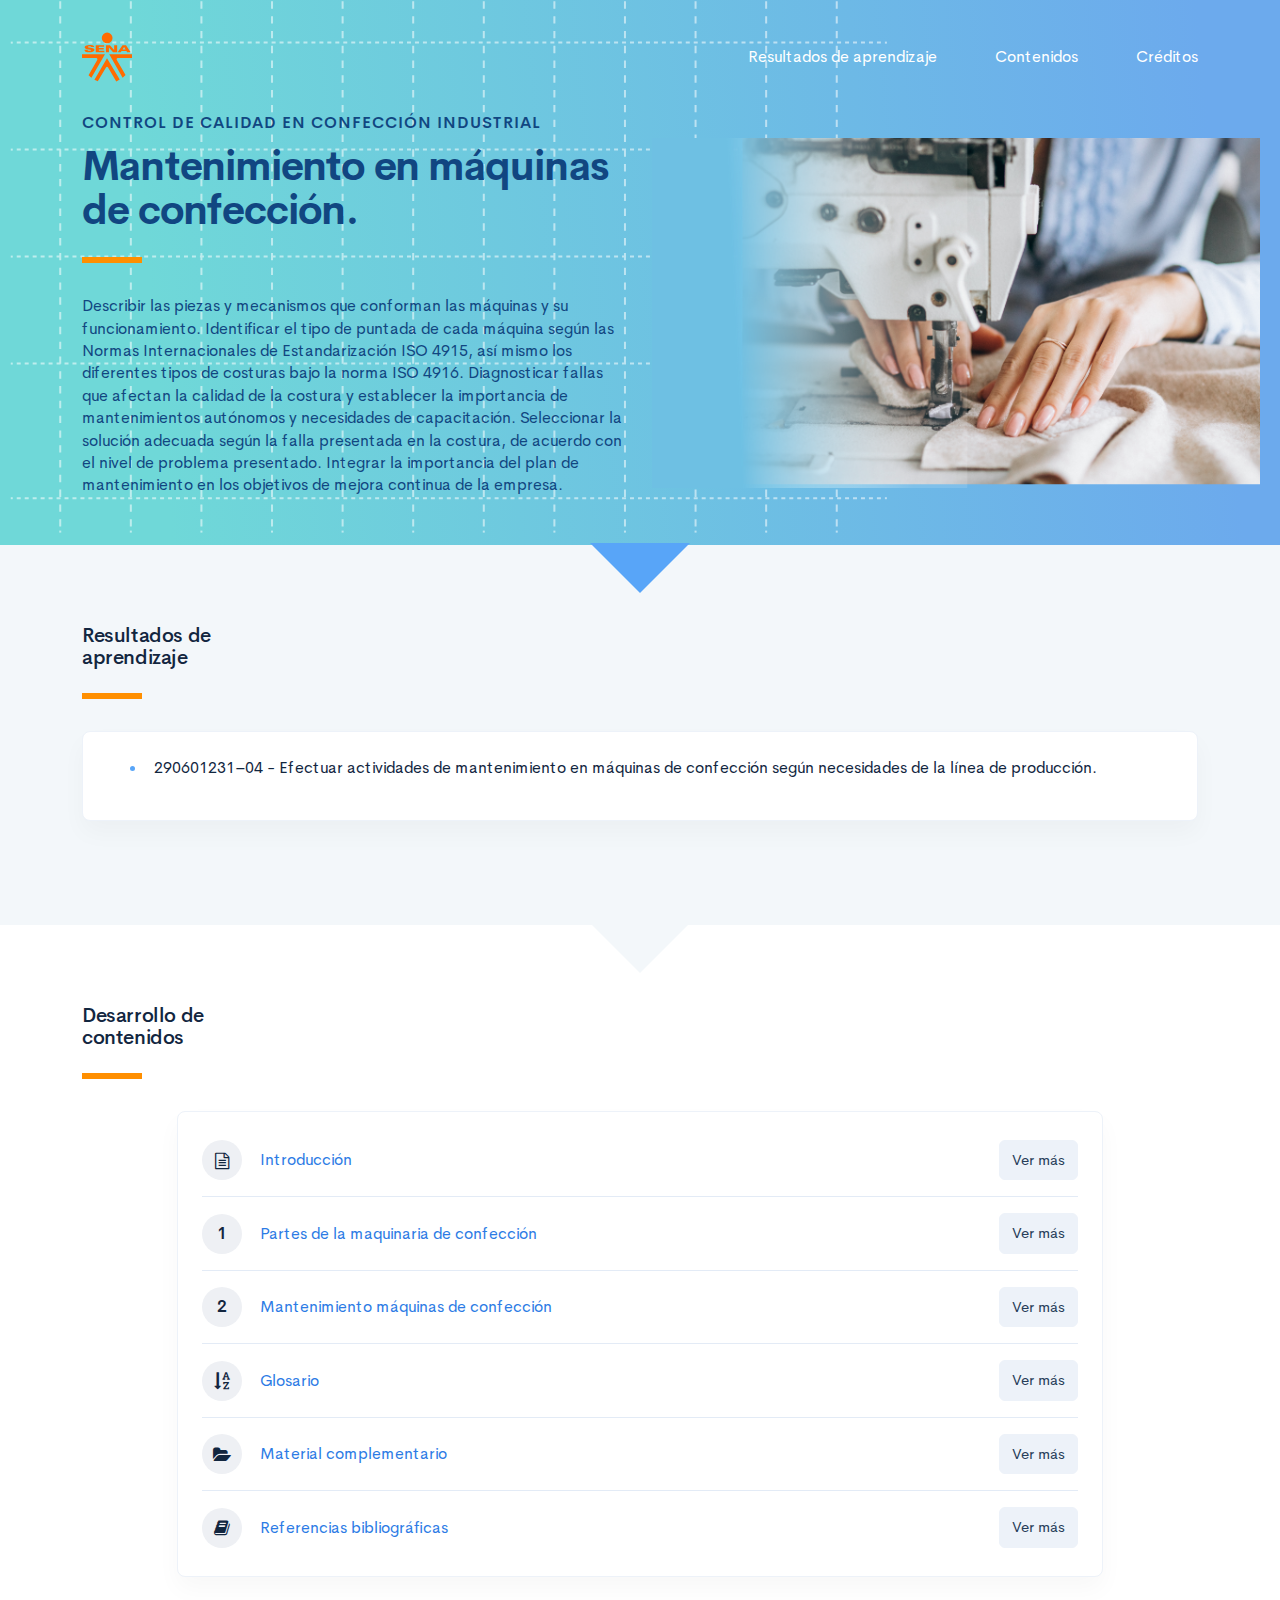
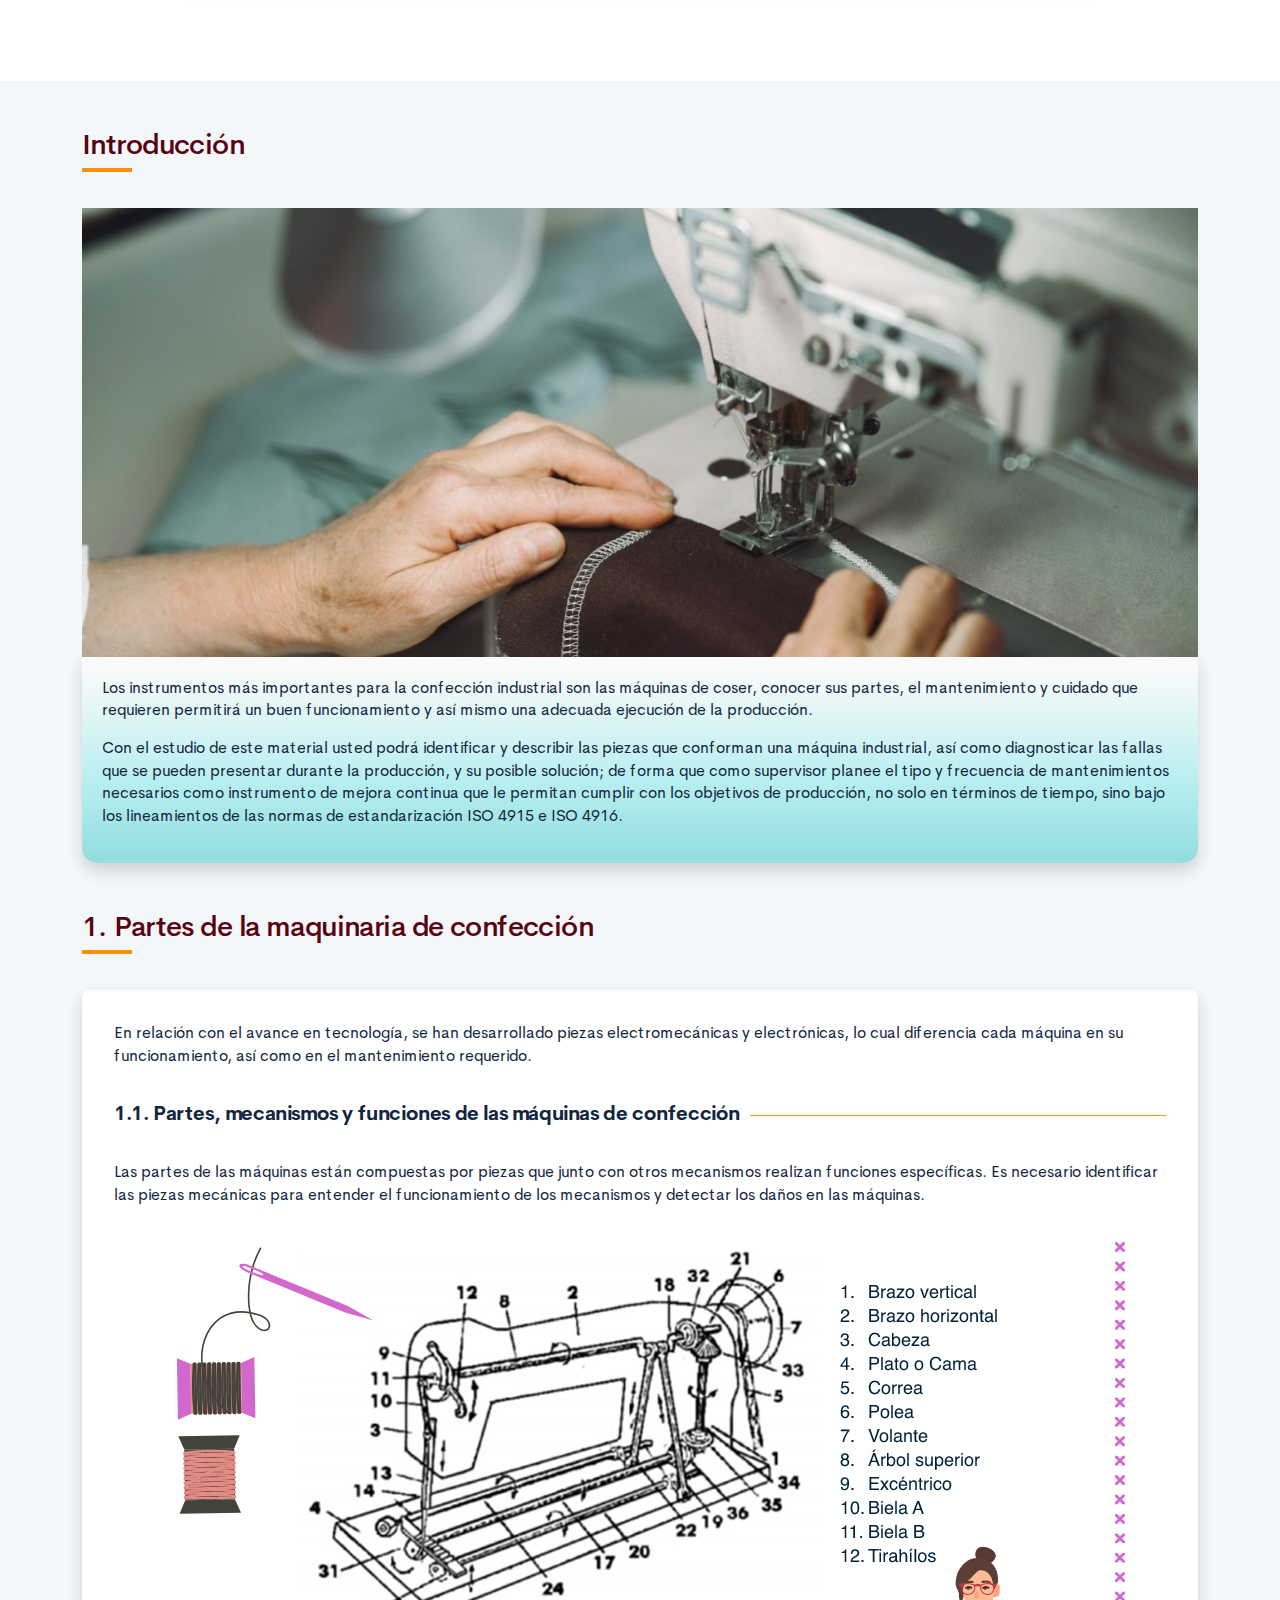
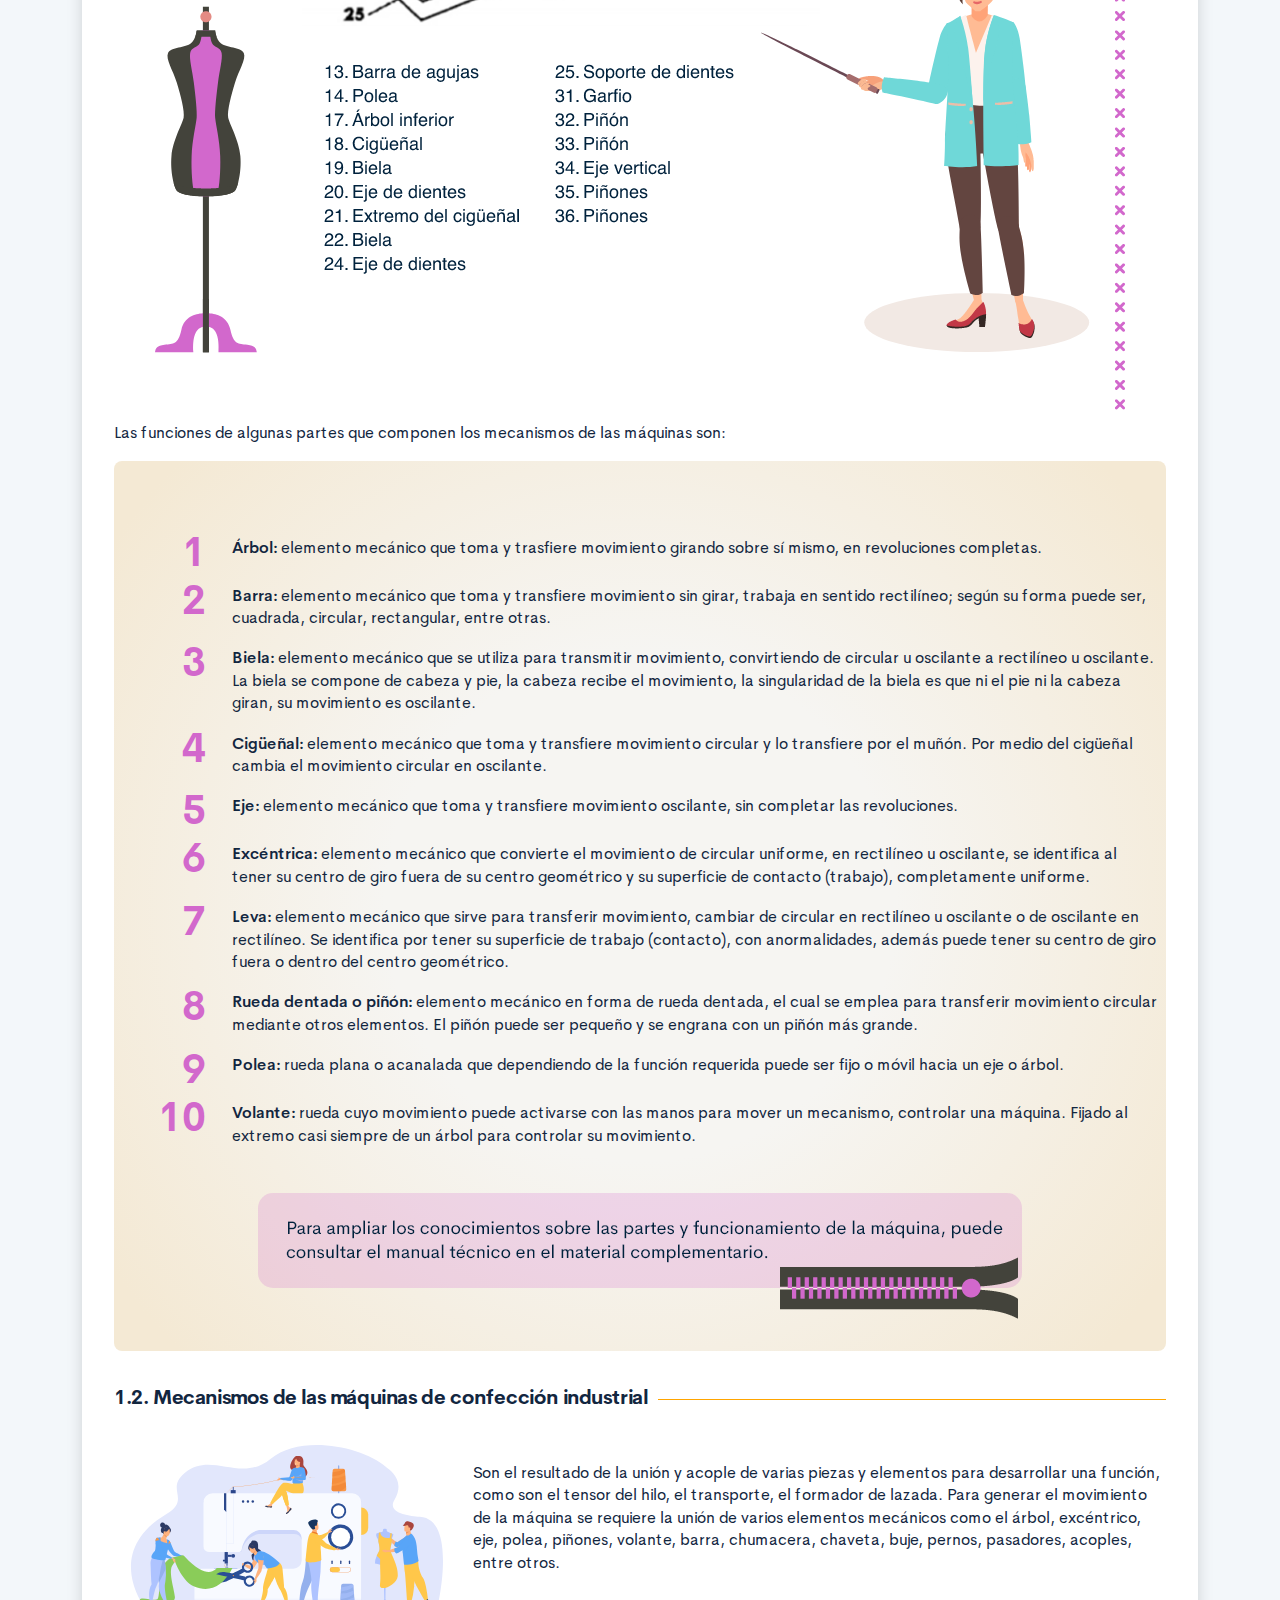
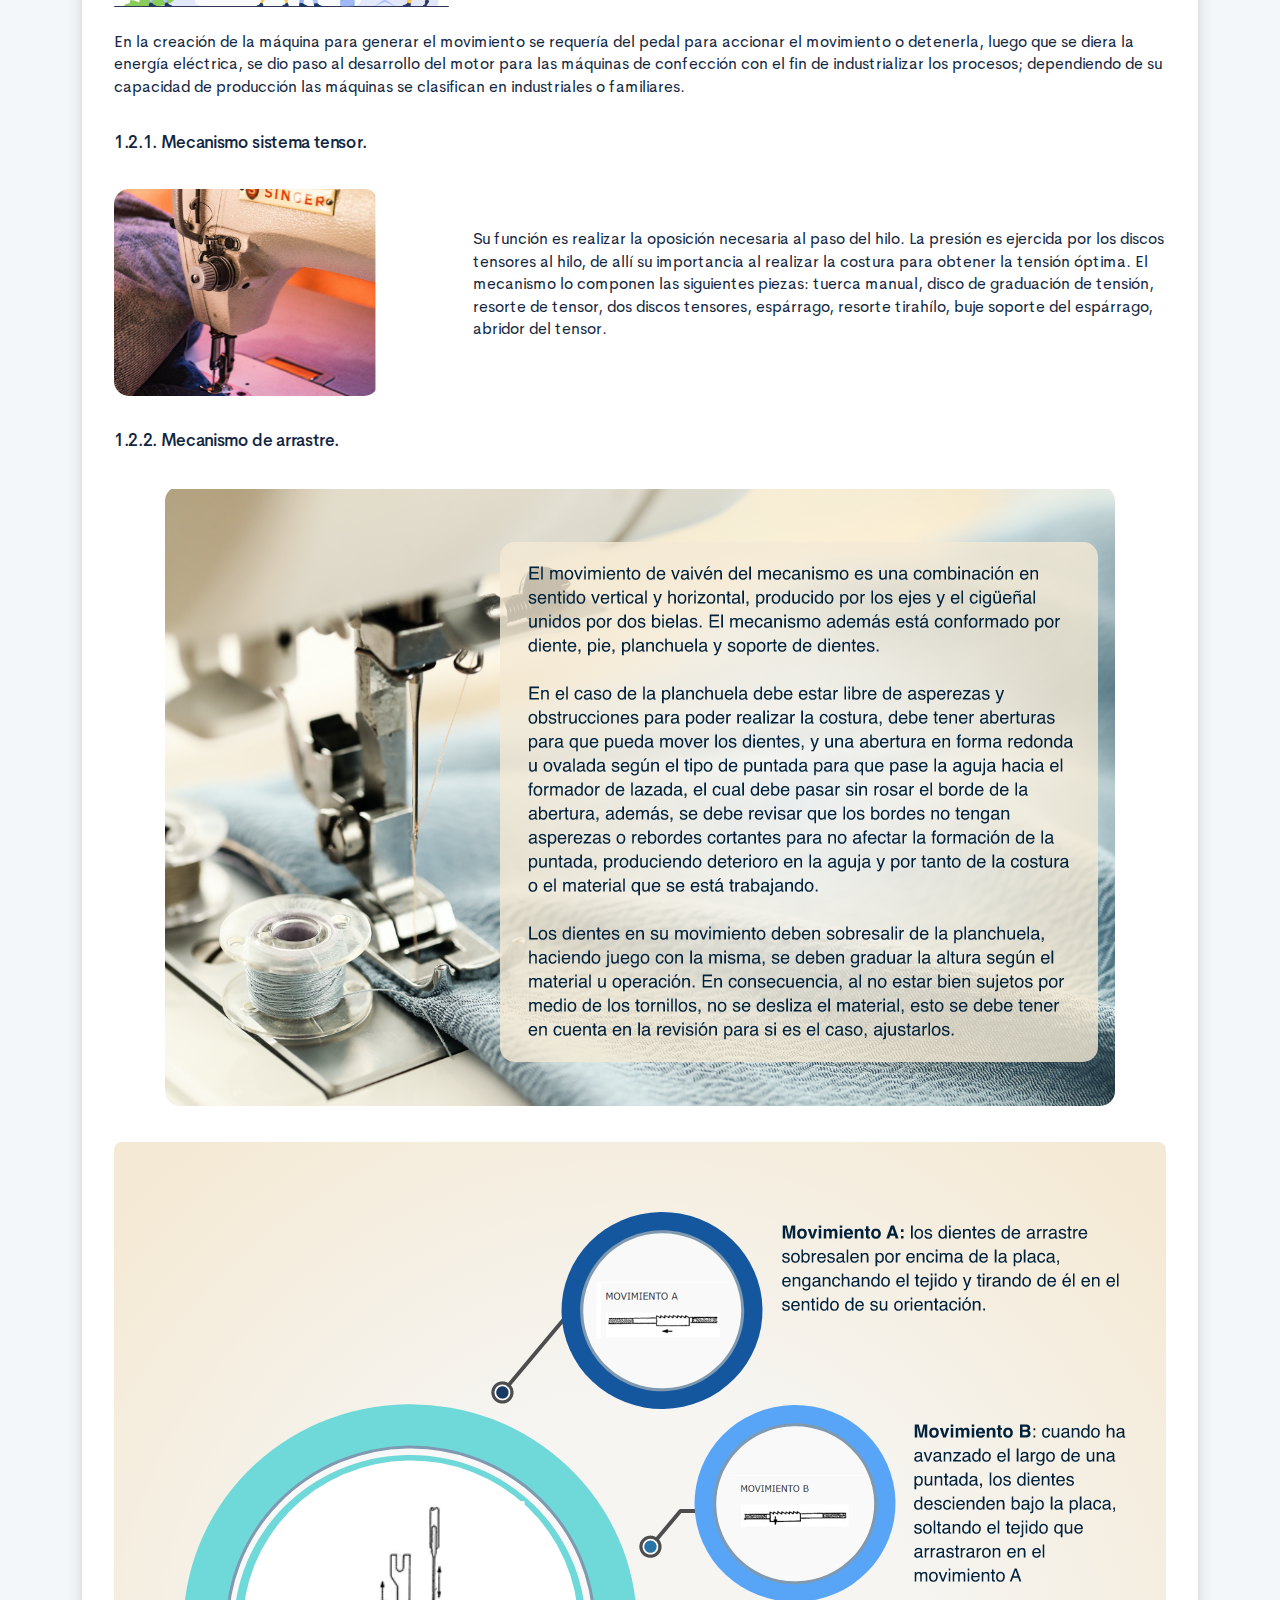
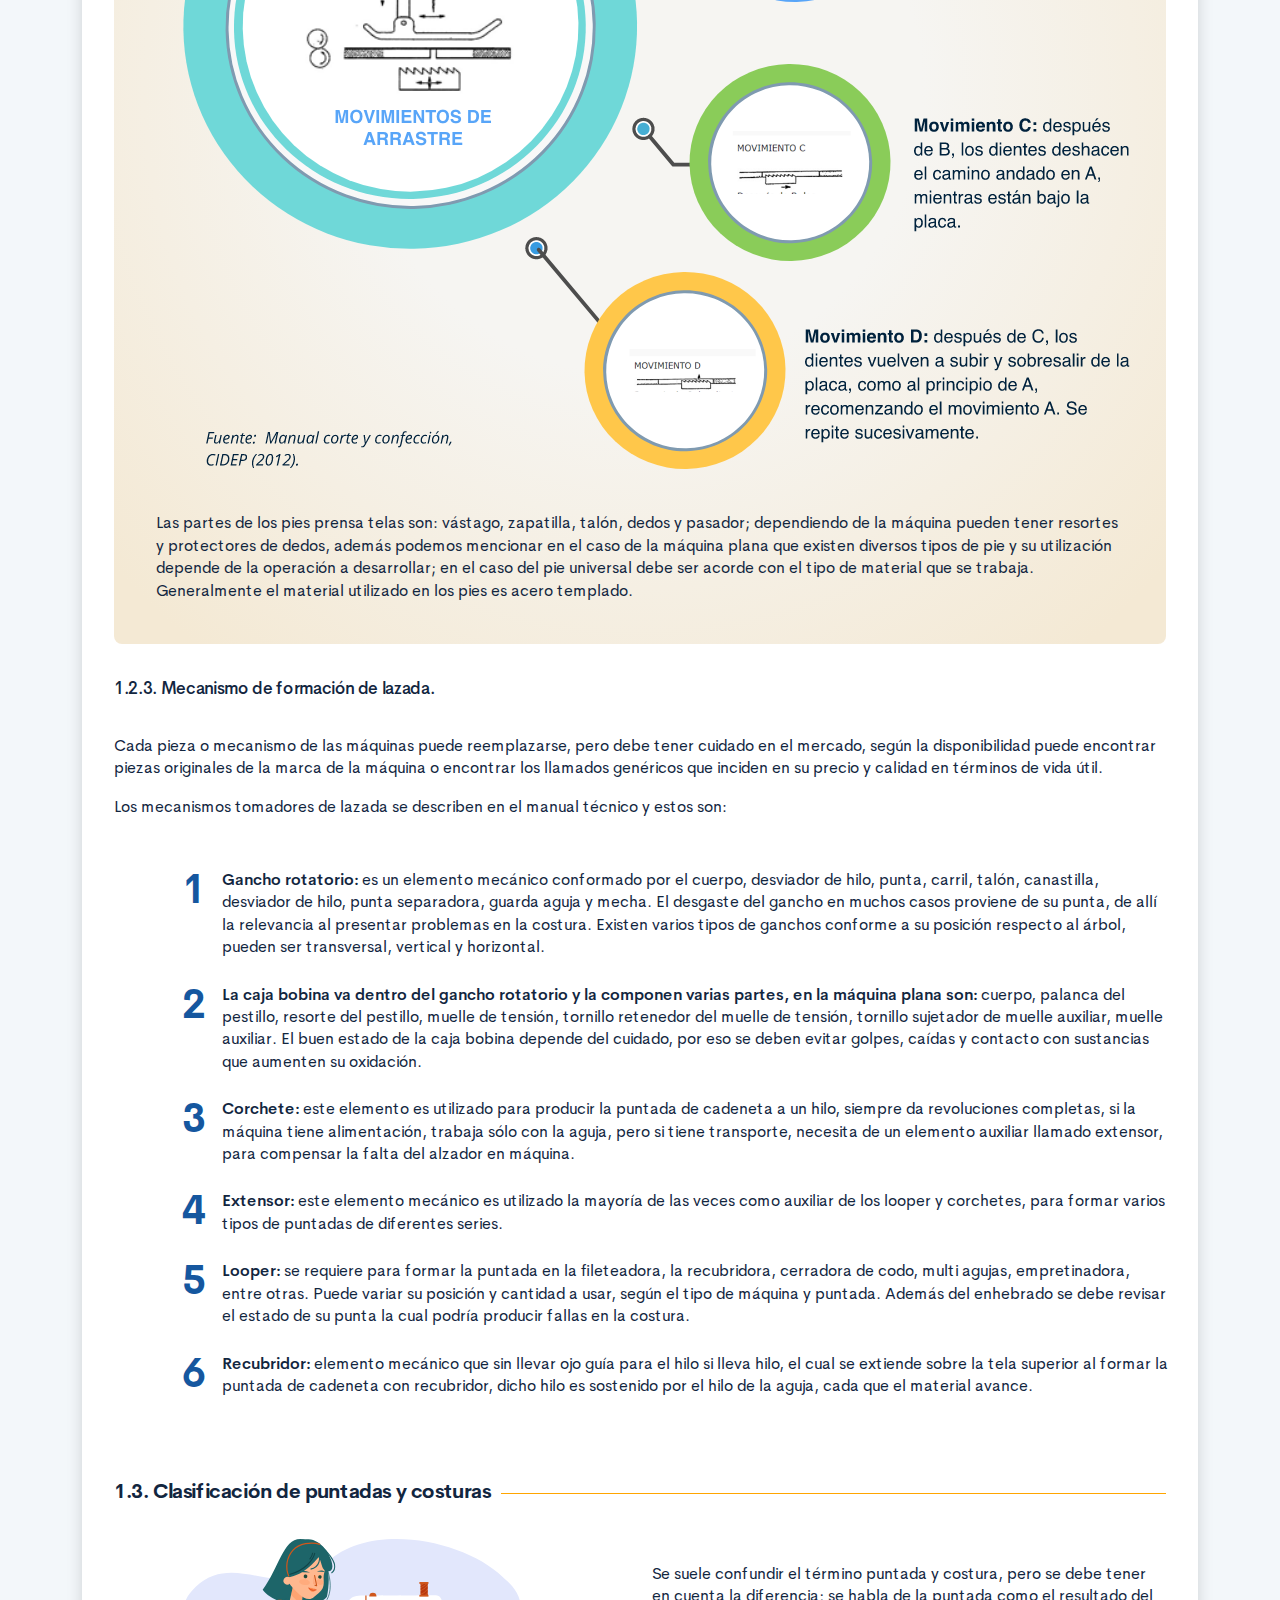
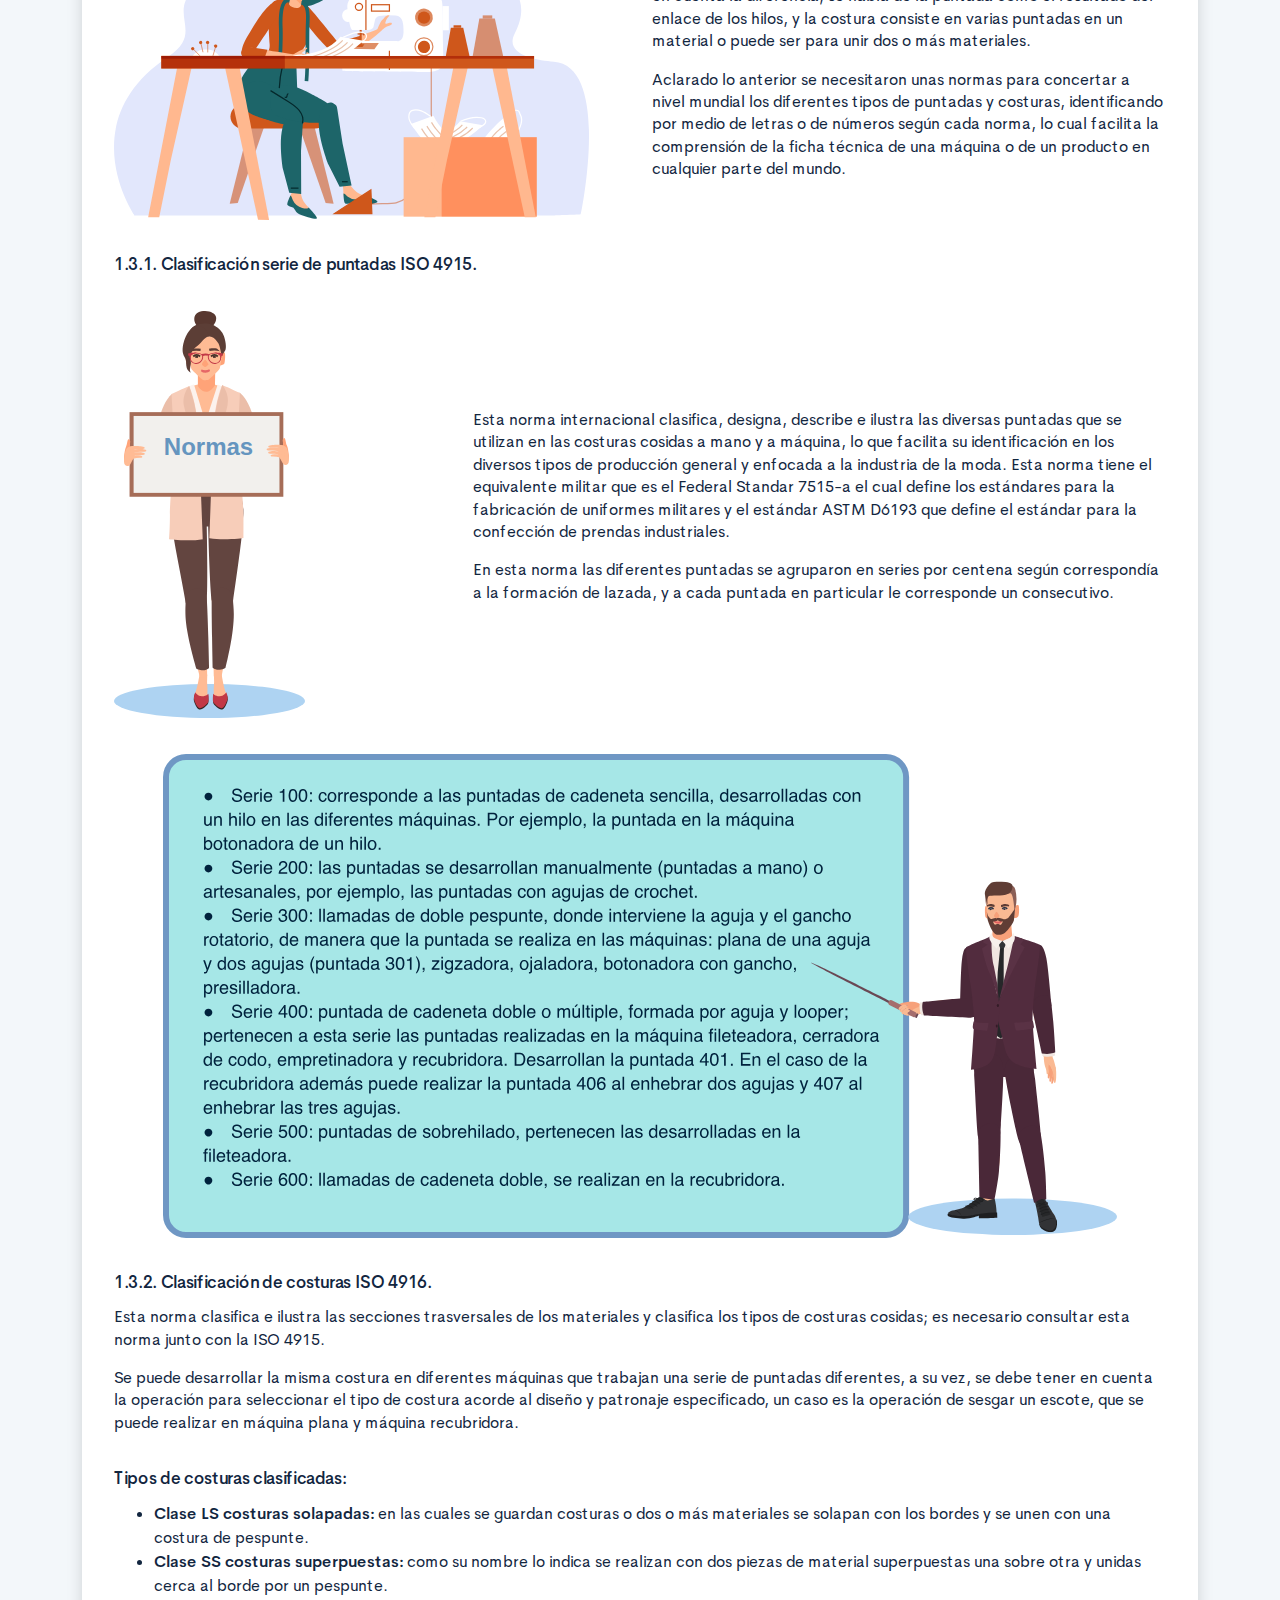
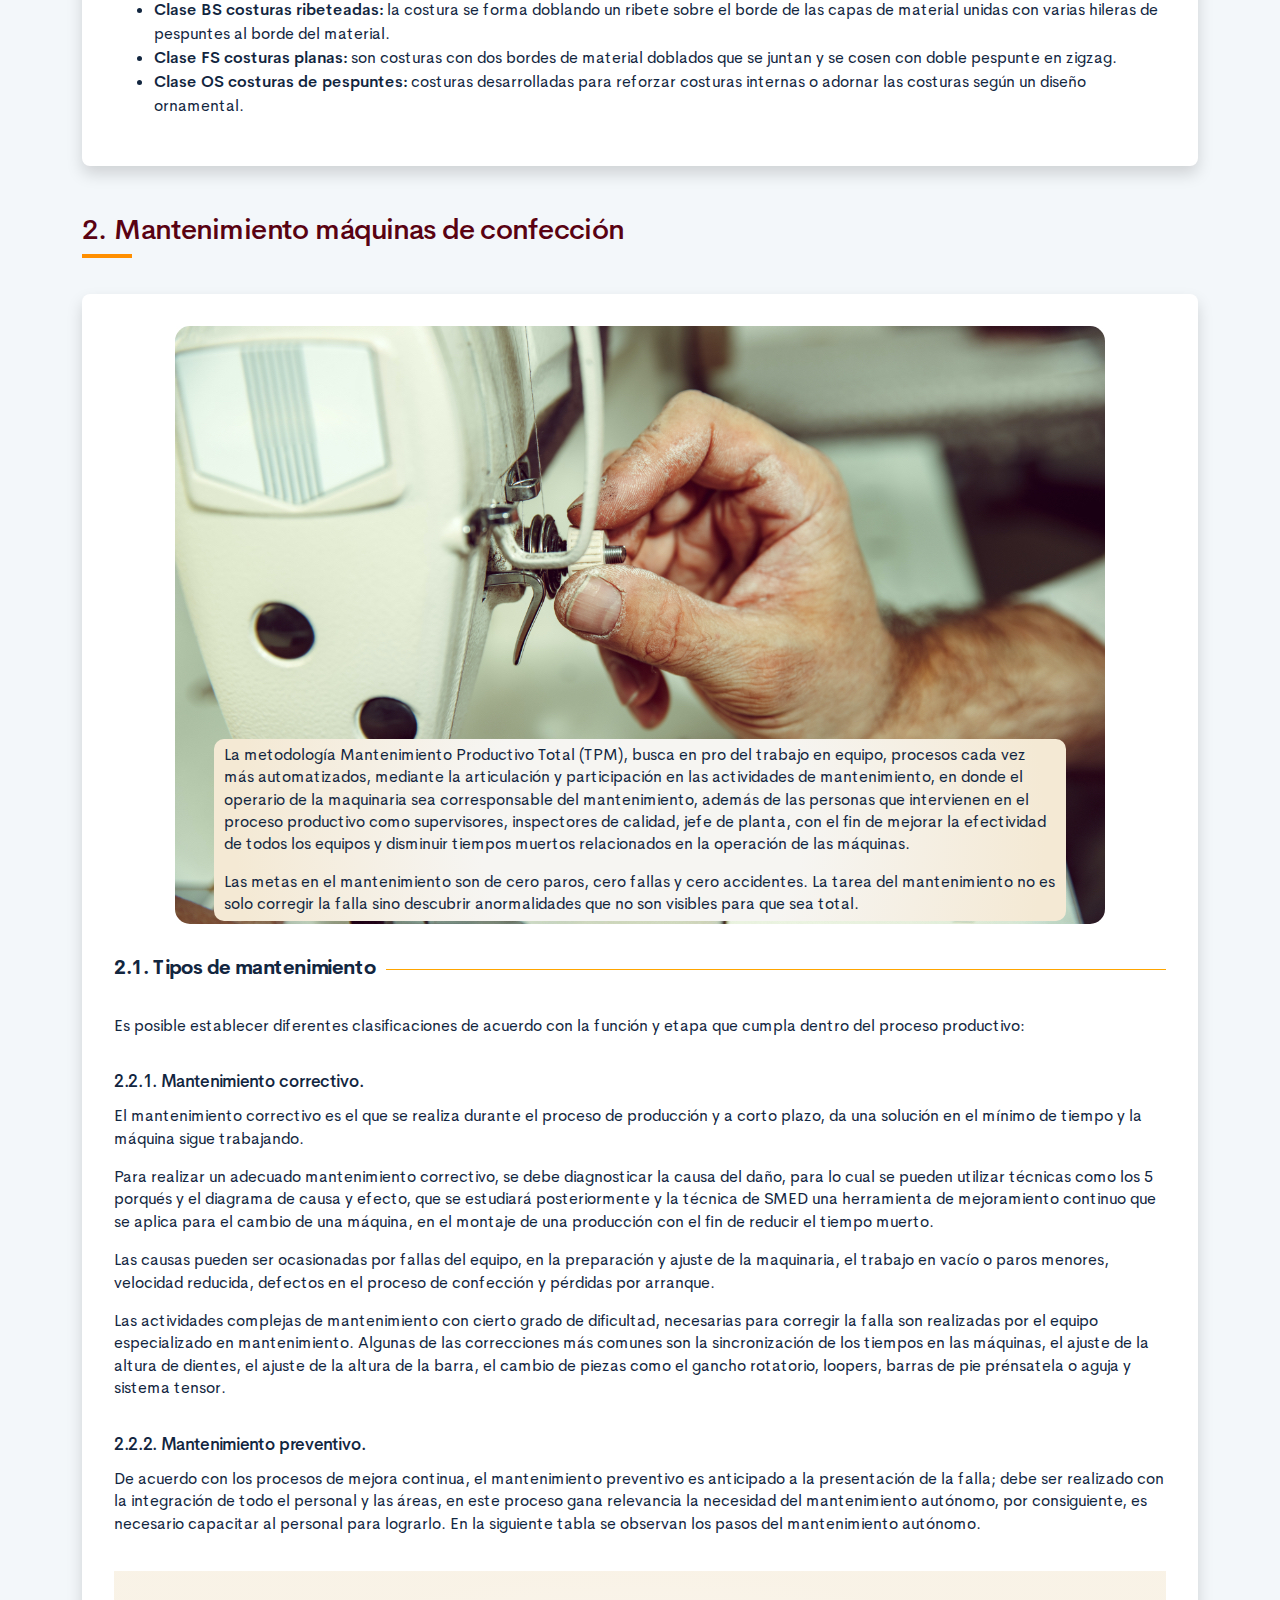
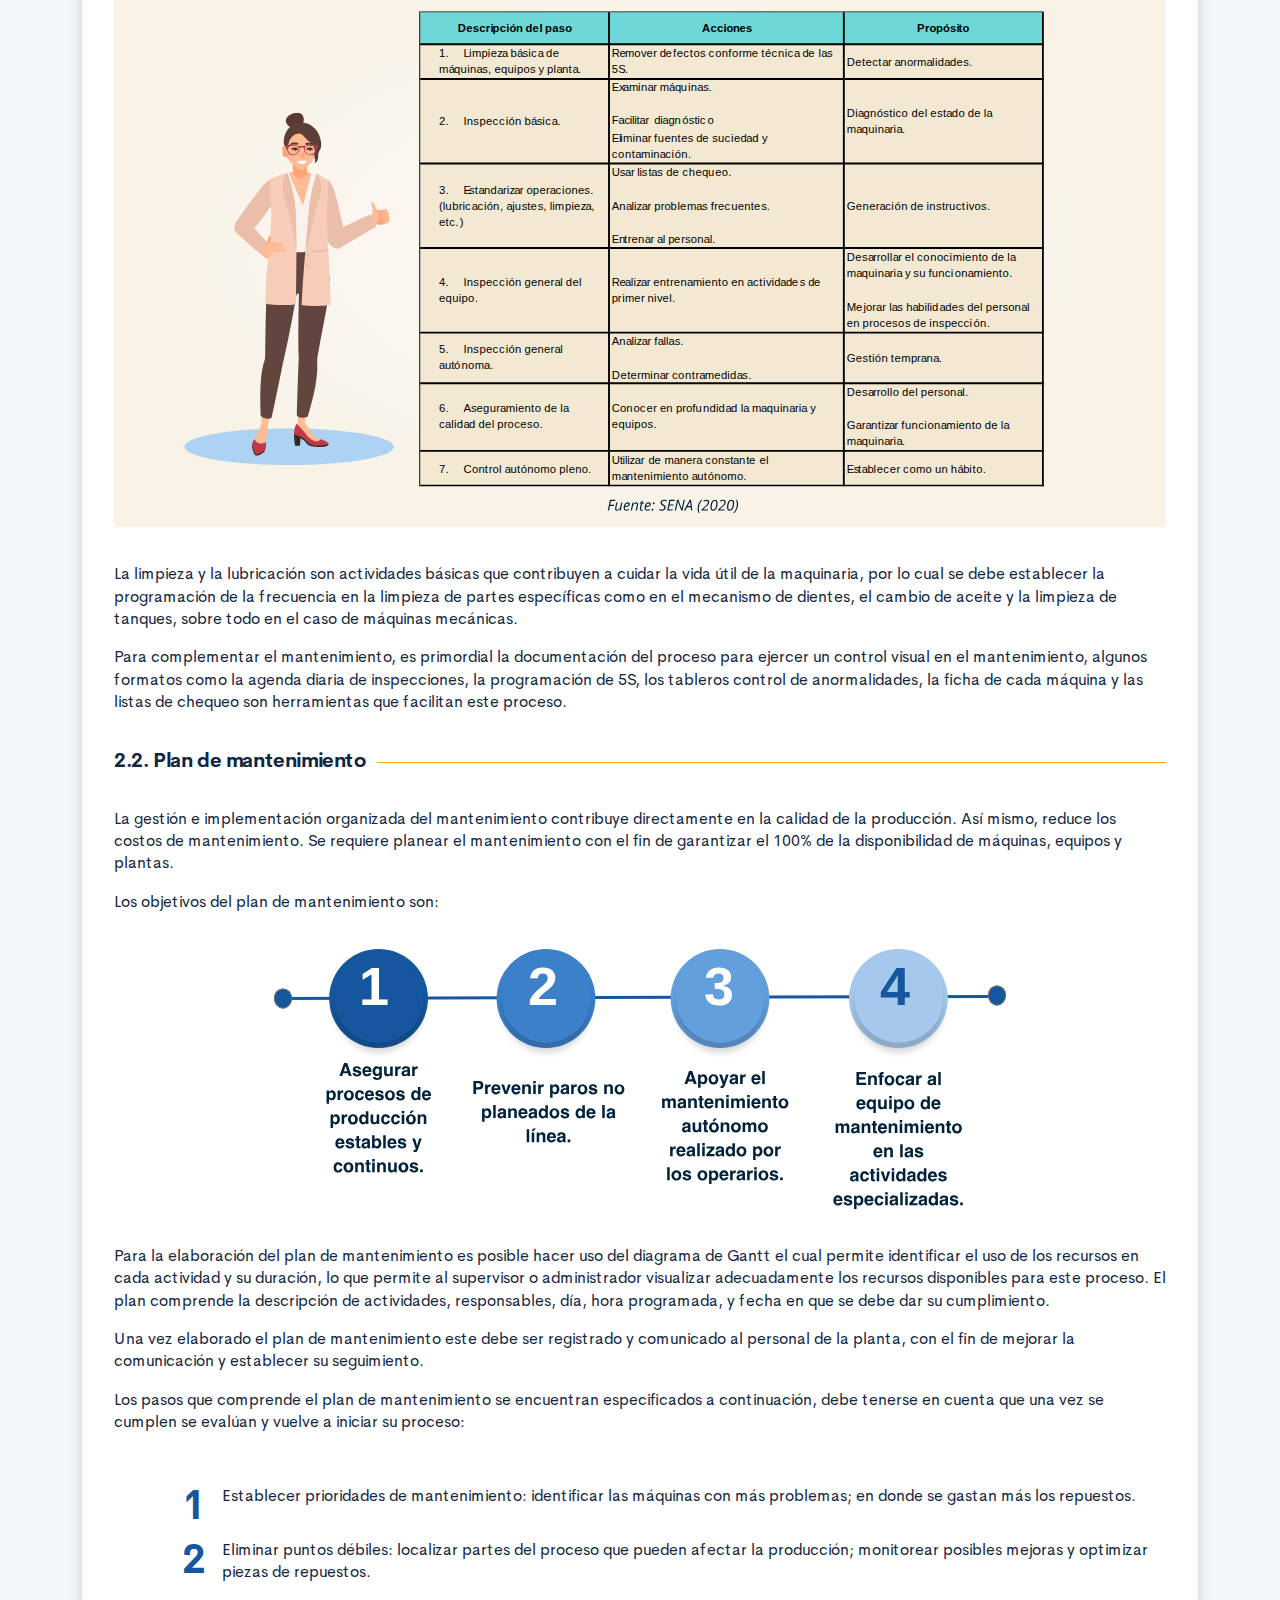
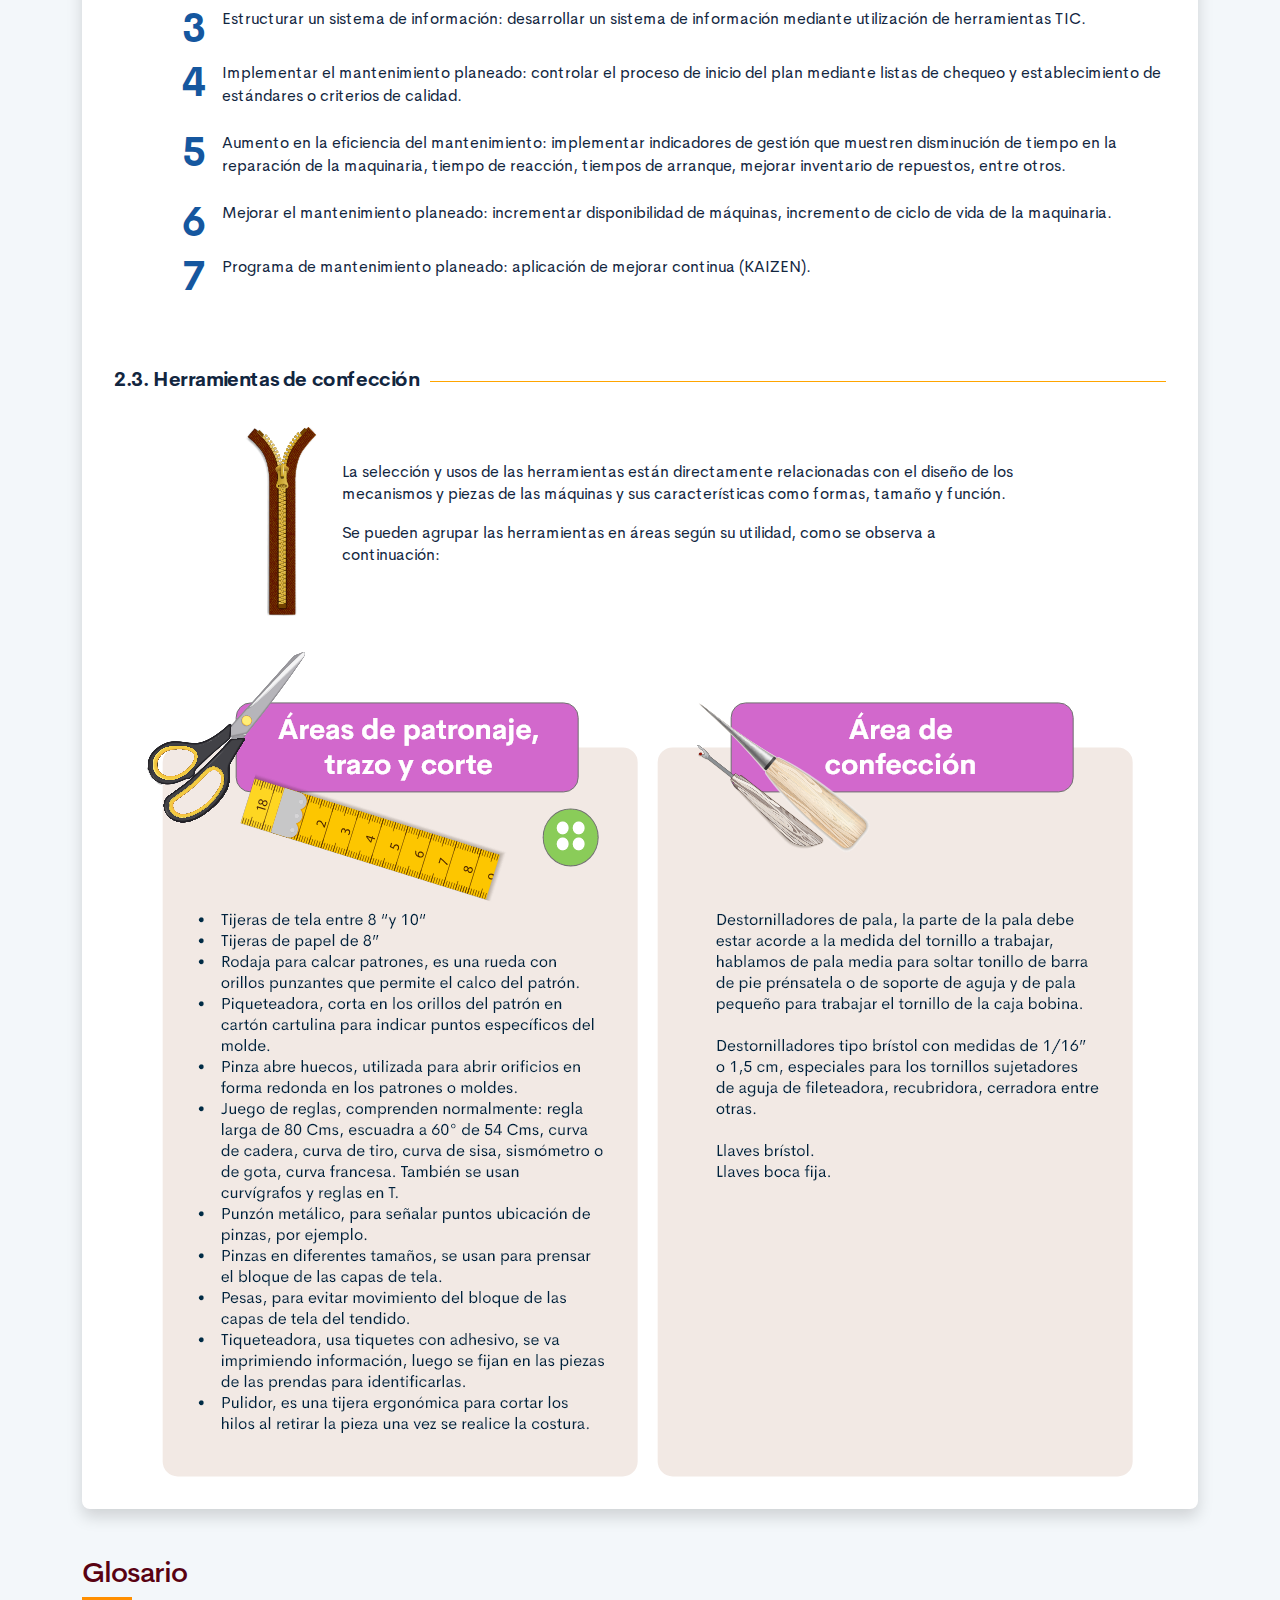
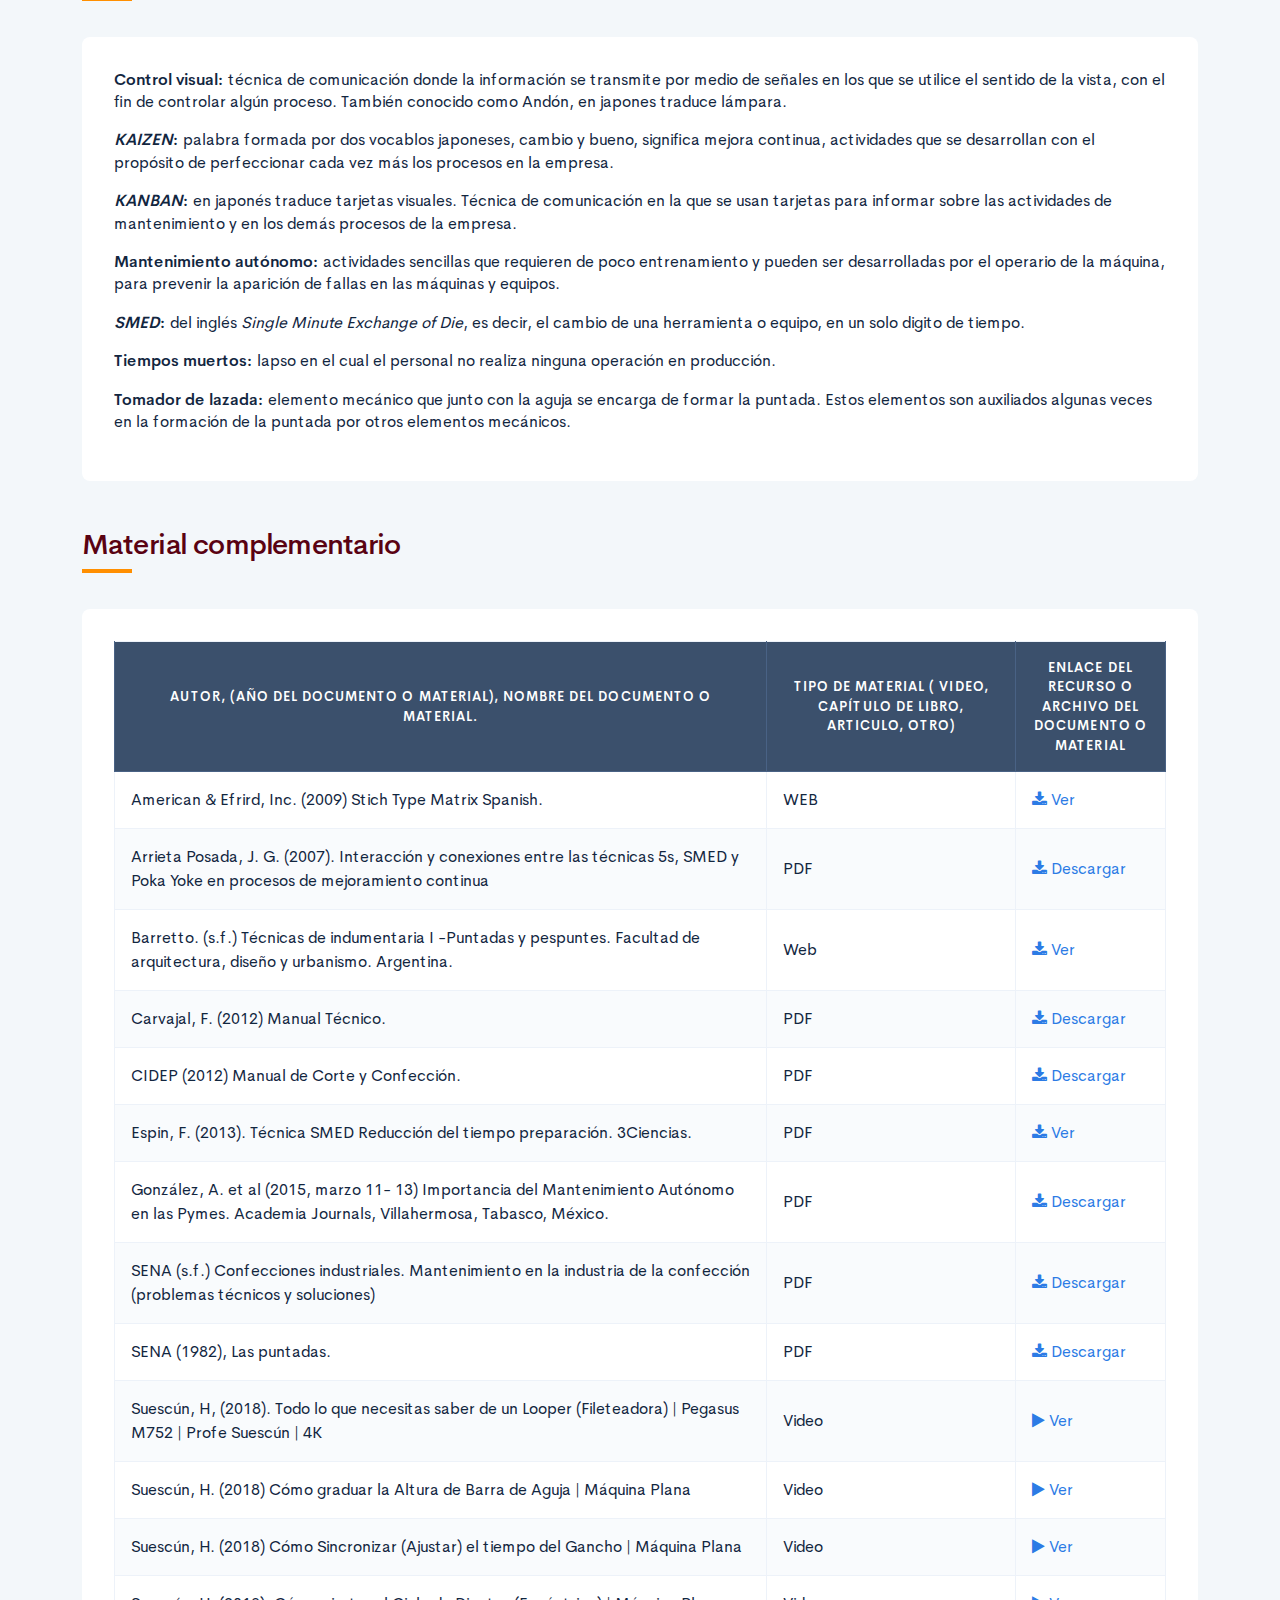
==== commit 9bdf1593: "Correcciones equipo repositorio" ====
--- a/public/material.html
+++ b/public/material.html
@@ -132,12 +132,10 @@
                 <div class="container" id="introduccion">
                     <div class="header-ecored">
                         <h1>Introducción</h1>
-                    </div>
-                    <div class="jumbotron bg-white shadow"><img class="img-a img-fluid" src="assets/images/pages/ilustraciones/img1.jpg" alt="">
-                        <div class="caja-azul">
-                            <p>Los instrumentos más importantes para la confección industrial son las máquinas de coser, conocer sus partes, el mantenimiento y cuidado que requieren permitirá un buen funcionamiento y así mismo una adecuada ejecución de la producción. </p>
-                            <p>Con el estudio de este material usted podrá identificar y describir las piezas que conforman una máquina industrial, así como diagnosticar las fallas que se pueden presentar durante la producción, y su posible solución; de forma que como supervisor planee el tipo y frecuencia de mantenimientos necesarios como instrumento de mejora continua que le permitan cumplir con los objetivos de producción, no solo en términos de tiempo, sino bajo los lineamientos de las normas de estandarización ISO 4915 e ISO 4916.</p>
-                        </div>
+                    </div><img class="img-a img-fluid" src="assets/images/pages/ilustraciones/img1.jpg" alt="">
+                    <div class="caja-azul shadow">
+                        <p>Los instrumentos más importantes para la confección industrial son las máquinas de coser, conocer sus partes, el mantenimiento y cuidado que requieren permitirá un buen funcionamiento y así mismo una adecuada ejecución de la producción. </p>
+                        <p>Con el estudio de este material usted podrá identificar y describir las piezas que conforman una máquina industrial, así como diagnosticar las fallas que se pueden presentar durante la producción, y su posible solución; de forma que como supervisor planee el tipo y frecuencia de mantenimientos necesarios como instrumento de mejora continua que le permitan cumplir con los objetivos de producción, no solo en términos de tiempo, sino bajo los lineamientos de las normas de estandarización ISO 4915 e ISO 4916.</p>
                     </div>
                 </div>
             </div>
--- a/public/assets/css/main.css
+++ b/public/assets/css/main.css
@@ -3,6 +3,6 @@
  * Copyright 2011-2019 The Bootstrap Authors
  * Copyright 2011-2019 Twitter, Inc.
  * Licensed under MIT (https://github.com/twbs/bootstrap/blob/master/LICENSE)
- */:root{--blue: #2C7BE5;--indigo: #727cf5;--purple: #6b5eae;--pink: #ff679b;--red: #E63757;--orange: #fd7e14;--yellow: #F6C343;--green: #00D97E;--teal: #02a8b5;--cyan: #39afd1;--white: #fff;--gray: #95AAC9;--gray-dark: #3B506C;--primary: #12263F;--secondary: #6E84A3;--success: #00A99A;--info: #39afd1;--warning: #ff8f00;--danger: #E63757;--light: #EDF2F9;--dark: #000;--white: #fff;--breakpoint-xs: 0;--breakpoint-sm: 576px;--breakpoint-md: 768px;--breakpoint-lg: 992px;--breakpoint-xl: 1200px;--font-family-sans-serif: "Cerebri Sans", sans-serif;--font-family-monospace: "Courier New", monospace}*,*::before,*::after{box-sizing:border-box}html{font-family:sans-serif;line-height:1.15;-webkit-text-size-adjust:100%;-webkit-tap-highlight-color:rgba(0,0,0,0)}article,aside,figcaption,figure,footer,header,hgroup,main,nav,section{display:block}body{margin:0;font-family:"Cerebri Sans",sans-serif;font-size:.9375rem;font-weight:400;line-height:1.5;color:#12263F;text-align:left;background-color:#F3F7FA}[tabindex="-1"]:focus:not(:focus-visible){outline:0 !important}hr{box-sizing:content-box;height:0;overflow:visible}h1,h2,h3,h4,h5,h6{margin-top:0;margin-bottom:1.125rem}p{margin-top:0;margin-bottom:1rem}abbr[title],abbr[data-original-title]{text-decoration:underline;text-decoration:underline dotted;cursor:help;border-bottom:0;text-decoration-skip-ink:none}address{margin-bottom:1rem;font-style:normal;line-height:inherit}ol,ul,dl{margin-top:0;margin-bottom:1rem}ol ol,ul ul,ol ul,ul ol{margin-bottom:0}dt{font-weight:600}dd{margin-bottom:.5rem;margin-left:0}blockquote{margin:0 0 1rem}b,strong{font-weight:bolder}small{font-size:80%}sub,sup{position:relative;font-size:75%;line-height:0;vertical-align:baseline}sub{bottom:-.25em}sup{top:-.5em}a{color:#2C7BE5;text-decoration:none;background-color:transparent}a:hover{color:#104082;text-decoration:none}a:not([href]){color:inherit;text-decoration:none}a:not([href]):hover{color:inherit;text-decoration:none}pre,code,kbd,samp{font-family:"Courier New",monospace;font-size:1em}pre{margin-top:0;margin-bottom:1rem;overflow:auto}figure{margin:0 0 1rem}img{vertical-align:middle;border-style:none}svg{overflow:hidden;vertical-align:middle}table{border-collapse:collapse}caption{padding-top:1rem;padding-bottom:1rem;color:#95AAC9;text-align:left;caption-side:bottom}th{text-align:inherit}label{display:inline-block;margin-bottom:.5rem}button{border-radius:0}button:focus{outline:1px dotted;outline:5px auto -webkit-focus-ring-color}input,button,select,optgroup,textarea{margin:0;font-family:inherit;font-size:inherit;line-height:inherit}button,input{overflow:visible}button,select{text-transform:none}select{word-wrap:normal}button,[type="button"],[type="reset"],[type="submit"]{-webkit-appearance:button}button:not(:disabled),[type="button"]:not(:disabled),[type="reset"]:not(:disabled),[type="submit"]:not(:disabled){cursor:pointer}button::-moz-focus-inner,[type="button"]::-moz-focus-inner,[type="reset"]::-moz-focus-inner,[type="submit"]::-moz-focus-inner{padding:0;border-style:none}input[type="radio"],input[type="checkbox"]{box-sizing:border-box;padding:0}input[type="date"],input[type="time"],input[type="datetime-local"],input[type="month"]{-webkit-appearance:listbox}textarea{overflow:auto;resize:vertical}fieldset{min-width:0;padding:0;margin:0;border:0}legend{display:block;width:100%;max-width:100%;padding:0;margin-bottom:.5rem;font-size:1.5rem;line-height:inherit;color:inherit;white-space:normal}progress{vertical-align:baseline}[type="number"]::-webkit-inner-spin-button,[type="number"]::-webkit-outer-spin-button{height:auto}[type="search"]{outline-offset:-2px;-webkit-appearance:none}[type="search"]::-webkit-search-decoration{-webkit-appearance:none}::-webkit-file-upload-button{font:inherit;-webkit-appearance:button}output{display:inline-block}summary{display:list-item;cursor:pointer}template{display:none}[hidden]{display:none !important}h1,h2,h3,h4,h5,h6,.h1,.h2,.h3,.h4,.h5,.h6{margin-bottom:1.125rem;font-weight:500;line-height:1.1}h1,.h1{font-size:1.625rem}h2,.h2{font-size:1.25rem}h3,.h3{font-size:1.0625rem}h4,.h4{font-size:.9375rem}h5,.h5{font-size:.8125rem}h6,.h6{font-size:.625rem}.lead{font-size:1.17188rem;font-weight:300}.display-1{font-size:4rem;font-weight:600;line-height:1.1}.display-2{font-size:3.25rem;font-weight:600;line-height:1.1}.display-3{font-size:2.625rem;font-weight:600;line-height:1.1}.display-4{font-size:2rem;font-weight:600;line-height:1.1}hr{margin-top:1rem;margin-bottom:1rem;border:0;border-top:1px solid #E3EBF6}small,.small{font-size:.8125rem;font-weight:400}mark,.mark{padding:.2em;background-color:#fcf8e3}.list-unstyled{padding-left:0;list-style:none}.list-inline{padding-left:0;list-style:none}.list-inline-item{display:inline-block}.list-inline-item:not(:last-child){margin-right:6px}.initialism{font-size:90%;text-transform:uppercase}.blockquote{margin-bottom:1.5rem;font-size:1.17188rem}.blockquote-footer{display:block;font-size:.8125rem;color:#95AAC9}.blockquote-footer::before{content:"\2014\00A0"}.img-fluid{max-width:100%;height:auto}.img-thumbnail{padding:.25rem;background-color:#F3F7FA;border:1px solid #E3EBF6;border-radius:.375rem;max-width:100%;height:auto}.figure{display:inline-block}.figure-img{margin-bottom:.75rem;line-height:1}.figure-caption{font-size:.8125rem;color:#95AAC9}code{font-size:87.5%;color:#2C7BE5;word-wrap:break-word}a>code{color:inherit}kbd{padding:.2rem .4rem;font-size:87.5%;color:#fff;background-color:#283E59;border-radius:.25rem}kbd kbd{padding:0;font-size:100%;font-weight:600}pre{display:block;font-size:87.5%;color:#283E59}pre code{font-size:inherit;color:inherit;word-break:normal}.pre-scrollable{max-height:340px;overflow-y:scroll}.container{width:100%;padding-right:12px;padding-left:12px;margin-right:auto;margin-left:auto}@media (min-width: 576px){.container{max-width:540px}}@media (min-width: 768px){.container{max-width:720px}}@media (min-width: 992px){.container{max-width:960px}}@media (min-width: 1200px){.container{max-width:1140px}}.container-fluid,.container-sm,.container-md,.container-lg,.container-xl{width:100%;padding-right:12px;padding-left:12px;margin-right:auto;margin-left:auto}@media (min-width: 576px){.container,.container-sm{max-width:540px}}@media (min-width: 768px){.container,.container-sm,.container-md{max-width:720px}}@media (min-width: 992px){.container,.container-sm,.container-md,.container-lg{max-width:960px}}@media (min-width: 1200px){.container,.container-sm,.container-md,.container-lg,.container-xl{max-width:1140px}}.row{display:flex;flex-wrap:wrap;margin-right:-12px;margin-left:-12px}.no-gutters{margin-right:0;margin-left:0}.no-gutters>.col,.no-gutters>[class*="col-"]{padding-right:0;padding-left:0}.col-1,.col-2,.col-3,.col-4,.col-5,.col-6,.col-7,.col-8,.col-9,.col-10,.col-11,.col-12,.col,.col-auto,.col-sm-1,.col-sm-2,.col-sm-3,.col-sm-4,.col-sm-5,.col-sm-6,.col-sm-7,.col-sm-8,.col-sm-9,.col-sm-10,.col-sm-11,.col-sm-12,.col-sm,.col-sm-auto,.col-md-1,.col-md-2,.col-md-3,.col-md-4,.col-md-5,.col-md-6,.col-md-7,.col-md-8,.col-md-9,.col-md-10,.col-md-11,.col-md-12,.col-md,.col-md-auto,.col-lg-1,.col-lg-2,.col-lg-3,.col-lg-4,.col-lg-5,.col-lg-6,.col-lg-7,.col-lg-8,.col-lg-9,.col-lg-10,.col-lg-11,.col-lg-12,.col-lg,.col-lg-auto,.col-xl-1,.col-xl-2,.col-xl-3,.col-xl-4,.col-xl-5,.col-xl-6,.col-xl-7,.col-xl-8,.col-xl-9,.col-xl-10,.col-xl-11,.col-xl-12,.col-xl,.col-xl-auto{position:relative;width:100%;padding-right:12px;padding-left:12px}.col{flex-basis:0;flex-grow:1;max-width:100%}.row-cols-1>*{flex:0 0 100%;max-width:100%}.row-cols-2>*{flex:0 0 50%;max-width:50%}.row-cols-3>*{flex:0 0 33.33333%;max-width:33.33333%}.row-cols-4>*{flex:0 0 25%;max-width:25%}.row-cols-5>*{flex:0 0 20%;max-width:20%}.row-cols-6>*{flex:0 0 16.66667%;max-width:16.66667%}.col-auto{flex:0 0 auto;width:auto;max-width:100%}.col-1{flex:0 0 8.33333%;max-width:8.33333%}.col-2{flex:0 0 16.66667%;max-width:16.66667%}.col-3{flex:0 0 25%;max-width:25%}.col-4{flex:0 0 33.33333%;max-width:33.33333%}.col-5{flex:0 0 41.66667%;max-width:41.66667%}.col-6{flex:0 0 50%;max-width:50%}.col-7{flex:0 0 58.33333%;max-width:58.33333%}.col-8{flex:0 0 66.66667%;max-width:66.66667%}.col-9{flex:0 0 75%;max-width:75%}.col-10{flex:0 0 83.33333%;max-width:83.33333%}.col-11{flex:0 0 91.66667%;max-width:91.66667%}.col-12{flex:0 0 100%;max-width:100%}.order-first{order:-1}.order-last{order:13}.order-0{order:0}.order-1{order:1}.order-2{order:2}.order-3{order:3}.order-4{order:4}.order-5{order:5}.order-6{order:6}.order-7{order:7}.order-8{order:8}.order-9{order:9}.order-10{order:10}.order-11{order:11}.order-12{order:12}.offset-1{margin-left:8.33333%}.offset-2{margin-left:16.66667%}.offset-3{margin-left:25%}.offset-4{margin-left:33.33333%}.offset-5{margin-left:41.66667%}.offset-6{margin-left:50%}.offset-7{margin-left:58.33333%}.offset-8{margin-left:66.66667%}.offset-9{margin-left:75%}.offset-10{margin-left:83.33333%}.offset-11{margin-left:91.66667%}@media (min-width: 576px){.col-sm{flex-basis:0;flex-grow:1;max-width:100%}.row-cols-sm-1>*{flex:0 0 100%;max-width:100%}.row-cols-sm-2>*{flex:0 0 50%;max-width:50%}.row-cols-sm-3>*{flex:0 0 33.33333%;max-width:33.33333%}.row-cols-sm-4>*{flex:0 0 25%;max-width:25%}.row-cols-sm-5>*{flex:0 0 20%;max-width:20%}.row-cols-sm-6>*{flex:0 0 16.66667%;max-width:16.66667%}.col-sm-auto{flex:0 0 auto;width:auto;max-width:100%}.col-sm-1{flex:0 0 8.33333%;max-width:8.33333%}.col-sm-2{flex:0 0 16.66667%;max-width:16.66667%}.col-sm-3{flex:0 0 25%;max-width:25%}.col-sm-4{flex:0 0 33.33333%;max-width:33.33333%}.col-sm-5{flex:0 0 41.66667%;max-width:41.66667%}.col-sm-6{flex:0 0 50%;max-width:50%}.col-sm-7{flex:0 0 58.33333%;max-width:58.33333%}.col-sm-8{flex:0 0 66.66667%;max-width:66.66667%}.col-sm-9{flex:0 0 75%;max-width:75%}.col-sm-10{flex:0 0 83.33333%;max-width:83.33333%}.col-sm-11{flex:0 0 91.66667%;max-width:91.66667%}.col-sm-12{flex:0 0 100%;max-width:100%}.order-sm-first{order:-1}.order-sm-last{order:13}.order-sm-0{order:0}.order-sm-1{order:1}.order-sm-2{order:2}.order-sm-3{order:3}.order-sm-4{order:4}.order-sm-5{order:5}.order-sm-6{order:6}.order-sm-7{order:7}.order-sm-8{order:8}.order-sm-9{order:9}.order-sm-10{order:10}.order-sm-11{order:11}.order-sm-12{order:12}.offset-sm-0{margin-left:0}.offset-sm-1{margin-left:8.33333%}.offset-sm-2{margin-left:16.66667%}.offset-sm-3{margin-left:25%}.offset-sm-4{margin-left:33.33333%}.offset-sm-5{margin-left:41.66667%}.offset-sm-6{margin-left:50%}.offset-sm-7{margin-left:58.33333%}.offset-sm-8{margin-left:66.66667%}.offset-sm-9{margin-left:75%}.offset-sm-10{margin-left:83.33333%}.offset-sm-11{margin-left:91.66667%}}@media (min-width: 768px){.col-md{flex-basis:0;flex-grow:1;max-width:100%}.row-cols-md-1>*{flex:0 0 100%;max-width:100%}.row-cols-md-2>*{flex:0 0 50%;max-width:50%}.row-cols-md-3>*{flex:0 0 33.33333%;max-width:33.33333%}.row-cols-md-4>*{flex:0 0 25%;max-width:25%}.row-cols-md-5>*{flex:0 0 20%;max-width:20%}.row-cols-md-6>*{flex:0 0 16.66667%;max-width:16.66667%}.col-md-auto{flex:0 0 auto;width:auto;max-width:100%}.col-md-1{flex:0 0 8.33333%;max-width:8.33333%}.col-md-2{flex:0 0 16.66667%;max-width:16.66667%}.col-md-3{flex:0 0 25%;max-width:25%}.col-md-4{flex:0 0 33.33333%;max-width:33.33333%}.col-md-5{flex:0 0 41.66667%;max-width:41.66667%}.col-md-6{flex:0 0 50%;max-width:50%}.col-md-7{flex:0 0 58.33333%;max-width:58.33333%}.col-md-8{flex:0 0 66.66667%;max-width:66.66667%}.col-md-9{flex:0 0 75%;max-width:75%}.col-md-10{flex:0 0 83.33333%;max-width:83.33333%}.col-md-11{flex:0 0 91.66667%;max-width:91.66667%}.col-md-12{flex:0 0 100%;max-width:100%}.order-md-first{order:-1}.order-md-last{order:13}.order-md-0{order:0}.order-md-1{order:1}.order-md-2{order:2}.order-md-3{order:3}.order-md-4{order:4}.order-md-5{order:5}.order-md-6{order:6}.order-md-7{order:7}.order-md-8{order:8}.order-md-9{order:9}.order-md-10{order:10}.order-md-11{order:11}.order-md-12{order:12}.offset-md-0{margin-left:0}.offset-md-1{margin-left:8.33333%}.offset-md-2{margin-left:16.66667%}.offset-md-3{margin-left:25%}.offset-md-4{margin-left:33.33333%}.offset-md-5{margin-left:41.66667%}.offset-md-6{margin-left:50%}.offset-md-7{margin-left:58.33333%}.offset-md-8{margin-left:66.66667%}.offset-md-9{margin-left:75%}.offset-md-10{margin-left:83.33333%}.offset-md-11{margin-left:91.66667%}}@media (min-width: 992px){.col-lg{flex-basis:0;flex-grow:1;max-width:100%}.row-cols-lg-1>*{flex:0 0 100%;max-width:100%}.row-cols-lg-2>*{flex:0 0 50%;max-width:50%}.row-cols-lg-3>*{flex:0 0 33.33333%;max-width:33.33333%}.row-cols-lg-4>*{flex:0 0 25%;max-width:25%}.row-cols-lg-5>*{flex:0 0 20%;max-width:20%}.row-cols-lg-6>*{flex:0 0 16.66667%;max-width:16.66667%}.col-lg-auto{flex:0 0 auto;width:auto;max-width:100%}.col-lg-1{flex:0 0 8.33333%;max-width:8.33333%}.col-lg-2{flex:0 0 16.66667%;max-width:16.66667%}.col-lg-3{flex:0 0 25%;max-width:25%}.col-lg-4{flex:0 0 33.33333%;max-width:33.33333%}.col-lg-5{flex:0 0 41.66667%;max-width:41.66667%}.col-lg-6{flex:0 0 50%;max-width:50%}.col-lg-7{flex:0 0 58.33333%;max-width:58.33333%}.col-lg-8{flex:0 0 66.66667%;max-width:66.66667%}.col-lg-9{flex:0 0 75%;max-width:75%}.col-lg-10{flex:0 0 83.33333%;max-width:83.33333%}.col-lg-11{flex:0 0 91.66667%;max-width:91.66667%}.col-lg-12{flex:0 0 100%;max-width:100%}.order-lg-first{order:-1}.order-lg-last{order:13}.order-lg-0{order:0}.order-lg-1{order:1}.order-lg-2{order:2}.order-lg-3{order:3}.order-lg-4{order:4}.order-lg-5{order:5}.order-lg-6{order:6}.order-lg-7{order:7}.order-lg-8{order:8}.order-lg-9{order:9}.order-lg-10{order:10}.order-lg-11{order:11}.order-lg-12{order:12}.offset-lg-0{margin-left:0}.offset-lg-1{margin-left:8.33333%}.offset-lg-2{margin-left:16.66667%}.offset-lg-3{margin-left:25%}.offset-lg-4{margin-left:33.33333%}.offset-lg-5{margin-left:41.66667%}.offset-lg-6{margin-left:50%}.offset-lg-7{margin-left:58.33333%}.offset-lg-8{margin-left:66.66667%}.offset-lg-9{margin-left:75%}.offset-lg-10{margin-left:83.33333%}.offset-lg-11{margin-left:91.66667%}}@media (min-width: 1200px){.col-xl{flex-basis:0;flex-grow:1;max-width:100%}.row-cols-xl-1>*{flex:0 0 100%;max-width:100%}.row-cols-xl-2>*{flex:0 0 50%;max-width:50%}.row-cols-xl-3>*{flex:0 0 33.33333%;max-width:33.33333%}.row-cols-xl-4>*{flex:0 0 25%;max-width:25%}.row-cols-xl-5>*{flex:0 0 20%;max-width:20%}.row-cols-xl-6>*{flex:0 0 16.66667%;max-width:16.66667%}.col-xl-auto{flex:0 0 auto;width:auto;max-width:100%}.col-xl-1{flex:0 0 8.33333%;max-width:8.33333%}.col-xl-2{flex:0 0 16.66667%;max-width:16.66667%}.col-xl-3{flex:0 0 25%;max-width:25%}.col-xl-4{flex:0 0 33.33333%;max-width:33.33333%}.col-xl-5{flex:0 0 41.66667%;max-width:41.66667%}.col-xl-6{flex:0 0 50%;max-width:50%}.col-xl-7{flex:0 0 58.33333%;max-width:58.33333%}.col-xl-8{flex:0 0 66.66667%;max-width:66.66667%}.col-xl-9{flex:0 0 75%;max-width:75%}.col-xl-10{flex:0 0 83.33333%;max-width:83.33333%}.col-xl-11{flex:0 0 91.66667%;max-width:91.66667%}.col-xl-12{flex:0 0 100%;max-width:100%}.order-xl-first{order:-1}.order-xl-last{order:13}.order-xl-0{order:0}.order-xl-1{order:1}.order-xl-2{order:2}.order-xl-3{order:3}.order-xl-4{order:4}.order-xl-5{order:5}.order-xl-6{order:6}.order-xl-7{order:7}.order-xl-8{order:8}.order-xl-9{order:9}.order-xl-10{order:10}.order-xl-11{order:11}.order-xl-12{order:12}.offset-xl-0{margin-left:0}.offset-xl-1{margin-left:8.33333%}.offset-xl-2{margin-left:16.66667%}.offset-xl-3{margin-left:25%}.offset-xl-4{margin-left:33.33333%}.offset-xl-5{margin-left:41.66667%}.offset-xl-6{margin-left:50%}.offset-xl-7{margin-left:58.33333%}.offset-xl-8{margin-left:66.66667%}.offset-xl-9{margin-left:75%}.offset-xl-10{margin-left:83.33333%}.offset-xl-11{margin-left:91.66667%}}.table{width:100%;margin-bottom:1.5rem;color:#12263F}.table th,.table td{padding:1rem;vertical-align:top;border-top:1px solid #EDF2F9}.table thead th{vertical-align:bottom;border-bottom:2px solid #EDF2F9}.table tbody+tbody{border-top:2px solid #EDF2F9}.table-sm th,.table-sm td{padding:1rem}.table-bordered{border:1px solid #EDF2F9}.table-bordered th,.table-bordered td{border:1px solid #EDF2F9}.table-bordered thead th,.table-bordered thead td{border-bottom-width:2px}.table-borderless th,.table-borderless td,.table-borderless thead th,.table-borderless tbody+tbody{border:0}.table-striped tbody tr:nth-of-type(even){background-color:#F9FBFD}.table-hover tbody tr:hover{color:#12263F;background-color:#F9FBFD}.table-primary,.table-primary>th,.table-primary>td{background-color:#bdc2c9}.table-primary th,.table-primary td,.table-primary thead th,.table-primary tbody+tbody{border-color:#848e9b}.table-hover .table-primary:hover{background-color:#afb5be}.table-hover .table-primary:hover>td,.table-hover .table-primary:hover>th{background-color:#afb5be}.table-secondary,.table-secondary>th,.table-secondary>td{background-color:#d6dde5}.table-secondary th,.table-secondary td,.table-secondary thead th,.table-secondary tbody+tbody{border-color:#b4bfcf}.table-hover .table-secondary:hover{background-color:#c6d0db}.table-hover .table-secondary:hover>td,.table-hover .table-secondary:hover>th{background-color:#c6d0db}.table-success,.table-success>th,.table-success>td{background-color:#b8e7e3}.table-success th,.table-success td,.table-success thead th,.table-success tbody+tbody{border-color:#7ad2ca}.table-hover .table-success:hover{background-color:#a5e1db}.table-hover .table-success:hover>td,.table-hover .table-success:hover>th{background-color:#a5e1db}.table-info,.table-info>th,.table-info>td{background-color:#c8e9f2}.table-info th,.table-info td,.table-info thead th,.table-info tbody+tbody{border-color:#98d5e7}.table-hover .table-info:hover{background-color:#b3e1ed}.table-hover .table-info:hover>td,.table-hover .table-info:hover>th{background-color:#b3e1ed}.table-warning,.table-warning>th,.table-warning>td{background-color:#ffe0b8}.table-warning th,.table-warning td,.table-warning thead th,.table-warning tbody+tbody{border-color:#ffc57a}.table-hover .table-warning:hover{background-color:#ffd59f}.table-hover .table-warning:hover>td,.table-hover .table-warning:hover>th{background-color:#ffd59f}.table-danger,.table-danger>th,.table-danger>td{background-color:#f8c7d0}.table-danger th,.table-danger td,.table-danger thead th,.table-danger tbody+tbody{border-color:#f297a8}.table-hover .table-danger:hover{background-color:#f5b0bd}.table-hover .table-danger:hover>td,.table-hover .table-danger:hover>th{background-color:#f5b0bd}.table-light,.table-light>th,.table-light>td{background-color:#fafbfd}.table-light th,.table-light td,.table-light thead th,.table-light tbody+tbody{border-color:#f6f8fc}.table-hover .table-light:hover{background-color:#e8ecf6}.table-hover .table-light:hover>td,.table-hover .table-light:hover>th{background-color:#e8ecf6}.table-dark,.table-dark>th,.table-dark>td{background-color:#b8b8b8}.table-dark th,.table-dark td,.table-dark thead th,.table-dark tbody+tbody{border-color:#7a7a7a}.table-hover .table-dark:hover{background-color:#ababab}.table-hover .table-dark:hover>td,.table-hover .table-dark:hover>th{background-color:#ababab}.table-white,.table-white>th,.table-white>td{background-color:#fff}.table-white th,.table-white td,.table-white thead th,.table-white tbody+tbody{border-color:#fff}.table-hover .table-white:hover{background-color:#f2f2f2}.table-hover .table-white:hover>td,.table-hover .table-white:hover>th{background-color:#f2f2f2}.table-active,.table-active>th,.table-active>td{background-color:#F9FBFD}.table-hover .table-active:hover{background-color:#e6eef7}.table-hover .table-active:hover>td,.table-hover .table-active:hover>th{background-color:#e6eef7}.table .thead-dark th{color:#fff;background-color:#3B506C;border-color:#496285}.table .thead-light th{color:#95AAC9;background-color:#F9FBFD;border-color:#EDF2F9}.table-dark{color:#fff;background-color:#3B506C}.table-dark th,.table-dark td,.table-dark thead th{border-color:#496285}.table-dark.table-bordered{border:0}.table-dark.table-striped tbody tr:nth-of-type(even){background-color:rgba(255,255,255,0.05)}.table-dark.table-hover tbody tr:hover{color:#fff;background-color:rgba(255,255,255,0.075)}@media (max-width: 575.98px){.table-responsive-sm{display:block;width:100%;overflow-x:auto;-webkit-overflow-scrolling:touch}.table-responsive-sm>.table-bordered{border:0}}@media (max-width: 767.98px){.table-responsive-md{display:block;width:100%;overflow-x:auto;-webkit-overflow-scrolling:touch}.table-responsive-md>.table-bordered{border:0}}@media (max-width: 991.98px){.table-responsive-lg{display:block;width:100%;overflow-x:auto;-webkit-overflow-scrolling:touch}.table-responsive-lg>.table-bordered{border:0}}@media (max-width: 1199.98px){.table-responsive-xl{display:block;width:100%;overflow-x:auto;-webkit-overflow-scrolling:touch}.table-responsive-xl>.table-bordered{border:0}}.table-responsive{display:block;width:100%;overflow-x:auto;-webkit-overflow-scrolling:touch}.table-responsive>.table-bordered{border:0}.form-control{display:block;width:100%;height:calc(1.5em + 1rem + 2px);padding:.5rem .75rem;font-size:.9375rem;font-weight:400;line-height:1.5;color:#12263F;background-color:#fff;background-clip:padding-box;border:1px solid #D2DDEC;border-radius:.375rem;transition:border-color 0.15s ease-in-out,box-shadow 0.15s ease-in-out}@media (prefers-reduced-motion: reduce){.form-control{transition:none}}.form-control::-ms-expand{background-color:transparent;border:0}.form-control:-moz-focusring{color:transparent;text-shadow:0 0 0 #12263F}.form-control:focus{color:#12263F;background-color:#fff;border-color:#12263F;outline:0;box-shadow:rgba(0,0,0,0)}.form-control::placeholder{color:#B1C2D9;opacity:1}.form-control:disabled,.form-control[readonly]{background-color:#fff;opacity:1}select.form-control:focus::-ms-value{color:#12263F;background-color:#fff}.form-control-file,.form-control-range{display:block;width:100%}.col-form-label{padding-top:calc(.5rem + 1px);padding-bottom:calc(.5rem + 1px);margin-bottom:0;font-size:inherit;line-height:1.5}.col-form-label-lg{padding-top:calc(.75rem + 1px);padding-bottom:calc(.75rem + 1px);font-size:.9375rem;line-height:1.5}.col-form-label-sm{padding-top:calc(.125rem + 1px);padding-bottom:calc(.125rem + 1px);font-size:.8125rem;line-height:1.75}.form-control-plaintext{display:block;width:100%;padding:.5rem 0;margin-bottom:0;font-size:.9375rem;line-height:1.5;color:#12263F;background-color:transparent;border:solid transparent;border-width:1px 0}.form-control-plaintext.form-control-sm,.form-control-plaintext.form-control-lg{padding-right:0;padding-left:0}.form-control-sm{height:calc(1.75em + .25rem + 2px);padding:.125rem .5rem;font-size:.8125rem;line-height:1.75;border-radius:.25rem}.form-control-lg{height:calc(1.5em + 1.5rem + 2px);padding:.75rem 1.25rem;font-size:.9375rem;line-height:1.5;border-radius:.5rem}select.form-control[size],select.form-control[multiple]{height:auto}textarea.form-control{height:auto}.form-group{margin-bottom:1.375rem}.form-text{display:block;margin-top:.25rem}.form-row{display:flex;flex-wrap:wrap;margin-right:-5px;margin-left:-5px}.form-row>.col,.form-row>[class*="col-"]{padding-right:5px;padding-left:5px}.form-check{position:relative;display:block;padding-left:1.25rem}.form-check-input{position:absolute;margin-top:.3rem;margin-left:-1.25rem}.form-check-input[disabled] ~ .form-check-label,.form-check-input:disabled ~ .form-check-label{color:#95AAC9}.form-check-label{margin-bottom:0}.form-check-inline{display:inline-flex;align-items:center;padding-left:0;margin-right:.75rem}.form-check-inline .form-check-input{position:static;margin-top:0;margin-right:.3125rem;margin-left:0}.valid-feedback{display:none;width:100%;margin-top:.25rem;font-size:.8125rem;color:#00A99A}.valid-tooltip{position:absolute;top:100%;z-index:5;display:none;max-width:100%;padding:.25rem .5rem;margin-top:.1rem;font-size:.8125rem;line-height:1.5;color:#fff;background-color:#00a99a;border-radius:.375rem}.was-validated :valid ~ .valid-feedback,.was-validated :valid ~ .valid-tooltip,.is-valid ~ .valid-feedback,.is-valid ~ .valid-tooltip{display:block}.was-validated .form-control:valid,.form-control.is-valid{border-color:#00A99A}.was-validated .form-control:valid:focus,.form-control.is-valid:focus{border-color:#00A99A;box-shadow:0 0 0 .15rem rgba(0,169,154,0.25)}.was-validated .custom-select:valid,.custom-select.is-valid{border-color:#00A99A}.was-validated .custom-select:valid:focus,.custom-select.is-valid:focus{border-color:#00A99A;box-shadow:0 0 0 .15rem rgba(0,169,154,0.25)}.was-validated .form-check-input:valid ~ .form-check-label,.form-check-input.is-valid ~ .form-check-label{color:#00A99A}.was-validated .form-check-input:valid ~ .valid-feedback,.was-validated .form-check-input:valid ~ .valid-tooltip,.form-check-input.is-valid ~ .valid-feedback,.form-check-input.is-valid ~ .valid-tooltip{display:block}.was-validated .custom-control-input:valid ~ .custom-control-label,.custom-control-input.is-valid ~ .custom-control-label{color:#00A99A}.was-validated .custom-control-input:valid ~ .custom-control-label::before,.custom-control-input.is-valid ~ .custom-control-label::before{border-color:#00A99A}.was-validated .custom-control-input:valid:checked ~ .custom-control-label::before,.custom-control-input.is-valid:checked ~ .custom-control-label::before{border-color:#00dcc8;background-color:#00dcc8}.was-validated .custom-control-input:valid:focus ~ .custom-control-label::before,.custom-control-input.is-valid:focus ~ .custom-control-label::before{box-shadow:0 0 0 .15rem rgba(0,169,154,0.25)}.was-validated .custom-control-input:valid:focus:not(:checked) ~ .custom-control-label::before,.custom-control-input.is-valid:focus:not(:checked) ~ .custom-control-label::before{border-color:#00A99A}.was-validated .custom-file-input:valid ~ .custom-file-label,.custom-file-input.is-valid ~ .custom-file-label{border-color:#00A99A}.was-validated .custom-file-input:valid:focus ~ .custom-file-label,.custom-file-input.is-valid:focus ~ .custom-file-label{border-color:#00A99A;box-shadow:0 0 0 .15rem rgba(0,169,154,0.25)}.invalid-feedback{display:none;width:100%;margin-top:.25rem;font-size:.8125rem;color:#E63757}.invalid-tooltip{position:absolute;top:100%;z-index:5;display:none;max-width:100%;padding:.25rem .5rem;margin-top:.1rem;font-size:.8125rem;line-height:1.5;color:#fff;background-color:#e63757;border-radius:.375rem}.was-validated :invalid ~ .invalid-feedback,.was-validated :invalid ~ .invalid-tooltip,.is-invalid ~ .invalid-feedback,.is-invalid ~ .invalid-tooltip{display:block}.was-validated .form-control:invalid,.form-control.is-invalid{border-color:#E63757}.was-validated .form-control:invalid:focus,.form-control.is-invalid:focus{border-color:#E63757;box-shadow:0 0 0 .15rem rgba(230,55,87,0.25)}.was-validated .custom-select:invalid,.custom-select.is-invalid{border-color:#E63757}.was-validated .custom-select:invalid:focus,.custom-select.is-invalid:focus{border-color:#E63757;box-shadow:0 0 0 .15rem rgba(230,55,87,0.25)}.was-validated .form-check-input:invalid ~ .form-check-label,.form-check-input.is-invalid ~ .form-check-label{color:#E63757}.was-validated .form-check-input:invalid ~ .invalid-feedback,.was-validated .form-check-input:invalid ~ .invalid-tooltip,.form-check-input.is-invalid ~ .invalid-feedback,.form-check-input.is-invalid ~ .invalid-tooltip{display:block}.was-validated .custom-control-input:invalid ~ .custom-control-label,.custom-control-input.is-invalid ~ .custom-control-label{color:#E63757}.was-validated .custom-control-input:invalid ~ .custom-control-label::before,.custom-control-input.is-invalid ~ .custom-control-label::before{border-color:#E63757}.was-validated .custom-control-input:invalid:checked ~ .custom-control-label::before,.custom-control-input.is-invalid:checked ~ .custom-control-label::before{border-color:#ec647d;background-color:#ec647d}.was-validated .custom-control-input:invalid:focus ~ .custom-control-label::before,.custom-control-input.is-invalid:focus ~ .custom-control-label::before{box-shadow:0 0 0 .15rem rgba(230,55,87,0.25)}.was-validated .custom-control-input:invalid:focus:not(:checked) ~ .custom-control-label::before,.custom-control-input.is-invalid:focus:not(:checked) ~ .custom-control-label::before{border-color:#E63757}.was-validated .custom-file-input:invalid ~ .custom-file-label,.custom-file-input.is-invalid ~ .custom-file-label{border-color:#E63757}.was-validated .custom-file-input:invalid:focus ~ .custom-file-label,.custom-file-input.is-invalid:focus ~ .custom-file-label{border-color:#E63757;box-shadow:0 0 0 .15rem rgba(230,55,87,0.25)}.form-inline{display:flex;flex-flow:row wrap;align-items:center}.form-inline .form-check{width:100%}@media (min-width: 576px){.form-inline label{display:flex;align-items:center;justify-content:center;margin-bottom:0}.form-inline .form-group{display:flex;flex:0 0 auto;flex-flow:row wrap;align-items:center;margin-bottom:0}.form-inline .form-control{display:inline-block;width:auto;vertical-align:middle}.form-inline .form-control-plaintext{display:inline-block}.form-inline .input-group,.form-inline .custom-select{width:auto}.form-inline .form-check{display:flex;align-items:center;justify-content:center;width:auto;padding-left:0}.form-inline .form-check-input{position:relative;flex-shrink:0;margin-top:0;margin-right:.25rem;margin-left:0}.form-inline .custom-control{align-items:center;justify-content:center}.form-inline .custom-control-label{margin-bottom:0}}.btn{display:inline-block;font-weight:400;color:#12263F;text-align:center;vertical-align:middle;cursor:pointer;user-select:none;background-color:transparent;border:1px solid transparent;padding:.5rem .75rem;font-size:.9375rem;line-height:1.5;border-radius:.375rem;transition:color 0.15s ease-in-out,background-color 0.15s ease-in-out,border-color 0.15s ease-in-out,box-shadow 0.15s ease-in-out}@media (prefers-reduced-motion: reduce){.btn{transition:none}}.btn:hover{color:#12263F;text-decoration:none}.btn:focus,.btn.focus{outline:0;box-shadow:0 0 0 .15rem rgba(18,38,63,0.25)}.btn.disabled,.btn:disabled{opacity:.65}a.btn.disabled,fieldset:disabled a.btn{pointer-events:none}.btn-primary{color:#fff;background-color:#12263F;border-color:#12263F}.btn-primary:hover{color:#fff;background-color:#0a1421;border-color:#070e17}.btn-primary:focus,.btn-primary.focus{color:#fff;background-color:#0a1421;border-color:#070e17;box-shadow:0 0 0 .15rem rgba(54,71,92,0.5)}.btn-primary.disabled,.btn-primary:disabled{color:#fff;background-color:#12263F;border-color:#12263F}.btn-primary:not(:disabled):not(.disabled):active,.btn-primary:not(:disabled):not(.disabled).active,.show>.btn-primary.dropdown-toggle{color:#fff;background-color:#070e17;border-color:#04080d}.btn-primary:not(:disabled):not(.disabled):active:focus,.btn-primary:not(:disabled):not(.disabled).active:focus,.show>.btn-primary.dropdown-toggle:focus{box-shadow:0 0 0 .15rem rgba(54,71,92,0.5)}.btn-secondary{color:#fff;background-color:#6E84A3;border-color:#6E84A3}.btn-secondary:hover{color:#fff;background-color:#5b7190;border-color:#566b88}.btn-secondary:focus,.btn-secondary.focus{color:#fff;background-color:#5b7190;border-color:#566b88;box-shadow:0 0 0 .15rem rgba(132,150,177,0.5)}.btn-secondary.disabled,.btn-secondary:disabled{color:#fff;background-color:#6E84A3;border-color:#6E84A3}.btn-secondary:not(:disabled):not(.disabled):active,.btn-secondary:not(:disabled):not(.disabled).active,.show>.btn-secondary.dropdown-toggle{color:#fff;background-color:#566b88;border-color:#516580}.btn-secondary:not(:disabled):not(.disabled):active:focus,.btn-secondary:not(:disabled):not(.disabled).active:focus,.show>.btn-secondary.dropdown-toggle:focus{box-shadow:0 0 0 .15rem rgba(132,150,177,0.5)}.btn-success{color:#fff;background-color:#00A99A;border-color:#00A99A}.btn-success:hover{color:#fff;background-color:#008377;border-color:#00766c}.btn-success:focus,.btn-success.focus{color:#fff;background-color:#008377;border-color:#00766c;box-shadow:0 0 0 .15rem rgba(38,182,169,0.5)}.btn-success.disabled,.btn-success:disabled{color:#fff;background-color:#00A99A;border-color:#00A99A}.btn-success:not(:disabled):not(.disabled):active,.btn-success:not(:disabled):not(.disabled).active,.show>.btn-success.dropdown-toggle{color:#fff;background-color:#00766c;border-color:#006960}.btn-success:not(:disabled):not(.disabled):active:focus,.btn-success:not(:disabled):not(.disabled).active:focus,.show>.btn-success.dropdown-toggle:focus{box-shadow:0 0 0 .15rem rgba(38,182,169,0.5)}.btn-info{color:#fff;background-color:#39afd1;border-color:#39afd1}.btn-info:hover{color:#fff;background-color:#2b99b9;border-color:#2991ae}.btn-info:focus,.btn-info.focus{color:#fff;background-color:#2b99b9;border-color:#2991ae;box-shadow:0 0 0 .15rem rgba(87,187,216,0.5)}.btn-info.disabled,.btn-info:disabled{color:#fff;background-color:#39afd1;border-color:#39afd1}.btn-info:not(:disabled):not(.disabled):active,.btn-info:not(:disabled):not(.disabled).active,.show>.btn-info.dropdown-toggle{color:#fff;background-color:#2991ae;border-color:#2688a4}.btn-info:not(:disabled):not(.disabled):active:focus,.btn-info:not(:disabled):not(.disabled).active:focus,.show>.btn-info.dropdown-toggle:focus{box-shadow:0 0 0 .15rem rgba(87,187,216,0.5)}.btn-warning{color:#283E59;background-color:#ff8f00;border-color:#ff8f00}.btn-warning:hover{color:#fff;background-color:#d97a00;border-color:#cc7200}.btn-warning:focus,.btn-warning.focus{color:#fff;background-color:#d97a00;border-color:#cc7200;box-shadow:0 0 0 .15rem rgba(223,131,13,0.5)}.btn-warning.disabled,.btn-warning:disabled{color:#283E59;background-color:#ff8f00;border-color:#ff8f00}.btn-warning:not(:disabled):not(.disabled):active,.btn-warning:not(:disabled):not(.disabled).active,.show>.btn-warning.dropdown-toggle{color:#fff;background-color:#cc7200;border-color:#bf6b00}.btn-warning:not(:disabled):not(.disabled):active:focus,.btn-warning:not(:disabled):not(.disabled).active:focus,.show>.btn-warning.dropdown-toggle:focus{box-shadow:0 0 0 .15rem rgba(223,131,13,0.5)}.btn-danger{color:#fff;background-color:#E63757;border-color:#E63757}.btn-danger:hover{color:#fff;background-color:#db1b3f;border-color:#d01a3b}.btn-danger:focus,.btn-danger.focus{color:#fff;background-color:#db1b3f;border-color:#d01a3b;box-shadow:0 0 0 .15rem rgba(234,85,112,0.5)}.btn-danger.disabled,.btn-danger:disabled{color:#fff;background-color:#E63757;border-color:#E63757}.btn-danger:not(:disabled):not(.disabled):active,.btn-danger:not(:disabled):not(.disabled).active,.show>.btn-danger.dropdown-toggle{color:#fff;background-color:#d01a3b;border-color:#c51938}.btn-danger:not(:disabled):not(.disabled):active:focus,.btn-danger:not(:disabled):not(.disabled).active:focus,.show>.btn-danger.dropdown-toggle:focus{box-shadow:0 0 0 .15rem rgba(234,85,112,0.5)}.btn-light{color:#283E59;background-color:#EDF2F9;border-color:#EDF2F9}.btn-light:hover{color:#283E59;background-color:#d0ddef;border-color:#c7d6ec}.btn-light:focus,.btn-light.focus{color:#283E59;background-color:#d0ddef;border-color:#c7d6ec;box-shadow:0 0 0 .15rem rgba(207,215,225,0.5)}.btn-light.disabled,.btn-light:disabled{color:#283E59;background-color:#EDF2F9;border-color:#EDF2F9}.btn-light:not(:disabled):not(.disabled):active,.btn-light:not(:disabled):not(.disabled).active,.show>.btn-light.dropdown-toggle{color:#283E59;background-color:#c7d6ec;border-color:#bdcfe9}.btn-light:not(:disabled):not(.disabled):active:focus,.btn-light:not(:disabled):not(.disabled).active:focus,.show>.btn-light.dropdown-toggle:focus{box-shadow:0 0 0 .15rem rgba(207,215,225,0.5)}.btn-dark{color:#fff;background-color:#000;border-color:#000}.btn-dark:hover{color:#fff;background-color:#000;border-color:#000}.btn-dark:focus,.btn-dark.focus{color:#fff;background-color:#000;border-color:#000;box-shadow:0 0 0 .15rem rgba(38,38,38,0.5)}.btn-dark.disabled,.btn-dark:disabled{color:#fff;background-color:#000;border-color:#000}.btn-dark:not(:disabled):not(.disabled):active,.btn-dark:not(:disabled):not(.disabled).active,.show>.btn-dark.dropdown-toggle{color:#fff;background-color:#000;border-color:#000}.btn-dark:not(:disabled):not(.disabled):active:focus,.btn-dark:not(:disabled):not(.disabled).active:focus,.show>.btn-dark.dropdown-toggle:focus{box-shadow:0 0 0 .15rem rgba(38,38,38,0.5)}.btn-white{color:#283E59;background-color:#fff;border-color:#fff}.btn-white:hover{color:#283E59;background-color:#ececec;border-color:#e6e6e6}.btn-white:focus,.btn-white.focus{color:#283E59;background-color:#ececec;border-color:#e6e6e6;box-shadow:0 0 0 .15rem rgba(223,226,230,0.5)}.btn-white.disabled,.btn-white:disabled{color:#283E59;background-color:#fff;border-color:#fff}.btn-white:not(:disabled):not(.disabled):active,.btn-white:not(:disabled):not(.disabled).active,.show>.btn-white.dropdown-toggle{color:#283E59;background-color:#e6e6e6;border-color:#dfdfdf}.btn-white:not(:disabled):not(.disabled):active:focus,.btn-white:not(:disabled):not(.disabled).active:focus,.show>.btn-white.dropdown-toggle:focus{box-shadow:0 0 0 .15rem rgba(223,226,230,0.5)}.btn-outline-primary{color:#12263F;border-color:#12263F}.btn-outline-primary:hover{color:#fff;background-color:#12263F;border-color:#12263F}.btn-outline-primary:focus,.btn-outline-primary.focus{box-shadow:0 0 0 .15rem rgba(18,38,63,0.5)}.btn-outline-primary.disabled,.btn-outline-primary:disabled{color:#12263F;background-color:transparent}.btn-outline-primary:not(:disabled):not(.disabled):active,.btn-outline-primary:not(:disabled):not(.disabled).active,.show>.btn-outline-primary.dropdown-toggle{color:#fff;background-color:#12263F;border-color:#12263F}.btn-outline-primary:not(:disabled):not(.disabled):active:focus,.btn-outline-primary:not(:disabled):not(.disabled).active:focus,.show>.btn-outline-primary.dropdown-toggle:focus{box-shadow:0 0 0 .15rem rgba(18,38,63,0.5)}.btn-outline-secondary{color:#6E84A3;border-color:#6E84A3}.btn-outline-secondary:hover{color:#fff;background-color:#6E84A3;border-color:#6E84A3}.btn-outline-secondary:focus,.btn-outline-secondary.focus{box-shadow:0 0 0 .15rem rgba(110,132,163,0.5)}.btn-outline-secondary.disabled,.btn-outline-secondary:disabled{color:#6E84A3;background-color:transparent}.btn-outline-secondary:not(:disabled):not(.disabled):active,.btn-outline-secondary:not(:disabled):not(.disabled).active,.show>.btn-outline-secondary.dropdown-toggle{color:#fff;background-color:#6E84A3;border-color:#6E84A3}.btn-outline-secondary:not(:disabled):not(.disabled):active:focus,.btn-outline-secondary:not(:disabled):not(.disabled).active:focus,.show>.btn-outline-secondary.dropdown-toggle:focus{box-shadow:0 0 0 .15rem rgba(110,132,163,0.5)}.btn-outline-success{color:#00A99A;border-color:#00A99A}.btn-outline-success:hover{color:#fff;background-color:#00A99A;border-color:#00A99A}.btn-outline-success:focus,.btn-outline-success.focus{box-shadow:0 0 0 .15rem rgba(0,169,154,0.5)}.btn-outline-success.disabled,.btn-outline-success:disabled{color:#00A99A;background-color:transparent}.btn-outline-success:not(:disabled):not(.disabled):active,.btn-outline-success:not(:disabled):not(.disabled).active,.show>.btn-outline-success.dropdown-toggle{color:#fff;background-color:#00A99A;border-color:#00A99A}.btn-outline-success:not(:disabled):not(.disabled):active:focus,.btn-outline-success:not(:disabled):not(.disabled).active:focus,.show>.btn-outline-success.dropdown-toggle:focus{box-shadow:0 0 0 .15rem rgba(0,169,154,0.5)}.btn-outline-info{color:#39afd1;border-color:#39afd1}.btn-outline-info:hover{color:#fff;background-color:#39afd1;border-color:#39afd1}.btn-outline-info:focus,.btn-outline-info.focus{box-shadow:0 0 0 .15rem rgba(57,175,209,0.5)}.btn-outline-info.disabled,.btn-outline-info:disabled{color:#39afd1;background-color:transparent}.btn-outline-info:not(:disabled):not(.disabled):active,.btn-outline-info:not(:disabled):not(.disabled).active,.show>.btn-outline-info.dropdown-toggle{color:#fff;background-color:#39afd1;border-color:#39afd1}.btn-outline-info:not(:disabled):not(.disabled):active:focus,.btn-outline-info:not(:disabled):not(.disabled).active:focus,.show>.btn-outline-info.dropdown-toggle:focus{box-shadow:0 0 0 .15rem rgba(57,175,209,0.5)}.btn-outline-warning{color:#ff8f00;border-color:#ff8f00}.btn-outline-warning:hover{color:#283E59;background-color:#ff8f00;border-color:#ff8f00}.btn-outline-warning:focus,.btn-outline-warning.focus{box-shadow:0 0 0 .15rem rgba(255,143,0,0.5)}.btn-outline-warning.disabled,.btn-outline-warning:disabled{color:#ff8f00;background-color:transparent}.btn-outline-warning:not(:disabled):not(.disabled):active,.btn-outline-warning:not(:disabled):not(.disabled).active,.show>.btn-outline-warning.dropdown-toggle{color:#283E59;background-color:#ff8f00;border-color:#ff8f00}.btn-outline-warning:not(:disabled):not(.disabled):active:focus,.btn-outline-warning:not(:disabled):not(.disabled).active:focus,.show>.btn-outline-warning.dropdown-toggle:focus{box-shadow:0 0 0 .15rem rgba(255,143,0,0.5)}.btn-outline-danger{color:#E63757;border-color:#E63757}.btn-outline-danger:hover{color:#fff;background-color:#E63757;border-color:#E63757}.btn-outline-danger:focus,.btn-outline-danger.focus{box-shadow:0 0 0 .15rem rgba(230,55,87,0.5)}.btn-outline-danger.disabled,.btn-outline-danger:disabled{color:#E63757;background-color:transparent}.btn-outline-danger:not(:disabled):not(.disabled):active,.btn-outline-danger:not(:disabled):not(.disabled).active,.show>.btn-outline-danger.dropdown-toggle{color:#fff;background-color:#E63757;border-color:#E63757}.btn-outline-danger:not(:disabled):not(.disabled):active:focus,.btn-outline-danger:not(:disabled):not(.disabled).active:focus,.show>.btn-outline-danger.dropdown-toggle:focus{box-shadow:0 0 0 .15rem rgba(230,55,87,0.5)}.btn-outline-light{color:#EDF2F9;border-color:#EDF2F9}.btn-outline-light:hover{color:#283E59;background-color:#EDF2F9;border-color:#EDF2F9}.btn-outline-light:focus,.btn-outline-light.focus{box-shadow:0 0 0 .15rem rgba(237,242,249,0.5)}.btn-outline-light.disabled,.btn-outline-light:disabled{color:#EDF2F9;background-color:transparent}.btn-outline-light:not(:disabled):not(.disabled):active,.btn-outline-light:not(:disabled):not(.disabled).active,.show>.btn-outline-light.dropdown-toggle{color:#283E59;background-color:#EDF2F9;border-color:#EDF2F9}.btn-outline-light:not(:disabled):not(.disabled):active:focus,.btn-outline-light:not(:disabled):not(.disabled).active:focus,.show>.btn-outline-light.dropdown-toggle:focus{box-shadow:0 0 0 .15rem rgba(237,242,249,0.5)}.btn-outline-dark{color:#000;border-color:#000}.btn-outline-dark:hover{color:#fff;background-color:#000;border-color:#000}.btn-outline-dark:focus,.btn-outline-dark.focus{box-shadow:0 0 0 .15rem rgba(0,0,0,0.5)}.btn-outline-dark.disabled,.btn-outline-dark:disabled{color:#000;background-color:transparent}.btn-outline-dark:not(:disabled):not(.disabled):active,.btn-outline-dark:not(:disabled):not(.disabled).active,.show>.btn-outline-dark.dropdown-toggle{color:#fff;background-color:#000;border-color:#000}.btn-outline-dark:not(:disabled):not(.disabled):active:focus,.btn-outline-dark:not(:disabled):not(.disabled).active:focus,.show>.btn-outline-dark.dropdown-toggle:focus{box-shadow:0 0 0 .15rem rgba(0,0,0,0.5)}.btn-outline-white{color:#fff;border-color:#fff}.btn-outline-white:hover{color:#283E59;background-color:#fff;border-color:#fff}.btn-outline-white:focus,.btn-outline-white.focus{box-shadow:0 0 0 .15rem rgba(255,255,255,0.5)}.btn-outline-white.disabled,.btn-outline-white:disabled{color:#fff;background-color:transparent}.btn-outline-white:not(:disabled):not(.disabled):active,.btn-outline-white:not(:disabled):not(.disabled).active,.show>.btn-outline-white.dropdown-toggle{color:#283E59;background-color:#fff;border-color:#fff}.btn-outline-white:not(:disabled):not(.disabled):active:focus,.btn-outline-white:not(:disabled):not(.disabled).active:focus,.show>.btn-outline-white.dropdown-toggle:focus{box-shadow:0 0 0 .15rem rgba(255,255,255,0.5)}.btn-link{font-weight:400;color:#2C7BE5;text-decoration:none}.btn-link:hover{color:#104082;text-decoration:none}.btn-link:focus,.btn-link.focus{text-decoration:none;box-shadow:none}.btn-link:disabled,.btn-link.disabled{color:#B1C2D9;pointer-events:none}.btn-lg,.btn-group-lg>.btn{padding:.75rem 1.25rem;font-size:.9375rem;line-height:1.5;border-radius:.5rem}.btn-sm,.btn-group-sm>.btn{padding:.125rem .5rem;font-size:.8125rem;line-height:1.75;border-radius:.25rem}.btn-block{display:block;width:100%}.btn-block+.btn-block{margin-top:.5rem}input[type="submit"].btn-block,input[type="reset"].btn-block,input[type="button"].btn-block{width:100%}.fade{transition:opacity 0.15s linear}@media (prefers-reduced-motion: reduce){.fade{transition:none}}.fade:not(.show){opacity:0}.collapse:not(.show){display:none}.collapsing{position:relative;height:0;overflow:hidden;transition:height 0.35s ease}@media (prefers-reduced-motion: reduce){.collapsing{transition:none}}.dropup,.dropright,.dropdown,.dropleft{position:relative}.dropdown-toggle{white-space:nowrap}.dropdown-toggle::after{display:inline-block;margin-left:.2125em;vertical-align:.2125em;content:"";border-top:.25em solid;border-right:.25em solid transparent;border-bottom:0;border-left:.25em solid transparent}.dropdown-toggle:empty::after{margin-left:0}.dropdown-menu{position:absolute;top:100%;left:0;z-index:1000;display:none;float:left;min-width:10rem;padding:.5rem 0;margin:0 0 0;font-size:.9375rem;color:#12263F;text-align:left;list-style:none;background-color:#fff;background-clip:padding-box;border:1px solid rgba(0,0,0,0.1);border-radius:.375rem}.dropdown-menu-left{right:auto;left:0}.dropdown-menu-right{right:0;left:auto}@media (min-width: 576px){.dropdown-menu-sm-left{right:auto;left:0}.dropdown-menu-sm-right{right:0;left:auto}}@media (min-width: 768px){.dropdown-menu-md-left{right:auto;left:0}.dropdown-menu-md-right{right:0;left:auto}}@media (min-width: 992px){.dropdown-menu-lg-left{right:auto;left:0}.dropdown-menu-lg-right{right:0;left:auto}}@media (min-width: 1200px){.dropdown-menu-xl-left{right:auto;left:0}.dropdown-menu-xl-right{right:0;left:auto}}.dropup .dropdown-menu{top:auto;bottom:100%;margin-top:0;margin-bottom:0}.dropup .dropdown-toggle::after{display:inline-block;margin-left:.2125em;vertical-align:.2125em;content:"";border-top:0;border-right:.25em solid transparent;border-bottom:.25em solid;border-left:.25em solid transparent}.dropup .dropdown-toggle:empty::after{margin-left:0}.dropright .dropdown-menu{top:0;right:auto;left:100%;margin-top:0;margin-left:0}.dropright .dropdown-toggle::after{display:inline-block;margin-left:.2125em;vertical-align:.2125em;content:"";border-top:.25em solid transparent;border-right:0;border-bottom:.25em solid transparent;border-left:.25em solid}.dropright .dropdown-toggle:empty::after{margin-left:0}.dropright .dropdown-toggle::after{vertical-align:0}.dropleft .dropdown-menu{top:0;right:100%;left:auto;margin-top:0;margin-right:0}.dropleft .dropdown-toggle::after{display:inline-block;margin-left:.2125em;vertical-align:.2125em;content:""}.dropleft .dropdown-toggle::after{display:none}.dropleft .dropdown-toggle::before{display:inline-block;margin-right:.2125em;vertical-align:.2125em;content:"";border-top:.25em solid transparent;border-right:.25em solid;border-bottom:.25em solid transparent}.dropleft .dropdown-toggle:empty::after{margin-left:0}.dropleft .dropdown-toggle::before{vertical-align:0}.dropdown-menu[x-placement^="top"],.dropdown-menu[x-placement^="right"],.dropdown-menu[x-placement^="bottom"],.dropdown-menu[x-placement^="left"]{right:auto;bottom:auto}.dropdown-divider{height:0;margin:.75rem 0;overflow:hidden;border-top:1px solid #EDF2F9}.dropdown-item{display:block;width:100%;padding:.375rem 1.5rem;clear:both;font-weight:400;color:#6E84A3;text-align:inherit;white-space:nowrap;background-color:transparent;border:0}.dropdown-item:hover,.dropdown-item:focus{color:#000;text-decoration:none;background-color:rgba(0,0,0,0)}.dropdown-item.active,.dropdown-item:active{color:#000;text-decoration:none;background-color:rgba(0,0,0,0)}.dropdown-item.disabled,.dropdown-item:disabled{color:#95AAC9;pointer-events:none;background-color:transparent}.dropdown-menu.show{display:block}.dropdown-header{display:block;padding:.5rem 1.5rem;margin-bottom:0;font-size:.8125rem;color:inherit;white-space:nowrap}.dropdown-item-text{display:block;padding:.375rem 1.5rem;color:#6E84A3}.btn-group,.btn-group-vertical{position:relative;display:inline-flex;vertical-align:middle}.btn-group>.btn,.btn-group-vertical>.btn{position:relative;flex:1 1 auto}.btn-group>.btn:hover,.btn-group-vertical>.btn:hover{z-index:1}.btn-group>.btn:focus,.btn-group>.btn:active,.btn-group>.btn.active,.btn-group-vertical>.btn:focus,.btn-group-vertical>.btn:active,.btn-group-vertical>.btn.active{z-index:1}.btn-toolbar{display:flex;flex-wrap:wrap;justify-content:flex-start}.btn-toolbar .input-group{width:auto}.btn-group>.btn:not(:first-child),.btn-group>.btn-group:not(:first-child){margin-left:-1px}.btn-group>.btn:not(:last-child):not(.dropdown-toggle),.btn-group>.btn-group:not(:last-child)>.btn{border-top-right-radius:0;border-bottom-right-radius:0}.btn-group>.btn:not(:first-child),.btn-group>.btn-group:not(:first-child)>.btn{border-top-left-radius:0;border-bottom-left-radius:0}.dropdown-toggle-split{padding-right:.5625rem;padding-left:.5625rem}.dropdown-toggle-split::after,.dropup .dropdown-toggle-split::after,.dropright .dropdown-toggle-split::after{margin-left:0}.dropleft .dropdown-toggle-split::before{margin-right:0}.btn-sm+.dropdown-toggle-split,.btn-group-sm>.btn+.dropdown-toggle-split{padding-right:.375rem;padding-left:.375rem}.btn-lg+.dropdown-toggle-split,.btn-group-lg>.btn+.dropdown-toggle-split{padding-right:.9375rem;padding-left:.9375rem}.btn-group-vertical{flex-direction:column;align-items:flex-start;justify-content:center}.btn-group-vertical>.btn,.btn-group-vertical>.btn-group{width:100%}.btn-group-vertical>.btn:not(:first-child),.btn-group-vertical>.btn-group:not(:first-child){margin-top:-1px}.btn-group-vertical>.btn:not(:last-child):not(.dropdown-toggle),.btn-group-vertical>.btn-group:not(:last-child)>.btn{border-bottom-right-radius:0;border-bottom-left-radius:0}.btn-group-vertical>.btn:not(:first-child),.btn-group-vertical>.btn-group:not(:first-child)>.btn{border-top-left-radius:0;border-top-right-radius:0}.btn-group-toggle>.btn,.btn-group-toggle>.btn-group>.btn{margin-bottom:0}.btn-group-toggle>.btn input[type="radio"],.btn-group-toggle>.btn input[type="checkbox"],.btn-group-toggle>.btn-group>.btn input[type="radio"],.btn-group-toggle>.btn-group>.btn input[type="checkbox"]{position:absolute;clip:rect(0, 0, 0, 0);pointer-events:none}.input-group{position:relative;display:flex;flex-wrap:wrap;align-items:stretch;width:100%}.input-group>.form-control,.input-group>.form-control-plaintext,.input-group>.custom-select,.input-group>.custom-file{position:relative;flex:1 1 0%;min-width:0;margin-bottom:0}.input-group>.form-control+.form-control,.input-group>.form-control+.custom-select,.input-group>.form-control+.custom-file,.input-group>.form-control-plaintext+.form-control,.input-group>.form-control-plaintext+.custom-select,.input-group>.form-control-plaintext+.custom-file,.input-group>.custom-select+.form-control,.input-group>.custom-select+.custom-select,.input-group>.custom-select+.custom-file,.input-group>.custom-file+.form-control,.input-group>.custom-file+.custom-select,.input-group>.custom-file+.custom-file{margin-left:-1px}.input-group>.form-control:focus,.input-group>.custom-select:focus,.input-group>.custom-file .custom-file-input:focus ~ .custom-file-label{z-index:3}.input-group>.custom-file .custom-file-input:focus{z-index:4}.input-group>.form-control:not(:last-child),.input-group>.custom-select:not(:last-child){border-top-right-radius:0;border-bottom-right-radius:0}.input-group>.form-control:not(:first-child),.input-group>.custom-select:not(:first-child){border-top-left-radius:0;border-bottom-left-radius:0}.input-group>.custom-file{display:flex;align-items:center}.input-group>.custom-file:not(:last-child) .custom-file-label,.input-group>.custom-file:not(:last-child) .custom-file-label::after{border-top-right-radius:0;border-bottom-right-radius:0}.input-group>.custom-file:not(:first-child) .custom-file-label{border-top-left-radius:0;border-bottom-left-radius:0}.input-group-prepend,.input-group-append{display:flex}.input-group-prepend .btn,.input-group-append .btn{position:relative;z-index:2}.input-group-prepend .btn:focus,.input-group-append .btn:focus{z-index:3}.input-group-prepend .btn+.btn,.input-group-prepend .btn+.input-group-text,.input-group-prepend .input-group-text+.input-group-text,.input-group-prepend .input-group-text+.btn,.input-group-append .btn+.btn,.input-group-append .btn+.input-group-text,.input-group-append .input-group-text+.input-group-text,.input-group-append .input-group-text+.btn{margin-left:-1px}.input-group-prepend{margin-right:-1px}.input-group-append{margin-left:-1px}.input-group-text{display:flex;align-items:center;padding:.5rem .75rem;margin-bottom:0;font-size:.9375rem;font-weight:400;line-height:1.5;color:#95AAC9;text-align:center;white-space:nowrap;background-color:#fff;border:1px solid #D2DDEC;border-radius:.375rem}.input-group-text input[type="radio"],.input-group-text input[type="checkbox"]{margin-top:0}.input-group-lg>.form-control:not(textarea),.input-group-lg>.custom-select{height:calc(1.5em + 1.5rem + 2px)}.input-group-lg>.form-control,.input-group-lg>.custom-select,.input-group-lg>.input-group-prepend>.input-group-text,.input-group-lg>.input-group-append>.input-group-text,.input-group-lg>.input-group-prepend>.btn,.input-group-lg>.input-group-append>.btn{padding:.75rem 1.25rem;font-size:.9375rem;line-height:1.5;border-radius:.5rem}.input-group-sm>.form-control:not(textarea),.input-group-sm>.custom-select{height:calc(1.75em + .25rem + 2px)}.input-group-sm>.form-control,.input-group-sm>.custom-select,.input-group-sm>.input-group-prepend>.input-group-text,.input-group-sm>.input-group-append>.input-group-text,.input-group-sm>.input-group-prepend>.btn,.input-group-sm>.input-group-append>.btn{padding:.125rem .5rem;font-size:.8125rem;line-height:1.75;border-radius:.25rem}.input-group-lg>.custom-select,.input-group-sm>.custom-select{padding-right:1.75rem}.input-group>.input-group-prepend>.btn,.input-group>.input-group-prepend>.input-group-text,.input-group>.input-group-append:not(:last-child)>.btn,.input-group>.input-group-append:not(:last-child)>.input-group-text,.input-group>.input-group-append:last-child>.btn:not(:last-child):not(.dropdown-toggle),.input-group>.input-group-append:last-child>.input-group-text:not(:last-child){border-top-right-radius:0;border-bottom-right-radius:0}.input-group>.input-group-append>.btn,.input-group>.input-group-append>.input-group-text,.input-group>.input-group-prepend:not(:first-child)>.btn,.input-group>.input-group-prepend:not(:first-child)>.input-group-text,.input-group>.input-group-prepend:first-child>.btn:not(:first-child),.input-group>.input-group-prepend:first-child>.input-group-text:not(:first-child){border-top-left-radius:0;border-bottom-left-radius:0}.custom-control{position:relative;display:block;min-height:1.40625rem;padding-left:1.5rem}.custom-control-inline{display:inline-flex;margin-right:1rem}.custom-control-input{position:absolute;left:0;z-index:-1;width:1rem;height:1.20313rem;opacity:0}.custom-control-input:checked ~ .custom-control-label::before{color:#fff;border-color:#12263F;background-color:#12263F}.custom-control-input:focus ~ .custom-control-label::before{box-shadow:rgba(0,0,0,0)}.custom-control-input:focus:not(:checked) ~ .custom-control-label::before{border-color:#12263F}.custom-control-input:not(:disabled):active ~ .custom-control-label::before{color:#fff;background-color:#3c7ac7;border-color:#3c7ac7}.custom-control-input[disabled] ~ .custom-control-label,.custom-control-input:disabled ~ .custom-control-label{color:#95AAC9}.custom-control-input[disabled] ~ .custom-control-label::before,.custom-control-input:disabled ~ .custom-control-label::before{background-color:#fff}.custom-control-label{position:relative;margin-bottom:0;vertical-align:top}.custom-control-label::before{position:absolute;top:.20313rem;left:-1.5rem;display:block;width:1rem;height:1rem;pointer-events:none;content:"";background-color:#E3EBF6;border:#B1C2D9 solid 0}.custom-control-label::after{position:absolute;top:.20313rem;left:-1.5rem;display:block;width:1rem;height:1rem;content:"";background:no-repeat 50% / 50% 50%}.custom-checkbox .custom-control-label::before{border-radius:.375rem}.custom-checkbox .custom-control-input:checked ~ .custom-control-label::after{background-image:url("data:image/svg+xml,%3csvg xmlns='http://www.w3.org/2000/svg' width='8' height='8' viewBox='0 0 8 8'%3e%3cpath fill='%23fff' d='M6.564.75l-3.59 3.612-1.538-1.55L0 4.26l2.974 2.99L8 2.193z'/%3e%3c/svg%3e")}.custom-checkbox .custom-control-input:indeterminate ~ .custom-control-label::before{border-color:#12263F;background-color:#12263F}.custom-checkbox .custom-control-input:indeterminate ~ .custom-control-label::after{background-image:url("data:image/svg+xml,%3csvg xmlns='http://www.w3.org/2000/svg' width='4' height='4' viewBox='0 0 4 4'%3e%3cpath stroke='%23fff' d='M0 2h4'/%3e%3c/svg%3e")}.custom-checkbox .custom-control-input:disabled:checked ~ .custom-control-label::before{background-color:rgba(18,38,63,0.5)}.custom-checkbox .custom-control-input:disabled:indeterminate ~ .custom-control-label::before{background-color:rgba(18,38,63,0.5)}.custom-radio .custom-control-label::before{border-radius:50%}.custom-radio .custom-control-input:checked ~ .custom-control-label::after{background-image:url("data:image/svg+xml,%3csvg xmlns='http://www.w3.org/2000/svg' width='12' height='12' viewBox='-4 -4 8 8'%3e%3ccircle r='3' fill='%23fff'/%3e%3c/svg%3e")}.custom-radio .custom-control-input:disabled:checked ~ .custom-control-label::before{background-color:rgba(18,38,63,0.5)}.custom-switch{padding-left:3.5rem}.custom-switch .custom-control-label::before{left:-3.5rem;width:3rem;pointer-events:all;border-radius:.5625rem}.custom-switch .custom-control-label::after{top:.20313rem;left:-3.5rem;width:1.125rem;height:1.125rem;background-color:#B1C2D9;border-radius:.5625rem;transition:transform 0.15s ease-in-out,background-color 0.15s ease-in-out,border-color 0.15s ease-in-out,box-shadow 0.15s ease-in-out}@media (prefers-reduced-motion: reduce){.custom-switch .custom-control-label::after{transition:none}}.custom-switch .custom-control-input:checked ~ .custom-control-label::after{background-color:#E3EBF6;transform:translateX(2rem)}.custom-switch .custom-control-input:disabled:checked ~ .custom-control-label::before{background-color:rgba(18,38,63,0.5)}.custom-select{display:inline-block;width:100%;height:calc(1.5em + 1rem + 2px);padding:.5rem 1.75rem .5rem .75rem;font-size:.9375rem;font-weight:400;line-height:1.5;color:#12263F;vertical-align:middle;background:#fff url("data:image/svg+xml,%3csvg xmlns='http://www.w3.org/2000/svg' width='4' height='5' viewBox='0 0 4 5'%3e%3cpath fill='%233B506C' d='M2 0L0 2h4zm0 5L0 3h4z'/%3e%3c/svg%3e") no-repeat right .75rem center/8px 10px;border:1px solid #D2DDEC;border-radius:.375rem;appearance:none}.custom-select:focus{border-color:#12263F;outline:0;box-shadow:inset 0 1px 2px rgba(0,0,0,0.075),0 0 5px rgba(18,38,63,0.5)}.custom-select:focus::-ms-value{color:#12263F;background-color:#fff}.custom-select[multiple],.custom-select[size]:not([size="1"]){height:auto;padding-right:.75rem;background-image:none}.custom-select:disabled{color:#95AAC9;background-color:#EDF2F9}.custom-select::-ms-expand{display:none}.custom-select:-moz-focusring{color:transparent;text-shadow:0 0 0 #12263F}.custom-select-sm{height:calc(1.75em + .25rem + 2px);padding-top:.125rem;padding-bottom:.125rem;padding-left:.5rem;font-size:.8125rem}.custom-select-lg{height:calc(1.5em + 1.5rem + 2px);padding-top:.75rem;padding-bottom:.75rem;padding-left:1.25rem;font-size:.9375rem}.custom-file{position:relative;display:inline-block;width:100%;height:calc(1.5em + 1rem + 2px);margin-bottom:0}.custom-file-input{position:relative;z-index:2;width:100%;height:calc(1.5em + 1rem + 2px);margin:0;opacity:0}.custom-file-input:focus ~ .custom-file-label{border-color:#12263F;box-shadow:rgba(0,0,0,0)}.custom-file-input[disabled] ~ .custom-file-label,.custom-file-input:disabled ~ .custom-file-label{background-color:#fff}.custom-file-input:lang(en) ~ .custom-file-label::after{content:"Browse"}.custom-file-input ~ .custom-file-label[data-browse]::after{content:attr(data-browse)}.custom-file-label{position:absolute;top:0;right:0;left:0;z-index:1;height:calc(1.5em + 1rem + 2px);padding:.5rem .75rem;font-weight:400;line-height:1.5;color:#12263F;background-color:#fff;border:1px solid #D2DDEC;border-radius:.375rem}.custom-file-label::after{position:absolute;top:0;right:0;bottom:0;z-index:3;display:block;height:calc(1.5em + 1rem);padding:.5rem .75rem;line-height:1.5;color:#12263F;content:"Browse";background-color:#fff;border-left:inherit;border-radius:0 .375rem .375rem 0}.custom-range{width:100%;height:1.3rem;padding:0;background-color:transparent;appearance:none}.custom-range:focus{outline:none}.custom-range:focus::-webkit-slider-thumb{box-shadow:0 0 0 1px #F3F7FA,rgba(0,0,0,0)}.custom-range:focus::-moz-range-thumb{box-shadow:0 0 0 1px #F3F7FA,rgba(0,0,0,0)}.custom-range:focus::-ms-thumb{box-shadow:0 0 0 1px #F3F7FA,rgba(0,0,0,0)}.custom-range::-moz-focus-outer{border:0}.custom-range::-webkit-slider-thumb{width:1rem;height:1rem;margin-top:-.25rem;background-color:#12263F;border:0;border-radius:1rem;transition:background-color 0.15s ease-in-out,border-color 0.15s ease-in-out,box-shadow 0.15s ease-in-out;appearance:none}@media (prefers-reduced-motion: reduce){.custom-range::-webkit-slider-thumb{transition:none}}.custom-range::-webkit-slider-thumb:active{background-color:#3c7ac7}.custom-range::-webkit-slider-runnable-track{width:100%;height:.5rem;color:transparent;cursor:pointer;background-color:#E3EBF6;border-color:transparent;border-radius:1rem}.custom-range::-moz-range-thumb{width:1rem;height:1rem;background-color:#12263F;border:0;border-radius:1rem;transition:background-color 0.15s ease-in-out,border-color 0.15s ease-in-out,box-shadow 0.15s ease-in-out;appearance:none}@media (prefers-reduced-motion: reduce){.custom-range::-moz-range-thumb{transition:none}}.custom-range::-moz-range-thumb:active{background-color:#3c7ac7}.custom-range::-moz-range-track{width:100%;height:.5rem;color:transparent;cursor:pointer;background-color:#E3EBF6;border-color:transparent;border-radius:1rem}.custom-range::-ms-thumb{width:1rem;height:1rem;margin-top:0;margin-right:.15rem;margin-left:.15rem;background-color:#12263F;border:0;border-radius:1rem;transition:background-color 0.15s ease-in-out,border-color 0.15s ease-in-out,box-shadow 0.15s ease-in-out;appearance:none}@media (prefers-reduced-motion: reduce){.custom-range::-ms-thumb{transition:none}}.custom-range::-ms-thumb:active{background-color:#3c7ac7}.custom-range::-ms-track{width:100%;height:.5rem;color:transparent;cursor:pointer;background-color:transparent;border-color:transparent;border-width:.5rem}.custom-range::-ms-fill-lower{background-color:#E3EBF6;border-radius:1rem}.custom-range::-ms-fill-upper{margin-right:15px;background-color:#E3EBF6;border-radius:1rem}.custom-range:disabled::-webkit-slider-thumb{background-color:#B1C2D9}.custom-range:disabled::-webkit-slider-runnable-track{cursor:default}.custom-range:disabled::-moz-range-thumb{background-color:#B1C2D9}.custom-range:disabled::-moz-range-track{cursor:default}.custom-range:disabled::-ms-thumb{background-color:#B1C2D9}.custom-control-label::before,.custom-file-label,.custom-select{transition:background-color 0.15s ease-in-out,border-color 0.15s ease-in-out,box-shadow 0.15s ease-in-out}@media (prefers-reduced-motion: reduce){.custom-control-label::before,.custom-file-label,.custom-select{transition:none}}.nav{display:flex;flex-wrap:wrap;padding-left:0;margin-bottom:0;list-style:none}.nav-link{display:block;padding:.5rem 1rem}.nav-link:hover,.nav-link:focus{text-decoration:none}.nav-link.disabled{color:#95AAC9;pointer-events:none;cursor:default}.nav-tabs{border-bottom:1px solid #E3EBF6}.nav-tabs .nav-item{margin-bottom:-1px}.nav-tabs .nav-link{border:1px solid transparent;border-top-left-radius:0;border-top-right-radius:0}.nav-tabs .nav-link:hover,.nav-tabs .nav-link:focus{border-color:transparent transparent transparent}.nav-tabs .nav-link.disabled{color:#95AAC9;background-color:transparent;border-color:transparent}.nav-tabs .nav-link.active,.nav-tabs .nav-item.show .nav-link{color:#12263F;background-color:rgba(0,0,0,0);border-color:transparent transparent #12263F}.nav-tabs .dropdown-menu{margin-top:-1px;border-top-left-radius:0;border-top-right-radius:0}.nav-pills .nav-link{border-radius:.375rem}.nav-pills .nav-link.active,.nav-pills .show>.nav-link{color:#fff;background-color:#12263F}.nav-fill .nav-item{flex:1 1 auto;text-align:center}.nav-justified .nav-item{flex-basis:0;flex-grow:1;text-align:center}.tab-content>.tab-pane{display:none}.tab-content>.active{display:block}.navbar{position:relative;display:flex;flex-wrap:wrap;align-items:center;justify-content:space-between;padding:.75rem 1rem}.navbar .container,.navbar .container-fluid,.navbar .container-sm,.navbar .container-md,.navbar .container-lg,.navbar .container-xl{display:flex;flex-wrap:wrap;align-items:center;justify-content:space-between}.navbar-brand{display:inline-block;padding-top:0;padding-bottom:0;margin-right:1rem;font-size:1.0625rem;line-height:inherit;white-space:nowrap}.navbar-brand:hover,.navbar-brand:focus{text-decoration:none}.navbar-nav{display:flex;flex-direction:column;padding-left:0;margin-bottom:0;list-style:none}.navbar-nav .nav-link{padding-right:0;padding-left:0}.navbar-nav .dropdown-menu{position:static;float:none}.navbar-text{display:inline-block;padding-top:.5rem;padding-bottom:.5rem}.navbar-collapse{flex-basis:100%;flex-grow:1;align-items:center}.navbar-toggler{padding:.25rem 0;font-size:1.0625rem;line-height:1;background-color:transparent;border:1px solid transparent;border-radius:.375rem}.navbar-toggler:hover,.navbar-toggler:focus{text-decoration:none}.navbar-toggler-icon{display:inline-block;width:1.5em;height:1.5em;vertical-align:middle;content:"";background:no-repeat center center;background-size:100% 100%}@media (max-width: 575.98px){.navbar-expand-sm>.container,.navbar-expand-sm>.container-fluid,.navbar-expand-sm>.container-sm,.navbar-expand-sm>.container-md,.navbar-expand-sm>.container-lg,.navbar-expand-sm>.container-xl{padding-right:0;padding-left:0}}@media (min-width: 576px){.navbar-expand-sm{flex-flow:row nowrap;justify-content:flex-start}.navbar-expand-sm .navbar-nav{flex-direction:row}.navbar-expand-sm .navbar-nav .dropdown-menu{position:absolute}.navbar-expand-sm .navbar-nav .nav-link{padding-right:.5rem;padding-left:.5rem}.navbar-expand-sm>.container,.navbar-expand-sm>.container-fluid,.navbar-expand-sm>.container-sm,.navbar-expand-sm>.container-md,.navbar-expand-sm>.container-lg,.navbar-expand-sm>.container-xl{flex-wrap:nowrap}.navbar-expand-sm .navbar-collapse{display:flex !important;flex-basis:auto}.navbar-expand-sm .navbar-toggler{display:none}}@media (max-width: 767.98px){.navbar-expand-md>.container,.navbar-expand-md>.container-fluid,.navbar-expand-md>.container-sm,.navbar-expand-md>.container-md,.navbar-expand-md>.container-lg,.navbar-expand-md>.container-xl{padding-right:0;padding-left:0}}@media (min-width: 768px){.navbar-expand-md{flex-flow:row nowrap;justify-content:flex-start}.navbar-expand-md .navbar-nav{flex-direction:row}.navbar-expand-md .navbar-nav .dropdown-menu{position:absolute}.navbar-expand-md .navbar-nav .nav-link{padding-right:.5rem;padding-left:.5rem}.navbar-expand-md>.container,.navbar-expand-md>.container-fluid,.navbar-expand-md>.container-sm,.navbar-expand-md>.container-md,.navbar-expand-md>.container-lg,.navbar-expand-md>.container-xl{flex-wrap:nowrap}.navbar-expand-md .navbar-collapse{display:flex !important;flex-basis:auto}.navbar-expand-md .navbar-toggler{display:none}}@media (max-width: 991.98px){.navbar-expand-lg>.container,.navbar-expand-lg>.container-fluid,.navbar-expand-lg>.container-sm,.navbar-expand-lg>.container-md,.navbar-expand-lg>.container-lg,.navbar-expand-lg>.container-xl{padding-right:0;padding-left:0}}@media (min-width: 992px){.navbar-expand-lg{flex-flow:row nowrap;justify-content:flex-start}.navbar-expand-lg .navbar-nav{flex-direction:row}.navbar-expand-lg .navbar-nav .dropdown-menu{position:absolute}.navbar-expand-lg .navbar-nav .nav-link{padding-right:.5rem;padding-left:.5rem}.navbar-expand-lg>.container,.navbar-expand-lg>.container-fluid,.navbar-expand-lg>.container-sm,.navbar-expand-lg>.container-md,.navbar-expand-lg>.container-lg,.navbar-expand-lg>.container-xl{flex-wrap:nowrap}.navbar-expand-lg .navbar-collapse{display:flex !important;flex-basis:auto}.navbar-expand-lg .navbar-toggler{display:none}}@media (max-width: 1199.98px){.navbar-expand-xl>.container,.navbar-expand-xl>.container-fluid,.navbar-expand-xl>.container-sm,.navbar-expand-xl>.container-md,.navbar-expand-xl>.container-lg,.navbar-expand-xl>.container-xl{padding-right:0;padding-left:0}}@media (min-width: 1200px){.navbar-expand-xl{flex-flow:row nowrap;justify-content:flex-start}.navbar-expand-xl .navbar-nav{flex-direction:row}.navbar-expand-xl .navbar-nav .dropdown-menu{position:absolute}.navbar-expand-xl .navbar-nav .nav-link{padding-right:.5rem;padding-left:.5rem}.navbar-expand-xl>.container,.navbar-expand-xl>.container-fluid,.navbar-expand-xl>.container-sm,.navbar-expand-xl>.container-md,.navbar-expand-xl>.container-lg,.navbar-expand-xl>.container-xl{flex-wrap:nowrap}.navbar-expand-xl .navbar-collapse{display:flex !important;flex-basis:auto}.navbar-expand-xl .navbar-toggler{display:none}}.navbar-expand{flex-flow:row nowrap;justify-content:flex-start}.navbar-expand>.container,.navbar-expand>.container-fluid,.navbar-expand>.container-sm,.navbar-expand>.container-md,.navbar-expand>.container-lg,.navbar-expand>.container-xl{padding-right:0;padding-left:0}.navbar-expand .navbar-nav{flex-direction:row}.navbar-expand .navbar-nav .dropdown-menu{position:absolute}.navbar-expand .navbar-nav .nav-link{padding-right:.5rem;padding-left:.5rem}.navbar-expand>.container,.navbar-expand>.container-fluid,.navbar-expand>.container-sm,.navbar-expand>.container-md,.navbar-expand>.container-lg,.navbar-expand>.container-xl{flex-wrap:nowrap}.navbar-expand .navbar-collapse{display:flex !important;flex-basis:auto}.navbar-expand .navbar-toggler{display:none}.navbar-light .navbar-brand{color:#000}.navbar-light .navbar-brand:hover,.navbar-light .navbar-brand:focus{color:#000}.navbar-light .navbar-nav .nav-link{color:#6E84A3}.navbar-light .navbar-nav .nav-link:hover,.navbar-light .navbar-nav .nav-link:focus{color:#000}.navbar-light .navbar-nav .nav-link.disabled{color:rgba(0,0,0,0.3)}.navbar-light .navbar-nav .show>.nav-link,.navbar-light .navbar-nav .active>.nav-link,.navbar-light .navbar-nav .nav-link.show,.navbar-light .navbar-nav .nav-link.active{color:#000}.navbar-light .navbar-toggler{color:#6E84A3;border-color:rgba(0,0,0,0)}.navbar-light .navbar-toggler-icon{background-image:url("data:image/svg+xml,%3csvg xmlns='http://www.w3.org/2000/svg' width='30' height='30' viewBox='0 0 30 30'%3e%3cpath stroke='%236E84A3' stroke-linecap='round' stroke-miterlimit='10' stroke-width='2' d='M4 7h22M4 15h22M4 23h22'/%3e%3c/svg%3e")}.navbar-light .navbar-text{color:#6E84A3}.navbar-light .navbar-text a{color:#000}.navbar-light .navbar-text a:hover,.navbar-light .navbar-text a:focus{color:#000}.navbar-dark .navbar-brand{color:#fff}.navbar-dark .navbar-brand:hover,.navbar-dark .navbar-brand:focus{color:#fff}.navbar-dark .navbar-nav .nav-link{color:#6E84A3}.navbar-dark .navbar-nav .nav-link:hover,.navbar-dark .navbar-nav .nav-link:focus{color:#fff}.navbar-dark .navbar-nav .nav-link.disabled{color:rgba(255,255,255,0.25)}.navbar-dark .navbar-nav .show>.nav-link,.navbar-dark .navbar-nav .active>.nav-link,.navbar-dark .navbar-nav .nav-link.show,.navbar-dark .navbar-nav .nav-link.active{color:#fff}.navbar-dark .navbar-toggler{color:#6E84A3;border-color:rgba(0,0,0,0)}.navbar-dark .navbar-toggler-icon{background-image:url("data:image/svg+xml,%3csvg xmlns='http://www.w3.org/2000/svg' width='30' height='30' viewBox='0 0 30 30'%3e%3cpath stroke='%236E84A3' stroke-linecap='round' stroke-miterlimit='10' stroke-width='2' d='M4 7h22M4 15h22M4 23h22'/%3e%3c/svg%3e")}.navbar-dark .navbar-text{color:#6E84A3}.navbar-dark .navbar-text a{color:#fff}.navbar-dark .navbar-text a:hover,.navbar-dark .navbar-text a:focus{color:#fff}.card{position:relative;display:flex;flex-direction:column;min-width:0;word-wrap:break-word;background-color:#fff;background-clip:border-box;border:1px solid #EDF2F9;border-radius:.5rem}.card>hr{margin-right:0;margin-left:0}.card>.list-group:first-child .list-group-item:first-child{border-top-left-radius:.5rem;border-top-right-radius:.5rem}.card>.list-group:last-child .list-group-item:last-child{border-bottom-right-radius:.5rem;border-bottom-left-radius:.5rem}.card-body{flex:1 1 auto;min-height:1px;padding:1.5rem}.card-title{margin-bottom:1rem}.card-subtitle{margin-top:-.5rem;margin-bottom:0}.card-text:last-child{margin-bottom:0}.card-link:hover{text-decoration:none}.card-link+.card-link{margin-left:1.5rem}.card-header{padding:1rem 1.5rem;margin-bottom:0;background-color:rgba(0,0,0,0);border-bottom:1px solid #EDF2F9}.card-header:first-child{border-radius:calc(.5rem - 1px) calc(.5rem - 1px) 0 0}.card-header+.list-group .list-group-item:first-child{border-top:0}.card-footer{padding:1rem 1.5rem;background-color:rgba(0,0,0,0);border-top:1px solid #EDF2F9}.card-footer:last-child{border-radius:0 0 calc(.5rem - 1px) calc(.5rem - 1px)}.card-header-tabs{margin-right:-.75rem;margin-bottom:-1rem;margin-left:-.75rem;border-bottom:0}.card-header-pills{margin-right:-.75rem;margin-left:-.75rem}.card-img-overlay{position:absolute;top:0;right:0;bottom:0;left:0;padding:1.25rem}.card-img,.card-img-top,.card-img-bottom{flex-shrink:0;width:100%}.card-img,.card-img-top{border-top-left-radius:calc(.5rem - 1px);border-top-right-radius:calc(.5rem - 1px)}.card-img,.card-img-bottom{border-bottom-right-radius:calc(.5rem - 1px);border-bottom-left-radius:calc(.5rem - 1px)}.card-deck .card{margin-bottom:12px}@media (min-width: 576px){.card-deck{display:flex;flex-flow:row wrap;margin-right:-12px;margin-left:-12px}.card-deck .card{flex:1 0 0%;margin-right:12px;margin-bottom:0;margin-left:12px}}.card-group>.card{margin-bottom:12px}@media (min-width: 576px){.card-group{display:flex;flex-flow:row wrap}.card-group>.card{flex:1 0 0%;margin-bottom:0}.card-group>.card+.card{margin-left:0;border-left:0}.card-group>.card:not(:last-child){border-top-right-radius:0;border-bottom-right-radius:0}.card-group>.card:not(:last-child) .card-img-top,.card-group>.card:not(:last-child) .card-header{border-top-right-radius:0}.card-group>.card:not(:last-child) .card-img-bottom,.card-group>.card:not(:last-child) .card-footer{border-bottom-right-radius:0}.card-group>.card:not(:first-child){border-top-left-radius:0;border-bottom-left-radius:0}.card-group>.card:not(:first-child) .card-img-top,.card-group>.card:not(:first-child) .card-header{border-top-left-radius:0}.card-group>.card:not(:first-child) .card-img-bottom,.card-group>.card:not(:first-child) .card-footer{border-bottom-left-radius:0}}.card-columns .card{margin-bottom:1rem}@media (min-width: 576px){.card-columns{column-count:3;column-gap:1.25rem;orphans:1;widows:1}.card-columns .card{display:inline-block;width:100%}}.accordion>.card{overflow:hidden}.accordion>.card:not(:last-of-type){border-bottom:0;border-bottom-right-radius:0;border-bottom-left-radius:0}.accordion>.card:not(:first-of-type){border-top-left-radius:0;border-top-right-radius:0}.accordion>.card>.card-header{border-radius:0;margin-bottom:-1px}.breadcrumb{display:flex;flex-wrap:wrap;padding:.75rem 0;margin-bottom:0;list-style:none;background-color:#DBE4ED;border-radius:.375rem}.breadcrumb-item+.breadcrumb-item{padding-left:.5rem}.breadcrumb-item+.breadcrumb-item::before{display:inline-block;padding-right:.5rem;color:#D2DDEC;content:""}.breadcrumb-item+.breadcrumb-item:hover::before{text-decoration:underline}.breadcrumb-item+.breadcrumb-item:hover::before{text-decoration:none}.breadcrumb-item.active{color:#95AAC9}.pagination{display:flex;padding-left:0;list-style:none;border-radius:.375rem}.page-link,[data-toggle="lists"] .pagination .page{position:relative;display:block;padding:.5rem .75rem;margin-left:-1px;line-height:1.25;color:#000;background-color:#fff;border:1px solid #E3EBF6}.page-link:hover,[data-toggle="lists"] .pagination .page:hover{z-index:2;color:#000;text-decoration:none;background-color:#F9FBFD;border-color:#E3EBF6}.page-link:focus,[data-toggle="lists"] .pagination .page:focus{z-index:3;outline:0;box-shadow:0 0 0 .15rem rgba(18,38,63,0.25)}.page-item:first-child .page-link,[data-toggle="lists"] .pagination>li:first-child .page-link,.page-item:first-child [data-toggle="lists"] .pagination .page,[data-toggle="lists"] .pagination .page-item:first-child .page,[data-toggle="lists"] .pagination>li:first-child .page{margin-left:0;border-top-left-radius:.375rem;border-bottom-left-radius:.375rem}.page-item:last-child .page-link,[data-toggle="lists"] .pagination>li:last-child .page-link,.page-item:last-child [data-toggle="lists"] .pagination .page,[data-toggle="lists"] .pagination .page-item:last-child .page,[data-toggle="lists"] .pagination>li:last-child .page{border-top-right-radius:.375rem;border-bottom-right-radius:.375rem}.page-item.active .page-link,[data-toggle="lists"] .pagination>li.active .page-link,.page-item.active [data-toggle="lists"] .pagination .page,[data-toggle="lists"] .pagination .page-item.active .page,[data-toggle="lists"] .pagination>li.active .page{z-index:3;color:#fff;background-color:#12263F;border-color:#12263F}.page-item.disabled .page-link,[data-toggle="lists"] .pagination>li.disabled .page-link,.page-item.disabled [data-toggle="lists"] .pagination .page,[data-toggle="lists"] .pagination .page-item.disabled .page,[data-toggle="lists"] .pagination>li.disabled .page{color:#95AAC9;pointer-events:none;cursor:auto;background-color:#fff;border-color:#E3EBF6}.pagination-lg .page-link,.pagination-lg [data-toggle="lists"] .pagination .page,[data-toggle="lists"] .pagination .pagination-lg .page{padding:.75rem 1.5rem;font-size:1.0625rem;line-height:1.5}.pagination-lg .page-item:first-child .page-link,.pagination-lg [data-toggle="lists"] .pagination>li:first-child .page-link,[data-toggle="lists"] .pagination-lg .pagination>li:first-child .page-link,.pagination-lg .page-item:first-child [data-toggle="lists"] .pagination .page,[data-toggle="lists"] .pagination .pagination-lg .page-item:first-child .page,.pagination-lg [data-toggle="lists"] .pagination>li:first-child .page,[data-toggle="lists"] .pagination-lg .pagination>li:first-child .page{border-top-left-radius:.5rem;border-bottom-left-radius:.5rem}.pagination-lg .page-item:last-child .page-link,.pagination-lg [data-toggle="lists"] .pagination>li:last-child .page-link,[data-toggle="lists"] .pagination-lg .pagination>li:last-child .page-link,.pagination-lg .page-item:last-child [data-toggle="lists"] .pagination .page,[data-toggle="lists"] .pagination .pagination-lg .page-item:last-child .page,.pagination-lg [data-toggle="lists"] .pagination>li:last-child .page,[data-toggle="lists"] .pagination-lg .pagination>li:last-child .page{border-top-right-radius:.5rem;border-bottom-right-radius:.5rem}.pagination-sm .page-link,.pagination-sm [data-toggle="lists"] .pagination .page,[data-toggle="lists"] .pagination .pagination-sm .page{padding:.25rem .5rem;font-size:.8125rem;line-height:1.75}.pagination-sm .page-item:first-child .page-link,.pagination-sm [data-toggle="lists"] .pagination>li:first-child .page-link,[data-toggle="lists"] .pagination-sm .pagination>li:first-child .page-link,.pagination-sm .page-item:first-child [data-toggle="lists"] .pagination .page,[data-toggle="lists"] .pagination .pagination-sm .page-item:first-child .page,.pagination-sm [data-toggle="lists"] .pagination>li:first-child .page,[data-toggle="lists"] .pagination-sm .pagination>li:first-child .page{border-top-left-radius:.25rem;border-bottom-left-radius:.25rem}.pagination-sm .page-item:last-child .page-link,.pagination-sm [data-toggle="lists"] .pagination>li:last-child .page-link,[data-toggle="lists"] .pagination-sm .pagination>li:last-child .page-link,.pagination-sm .page-item:last-child [data-toggle="lists"] .pagination .page,[data-toggle="lists"] .pagination .pagination-sm .page-item:last-child .page,.pagination-sm [data-toggle="lists"] .pagination>li:last-child .page,[data-toggle="lists"] .pagination-sm .pagination>li:last-child .page{border-top-right-radius:.25rem;border-bottom-right-radius:.25rem}.badge{display:inline-block;padding:.33em .5em;font-size:75%;font-weight:400;line-height:1;text-align:center;white-space:nowrap;vertical-align:baseline;border-radius:.375rem;transition:color 0.15s ease-in-out,background-color 0.15s ease-in-out,border-color 0.15s ease-in-out,box-shadow 0.15s ease-in-out}@media (prefers-reduced-motion: reduce){.badge{transition:none}}a.badge:hover,a.badge:focus{text-decoration:none}.badge:empty{display:none}.btn .badge{position:relative;top:-1px}.badge-pill{padding-right:.6em;padding-left:.6em;border-radius:10rem}.badge-primary{color:#fff;background-color:#12263F}a.badge-primary:hover,a.badge-primary:focus{color:#fff;background-color:#070e17}a.badge-primary:focus,a.badge-primary.focus{outline:0;box-shadow:0 0 0 .15rem rgba(18,38,63,0.5)}.badge-secondary{color:#fff;background-color:#6E84A3}a.badge-secondary:hover,a.badge-secondary:focus{color:#fff;background-color:#566b88}a.badge-secondary:focus,a.badge-secondary.focus{outline:0;box-shadow:0 0 0 .15rem rgba(110,132,163,0.5)}.badge-success{color:#fff;background-color:#00A99A}a.badge-success:hover,a.badge-success:focus{color:#fff;background-color:#00766c}a.badge-success:focus,a.badge-success.focus{outline:0;box-shadow:0 0 0 .15rem rgba(0,169,154,0.5)}.badge-info{color:#fff;background-color:#39afd1}a.badge-info:hover,a.badge-info:focus{color:#fff;background-color:#2991ae}a.badge-info:focus,a.badge-info.focus{outline:0;box-shadow:0 0 0 .15rem rgba(57,175,209,0.5)}.badge-warning{color:#283E59;background-color:#ff8f00}a.badge-warning:hover,a.badge-warning:focus{color:#283E59;background-color:#cc7200}a.badge-warning:focus,a.badge-warning.focus{outline:0;box-shadow:0 0 0 .15rem rgba(255,143,0,0.5)}.badge-danger{color:#fff;background-color:#E63757}a.badge-danger:hover,a.badge-danger:focus{color:#fff;background-color:#d01a3b}a.badge-danger:focus,a.badge-danger.focus{outline:0;box-shadow:0 0 0 .15rem rgba(230,55,87,0.5)}.badge-light{color:#283E59;background-color:#EDF2F9}a.badge-light:hover,a.badge-light:focus{color:#283E59;background-color:#c7d6ec}a.badge-light:focus,a.badge-light.focus{outline:0;box-shadow:0 0 0 .15rem rgba(237,242,249,0.5)}.badge-dark{color:#fff;background-color:#000}a.badge-dark:hover,a.badge-dark:focus{color:#fff;background-color:#000}a.badge-dark:focus,a.badge-dark.focus{outline:0;box-shadow:0 0 0 .15rem rgba(0,0,0,0.5)}.badge-white{color:#283E59;background-color:#fff}a.badge-white:hover,a.badge-white:focus{color:#283E59;background-color:#e6e6e6}a.badge-white:focus,a.badge-white.focus{outline:0;box-shadow:0 0 0 .15rem rgba(255,255,255,0.5)}.jumbotron{padding:2rem 1rem;margin-bottom:2rem;background-color:#EDF2F9;border-radius:.5rem}@media (min-width: 576px){.jumbotron{padding:4rem 2rem}}.jumbotron-fluid{padding-right:0;padding-left:0;border-radius:0}.alert{position:relative;padding:.75rem 1.25rem;margin-bottom:1.5rem;border:1px solid transparent;border-radius:.375rem}.alert-heading{color:inherit}.alert-link{font-weight:400}.alert-dismissible{padding-right:3.90625rem}.alert-dismissible .close{position:absolute;top:0;right:0;padding:.75rem 1.25rem;color:inherit}.alert-primary{color:#091421;background-color:#12263f;border-color:#12263f}.alert-primary hr{border-top-color:#0c1a2b}.alert-primary .alert-link{color:#000}.alert-secondary{color:#394555;background-color:#6e84a3;border-color:#6e84a3}.alert-secondary hr{border-top-color:#607797}.alert-secondary .alert-link{color:#252c36}.alert-success{color:#005850;background-color:#00a99a;border-color:#00a99a}.alert-success hr{border-top-color:#009083}.alert-success .alert-link{color:#002522}.alert-info{color:#1e5b6d;background-color:#39afd1;border-color:#39afd1}.alert-info hr{border-top-color:#2da2c3}.alert-info .alert-link{color:#133a45}.alert-warning{color:#854a00;background-color:#ff8f00;border-color:#ff8f00}.alert-warning hr{border-top-color:#e68100}.alert-warning .alert-link{color:#522e00}.alert-danger{color:#781d2d;background-color:#e63757;border-color:#e63757}.alert-danger hr{border-top-color:#e32044}.alert-danger .alert-link{color:#4f131e}.alert-light{color:#7b7e81;background-color:#edf2f9;border-color:#edf2f9}.alert-light hr{border-top-color:#dae4f3}.alert-light .alert-link{color:#626567}.alert-dark{color:#000;background-color:#000;border-color:#000}.alert-dark hr{border-top-color:#000}.alert-dark .alert-link{color:#000}.alert-white{color:#858585;background-color:#fff;border-color:#fff}.alert-white hr{border-top-color:#f2f2f2}.alert-white .alert-link{color:#6c6c6c}@keyframes progress-bar-stripes{from{background-position:1rem 0}to{background-position:0 0}}.progress{display:flex;height:1rem;overflow:hidden;font-size:.70313rem;background-color:#EDF2F9;border-radius:200px}.progress-bar{display:flex;flex-direction:column;justify-content:center;overflow:hidden;color:#fff;text-align:center;white-space:nowrap;background-color:#12263F;transition:width 0.6s ease}@media (prefers-reduced-motion: reduce){.progress-bar{transition:none}}.progress-bar-striped{background-image:linear-gradient(45deg, rgba(255,255,255,0.15) 25%, transparent 25%, transparent 50%, rgba(255,255,255,0.15) 50%, rgba(255,255,255,0.15) 75%, transparent 75%, transparent);background-size:1rem 1rem}.progress-bar-animated{animation:progress-bar-stripes 1s linear infinite}@media (prefers-reduced-motion: reduce){.progress-bar-animated{animation:none}}.media{display:flex;align-items:flex-start}.media-body{flex:1}.list-group{display:flex;flex-direction:column;padding-left:0;margin-bottom:0}.list-group-item-action{width:100%;color:#12263F;text-align:inherit}.list-group-item-action:hover,.list-group-item-action:focus{z-index:1;color:#12263F;text-decoration:none;background-color:#F9FBFD}.list-group-item-action:active{color:#12263F;background-color:#EDF2F9}.list-group-item{position:relative;display:block;padding:1rem 1.25rem;background-color:rgba(0,0,0,0);border:1px solid #E3EBF6}.list-group-item:first-child{border-top-left-radius:.375rem;border-top-right-radius:.375rem}.list-group-item:last-child{border-bottom-right-radius:.375rem;border-bottom-left-radius:.375rem}.list-group-item.disabled,.list-group-item:disabled{color:#95AAC9;pointer-events:none;background-color:rgba(0,0,0,0)}.list-group-item.active{z-index:2;color:#fff;background-color:#12263F;border-color:#12263F}.list-group-item+.list-group-item{border-top-width:0}.list-group-item+.list-group-item.active{margin-top:-1px;border-top-width:1px}.list-group-horizontal{flex-direction:row}.list-group-horizontal .list-group-item:first-child{border-bottom-left-radius:.375rem;border-top-right-radius:0}.list-group-horizontal .list-group-item:last-child{border-top-right-radius:.375rem;border-bottom-left-radius:0}.list-group-horizontal .list-group-item.active{margin-top:0}.list-group-horizontal .list-group-item+.list-group-item{border-top-width:1px;border-left-width:0}.list-group-horizontal .list-group-item+.list-group-item.active{margin-left:-1px;border-left-width:1px}@media (min-width: 576px){.list-group-horizontal-sm{flex-direction:row}.list-group-horizontal-sm .list-group-item:first-child{border-bottom-left-radius:.375rem;border-top-right-radius:0}.list-group-horizontal-sm .list-group-item:last-child{border-top-right-radius:.375rem;border-bottom-left-radius:0}.list-group-horizontal-sm .list-group-item.active{margin-top:0}.list-group-horizontal-sm .list-group-item+.list-group-item{border-top-width:1px;border-left-width:0}.list-group-horizontal-sm .list-group-item+.list-group-item.active{margin-left:-1px;border-left-width:1px}}@media (min-width: 768px){.list-group-horizontal-md{flex-direction:row}.list-group-horizontal-md .list-group-item:first-child{border-bottom-left-radius:.375rem;border-top-right-radius:0}.list-group-horizontal-md .list-group-item:last-child{border-top-right-radius:.375rem;border-bottom-left-radius:0}.list-group-horizontal-md .list-group-item.active{margin-top:0}.list-group-horizontal-md .list-group-item+.list-group-item{border-top-width:1px;border-left-width:0}.list-group-horizontal-md .list-group-item+.list-group-item.active{margin-left:-1px;border-left-width:1px}}@media (min-width: 992px){.list-group-horizontal-lg{flex-direction:row}.list-group-horizontal-lg .list-group-item:first-child{border-bottom-left-radius:.375rem;border-top-right-radius:0}.list-group-horizontal-lg .list-group-item:last-child{border-top-right-radius:.375rem;border-bottom-left-radius:0}.list-group-horizontal-lg .list-group-item.active{margin-top:0}.list-group-horizontal-lg .list-group-item+.list-group-item{border-top-width:1px;border-left-width:0}.list-group-horizontal-lg .list-group-item+.list-group-item.active{margin-left:-1px;border-left-width:1px}}@media (min-width: 1200px){.list-group-horizontal-xl{flex-direction:row}.list-group-horizontal-xl .list-group-item:first-child{border-bottom-left-radius:.375rem;border-top-right-radius:0}.list-group-horizontal-xl .list-group-item:last-child{border-top-right-radius:.375rem;border-bottom-left-radius:0}.list-group-horizontal-xl .list-group-item.active{margin-top:0}.list-group-horizontal-xl .list-group-item+.list-group-item{border-top-width:1px;border-left-width:0}.list-group-horizontal-xl .list-group-item+.list-group-item.active{margin-left:-1px;border-left-width:1px}}.list-group-flush .list-group-item{border-right-width:0;border-left-width:0;border-radius:0}.list-group-flush .list-group-item:first-child{border-top-width:0}.list-group-flush:last-child .list-group-item:last-child{border-bottom-width:0}.list-group-item-primary{color:#091421;background-color:#bdc2c9}.list-group-item-primary.list-group-item-action:hover,.list-group-item-primary.list-group-item-action:focus{color:#091421;background-color:#afb5be}.list-group-item-primary.list-group-item-action.active{color:#fff;background-color:#091421;border-color:#091421}.list-group-item-secondary{color:#394555;background-color:#d6dde5}.list-group-item-secondary.list-group-item-action:hover,.list-group-item-secondary.list-group-item-action:focus{color:#394555;background-color:#c6d0db}.list-group-item-secondary.list-group-item-action.active{color:#fff;background-color:#394555;border-color:#394555}.list-group-item-success{color:#005850;background-color:#b8e7e3}.list-group-item-success.list-group-item-action:hover,.list-group-item-success.list-group-item-action:focus{color:#005850;background-color:#a5e1db}.list-group-item-success.list-group-item-action.active{color:#fff;background-color:#005850;border-color:#005850}.list-group-item-info{color:#1e5b6d;background-color:#c8e9f2}.list-group-item-info.list-group-item-action:hover,.list-group-item-info.list-group-item-action:focus{color:#1e5b6d;background-color:#b3e1ed}.list-group-item-info.list-group-item-action.active{color:#fff;background-color:#1e5b6d;border-color:#1e5b6d}.list-group-item-warning{color:#854a00;background-color:#ffe0b8}.list-group-item-warning.list-group-item-action:hover,.list-group-item-warning.list-group-item-action:focus{color:#854a00;background-color:#ffd59f}.list-group-item-warning.list-group-item-action.active{color:#fff;background-color:#854a00;border-color:#854a00}.list-group-item-danger{color:#781d2d;background-color:#f8c7d0}.list-group-item-danger.list-group-item-action:hover,.list-group-item-danger.list-group-item-action:focus{color:#781d2d;background-color:#f5b0bd}.list-group-item-danger.list-group-item-action.active{color:#fff;background-color:#781d2d;border-color:#781d2d}.list-group-item-light{color:#7b7e81;background-color:#fafbfd}.list-group-item-light.list-group-item-action:hover,.list-group-item-light.list-group-item-action:focus{color:#7b7e81;background-color:#e8ecf6}.list-group-item-light.list-group-item-action.active{color:#fff;background-color:#7b7e81;border-color:#7b7e81}.list-group-item-dark{color:#000;background-color:#b8b8b8}.list-group-item-dark.list-group-item-action:hover,.list-group-item-dark.list-group-item-action:focus{color:#000;background-color:#ababab}.list-group-item-dark.list-group-item-action.active{color:#fff;background-color:#000;border-color:#000}.list-group-item-white{color:#858585;background-color:#fff}.list-group-item-white.list-group-item-action:hover,.list-group-item-white.list-group-item-action:focus{color:#858585;background-color:#f2f2f2}.list-group-item-white.list-group-item-action.active{color:#fff;background-color:#858585;border-color:#858585}.close{float:right;font-size:1.40625rem;font-weight:600;line-height:1;color:#95AAC9;text-shadow:none;opacity:.5}.close:hover{color:#95AAC9;text-decoration:none}.close:not(:disabled):not(.disabled):hover,.close:not(:disabled):not(.disabled):focus{opacity:.75}button.close{padding:0;background-color:transparent;border:0;appearance:none}a.close.disabled{pointer-events:none}.toast{max-width:300px;overflow:hidden;font-size:.9375rem;background-color:#fff;background-clip:padding-box;border:1px solid #E3EBF6;box-shadow:0 0.75rem 1.5rem rgba(0,0,0,0.1);backdrop-filter:blur(10px);opacity:0;border-radius:.375rem}.toast:not(:last-child){margin-bottom:1rem}.toast.showing{opacity:1}.toast.show{display:block;opacity:1}.toast.hide{display:none}.toast-header{display:flex;align-items:center;padding:.75rem 1rem;color:#12263F;background-color:#fff;background-clip:padding-box;border-bottom:1px solid #E3EBF6}.toast-body{padding:1rem}.modal-open{overflow:hidden}.modal-open .modal{overflow-x:hidden;overflow-y:auto}.modal{position:fixed;top:0;left:0;z-index:1050;display:none;width:100%;height:100%;overflow:hidden;outline:0}.modal-dialog{position:relative;width:auto;margin:.5rem;pointer-events:none}.modal.fade .modal-dialog{transition:transform 0.3s ease-out;transform:translate(0, -50px)}@media (prefers-reduced-motion: reduce){.modal.fade .modal-dialog{transition:none}}.modal.show .modal-dialog{transform:none}.modal.modal-static .modal-dialog{transform:scale(1.02)}.modal-dialog-scrollable{display:flex;max-height:calc(100% - 1rem)}.modal-dialog-scrollable .modal-content{max-height:calc(100vh - 1rem);overflow:hidden}.modal-dialog-scrollable .modal-header,.modal-dialog-scrollable .modal-footer{flex-shrink:0}.modal-dialog-scrollable .modal-body{overflow-y:auto}.modal-dialog-centered{display:flex;align-items:center;min-height:calc(100% - 1rem)}.modal-dialog-centered::before{display:block;height:calc(100vh - 1rem);content:""}.modal-dialog-centered.modal-dialog-scrollable{flex-direction:column;justify-content:center;height:100%}.modal-dialog-centered.modal-dialog-scrollable .modal-content{max-height:none}.modal-dialog-centered.modal-dialog-scrollable::before{content:none}.modal-content{position:relative;display:flex;flex-direction:column;width:100%;pointer-events:auto;background-color:#fff;background-clip:padding-box;border:1px solid rgba(0,0,0,0);border-radius:.5rem;outline:0}.modal-backdrop{position:fixed;top:0;left:0;z-index:1040;width:100vw;height:100vh;background-color:#000}.modal-backdrop.fade{opacity:0}.modal-backdrop.show{opacity:.5}.modal-header{display:flex;align-items:flex-start;justify-content:space-between;padding:1rem 1.5rem;border-bottom:1px solid #E3EBF6;border-top-left-radius:calc(.5rem - 1px);border-top-right-radius:calc(.5rem - 1px)}.modal-header .close{padding:1rem 1.5rem;margin:-1rem -1rem -1rem auto}.modal-title{margin-bottom:0;line-height:1.5}.modal-body{position:relative;flex:1 1 auto;padding:1.5rem}.modal-footer{display:flex;flex-wrap:wrap;align-items:center;justify-content:flex-end;padding:1.25rem;border-top:1px solid #E3EBF6;border-bottom-right-radius:calc(.5rem - 1px);border-bottom-left-radius:calc(.5rem - 1px)}.modal-footer>*{margin:.25rem}.modal-scrollbar-measure{position:absolute;top:-9999px;width:50px;height:50px;overflow:scroll}@media (min-width: 576px){.modal-dialog{max-width:600px;margin:1.75rem auto}.modal-dialog-scrollable{max-height:calc(100% - 3.5rem)}.modal-dialog-scrollable .modal-content{max-height:calc(100vh - 3.5rem)}.modal-dialog-centered{min-height:calc(100% - 3.5rem)}.modal-dialog-centered::before{height:calc(100vh - 3.5rem)}.modal-sm{max-width:300px}}@media (min-width: 992px){.modal-lg,.modal-xl{max-width:800px}}@media (min-width: 1200px){.modal-xl{max-width:1140px}}.tooltip{position:absolute;z-index:1070;display:block;margin:0;font-family:"Cerebri Sans",sans-serif;font-style:normal;font-weight:400;line-height:1.5;text-align:left;text-align:start;text-decoration:none;text-shadow:none;text-transform:none;letter-spacing:normal;word-break:normal;word-spacing:normal;white-space:normal;line-break:auto;font-size:.8125rem;word-wrap:break-word;opacity:0}.tooltip.show{opacity:1}.tooltip .arrow{position:absolute;display:block;width:.8rem;height:.4rem}.tooltip .arrow::before{position:absolute;content:"";border-color:transparent;border-style:solid}.bs-tooltip-top,.bs-tooltip-auto[x-placement^="top"]{padding:.4rem 0}.bs-tooltip-top .arrow,.bs-tooltip-auto[x-placement^="top"] .arrow{bottom:0}.bs-tooltip-top .arrow::before,.bs-tooltip-auto[x-placement^="top"] .arrow::before{top:0;border-width:.4rem .4rem 0;border-top-color:#E3EBF6}.bs-tooltip-right,.bs-tooltip-auto[x-placement^="right"]{padding:0 .4rem}.bs-tooltip-right .arrow,.bs-tooltip-auto[x-placement^="right"] .arrow{left:0;width:.4rem;height:.8rem}.bs-tooltip-right .arrow::before,.bs-tooltip-auto[x-placement^="right"] .arrow::before{right:0;border-width:.4rem .4rem .4rem 0;border-right-color:#E3EBF6}.bs-tooltip-bottom,.bs-tooltip-auto[x-placement^="bottom"]{padding:.4rem 0}.bs-tooltip-bottom .arrow,.bs-tooltip-auto[x-placement^="bottom"] .arrow{top:0}.bs-tooltip-bottom .arrow::before,.bs-tooltip-auto[x-placement^="bottom"] .arrow::before{bottom:0;border-width:0 .4rem .4rem;border-bottom-color:#E3EBF6}.bs-tooltip-left,.bs-tooltip-auto[x-placement^="left"]{padding:0 .4rem}.bs-tooltip-left .arrow,.bs-tooltip-auto[x-placement^="left"] .arrow{right:0;width:.4rem;height:.8rem}.bs-tooltip-left .arrow::before,.bs-tooltip-auto[x-placement^="left"] .arrow::before{left:0;border-width:.4rem 0 .4rem .4rem;border-left-color:#E3EBF6}.tooltip-inner{max-width:200px;padding:.25rem .5rem;color:#000;text-align:center;background-color:#E3EBF6;border-radius:.375rem}.popover{position:absolute;top:0;left:0;z-index:1060;display:block;max-width:10rem;font-family:"Cerebri Sans",sans-serif;font-style:normal;font-weight:400;line-height:1.5;text-align:left;text-align:start;text-decoration:none;text-shadow:none;text-transform:none;letter-spacing:normal;word-break:normal;word-spacing:normal;white-space:normal;line-break:auto;font-size:.8125rem;word-wrap:break-word;background-color:#fff;background-clip:padding-box;border:1px solid rgba(0,0,0,0.2);border-radius:.5rem}.popover .arrow{position:absolute;display:block;width:1rem;height:.5rem;margin:0 .5rem}.popover .arrow::before,.popover .arrow::after{position:absolute;display:block;content:"";border-color:transparent;border-style:solid}.bs-popover-top,.bs-popover-auto[x-placement^="top"]{margin-bottom:.5rem}.bs-popover-top>.arrow,.bs-popover-auto[x-placement^="top"]>.arrow{bottom:calc(-.5rem - 1px)}.bs-popover-top>.arrow::before,.bs-popover-auto[x-placement^="top"]>.arrow::before{bottom:0;border-width:.5rem .5rem 0;border-top-color:rgba(0,0,0,0.25)}.bs-popover-top>.arrow::after,.bs-popover-auto[x-placement^="top"]>.arrow::after{bottom:1px;border-width:.5rem .5rem 0;border-top-color:#fff}.bs-popover-right,.bs-popover-auto[x-placement^="right"]{margin-left:.5rem}.bs-popover-right>.arrow,.bs-popover-auto[x-placement^="right"]>.arrow{left:calc(-.5rem - 1px);width:.5rem;height:1rem;margin:.5rem 0}.bs-popover-right>.arrow::before,.bs-popover-auto[x-placement^="right"]>.arrow::before{left:0;border-width:.5rem .5rem .5rem 0;border-right-color:rgba(0,0,0,0.25)}.bs-popover-right>.arrow::after,.bs-popover-auto[x-placement^="right"]>.arrow::after{left:1px;border-width:.5rem .5rem .5rem 0;border-right-color:#fff}.bs-popover-bottom,.bs-popover-auto[x-placement^="bottom"]{margin-top:.5rem}.bs-popover-bottom>.arrow,.bs-popover-auto[x-placement^="bottom"]>.arrow{top:calc(-.5rem - 1px)}.bs-popover-bottom>.arrow::before,.bs-popover-auto[x-placement^="bottom"]>.arrow::before{top:0;border-width:0 .5rem .5rem .5rem;border-bottom-color:rgba(0,0,0,0.25)}.bs-popover-bottom>.arrow::after,.bs-popover-auto[x-placement^="bottom"]>.arrow::after{top:1px;border-width:0 .5rem .5rem .5rem;border-bottom-color:#fff}.bs-popover-bottom .popover-header::before,.bs-popover-auto[x-placement^="bottom"] .popover-header::before{position:absolute;top:0;left:50%;display:block;width:1rem;margin-left:-.5rem;content:"";border-bottom:1px solid #fff}.bs-popover-left,.bs-popover-auto[x-placement^="left"]{margin-right:.5rem}.bs-popover-left>.arrow,.bs-popover-auto[x-placement^="left"]>.arrow{right:calc(-.5rem - 1px);width:.5rem;height:1rem;margin:.5rem 0}.bs-popover-left>.arrow::before,.bs-popover-auto[x-placement^="left"]>.arrow::before{right:0;border-width:.5rem 0 .5rem .5rem;border-left-color:rgba(0,0,0,0.25)}.bs-popover-left>.arrow::after,.bs-popover-auto[x-placement^="left"]>.arrow::after{right:1px;border-width:.5rem 0 .5rem .5rem;border-left-color:#fff}.popover-header{padding:0 0;margin-bottom:0;font-size:.9375rem;background-color:#fff;border-bottom:1px solid #f2f2f2;border-top-left-radius:calc(.5rem - 1px);border-top-right-radius:calc(.5rem - 1px)}.popover-header:empty{display:none}.popover-body{padding:0 0;color:#95AAC9}.carousel{position:relative}.carousel.pointer-event{touch-action:pan-y}.carousel-inner{position:relative;width:100%;overflow:hidden}.carousel-inner::after{display:block;clear:both;content:""}.carousel-item{position:relative;display:none;float:left;width:100%;margin-right:-100%;backface-visibility:hidden;transition:transform .6s ease-in-out}@media (prefers-reduced-motion: reduce){.carousel-item{transition:none}}.carousel-item.active,.carousel-item-next,.carousel-item-prev{display:block}.carousel-item-next:not(.carousel-item-left),.active.carousel-item-right{transform:translateX(100%)}.carousel-item-prev:not(.carousel-item-right),.active.carousel-item-left{transform:translateX(-100%)}.carousel-fade .carousel-item{opacity:0;transition-property:opacity;transform:none}.carousel-fade .carousel-item.active,.carousel-fade .carousel-item-next.carousel-item-left,.carousel-fade .carousel-item-prev.carousel-item-right{z-index:1;opacity:1}.carousel-fade .active.carousel-item-left,.carousel-fade .active.carousel-item-right{z-index:0;opacity:0;transition:opacity 0s .6s}@media (prefers-reduced-motion: reduce){.carousel-fade .active.carousel-item-left,.carousel-fade .active.carousel-item-right{transition:none}}.carousel-control-prev,.carousel-control-next{position:absolute;top:0;bottom:0;z-index:1;display:flex;align-items:center;justify-content:center;width:15%;color:#fff;text-align:center;opacity:.5;transition:opacity 0.15s ease}@media (prefers-reduced-motion: reduce){.carousel-control-prev,.carousel-control-next{transition:none}}.carousel-control-prev:hover,.carousel-control-prev:focus,.carousel-control-next:hover,.carousel-control-next:focus{color:#fff;text-decoration:none;outline:0;opacity:.9}.carousel-control-prev{left:0}.carousel-control-next{right:0}.carousel-control-prev-icon,.carousel-control-next-icon{display:inline-block;width:20px;height:20px;background:no-repeat 50% / 100% 100%}.carousel-control-prev-icon{background-image:url("data:image/svg+xml,%3csvg xmlns='http://www.w3.org/2000/svg' fill='%23fff' width='8' height='8' viewBox='0 0 8 8'%3e%3cpath d='M5.25 0l-4 4 4 4 1.5-1.5L4.25 4l2.5-2.5L5.25 0z'/%3e%3c/svg%3e")}.carousel-control-next-icon{background-image:url("data:image/svg+xml,%3csvg xmlns='http://www.w3.org/2000/svg' fill='%23fff' width='8' height='8' viewBox='0 0 8 8'%3e%3cpath d='M2.75 0l-1.5 1.5L3.75 4l-2.5 2.5L2.75 8l4-4-4-4z'/%3e%3c/svg%3e")}.carousel-indicators{position:absolute;right:0;bottom:0;left:0;z-index:15;display:flex;justify-content:center;padding-left:0;margin-right:15%;margin-left:15%;list-style:none}.carousel-indicators li{box-sizing:content-box;flex:0 1 auto;width:30px;height:3px;margin-right:3px;margin-left:3px;text-indent:-999px;cursor:pointer;background-color:#fff;background-clip:padding-box;border-top:10px solid transparent;border-bottom:10px solid transparent;opacity:.5;transition:opacity 0.6s ease}@media (prefers-reduced-motion: reduce){.carousel-indicators li{transition:none}}.carousel-indicators .active{opacity:1}.carousel-caption{position:absolute;right:15%;bottom:20px;left:15%;z-index:10;padding-top:20px;padding-bottom:20px;color:#fff;text-align:center}@keyframes spinner-border{to{transform:rotate(360deg)}}.spinner-border{display:inline-block;width:2rem;height:2rem;vertical-align:text-bottom;border:.25em solid currentColor;border-right-color:transparent;border-radius:50%;animation:spinner-border .75s linear infinite}.spinner-border-sm{width:1rem;height:1rem;border-width:.2em}@keyframes spinner-grow{0%{transform:scale(0)}50%{opacity:1}}.spinner-grow{display:inline-block;width:2rem;height:2rem;vertical-align:text-bottom;background-color:currentColor;border-radius:50%;opacity:0;animation:spinner-grow .75s linear infinite}.spinner-grow-sm{width:1rem;height:1rem}.align-baseline{vertical-align:baseline !important}.align-top{vertical-align:top !important}.align-middle{vertical-align:middle !important}.align-bottom{vertical-align:bottom !important}.align-text-bottom{vertical-align:text-bottom !important}.align-text-top{vertical-align:text-top !important}.bg-primary{background-color:#12263F !important}a.bg-primary:hover,a.bg-primary:focus,button.bg-primary:hover,button.bg-primary:focus{background-color:#070e17 !important}.bg-secondary{background-color:#6E84A3 !important}a.bg-secondary:hover,a.bg-secondary:focus,button.bg-secondary:hover,button.bg-secondary:focus{background-color:#566b88 !important}.bg-success{background-color:#00A99A !important}a.bg-success:hover,a.bg-success:focus,button.bg-success:hover,button.bg-success:focus{background-color:#00766c !important}.bg-info{background-color:#39afd1 !important}a.bg-info:hover,a.bg-info:focus,button.bg-info:hover,button.bg-info:focus{background-color:#2991ae !important}.bg-warning{background-color:#ff8f00 !important}a.bg-warning:hover,a.bg-warning:focus,button.bg-warning:hover,button.bg-warning:focus{background-color:#cc7200 !important}.bg-danger{background-color:#E63757 !important}a.bg-danger:hover,a.bg-danger:focus,button.bg-danger:hover,button.bg-danger:focus{background-color:#d01a3b !important}.bg-light{background-color:#EDF2F9 !important}a.bg-light:hover,a.bg-light:focus,button.bg-light:hover,button.bg-light:focus{background-color:#c7d6ec !important}.bg-dark{background-color:#000 !important}a.bg-dark:hover,a.bg-dark:focus,button.bg-dark:hover,button.bg-dark:focus{background-color:#000 !important}.bg-white{background-color:#fff !important}a.bg-white:hover,a.bg-white:focus,button.bg-white:hover,button.bg-white:focus{background-color:#e6e6e6 !important}.bg-white{background-color:#fff !important}.bg-transparent{background-color:transparent !important}.border{border:1px solid #E3EBF6 !important}.border-top{border-top:1px solid #E3EBF6 !important}.border-right{border-right:1px solid #E3EBF6 !important}.border-bottom{border-bottom:1px solid #E3EBF6 !important}.border-left{border-left:1px solid #E3EBF6 !important}.border-0{border:0 !important}.border-top-0{border-top:0 !important}.border-right-0{border-right:0 !important}.border-bottom-0{border-bottom:0 !important}.border-left-0{border-left:0 !important}.border-primary{border-color:#12263F !important}.border-secondary{border-color:#6E84A3 !important}.border-success{border-color:#00A99A !important}.border-info{border-color:#39afd1 !important}.border-warning{border-color:#ff8f00 !important}.border-danger{border-color:#E63757 !important}.border-light{border-color:#EDF2F9 !important}.border-dark{border-color:#000 !important}.border-white{border-color:#fff !important}.border-white{border-color:#fff !important}.rounded-sm{border-radius:.25rem !important}.rounded{border-radius:.375rem !important}.rounded-top{border-top-left-radius:.375rem !important;border-top-right-radius:.375rem !important}.rounded-right{border-top-right-radius:.375rem !important;border-bottom-right-radius:.375rem !important}.rounded-bottom{border-bottom-right-radius:.375rem !important;border-bottom-left-radius:.375rem !important}.rounded-left{border-top-left-radius:.375rem !important;border-bottom-left-radius:.375rem !important}.rounded-lg{border-radius:.5rem !important}.rounded-circle{border-radius:50% !important}.rounded-pill{border-radius:50rem !important}.rounded-0{border-radius:0 !important}.clearfix::after{display:block;clear:both;content:""}.d-none{display:none !important}.d-inline{display:inline !important}.d-inline-block{display:inline-block !important}.d-block{display:block !important}.d-table{display:table !important}.d-table-row{display:table-row !important}.d-table-cell{display:table-cell !important}.d-flex{display:flex !important}.d-inline-flex{display:inline-flex !important}@media (min-width: 576px){.d-sm-none{display:none !important}.d-sm-inline{display:inline !important}.d-sm-inline-block{display:inline-block !important}.d-sm-block{display:block !important}.d-sm-table{display:table !important}.d-sm-table-row{display:table-row !important}.d-sm-table-cell{display:table-cell !important}.d-sm-flex{display:flex !important}.d-sm-inline-flex{display:inline-flex !important}}@media (min-width: 768px){.d-md-none{display:none !important}.d-md-inline{display:inline !important}.d-md-inline-block{display:inline-block !important}.d-md-block{display:block !important}.d-md-table{display:table !important}.d-md-table-row{display:table-row !important}.d-md-table-cell{display:table-cell !important}.d-md-flex{display:flex !important}.d-md-inline-flex{display:inline-flex !important}}@media (min-width: 992px){.d-lg-none{display:none !important}.d-lg-inline{display:inline !important}.d-lg-inline-block{display:inline-block !important}.d-lg-block{display:block !important}.d-lg-table{display:table !important}.d-lg-table-row{display:table-row !important}.d-lg-table-cell{display:table-cell !important}.d-lg-flex{display:flex !important}.d-lg-inline-flex{display:inline-flex !important}}@media (min-width: 1200px){.d-xl-none{display:none !important}.d-xl-inline{display:inline !important}.d-xl-inline-block{display:inline-block !important}.d-xl-block{display:block !important}.d-xl-table{display:table !important}.d-xl-table-row{display:table-row !important}.d-xl-table-cell{display:table-cell !important}.d-xl-flex{display:flex !important}.d-xl-inline-flex{display:inline-flex !important}}@media print{.d-print-none{display:none !important}.d-print-inline{display:inline !important}.d-print-inline-block{display:inline-block !important}.d-print-block{display:block !important}.d-print-table{display:table !important}.d-print-table-row{display:table-row !important}.d-print-table-cell{display:table-cell !important}.d-print-flex{display:flex !important}.d-print-inline-flex{display:inline-flex !important}}.embed-responsive{position:relative;display:block;width:100%;padding:0;overflow:hidden}.embed-responsive::before{display:block;content:""}.embed-responsive .embed-responsive-item,.embed-responsive iframe,.embed-responsive embed,.embed-responsive object,.embed-responsive video{position:absolute;top:0;bottom:0;left:0;width:100%;height:100%;border:0}.embed-responsive-21by9::before{padding-top:42.85714%}.embed-responsive-16by9::before{padding-top:56.25%}.embed-responsive-4by3::before{padding-top:75%}.embed-responsive-1by1::before{padding-top:100%}.flex-row{flex-direction:row !important}.flex-column{flex-direction:column !important}.flex-row-reverse{flex-direction:row-reverse !important}.flex-column-reverse{flex-direction:column-reverse !important}.flex-wrap{flex-wrap:wrap !important}.flex-nowrap{flex-wrap:nowrap !important}.flex-wrap-reverse{flex-wrap:wrap-reverse !important}.flex-fill{flex:1 1 auto !important}.flex-grow-0{flex-grow:0 !important}.flex-grow-1{flex-grow:1 !important}.flex-shrink-0{flex-shrink:0 !important}.flex-shrink-1{flex-shrink:1 !important}.justify-content-start{justify-content:flex-start !important}.justify-content-end{justify-content:flex-end !important}.justify-content-center{justify-content:center !important}.justify-content-between{justify-content:space-between !important}.justify-content-around{justify-content:space-around !important}.align-items-start{align-items:flex-start !important}.align-items-end{align-items:flex-end !important}.align-items-center{align-items:center !important}.align-items-baseline{align-items:baseline !important}.align-items-stretch{align-items:stretch !important}.align-content-start{align-content:flex-start !important}.align-content-end{align-content:flex-end !important}.align-content-center{align-content:center !important}.align-content-between{align-content:space-between !important}.align-content-around{align-content:space-around !important}.align-content-stretch{align-content:stretch !important}.align-self-auto{align-self:auto !important}.align-self-start{align-self:flex-start !important}.align-self-end{align-self:flex-end !important}.align-self-center{align-self:center !important}.align-self-baseline{align-self:baseline !important}.align-self-stretch{align-self:stretch !important}@media (min-width: 576px){.flex-sm-row{flex-direction:row !important}.flex-sm-column{flex-direction:column !important}.flex-sm-row-reverse{flex-direction:row-reverse !important}.flex-sm-column-reverse{flex-direction:column-reverse !important}.flex-sm-wrap{flex-wrap:wrap !important}.flex-sm-nowrap{flex-wrap:nowrap !important}.flex-sm-wrap-reverse{flex-wrap:wrap-reverse !important}.flex-sm-fill{flex:1 1 auto !important}.flex-sm-grow-0{flex-grow:0 !important}.flex-sm-grow-1{flex-grow:1 !important}.flex-sm-shrink-0{flex-shrink:0 !important}.flex-sm-shrink-1{flex-shrink:1 !important}.justify-content-sm-start{justify-content:flex-start !important}.justify-content-sm-end{justify-content:flex-end !important}.justify-content-sm-center{justify-content:center !important}.justify-content-sm-between{justify-content:space-between !important}.justify-content-sm-around{justify-content:space-around !important}.align-items-sm-start{align-items:flex-start !important}.align-items-sm-end{align-items:flex-end !important}.align-items-sm-center{align-items:center !important}.align-items-sm-baseline{align-items:baseline !important}.align-items-sm-stretch{align-items:stretch !important}.align-content-sm-start{align-content:flex-start !important}.align-content-sm-end{align-content:flex-end !important}.align-content-sm-center{align-content:center !important}.align-content-sm-between{align-content:space-between !important}.align-content-sm-around{align-content:space-around !important}.align-content-sm-stretch{align-content:stretch !important}.align-self-sm-auto{align-self:auto !important}.align-self-sm-start{align-self:flex-start !important}.align-self-sm-end{align-self:flex-end !important}.align-self-sm-center{align-self:center !important}.align-self-sm-baseline{align-self:baseline !important}.align-self-sm-stretch{align-self:stretch !important}}@media (min-width: 768px){.flex-md-row{flex-direction:row !important}.flex-md-column{flex-direction:column !important}.flex-md-row-reverse{flex-direction:row-reverse !important}.flex-md-column-reverse{flex-direction:column-reverse !important}.flex-md-wrap{flex-wrap:wrap !important}.flex-md-nowrap{flex-wrap:nowrap !important}.flex-md-wrap-reverse{flex-wrap:wrap-reverse !important}.flex-md-fill{flex:1 1 auto !important}.flex-md-grow-0{flex-grow:0 !important}.flex-md-grow-1{flex-grow:1 !important}.flex-md-shrink-0{flex-shrink:0 !important}.flex-md-shrink-1{flex-shrink:1 !important}.justify-content-md-start{justify-content:flex-start !important}.justify-content-md-end{justify-content:flex-end !important}.justify-content-md-center{justify-content:center !important}.justify-content-md-between{justify-content:space-between !important}.justify-content-md-around{justify-content:space-around !important}.align-items-md-start{align-items:flex-start !important}.align-items-md-end{align-items:flex-end !important}.align-items-md-center{align-items:center !important}.align-items-md-baseline{align-items:baseline !important}.align-items-md-stretch{align-items:stretch !important}.align-content-md-start{align-content:flex-start !important}.align-content-md-end{align-content:flex-end !important}.align-content-md-center{align-content:center !important}.align-content-md-between{align-content:space-between !important}.align-content-md-around{align-content:space-around !important}.align-content-md-stretch{align-content:stretch !important}.align-self-md-auto{align-self:auto !important}.align-self-md-start{align-self:flex-start !important}.align-self-md-end{align-self:flex-end !important}.align-self-md-center{align-self:center !important}.align-self-md-baseline{align-self:baseline !important}.align-self-md-stretch{align-self:stretch !important}}@media (min-width: 992px){.flex-lg-row{flex-direction:row !important}.flex-lg-column{flex-direction:column !important}.flex-lg-row-reverse{flex-direction:row-reverse !important}.flex-lg-column-reverse{flex-direction:column-reverse !important}.flex-lg-wrap{flex-wrap:wrap !important}.flex-lg-nowrap{flex-wrap:nowrap !important}.flex-lg-wrap-reverse{flex-wrap:wrap-reverse !important}.flex-lg-fill{flex:1 1 auto !important}.flex-lg-grow-0{flex-grow:0 !important}.flex-lg-grow-1{flex-grow:1 !important}.flex-lg-shrink-0{flex-shrink:0 !important}.flex-lg-shrink-1{flex-shrink:1 !important}.justify-content-lg-start{justify-content:flex-start !important}.justify-content-lg-end{justify-content:flex-end !important}.justify-content-lg-center{justify-content:center !important}.justify-content-lg-between{justify-content:space-between !important}.justify-content-lg-around{justify-content:space-around !important}.align-items-lg-start{align-items:flex-start !important}.align-items-lg-end{align-items:flex-end !important}.align-items-lg-center{align-items:center !important}.align-items-lg-baseline{align-items:baseline !important}.align-items-lg-stretch{align-items:stretch !important}.align-content-lg-start{align-content:flex-start !important}.align-content-lg-end{align-content:flex-end !important}.align-content-lg-center{align-content:center !important}.align-content-lg-between{align-content:space-between !important}.align-content-lg-around{align-content:space-around !important}.align-content-lg-stretch{align-content:stretch !important}.align-self-lg-auto{align-self:auto !important}.align-self-lg-start{align-self:flex-start !important}.align-self-lg-end{align-self:flex-end !important}.align-self-lg-center{align-self:center !important}.align-self-lg-baseline{align-self:baseline !important}.align-self-lg-stretch{align-self:stretch !important}}@media (min-width: 1200px){.flex-xl-row{flex-direction:row !important}.flex-xl-column{flex-direction:column !important}.flex-xl-row-reverse{flex-direction:row-reverse !important}.flex-xl-column-reverse{flex-direction:column-reverse !important}.flex-xl-wrap{flex-wrap:wrap !important}.flex-xl-nowrap{flex-wrap:nowrap !important}.flex-xl-wrap-reverse{flex-wrap:wrap-reverse !important}.flex-xl-fill{flex:1 1 auto !important}.flex-xl-grow-0{flex-grow:0 !important}.flex-xl-grow-1{flex-grow:1 !important}.flex-xl-shrink-0{flex-shrink:0 !important}.flex-xl-shrink-1{flex-shrink:1 !important}.justify-content-xl-start{justify-content:flex-start !important}.justify-content-xl-end{justify-content:flex-end !important}.justify-content-xl-center{justify-content:center !important}.justify-content-xl-between{justify-content:space-between !important}.justify-content-xl-around{justify-content:space-around !important}.align-items-xl-start{align-items:flex-start !important}.align-items-xl-end{align-items:flex-end !important}.align-items-xl-center{align-items:center !important}.align-items-xl-baseline{align-items:baseline !important}.align-items-xl-stretch{align-items:stretch !important}.align-content-xl-start{align-content:flex-start !important}.align-content-xl-end{align-content:flex-end !important}.align-content-xl-center{align-content:center !important}.align-content-xl-between{align-content:space-between !important}.align-content-xl-around{align-content:space-around !important}.align-content-xl-stretch{align-content:stretch !important}.align-self-xl-auto{align-self:auto !important}.align-self-xl-start{align-self:flex-start !important}.align-self-xl-end{align-self:flex-end !important}.align-self-xl-center{align-self:center !important}.align-self-xl-baseline{align-self:baseline !important}.align-self-xl-stretch{align-self:stretch !important}}.float-left{float:left !important}.float-right{float:right !important}.float-none{float:none !important}@media (min-width: 576px){.float-sm-left{float:left !important}.float-sm-right{float:right !important}.float-sm-none{float:none !important}}@media (min-width: 768px){.float-md-left{float:left !important}.float-md-right{float:right !important}.float-md-none{float:none !important}}@media (min-width: 992px){.float-lg-left{float:left !important}.float-lg-right{float:right !important}.float-lg-none{float:none !important}}@media (min-width: 1200px){.float-xl-left{float:left !important}.float-xl-right{float:right !important}.float-xl-none{float:none !important}}.overflow-auto{overflow:auto !important}.overflow-hidden{overflow:hidden !important}.position-static{position:static !important}.position-relative{position:relative !important}.position-absolute{position:absolute !important}.position-fixed{position:fixed !important}.position-sticky{position:sticky !important}.fixed-top{position:fixed;top:0;right:0;left:0;z-index:1030}.fixed-bottom{position:fixed;right:0;bottom:0;left:0;z-index:1030}@supports (position: sticky){.sticky-top{position:sticky;top:0;z-index:1020}}.sr-only{position:absolute;width:1px;height:1px;padding:0;margin:-1px;overflow:hidden;clip:rect(0, 0, 0, 0);white-space:nowrap;border:0}.sr-only-focusable:active,.sr-only-focusable:focus{position:static;width:auto;height:auto;overflow:visible;clip:auto;white-space:normal}.shadow-sm{box-shadow:0 0.125rem 0.25rem rgba(0,0,0,0.075) !important}.shadow{box-shadow:0 0.5rem 1rem rgba(0,0,0,0.15) !important}.shadow-lg{box-shadow:0 1rem 3rem rgba(0,0,0,0.175) !important}.shadow-none{box-shadow:none !important}.w-15{width:15% !important}.w-25{width:25% !important}.w-50{width:50% !important}.w-75{width:75% !important}.w-100{width:100% !important}.w-auto{width:auto !important}.h-15{height:15% !important}.h-25{height:25% !important}.h-50{height:50% !important}.h-75{height:75% !important}.h-100{height:100% !important}.h-auto{height:auto !important}.mw-100{max-width:100% !important}.mh-100{max-height:100% !important}.min-vw-100{min-width:100vw !important}.min-vh-100{min-height:100vh !important}.vw-100{width:100vw !important}.vh-100{height:100vh !important}.stretched-link::after{position:absolute;top:0;right:0;bottom:0;left:0;z-index:1;pointer-events:auto;content:"";background-color:rgba(0,0,0,0)}.m-0{margin:0 !important}.mt-0,.my-0{margin-top:0 !important}.mr-0,.mx-0{margin-right:0 !important}.mb-0,.my-0{margin-bottom:0 !important}.ml-0,.mx-0{margin-left:0 !important}.m-1{margin:.1875rem !important}.mt-1,.my-1{margin-top:.1875rem !important}.mr-1,.mx-1{margin-right:.1875rem !important}.mb-1,.my-1{margin-bottom:.1875rem !important}.ml-1,.mx-1{margin-left:.1875rem !important}.m-2{margin:.375rem !important}.mt-2,.my-2{margin-top:.375rem !important}.mr-2,.mx-2{margin-right:.375rem !important}.mb-2,.my-2{margin-bottom:.375rem !important}.ml-2,.mx-2{margin-left:.375rem !important}.m-3{margin:.75rem !important}.mt-3,.my-3{margin-top:.75rem !important}.mr-3,.mx-3{margin-right:.75rem !important}.mb-3,.my-3{margin-bottom:.75rem !important}.ml-3,.mx-3{margin-left:.75rem !important}.m-4{margin:1.5rem !important}.mt-4,.my-4{margin-top:1.5rem !important}.mr-4,.mx-4{margin-right:1.5rem !important}.mb-4,.my-4{margin-bottom:1.5rem !important}.ml-4,.mx-4{margin-left:1.5rem !important}.m-5{margin:2.25rem !important}.mt-5,.my-5{margin-top:2.25rem !important}.mr-5,.mx-5{margin-right:2.25rem !important}.mb-5,.my-5{margin-bottom:2.25rem !important}.ml-5,.mx-5{margin-left:2.25rem !important}.m-6{margin:4.5rem !important}.mt-6,.my-6{margin-top:4.5rem !important}.mr-6,.mx-6{margin-right:4.5rem !important}.mb-6,.my-6{margin-bottom:4.5rem !important}.ml-6,.mx-6{margin-left:4.5rem !important}.m-7{margin:6.75rem !important}.mt-7,.my-7{margin-top:6.75rem !important}.mr-7,.mx-7{margin-right:6.75rem !important}.mb-7,.my-7{margin-bottom:6.75rem !important}.ml-7,.mx-7{margin-left:6.75rem !important}.m-8{margin:13.5rem !important}.mt-8,.my-8{margin-top:13.5rem !important}.mr-8,.mx-8{margin-right:13.5rem !important}.mb-8,.my-8{margin-bottom:13.5rem !important}.ml-8,.mx-8{margin-left:13.5rem !important}.p-0{padding:0 !important}.pt-0,.py-0{padding-top:0 !important}.pr-0,.px-0{padding-right:0 !important}.pb-0,.py-0{padding-bottom:0 !important}.pl-0,.px-0{padding-left:0 !important}.p-1{padding:.1875rem !important}.pt-1,.py-1{padding-top:.1875rem !important}.pr-1,.px-1{padding-right:.1875rem !important}.pb-1,.py-1{padding-bottom:.1875rem !important}.pl-1,.px-1{padding-left:.1875rem !important}.p-2{padding:.375rem !important}.pt-2,.py-2{padding-top:.375rem !important}.pr-2,.px-2{padding-right:.375rem !important}.pb-2,.py-2{padding-bottom:.375rem !important}.pl-2,.px-2{padding-left:.375rem !important}.p-3{padding:.75rem !important}.pt-3,.py-3{padding-top:.75rem !important}.pr-3,.px-3{padding-right:.75rem !important}.pb-3,.py-3{padding-bottom:.75rem !important}.pl-3,.px-3{padding-left:.75rem !important}.p-4{padding:1.5rem !important}.pt-4,.py-4{padding-top:1.5rem !important}.pr-4,.px-4{padding-right:1.5rem !important}.pb-4,.py-4{padding-bottom:1.5rem !important}.pl-4,.px-4{padding-left:1.5rem !important}.p-5{padding:2.25rem !important}.pt-5,.py-5{padding-top:2.25rem !important}.pr-5,.px-5{padding-right:2.25rem !important}.pb-5,.py-5{padding-bottom:2.25rem !important}.pl-5,.px-5{padding-left:2.25rem !important}.p-6{padding:4.5rem !important}.pt-6,.py-6{padding-top:4.5rem !important}.pr-6,.px-6{padding-right:4.5rem !important}.pb-6,.py-6{padding-bottom:4.5rem !important}.pl-6,.px-6{padding-left:4.5rem !important}.p-7{padding:6.75rem !important}.pt-7,.py-7{padding-top:6.75rem !important}.pr-7,.px-7{padding-right:6.75rem !important}.pb-7,.py-7{padding-bottom:6.75rem !important}.pl-7,.px-7{padding-left:6.75rem !important}.p-8{padding:13.5rem !important}.pt-8,.py-8{padding-top:13.5rem !important}.pr-8,.px-8{padding-right:13.5rem !important}.pb-8,.py-8{padding-bottom:13.5rem !important}.pl-8,.px-8{padding-left:13.5rem !important}.m-n1{margin:-.1875rem !important}.mt-n1,.my-n1{margin-top:-.1875rem !important}.mr-n1,.mx-n1{margin-right:-.1875rem !important}.mb-n1,.my-n1{margin-bottom:-.1875rem !important}.ml-n1,.mx-n1{margin-left:-.1875rem !important}.m-n2{margin:-.375rem !important}.mt-n2,.my-n2{margin-top:-.375rem !important}.mr-n2,.mx-n2{margin-right:-.375rem !important}.mb-n2,.my-n2{margin-bottom:-.375rem !important}.ml-n2,.mx-n2{margin-left:-.375rem !important}.m-n3{margin:-.75rem !important}.mt-n3,.my-n3{margin-top:-.75rem !important}.mr-n3,.mx-n3{margin-right:-.75rem !important}.mb-n3,.my-n3{margin-bottom:-.75rem !important}.ml-n3,.mx-n3{margin-left:-.75rem !important}.m-n4{margin:-1.5rem !important}.mt-n4,.my-n4{margin-top:-1.5rem !important}.mr-n4,.mx-n4{margin-right:-1.5rem !important}.mb-n4,.my-n4{margin-bottom:-1.5rem !important}.ml-n4,.mx-n4{margin-left:-1.5rem !important}.m-n5{margin:-2.25rem !important}.mt-n5,.my-n5{margin-top:-2.25rem !important}.mr-n5,.mx-n5{margin-right:-2.25rem !important}.mb-n5,.my-n5{margin-bottom:-2.25rem !important}.ml-n5,.mx-n5{margin-left:-2.25rem !important}.m-n6{margin:-4.5rem !important}.mt-n6,.my-n6{margin-top:-4.5rem !important}.mr-n6,.mx-n6{margin-right:-4.5rem !important}.mb-n6,.my-n6{margin-bottom:-4.5rem !important}.ml-n6,.mx-n6{margin-left:-4.5rem !important}.m-n7{margin:-6.75rem !important}.mt-n7,.my-n7{margin-top:-6.75rem !important}.mr-n7,.mx-n7{margin-right:-6.75rem !important}.mb-n7,.my-n7{margin-bottom:-6.75rem !important}.ml-n7,.mx-n7{margin-left:-6.75rem !important}.m-n8{margin:-13.5rem !important}.mt-n8,.my-n8{margin-top:-13.5rem !important}.mr-n8,.mx-n8{margin-right:-13.5rem !important}.mb-n8,.my-n8{margin-bottom:-13.5rem !important}.ml-n8,.mx-n8{margin-left:-13.5rem !important}.m-auto{margin:auto !important}.mt-auto,.my-auto{margin-top:auto !important}.mr-auto,.mx-auto{margin-right:auto !important}.mb-auto,.my-auto{margin-bottom:auto !important}.ml-auto,.mx-auto{margin-left:auto !important}@media (min-width: 576px){.m-sm-0{margin:0 !important}.mt-sm-0,.my-sm-0{margin-top:0 !important}.mr-sm-0,.mx-sm-0{margin-right:0 !important}.mb-sm-0,.my-sm-0{margin-bottom:0 !important}.ml-sm-0,.mx-sm-0{margin-left:0 !important}.m-sm-1{margin:.1875rem !important}.mt-sm-1,.my-sm-1{margin-top:.1875rem !important}.mr-sm-1,.mx-sm-1{margin-right:.1875rem !important}.mb-sm-1,.my-sm-1{margin-bottom:.1875rem !important}.ml-sm-1,.mx-sm-1{margin-left:.1875rem !important}.m-sm-2{margin:.375rem !important}.mt-sm-2,.my-sm-2{margin-top:.375rem !important}.mr-sm-2,.mx-sm-2{margin-right:.375rem !important}.mb-sm-2,.my-sm-2{margin-bottom:.375rem !important}.ml-sm-2,.mx-sm-2{margin-left:.375rem !important}.m-sm-3{margin:.75rem !important}.mt-sm-3,.my-sm-3{margin-top:.75rem !important}.mr-sm-3,.mx-sm-3{margin-right:.75rem !important}.mb-sm-3,.my-sm-3{margin-bottom:.75rem !important}.ml-sm-3,.mx-sm-3{margin-left:.75rem !important}.m-sm-4{margin:1.5rem !important}.mt-sm-4,.my-sm-4{margin-top:1.5rem !important}.mr-sm-4,.mx-sm-4{margin-right:1.5rem !important}.mb-sm-4,.my-sm-4{margin-bottom:1.5rem !important}.ml-sm-4,.mx-sm-4{margin-left:1.5rem !important}.m-sm-5{margin:2.25rem !important}.mt-sm-5,.my-sm-5{margin-top:2.25rem !important}.mr-sm-5,.mx-sm-5{margin-right:2.25rem !important}.mb-sm-5,.my-sm-5{margin-bottom:2.25rem !important}.ml-sm-5,.mx-sm-5{margin-left:2.25rem !important}.m-sm-6{margin:4.5rem !important}.mt-sm-6,.my-sm-6{margin-top:4.5rem !important}.mr-sm-6,.mx-sm-6{margin-right:4.5rem !important}.mb-sm-6,.my-sm-6{margin-bottom:4.5rem !important}.ml-sm-6,.mx-sm-6{margin-left:4.5rem !important}.m-sm-7{margin:6.75rem !important}.mt-sm-7,.my-sm-7{margin-top:6.75rem !important}.mr-sm-7,.mx-sm-7{margin-right:6.75rem !important}.mb-sm-7,.my-sm-7{margin-bottom:6.75rem !important}.ml-sm-7,.mx-sm-7{margin-left:6.75rem !important}.m-sm-8{margin:13.5rem !important}.mt-sm-8,.my-sm-8{margin-top:13.5rem !important}.mr-sm-8,.mx-sm-8{margin-right:13.5rem !important}.mb-sm-8,.my-sm-8{margin-bottom:13.5rem !important}.ml-sm-8,.mx-sm-8{margin-left:13.5rem !important}.p-sm-0{padding:0 !important}.pt-sm-0,.py-sm-0{padding-top:0 !important}.pr-sm-0,.px-sm-0{padding-right:0 !important}.pb-sm-0,.py-sm-0{padding-bottom:0 !important}.pl-sm-0,.px-sm-0{padding-left:0 !important}.p-sm-1{padding:.1875rem !important}.pt-sm-1,.py-sm-1{padding-top:.1875rem !important}.pr-sm-1,.px-sm-1{padding-right:.1875rem !important}.pb-sm-1,.py-sm-1{padding-bottom:.1875rem !important}.pl-sm-1,.px-sm-1{padding-left:.1875rem !important}.p-sm-2{padding:.375rem !important}.pt-sm-2,.py-sm-2{padding-top:.375rem !important}.pr-sm-2,.px-sm-2{padding-right:.375rem !important}.pb-sm-2,.py-sm-2{padding-bottom:.375rem !important}.pl-sm-2,.px-sm-2{padding-left:.375rem !important}.p-sm-3{padding:.75rem !important}.pt-sm-3,.py-sm-3{padding-top:.75rem !important}.pr-sm-3,.px-sm-3{padding-right:.75rem !important}.pb-sm-3,.py-sm-3{padding-bottom:.75rem !important}.pl-sm-3,.px-sm-3{padding-left:.75rem !important}.p-sm-4{padding:1.5rem !important}.pt-sm-4,.py-sm-4{padding-top:1.5rem !important}.pr-sm-4,.px-sm-4{padding-right:1.5rem !important}.pb-sm-4,.py-sm-4{padding-bottom:1.5rem !important}.pl-sm-4,.px-sm-4{padding-left:1.5rem !important}.p-sm-5{padding:2.25rem !important}.pt-sm-5,.py-sm-5{padding-top:2.25rem !important}.pr-sm-5,.px-sm-5{padding-right:2.25rem !important}.pb-sm-5,.py-sm-5{padding-bottom:2.25rem !important}.pl-sm-5,.px-sm-5{padding-left:2.25rem !important}.p-sm-6{padding:4.5rem !important}.pt-sm-6,.py-sm-6{padding-top:4.5rem !important}.pr-sm-6,.px-sm-6{padding-right:4.5rem !important}.pb-sm-6,.py-sm-6{padding-bottom:4.5rem !important}.pl-sm-6,.px-sm-6{padding-left:4.5rem !important}.p-sm-7{padding:6.75rem !important}.pt-sm-7,.py-sm-7{padding-top:6.75rem !important}.pr-sm-7,.px-sm-7{padding-right:6.75rem !important}.pb-sm-7,.py-sm-7{padding-bottom:6.75rem !important}.pl-sm-7,.px-sm-7{padding-left:6.75rem !important}.p-sm-8{padding:13.5rem !important}.pt-sm-8,.py-sm-8{padding-top:13.5rem !important}.pr-sm-8,.px-sm-8{padding-right:13.5rem !important}.pb-sm-8,.py-sm-8{padding-bottom:13.5rem !important}.pl-sm-8,.px-sm-8{padding-left:13.5rem !important}.m-sm-n1{margin:-.1875rem !important}.mt-sm-n1,.my-sm-n1{margin-top:-.1875rem !important}.mr-sm-n1,.mx-sm-n1{margin-right:-.1875rem !important}.mb-sm-n1,.my-sm-n1{margin-bottom:-.1875rem !important}.ml-sm-n1,.mx-sm-n1{margin-left:-.1875rem !important}.m-sm-n2{margin:-.375rem !important}.mt-sm-n2,.my-sm-n2{margin-top:-.375rem !important}.mr-sm-n2,.mx-sm-n2{margin-right:-.375rem !important}.mb-sm-n2,.my-sm-n2{margin-bottom:-.375rem !important}.ml-sm-n2,.mx-sm-n2{margin-left:-.375rem !important}.m-sm-n3{margin:-.75rem !important}.mt-sm-n3,.my-sm-n3{margin-top:-.75rem !important}.mr-sm-n3,.mx-sm-n3{margin-right:-.75rem !important}.mb-sm-n3,.my-sm-n3{margin-bottom:-.75rem !important}.ml-sm-n3,.mx-sm-n3{margin-left:-.75rem !important}.m-sm-n4{margin:-1.5rem !important}.mt-sm-n4,.my-sm-n4{margin-top:-1.5rem !important}.mr-sm-n4,.mx-sm-n4{margin-right:-1.5rem !important}.mb-sm-n4,.my-sm-n4{margin-bottom:-1.5rem !important}.ml-sm-n4,.mx-sm-n4{margin-left:-1.5rem !important}.m-sm-n5{margin:-2.25rem !important}.mt-sm-n5,.my-sm-n5{margin-top:-2.25rem !important}.mr-sm-n5,.mx-sm-n5{margin-right:-2.25rem !important}.mb-sm-n5,.my-sm-n5{margin-bottom:-2.25rem !important}.ml-sm-n5,.mx-sm-n5{margin-left:-2.25rem !important}.m-sm-n6{margin:-4.5rem !important}.mt-sm-n6,.my-sm-n6{margin-top:-4.5rem !important}.mr-sm-n6,.mx-sm-n6{margin-right:-4.5rem !important}.mb-sm-n6,.my-sm-n6{margin-bottom:-4.5rem !important}.ml-sm-n6,.mx-sm-n6{margin-left:-4.5rem !important}.m-sm-n7{margin:-6.75rem !important}.mt-sm-n7,.my-sm-n7{margin-top:-6.75rem !important}.mr-sm-n7,.mx-sm-n7{margin-right:-6.75rem !important}.mb-sm-n7,.my-sm-n7{margin-bottom:-6.75rem !important}.ml-sm-n7,.mx-sm-n7{margin-left:-6.75rem !important}.m-sm-n8{margin:-13.5rem !important}.mt-sm-n8,.my-sm-n8{margin-top:-13.5rem !important}.mr-sm-n8,.mx-sm-n8{margin-right:-13.5rem !important}.mb-sm-n8,.my-sm-n8{margin-bottom:-13.5rem !important}.ml-sm-n8,.mx-sm-n8{margin-left:-13.5rem !important}.m-sm-auto{margin:auto !important}.mt-sm-auto,.my-sm-auto{margin-top:auto !important}.mr-sm-auto,.mx-sm-auto{margin-right:auto !important}.mb-sm-auto,.my-sm-auto{margin-bottom:auto !important}.ml-sm-auto,.mx-sm-auto{margin-left:auto !important}}@media (min-width: 768px){.m-md-0{margin:0 !important}.mt-md-0,.my-md-0{margin-top:0 !important}.mr-md-0,.mx-md-0{margin-right:0 !important}.mb-md-0,.my-md-0{margin-bottom:0 !important}.ml-md-0,.mx-md-0{margin-left:0 !important}.m-md-1{margin:.1875rem !important}.mt-md-1,.my-md-1{margin-top:.1875rem !important}.mr-md-1,.mx-md-1{margin-right:.1875rem !important}.mb-md-1,.my-md-1{margin-bottom:.1875rem !important}.ml-md-1,.mx-md-1{margin-left:.1875rem !important}.m-md-2{margin:.375rem !important}.mt-md-2,.my-md-2{margin-top:.375rem !important}.mr-md-2,.mx-md-2{margin-right:.375rem !important}.mb-md-2,.my-md-2{margin-bottom:.375rem !important}.ml-md-2,.mx-md-2{margin-left:.375rem !important}.m-md-3{margin:.75rem !important}.mt-md-3,.my-md-3{margin-top:.75rem !important}.mr-md-3,.mx-md-3{margin-right:.75rem !important}.mb-md-3,.my-md-3{margin-bottom:.75rem !important}.ml-md-3,.mx-md-3{margin-left:.75rem !important}.m-md-4{margin:1.5rem !important}.mt-md-4,.my-md-4{margin-top:1.5rem !important}.mr-md-4,.mx-md-4{margin-right:1.5rem !important}.mb-md-4,.my-md-4{margin-bottom:1.5rem !important}.ml-md-4,.mx-md-4{margin-left:1.5rem !important}.m-md-5{margin:2.25rem !important}.mt-md-5,.my-md-5{margin-top:2.25rem !important}.mr-md-5,.mx-md-5{margin-right:2.25rem !important}.mb-md-5,.my-md-5{margin-bottom:2.25rem !important}.ml-md-5,.mx-md-5{margin-left:2.25rem !important}.m-md-6{margin:4.5rem !important}.mt-md-6,.my-md-6{margin-top:4.5rem !important}.mr-md-6,.mx-md-6{margin-right:4.5rem !important}.mb-md-6,.my-md-6{margin-bottom:4.5rem !important}.ml-md-6,.mx-md-6{margin-left:4.5rem !important}.m-md-7{margin:6.75rem !important}.mt-md-7,.my-md-7{margin-top:6.75rem !important}.mr-md-7,.mx-md-7{margin-right:6.75rem !important}.mb-md-7,.my-md-7{margin-bottom:6.75rem !important}.ml-md-7,.mx-md-7{margin-left:6.75rem !important}.m-md-8{margin:13.5rem !important}.mt-md-8,.my-md-8{margin-top:13.5rem !important}.mr-md-8,.mx-md-8{margin-right:13.5rem !important}.mb-md-8,.my-md-8{margin-bottom:13.5rem !important}.ml-md-8,.mx-md-8{margin-left:13.5rem !important}.p-md-0{padding:0 !important}.pt-md-0,.py-md-0{padding-top:0 !important}.pr-md-0,.px-md-0{padding-right:0 !important}.pb-md-0,.py-md-0{padding-bottom:0 !important}.pl-md-0,.px-md-0{padding-left:0 !important}.p-md-1{padding:.1875rem !important}.pt-md-1,.py-md-1{padding-top:.1875rem !important}.pr-md-1,.px-md-1{padding-right:.1875rem !important}.pb-md-1,.py-md-1{padding-bottom:.1875rem !important}.pl-md-1,.px-md-1{padding-left:.1875rem !important}.p-md-2{padding:.375rem !important}.pt-md-2,.py-md-2{padding-top:.375rem !important}.pr-md-2,.px-md-2{padding-right:.375rem !important}.pb-md-2,.py-md-2{padding-bottom:.375rem !important}.pl-md-2,.px-md-2{padding-left:.375rem !important}.p-md-3{padding:.75rem !important}.pt-md-3,.py-md-3{padding-top:.75rem !important}.pr-md-3,.px-md-3{padding-right:.75rem !important}.pb-md-3,.py-md-3{padding-bottom:.75rem !important}.pl-md-3,.px-md-3{padding-left:.75rem !important}.p-md-4{padding:1.5rem !important}.pt-md-4,.py-md-4{padding-top:1.5rem !important}.pr-md-4,.px-md-4{padding-right:1.5rem !important}.pb-md-4,.py-md-4{padding-bottom:1.5rem !important}.pl-md-4,.px-md-4{padding-left:1.5rem !important}.p-md-5{padding:2.25rem !important}.pt-md-5,.py-md-5{padding-top:2.25rem !important}.pr-md-5,.px-md-5{padding-right:2.25rem !important}.pb-md-5,.py-md-5{padding-bottom:2.25rem !important}.pl-md-5,.px-md-5{padding-left:2.25rem !important}.p-md-6{padding:4.5rem !important}.pt-md-6,.py-md-6{padding-top:4.5rem !important}.pr-md-6,.px-md-6{padding-right:4.5rem !important}.pb-md-6,.py-md-6{padding-bottom:4.5rem !important}.pl-md-6,.px-md-6{padding-left:4.5rem !important}.p-md-7{padding:6.75rem !important}.pt-md-7,.py-md-7{padding-top:6.75rem !important}.pr-md-7,.px-md-7{padding-right:6.75rem !important}.pb-md-7,.py-md-7{padding-bottom:6.75rem !important}.pl-md-7,.px-md-7{padding-left:6.75rem !important}.p-md-8{padding:13.5rem !important}.pt-md-8,.py-md-8{padding-top:13.5rem !important}.pr-md-8,.px-md-8{padding-right:13.5rem !important}.pb-md-8,.py-md-8{padding-bottom:13.5rem !important}.pl-md-8,.px-md-8{padding-left:13.5rem !important}.m-md-n1{margin:-.1875rem !important}.mt-md-n1,.my-md-n1{margin-top:-.1875rem !important}.mr-md-n1,.mx-md-n1{margin-right:-.1875rem !important}.mb-md-n1,.my-md-n1{margin-bottom:-.1875rem !important}.ml-md-n1,.mx-md-n1{margin-left:-.1875rem !important}.m-md-n2{margin:-.375rem !important}.mt-md-n2,.my-md-n2{margin-top:-.375rem !important}.mr-md-n2,.mx-md-n2{margin-right:-.375rem !important}.mb-md-n2,.my-md-n2{margin-bottom:-.375rem !important}.ml-md-n2,.mx-md-n2{margin-left:-.375rem !important}.m-md-n3{margin:-.75rem !important}.mt-md-n3,.my-md-n3{margin-top:-.75rem !important}.mr-md-n3,.mx-md-n3{margin-right:-.75rem !important}.mb-md-n3,.my-md-n3{margin-bottom:-.75rem !important}.ml-md-n3,.mx-md-n3{margin-left:-.75rem !important}.m-md-n4{margin:-1.5rem !important}.mt-md-n4,.my-md-n4{margin-top:-1.5rem !important}.mr-md-n4,.mx-md-n4{margin-right:-1.5rem !important}.mb-md-n4,.my-md-n4{margin-bottom:-1.5rem !important}.ml-md-n4,.mx-md-n4{margin-left:-1.5rem !important}.m-md-n5{margin:-2.25rem !important}.mt-md-n5,.my-md-n5{margin-top:-2.25rem !important}.mr-md-n5,.mx-md-n5{margin-right:-2.25rem !important}.mb-md-n5,.my-md-n5{margin-bottom:-2.25rem !important}.ml-md-n5,.mx-md-n5{margin-left:-2.25rem !important}.m-md-n6{margin:-4.5rem !important}.mt-md-n6,.my-md-n6{margin-top:-4.5rem !important}.mr-md-n6,.mx-md-n6{margin-right:-4.5rem !important}.mb-md-n6,.my-md-n6{margin-bottom:-4.5rem !important}.ml-md-n6,.mx-md-n6{margin-left:-4.5rem !important}.m-md-n7{margin:-6.75rem !important}.mt-md-n7,.my-md-n7{margin-top:-6.75rem !important}.mr-md-n7,.mx-md-n7{margin-right:-6.75rem !important}.mb-md-n7,.my-md-n7{margin-bottom:-6.75rem !important}.ml-md-n7,.mx-md-n7{margin-left:-6.75rem !important}.m-md-n8{margin:-13.5rem !important}.mt-md-n8,.my-md-n8{margin-top:-13.5rem !important}.mr-md-n8,.mx-md-n8{margin-right:-13.5rem !important}.mb-md-n8,.my-md-n8{margin-bottom:-13.5rem !important}.ml-md-n8,.mx-md-n8{margin-left:-13.5rem !important}.m-md-auto{margin:auto !important}.mt-md-auto,.my-md-auto{margin-top:auto !important}.mr-md-auto,.mx-md-auto{margin-right:auto !important}.mb-md-auto,.my-md-auto{margin-bottom:auto !important}.ml-md-auto,.mx-md-auto{margin-left:auto !important}}@media (min-width: 992px){.m-lg-0{margin:0 !important}.mt-lg-0,.my-lg-0{margin-top:0 !important}.mr-lg-0,.mx-lg-0{margin-right:0 !important}.mb-lg-0,.my-lg-0{margin-bottom:0 !important}.ml-lg-0,.mx-lg-0{margin-left:0 !important}.m-lg-1{margin:.1875rem !important}.mt-lg-1,.my-lg-1{margin-top:.1875rem !important}.mr-lg-1,.mx-lg-1{margin-right:.1875rem !important}.mb-lg-1,.my-lg-1{margin-bottom:.1875rem !important}.ml-lg-1,.mx-lg-1{margin-left:.1875rem !important}.m-lg-2{margin:.375rem !important}.mt-lg-2,.my-lg-2{margin-top:.375rem !important}.mr-lg-2,.mx-lg-2{margin-right:.375rem !important}.mb-lg-2,.my-lg-2{margin-bottom:.375rem !important}.ml-lg-2,.mx-lg-2{margin-left:.375rem !important}.m-lg-3{margin:.75rem !important}.mt-lg-3,.my-lg-3{margin-top:.75rem !important}.mr-lg-3,.mx-lg-3{margin-right:.75rem !important}.mb-lg-3,.my-lg-3{margin-bottom:.75rem !important}.ml-lg-3,.mx-lg-3{margin-left:.75rem !important}.m-lg-4{margin:1.5rem !important}.mt-lg-4,.my-lg-4{margin-top:1.5rem !important}.mr-lg-4,.mx-lg-4{margin-right:1.5rem !important}.mb-lg-4,.my-lg-4{margin-bottom:1.5rem !important}.ml-lg-4,.mx-lg-4{margin-left:1.5rem !important}.m-lg-5{margin:2.25rem !important}.mt-lg-5,.my-lg-5{margin-top:2.25rem !important}.mr-lg-5,.mx-lg-5{margin-right:2.25rem !important}.mb-lg-5,.my-lg-5{margin-bottom:2.25rem !important}.ml-lg-5,.mx-lg-5{margin-left:2.25rem !important}.m-lg-6{margin:4.5rem !important}.mt-lg-6,.my-lg-6{margin-top:4.5rem !important}.mr-lg-6,.mx-lg-6{margin-right:4.5rem !important}.mb-lg-6,.my-lg-6{margin-bottom:4.5rem !important}.ml-lg-6,.mx-lg-6{margin-left:4.5rem !important}.m-lg-7{margin:6.75rem !important}.mt-lg-7,.my-lg-7{margin-top:6.75rem !important}.mr-lg-7,.mx-lg-7{margin-right:6.75rem !important}.mb-lg-7,.my-lg-7{margin-bottom:6.75rem !important}.ml-lg-7,.mx-lg-7{margin-left:6.75rem !important}.m-lg-8{margin:13.5rem !important}.mt-lg-8,.my-lg-8{margin-top:13.5rem !important}.mr-lg-8,.mx-lg-8{margin-right:13.5rem !important}.mb-lg-8,.my-lg-8{margin-bottom:13.5rem !important}.ml-lg-8,.mx-lg-8{margin-left:13.5rem !important}.p-lg-0{padding:0 !important}.pt-lg-0,.py-lg-0{padding-top:0 !important}.pr-lg-0,.px-lg-0{padding-right:0 !important}.pb-lg-0,.py-lg-0{padding-bottom:0 !important}.pl-lg-0,.px-lg-0{padding-left:0 !important}.p-lg-1{padding:.1875rem !important}.pt-lg-1,.py-lg-1{padding-top:.1875rem !important}.pr-lg-1,.px-lg-1{padding-right:.1875rem !important}.pb-lg-1,.py-lg-1{padding-bottom:.1875rem !important}.pl-lg-1,.px-lg-1{padding-left:.1875rem !important}.p-lg-2{padding:.375rem !important}.pt-lg-2,.py-lg-2{padding-top:.375rem !important}.pr-lg-2,.px-lg-2{padding-right:.375rem !important}.pb-lg-2,.py-lg-2{padding-bottom:.375rem !important}.pl-lg-2,.px-lg-2{padding-left:.375rem !important}.p-lg-3{padding:.75rem !important}.pt-lg-3,.py-lg-3{padding-top:.75rem !important}.pr-lg-3,.px-lg-3{padding-right:.75rem !important}.pb-lg-3,.py-lg-3{padding-bottom:.75rem !important}.pl-lg-3,.px-lg-3{padding-left:.75rem !important}.p-lg-4{padding:1.5rem !important}.pt-lg-4,.py-lg-4{padding-top:1.5rem !important}.pr-lg-4,.px-lg-4{padding-right:1.5rem !important}.pb-lg-4,.py-lg-4{padding-bottom:1.5rem !important}.pl-lg-4,.px-lg-4{padding-left:1.5rem !important}.p-lg-5{padding:2.25rem !important}.pt-lg-5,.py-lg-5{padding-top:2.25rem !important}.pr-lg-5,.px-lg-5{padding-right:2.25rem !important}.pb-lg-5,.py-lg-5{padding-bottom:2.25rem !important}.pl-lg-5,.px-lg-5{padding-left:2.25rem !important}.p-lg-6{padding:4.5rem !important}.pt-lg-6,.py-lg-6{padding-top:4.5rem !important}.pr-lg-6,.px-lg-6{padding-right:4.5rem !important}.pb-lg-6,.py-lg-6{padding-bottom:4.5rem !important}.pl-lg-6,.px-lg-6{padding-left:4.5rem !important}.p-lg-7{padding:6.75rem !important}.pt-lg-7,.py-lg-7{padding-top:6.75rem !important}.pr-lg-7,.px-lg-7{padding-right:6.75rem !important}.pb-lg-7,.py-lg-7{padding-bottom:6.75rem !important}.pl-lg-7,.px-lg-7{padding-left:6.75rem !important}.p-lg-8{padding:13.5rem !important}.pt-lg-8,.py-lg-8{padding-top:13.5rem !important}.pr-lg-8,.px-lg-8{padding-right:13.5rem !important}.pb-lg-8,.py-lg-8{padding-bottom:13.5rem !important}.pl-lg-8,.px-lg-8{padding-left:13.5rem !important}.m-lg-n1{margin:-.1875rem !important}.mt-lg-n1,.my-lg-n1{margin-top:-.1875rem !important}.mr-lg-n1,.mx-lg-n1{margin-right:-.1875rem !important}.mb-lg-n1,.my-lg-n1{margin-bottom:-.1875rem !important}.ml-lg-n1,.mx-lg-n1{margin-left:-.1875rem !important}.m-lg-n2{margin:-.375rem !important}.mt-lg-n2,.my-lg-n2{margin-top:-.375rem !important}.mr-lg-n2,.mx-lg-n2{margin-right:-.375rem !important}.mb-lg-n2,.my-lg-n2{margin-bottom:-.375rem !important}.ml-lg-n2,.mx-lg-n2{margin-left:-.375rem !important}.m-lg-n3{margin:-.75rem !important}.mt-lg-n3,.my-lg-n3{margin-top:-.75rem !important}.mr-lg-n3,.mx-lg-n3{margin-right:-.75rem !important}.mb-lg-n3,.my-lg-n3{margin-bottom:-.75rem !important}.ml-lg-n3,.mx-lg-n3{margin-left:-.75rem !important}.m-lg-n4{margin:-1.5rem !important}.mt-lg-n4,.my-lg-n4{margin-top:-1.5rem !important}.mr-lg-n4,.mx-lg-n4{margin-right:-1.5rem !important}.mb-lg-n4,.my-lg-n4{margin-bottom:-1.5rem !important}.ml-lg-n4,.mx-lg-n4{margin-left:-1.5rem !important}.m-lg-n5{margin:-2.25rem !important}.mt-lg-n5,.my-lg-n5{margin-top:-2.25rem !important}.mr-lg-n5,.mx-lg-n5{margin-right:-2.25rem !important}.mb-lg-n5,.my-lg-n5{margin-bottom:-2.25rem !important}.ml-lg-n5,.mx-lg-n5{margin-left:-2.25rem !important}.m-lg-n6{margin:-4.5rem !important}.mt-lg-n6,.my-lg-n6{margin-top:-4.5rem !important}.mr-lg-n6,.mx-lg-n6{margin-right:-4.5rem !important}.mb-lg-n6,.my-lg-n6{margin-bottom:-4.5rem !important}.ml-lg-n6,.mx-lg-n6{margin-left:-4.5rem !important}.m-lg-n7{margin:-6.75rem !important}.mt-lg-n7,.my-lg-n7{margin-top:-6.75rem !important}.mr-lg-n7,.mx-lg-n7{margin-right:-6.75rem !important}.mb-lg-n7,.my-lg-n7{margin-bottom:-6.75rem !important}.ml-lg-n7,.mx-lg-n7{margin-left:-6.75rem !important}.m-lg-n8{margin:-13.5rem !important}.mt-lg-n8,.my-lg-n8{margin-top:-13.5rem !important}.mr-lg-n8,.mx-lg-n8{margin-right:-13.5rem !important}.mb-lg-n8,.my-lg-n8{margin-bottom:-13.5rem !important}.ml-lg-n8,.mx-lg-n8{margin-left:-13.5rem !important}.m-lg-auto{margin:auto !important}.mt-lg-auto,.my-lg-auto{margin-top:auto !important}.mr-lg-auto,.mx-lg-auto{margin-right:auto !important}.mb-lg-auto,.my-lg-auto{margin-bottom:auto !important}.ml-lg-auto,.mx-lg-auto{margin-left:auto !important}}@media (min-width: 1200px){.m-xl-0{margin:0 !important}.mt-xl-0,.my-xl-0{margin-top:0 !important}.mr-xl-0,.mx-xl-0{margin-right:0 !important}.mb-xl-0,.my-xl-0{margin-bottom:0 !important}.ml-xl-0,.mx-xl-0{margin-left:0 !important}.m-xl-1{margin:.1875rem !important}.mt-xl-1,.my-xl-1{margin-top:.1875rem !important}.mr-xl-1,.mx-xl-1{margin-right:.1875rem !important}.mb-xl-1,.my-xl-1{margin-bottom:.1875rem !important}.ml-xl-1,.mx-xl-1{margin-left:.1875rem !important}.m-xl-2{margin:.375rem !important}.mt-xl-2,.my-xl-2{margin-top:.375rem !important}.mr-xl-2,.mx-xl-2{margin-right:.375rem !important}.mb-xl-2,.my-xl-2{margin-bottom:.375rem !important}.ml-xl-2,.mx-xl-2{margin-left:.375rem !important}.m-xl-3{margin:.75rem !important}.mt-xl-3,.my-xl-3{margin-top:.75rem !important}.mr-xl-3,.mx-xl-3{margin-right:.75rem !important}.mb-xl-3,.my-xl-3{margin-bottom:.75rem !important}.ml-xl-3,.mx-xl-3{margin-left:.75rem !important}.m-xl-4{margin:1.5rem !important}.mt-xl-4,.my-xl-4{margin-top:1.5rem !important}.mr-xl-4,.mx-xl-4{margin-right:1.5rem !important}.mb-xl-4,.my-xl-4{margin-bottom:1.5rem !important}.ml-xl-4,.mx-xl-4{margin-left:1.5rem !important}.m-xl-5{margin:2.25rem !important}.mt-xl-5,.my-xl-5{margin-top:2.25rem !important}.mr-xl-5,.mx-xl-5{margin-right:2.25rem !important}.mb-xl-5,.my-xl-5{margin-bottom:2.25rem !important}.ml-xl-5,.mx-xl-5{margin-left:2.25rem !important}.m-xl-6{margin:4.5rem !important}.mt-xl-6,.my-xl-6{margin-top:4.5rem !important}.mr-xl-6,.mx-xl-6{margin-right:4.5rem !important}.mb-xl-6,.my-xl-6{margin-bottom:4.5rem !important}.ml-xl-6,.mx-xl-6{margin-left:4.5rem !important}.m-xl-7{margin:6.75rem !important}.mt-xl-7,.my-xl-7{margin-top:6.75rem !important}.mr-xl-7,.mx-xl-7{margin-right:6.75rem !important}.mb-xl-7,.my-xl-7{margin-bottom:6.75rem !important}.ml-xl-7,.mx-xl-7{margin-left:6.75rem !important}.m-xl-8{margin:13.5rem !important}.mt-xl-8,.my-xl-8{margin-top:13.5rem !important}.mr-xl-8,.mx-xl-8{margin-right:13.5rem !important}.mb-xl-8,.my-xl-8{margin-bottom:13.5rem !important}.ml-xl-8,.mx-xl-8{margin-left:13.5rem !important}.p-xl-0{padding:0 !important}.pt-xl-0,.py-xl-0{padding-top:0 !important}.pr-xl-0,.px-xl-0{padding-right:0 !important}.pb-xl-0,.py-xl-0{padding-bottom:0 !important}.pl-xl-0,.px-xl-0{padding-left:0 !important}.p-xl-1{padding:.1875rem !important}.pt-xl-1,.py-xl-1{padding-top:.1875rem !important}.pr-xl-1,.px-xl-1{padding-right:.1875rem !important}.pb-xl-1,.py-xl-1{padding-bottom:.1875rem !important}.pl-xl-1,.px-xl-1{padding-left:.1875rem !important}.p-xl-2{padding:.375rem !important}.pt-xl-2,.py-xl-2{padding-top:.375rem !important}.pr-xl-2,.px-xl-2{padding-right:.375rem !important}.pb-xl-2,.py-xl-2{padding-bottom:.375rem !important}.pl-xl-2,.px-xl-2{padding-left:.375rem !important}.p-xl-3{padding:.75rem !important}.pt-xl-3,.py-xl-3{padding-top:.75rem !important}.pr-xl-3,.px-xl-3{padding-right:.75rem !important}.pb-xl-3,.py-xl-3{padding-bottom:.75rem !important}.pl-xl-3,.px-xl-3{padding-left:.75rem !important}.p-xl-4{padding:1.5rem !important}.pt-xl-4,.py-xl-4{padding-top:1.5rem !important}.pr-xl-4,.px-xl-4{padding-right:1.5rem !important}.pb-xl-4,.py-xl-4{padding-bottom:1.5rem !important}.pl-xl-4,.px-xl-4{padding-left:1.5rem !important}.p-xl-5{padding:2.25rem !important}.pt-xl-5,.py-xl-5{padding-top:2.25rem !important}.pr-xl-5,.px-xl-5{padding-right:2.25rem !important}.pb-xl-5,.py-xl-5{padding-bottom:2.25rem !important}.pl-xl-5,.px-xl-5{padding-left:2.25rem !important}.p-xl-6{padding:4.5rem !important}.pt-xl-6,.py-xl-6{padding-top:4.5rem !important}.pr-xl-6,.px-xl-6{padding-right:4.5rem !important}.pb-xl-6,.py-xl-6{padding-bottom:4.5rem !important}.pl-xl-6,.px-xl-6{padding-left:4.5rem !important}.p-xl-7{padding:6.75rem !important}.pt-xl-7,.py-xl-7{padding-top:6.75rem !important}.pr-xl-7,.px-xl-7{padding-right:6.75rem !important}.pb-xl-7,.py-xl-7{padding-bottom:6.75rem !important}.pl-xl-7,.px-xl-7{padding-left:6.75rem !important}.p-xl-8{padding:13.5rem !important}.pt-xl-8,.py-xl-8{padding-top:13.5rem !important}.pr-xl-8,.px-xl-8{padding-right:13.5rem !important}.pb-xl-8,.py-xl-8{padding-bottom:13.5rem !important}.pl-xl-8,.px-xl-8{padding-left:13.5rem !important}.m-xl-n1{margin:-.1875rem !important}.mt-xl-n1,.my-xl-n1{margin-top:-.1875rem !important}.mr-xl-n1,.mx-xl-n1{margin-right:-.1875rem !important}.mb-xl-n1,.my-xl-n1{margin-bottom:-.1875rem !important}.ml-xl-n1,.mx-xl-n1{margin-left:-.1875rem !important}.m-xl-n2{margin:-.375rem !important}.mt-xl-n2,.my-xl-n2{margin-top:-.375rem !important}.mr-xl-n2,.mx-xl-n2{margin-right:-.375rem !important}.mb-xl-n2,.my-xl-n2{margin-bottom:-.375rem !important}.ml-xl-n2,.mx-xl-n2{margin-left:-.375rem !important}.m-xl-n3{margin:-.75rem !important}.mt-xl-n3,.my-xl-n3{margin-top:-.75rem !important}.mr-xl-n3,.mx-xl-n3{margin-right:-.75rem !important}.mb-xl-n3,.my-xl-n3{margin-bottom:-.75rem !important}.ml-xl-n3,.mx-xl-n3{margin-left:-.75rem !important}.m-xl-n4{margin:-1.5rem !important}.mt-xl-n4,.my-xl-n4{margin-top:-1.5rem !important}.mr-xl-n4,.mx-xl-n4{margin-right:-1.5rem !important}.mb-xl-n4,.my-xl-n4{margin-bottom:-1.5rem !important}.ml-xl-n4,.mx-xl-n4{margin-left:-1.5rem !important}.m-xl-n5{margin:-2.25rem !important}.mt-xl-n5,.my-xl-n5{margin-top:-2.25rem !important}.mr-xl-n5,.mx-xl-n5{margin-right:-2.25rem !important}.mb-xl-n5,.my-xl-n5{margin-bottom:-2.25rem !important}.ml-xl-n5,.mx-xl-n5{margin-left:-2.25rem !important}.m-xl-n6{margin:-4.5rem !important}.mt-xl-n6,.my-xl-n6{margin-top:-4.5rem !important}.mr-xl-n6,.mx-xl-n6{margin-right:-4.5rem !important}.mb-xl-n6,.my-xl-n6{margin-bottom:-4.5rem !important}.ml-xl-n6,.mx-xl-n6{margin-left:-4.5rem !important}.m-xl-n7{margin:-6.75rem !important}.mt-xl-n7,.my-xl-n7{margin-top:-6.75rem !important}.mr-xl-n7,.mx-xl-n7{margin-right:-6.75rem !important}.mb-xl-n7,.my-xl-n7{margin-bottom:-6.75rem !important}.ml-xl-n7,.mx-xl-n7{margin-left:-6.75rem !important}.m-xl-n8{margin:-13.5rem !important}.mt-xl-n8,.my-xl-n8{margin-top:-13.5rem !important}.mr-xl-n8,.mx-xl-n8{margin-right:-13.5rem !important}.mb-xl-n8,.my-xl-n8{margin-bottom:-13.5rem !important}.ml-xl-n8,.mx-xl-n8{margin-left:-13.5rem !important}.m-xl-auto{margin:auto !important}.mt-xl-auto,.my-xl-auto{margin-top:auto !important}.mr-xl-auto,.mx-xl-auto{margin-right:auto !important}.mb-xl-auto,.my-xl-auto{margin-bottom:auto !important}.ml-xl-auto,.mx-xl-auto{margin-left:auto !important}}.text-monospace{font-family:"Courier New",monospace !important}.text-justify{text-align:justify !important}.text-wrap{white-space:normal !important}.text-nowrap{white-space:nowrap !important}.text-truncate{overflow:hidden;text-overflow:ellipsis;white-space:nowrap}.text-left{text-align:left !important}.text-right{text-align:right !important}.text-center{text-align:center !important}@media (min-width: 576px){.text-sm-left{text-align:left !important}.text-sm-right{text-align:right !important}.text-sm-center{text-align:center !important}}@media (min-width: 768px){.text-md-left{text-align:left !important}.text-md-right{text-align:right !important}.text-md-center{text-align:center !important}}@media (min-width: 992px){.text-lg-left{text-align:left !important}.text-lg-right{text-align:right !important}.text-lg-center{text-align:center !important}}@media (min-width: 1200px){.text-xl-left{text-align:left !important}.text-xl-right{text-align:right !important}.text-xl-center{text-align:center !important}}.text-lowercase{text-transform:lowercase !important}.text-uppercase{text-transform:uppercase !important}.text-capitalize{text-transform:capitalize !important}.font-weight-light{font-weight:400 !important}.font-weight-lighter{font-weight:lighter !important}.font-weight-normal{font-weight:400 !important}.font-weight-bold{font-weight:600 !important}.font-weight-bolder{font-weight:bolder !important}.font-italic{font-style:italic !important}.text-white{color:#fff !important}.text-primary{color:#12263F !important}a.text-primary:hover,a.text-primary:focus{color:#010204 !important}.text-secondary{color:#6E84A3 !important}a.text-secondary:hover,a.text-secondary:focus{color:#4c5f78 !important}.text-success{color:#00A99A !important}a.text-success:hover,a.text-success:focus{color:#005d54 !important}.text-info{color:#39afd1 !important}a.text-info:hover,a.text-info:focus{color:#247f9a !important}.text-warning{color:#ff8f00 !important}a.text-warning:hover,a.text-warning:focus{color:#b36400 !important}.text-danger{color:#E63757 !important}a.text-danger:hover,a.text-danger:focus{color:#b91735 !important}.text-light{color:#EDF2F9 !important}a.text-light:hover,a.text-light:focus{color:#b4c9e6 !important}.text-dark{color:#000 !important}a.text-dark:hover,a.text-dark:focus{color:#000 !important}.text-white{color:#fff !important}a.text-white:hover,a.text-white:focus{color:#d9d9d9 !important}.text-body{color:#12263F !important}.text-muted{color:#95AAC9 !important}.text-black-50{color:rgba(0,0,0,0.5) !important}.text-white-50{color:rgba(255,255,255,0.5) !important}.text-hide{font:0/0 a;color:transparent;text-shadow:none;background-color:transparent;border:0}.text-decoration-none{text-decoration:none !important}.text-break{word-break:break-word !important;overflow-wrap:break-word !important}.text-reset{color:inherit !important}.visible{visibility:visible !important}.invisible{visibility:hidden !important}@media print{*,*::before,*::after{text-shadow:none !important;box-shadow:none !important}a:not(.btn){text-decoration:underline}abbr[title]::after{content:" (" attr(title) ")"}pre{white-space:pre-wrap !important}pre,blockquote{border:1px solid #B1C2D9;page-break-inside:avoid}thead{display:table-header-group}tr,img{page-break-inside:avoid}p,h2,h3{orphans:3;widows:3}h2,h3{page-break-after:avoid}@page{size:a3}body{min-width:992px !important}.container{min-width:992px !important}.navbar{display:none}.badge{border:1px solid #000}.table{border-collapse:collapse !important}.table td,.table th{background-color:#fff !important}.table-bordered th,.table-bordered td{border:1px solid #E3EBF6 !important}.table-dark{color:inherit}.table-dark th,.table-dark td,.table-dark thead th,.table-dark tbody+tbody{border-color:#EDF2F9}.table .thead-dark th{color:inherit;border-color:#EDF2F9}}.alert-link{text-decoration:underline}.alert-primary{color:#fff;background-color:#12263f;border-color:#12263f}.alert-primary hr{border-top-color:#0c1a2b}.alert-primary .alert-link{color:#e6e6e6}.alert-primary .close,.alert-primary .alert-link{color:#fff}.alert-secondary{color:#fff;background-color:#6e84a3;border-color:#6e84a3}.alert-secondary hr{border-top-color:#607797}.alert-secondary .alert-link{color:#e6e6e6}.alert-secondary .close,.alert-secondary .alert-link{color:#fff}.alert-success{color:#fff;background-color:#00a99a;border-color:#00a99a}.alert-success hr{border-top-color:#009083}.alert-success .alert-link{color:#e6e6e6}.alert-success .close,.alert-success .alert-link{color:#fff}.alert-info{color:#fff;background-color:#39afd1;border-color:#39afd1}.alert-info hr{border-top-color:#2da2c3}.alert-info .alert-link{color:#e6e6e6}.alert-info .close,.alert-info .alert-link{color:#fff}.alert-warning{color:#283E59;background-color:#ff8f00;border-color:#ff8f00}.alert-warning hr{border-top-color:#e68100}.alert-warning .alert-link{color:#182536}.alert-warning .close,.alert-warning .alert-link{color:#283E59}.alert-danger{color:#fff;background-color:#e63757;border-color:#e63757}.alert-danger hr{border-top-color:#e32044}.alert-danger .alert-link{color:#e6e6e6}.alert-danger .close,.alert-danger .alert-link{color:#fff}.alert-light{color:#283E59;background-color:#edf2f9;border-color:#edf2f9}.alert-light hr{border-top-color:#dae4f3}.alert-light .alert-link{color:#182536}.alert-light .close,.alert-light .alert-link{color:#283E59}.alert-dark{color:#fff;background-color:#000;border-color:#000}.alert-dark hr{border-top-color:#000}.alert-dark .alert-link{color:#e6e6e6}.alert-dark .close,.alert-dark .alert-link{color:#fff}.alert-white{color:#283E59;background-color:#fff;border-color:#fff}.alert-white hr{border-top-color:#f2f2f2}.alert-white .alert-link{color:#182536}.alert-white .close,.alert-white .alert-link{color:#283E59}.badge{vertical-align:middle}.btn .badge{top:-2px}.badge-soft-primary{color:#12263F;background-color:#d0d4d9}.badge-soft-primary[href]:hover,.badge-soft-primary[href]:focus{color:#12263F;text-decoration:none;background-color:#c2c7ce}.badge-soft-secondary{color:#6E84A3;background-color:#e2e6ed}.badge-soft-secondary[href]:hover,.badge-soft-secondary[href]:focus{color:#6E84A3;text-decoration:none;background-color:#d2d8e3}.badge-soft-success{color:#00A99A;background-color:#cceeeb}.badge-soft-success[href]:hover,.badge-soft-success[href]:focus{color:#00A99A;text-decoration:none;background-color:#b9e8e4}.badge-soft-info{color:#39afd1;background-color:#d7eff6}.badge-soft-info[href]:hover,.badge-soft-info[href]:focus{color:#39afd1;text-decoration:none;background-color:#c2e7f1}.badge-soft-warning{color:#ff8f00;background-color:#ffe9cc}.badge-soft-warning[href]:hover,.badge-soft-warning[href]:focus{color:#ff8f00;text-decoration:none;background-color:#ffdeb3}.badge-soft-danger{color:#E63757;background-color:#fad7dd}.badge-soft-danger[href]:hover,.badge-soft-danger[href]:focus{color:#E63757;text-decoration:none;background-color:#f7c0ca}.badge-soft-light{color:#EDF2F9;background-color:#fbfcfe}.badge-soft-light[href]:hover,.badge-soft-light[href]:focus{color:#EDF2F9;text-decoration:none;background-color:#e7edf9}.badge-soft-dark{color:#000;background-color:#ccc}.badge-soft-dark[href]:hover,.badge-soft-dark[href]:focus{color:#000;text-decoration:none;background-color:#bfbfbf}.badge-soft-white{color:#fff;background-color:#fff}.badge-soft-white[href]:hover,.badge-soft-white[href]:focus{color:#fff;text-decoration:none;background-color:#f2f2f2}.breadcrumb-item+.breadcrumb-item::before{width:.3rem;height:.6rem;margin-right:.5rem;-webkit-mask:url([data-uri]) no-repeat 50% 50%;mask:url([data-uri]) no-repeat 50% 50%;-webkit-mask-size:contain;mask-size:contain;background:#D2DDEC}.breadcrumb-sm{font-size:.8125rem}.breadcrumb-overflow{display:flex;flex-direction:row;flex-wrap:nowrap;overflow-x:auto}.breadcrumb-overflow::-webkit-scrollbar{display:none}.breadcrumb-overflow .breadcrumb-item{white-space:nowrap}.btn-white{border-color:#E3EBF6}.btn-white:hover,.btn-white:focus{background-color:#F9FBFD;border-color:#D2DDEC}.btn-group-toggle .btn-white:not(:disabled):not(.disabled):active,.btn-group-toggle .btn-white:not(:disabled):not(.disabled).active{background-color:#fff;border-color:#12263F;color:#12263F}.btn-group-toggle .btn-white:focus,.btn-group-toggle .btn-white.focus{box-shadow:none}.btn-outline-secondary:not(:hover):not([aria-expanded="true"]):not([aria-pressed="true"]){border-color:#D2DDEC}.btn-rounded-circle{width:calc(1em * 1.5 + 1rem + 1px * 2);padding-left:0;padding-right:0;border-radius:50%}.btn-rounded-circle.btn-lg,.btn-group-lg>.btn-rounded-circle.btn{width:calc(1em * 1.5 + 1.5rem + 1px * 2)}.btn-rounded-circle.btn-sm,.btn-group-sm>.btn-rounded-circle.btn{width:calc(1em * 1.75 + .25rem + 1px * 2)}.btn-group .btn+.btn{margin-left:0}.card{margin-bottom:1.5rem;border-color:#EDF2F9;box-shadow:0 0.75rem 1.5rem rgba(0,0,0,0.03)}.card>*{flex-shrink:0}.card-header{display:flex;flex-direction:row;align-items:center;height:60px;padding-top:.5rem;padding-bottom:.5rem;background-color:white;border-bottom:3px solid #2B4E6A}.card-header>*:first-child{flex:1}.btn-link{width:100%;color:white !important;font-weight:bold !important;text-align:left !important;text-decoration:none !important}.btn-link:after{content:'\2212';width:35px;font-size:25px;text-align:center;border-radius:0px;right:15px;top:11px;position:absolute;background:#fd7e14}.btn-link.collapsed:after{content:'\002B'}.btn-link:before{content:'';height:25px;width:25px;position:absolute;z-index:1;transform:rotate(45deg);left:30px;top:48px}.card-title{margin-bottom:.5rem}.card-header-title{margin-bottom:0}.card-header-tabs{margin-top:-.5rem;margin-bottom:-.5rem;margin-left:0;margin-right:0}.card-header-tabs .nav-link{padding-top:calc((60px - 1em * 1.5) / 2) !important;padding-bottom:calc((60px - 1em * 1.5) / 2) !important}.card-table{margin-bottom:0}.card-table thead th{border-top-width:0}.card-table thead th:first-child,.card-table tbody td:first-child{padding-left:1.5rem !important}.card-table thead th:last-child,.card-table tbody td:last-child{padding-right:1.5rem !important}.card>.card-table:first-child>thead:first-child>tr:first-child>th:first-child,.card>.card-table:first-child>thead:first-child>tr:first-child>td:first-child,.card>.card-table:first-child>tbody:first-child>tr:first-child>th:first-child,.card>.card-table:first-child>tbody:first-child>tr:first-child>td:first-child,.card>.card-table:first-child>tfoot:first-child>tr:first-child>th:first-child,.card>.card-table:first-child>tfoot:first-child>tr:first-child>td:first-child,.card>.table-responsive:first-child>.card-table>thead:first-child>tr:first-child>th:first-child,.card>.table-responsive:first-child>.card-table>thead:first-child>tr:first-child>td:first-child,.card>.table-responsive:first-child>.card-table>tbody:first-child>tr:first-child>th:first-child,.card>.table-responsive:first-child>.card-table>tbody:first-child>tr:first-child>td:first-child,.card>.table-responsive:first-child>.card-table>tfoot:first-child>tr:first-child>th:first-child,.card>.table-responsive:first-child>.card-table>tfoot:first-child>tr:first-child>td:first-child{border-top-left-radius:.5rem}.card>.card-table:first-child>thead:first-child>tr:first-child>th:last-child,.card>.card-table:first-child>thead:first-child>tr:first-child>td:last-child,.card>.card-table:first-child>tbody:first-child>tr:first-child>th:last-child,.card>.card-table:first-child>tbody:first-child>tr:first-child>td:last-child,.card>.card-table:first-child>tfoot:first-child>tr:first-child>th:last-child,.card>.card-table:first-child>tfoot:first-child>tr:first-child>td:last-child,.card>.table-responsive:first-child>.card-table>thead:first-child>tr:first-child>th:last-child,.card>.table-responsive:first-child>.card-table>thead:first-child>tr:first-child>td:last-child,.card>.table-responsive:first-child>.card-table>tbody:first-child>tr:first-child>th:last-child,.card>.table-responsive:first-child>.card-table>tbody:first-child>tr:first-child>td:last-child,.card>.table-responsive:first-child>.card-table>tfoot:first-child>tr:first-child>th:last-child,.card>.table-responsive:first-child>.card-table>tfoot:first-child>tr:first-child>td:last-child{border-top-right-radius:.5rem}.card-avatar{display:block !important;margin-left:auto;margin-right:auto;margin-bottom:1rem}.card-avatar-top{margin-top:-3rem}.card-avatar-top.avatar-xs{margin-top:-2.3125rem}.card-avatar-top.avatar-sm{margin-top:-2.75rem}.card-avatar-top.avatar-lg{margin-top:-3.5rem}.card-avatar-top.avatar-xl{margin-top:-4.0625rem}.card-avatar-top.avatar-xxl{margin-top:-5.5rem}.card-avatar-top.avatar-big{margin-top:-6.5rem}.card-avatar-top.avatar-super{margin-top:-7.5rem}.card-dropdown{position:absolute;top:1.5rem;right:1.5rem}.card-inactive{border-color:#E3EBF6;border-style:dashed;background-color:transparent;box-shadow:none}.card-flush{background:none;border:none;box-shadow:none}.card-sm .card-body,.card-sm .card-footer-boxed{padding:1rem}.card-header-flush{border-bottom:0}.card-header-flush+.card-body{padding-top:0}.card-fill{height:calc(100% - 1.5rem)}.card-fill .card-body{flex-grow:0;margin-top:auto;margin-bottom:auto}.card-fill-xs{height:calc(100% - 1.5rem)}.card-fill-xs .card-body{flex-grow:0;margin-top:auto;margin-bottom:auto}@media (min-width: 576px){.card-fill-sm{height:calc(100% - 1.5rem)}.card-fill-sm .card-body{flex-grow:0;margin-top:auto;margin-bottom:auto}}@media (min-width: 768px){.card-fill-md{height:calc(100% - 1.5rem)}.card-fill-md .card-body{flex-grow:0;margin-top:auto;margin-bottom:auto}}@media (min-width: 992px){.card-fill-lg{height:calc(100% - 1.5rem)}.card-fill-lg .card-body{flex-grow:0;margin-top:auto;margin-bottom:auto}}@media (min-width: 1200px){.card-fill-xl{height:calc(100% - 1.5rem)}.card-fill-xl .card-body{flex-grow:0;margin-top:auto;margin-bottom:auto}}.card-adjust{height:0;min-height:100%}.card-adjust .card{height:calc(100% - 1.5rem)}.card-adjust .card-body{height:calc(100% - 60px);overflow-y:auto}.card-adjust-xs{height:0;min-height:100%}.card-adjust-xs .card{height:calc(100% - 1.5rem)}.card-adjust-xs .card-body{height:calc(100% - 60px);overflow-y:auto}@media (min-width: 576px){.card-adjust-sm{height:0;min-height:100%}.card-adjust-sm .card{height:calc(100% - 1.5rem)}.card-adjust-sm .card-body{height:calc(100% - 60px);overflow-y:auto}}@media (min-width: 768px){.card-adjust-md{height:0;min-height:100%}.card-adjust-md .card{height:calc(100% - 1.5rem)}.card-adjust-md .card-body{height:calc(100% - 60px);overflow-y:auto}}@media (min-width: 992px){.card-adjust-lg{height:0;min-height:100%}.card-adjust-lg .card{height:calc(100% - 1.5rem)}.card-adjust-lg .card-body{height:calc(100% - 60px);overflow-y:auto}}@media (min-width: 1200px){.card-adjust-xl{height:0;min-height:100%}.card-adjust-xl .card{height:calc(100% - 1.5rem)}.card-adjust-xl .card-body{height:calc(100% - 60px);overflow-y:auto}}.card-footer-boxed{padding-right:0;padding-bottom:1.5rem;padding-left:0;margin-left:1.5rem;margin-right:1.5rem}.close-sm{font-size:.9375rem}.highlight{padding:0}.dropdown-toggle::after{width:auto;height:auto;border:none !important;vertical-align:middle;font-family:'Feather'}.dropdown-toggle::after{content:'\e92e'}.dropup>.dropdown-toggle::after{content:'\e931'}.dropright>.dropdown-toggle::after{content:'\e930'}.dropleft>.dropdown-toggle::before{content:'\e92f';width:auto;height:auto;border:none !important;vertical-align:middle;font-family:'Feather'}.dropdown-item.dropdown-toggle{display:flex;justify-content:space-between}.dropdown-menu{animation:dropdownMenu .15s}@keyframes dropdownMenu{from{opacity:0}to{opacity:1}}.dropdown-ellipses{font-size:1.0625rem;color:#D2DDEC}.dropdown-ellipses::after{display:none}.dropdown-menu-card{min-width:350px;padding-top:0;padding-bottom:0;background-color:#fff;border-color:rgba(0,0,0,0.1)}.dropdown-menu-card .card-header{min-height:3.125rem}.dropdown-menu-card .card-body{max-height:350px;overflow-y:auto}.form-text{margin-top:0;margin-bottom:.5rem}.was-validated .form-control:valid:focus,.form-control.is-valid:focus,.was-validated .form-control:invalid:focus,.form-control.is-invalid:focus{box-shadow:none}.form-control-flush{padding-left:0;padding-right:0;border-color:transparent !important;background-color:transparent !important;resize:none}.form-control-auto{height:auto;padding-top:0;padding-bottom:0}.form-control-rounded{border-radius:20rem}.input-group.input-group-merge>.form-control{border-radius:.375rem}.input-group.input-group-merge>.form-control:focus{box-shadow:none}.input-group.input-group-merge>.form-control:focus ~ [class*="input-group"]>.input-group-text{border-color:#12263F}.input-group.input-group-merge>.form-control.is-valid ~ [class*="input-group"]>.input-group-text{border-color:#00A99A}.input-group.input-group-merge>.form-control.is-invalid ~ [class*="input-group"]>.input-group-text{border-color:#E63757}.input-group.input-group-merge>.form-control-prepended{padding-left:.375rem;border-top-left-radius:0 !important;border-bottom-left-radius:0 !important;border-left-width:0}.input-group.input-group-merge>.form-control-appended{padding-right:.375rem;border-top-right-radius:0 !important;border-bottom-right-radius:0 !important;border-right-width:0}.input-group.input-group-merge>.input-group-prepend{order:-1}.input-group.input-group-merge>.input-group-prepend>.input-group-text{padding-right:.375rem;border-top-left-radius:.375rem;border-bottom-left-radius:.375rem;border-right-width:0;transition:border-color 0.15s ease-in-out,box-shadow 0.15s ease-in-out}.input-group.input-group-merge>.input-group-append>.input-group-text{padding-left:.375rem;border-top-right-radius:.375rem;border-bottom-right-radius:.375rem;border-left-width:0;transition:border-color 0.15s ease-in-out,box-shadow 0.15s ease-in-out}.input-group-lg.input-group-merge>.form-control{border-radius:.5rem}.input-group-lg.input-group-merge>.form-control-prepended{padding-left:.625rem}.input-group-lg.input-group-merge>.form-control-appended{padding-right:.625rem}.input-group-lg.input-group-merge>.input-group-prepend>.input-group-text{padding-right:.625rem;border-top-left-radius:.5rem;border-bottom-left-radius:.5rem}.input-group-lg.input-group-merge>.input-group-append>.input-group-text{padding-left:.625rem;border-top-right-radius:.5rem;border-bottom-right-radius:.5rem}.input-group-sm.input-group-merge>.form-control{border-radius:.25rem}.input-group-sm.input-group-merge>.form-control-prepended{padding-left:.25rem}.input-group-sm.input-group-merge>.form-control-appended{padding-right:.25rem}.input-group-sm.input-group-merge>.input-group-prepend>.input-group-text{padding-right:.25rem;border-top-left-radius:.25rem;border-bottom-left-radius:.25rem}.input-group-sm.input-group-merge>.input-group-append>.input-group-text{padding-left:.25rem;border-top-right-radius:.25rem;border-bottom-right-radius:.25rem}.input-group-rounded.input-group-merge>.form-control{border-radius:20rem}.input-group-rounded.input-group-merge>.input-group-prepend>.input-group-text{border-top-left-radius:20rem;border-bottom-left-radius:20rem}.input-group-rounded.input-group-merge>.input-group-append>.input-group-text{border-top-right-radius:20rem;border-bottom-right-radius:20rem}.input-group-flush>.form-control{padding-top:0;padding-bottom:0;border-color:transparent !important;background-color:transparent !important}.input-group-flush>.input-group-prepend>.input-group-text,.input-group-flush>.input-group-append>.input-group-text{padding:0;border-width:0;background-color:transparent}.form-control.h1,.form-control.h2,.form-control.h3,.form-control.h4,.form-control.h5{margin-bottom:0;font-weight:500;letter-spacing:-.02em}.form-control.h1{font-size:1.625rem}.form-control.h2{font-size:1.25rem}.form-control.h3{font-size:1.0625rem}.form-control.h4{font-size:.9375rem}.form-control.h5{font-size:.8125rem}.jumbotron{padding:1rem}@media (min-width: 576px){.jumbotron{padding:2rem}}.list-group-item-primary{color:#fff;background-color:#12263F}.list-group-item-primary.list-group-item-action:hover,.list-group-item-primary.list-group-item-action:focus{color:#fff;background-color:#0c1a2b}.list-group-item-primary.list-group-item-action.active{color:#fff;background-color:#fff;border-color:#fff}.list-group-item-secondary{color:#fff;background-color:#6E84A3}.list-group-item-secondary.list-group-item-action:hover,.list-group-item-secondary.list-group-item-action:focus{color:#fff;background-color:#607797}.list-group-item-secondary.list-group-item-action.active{color:#fff;background-color:#fff;border-color:#fff}.list-group-item-success{color:#fff;background-color:#00A99A}.list-group-item-success.list-group-item-action:hover,.list-group-item-success.list-group-item-action:focus{color:#fff;background-color:#009083}.list-group-item-success.list-group-item-action.active{color:#fff;background-color:#fff;border-color:#fff}.list-group-item-info{color:#fff;background-color:#39afd1}.list-group-item-info.list-group-item-action:hover,.list-group-item-info.list-group-item-action:focus{color:#fff;background-color:#2da2c3}.list-group-item-info.list-group-item-action.active{color:#fff;background-color:#fff;border-color:#fff}.list-group-item-warning{color:#283E59;background-color:#ff8f00}.list-group-item-warning.list-group-item-action:hover,.list-group-item-warning.list-group-item-action:focus{color:#283E59;background-color:#e68100}.list-group-item-warning.list-group-item-action.active{color:#fff;background-color:#283E59;border-color:#283E59}.list-group-item-danger{color:#fff;background-color:#E63757}.list-group-item-danger.list-group-item-action:hover,.list-group-item-danger.list-group-item-action:focus{color:#fff;background-color:#e32044}.list-group-item-danger.list-group-item-action.active{color:#fff;background-color:#fff;border-color:#fff}.list-group-item-light{color:#283E59;background-color:#EDF2F9}.list-group-item-light.list-group-item-action:hover,.list-group-item-light.list-group-item-action:focus{color:#283E59;background-color:#dae4f3}.list-group-item-light.list-group-item-action.active{color:#fff;background-color:#283E59;border-color:#283E59}.list-group-item-dark{color:#fff;background-color:#000}.list-group-item-dark.list-group-item-action:hover,.list-group-item-dark.list-group-item-action:focus{color:#fff;background-color:#000}.list-group-item-dark.list-group-item-action.active{color:#fff;background-color:#fff;border-color:#fff}.list-group-item-white{color:#283E59;background-color:#fff}.list-group-item-white.list-group-item-action:hover,.list-group-item-white.list-group-item-action:focus{color:#283E59;background-color:#f2f2f2}.list-group-item-white.list-group-item-action.active{color:#fff;background-color:#283E59;border-color:#283E59}.list-group-lg .list-group-item{padding-top:1.5rem;padding-bottom:1.5rem}.list-group-flush>.list-group-item{padding-left:0;padding-right:0}.list-group-activity .list-group-item{border:0}.list-group-activity .list-group-item:not(:last-child)::before{content:'';position:absolute;top:1rem;left:1.25rem;height:100%;border-left:1px solid #E3EBF6}.modal.fade .modal-dialog{transform:translate(0, -150px)}.modal.show .modal-dialog{transform:translate(0, 0)}.modal-header .close{margin:-1.5rem -1.5rem -1.5rem auto}.modal-dialog-vertical{height:100%;max-width:350px;margin:0}.modal-dialog-vertical .modal-content{height:inherit;border-width:0 1px 0 0;border-radius:0}.modal-dialog-vertical .modal-header{border-radius:inherit}.modal-dialog-vertical .modal-body{height:inherit;overflow-y:auto}.modal.fade .modal-dialog-vertical{transform:translateX(-100%)}.modal.show .modal-dialog-vertical{transform:translateX(0)}.modal.fixed-right{padding-right:0 !important}.modal.fixed-right .modal-dialog-vertical{margin-left:auto}.modal.fixed-right.fade .modal-dialog-vertical{transform:translateX(100%)}.modal.fixed-right.show .modal-dialog-vertical{transform:translateX(0)}.modal-card{margin-bottom:0}.modal-card .card-body{max-height:350px;overflow-y:auto}.modal-header-tabs{margin-top:-1rem;margin-bottom:calc(-1rem - 1px)}.nav-tabs .nav-item{margin-left:.75rem;margin-right:.75rem}.nav-tabs .nav-link{padding:1rem 0;border-bottom:1px solid transparent;border-left-width:0;border-right-width:0;border-top-width:0}.nav-tabs .nav-link:not(.active){color:#95AAC9}.nav-tabs .nav-link:not(.active):hover{color:#6E84A3}.nav-tabs .nav-item:first-child{margin-left:0}.nav-tabs .nav-item:last-child{margin-right:0}.nav-tabs .nav-item.show .nav-link{border-color:transparent}.nav-overflow{display:flex;flex-wrap:nowrap;overflow-x:auto;padding-bottom:1px}.nav-overflow::-webkit-scrollbar{display:none}.nav-tabs-sm{font-size:.8125rem}.nav-tabs-sm .nav-item{margin-left:.5rem;margin-right:.5rem}.nav-tabs-sm .nav-link{padding-top:1.15385rem;padding-bottom:1.15385rem}.nav-sm .nav-link{font-size:.8125rem}.nav.btn-group .btn-white.active{background-color:#12263F;border-color:#12263F;color:#fff}.navbar{border-width:0 0 1px 0;border-style:solid}.navbar-dark{background-color:#152E4D;border-color:#152E4D}.navbar-dark .navbar-heading{color:#6E84A3}.navbar-dark .navbar-divider{border-color:#1E3A5C}.navbar-dark .navbar-user{border-top-color:#1E3A5C}.navbar-dark .navbar-user-link{color:#6E84A3}.navbar-dark .navbar-user-link:hover,.navbar-dark .navbar-user-link:focus{color:#fff}.navbar-dark .navbar-brand{filter:none}.navbar-dark .navbar-collapse::before{border-top-color:#1E3A5C}.navbar-dark.navbar-expand-xs .navbar-nav .dropdown-item{color:#6E84A3}.navbar-dark.navbar-expand-xs .navbar-nav .dropdown-item:hover,.navbar-dark.navbar-expand-xs .navbar-nav .dropdown-item:focus{color:#fff}.navbar-dark.navbar-expand-xs .navbar-nav .show>.nav-link,.navbar-dark.navbar-expand-xs .navbar-nav .dropdown-item.active,.navbar-dark.navbar-expand-xs .navbar-nav .dropdown-item:active{color:#fff}@media (max-width: 575.98px){.navbar-dark.navbar-expand-sm .navbar-nav .dropdown-item{color:#6E84A3}.navbar-dark.navbar-expand-sm .navbar-nav .dropdown-item:hover,.navbar-dark.navbar-expand-sm .navbar-nav .dropdown-item:focus{color:#fff}.navbar-dark.navbar-expand-sm .navbar-nav .show>.nav-link,.navbar-dark.navbar-expand-sm .navbar-nav .dropdown-item.active,.navbar-dark.navbar-expand-sm .navbar-nav .dropdown-item:active{color:#fff}}@media (max-width: 767.98px){.navbar-dark.navbar-expand-md .navbar-nav .dropdown-item{color:#6E84A3}.navbar-dark.navbar-expand-md .navbar-nav .dropdown-item:hover,.navbar-dark.navbar-expand-md .navbar-nav .dropdown-item:focus{color:#fff}.navbar-dark.navbar-expand-md .navbar-nav .show>.nav-link,.navbar-dark.navbar-expand-md .navbar-nav .dropdown-item.active,.navbar-dark.navbar-expand-md .navbar-nav .dropdown-item:active{color:#fff}}@media (max-width: 991.98px){.navbar-dark.navbar-expand-lg .navbar-nav .dropdown-item{color:#6E84A3}.navbar-dark.navbar-expand-lg .navbar-nav .dropdown-item:hover,.navbar-dark.navbar-expand-lg .navbar-nav .dropdown-item:focus{color:#fff}.navbar-dark.navbar-expand-lg .navbar-nav .show>.nav-link,.navbar-dark.navbar-expand-lg .navbar-nav .dropdown-item.active,.navbar-dark.navbar-expand-lg .navbar-nav .dropdown-item:active{color:#fff}}@media (max-width: 1199.98px){.navbar-dark.navbar-expand-xl .navbar-nav .dropdown-item{color:#6E84A3}.navbar-dark.navbar-expand-xl .navbar-nav .dropdown-item:hover,.navbar-dark.navbar-expand-xl .navbar-nav .dropdown-item:focus{color:#fff}.navbar-dark.navbar-expand-xl .navbar-nav .show>.nav-link,.navbar-dark.navbar-expand-xl .navbar-nav .dropdown-item.active,.navbar-dark.navbar-expand-xl .navbar-nav .dropdown-item:active{color:#fff}}.navbar-dark.navbar-vibrant{background-image:linear-gradient(to bottom right, rgba(18,111,235,0.9), rgba(114,3,225,0.9)),url(../img/covers/sidebar-cover.jpg);background-repeat:no-repeat, no-repeat;background-position:center center, center center;background-size:cover, cover;background-origin:border-box;border-color:rgba(0,0,0,0)}@media (max-width: 767.98px){.navbar-dark.navbar-vibrant{background-attachment:fixed, fixed}}.navbar-dark.navbar-vibrant .nav-link{color:rgba(255,255,255,0.7)}.navbar-dark.navbar-vibrant .nav-link:hover,.navbar-dark.navbar-vibrant .nav-link:focus{color:#fff}.navbar-dark.navbar-vibrant .nav-item.active .nav-link,.navbar-dark.navbar-vibrant .nav-item .nav-link.active{color:#fff}.navbar-dark.navbar-vibrant .navbar-heading{color:rgba(255,255,255,0.4)}.navbar-dark.navbar-vibrant .navbar-divider{border-color:rgba(255,255,255,0.2)}.navbar-dark.navbar-vibrant .navbar-user{border-top-color:rgba(255,255,255,0.2)}.navbar-dark.navbar-vibrant .navbar-user-link{color:rgba(255,255,255,0.7)}.navbar-dark.navbar-vibrant .navbar-user-link:hover,.navbar-dark.navbar-vibrant .navbar-user-link:focus{color:#fff}.navbar-dark.navbar-vibrant .navbar-brand{filter:brightness(0) invert(1)}.navbar-dark.navbar-vibrant .navbar-collapse::before{border-top-color:rgba(255,255,255,0.2)}.navbar-dark.navbar-vibrant .navbar-nav .nav-link.active::before{border-color:#fff}.navbar-dark.navbar-vibrant.navbar-expand-xs .navbar-nav .dropdown-item{color:rgba(255,255,255,0.7)}.navbar-dark.navbar-vibrant.navbar-expand-xs .navbar-nav .dropdown-item:hover,.navbar-dark.navbar-vibrant.navbar-expand-xs .navbar-nav .dropdown-item:focus{color:#fff}.navbar-dark.navbar-vibrant.navbar-expand-xs .navbar-nav .show>.nav-link,.navbar-dark.navbar-vibrant.navbar-expand-xs .navbar-nav .dropdown-item.active,.navbar-dark.navbar-vibrant.navbar-expand-xs .navbar-nav .dropdown-item:active{color:#fff}@media (max-width: 575.98px){.navbar-dark.navbar-vibrant.navbar-expand-sm .navbar-nav .dropdown-item{color:rgba(255,255,255,0.7)}.navbar-dark.navbar-vibrant.navbar-expand-sm .navbar-nav .dropdown-item:hover,.navbar-dark.navbar-vibrant.navbar-expand-sm .navbar-nav .dropdown-item:focus{color:#fff}.navbar-dark.navbar-vibrant.navbar-expand-sm .navbar-nav .show>.nav-link,.navbar-dark.navbar-vibrant.navbar-expand-sm .navbar-nav .dropdown-item.active,.navbar-dark.navbar-vibrant.navbar-expand-sm .navbar-nav .dropdown-item:active{color:#fff}}@media (max-width: 767.98px){.navbar-dark.navbar-vibrant.navbar-expand-md .navbar-nav .dropdown-item{color:rgba(255,255,255,0.7)}.navbar-dark.navbar-vibrant.navbar-expand-md .navbar-nav .dropdown-item:hover,.navbar-dark.navbar-vibrant.navbar-expand-md .navbar-nav .dropdown-item:focus{color:#fff}.navbar-dark.navbar-vibrant.navbar-expand-md .navbar-nav .show>.nav-link,.navbar-dark.navbar-vibrant.navbar-expand-md .navbar-nav .dropdown-item.active,.navbar-dark.navbar-vibrant.navbar-expand-md .navbar-nav .dropdown-item:active{color:#fff}}@media (max-width: 991.98px){.navbar-dark.navbar-vibrant.navbar-expand-lg .navbar-nav .dropdown-item{color:rgba(255,255,255,0.7)}.navbar-dark.navbar-vibrant.navbar-expand-lg .navbar-nav .dropdown-item:hover,.navbar-dark.navbar-vibrant.navbar-expand-lg .navbar-nav .dropdown-item:focus{color:#fff}.navbar-dark.navbar-vibrant.navbar-expand-lg .navbar-nav .show>.nav-link,.navbar-dark.navbar-vibrant.navbar-expand-lg .navbar-nav .dropdown-item.active,.navbar-dark.navbar-vibrant.navbar-expand-lg .navbar-nav .dropdown-item:active{color:#fff}}@media (max-width: 1199.98px){.navbar-dark.navbar-vibrant.navbar-expand-xl .navbar-nav .dropdown-item{color:rgba(255,255,255,0.7)}.navbar-dark.navbar-vibrant.navbar-expand-xl .navbar-nav .dropdown-item:hover,.navbar-dark.navbar-vibrant.navbar-expand-xl .navbar-nav .dropdown-item:focus{color:#fff}.navbar-dark.navbar-vibrant.navbar-expand-xl .navbar-nav .show>.nav-link,.navbar-dark.navbar-vibrant.navbar-expand-xl .navbar-nav .dropdown-item.active,.navbar-dark.navbar-vibrant.navbar-expand-xl .navbar-nav .dropdown-item:active{color:#fff}}.navbar-dark.navbar-vibrant .navbar-toggler-icon{background-image:url("data:image/svg+xml,%3csvg viewBox='0 0 30 30' xmlns='http://www.w3.org/2000/svg'%3e%3cpath stroke='rgba(255,255,255,0.7)' stroke-width='2' stroke-linecap='round' stroke-miterlimit='10' d='M4 7h22M4 15h22M4 23h22'/%3e%3c/svg%3e")}.navbar-light{background-color:#fff;border-color:#E3EBF6}.navbar-light .navbar-heading{color:#95AAC9}.navbar-light .navbar-divider{border-color:#E3EBF6}.navbar-light .navbar-user{border-top-color:#E3EBF6}.navbar-light .navbar-user-link{color:#6E84A3}.navbar-light .navbar-user-link:hover,.navbar-light .navbar-user-link:focus{color:#000}.navbar-light .navbar-brand{filter:none}.navbar-light .navbar-collapse::before{border-top-color:#E3EBF6}.navbar-brand{margin-right:0}.navbar-brand-img,.navbar-brand>img{max-width:100%;max-height:1.5rem}.navbar-collapse{margin-left:-1rem;margin-right:-1rem;padding-left:1rem;padding-right:1rem}.navbar-collapse:before{content:'';display:block;border-top-width:1px;border-top-style:solid;margin:.75rem -1rem}.navbar-nav{margin-left:-1rem;margin-right:-1rem}.navbar-nav .nav-link{padding-left:1rem;padding-right:1rem}.navbar-nav .nav-link.active{position:relative}.navbar-nav .nav-link.active:before{content:'';position:absolute;left:0;top:.5rem;bottom:.5rem;border-left:2px solid #12263F}.navbar-nav .nav-link>.fe{min-width:1.75rem;padding-bottom:.125em;font-size:1.0625rem;line-height:1.40625rem}.navbar-nav .dropdown-menu{border:none}.navbar-nav .dropdown-menu .dropdown-menu{margin-left:.75rem}.navbar-expand-xs .navbar-nav .dropdown-menu{background-color:transparent}@media (max-width: 575.98px){.navbar-expand-sm .navbar-nav .dropdown-menu{background-color:transparent}}@media (max-width: 767.98px){.navbar-expand-md .navbar-nav .dropdown-menu{background-color:transparent}}@media (max-width: 991.98px){.navbar-expand-lg .navbar-nav .dropdown-menu{background-color:transparent}}@media (max-width: 1199.98px){.navbar-expand-xl .navbar-nav .dropdown-menu{background-color:transparent}}.navbar-expand-xs{padding-left:0;padding-right:0}.navbar-expand-xs>[class*="container"]{padding-left:0;padding-right:0}.navbar-expand-xs .navbar-collapse{flex-grow:inherit}.navbar-expand-xs .navbar-collapse:before{display:none}.navbar-expand-xs .navbar-nav{margin-left:0;margin-right:0}.navbar-expand-xs .navbar-nav .nav-link{padding:0.625rem .5rem}.navbar-expand-xs .navbar-nav .nav-link.active{position:relative}.navbar-expand-xs .navbar-nav .nav-link.active:before{top:auto;bottom:calc(-.75rem - 1px);right:.5rem;left:.5rem;border-left:0;border-bottom:1px solid #12263F}.navbar-expand-xs .dropup:hover>.dropdown-menu,.navbar-expand-xs .dropright:hover>.dropdown-menu,.navbar-expand-xs .dropdown:hover>.dropdown-menu,.navbar-expand-xs .dropleft:hover>.dropdown-menu{display:block}.navbar-expand-xs .navbar-nav .dropdown-menu{border:1px solid rgba(0,0,0,0.1)}.navbar-expand-xs .navbar-nav .dropdown-menu .dropdown-menu{margin-left:0}@media (min-width: 576px){.navbar-expand-sm{padding-left:0;padding-right:0}.navbar-expand-sm>[class*="container"]{padding-left:0;padding-right:0}.navbar-expand-sm .navbar-collapse{flex-grow:inherit}.navbar-expand-sm .navbar-collapse:before{display:none}.navbar-expand-sm .navbar-nav{margin-left:0;margin-right:0}.navbar-expand-sm .navbar-nav .nav-link{padding:0.625rem .5rem}.navbar-expand-sm .navbar-nav .nav-link.active{position:relative}.navbar-expand-sm .navbar-nav .nav-link.active:before{top:auto;bottom:calc(-.75rem - 1px);right:.5rem;left:.5rem;border-left:0;border-bottom:1px solid #12263F}.navbar-expand-sm .dropup:hover>.dropdown-menu,.navbar-expand-sm .dropright:hover>.dropdown-menu,.navbar-expand-sm .dropdown:hover>.dropdown-menu,.navbar-expand-sm .dropleft:hover>.dropdown-menu{display:block}.navbar-expand-sm .navbar-nav .dropdown-menu{border:1px solid rgba(0,0,0,0.1)}.navbar-expand-sm .navbar-nav .dropdown-menu .dropdown-menu{margin-left:0}}@media (min-width: 768px){.navbar-expand-md{padding-left:0;padding-right:0}.navbar-expand-md>[class*="container"]{padding-left:0;padding-right:0}.navbar-expand-md .navbar-collapse{flex-grow:inherit}.navbar-expand-md .navbar-collapse:before{display:none}.navbar-expand-md .navbar-nav{margin-left:0;margin-right:0}.navbar-expand-md .navbar-nav .nav-link{padding:0.625rem .5rem}.navbar-expand-md .navbar-nav .nav-link.active{position:relative}.navbar-expand-md .navbar-nav .nav-link.active:before{top:auto;bottom:calc(-.75rem - 1px);right:.5rem;left:.5rem;border-left:0;border-bottom:1px solid #12263F}.navbar-expand-md .dropup:hover>.dropdown-menu,.navbar-expand-md .dropright:hover>.dropdown-menu,.navbar-expand-md .dropdown:hover>.dropdown-menu,.navbar-expand-md .dropleft:hover>.dropdown-menu{display:block}.navbar-expand-md .navbar-nav .dropdown-menu{border:1px solid rgba(0,0,0,0.1)}.navbar-expand-md .navbar-nav .dropdown-menu .dropdown-menu{margin-left:0}}@media (min-width: 992px){.navbar-expand-lg{padding-left:0;padding-right:0}.navbar-expand-lg>[class*="container"]{padding-left:0;padding-right:0}.navbar-expand-lg .navbar-collapse{flex-grow:inherit}.navbar-expand-lg .navbar-collapse:before{display:none}.navbar-expand-lg .navbar-nav{margin-left:0;margin-right:0}.navbar-expand-lg .navbar-nav .nav-link{padding:0.625rem .5rem}.navbar-expand-lg .navbar-nav .nav-link.active{position:relative}.navbar-expand-lg .navbar-nav .nav-link.active:before{top:auto;bottom:calc(-.75rem - 1px);right:.5rem;left:.5rem;border-left:0;border-bottom:1px solid #12263F}.navbar-expand-lg .dropup:hover>.dropdown-menu,.navbar-expand-lg .dropright:hover>.dropdown-menu,.navbar-expand-lg .dropdown:hover>.dropdown-menu,.navbar-expand-lg .dropleft:hover>.dropdown-menu{display:block}.navbar-expand-lg .navbar-nav .dropdown-menu{border:1px solid rgba(0,0,0,0.1)}.navbar-expand-lg .navbar-nav .dropdown-menu .dropdown-menu{margin-left:0}}@media (min-width: 1200px){.navbar-expand-xl{padding-left:0;padding-right:0}.navbar-expand-xl>[class*="container"]{padding-left:0;padding-right:0}.navbar-expand-xl .navbar-collapse{flex-grow:inherit}.navbar-expand-xl .navbar-collapse:before{display:none}.navbar-expand-xl .navbar-nav{margin-left:0;margin-right:0}.navbar-expand-xl .navbar-nav .nav-link{padding:0.625rem .5rem}.navbar-expand-xl .navbar-nav .nav-link.active{position:relative}.navbar-expand-xl .navbar-nav .nav-link.active:before{top:auto;bottom:calc(-.75rem - 1px);right:.5rem;left:.5rem;border-left:0;border-bottom:1px solid #12263F}.navbar-expand-xl .dropup:hover>.dropdown-menu,.navbar-expand-xl .dropright:hover>.dropdown-menu,.navbar-expand-xl .dropdown:hover>.dropdown-menu,.navbar-expand-xl .dropleft:hover>.dropdown-menu{display:block}.navbar-expand-xl .navbar-nav .dropdown-menu{border:1px solid rgba(0,0,0,0.1)}.navbar-expand-xl .navbar-nav .dropdown-menu .dropdown-menu{margin-left:0}}.navbar[class*="fixed-"]{z-index:1030}.navbar-overflow{display:flex;flex-grow:1;flex-basis:0;margin-bottom:-.75rem;overflow-x:auto}.navbar-overflow::-webkit-scrollbar{display:none}.navbar-overflow .navbar-nav{flex-direction:row;flex-wrap:nowrap;margin-left:-.5rem;margin-right:-.5rem}.navbar-overflow .navbar-nav .nav-link{padding-bottom:1.25rem}.navbar-overflow .navbar-nav .nav-link.active:before{bottom:0}.navbar-breadcrumb{padding:.5rem 0}.navbar-user{display:flex;flex-direction:row;align-items:center;justify-content:space-around}.navbar-user .dropdown-toggle:after{display:none}.navbar-nav .nav-link>.fe{display:inline-block;min-width:1.75rem}.navbar-vertical .navbar-nav .nav-link{display:flex;align-items:center}.navbar-vertical .navbar-nav .nav-link[data-toggle="collapse"]:after{display:block;content:'\e92e';font-family:'Feather';margin-left:auto;transition:transform .2s}.navbar-vertical .navbar-nav .nav-link[data-toggle="collapse"][aria-expanded="true"]:after{transform:rotate(-180deg)}.navbar-vertical .navbar-nav .nav .nav-link{padding-left:2.75rem}.navbar-vertical .navbar-nav .nav .nav .nav-link{padding-left:3.25rem}.navbar-vertical .navbar-nav .nav .nav .nav .nav-link{padding-left:3.75rem}.navbar-vertical .navbar-heading{padding-top:.5rem;padding-bottom:.5rem;font-size:.625rem;text-transform:uppercase;letter-spacing:.04em}.navbar-vertical.navbar-expand-xs{display:block;position:fixed;top:0;bottom:0;width:100%;max-width:250px;padding-left:1.5rem;padding-right:1.5rem;overflow-y:auto}.navbar-vertical.navbar-expand-xs>[class*="container"]{flex-direction:column;align-items:stretch;min-height:100%;padding-left:0;padding-right:0}@media all and (-ms-high-contrast: none), (-ms-high-contrast: active){.navbar-vertical.navbar-expand-xs>[class*="container"]{min-height:none;height:100%}}.navbar-vertical.navbar-expand-xs.fixed-left{left:0;border-width:0 1px 0 0}.navbar-vertical.navbar-expand-xs.fixed-right{right:0;border-width:0 0 0 1px}.navbar-vertical.navbar-expand-xs .navbar-collapse{flex:1;display:flex;flex-direction:column;align-items:stretch;margin-left:-1.5rem;margin-right:-1.5rem;padding-left:1.5rem;padding-right:1.5rem}.navbar-vertical.navbar-expand-xs .navbar-collapse>*{min-width:100%}.navbar-vertical.navbar-expand-xs .navbar-nav{flex-direction:column;margin-left:-1.5rem;margin-right:-1.5rem}.navbar-vertical.navbar-expand-xs .navbar-nav .nav-link{padding:.5rem 1.5rem}.navbar-vertical.navbar-expand-xs .navbar-nav .nav-link.active:before{top:.5rem;bottom:.5rem;left:0;right:auto;border-left:2px solid #12263F;border-bottom:0}.navbar-vertical.navbar-expand-xs .navbar-nav .nav .nav-link{padding-left:3.25rem}.navbar-vertical.navbar-expand-xs .navbar-nav .nav .nav .nav-link{padding-left:4rem}.navbar-vertical.navbar-expand-xs .navbar-nav .nav .nav .nav .nav-link{padding-left:4.75rem}.navbar-vertical.navbar-expand-xs .navbar-brand{display:block;text-align:center;padding-top:1.25rem;padding-bottom:1.25rem}.navbar-vertical.navbar-expand-xs .navbar-brand-img{max-height:3rem}.navbar-vertical.navbar-expand-xs .navbar-user{margin-left:-1.5rem;margin-right:-1.5rem;padding-top:1.5rem;padding-bottom:.75rem;padding-left:1.5rem;padding-right:1.5rem;border-top-width:1px;border-top-style:solid}.navbar-vertical.navbar-expand-xs .navbar-user .dropup .dropdown-menu{left:50%;transform:translateX(-50%)}@media (min-width: 576px){.navbar-vertical.navbar-expand-sm{display:block;position:fixed;top:0;bottom:0;width:100%;max-width:250px;padding-left:1.5rem;padding-right:1.5rem;overflow-y:auto}.navbar-vertical.navbar-expand-sm>[class*="container"]{flex-direction:column;align-items:stretch;min-height:100%;padding-left:0;padding-right:0}}@media all and (min-width: 576px) and (-ms-high-contrast: none), (min-width: 576px) and (-ms-high-contrast: active){.navbar-vertical.navbar-expand-sm>[class*="container"]{min-height:none;height:100%}}@media (min-width: 576px){.navbar-vertical.navbar-expand-sm.fixed-left{left:0;border-width:0 1px 0 0}.navbar-vertical.navbar-expand-sm.fixed-right{right:0;border-width:0 0 0 1px}.navbar-vertical.navbar-expand-sm .navbar-collapse{flex:1;display:flex;flex-direction:column;align-items:stretch;margin-left:-1.5rem;margin-right:-1.5rem;padding-left:1.5rem;padding-right:1.5rem}.navbar-vertical.navbar-expand-sm .navbar-collapse>*{min-width:100%}.navbar-vertical.navbar-expand-sm .navbar-nav{flex-direction:column;margin-left:-1.5rem;margin-right:-1.5rem}.navbar-vertical.navbar-expand-sm .navbar-nav .nav-link{padding:.5rem 1.5rem}.navbar-vertical.navbar-expand-sm .navbar-nav .nav-link.active:before{top:.5rem;bottom:.5rem;left:0;right:auto;border-left:2px solid #12263F;border-bottom:0}.navbar-vertical.navbar-expand-sm .navbar-nav .nav .nav-link{padding-left:3.25rem}.navbar-vertical.navbar-expand-sm .navbar-nav .nav .nav .nav-link{padding-left:4rem}.navbar-vertical.navbar-expand-sm .navbar-nav .nav .nav .nav .nav-link{padding-left:4.75rem}.navbar-vertical.navbar-expand-sm .navbar-brand{display:block;text-align:center;padding-top:1.25rem;padding-bottom:1.25rem}.navbar-vertical.navbar-expand-sm .navbar-brand-img{max-height:3rem}.navbar-vertical.navbar-expand-sm .navbar-user{margin-left:-1.5rem;margin-right:-1.5rem;padding-top:1.5rem;padding-bottom:.75rem;padding-left:1.5rem;padding-right:1.5rem;border-top-width:1px;border-top-style:solid}.navbar-vertical.navbar-expand-sm .navbar-user .dropup .dropdown-menu{left:50%;transform:translateX(-50%)}}@media (min-width: 768px){.navbar-vertical.navbar-expand-md{display:block;position:fixed;top:0;bottom:0;width:100%;max-width:250px;padding-left:1.5rem;padding-right:1.5rem;overflow-y:auto}.navbar-vertical.navbar-expand-md>[class*="container"]{flex-direction:column;align-items:stretch;min-height:100%;padding-left:0;padding-right:0}}@media all and (min-width: 768px) and (-ms-high-contrast: none), (min-width: 768px) and (-ms-high-contrast: active){.navbar-vertical.navbar-expand-md>[class*="container"]{min-height:none;height:100%}}@media (min-width: 768px){.navbar-vertical.navbar-expand-md.fixed-left{left:0;border-width:0 1px 0 0}.navbar-vertical.navbar-expand-md.fixed-right{right:0;border-width:0 0 0 1px}.navbar-vertical.navbar-expand-md .navbar-collapse{flex:1;display:flex;flex-direction:column;align-items:stretch;margin-left:-1.5rem;margin-right:-1.5rem;padding-left:1.5rem;padding-right:1.5rem}.navbar-vertical.navbar-expand-md .navbar-collapse>*{min-width:100%}.navbar-vertical.navbar-expand-md .navbar-nav{flex-direction:column;margin-left:-1.5rem;margin-right:-1.5rem}.navbar-vertical.navbar-expand-md .navbar-nav .nav-link{padding:.5rem 1.5rem}.navbar-vertical.navbar-expand-md .navbar-nav .nav-link.active:before{top:.5rem;bottom:.5rem;left:0;right:auto;border-left:2px solid #12263F;border-bottom:0}.navbar-vertical.navbar-expand-md .navbar-nav .nav .nav-link{padding-left:3.25rem}.navbar-vertical.navbar-expand-md .navbar-nav .nav .nav .nav-link{padding-left:4rem}.navbar-vertical.navbar-expand-md .navbar-nav .nav .nav .nav .nav-link{padding-left:4.75rem}.navbar-vertical.navbar-expand-md .navbar-brand{display:block;text-align:center;padding-top:1.25rem;padding-bottom:1.25rem}.navbar-vertical.navbar-expand-md .navbar-brand-img{max-height:3rem}.navbar-vertical.navbar-expand-md .navbar-user{margin-left:-1.5rem;margin-right:-1.5rem;padding-top:1.5rem;padding-bottom:.75rem;padding-left:1.5rem;padding-right:1.5rem;border-top-width:1px;border-top-style:solid}.navbar-vertical.navbar-expand-md .navbar-user .dropup .dropdown-menu{left:50%;transform:translateX(-50%)}}@media (min-width: 992px){.navbar-vertical.navbar-expand-lg{display:block;position:fixed;top:0;bottom:0;width:100%;max-width:250px;padding-left:1.5rem;padding-right:1.5rem;overflow-y:auto}.navbar-vertical.navbar-expand-lg>[class*="container"]{flex-direction:column;align-items:stretch;min-height:100%;padding-left:0;padding-right:0}}@media all and (min-width: 992px) and (-ms-high-contrast: none), (min-width: 992px) and (-ms-high-contrast: active){.navbar-vertical.navbar-expand-lg>[class*="container"]{min-height:none;height:100%}}@media (min-width: 992px){.navbar-vertical.navbar-expand-lg.fixed-left{left:0;border-width:0 1px 0 0}.navbar-vertical.navbar-expand-lg.fixed-right{right:0;border-width:0 0 0 1px}.navbar-vertical.navbar-expand-lg .navbar-collapse{flex:1;display:flex;flex-direction:column;align-items:stretch;margin-left:-1.5rem;margin-right:-1.5rem;padding-left:1.5rem;padding-right:1.5rem}.navbar-vertical.navbar-expand-lg .navbar-collapse>*{min-width:100%}.navbar-vertical.navbar-expand-lg .navbar-nav{flex-direction:column;margin-left:-1.5rem;margin-right:-1.5rem}.navbar-vertical.navbar-expand-lg .navbar-nav .nav-link{padding:.5rem 1.5rem}.navbar-vertical.navbar-expand-lg .navbar-nav .nav-link.active:before{top:.5rem;bottom:.5rem;left:0;right:auto;border-left:2px solid #12263F;border-bottom:0}.navbar-vertical.navbar-expand-lg .navbar-nav .nav .nav-link{padding-left:3.25rem}.navbar-vertical.navbar-expand-lg .navbar-nav .nav .nav .nav-link{padding-left:4rem}.navbar-vertical.navbar-expand-lg .navbar-nav .nav .nav .nav .nav-link{padding-left:4.75rem}.navbar-vertical.navbar-expand-lg .navbar-brand{display:block;text-align:center;padding-top:1.25rem;padding-bottom:1.25rem}.navbar-vertical.navbar-expand-lg .navbar-brand-img{max-height:3rem}.navbar-vertical.navbar-expand-lg .navbar-user{margin-left:-1.5rem;margin-right:-1.5rem;padding-top:1.5rem;padding-bottom:.75rem;padding-left:1.5rem;padding-right:1.5rem;border-top-width:1px;border-top-style:solid}.navbar-vertical.navbar-expand-lg .navbar-user .dropup .dropdown-menu{left:50%;transform:translateX(-50%)}}@media (min-width: 1200px){.navbar-vertical.navbar-expand-xl{display:block;position:fixed;top:0;bottom:0;width:100%;max-width:250px;padding-left:1.5rem;padding-right:1.5rem;overflow-y:auto}.navbar-vertical.navbar-expand-xl>[class*="container"]{flex-direction:column;align-items:stretch;min-height:100%;padding-left:0;padding-right:0}}@media all and (min-width: 1200px) and (-ms-high-contrast: none), (min-width: 1200px) and (-ms-high-contrast: active){.navbar-vertical.navbar-expand-xl>[class*="container"]{min-height:none;height:100%}}@media (min-width: 1200px){.navbar-vertical.navbar-expand-xl.fixed-left{left:0;border-width:0 1px 0 0}.navbar-vertical.navbar-expand-xl.fixed-right{right:0;border-width:0 0 0 1px}.navbar-vertical.navbar-expand-xl .navbar-collapse{flex:1;display:flex;flex-direction:column;align-items:stretch;margin-left:-1.5rem;margin-right:-1.5rem;padding-left:1.5rem;padding-right:1.5rem}.navbar-vertical.navbar-expand-xl .navbar-collapse>*{min-width:100%}.navbar-vertical.navbar-expand-xl .navbar-nav{flex-direction:column;margin-left:-1.5rem;margin-right:-1.5rem}.navbar-vertical.navbar-expand-xl .navbar-nav .nav-link{padding:.5rem 1.5rem}.navbar-vertical.navbar-expand-xl .navbar-nav .nav-link.active:before{top:.5rem;bottom:.5rem;left:0;right:auto;border-left:2px solid #12263F;border-bottom:0}.navbar-vertical.navbar-expand-xl .navbar-nav .nav .nav-link{padding-left:3.25rem}.navbar-vertical.navbar-expand-xl .navbar-nav .nav .nav .nav-link{padding-left:4rem}.navbar-vertical.navbar-expand-xl .navbar-nav .nav .nav .nav .nav-link{padding-left:4.75rem}.navbar-vertical.navbar-expand-xl .navbar-brand{display:block;text-align:center;padding-top:1.25rem;padding-bottom:1.25rem}.navbar-vertical.navbar-expand-xl .navbar-brand-img{max-height:3rem}.navbar-vertical.navbar-expand-xl .navbar-user{margin-left:-1.5rem;margin-right:-1.5rem;padding-top:1.5rem;padding-bottom:.75rem;padding-left:1.5rem;padding-right:1.5rem;border-top-width:1px;border-top-style:solid}.navbar-vertical.navbar-expand-xl .navbar-user .dropup .dropdown-menu{left:50%;transform:translateX(-50%)}}.navbar-vertical-sm.navbar-expand-xs{max-width:66px;padding-left:.75rem;padding-right:.75rem;overflow:visible}.navbar-vertical-sm.navbar-expand-xs .navbar-brand{padding-top:.45313rem;padding-bottom:1.20313rem}.navbar-vertical-sm.navbar-expand-xs .navbar-brand-img{width:auto;max-height:1.5rem}.navbar-vertical-sm.navbar-expand-xs .navbar-collapse{margin-left:-.75rem;margin-right:-.75rem;padding-left:.75rem;padding-right:.75rem}.navbar-vertical-sm.navbar-expand-xs .navbar-nav{margin-left:-.75rem;margin-right:-.75rem}.navbar-vertical-sm.navbar-expand-xs .navbar-nav>.nav-item>.nav-link{justify-content:center;padding-left:.75rem;padding-right:.75rem;text-align:center}.navbar-vertical-sm.navbar-expand-xs .navbar-nav>.nav-item>.dropdown-toggle::after{display:none}.navbar-vertical-sm.navbar-expand-xs .navbar-user{margin-left:-.75rem;margin-right:-.75rem;padding-left:.75rem;padding-right:.75rem}.navbar-vertical-sm.navbar-expand-xs .navbar-user .dropright .dropdown-menu{top:auto;bottom:0}@media (min-width: 576px){.navbar-vertical-sm.navbar-expand-sm{max-width:66px;padding-left:.75rem;padding-right:.75rem;overflow:visible}.navbar-vertical-sm.navbar-expand-sm .navbar-brand{padding-top:.45313rem;padding-bottom:1.20313rem}.navbar-vertical-sm.navbar-expand-sm .navbar-brand-img{width:auto;max-height:1.5rem}.navbar-vertical-sm.navbar-expand-sm .navbar-collapse{margin-left:-.75rem;margin-right:-.75rem;padding-left:.75rem;padding-right:.75rem}.navbar-vertical-sm.navbar-expand-sm .navbar-nav{margin-left:-.75rem;margin-right:-.75rem}.navbar-vertical-sm.navbar-expand-sm .navbar-nav>.nav-item>.nav-link{justify-content:center;padding-left:.75rem;padding-right:.75rem;text-align:center}.navbar-vertical-sm.navbar-expand-sm .navbar-nav>.nav-item>.dropdown-toggle::after{display:none}.navbar-vertical-sm.navbar-expand-sm .navbar-user{margin-left:-.75rem;margin-right:-.75rem;padding-left:.75rem;padding-right:.75rem}.navbar-vertical-sm.navbar-expand-sm .navbar-user .dropright .dropdown-menu{top:auto;bottom:0}}@media (min-width: 768px){.navbar-vertical-sm.navbar-expand-md{max-width:66px;padding-left:.75rem;padding-right:.75rem;overflow:visible}.navbar-vertical-sm.navbar-expand-md .navbar-brand{padding-top:.45313rem;padding-bottom:1.20313rem}.navbar-vertical-sm.navbar-expand-md .navbar-brand-img{width:auto;max-height:1.5rem}.navbar-vertical-sm.navbar-expand-md .navbar-collapse{margin-left:-.75rem;margin-right:-.75rem;padding-left:.75rem;padding-right:.75rem}.navbar-vertical-sm.navbar-expand-md .navbar-nav{margin-left:-.75rem;margin-right:-.75rem}.navbar-vertical-sm.navbar-expand-md .navbar-nav>.nav-item>.nav-link{justify-content:center;padding-left:.75rem;padding-right:.75rem;text-align:center}.navbar-vertical-sm.navbar-expand-md .navbar-nav>.nav-item>.dropdown-toggle::after{display:none}.navbar-vertical-sm.navbar-expand-md .navbar-user{margin-left:-.75rem;margin-right:-.75rem;padding-left:.75rem;padding-right:.75rem}.navbar-vertical-sm.navbar-expand-md .navbar-user .dropright .dropdown-menu{top:auto;bottom:0}}@media (min-width: 992px){.navbar-vertical-sm.navbar-expand-lg{max-width:66px;padding-left:.75rem;padding-right:.75rem;overflow:visible}.navbar-vertical-sm.navbar-expand-lg .navbar-brand{padding-top:.45313rem;padding-bottom:1.20313rem}.navbar-vertical-sm.navbar-expand-lg .navbar-brand-img{width:auto;max-height:1.5rem}.navbar-vertical-sm.navbar-expand-lg .navbar-collapse{margin-left:-.75rem;margin-right:-.75rem;padding-left:.75rem;padding-right:.75rem}.navbar-vertical-sm.navbar-expand-lg .navbar-nav{margin-left:-.75rem;margin-right:-.75rem}.navbar-vertical-sm.navbar-expand-lg .navbar-nav>.nav-item>.nav-link{justify-content:center;padding-left:.75rem;padding-right:.75rem;text-align:center}.navbar-vertical-sm.navbar-expand-lg .navbar-nav>.nav-item>.dropdown-toggle::after{display:none}.navbar-vertical-sm.navbar-expand-lg .navbar-user{margin-left:-.75rem;margin-right:-.75rem;padding-left:.75rem;padding-right:.75rem}.navbar-vertical-sm.navbar-expand-lg .navbar-user .dropright .dropdown-menu{top:auto;bottom:0}}@media (min-width: 1200px){.navbar-vertical-sm.navbar-expand-xl{max-width:66px;padding-left:.75rem;padding-right:.75rem;overflow:visible}.navbar-vertical-sm.navbar-expand-xl .navbar-brand{padding-top:.45313rem;padding-bottom:1.20313rem}.navbar-vertical-sm.navbar-expand-xl .navbar-brand-img{width:auto;max-height:1.5rem}.navbar-vertical-sm.navbar-expand-xl .navbar-collapse{margin-left:-.75rem;margin-right:-.75rem;padding-left:.75rem;padding-right:.75rem}.navbar-vertical-sm.navbar-expand-xl .navbar-nav{margin-left:-.75rem;margin-right:-.75rem}.navbar-vertical-sm.navbar-expand-xl .navbar-nav>.nav-item>.nav-link{justify-content:center;padding-left:.75rem;padding-right:.75rem;text-align:center}.navbar-vertical-sm.navbar-expand-xl .navbar-nav>.nav-item>.dropdown-toggle::after{display:none}.navbar-vertical-sm.navbar-expand-xl .navbar-user{margin-left:-.75rem;margin-right:-.75rem;padding-left:.75rem;padding-right:.75rem}.navbar-vertical-sm.navbar-expand-xl .navbar-user .dropright .dropdown-menu{top:auto;bottom:0}}.popover{padding:.8rem .95rem}.popover:hover{visibility:visible !important}.popover-header{margin-bottom:.25rem;border-bottom:0}.popover-body-label{margin-left:.25rem}.popover-body-value{margin-left:.25rem}.popover-body-indicator{display:inline-block;width:.5rem;height:.5rem;border-radius:50%}.popover-lg{max-width:300px}.popover-dark{background-color:#000;border-color:#000}.popover-dark .popover-header{font-weight:400;background-color:#000;color:#fff}.popover-dark.bs-popover-top .arrow::before,.popover-dark.bs-popover-auto[x-placement^="top"] .arrow::before{border-top-color:#000}.popover-dark.bs-popover-top .arrow::after,.popover-dark.bs-popover-auto[x-placement^="top"] .arrow::after{border-top-color:#000}.popover-dark.bs-popover-right .arrow::before,.popover-dark.bs-popover-auto[x-placement^="right"] .arrow::before{border-right-color:#000}.popover-dark.bs-popover-right .arrow::after,.popover-dark.bs-popover-auto[x-placement^="right"] .arrow::after{border-right-color:#000}.popover-dark.bs-popover-bottom .arrow::before,.popover-dark.bs-popover-auto[x-placement^="bottom"] .arrow::before{border-bottom-color:#000}.popover-dark.bs-popover-bottom .arrow::after,.popover-dark.bs-popover-auto[x-placement^="bottom"] .arrow::after{border-bottom-color:#000}.popover-dark.bs-popover-left .arrow::before,.popover-dark.bs-popover-auto[x-placement^="left"] .arrow::before{border-left-color:#000}.popover-dark.bs-popover-left .arrow::after,.popover-dark.bs-popover-auto[x-placement^="left"] .arrow::after{border-left-color:#000}.progress-bar:first-child{border-top-left-radius:200px;border-bottom-left-radius:200px}.progress-bar:last-child{border-top-right-radius:200px;border-bottom-right-radius:200px}.progress-sm{height:.25rem}[type="search"]::-webkit-search-cancel-button{-webkit-appearance:none}html{height:100%}body{min-height:100%}.table thead th{background-color:#F9FBFD;text-transform:uppercase;font-size:.8125rem;font-weight:600;letter-spacing:.08em;color:#95AAC9;border-bottom-width:1px}.table thead th,.table tbody th,.table tbody td{vertical-align:middle}.table-sm{font-size:.8125rem}.table-sm thead th{font-size:.625rem}.table-nowrap th,.table-nowrap td{white-space:nowrap}.table [data-sort]{white-space:nowrap}.table [data-sort]::after{content:url("data:image/svg+xml;utf8,<svg width='6' height='10' viewBox='0 0 6 10' fill='none' xmlns='http://www.w3.org/2000/svg'><path fill-rule='evenodd' clip-rule='evenodd' d='M3 0L6 4H0L3 0ZM3 10L0 6H6L3 10Z' fill='%2395AAC9'/></svg>");margin-left:.25rem}.table-checkbox{min-height:0}.table-checkbox .custom-control-label::before,.table-checkbox .custom-control-label::after{top:50%;transform:translateY(-50%)}a{color:#12263F;text-decoration:none}a:hover{color:#234a7b}h1,.h1{margin-bottom:1.125rem;font-size:1.5rem}@media (min-width: 768px){h1,.h1{font-size:1.625rem}}h2,.h2{margin-bottom:1.125rem}h3,.h3{margin-bottom:.84375rem}h4,.h4{margin-bottom:.5625rem}h5,.h5{margin-bottom:.5625rem}h6,.h6{margin-bottom:.5625rem}h1>a,.h1>a,h2>a,.h2>a,h3>a,.h3>a,h4>a,.h4>a,h5>a,.h5>a,h6>a,.h6>a{color:inherit}.display-1,.display-2,.display-3,.display-4{letter-spacing:-.02em}h1,.h1,h2,.h2,h3,.h3,h4,.h4,h5,.h5,h6,.h6{letter-spacing:-.02em}h6.text-uppercase{letter-spacing:.08em}b,strong{font-weight:600}a:focus,button:focus{outline:none !important}@font-face{font-family:'Cerebri Sans';src:url("../fonts/cerebrisans/cerebrisans-regular.eot");src:url("../fonts/cerebrisans/cerebrisans-regular.eot?#iefix") format("embedded-opentype"),url("../fonts/cerebrisans/cerebrisans-regular.woff") format("woff"),url("../fonts/cerebrisans/cerebrisans-regular.ttf") format("truetype");font-weight:400;font-style:normal}@font-face{font-family:'Cerebri Sans';src:url("../fonts/cerebrisans/cerebrisans-medium.eot");src:url("../fonts/cerebrisans/cerebrisans-medium.eot?#iefix") format("embedded-opentype"),url("../fonts/cerebrisans/cerebrisans-medium.woff") format("woff"),url("../fonts/cerebrisans/cerebrisans-medium.ttf") format("truetype");font-weight:500;font-style:normal}@font-face{font-family:'Cerebri Sans';src:url("../fonts/cerebrisans/cerebrisans-semibold.eot");src:url("../fonts/cerebrisans/cerebrisans-semibold.eot?#iefix") format("embedded-opentype"),url("../fonts/cerebrisans/cerebrisans-semibold.woff") format("woff"),url("../fonts/cerebrisans/cerebrisans-semibold.ttf") format("truetype");font-weight:600;font-style:normal}.bg-fixed-bottom{background-repeat:no-repeat;background-position:right bottom;background-size:100% auto;background-attachment:fixed}.navbar-vertical ~ .main-content.bg-fixed-bottom{background-size:100%}@media (min-width: 768px){.navbar-vertical ~ .main-content.bg-fixed-bottom{background-size:calc(100% - 250px)}}.bg-cover{background-repeat:no-repeat;background-position:center center;background-size:cover}.bg-auth{background-color:#fff}.bg-ellipses.bg-primary{background-color:transparent !important;background-repeat:no-repeat;background-image:radial-gradient(#12263F, #12263F 70%, transparent 70.1%);background-size:200% 150%;background-position:center bottom}.bg-ellipses.bg-secondary{background-color:transparent !important;background-repeat:no-repeat;background-image:radial-gradient(#6E84A3, #6E84A3 70%, transparent 70.1%);background-size:200% 150%;background-position:center bottom}.bg-ellipses.bg-success{background-color:transparent !important;background-repeat:no-repeat;background-image:radial-gradient(#00A99A, #00A99A 70%, transparent 70.1%);background-size:200% 150%;background-position:center bottom}.bg-ellipses.bg-info{background-color:transparent !important;background-repeat:no-repeat;background-image:radial-gradient(#39afd1, #39afd1 70%, transparent 70.1%);background-size:200% 150%;background-position:center bottom}.bg-ellipses.bg-warning{background-color:transparent !important;background-repeat:no-repeat;background-image:radial-gradient(#ff8f00, #ff8f00 70%, transparent 70.1%);background-size:200% 150%;background-position:center bottom}.bg-ellipses.bg-danger{background-color:transparent !important;background-repeat:no-repeat;background-image:radial-gradient(#E63757, #E63757 70%, transparent 70.1%);background-size:200% 150%;background-position:center bottom}.bg-ellipses.bg-light{background-color:transparent !important;background-repeat:no-repeat;background-image:radial-gradient(#EDF2F9, #EDF2F9 70%, transparent 70.1%);background-size:200% 150%;background-position:center bottom}.bg-ellipses.bg-dark{background-color:transparent !important;background-repeat:no-repeat;background-image:radial-gradient(#000, #000 70%, transparent 70.1%);background-size:200% 150%;background-position:center bottom}.bg-ellipses.bg-white{background-color:transparent !important;background-repeat:no-repeat;background-image:radial-gradient(#fff, #fff 70%, transparent 70.1%);background-size:200% 150%;background-position:center bottom}.bg-hero{background-image:linear-gradient(to bottom, rgba(0,0,0,0.85), rgba(0,0,0,0.85)),url(../img/covers/header-cover.jpg);background-repeat:no-repeat, no-repeat;background-position:center center, center center;background-size:cover, cover}.bg-lighter{background-color:#F9FBFD !important}.bg-primary-soft{background-color:#e3e5e8 !important}.bg-secondary-soft{background-color:#eef0f4 !important}.bg-success-soft{background-color:#e0f5f3 !important}.bg-info-soft{background-color:#e7f5f9 !important}.bg-warning-soft{background-color:#fff2e0 !important}.bg-danger-soft{background-color:#fce7eb !important}.bg-light-soft{background-color:#fdfdfe !important}.bg-dark-soft{background-color:#e0e0e0 !important}.bg-white-soft{background-color:#fff !important}.border-2{border-width:2px !important}.border-top-2{border-top-width:2px !important}.border-right-2{border-right-width:2px !important}.border-bottom-2{border-bottom-width:2px !important}.border-left-2{border-left-width:2px !important}.border-3{border-width:3px !important}.border-top-3{border-top-width:3px !important}.border-right-3{border-right-width:3px !important}.border-bottom-3{border-bottom-width:3px !important}.border-left-3{border-left-width:3px !important}.border-4{border-width:4px !important}.border-top-4{border-top-width:4px !important}.border-right-4{border-right-width:4px !important}.border-bottom-4{border-bottom-width:4px !important}.border-left-4{border-left-width:4px !important}.border-5{border-width:5px !important}.border-top-5{border-top-width:5px !important}.border-right-5{border-right-width:5px !important}.border-bottom-5{border-bottom-width:5px !important}.border-left-5{border-left-width:5px !important}.border-body{border-color:#F3F7FA !important}.border-card{border-color:#fff !important}.lift{transition:box-shadow .25s ease, transform .25s ease}.lift:hover,.lift:focus{box-shadow:0 1rem 2.5rem rgba(0,0,0,0.1),0 0.5rem 1rem -0.75rem rgba(0,0,0,0.1) !important;transform:translate3d(0, -3px, 0)}.lift-lg:hover,.lift-lg:focus{box-shadow:0 2rem 5rem rgba(0,0,0,0.1),0 0.5rem 1rem -0.75rem rgba(0,0,0,0.05) !important;transform:translate3d(0, -5px, 0)}.vw-100{width:100vw !important}.vh-100{height:100vh !important}.font-size-base{font-size:.9375rem !important}.font-size-sm{font-size:.8125rem !important}.font-size-lg{font-size:1.0625rem !important}.text-decoration-underline{text-decoration:underline !important}.text-gray-100{color:#F9FBFD !important}.text-gray-200{color:#EDF2F9 !important}.text-gray-300{color:#E3EBF6 !important}.text-gray-400{color:#D2DDEC !important}.text-gray-500{color:#B1C2D9 !important}.text-gray-600{color:#95AAC9 !important}.text-gray-700{color:#6E84A3 !important}.text-gray-800{color:#3B506C !important}.text-gray-900{color:#283E59 !important}.avatar{position:relative;display:inline-block;width:3rem;height:3rem;font-size:1rem}.avatar:after{content:'';position:absolute;width:0;height:0}.avatar-img{width:100%;height:100%;object-fit:cover}.avatar-title{display:flex;align-items:center;justify-content:center;width:100%;height:100%;line-height:0;background-color:#B1C2D9;color:#fff}.avatar-online::before,.avatar-offline::before{content:'';position:absolute;bottom:5%;right:5%;width:20%;height:20%;border-radius:50%}.avatar-online .avatar-img,.avatar-offline .avatar-img{mask-size:100% 100%}.avatar-online::before{background-color:#00A99A}.avatar-offline::before{background-color:#B1C2D9}.avatar-xs{width:1.625rem;height:1.625rem;font-size:.54167rem}.avatar-sm{width:2.5rem;height:2.5rem;font-size:.83333rem}.avatar-lg{width:4rem;height:4rem;font-size:1.33333rem}.avatar-xl{width:5.125rem;height:5.125rem;font-size:1.70833rem}.avatar-xxl{width:5.125rem;height:5.125rem;font-size:1.70833rem}@media (min-width: 768px){.avatar-xxl{width:8rem;height:8rem;font-size:2.66667rem}}.avatar-big{width:8rem;height:8rem;font-size:2.66667rem}@media (min-width: 768px){.avatar-big{width:10rem;height:10rem;font-size:3.33333rem}}.avatar-super{width:10rem;height:10rem;font-size:3.33333rem}@media (min-width: 768px){.avatar-super{width:12rem;height:12rem;font-size:4rem}}.avatar.avatar-4by3{width:4rem}.avatar-xs.avatar-4by3{width:2.16667rem}.avatar-sm.avatar-4by3{width:3.33333rem}.avatar-lg.avatar-4by3{width:5.33333rem}.avatar-xl.avatar-4by3{width:6.83333rem}.avatar-xxl.avatar-4by3{width:10.66667rem}.avatar-big.avatar-4by3{width:13.33333rem}.avatar-super.avatar-4by3{width:16rem}.avatar-group{display:inline-flex}.avatar-group .avatar+.avatar{margin-left:-.75rem}.avatar-group .avatar-xs+.avatar-xs{margin-left:-.40625rem}.avatar-group .avatar-sm+.avatar-sm{margin-left:-.625rem}.avatar-group .avatar-lg+.avatar-lg{margin-left:-1rem}.avatar-group .avatar-xl+.avatar-xl{margin-left:-1.28125rem}.avatar-group .avatar-xxl+.avatar-xxl{margin-left:-2rem}.avatar-group .avatar:not(:last-child){mask-size:100% 100%}.avatar-group .avatar:hover{mask-image:none;z-index:1}.avatar-group .avatar:hover+.avatar{mask-size:100% 100%}.chart{position:relative;height:300px}.chart.chart-appended{height:calc(300px - 3.71875rem)}.chart-sm{height:225px}.chart-sm.chart-appended{height:calc(225px - 3.71875rem)}.chart-sparkline{width:75px;height:35px}.chart-legend{display:flex;justify-content:center;margin-top:2.5rem;font-size:.8125rem;text-align:center;color:#95AAC9}.chart-legend-item{display:inline-flex;align-items:center}.chart-legend-item+.chart-legend-item{margin-left:1rem}.chart-legend-indicator{display:inline-block;width:.5rem;height:.5rem;margin-right:0.375rem;border-radius:50%}#chart-tooltip{z-index:0}#chart-tooltip .arrow{top:100%;left:50%;transform:translateX(-50%) translateX(-0.5rem)}.comment{margin-bottom:1rem}.comment-body{display:inline-block;padding:1rem 1.25rem;background-color:#F3F7FA;border-radius:.5rem}.comment-time{display:block;margin-bottom:.5625rem;font-size:.625rem;color:#95AAC9}.comment-text{font-size:.8125rem}.comment-text:last-child{margin-bottom:0}.checklist{outline:none}.checklist-control{display:flex;flex-wrap:nowrap;outline:none;user-select:none}.checklist-control .custom-control-input:checked ~ .custom-control-caption{text-decoration:line-through;color:#6E84A3}.checklist-control+.checklist-control{margin-top:.75rem}.checklist-control:first-child[style*="display: none"]+.checklist-control{margin-top:0}.checklist-control.draggable-mirror{z-index:1030}.checklist-control.draggable-source--is-dragging{opacity:.2}.header{margin-bottom:2rem}.header-img-top{width:100%;height:auto}.header-body{padding-top:1.5rem;padding-bottom:1.5rem;border-bottom:1px solid #E3EBF6}.header.bg-dark .header-body,.header.bg-hero .header-body{border-bottom-color:rgba(227,235,246,0.1)}.header-footer{padding-top:1.5rem;padding-bottom:1.5rem}.header-pretitle{text-transform:uppercase;letter-spacing:.08em;color:#95AAC9}.header-title{margin-bottom:0}.header-subtitle{margin-top:.375rem;margin-bottom:0;color:#95AAC9}.header-tabs{margin-bottom:-1.5rem;border-bottom-width:0}.header-tabs .nav-link{padding-top:1.5rem;padding-bottom:1.5rem}.icon{display:inline-block}.icon>.fe{display:block;min-width:1.5em;min-height:1.5em;text-align:center;font-size:1.0625rem}.icon.active{position:relative}.icon.active>.fe{mask-image:url(../img/masks/icon-status.svg);mask-size:100% 100%}.icon.active::after{content:"";position:absolute;top:10%;right:20%;width:20%;height:20%;border-radius:50%;background-color:#12263F}.fe{line-height:inherit}.container-fluid.kanban-container,.kanban-container.container-sm,.kanban-container.container-md,.kanban-container.container-lg,.kanban-container.container-xl{min-height:calc(100vh - 129px)}.container.kanban-container{min-height:calc(100vh - 129px - 69px)}.kanban-container{overflow-x:scroll;-webkit-overflow-scrolling:touch}.kanban-container>.row{flex-wrap:nowrap}.kanban-container>.row>[class*="col"]{max-width:375px}.kanban-category{min-height:1rem}.kanban-item{outline:none;user-select:none}.kanban-item.draggable-source--is-dragging{opacity:.2}.kanban-item.draggable-mirror{z-index:1030}.card-body .kanban-item.draggable-mirror>.card{transform:rotateZ(-3deg)}.kanban-item>.card[data-toggle="modal"]{cursor:pointer}.kanban-add-form .form-control[data-toggle="flatpickr"]{width:12ch}@media (min-width: 768px){.navbar-vertical:not([style*="display: none"]) ~ .main-content .container,.navbar-vertical:not([style*="display: none"]) ~ .main-content .container-fluid,.navbar-vertical:not([style*="display: none"]) ~ .main-content .container-sm,.navbar-vertical:not([style*="display: none"]) ~ .main-content .container-md,.navbar-vertical:not([style*="display: none"]) ~ .main-content .container-lg,.navbar-vertical:not([style*="display: none"]) ~ .main-content .container-xl,.navbar-vertical-sm:not([style*="display: none"]) ~ .main-content .container,.navbar-vertical-sm:not([style*="display: none"]) ~ .main-content .container-fluid,.navbar-vertical-sm:not([style*="display: none"]) ~ .main-content .container-sm,.navbar-vertical-sm:not([style*="display: none"]) ~ .main-content .container-md,.navbar-vertical-sm:not([style*="display: none"]) ~ .main-content .container-lg,.navbar-vertical-sm:not([style*="display: none"]) ~ .main-content .container-xl{padding-left:36px !important;padding-right:36px !important}}.navbar-vertical.navbar-expand-xs.fixed-left:not([style*="display: none"]) ~ .main-content{margin-left:250px}.navbar-vertical.navbar-expand-xs.fixed-right:not([style*="display: none"]) ~ .main-content{margin-right:250px}@media (min-width: 576px){.navbar-vertical.navbar-expand-sm.fixed-left:not([style*="display: none"]) ~ .main-content{margin-left:250px}.navbar-vertical.navbar-expand-sm.fixed-right:not([style*="display: none"]) ~ .main-content{margin-right:250px}}@media (min-width: 768px){.navbar-vertical.navbar-expand-md.fixed-left:not([style*="display: none"]) ~ .main-content{margin-left:250px}.navbar-vertical.navbar-expand-md.fixed-right:not([style*="display: none"]) ~ .main-content{margin-right:250px}}@media (min-width: 992px){.navbar-vertical.navbar-expand-lg.fixed-left:not([style*="display: none"]) ~ .main-content{margin-left:250px}.navbar-vertical.navbar-expand-lg.fixed-right:not([style*="display: none"]) ~ .main-content{margin-right:250px}}@media (min-width: 1200px){.navbar-vertical.navbar-expand-xl.fixed-left:not([style*="display: none"]) ~ .main-content{margin-left:250px}.navbar-vertical.navbar-expand-xl.fixed-right:not([style*="display: none"]) ~ .main-content{margin-right:250px}}.navbar-vertical-sm.navbar-expand-xs.fixed-left:not([style*="display: none"]) ~ .main-content{margin-left:66px}.navbar-vertical-sm.navbar-expand-xs.fixed-right:not([style*="display: none"]) ~ .main-content{margin-right:66px}@media (min-width: 576px){.navbar-vertical-sm.navbar-expand-sm.fixed-left:not([style*="display: none"]) ~ .main-content{margin-left:66px}.navbar-vertical-sm.navbar-expand-sm.fixed-right:not([style*="display: none"]) ~ .main-content{margin-right:66px}}@media (min-width: 768px){.navbar-vertical-sm.navbar-expand-md.fixed-left:not([style*="display: none"]) ~ .main-content{margin-left:66px}.navbar-vertical-sm.navbar-expand-md.fixed-right:not([style*="display: none"]) ~ .main-content{margin-right:66px}}@media (min-width: 992px){.navbar-vertical-sm.navbar-expand-lg.fixed-left:not([style*="display: none"]) ~ .main-content{margin-left:66px}.navbar-vertical-sm.navbar-expand-lg.fixed-right:not([style*="display: none"]) ~ .main-content{margin-right:66px}}@media (min-width: 1200px){.navbar-vertical-sm.navbar-expand-xl.fixed-left:not([style*="display: none"]) ~ .main-content{margin-left:66px}.navbar-vertical-sm.navbar-expand-xl.fixed-right:not([style*="display: none"]) ~ .main-content{margin-right:66px}}.dropzone{position:relative;display:flex;flex-direction:column}.dz-message{padding:5rem 1rem;background-color:#fff;border:1px dashed #D2DDEC;border-radius:.375rem;text-align:center;color:#95AAC9;transition:all 0.2s ease-in-out;order:-1;cursor:pointer;z-index:999}.dz-message:hover{border-color:#95AAC9;color:#12263F}.dz-drag-hover .dz-message{border-color:#12263F;color:#12263F}.dropzone-multiple .dz-message{padding-top:2rem;padding-bottom:2rem}.dropzone-single.dz-max-files-reached .dz-message{background-color:rgba(0,0,0,0.9);color:white;opacity:0}.dropzone-single.dz-max-files-reached .dz-message:hover{opacity:1}.dz-preview-single{position:absolute;top:0;right:0;bottom:0;left:0;border-radius:.375rem}.dz-preview-cover{position:absolute;top:0;right:0;bottom:0;left:0;border-radius:.375rem}.dz-preview-img{object-fit:cover;width:100%;height:100%;border-radius:.375rem}.dz-preview-multiple .list-group-item:last-child{padding-bottom:0;border-bottom:0}[data-dz-size] strong{font-weight:400}.flatpickr-calendar{background-color:#fff;border:1px solid #D2DDEC;color:#12263F;box-shadow:none}.flatpickr-calendar *{color:inherit !important;fill:currentColor !important}.flatpickr-calendar.arrowTop:before{border-bottom-color:#D2DDEC}.flatpickr-calendar.arrowTop:after{border-bottom-color:#fff}.flatpickr-calendar .flatpickr-months{padding-top:.625rem;padding-bottom:.625rem}.flatpickr-calendar .flatpickr-prev-month,.flatpickr-calendar .flatpickr-next-month{top:.625rem}.flatpickr-calendar .flatpickr-current-month{font-size:115%}.flatpickr-calendar .flatpickr-day{border-radius:.375rem}.flatpickr-calendar .flatpickr-day:hover{background-color:#EDF2F9;border-color:#D2DDEC}.flatpickr-calendar .flatpickr-day.prevMonthDay{color:#95AAC9 !important}.flatpickr-calendar .flatpickr-day.today{border-color:#E3EBF6}.flatpickr-calendar .flatpickr-day.selected{background-color:#12263F;border-color:#12263F;color:#fff !important}.flatpickr-calendar .flatpickr-day.inRange{background-color:#EDF2F9;border:none;border-radius:0;box-shadow:-5px 0 0 #EDF2F9,5px 0 0 #EDF2F9}.ql-container{font-family:"Cerebri Sans",sans-serif}.ql-toolbar{position:relative;padding:.5rem .75rem;background-color:#fff;border:1px solid #D2DDEC;border-radius:.375rem .375rem 0 0;color:#12263F}.ql-toolbar+.ql-container{margin-top:-1px}.ql-toolbar+.ql-container .ql-editor{border-top-left-radius:0;border-top-right-radius:0}.ql-editor{min-height:5.625rem;display:block;width:100%;padding:.5rem .75rem;font-size:.9375rem;line-height:1.5;color:#12263F;background-color:#fff;background-clip:padding-box;border:1px solid #D2DDEC;border-radius:.375rem;transition:border-color 0.15s ease-in-out,box-shadow 0.15s ease-in-out}@media (prefers-reduced-motion: reduce){.ql-editor{transition:none}}.ql-editor::-ms-expand{background-color:transparent;border:0}.ql-editor:focus{color:#12263F;background-color:#fff;border-color:#12263F;outline:0;box-shadow:rgba(0,0,0,0)}.ql-hidden{position:absolute;transform:scale(0)}.ql-editor.ql-blank::before{top:.5rem;left:.75rem;font-style:normal;color:#B1C2D9}.ql-editor:focus::before{display:none}.ql-formats{padding-left:.5rem;padding-right:.5rem}.ql-formats:first-child{padding-left:0}.ql-formats:last-child{padding-right:0}.ql-toolbar button{padding:0 .25rem;background:none;border:none;color:#12263F;cursor:pointer;transition:all 0.2s ease-in-out}.ql-toolbar button:hover{color:#12263F}.ql-toolbar button:first-child{margin-left:-.25rem}.ql-toolbar .ql-active{color:#12263F}.ql-toolbar button svg{height:1.0625rem;width:1.0625rem}.ql-toolbar .ql-stroke{stroke:currentColor;stroke-width:2;stroke-linecap:round;stroke-linejoin:round;fill:none}.ql-toolbar .ql-thin{stroke-width:1}.ql-toolbar .ql-fill{fill:currentColor}.ql-toolbar input.ql-image{position:absolute;transform:scale(0)}.ql-tooltip{position:absolute;display:flex;flex-wrap:nowrap;width:18.5rem;background-color:#fff;border:1px solid rgba(0,0,0,0.2);border-radius:.5rem;padding:.5rem .75rem;margin-top:.6rem;box-shadow:0 0 1rem rgba(0,0,0,0.03)}.ql-tooltip:before,.ql-tooltip:after{content:'';position:absolute;left:50%;bottom:100%;transform:translateX(-50%)}.ql-tooltip:before{border-bottom:0.6rem solid rgba(0,0,0,0.2);border-left:.6rem solid transparent;border-right:.6rem solid transparent}.ql-tooltip:after{border-bottom:0.5rem solid #fff;border-left:.5rem solid transparent;border-right:.5rem solid transparent}.ql-container .ql-tooltip:hover{display:flex !important}.ql-tooltip .ql-preview{width:100%;padding:.125rem .5rem;font-size:.8125rem;line-height:1.75;border-radius:.25rem;transition:color 0.15s ease-in-out,background-color 0.15s ease-in-out,border-color 0.15s ease-in-out,box-shadow 0.15s ease-in-out}@media (prefers-reduced-motion: reduce){.ql-tooltip .ql-preview{transition:none}}.ql-tooltip.ql-editing .ql-preview{display:none}.ql-tooltip input{display:none;width:100%;padding-top:calc(.125rem + 1px);padding-bottom:calc(.125rem + 1px);background-color:transparent;font-size:.8125rem;line-height:1.75;border:none;color:#12263F}.ql-tooltip input:focus{outline:none}.ql-tooltip.ql-editing input{display:block}.ql-tooltip .ql-action,.ql-tooltip .ql-remove{margin-left:.25rem}.ql-tooltip .ql-action::before,.ql-tooltip .ql-remove::before{display:inline-block;font-weight:400;text-align:center;white-space:nowrap;vertical-align:middle;user-select:none;border:1px solid transparent;cursor:pointer;padding:.125rem .5rem;font-size:.8125rem;line-height:1.75;border-radius:.25rem;transition:color 0.15s ease-in-out,background-color 0.15s ease-in-out,border-color 0.15s ease-in-out,box-shadow 0.15s ease-in-out}@media (prefers-reduced-motion: reduce){.ql-tooltip .ql-action::before,.ql-tooltip .ql-remove::before{transition:none}}.ql-tooltip .ql-action::before:hover,.ql-tooltip .ql-action::before:focus,.ql-tooltip .ql-remove::before:hover,.ql-tooltip .ql-remove::before:focus{text-decoration:none}.ql-tooltip .ql-action::before:focus,.ql-tooltip .ql-action::before.focus,.ql-tooltip .ql-remove::before:focus,.ql-tooltip .ql-remove::before.focus{outline:0;box-shadow:0 0 0 .15rem rgba(18,38,63,0.25)}.ql-tooltip .ql-action::before,.ql-tooltip.ql-editing .ql-action::before{color:#fff;background-color:#12263F;border-color:#12263F}.ql-tooltip .ql-action::before:hover,.ql-tooltip.ql-editing .ql-action::before:hover{color:#fff;background-color:#0a1421;border-color:#070e17}.ql-tooltip .ql-action::before:focus,.ql-tooltip .ql-action::before.focus,.ql-tooltip.ql-editing .ql-action::before:focus,.ql-tooltip.ql-editing .ql-action::before.focus{color:#fff;background-color:#0a1421;border-color:#070e17;box-shadow:0 0 0 .15rem rgba(54,71,92,0.5)}.ql-tooltip .ql-action::before.disabled,.ql-tooltip .ql-action::before:disabled,.ql-tooltip.ql-editing .ql-action::before.disabled,.ql-tooltip.ql-editing .ql-action::before:disabled{color:#fff;background-color:#12263F;border-color:#12263F}.ql-tooltip .ql-action::before:not(:disabled):not(.disabled):active,.ql-tooltip .ql-action::before:not(:disabled):not(.disabled).active,.show>.ql-tooltip .ql-action::before.dropdown-toggle,.ql-tooltip.ql-editing .ql-action::before:not(:disabled):not(.disabled):active,.ql-tooltip.ql-editing .ql-action::before:not(:disabled):not(.disabled).active,.show>.ql-tooltip.ql-editing .ql-action::before.dropdown-toggle{color:#fff;background-color:#070e17;border-color:#04080d}.ql-tooltip .ql-action::before:not(:disabled):not(.disabled):active:focus,.ql-tooltip .ql-action::before:not(:disabled):not(.disabled).active:focus,.show>.ql-tooltip .ql-action::before.dropdown-toggle:focus,.ql-tooltip.ql-editing .ql-action::before:not(:disabled):not(.disabled):active:focus,.ql-tooltip.ql-editing .ql-action::before:not(:disabled):not(.disabled).active:focus,.show>.ql-tooltip.ql-editing .ql-action::before.dropdown-toggle:focus{box-shadow:0 0 0 .15rem rgba(54,71,92,0.5)}.ql-tooltip .ql-action::before{content:'Edit'}.ql-tooltip.ql-editing .ql-action::before{content:'Save'}.ql-tooltip .ql-remove::before{color:#283E59;background-color:#fff;border-color:#fff;content:'Remove';border-color:#E3EBF6}.ql-tooltip .ql-remove::before:hover{color:#283E59;background-color:#ececec;border-color:#e6e6e6}.ql-tooltip .ql-remove::before:focus,.ql-tooltip .ql-remove::before.focus{color:#283E59;background-color:#ececec;border-color:#e6e6e6;box-shadow:0 0 0 .15rem rgba(223,226,230,0.5)}.ql-tooltip .ql-remove::before.disabled,.ql-tooltip .ql-remove::before:disabled{color:#283E59;background-color:#fff;border-color:#fff}.ql-tooltip .ql-remove::before:not(:disabled):not(.disabled):active,.ql-tooltip .ql-remove::before:not(:disabled):not(.disabled).active,.show>.ql-tooltip .ql-remove::before.dropdown-toggle{color:#283E59;background-color:#e6e6e6;border-color:#dfdfdf}.ql-tooltip .ql-remove::before:not(:disabled):not(.disabled):active:focus,.ql-tooltip .ql-remove::before:not(:disabled):not(.disabled).active:focus,.show>.ql-tooltip .ql-remove::before.dropdown-toggle:focus{box-shadow:0 0 0 .15rem rgba(223,226,230,0.5)}.ql-tooltip.ql-editing .ql-remove::before{display:none}.ql-editor blockquote{margin-bottom:1.5rem;font-size:1.17188rem}.ql-editor img{max-width:100%;height:auto}[class*="select2"]{display:block}.select2{width:100% !important}.select2-hidden-accessible{display:none}.select2-selection[aria-expanded="true"]{border-bottom-left-radius:0;border-bottom-right-radius:0}.select2-container{display:block}.select2-dropdown{margin-top:-1px;border-top-left-radius:0;border-top-right-radius:0}.select2-search--dropdown{padding:.375rem .75rem}.select2-search--dropdown.select2-search--hide{display:none}.select2-search--dropdown .select2-search__field{width:100%;height:calc(1.75em + .25rem + 2px);padding:.125rem .5rem;background-color:#fff;border:1px solid #D2DDEC;border-radius:.25rem;line-height:1.75;font-size:.8125rem;color:#12263F;transition:border-color 0.15s ease-in-out,box-shadow 0.15s ease-in-out}.select2-search--dropdown .select2-search__field:focus{border-color:#12263F;box-shadow:rgba(0,0,0,0);outline:none}.select2-container--default .select2-results>.select2-results__options{max-height:200px;overflow:auto}.select2-results__options{padding-left:0;margin-bottom:0}.select2-results__option{padding:.375rem .75rem;color:#6E84A3}.select2-results__option:not(.select2-results__message){cursor:pointer}.select2-results__option:not(.select2-results__message):hover,.select2-results__option:not(.select2-results__message):focus{color:#000}.select2-results__option[aria-selected="true"],.select2-results__option--highlighted{color:#000}.select2-selection--multiple{height:auto}.select2-selection__rendered{display:flex;flex-wrap:wrap;padding-left:0;margin:0 -.25rem -.25rem 0}.select2-selection__choice{display:inline-flex;align-items:center;padding-left:.375rem;padding-right:.375rem;margin:0 .25rem .25rem 0;font-size:.8125rem;background-color:#EDF2F9;border-radius:.1875rem}.select2-selection__choice__remove{order:2;margin-left:.5rem;color:#95AAC9;cursor:pointer}.select2-selection__choice__remove:hover{color:#12263F}.select2-search--inline .select2-search__field{height:calc(1em * 1.5);padding-bottom:.25rem;background-color:transparent;border:0;box-shadow:none;outline:none;color:#12263F}.select2-search--inline .select2-search__field::placeholder{color:#B1C2D9}.select2-selection__placeholder{color:#B1C2D9}@font-face{font-family:'Cerebri Sans';src:url("../fonts/cerebrisans/cerebrisans-regular.eot");src:url("../fonts/cerebrisans/cerebrisans-regular.eot?#iefix") format("embedded-opentype"),url("../fonts/cerebrisans/cerebrisans-regular.woff") format("woff"),url("../fonts/cerebrisans/cerebrisans-regular.ttf") format("truetype");font-weight:400;font-style:normal}@font-face{font-family:'Cerebri Sans';src:url("../fonts/cerebrisans/cerebrisans-medium.eot");src:url("../fonts/cerebrisans/cerebrisans-medium.eot?#iefix") format("embedded-opentype"),url("../fonts/cerebrisans/cerebrisans-medium.woff") format("woff"),url("../fonts/cerebrisans/cerebrisans-medium.ttf") format("truetype");font-weight:500;font-style:normal}@font-face{font-family:'Cerebri Sans';src:url("../fonts/cerebrisans/cerebrisans-semibold.eot");src:url("../fonts/cerebrisans/cerebrisans-semibold.eot?#iefix") format("embedded-opentype"),url("../fonts/cerebrisans/cerebrisans-semibold.woff") format("woff"),url("../fonts/cerebrisans/cerebrisans-semibold.ttf") format("truetype");font-weight:600;font-style:normal}@font-face{font-family:'Cerebri Sans';src:url("../fonts/cerebrisans/cerebrisans-bold.eot");src:url("../fonts/cerebrisans/cerebrisans-bold.eot?#iefix") format("embedded-opentype"),url("../fonts/cerebrisans/cerebrisans-bold.woff") format("woff"),url("../fonts/cerebrisans/cerebrisans-bold.ttf") format("truetype");font-weight:700;font-style:normal}html{box-sizing:border-box}body{background-color:#F3F7FA;color:#12263F;font-family:"Cerebri Sans",sans-serif;font-size:16px;font-weight:400}body p,html p{font-weight:400;font-size:1rem;line-height:140%}figure{padding:0;margin:0}.section{padding-top:5rem;padding-bottom:5rem}.table{border-bottom:1px solid #F3F7FA;border-bottom:1px solid #F3F7FA}.table tr td i{font-size:30px}.table th{border-top:0px}a{color:#2C7BE5;text-decoration:none}a:hover{color:#1657af}a:not([href]){color:#2C7BE5;text-decoration:none}a:not([href]):hover{color:#104082;text-decoration:none}ul.bg-color-dark>li{margin-bottom:.8rem}ul.bg-color-dark>li{color:#58A5F8}ul.bg-color-dark>li>span,ul.bg-color-dark>li>p{color:#12263F;margin-left:7px}.bg-brand-color-dark{background-color:#58A5F8 !important}.bg-brand-color-dark-light{background-color:#89bffa !important}.bg-brand-color-light{background-color:#E6EEF3 !important}.bg-brand-color-light-more{background-color:#fff !important}.bg-brand-color-secondary{background-color:#7CA7C9 !important}.bg-danger{background-color:#E64663 !important}.bg-base-light{background-color:#F3F7FA !important}.bg-orange{background-color:#ff8f00 !important}.bg-primary{background-color:#12263F}.bg-white{background-color:white}.text-small{font-size:.85em}.text-color-primary{color:#12263F}.text-color-orange{color:#ff8f00 !important}.bg-color-orange{color:#ff8f00 !important}.text-brand-color-dark{color:#58A5F8 !important}.text-brand-color-light{color:#E6EEF3 !important}.base-light-font-weight{font-weight:100}.base-medium-font-weight{font-weight:400}.base-bold-font-weight{font-weight:700}.border-bottom-brand-color-dark{border-bottom:10px solid #58A5F8}.letter-spacing-1x{letter-spacing:0.3px}.border-color-brand-color-dark{border-color:#58A5F8}.border-color-primary{border-color:#12263F}.border-color-orange{border-color:#ff8f00}.border-color-brand-color-ligth{border-color:#E6EEF3}.img-container figure{width:100%}.img-container figure img{width:100%;margin:0}.icon{display:inline-block;height:20px;width:20px;margin:0 15px 0px 0px;background-size:contain;background-repeat:no-repeat;background-repeat-x:no-repeat;background-repeat-y:no-repeat;background-position-x:50%;background-position-y:50%}.icon.glosario{background-image:url("../images/icons/icon_glosario.svg")}.icon.referencias{background-image:url("../images/icons/icon_libros.svg")}.icon.btnclose{background-image:url("../images/icons/icon_close.svg")}.icon.bars{background-image:url("../images/icons/icon_nav.svg")}.icon.bibliography{background-image:url("../images/icons/icon_bibliography.svg")}.icon.cc{background-image:url("../images/icons/icon_cc.svg")}.icon.chevron{background-image:url("../images/icons/icon_chevron.svg")}.icon.document{background-image:url("../images/icons/icon_document.svg")}.icon.documents{background-image:url("../images/icons/icon_documents.svg")}.icon.downloadPdf{background-image:url("../images/icons/icon_downloadPdf.svg")}.icon.game{background-image:url("../images/icons/icon_game.svg")}.icon.glossary{background-image:url("../images/icons/icon_glosary.svg")}.icon.index{background-image:url("../images/icons/icon_index.svg")}.icon.pdf{background-image:url("../images/icons/icon_pdf.svg")}.icon.reference{background-image:url("../images/icons/icon_reference.svg");width:40px;height:40px}.icon.sena{background-image:url("../images/icons/icon_sena.svg")}.icon.tablePdf{background-image:url("../images/icons/icon_table_pdf.svg")}.icon.tableVideo{background-image:url("../images/icons/icon_table_video.svg")}.icon.tableWeb{background-image:url("../images/icons/icon_table_web.svg")}.icon.video{background-image:url("../images/icons/icon_video.svg")}.menu-secondary .icon{width:24px;height:24px}.menu-secondary .fa{font-size:24px;margin-right:15px}.brand-line-primary{width:60px;height:6px;margin:1.5rem 0 2rem 0;background-color:#ff8f00}.line-100{width:100%;height:3px}.line-40{width:40%;height:2px}.page-header{background:#58A5F8;position:relative}.page-header .barra-dots{width:240px;max-width:100%}#page-home .page-header::before{content:'';border-style:solid;border-width:50px 50px 0px 50px;border-color:#58A5F8 transparent transparent transparent;position:absolute;left:50%;transform:translateX(-50%);bottom:-48px;margin-top:-15px;z-index:9}.page-header-textura .page-textura{padding:2rem 1rem;background:url(../images/header/header_pattern.svg) scroll bottom center repeat !important}.curso-subtitulo{font-size:1rem;font-weight:600;letter-spacing:1px;text-transform:uppercase;color:#12263F}.curso-descripcion{color:#12263F;font-weight:normal}.curso-imagen{max-height:350px}.theme-dark .page-header{background-color:#58A5F8}.theme-dark .curso-subtitulo,.theme-dark .curso-titulo,.theme-dark .curso-descripcion{color:#114681 !important}.theme-light .page-header{background-color:#E6EEF3}.theme-light .curso-subtitulo,.theme-light .curso-titulo,.theme-light .curso-descripcion{color:#12263F !important}.curso-titulo{color:#fff !important;font-weight:700;font-size:2.5rem}.header-ecored{margin:3rem 0;position:relative}.header-ecored h1{font-size:1.7875rem;color:#590212}.header-ecored h2{font-size:1.5rem}.header-ecored h3{font-size:1.275rem}.header-ecored h4{font-size:1.125rem}.header-ecored h5{font-size:.975rem}.header-ecored::after{content:" ";position:absolute;left:0;bottom:-12px;width:50px;height:4px;background-color:#ff8f00}.header-ecored.-recuadro{color:#E6EEF3;display:flex;justify-content:start;align-items:center;font-weight:700}.header-ecored.-recuadro span.number{background-color:#E6EEF3;color:#fff;width:55px;height:55px;margin-right:1.5rem;line-height:55px;text-align:center}.curso-topbar{display:flex;justify-content:space-between;align-items:center;margin-bottom:2rem;flex-wrap:wrap}.curso-topbar__logo svg{width:50px;height:50px}.curso-topbar__nav{display:block;flex:0 1 auto;margin-left:auto}.curso-topbar__list{list-style:none;padding:0;margin:0;display:flex;justify-content:space-between;align-items:center;width:450px}.curso-topbar__link{color:#12263F}.curso-topbar__menubar{display:none}@media screen and (max-width: 576px){.curso-topbar{padding:1rem 1rem 0;margin-bottom:2rem;margin-top:-2rem;margin-left:-2rem;margin-right:-2rem;background-color:#fff}.curso-topbar__logo{padding-bottom:.5rem}.curso-topbar__menubar{display:block;color:#12263F}.curso-topbar__nav{flex:1 1 100%}.curso-topbar__list{flex-direction:column;margin-top:.5rem;width:100%}.curso-topbar__item{width:100%}.curso-topbar__item:hover{background-color:#EDF2F9}.curso-topbar__link{display:block;padding:.8rem 0;text-align:center;border-bottom:1px solid #999}}.curso-resultados{position:relative}.curso-resultados::before{content:'';border-style:solid;border-width:50px 50px 0px 50px;border-color:#F3F7FA transparent transparent transparent;position:absolute;left:50%;transform:translateX(-50%);bottom:-48px;margin-top:-15px}.curso-indice-tematico{background-color:#fff}.section-light{position:relative;background-color:#fff}.section-light::before{content:'';border-style:solid;border-width:50px 50px 0px 50px;border-color:white transparent transparent transparent;position:absolute;left:50%;transform:translateX(-50%);bottom:-48px;margin-top:-15px}.section-dark{position:relative}.section-dark::before{content:'';border-style:solid;border-width:50px 50px 0px 50px;border-color:#F3F7FA transparent transparent transparent;position:absolute;left:50%;transform:translateX(-50%);bottom:-48px;margin-top:-15px;z-index:99}#page-main,.page-main{transition:.3s}#mainContent{margin-bottom:100px;padding-bottom:100px}.page-topbar{padding-bottom:.5em;background-color:#fff}.page-topbar__menu-icon{display:block;background-color:transparent !important}.page-topbar__menu-title{display:block;font-size:.8em;text-align:center;margin-top:-7px}.page-topbar__logo{width:48px}.page-control{position:fixed;bottom:0;left:0;text-transform:uppercase;width:100%;font-weight:500;z-index:100}.page-control-link,.page-control-link:not([href]){cursor:pointer;color:#12263F !important;transition:all .2s ease-in-out}.page-control-prev{background-color:#D2DDEC}.page-control-prev:hover{background-color:#E3EBF6}.page-control-next{background-color:#ffb14d}.page-control-next:hover{background-color:#ffa533}#page-main-aside{overflow-x:hidden;overflow-y:auto;background-color:#fff;height:100vh;transition:.3s;position:fixed;top:0;left:0;width:0;z-index:1050;box-shadow:0px 0px 8px #6E84A3}@media screen and (min-width: 768px){#page-main-aside{max-width:320px}}@media screen and (max-width: 576px){#page-main-aside.page-main-aside--open{width:100% !important}#page-main-aside.page-main-aside--open .menu-secondary{width:100% !important}}.aside-contenidos__header{display:flex;padding:1rem;background-color:#ffb14d;font-weight:700}ul#menuMain{margin-bottom:300px}.menu-main{list-style:none;margin:0;padding:0;overflow-y:auto}.menu-main__item{border-bottom:1px solid #8FA5B7}.menu-main.submenu .menu-main__link{padding-left:2rem}.menu-main__link{display:flex;justify-content:start;align-items:center;padding:.5rem 1rem;color:#6E84A3 !important;font-weight:400;transition:all 0.2s ease-in-out;border-left:4px solid transparent}.menu-main__link:hover{cursor:pointer;background-color:#EDF2F9;color:#12263F !important}.menu-main__link--active{font-weight:500;background-color:#E3EBF6 !important;color:#12263F !important;border-right:4px solid #12263F}.menu-main__icono{font-size:1.4em;margin-left:auto}.menu-secondary{list-style:none;margin:0;padding:0;overflow-y:auto;background-color:#E3EBF6;width:0;transition:.3s;z-index:1050}@media screen and (min-width: 768px){.menu-secondary{max-width:320px}}.menu-secondary__item{border-bottom:1px solid #8FA5B7}.menu-secondary__link{display:flex;justify-content:start;align-items:center;padding:1rem;color:#12263F !important;font-weight:600;transition:all 0.2s ease-in-out;border-left:4px solid transparent;cursor:pointer}.menu-secondary__link span i{margin-left:0}.menu-secondary__link:hover{background-color:#D2DDEC !important;color:#12263F !important}.menu-secondary__link--active{background-color:#D2DDEC !important;color:#12263F !important;border-right:4px solid #12263F !important}.footer{background-color:#D2DDEC;padding:3rem 0 3rem 0}.footer .footer-subtitulo{font-size:16px;font-weight:700;margin:1rem 0 2rem 0;text-transform:uppercase}.footer .footer-subtitulo .fa{font-size:1rem}.footer .footer-subtitulo-2{font-size:14px;font-weight:700;margin:1rem 0;text-transform:uppercase}.footer .footer-subtitulo-2 .fa{font-size:1rem}.footer .footer-texto{font-size:14px}#cc{padding:1rem 0;margin:0;font-size:13px}#cc .icon{width:80px;height:35px}.scroll-to-top-btn{display:block;position:fixed;right:32px;bottom:-88px;width:44px;height:44px;transition:bottom 400ms cubic-bezier(0.68, -0.55, 0.265, 1.55),opacity 0.3s,background-color 0.3s,border-color 0.3s;border-radius:50%;background-color:rgba(0,0,0,0.3);color:#fff !important;font-size:18px;line-height:39px;opacity:0;z-index:2000;text-align:center;text-decoration:none}.scroll-to-top-btn:hover{background-color:#12263F;color:#fff;cursor:pointer}.scroll-to-top-btn:focus,.scroll-to-top-btn:active{color:#fff}.scroll-to-top-btn.visible{bottom:14px;opacity:1}blockquote{background:#f9f9f9;border-left:10px solid #ccc;margin:1.5em 10px;padding:0.5em 10px;quotes:"“" "”" "‘" "’"}blockquote:before{color:#ccc;content:open-quote;font-size:4em;line-height:0.1em;margin-right:0.25em;vertical-align:-0.4em}blockquote p{display:inline}.table .thead-brand-dark th{color:#12263F;background-color:#58A5F8}.header-step{display:flex;justify-content:start;align-items:flex-start}.header-step-number{font-weight:600;font-size:1em;margin-right:.5em;color:#58A5F8}.header-step-number--lg{flex-basis:72px}.header-step-title{font-size:1em;flex:1 1 auto}.header-step-title--sm{font-size:1rem}.header-arrow{position:relative;background-color:#7CA7C9;padding:2rem}.header-arrow h1,.header-arrow h2,.header-arrow h3{margin:0;color:#fff}.header-arrow--xs{padding:0;height:8px}.header-arrow::before{content:'';-webkit-transition:all .3s ease;transition:all .3s ease;border-style:solid;border-width:25px 25px 0px 25px;border-color:#7CA7C9 transparent transparent transparent;position:absolute;left:50%;transform:translateX(-50%);bottom:-18px;margin-top:0px;z-index:20}.media-link{width:100%;max-width:380px;display:flex;flex-direction:row;flex-wrap:nowrap !important;justify-content:start;align-items:center;padding:1rem;background-color:#b0d0e0;border-radius:7px;transition:background-color 0.25s ease-out}.media-link-icon{flex:0 0 40px;height:45px;overflow:hidden;margin-right:1rem}.media-link-title p{color:#12263F;margin:0 !important}.media-link:hover{background-color:#a8d3e9}.card__border-bottom{border-bottom:4px solid #E6EEF3}.card-border-bottom .card{border:0px;border-bottom:4px solid #E6EEF3;border-bottom-left-radius:0;border-bottom-right-radius:0}#mainContent .card-body p{margin-bottom:0px}.card .avatar-img{object-fit:contain}.card-transparent .card{background-color:transparent}.card-transparent .card .card-body{background-color:#fff}.accordion .card{margin-bottom:0}.accordion .card:first-child .card-header{border-top:1px solid #2B4E6A}.accordion .card .show{border-bottom:1px solid #2B4E6A}.accordion .card-header{background-color:white;border-bottom:3px solid #2B4E6A}.accordion .card-body{background-color:#E6EDF2}.accordion .icon{display:inline-block;height:40px;width:40px;margin:0 15px 0px 0px;background-size:contain;background-repeat:no-repeat;background-repeat-x:no-repeat;background-repeat-y:no-repeat;background-position-x:50%;background-position-y:50%}.accordion .icon.icon-1{background-image:url("../images/pages/tema-1/icon-1.svg")}.accordion .icon.icon-2{background-image:url("../images/pages/tema-1/icon-2.svg")}.accordion .icon.icon-3{background-image:url("../images/pages/tema-1/icon-3.svg")}.accordion .icon.icon-4{background-image:url("../images/pages/tema-1/icon-4.svg")}.accordion .icon.icon-5{background-image:url("../images/pages/tema-1/icon-5.svg")}.card-media{position:relative;padding:3rem 3rem 3rem 5rem;margin:1rem 0;-webkit-border-radius:12px;-moz-border-radius:12px;border-radius:12px;background-color:#CBEEFF}.card-media__body .card__figure{margin:0;position:absolute;top:50%;left:0;transform:translate(-50%, -50%);max-width:120px}.card-media__body .card__figure img{width:100%}.card-media__body .card__copy{margin:0}.large-imgSize{width:200px !important}@media (max-width: 768px){.card-media{position:relative;padding:5rem 2rem 2rem 2rem;margin:3rem 0}.card-media__body .card__figure{margin:0;position:absolute;top:0;left:50%;transform:translate(-50%, -50%);max-width:120px}.card-media__body .card__figure img{width:100%}.card-media__body .card__copy{margin:0}}.btn-colour-Orange{padding:0.5rem 2rem;color:#fff;background-color:#FF6B00;border-color:#FF6B00;font-weight:bold;letter-spacing:0.05em}.btn-colour-Orange:hover,.btn-colour-Orange:active,.btn-colour-Orange:focus,.btn-colour-Orange.active{background:#CC5600;color:#ffffff;border-color:#CC5600}.nav-tab-ecored .tab-content{border:2px solid #58A5F8;border-top:none;padding:2rem}.nav-tab-ecored .nav-tabs{border-bottom:1px solid #E6EEF3;background:#E6EEF3}.nav-tab-ecored .nav-tabs .nav-item{margin-right:0;margin-left:0}.nav-tab-ecored .nav-tabs .nav-link{padding:1rem 0;border-bottom:1px solid transparent;border-left-width:0;border-right-width:0;border-top-width:0;padding-left:24px;padding-right:24px}@media screen and (max-width: 576px){.nav-tab-ecored .nav-tabs .nav-link{width:100%}}.nav-tab-ecored .nav-tabs .nav-link.active,.nav-tab-ecored .nav-tabs .nav-item.show .nav-link{border-color:transparent;background:#fff;border-left:2px solid #58A5F8;border-top:2px solid #58A5F8;border-right:2px solid #58A5F8;color:#58A5F8}.nav-tab-ecored .nav-tabs .nav-link:not(.active){color:#278bf6;margin:0px}.btn-menu-responsive{position:relative;width:48px;height:48px;background:white}.btn-menu-responsive span{position:absolute;left:14px;top:50%;display:block;width:20px;height:2px;background-color:#000;transition:transform .4s ease-in-out}.btn-menu-responsive span:first-child{transform:translateY(-7px)}.btn-menu-responsive span:last-child{transform:translateY(7px)}.btn-menu-responsive.active span:nth-child(2){transform:scaleX(0)}.btn-menu-responsive.active span:first-child{transform:rotate(45deg) translate(0)}.btn-menu-responsive.active span:last-child{transform:rotate(-45deg) translate(0)}.btn-menu-close{position:relative;width:48px;height:48px}.btn-menu-close span{position:absolute;left:14px;top:50%;display:block;width:20px;height:2px;background-color:#000;transition:transform .4s ease-in-out}.btn-menu-close span:first-child{transform:rotate(45deg) translate(0)}.btn-menu-close span:last-child{transform:rotate(-45deg) translate(0)}.question{margin-bottom:2rem}.question-header{display:flex;align-items:flex-start;justify-content:flex-start;font-size:1.5rem;font-weight:900;margin-bottom:1.5rem}.question-number{flex:0 1 45px;margin-right:1rem;padding:0;border-right:5px solid rgba(88,165,248,0.3);color:rgba(88,165,248,0.3);font-size:2.2rem;font-weight:700;padding:0 1rem}.question-title{flex:1 1 auto;color:#58A5F8;align-self:center}.question-body{padding:1rem}.question-body p{margin-bottom:1rem !important}.carousel-caption{position:absolute;left:0%;top:0px;z-index:10;color:#12263F;text-align:center;background:transparent;width:100%;height:100%}.carousel-control-prev,.carousel-control-next{z-index:30}table.glossary{width:100%;position:relative;display:block;padding-left:10px;margin-top:10px;margin-bottom:28px}table.glossary thead{position:absolute;text-transform:uppercase;font-size:20px;top:-8px;padding:7px;background:#F3F7FA;color:#12263F}table.glossary tbody{border-left:1px solid #D2DDEC;display:grid;padding-left:30px;margin-left:15px}table.glossary tbody tr{margin:10px 0}table.glossary td{width:100%;display:block}table.glossary td:nth-child(1){font-weight:600;border-bottom:1px solid #6E84A3;margin-bottom:14px}table.glossary tr:nth-child(1){margin-top:0}.tl--borders{border-bottom:1px solid #3E145E;border-top:1px solid #3E145E}.timeline__wrapper{background-color:white}.timeline__header{display:flex;flex-direction:row;justify-content:start;align-items:center;margin-bottom:2rem}.timeline__header__logo{margin-right:1.5rem}.timeline__header__logo img{width:85px}.timeline__header__content h1,.timeline__header__content p{margin:0 !important}.timeline-card-wrapper{position:relative;display:flex;flex-wrap:wrap;flex-direction:column}.timeline-card-wrapper::after{z-index:1;content:"";position:absolute;top:0;bottom:0;left:4.5rem;border-left:1px solid #3E145E}.timeline-card-wrapper .timeline-card{position:relative;margin-bottom:2rem;margin-left:6.5rem;z-index:2;border-radius:3px;background-color:#ECEFFE}.timeline-card-wrapper .timeline-card__head{position:relative;display:flex;flex-wrap:nowrap;flex-direction:row;justify-content:start;align-items:center;padding:1rem}.timeline-card-wrapper .timeline-card__head::before{position:absolute;left:-2.25rem;content:"";width:10px;height:10px;background-color:#3E145E;border-radius:10px;box-shadow:0px 0px 2px 8px rgba(166,101,190,0.25)}.timeline-card-wrapper .timeline-card__head::after{content:"";position:absolute;top:50%;left:-30px;transform:translateY(-50%);z-index:1;border:solid 15px transparent;border-right-color:#ECEFFE}.timeline-card-wrapper .timeline-card__head h3{margin:0 0 0 1rem}.timeline-card-wrapper .timeline-card__head .img-box img{vertical-align:middle}.timeline-card-wrapper .timeline-card__head .date{position:absolute;left:-6.25rem}.timeline-card-wrapper .timeline-card__head .date h2{color:#3E145E}.timeline-card-wrapper .timeline-card__subhead{position:relative;display:flex;align-items:center;padding:1rem}.timeline-card-wrapper .timeline-card__subhead h3{margin:0 0 0 1rem}.timeline-card-wrapper .timeline-card__subhead .img-box img{flex:0 0 35px;height:35px;overflow:hidden;vertical-align:middle}.timeline-card-wrapper .timeline-card__body{padding:1.5rem;background-color:#F9FBFD}.timeline-card-wrapper .timeline-card__body .tl-hr-divider{width:100%;height:1px;margin-bottom:1rem;background-color:#3E145E}#ruta .timeline__wrapper{background-color:white}#ruta .timeline__header{display:flex;flex-direction:row;justify-content:center;align-items:center;margin-bottom:2rem}#ruta .timeline__header__logo{margin-right:1.5rem}#ruta .timeline__header__logo img{width:85px}#ruta .timeline__header__content h1,#ruta .timeline__header__content p{margin:0 !important}#ruta .timeline__item{display:flex;flex-direction:row;justify-content:start;align-items:center;width:100%;padding:1rem}#ruta .timeline__item img{width:35px;margin-right:0.5rem}#ruta .timeline__item p{font-size:1.25rem;color:#ADADAD;margin:0}#ruta .br--bottom{border-bottom:1px solid #ADADAD}#ruta .br--top{border-top:1px solid #ADADAD}#ruta .timeline-card-wrapper{position:relative;display:flex;flex-wrap:wrap;flex-direction:column;padding-top:2rem}#ruta .timeline-card-wrapper::after{z-index:1;content:"";position:absolute;top:0;bottom:0;left:2rem;border-left:1px solid #ADADAD}#ruta .timeline-card-wrapper .timeline-card{position:relative;margin-bottom:2rem;margin-left:4rem;z-index:2;box-shadow:0px 1px 22px 4px rgba(0,0,0,0.07)}#ruta .timeline-card-wrapper .timeline-card:nth-child(odd) .timeline-card__head{background-color:#ff6b00}#ruta .timeline-card-wrapper .timeline-card:nth-child(even) .timeline-card__head{background-color:#ff6b00}#ruta .timeline-card-wrapper .timeline-card__head{position:relative;display:flex;align-items:center;padding:1rem;color:#fff}#ruta .timeline-card-wrapper .timeline-card__head::before{position:absolute;left:-2.25rem;content:"";width:10px;height:10px;background-color:#ADADAD;border-radius:10px;box-shadow:0px 0px 2px 8px rgba(246,175,0,0.25)}#ruta .timeline-card-wrapper .timeline-card__head::after{content:"";position:absolute;top:50%;left:-30px;transform:translateY(-50%);z-index:1;border:solid 15px transparent;border-right-color:#ff6b00}#ruta .timeline-card-wrapper .timeline-card__head h2{margin:0 0 0 1rem}#ruta .timeline-card-wrapper .timeline-card__head .number-box{display:inline;float:left;padding:0.5rem 0.75rem;font-size:20pt;font-weight:600;background:rgba(0,0,0,0.17)}#ruta .timeline-card-wrapper .timeline-card__head .title-box{margin:0 0 0 1rem}#ruta .timeline-card-wrapper .timeline-card__body{padding:1.5rem;background-color:white}#ruta .timeline-card-wrapper .timeline-card__body .tl-hr-divider{width:100%;height:1px;margin-bottom:1rem;background-color:#ADADAD}.bg-color-naranja{background-color:orange}.collapsable-title{color:black}.custom-item-img{flex:0 0 120px;overflow:hidden;margin-right:2rem}.bg-color-azul{background-color:rgba(2,136,209,0.3)}.bg-color-cafe{background-color:rgba(141,110,99,0.3)}.border-color-cafe{border-color:maroon}#sliderPatronaje{width:100%;background-color:#FED97B}@media screen and (max-width: 400px){#sliderPatronaje{height:360px}#sliderPatronaje .carousel-item{height:310px}}@media screen and (min-width: 401px) and (max-width: 767px){#sliderPatronaje{height:460px}#sliderPatronaje .carousel-item{height:380px}}.subtitulo-ecored{margin:3rem 0;position:relative}.subtitulo-ecored h1{font-size:1.625rem}.subtitulo-ecored h2{font-size:1.25rem}.subtitulo-ecored h3{font-size:1.0625rem}.subtitulo-ecored h1,.subtitulo-ecored h2,.subtitulo-ecored h3,.subtitulo-ecored h4{color:#12263F;display:flex;justify-content:start;align-items:center;font-weight:700}.subtitulo-ecored h1 span.number,.subtitulo-ecored h2 span.number,.subtitulo-ecored h3 span.number,.subtitulo-ecored h4 span.number{background-color:#58A5F8;color:#12263F;padding:7px;margin-right:1.5rem;text-align:center}.table .thead-orange th{color:#fff;background-color:#fd7e14;text-align:center}.table .thead-gray th{color:#12263F;background-color:#E3EBF6;text-align:center}.table .tbody-gray td{color:#12263F;background-color:#F9FBFD}ul.bullet-blue>li,.text-color-blue{color:#3B5FBF}ul.bullet-red>li,.text-color-red{color:#E24D69}.card.border-color-blue{border-bottom:4px solid #3B5FBF}.card.border-color-red{border-bottom:4px solid #E24D69}ul.icon-terminal{list-style-type:none;padding:0;margin:0}ul.icon-terminal li{background:url("../images/pages/tema-1/icon-terminal.svg") no-repeat left center;padding:15px 0px 15px 55px;position:relative}ul.icon-terminal li:after{content:"";position:absolute;bottom:0px;left:0;right:0;height:1px;border:1px solid rgba(112,112,112,0.1)}ul.icon-terminal li:last-child::after{border:0px}.subtitulo-guion h2,.subtitulo-guion h3{overflow:hidden;font-weight:600}.subtitulo-guion h2:after,.subtitulo-guion h3:after{content:"";display:inline-block;height:0.5em;vertical-align:bottom;width:100%;margin-right:-100%;margin-left:10px;border-top:1px solid #fd7e14}.subtitulo-guion--dark h2,.subtitulo-guion--dark h3{overflow:hidden;font-weight:600}.subtitulo-guion--dark h2:after,.subtitulo-guion--dark h3:after{content:"";display:inline-block;height:0.5em;vertical-align:bottom;width:100%;margin-right:-100%;margin-left:10px;border-top:1px solid #58A5F8}.subtitulo-ecored{margin:3rem 0;position:relative}.subtitulo-ecored h1{font-size:1.625rem}.subtitulo-ecored h2{font-size:1.25rem}.subtitulo-ecored h3{font-size:1.0625rem}.subtitulo-ecored h1,.subtitulo-ecored h2,.subtitulo-ecored h3,.subtitulo-ecored h4{color:#12263F;display:flex;justify-content:start;align-items:center;font-weight:700}.subtitulo-ecored h1 span.number,.subtitulo-ecored h2 span.number,.subtitulo-ecored h3 span.number,.subtitulo-ecored h4 span.number{background-color:#58A5F8;color:#12263F;padding:7px;margin-right:.8rem;text-align:center}ol.lista{counter-reset:li;list-style:none;margin-left:0;padding-left:0}ol.lista li{margin-bottom:8px}ol.lista>li:before{counter-increment:li;content:" " counter(li) ". ";color:#12263F;font-weight:600;background-color:#CBD9E4;padding:4px 4px 4px 6px;text-align:center;margin-right:7px;border-radius:50%;font-size:.8em}ol.lista>li.mas:before{counter-increment:li;content:' + ';color:#12263F;font-weight:600;background-color:#CBD9E4;padding:4px 4px 4px 6px;text-align:center;margin-right:7px;border-radius:50%;font-size:.8em}.border-bottom-orange{border-bottom:5px solid #ff8f00}.sub-ecored h2,.sub-ecored h3{overflow:hidden;font-weight:700}.sub-ecored h2:after,.sub-ecored h3:after{content:"";display:inline-block;height:0.5em;vertical-align:bottom;width:100%;margin-right:-100%;margin-left:10px;border-top:1px solid orange}.sub-ecored.-recuadro{color:#DB9600;display:flex;justify-content:start;align-items:center;font-weight:700}.sub-ecored.-recuadro span.number{background-color:#E6EEF3;color:#fff;width:55px;height:55px;margin-right:1.5rem;line-height:55px;text-align:center}.list{width:100%;display:flex !important}.list__item__bulletNumber{position:relative;width:30px;height:30px;margin-right:1rem;text-align:center;border-radius:50%;background-color:#2B4E6A;top:-4px}.list__item__bulletNumber span{color:white;font-weight:700;font-size:small;position:absolute;top:50%;left:50%;transform:translate(-50%, -50%)}.list__item__number{position:relative;margin-right:1rem}.list__item__number span{color:#D268CC;font-size:30pt;font-weight:700;line-height:1.2}.list__item__icon{position:relative;width:15px;top:-20%;margin-right:0.65rem}.list__item__icon img{width:15px;vertical-align:middle}.list__txt p:first-child,.list__txt h3:first-child{margin-top:-4px}.img-a{display:block;margin:auto}.caja-azul{background:#95dee0;background:linear-gradient(0deg, #95dee0 4%, #b8eff1 40%, #fafafa 93%);border-radius:0px 0px 15px 15px}.caja-azul p{padding:8px}.caja-rosa{background:#f6f5f2;background:radial-gradient(circle, #f6f5f2 37%, #f4e9d4 93%)}.caja-rosa p,.caja-rosa h3{padding:5px;margin:5px}.color-azul span{color:#15579F !important}.rosa-top{background:#f6f5f2;background:radial-gradient(circle, #f6f5f2 37%, #f4e9d4 93%);position:relative;margin-top:-190px !important;margin-left:100px !important;margin-right:100px !important;border-radius:10px}.rosa-top p{padding:5px;margin:5px}.text-card-1{background:#f6f5f2;background:radial-gradient(circle, #f6f5f2 37%, #f4e9d4 93%);border-radius:15px}.text-card-1 p{padding-top:80px !important}.sup-1{z-index:2;margin-bottom:-210px}.sup-2{z-index:2;margin-bottom:-150px}
+ */:root{--blue: #2C7BE5;--indigo: #727cf5;--purple: #6b5eae;--pink: #ff679b;--red: #E63757;--orange: #fd7e14;--yellow: #F6C343;--green: #00D97E;--teal: #02a8b5;--cyan: #39afd1;--white: #fff;--gray: #95AAC9;--gray-dark: #3B506C;--primary: #12263F;--secondary: #6E84A3;--success: #00A99A;--info: #39afd1;--warning: #ff8f00;--danger: #E63757;--light: #EDF2F9;--dark: #000;--white: #fff;--breakpoint-xs: 0;--breakpoint-sm: 576px;--breakpoint-md: 768px;--breakpoint-lg: 992px;--breakpoint-xl: 1200px;--font-family-sans-serif: "Cerebri Sans", sans-serif;--font-family-monospace: "Courier New", monospace}*,*::before,*::after{box-sizing:border-box}html{font-family:sans-serif;line-height:1.15;-webkit-text-size-adjust:100%;-webkit-tap-highlight-color:rgba(0,0,0,0)}article,aside,figcaption,figure,footer,header,hgroup,main,nav,section{display:block}body{margin:0;font-family:"Cerebri Sans",sans-serif;font-size:.9375rem;font-weight:400;line-height:1.5;color:#12263F;text-align:left;background-color:#F3F7FA}[tabindex="-1"]:focus:not(:focus-visible){outline:0 !important}hr{box-sizing:content-box;height:0;overflow:visible}h1,h2,h3,h4,h5,h6{margin-top:0;margin-bottom:1.125rem}p{margin-top:0;margin-bottom:1rem}abbr[title],abbr[data-original-title]{text-decoration:underline;text-decoration:underline dotted;cursor:help;border-bottom:0;text-decoration-skip-ink:none}address{margin-bottom:1rem;font-style:normal;line-height:inherit}ol,ul,dl{margin-top:0;margin-bottom:1rem}ol ol,ul ul,ol ul,ul ol{margin-bottom:0}dt{font-weight:600}dd{margin-bottom:.5rem;margin-left:0}blockquote{margin:0 0 1rem}b,strong{font-weight:bolder}small{font-size:80%}sub,sup{position:relative;font-size:75%;line-height:0;vertical-align:baseline}sub{bottom:-.25em}sup{top:-.5em}a{color:#2C7BE5;text-decoration:none;background-color:transparent}a:hover{color:#104082;text-decoration:none}a:not([href]){color:inherit;text-decoration:none}a:not([href]):hover{color:inherit;text-decoration:none}pre,code,kbd,samp{font-family:"Courier New",monospace;font-size:1em}pre{margin-top:0;margin-bottom:1rem;overflow:auto}figure{margin:0 0 1rem}img{vertical-align:middle;border-style:none}svg{overflow:hidden;vertical-align:middle}table{border-collapse:collapse}caption{padding-top:1rem;padding-bottom:1rem;color:#95AAC9;text-align:left;caption-side:bottom}th{text-align:inherit}label{display:inline-block;margin-bottom:.5rem}button{border-radius:0}button:focus{outline:1px dotted;outline:5px auto -webkit-focus-ring-color}input,button,select,optgroup,textarea{margin:0;font-family:inherit;font-size:inherit;line-height:inherit}button,input{overflow:visible}button,select{text-transform:none}select{word-wrap:normal}button,[type="button"],[type="reset"],[type="submit"]{-webkit-appearance:button}button:not(:disabled),[type="button"]:not(:disabled),[type="reset"]:not(:disabled),[type="submit"]:not(:disabled){cursor:pointer}button::-moz-focus-inner,[type="button"]::-moz-focus-inner,[type="reset"]::-moz-focus-inner,[type="submit"]::-moz-focus-inner{padding:0;border-style:none}input[type="radio"],input[type="checkbox"]{box-sizing:border-box;padding:0}input[type="date"],input[type="time"],input[type="datetime-local"],input[type="month"]{-webkit-appearance:listbox}textarea{overflow:auto;resize:vertical}fieldset{min-width:0;padding:0;margin:0;border:0}legend{display:block;width:100%;max-width:100%;padding:0;margin-bottom:.5rem;font-size:1.5rem;line-height:inherit;color:inherit;white-space:normal}progress{vertical-align:baseline}[type="number"]::-webkit-inner-spin-button,[type="number"]::-webkit-outer-spin-button{height:auto}[type="search"]{outline-offset:-2px;-webkit-appearance:none}[type="search"]::-webkit-search-decoration{-webkit-appearance:none}::-webkit-file-upload-button{font:inherit;-webkit-appearance:button}output{display:inline-block}summary{display:list-item;cursor:pointer}template{display:none}[hidden]{display:none !important}h1,h2,h3,h4,h5,h6,.h1,.h2,.h3,.h4,.h5,.h6{margin-bottom:1.125rem;font-weight:500;line-height:1.1}h1,.h1{font-size:1.625rem}h2,.h2{font-size:1.25rem}h3,.h3{font-size:1.0625rem}h4,.h4{font-size:.9375rem}h5,.h5{font-size:.8125rem}h6,.h6{font-size:.625rem}.lead{font-size:1.17188rem;font-weight:300}.display-1{font-size:4rem;font-weight:600;line-height:1.1}.display-2{font-size:3.25rem;font-weight:600;line-height:1.1}.display-3{font-size:2.625rem;font-weight:600;line-height:1.1}.display-4{font-size:2rem;font-weight:600;line-height:1.1}hr{margin-top:1rem;margin-bottom:1rem;border:0;border-top:1px solid #E3EBF6}small,.small{font-size:.8125rem;font-weight:400}mark,.mark{padding:.2em;background-color:#fcf8e3}.list-unstyled{padding-left:0;list-style:none}.list-inline{padding-left:0;list-style:none}.list-inline-item{display:inline-block}.list-inline-item:not(:last-child){margin-right:6px}.initialism{font-size:90%;text-transform:uppercase}.blockquote{margin-bottom:1.5rem;font-size:1.17188rem}.blockquote-footer{display:block;font-size:.8125rem;color:#95AAC9}.blockquote-footer::before{content:"\2014\00A0"}.img-fluid{max-width:100%;height:auto}.img-thumbnail{padding:.25rem;background-color:#F3F7FA;border:1px solid #E3EBF6;border-radius:.375rem;max-width:100%;height:auto}.figure{display:inline-block}.figure-img{margin-bottom:.75rem;line-height:1}.figure-caption{font-size:.8125rem;color:#95AAC9}code{font-size:87.5%;color:#2C7BE5;word-wrap:break-word}a>code{color:inherit}kbd{padding:.2rem .4rem;font-size:87.5%;color:#fff;background-color:#283E59;border-radius:.25rem}kbd kbd{padding:0;font-size:100%;font-weight:600}pre{display:block;font-size:87.5%;color:#283E59}pre code{font-size:inherit;color:inherit;word-break:normal}.pre-scrollable{max-height:340px;overflow-y:scroll}.container{width:100%;padding-right:12px;padding-left:12px;margin-right:auto;margin-left:auto}@media (min-width: 576px){.container{max-width:540px}}@media (min-width: 768px){.container{max-width:720px}}@media (min-width: 992px){.container{max-width:960px}}@media (min-width: 1200px){.container{max-width:1140px}}.container-fluid,.container-sm,.container-md,.container-lg,.container-xl{width:100%;padding-right:12px;padding-left:12px;margin-right:auto;margin-left:auto}@media (min-width: 576px){.container,.container-sm{max-width:540px}}@media (min-width: 768px){.container,.container-sm,.container-md{max-width:720px}}@media (min-width: 992px){.container,.container-sm,.container-md,.container-lg{max-width:960px}}@media (min-width: 1200px){.container,.container-sm,.container-md,.container-lg,.container-xl{max-width:1140px}}.row{display:flex;flex-wrap:wrap;margin-right:-12px;margin-left:-12px}.no-gutters{margin-right:0;margin-left:0}.no-gutters>.col,.no-gutters>[class*="col-"]{padding-right:0;padding-left:0}.col-1,.col-2,.col-3,.col-4,.col-5,.col-6,.col-7,.col-8,.col-9,.col-10,.col-11,.col-12,.col,.col-auto,.col-sm-1,.col-sm-2,.col-sm-3,.col-sm-4,.col-sm-5,.col-sm-6,.col-sm-7,.col-sm-8,.col-sm-9,.col-sm-10,.col-sm-11,.col-sm-12,.col-sm,.col-sm-auto,.col-md-1,.col-md-2,.col-md-3,.col-md-4,.col-md-5,.col-md-6,.col-md-7,.col-md-8,.col-md-9,.col-md-10,.col-md-11,.col-md-12,.col-md,.col-md-auto,.col-lg-1,.col-lg-2,.col-lg-3,.col-lg-4,.col-lg-5,.col-lg-6,.col-lg-7,.col-lg-8,.col-lg-9,.col-lg-10,.col-lg-11,.col-lg-12,.col-lg,.col-lg-auto,.col-xl-1,.col-xl-2,.col-xl-3,.col-xl-4,.col-xl-5,.col-xl-6,.col-xl-7,.col-xl-8,.col-xl-9,.col-xl-10,.col-xl-11,.col-xl-12,.col-xl,.col-xl-auto{position:relative;width:100%;padding-right:12px;padding-left:12px}.col{flex-basis:0;flex-grow:1;max-width:100%}.row-cols-1>*{flex:0 0 100%;max-width:100%}.row-cols-2>*{flex:0 0 50%;max-width:50%}.row-cols-3>*{flex:0 0 33.33333%;max-width:33.33333%}.row-cols-4>*{flex:0 0 25%;max-width:25%}.row-cols-5>*{flex:0 0 20%;max-width:20%}.row-cols-6>*{flex:0 0 16.66667%;max-width:16.66667%}.col-auto{flex:0 0 auto;width:auto;max-width:100%}.col-1{flex:0 0 8.33333%;max-width:8.33333%}.col-2{flex:0 0 16.66667%;max-width:16.66667%}.col-3{flex:0 0 25%;max-width:25%}.col-4{flex:0 0 33.33333%;max-width:33.33333%}.col-5{flex:0 0 41.66667%;max-width:41.66667%}.col-6{flex:0 0 50%;max-width:50%}.col-7{flex:0 0 58.33333%;max-width:58.33333%}.col-8{flex:0 0 66.66667%;max-width:66.66667%}.col-9{flex:0 0 75%;max-width:75%}.col-10{flex:0 0 83.33333%;max-width:83.33333%}.col-11{flex:0 0 91.66667%;max-width:91.66667%}.col-12{flex:0 0 100%;max-width:100%}.order-first{order:-1}.order-last{order:13}.order-0{order:0}.order-1{order:1}.order-2{order:2}.order-3{order:3}.order-4{order:4}.order-5{order:5}.order-6{order:6}.order-7{order:7}.order-8{order:8}.order-9{order:9}.order-10{order:10}.order-11{order:11}.order-12{order:12}.offset-1{margin-left:8.33333%}.offset-2{margin-left:16.66667%}.offset-3{margin-left:25%}.offset-4{margin-left:33.33333%}.offset-5{margin-left:41.66667%}.offset-6{margin-left:50%}.offset-7{margin-left:58.33333%}.offset-8{margin-left:66.66667%}.offset-9{margin-left:75%}.offset-10{margin-left:83.33333%}.offset-11{margin-left:91.66667%}@media (min-width: 576px){.col-sm{flex-basis:0;flex-grow:1;max-width:100%}.row-cols-sm-1>*{flex:0 0 100%;max-width:100%}.row-cols-sm-2>*{flex:0 0 50%;max-width:50%}.row-cols-sm-3>*{flex:0 0 33.33333%;max-width:33.33333%}.row-cols-sm-4>*{flex:0 0 25%;max-width:25%}.row-cols-sm-5>*{flex:0 0 20%;max-width:20%}.row-cols-sm-6>*{flex:0 0 16.66667%;max-width:16.66667%}.col-sm-auto{flex:0 0 auto;width:auto;max-width:100%}.col-sm-1{flex:0 0 8.33333%;max-width:8.33333%}.col-sm-2{flex:0 0 16.66667%;max-width:16.66667%}.col-sm-3{flex:0 0 25%;max-width:25%}.col-sm-4{flex:0 0 33.33333%;max-width:33.33333%}.col-sm-5{flex:0 0 41.66667%;max-width:41.66667%}.col-sm-6{flex:0 0 50%;max-width:50%}.col-sm-7{flex:0 0 58.33333%;max-width:58.33333%}.col-sm-8{flex:0 0 66.66667%;max-width:66.66667%}.col-sm-9{flex:0 0 75%;max-width:75%}.col-sm-10{flex:0 0 83.33333%;max-width:83.33333%}.col-sm-11{flex:0 0 91.66667%;max-width:91.66667%}.col-sm-12{flex:0 0 100%;max-width:100%}.order-sm-first{order:-1}.order-sm-last{order:13}.order-sm-0{order:0}.order-sm-1{order:1}.order-sm-2{order:2}.order-sm-3{order:3}.order-sm-4{order:4}.order-sm-5{order:5}.order-sm-6{order:6}.order-sm-7{order:7}.order-sm-8{order:8}.order-sm-9{order:9}.order-sm-10{order:10}.order-sm-11{order:11}.order-sm-12{order:12}.offset-sm-0{margin-left:0}.offset-sm-1{margin-left:8.33333%}.offset-sm-2{margin-left:16.66667%}.offset-sm-3{margin-left:25%}.offset-sm-4{margin-left:33.33333%}.offset-sm-5{margin-left:41.66667%}.offset-sm-6{margin-left:50%}.offset-sm-7{margin-left:58.33333%}.offset-sm-8{margin-left:66.66667%}.offset-sm-9{margin-left:75%}.offset-sm-10{margin-left:83.33333%}.offset-sm-11{margin-left:91.66667%}}@media (min-width: 768px){.col-md{flex-basis:0;flex-grow:1;max-width:100%}.row-cols-md-1>*{flex:0 0 100%;max-width:100%}.row-cols-md-2>*{flex:0 0 50%;max-width:50%}.row-cols-md-3>*{flex:0 0 33.33333%;max-width:33.33333%}.row-cols-md-4>*{flex:0 0 25%;max-width:25%}.row-cols-md-5>*{flex:0 0 20%;max-width:20%}.row-cols-md-6>*{flex:0 0 16.66667%;max-width:16.66667%}.col-md-auto{flex:0 0 auto;width:auto;max-width:100%}.col-md-1{flex:0 0 8.33333%;max-width:8.33333%}.col-md-2{flex:0 0 16.66667%;max-width:16.66667%}.col-md-3{flex:0 0 25%;max-width:25%}.col-md-4{flex:0 0 33.33333%;max-width:33.33333%}.col-md-5{flex:0 0 41.66667%;max-width:41.66667%}.col-md-6{flex:0 0 50%;max-width:50%}.col-md-7{flex:0 0 58.33333%;max-width:58.33333%}.col-md-8{flex:0 0 66.66667%;max-width:66.66667%}.col-md-9{flex:0 0 75%;max-width:75%}.col-md-10{flex:0 0 83.33333%;max-width:83.33333%}.col-md-11{flex:0 0 91.66667%;max-width:91.66667%}.col-md-12{flex:0 0 100%;max-width:100%}.order-md-first{order:-1}.order-md-last{order:13}.order-md-0{order:0}.order-md-1{order:1}.order-md-2{order:2}.order-md-3{order:3}.order-md-4{order:4}.order-md-5{order:5}.order-md-6{order:6}.order-md-7{order:7}.order-md-8{order:8}.order-md-9{order:9}.order-md-10{order:10}.order-md-11{order:11}.order-md-12{order:12}.offset-md-0{margin-left:0}.offset-md-1{margin-left:8.33333%}.offset-md-2{margin-left:16.66667%}.offset-md-3{margin-left:25%}.offset-md-4{margin-left:33.33333%}.offset-md-5{margin-left:41.66667%}.offset-md-6{margin-left:50%}.offset-md-7{margin-left:58.33333%}.offset-md-8{margin-left:66.66667%}.offset-md-9{margin-left:75%}.offset-md-10{margin-left:83.33333%}.offset-md-11{margin-left:91.66667%}}@media (min-width: 992px){.col-lg{flex-basis:0;flex-grow:1;max-width:100%}.row-cols-lg-1>*{flex:0 0 100%;max-width:100%}.row-cols-lg-2>*{flex:0 0 50%;max-width:50%}.row-cols-lg-3>*{flex:0 0 33.33333%;max-width:33.33333%}.row-cols-lg-4>*{flex:0 0 25%;max-width:25%}.row-cols-lg-5>*{flex:0 0 20%;max-width:20%}.row-cols-lg-6>*{flex:0 0 16.66667%;max-width:16.66667%}.col-lg-auto{flex:0 0 auto;width:auto;max-width:100%}.col-lg-1{flex:0 0 8.33333%;max-width:8.33333%}.col-lg-2{flex:0 0 16.66667%;max-width:16.66667%}.col-lg-3{flex:0 0 25%;max-width:25%}.col-lg-4{flex:0 0 33.33333%;max-width:33.33333%}.col-lg-5{flex:0 0 41.66667%;max-width:41.66667%}.col-lg-6{flex:0 0 50%;max-width:50%}.col-lg-7{flex:0 0 58.33333%;max-width:58.33333%}.col-lg-8{flex:0 0 66.66667%;max-width:66.66667%}.col-lg-9{flex:0 0 75%;max-width:75%}.col-lg-10{flex:0 0 83.33333%;max-width:83.33333%}.col-lg-11{flex:0 0 91.66667%;max-width:91.66667%}.col-lg-12{flex:0 0 100%;max-width:100%}.order-lg-first{order:-1}.order-lg-last{order:13}.order-lg-0{order:0}.order-lg-1{order:1}.order-lg-2{order:2}.order-lg-3{order:3}.order-lg-4{order:4}.order-lg-5{order:5}.order-lg-6{order:6}.order-lg-7{order:7}.order-lg-8{order:8}.order-lg-9{order:9}.order-lg-10{order:10}.order-lg-11{order:11}.order-lg-12{order:12}.offset-lg-0{margin-left:0}.offset-lg-1{margin-left:8.33333%}.offset-lg-2{margin-left:16.66667%}.offset-lg-3{margin-left:25%}.offset-lg-4{margin-left:33.33333%}.offset-lg-5{margin-left:41.66667%}.offset-lg-6{margin-left:50%}.offset-lg-7{margin-left:58.33333%}.offset-lg-8{margin-left:66.66667%}.offset-lg-9{margin-left:75%}.offset-lg-10{margin-left:83.33333%}.offset-lg-11{margin-left:91.66667%}}@media (min-width: 1200px){.col-xl{flex-basis:0;flex-grow:1;max-width:100%}.row-cols-xl-1>*{flex:0 0 100%;max-width:100%}.row-cols-xl-2>*{flex:0 0 50%;max-width:50%}.row-cols-xl-3>*{flex:0 0 33.33333%;max-width:33.33333%}.row-cols-xl-4>*{flex:0 0 25%;max-width:25%}.row-cols-xl-5>*{flex:0 0 20%;max-width:20%}.row-cols-xl-6>*{flex:0 0 16.66667%;max-width:16.66667%}.col-xl-auto{flex:0 0 auto;width:auto;max-width:100%}.col-xl-1{flex:0 0 8.33333%;max-width:8.33333%}.col-xl-2{flex:0 0 16.66667%;max-width:16.66667%}.col-xl-3{flex:0 0 25%;max-width:25%}.col-xl-4{flex:0 0 33.33333%;max-width:33.33333%}.col-xl-5{flex:0 0 41.66667%;max-width:41.66667%}.col-xl-6{flex:0 0 50%;max-width:50%}.col-xl-7{flex:0 0 58.33333%;max-width:58.33333%}.col-xl-8{flex:0 0 66.66667%;max-width:66.66667%}.col-xl-9{flex:0 0 75%;max-width:75%}.col-xl-10{flex:0 0 83.33333%;max-width:83.33333%}.col-xl-11{flex:0 0 91.66667%;max-width:91.66667%}.col-xl-12{flex:0 0 100%;max-width:100%}.order-xl-first{order:-1}.order-xl-last{order:13}.order-xl-0{order:0}.order-xl-1{order:1}.order-xl-2{order:2}.order-xl-3{order:3}.order-xl-4{order:4}.order-xl-5{order:5}.order-xl-6{order:6}.order-xl-7{order:7}.order-xl-8{order:8}.order-xl-9{order:9}.order-xl-10{order:10}.order-xl-11{order:11}.order-xl-12{order:12}.offset-xl-0{margin-left:0}.offset-xl-1{margin-left:8.33333%}.offset-xl-2{margin-left:16.66667%}.offset-xl-3{margin-left:25%}.offset-xl-4{margin-left:33.33333%}.offset-xl-5{margin-left:41.66667%}.offset-xl-6{margin-left:50%}.offset-xl-7{margin-left:58.33333%}.offset-xl-8{margin-left:66.66667%}.offset-xl-9{margin-left:75%}.offset-xl-10{margin-left:83.33333%}.offset-xl-11{margin-left:91.66667%}}.table{width:100%;margin-bottom:1.5rem;color:#12263F}.table th,.table td{padding:1rem;vertical-align:top;border-top:1px solid #EDF2F9}.table thead th{vertical-align:bottom;border-bottom:2px solid #EDF2F9}.table tbody+tbody{border-top:2px solid #EDF2F9}.table-sm th,.table-sm td{padding:1rem}.table-bordered{border:1px solid #EDF2F9}.table-bordered th,.table-bordered td{border:1px solid #EDF2F9}.table-bordered thead th,.table-bordered thead td{border-bottom-width:2px}.table-borderless th,.table-borderless td,.table-borderless thead th,.table-borderless tbody+tbody{border:0}.table-striped tbody tr:nth-of-type(even){background-color:#F9FBFD}.table-hover tbody tr:hover{color:#12263F;background-color:#F9FBFD}.table-primary,.table-primary>th,.table-primary>td{background-color:#bdc2c9}.table-primary th,.table-primary td,.table-primary thead th,.table-primary tbody+tbody{border-color:#848e9b}.table-hover .table-primary:hover{background-color:#afb5be}.table-hover .table-primary:hover>td,.table-hover .table-primary:hover>th{background-color:#afb5be}.table-secondary,.table-secondary>th,.table-secondary>td{background-color:#d6dde5}.table-secondary th,.table-secondary td,.table-secondary thead th,.table-secondary tbody+tbody{border-color:#b4bfcf}.table-hover .table-secondary:hover{background-color:#c6d0db}.table-hover .table-secondary:hover>td,.table-hover .table-secondary:hover>th{background-color:#c6d0db}.table-success,.table-success>th,.table-success>td{background-color:#b8e7e3}.table-success th,.table-success td,.table-success thead th,.table-success tbody+tbody{border-color:#7ad2ca}.table-hover .table-success:hover{background-color:#a5e1db}.table-hover .table-success:hover>td,.table-hover .table-success:hover>th{background-color:#a5e1db}.table-info,.table-info>th,.table-info>td{background-color:#c8e9f2}.table-info th,.table-info td,.table-info thead th,.table-info tbody+tbody{border-color:#98d5e7}.table-hover .table-info:hover{background-color:#b3e1ed}.table-hover .table-info:hover>td,.table-hover .table-info:hover>th{background-color:#b3e1ed}.table-warning,.table-warning>th,.table-warning>td{background-color:#ffe0b8}.table-warning th,.table-warning td,.table-warning thead th,.table-warning tbody+tbody{border-color:#ffc57a}.table-hover .table-warning:hover{background-color:#ffd59f}.table-hover .table-warning:hover>td,.table-hover .table-warning:hover>th{background-color:#ffd59f}.table-danger,.table-danger>th,.table-danger>td{background-color:#f8c7d0}.table-danger th,.table-danger td,.table-danger thead th,.table-danger tbody+tbody{border-color:#f297a8}.table-hover .table-danger:hover{background-color:#f5b0bd}.table-hover .table-danger:hover>td,.table-hover .table-danger:hover>th{background-color:#f5b0bd}.table-light,.table-light>th,.table-light>td{background-color:#fafbfd}.table-light th,.table-light td,.table-light thead th,.table-light tbody+tbody{border-color:#f6f8fc}.table-hover .table-light:hover{background-color:#e8ecf6}.table-hover .table-light:hover>td,.table-hover .table-light:hover>th{background-color:#e8ecf6}.table-dark,.table-dark>th,.table-dark>td{background-color:#b8b8b8}.table-dark th,.table-dark td,.table-dark thead th,.table-dark tbody+tbody{border-color:#7a7a7a}.table-hover .table-dark:hover{background-color:#ababab}.table-hover .table-dark:hover>td,.table-hover .table-dark:hover>th{background-color:#ababab}.table-white,.table-white>th,.table-white>td{background-color:#fff}.table-white th,.table-white td,.table-white thead th,.table-white tbody+tbody{border-color:#fff}.table-hover .table-white:hover{background-color:#f2f2f2}.table-hover .table-white:hover>td,.table-hover .table-white:hover>th{background-color:#f2f2f2}.table-active,.table-active>th,.table-active>td{background-color:#F9FBFD}.table-hover .table-active:hover{background-color:#e6eef7}.table-hover .table-active:hover>td,.table-hover .table-active:hover>th{background-color:#e6eef7}.table .thead-dark th{color:#fff;background-color:#3B506C;border-color:#496285}.table .thead-light th{color:#95AAC9;background-color:#F9FBFD;border-color:#EDF2F9}.table-dark{color:#fff;background-color:#3B506C}.table-dark th,.table-dark td,.table-dark thead th{border-color:#496285}.table-dark.table-bordered{border:0}.table-dark.table-striped tbody tr:nth-of-type(even){background-color:rgba(255,255,255,0.05)}.table-dark.table-hover tbody tr:hover{color:#fff;background-color:rgba(255,255,255,0.075)}@media (max-width: 575.98px){.table-responsive-sm{display:block;width:100%;overflow-x:auto;-webkit-overflow-scrolling:touch}.table-responsive-sm>.table-bordered{border:0}}@media (max-width: 767.98px){.table-responsive-md{display:block;width:100%;overflow-x:auto;-webkit-overflow-scrolling:touch}.table-responsive-md>.table-bordered{border:0}}@media (max-width: 991.98px){.table-responsive-lg{display:block;width:100%;overflow-x:auto;-webkit-overflow-scrolling:touch}.table-responsive-lg>.table-bordered{border:0}}@media (max-width: 1199.98px){.table-responsive-xl{display:block;width:100%;overflow-x:auto;-webkit-overflow-scrolling:touch}.table-responsive-xl>.table-bordered{border:0}}.table-responsive{display:block;width:100%;overflow-x:auto;-webkit-overflow-scrolling:touch}.table-responsive>.table-bordered{border:0}.form-control{display:block;width:100%;height:calc(1.5em + 1rem + 2px);padding:.5rem .75rem;font-size:.9375rem;font-weight:400;line-height:1.5;color:#12263F;background-color:#fff;background-clip:padding-box;border:1px solid #D2DDEC;border-radius:.375rem;transition:border-color 0.15s ease-in-out,box-shadow 0.15s ease-in-out}@media (prefers-reduced-motion: reduce){.form-control{transition:none}}.form-control::-ms-expand{background-color:transparent;border:0}.form-control:-moz-focusring{color:transparent;text-shadow:0 0 0 #12263F}.form-control:focus{color:#12263F;background-color:#fff;border-color:#12263F;outline:0;box-shadow:rgba(0,0,0,0)}.form-control::placeholder{color:#B1C2D9;opacity:1}.form-control:disabled,.form-control[readonly]{background-color:#fff;opacity:1}select.form-control:focus::-ms-value{color:#12263F;background-color:#fff}.form-control-file,.form-control-range{display:block;width:100%}.col-form-label{padding-top:calc(.5rem + 1px);padding-bottom:calc(.5rem + 1px);margin-bottom:0;font-size:inherit;line-height:1.5}.col-form-label-lg{padding-top:calc(.75rem + 1px);padding-bottom:calc(.75rem + 1px);font-size:.9375rem;line-height:1.5}.col-form-label-sm{padding-top:calc(.125rem + 1px);padding-bottom:calc(.125rem + 1px);font-size:.8125rem;line-height:1.75}.form-control-plaintext{display:block;width:100%;padding:.5rem 0;margin-bottom:0;font-size:.9375rem;line-height:1.5;color:#12263F;background-color:transparent;border:solid transparent;border-width:1px 0}.form-control-plaintext.form-control-sm,.form-control-plaintext.form-control-lg{padding-right:0;padding-left:0}.form-control-sm{height:calc(1.75em + .25rem + 2px);padding:.125rem .5rem;font-size:.8125rem;line-height:1.75;border-radius:.25rem}.form-control-lg{height:calc(1.5em + 1.5rem + 2px);padding:.75rem 1.25rem;font-size:.9375rem;line-height:1.5;border-radius:.5rem}select.form-control[size],select.form-control[multiple]{height:auto}textarea.form-control{height:auto}.form-group{margin-bottom:1.375rem}.form-text{display:block;margin-top:.25rem}.form-row{display:flex;flex-wrap:wrap;margin-right:-5px;margin-left:-5px}.form-row>.col,.form-row>[class*="col-"]{padding-right:5px;padding-left:5px}.form-check{position:relative;display:block;padding-left:1.25rem}.form-check-input{position:absolute;margin-top:.3rem;margin-left:-1.25rem}.form-check-input[disabled] ~ .form-check-label,.form-check-input:disabled ~ .form-check-label{color:#95AAC9}.form-check-label{margin-bottom:0}.form-check-inline{display:inline-flex;align-items:center;padding-left:0;margin-right:.75rem}.form-check-inline .form-check-input{position:static;margin-top:0;margin-right:.3125rem;margin-left:0}.valid-feedback{display:none;width:100%;margin-top:.25rem;font-size:.8125rem;color:#00A99A}.valid-tooltip{position:absolute;top:100%;z-index:5;display:none;max-width:100%;padding:.25rem .5rem;margin-top:.1rem;font-size:.8125rem;line-height:1.5;color:#fff;background-color:#00a99a;border-radius:.375rem}.was-validated :valid ~ .valid-feedback,.was-validated :valid ~ .valid-tooltip,.is-valid ~ .valid-feedback,.is-valid ~ .valid-tooltip{display:block}.was-validated .form-control:valid,.form-control.is-valid{border-color:#00A99A}.was-validated .form-control:valid:focus,.form-control.is-valid:focus{border-color:#00A99A;box-shadow:0 0 0 .15rem rgba(0,169,154,0.25)}.was-validated .custom-select:valid,.custom-select.is-valid{border-color:#00A99A}.was-validated .custom-select:valid:focus,.custom-select.is-valid:focus{border-color:#00A99A;box-shadow:0 0 0 .15rem rgba(0,169,154,0.25)}.was-validated .form-check-input:valid ~ .form-check-label,.form-check-input.is-valid ~ .form-check-label{color:#00A99A}.was-validated .form-check-input:valid ~ .valid-feedback,.was-validated .form-check-input:valid ~ .valid-tooltip,.form-check-input.is-valid ~ .valid-feedback,.form-check-input.is-valid ~ .valid-tooltip{display:block}.was-validated .custom-control-input:valid ~ .custom-control-label,.custom-control-input.is-valid ~ .custom-control-label{color:#00A99A}.was-validated .custom-control-input:valid ~ .custom-control-label::before,.custom-control-input.is-valid ~ .custom-control-label::before{border-color:#00A99A}.was-validated .custom-control-input:valid:checked ~ .custom-control-label::before,.custom-control-input.is-valid:checked ~ .custom-control-label::before{border-color:#00dcc8;background-color:#00dcc8}.was-validated .custom-control-input:valid:focus ~ .custom-control-label::before,.custom-control-input.is-valid:focus ~ .custom-control-label::before{box-shadow:0 0 0 .15rem rgba(0,169,154,0.25)}.was-validated .custom-control-input:valid:focus:not(:checked) ~ .custom-control-label::before,.custom-control-input.is-valid:focus:not(:checked) ~ .custom-control-label::before{border-color:#00A99A}.was-validated .custom-file-input:valid ~ .custom-file-label,.custom-file-input.is-valid ~ .custom-file-label{border-color:#00A99A}.was-validated .custom-file-input:valid:focus ~ .custom-file-label,.custom-file-input.is-valid:focus ~ .custom-file-label{border-color:#00A99A;box-shadow:0 0 0 .15rem rgba(0,169,154,0.25)}.invalid-feedback{display:none;width:100%;margin-top:.25rem;font-size:.8125rem;color:#E63757}.invalid-tooltip{position:absolute;top:100%;z-index:5;display:none;max-width:100%;padding:.25rem .5rem;margin-top:.1rem;font-size:.8125rem;line-height:1.5;color:#fff;background-color:#e63757;border-radius:.375rem}.was-validated :invalid ~ .invalid-feedback,.was-validated :invalid ~ .invalid-tooltip,.is-invalid ~ .invalid-feedback,.is-invalid ~ .invalid-tooltip{display:block}.was-validated .form-control:invalid,.form-control.is-invalid{border-color:#E63757}.was-validated .form-control:invalid:focus,.form-control.is-invalid:focus{border-color:#E63757;box-shadow:0 0 0 .15rem rgba(230,55,87,0.25)}.was-validated .custom-select:invalid,.custom-select.is-invalid{border-color:#E63757}.was-validated .custom-select:invalid:focus,.custom-select.is-invalid:focus{border-color:#E63757;box-shado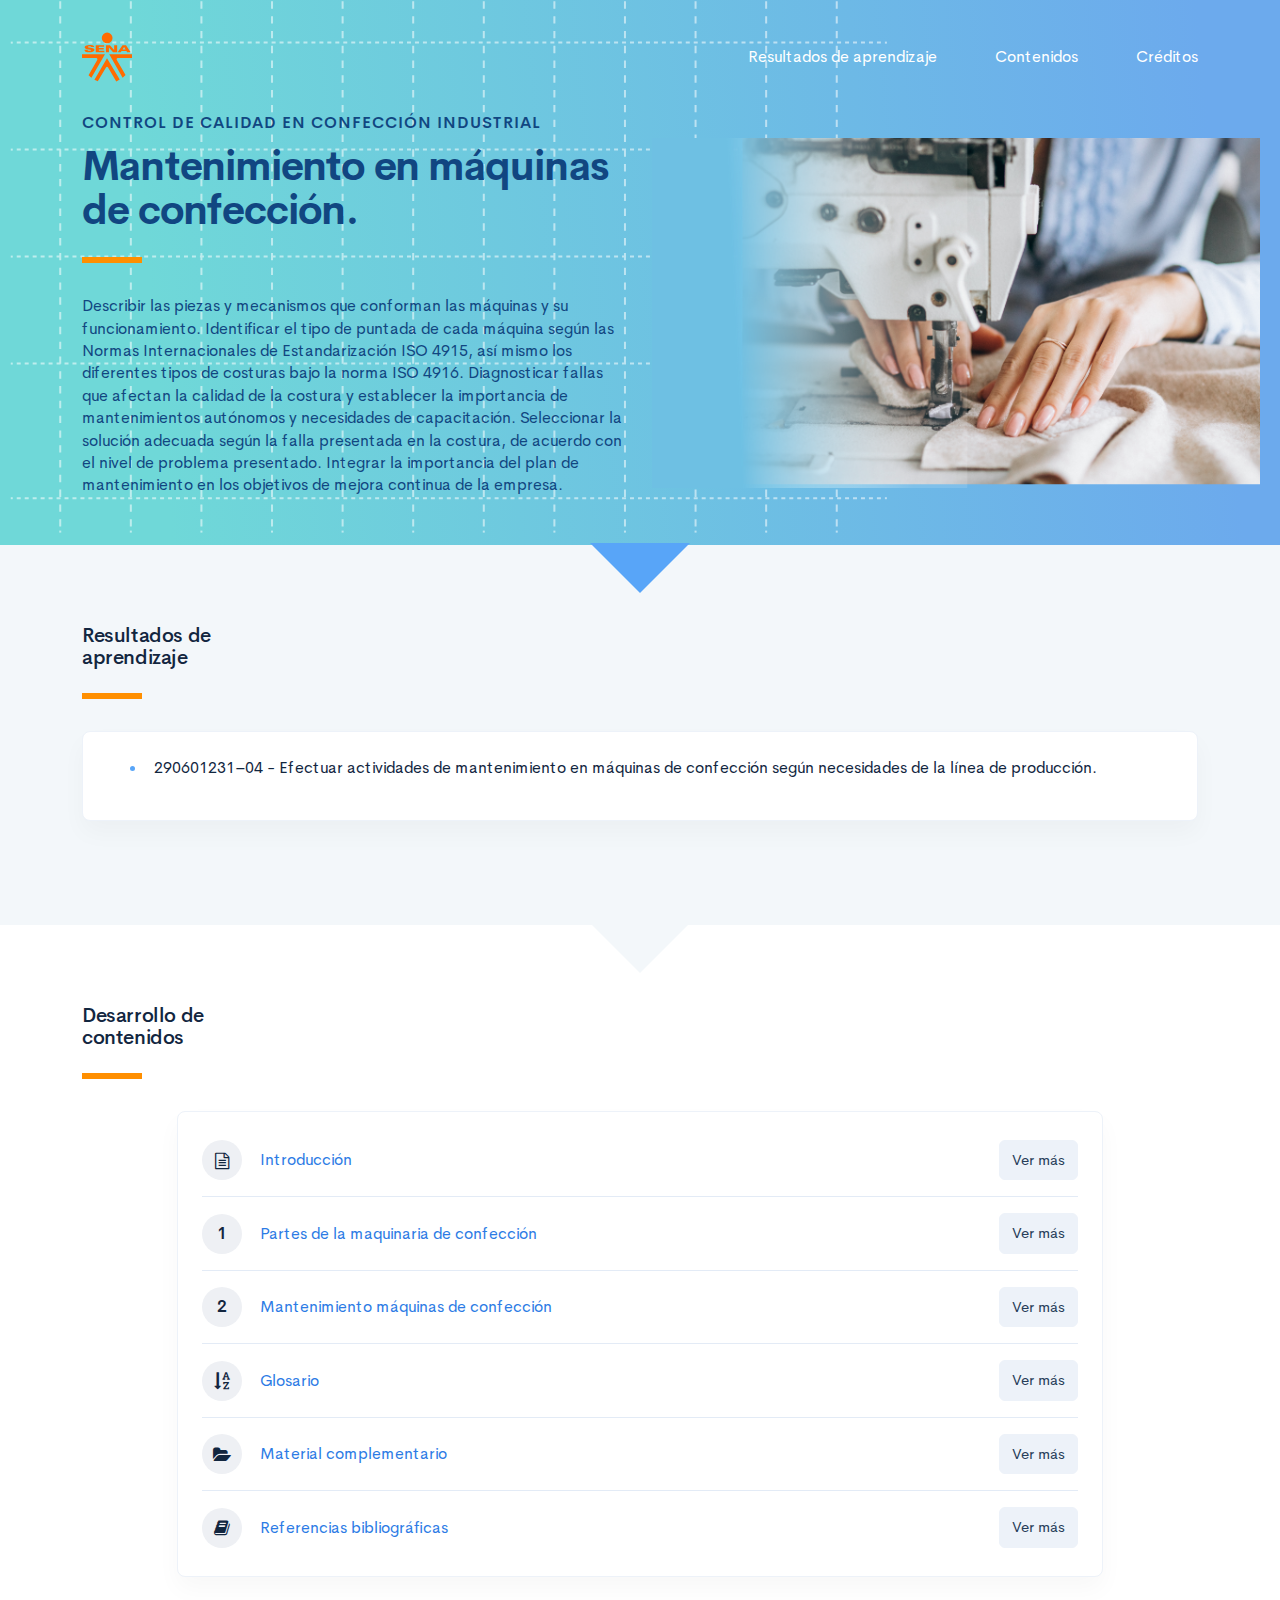
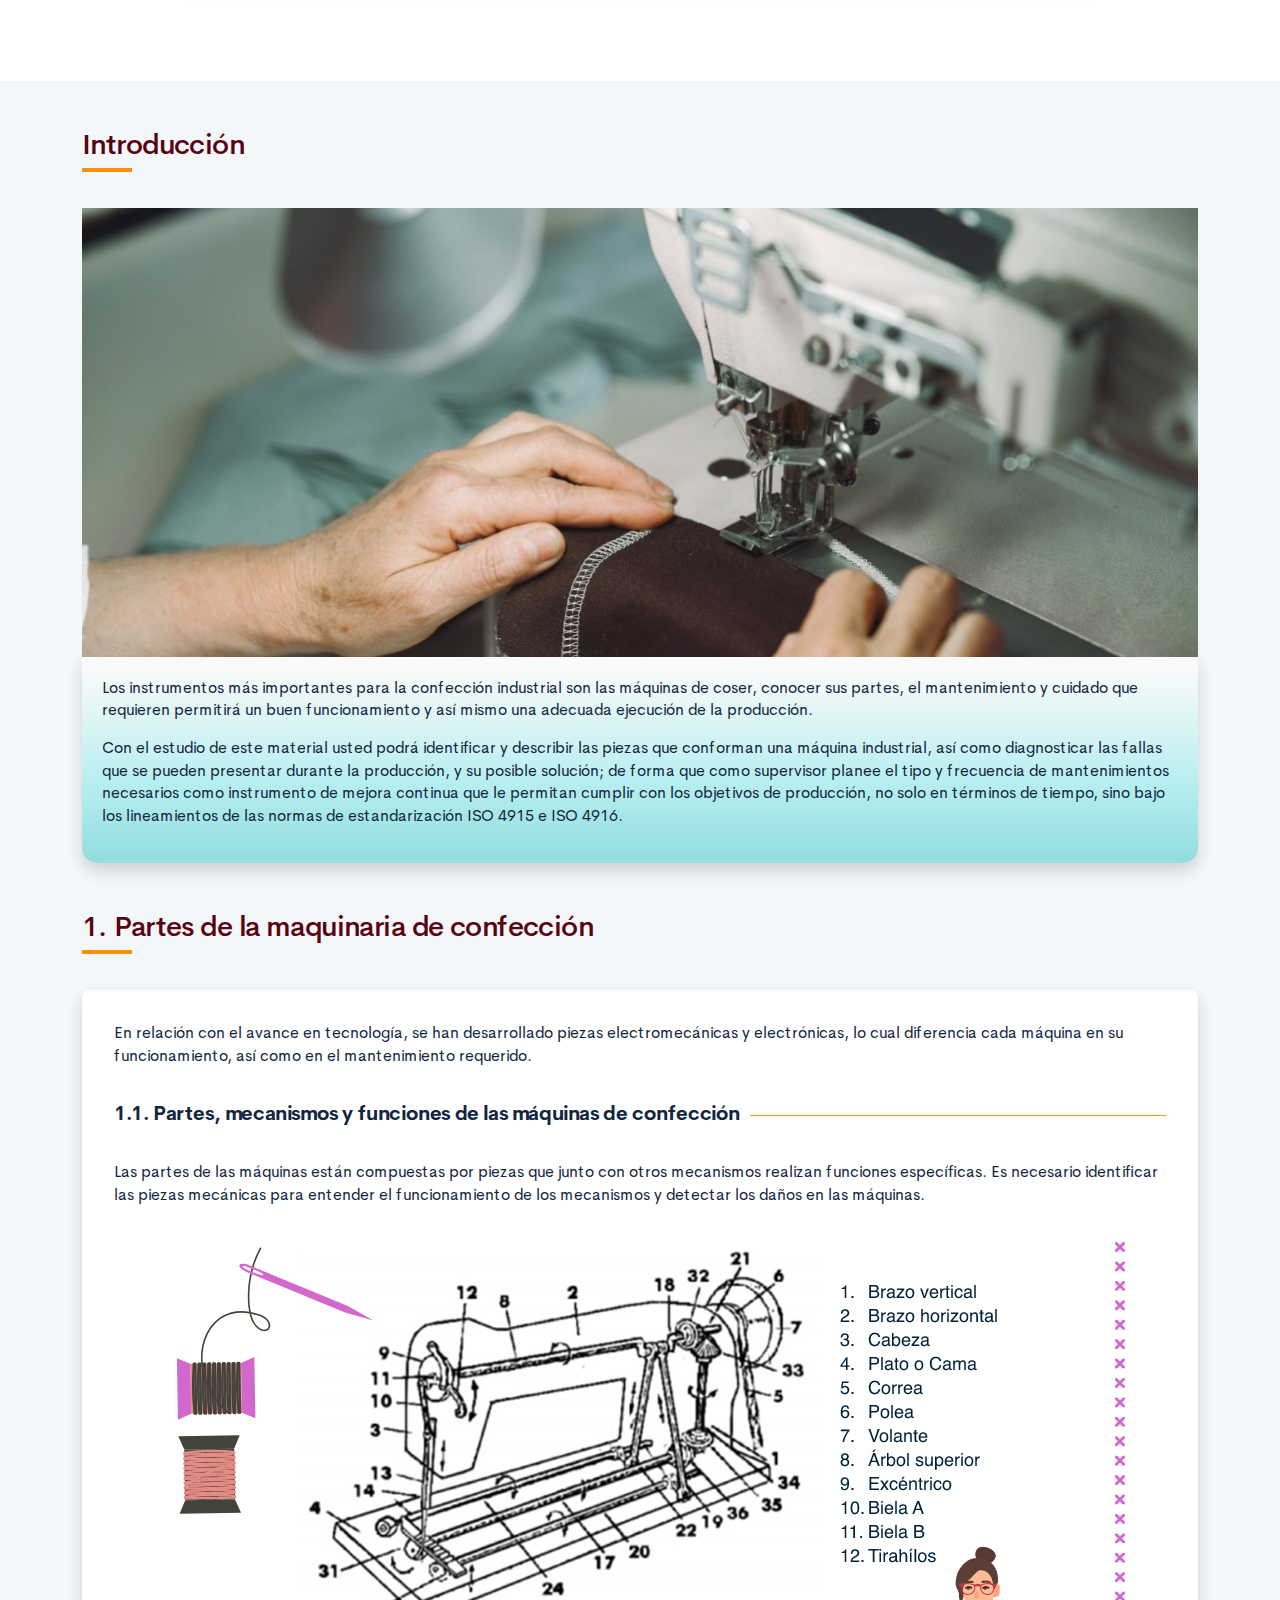
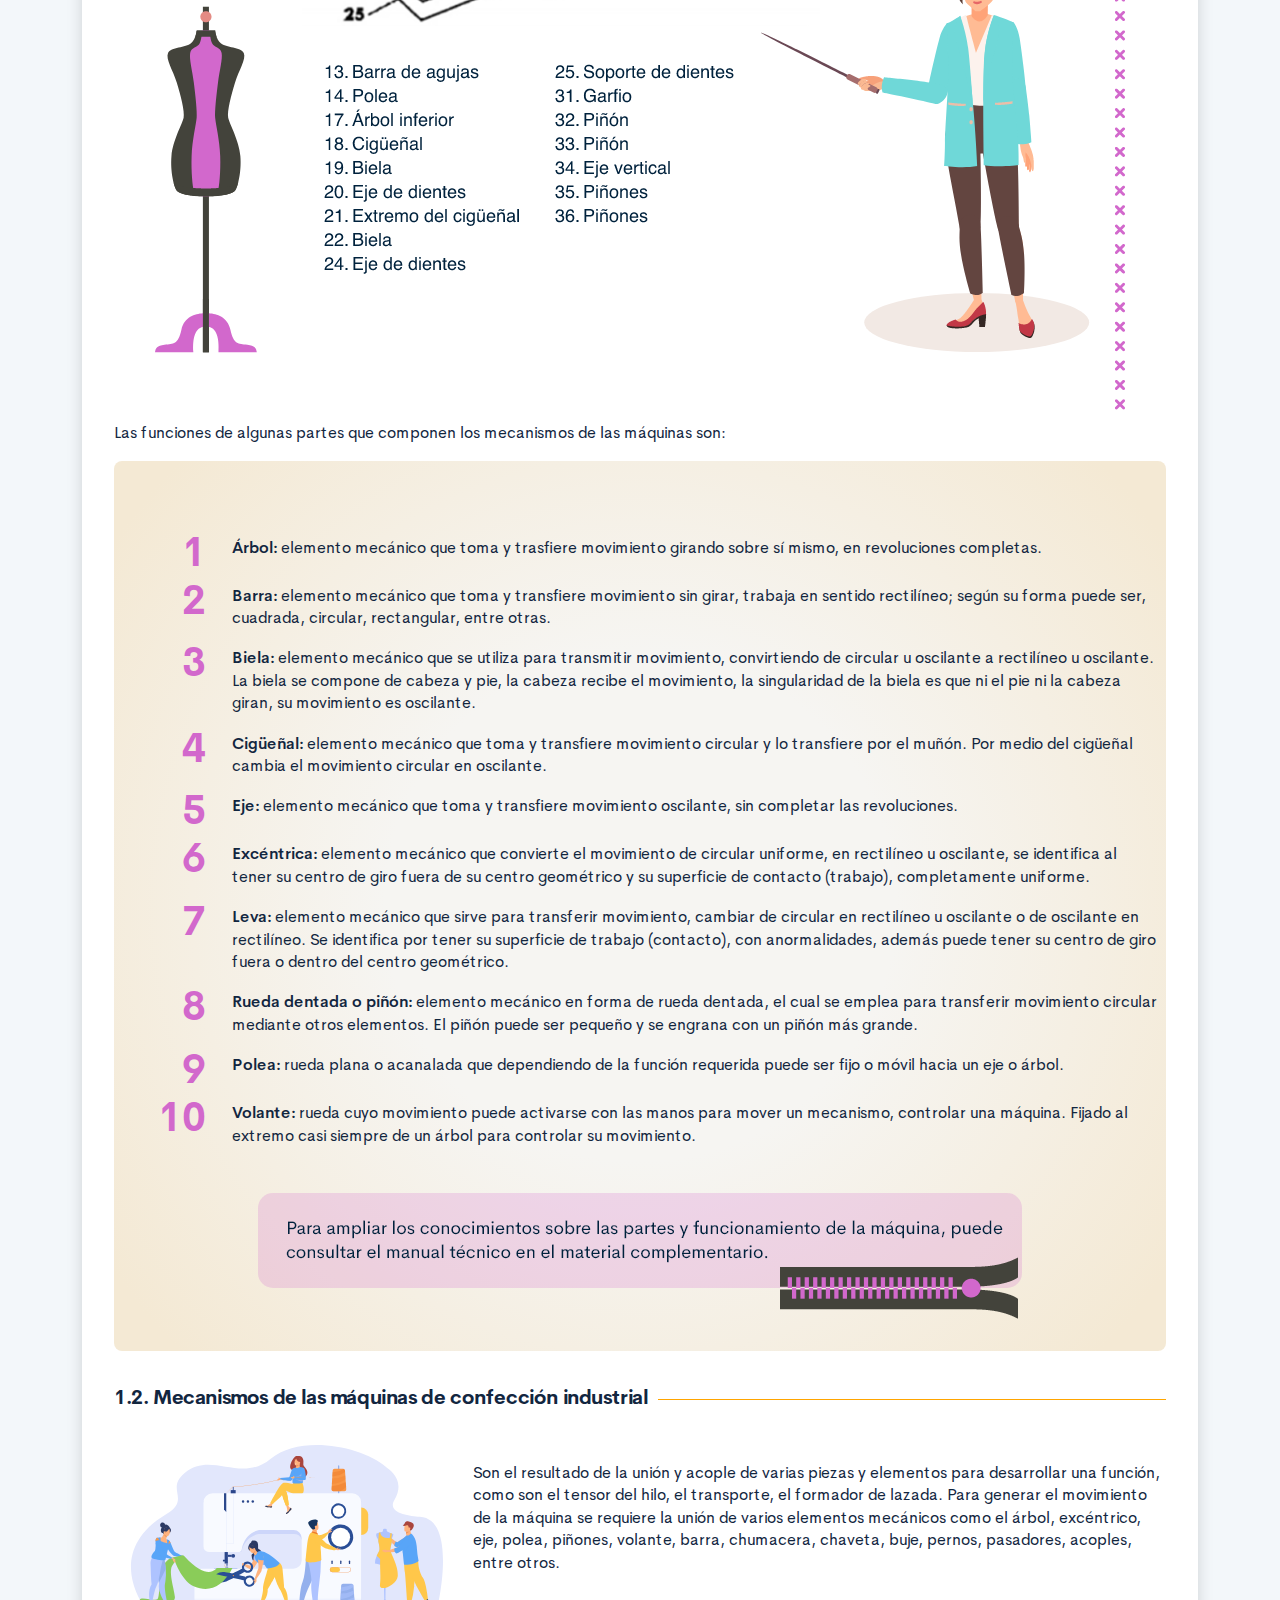
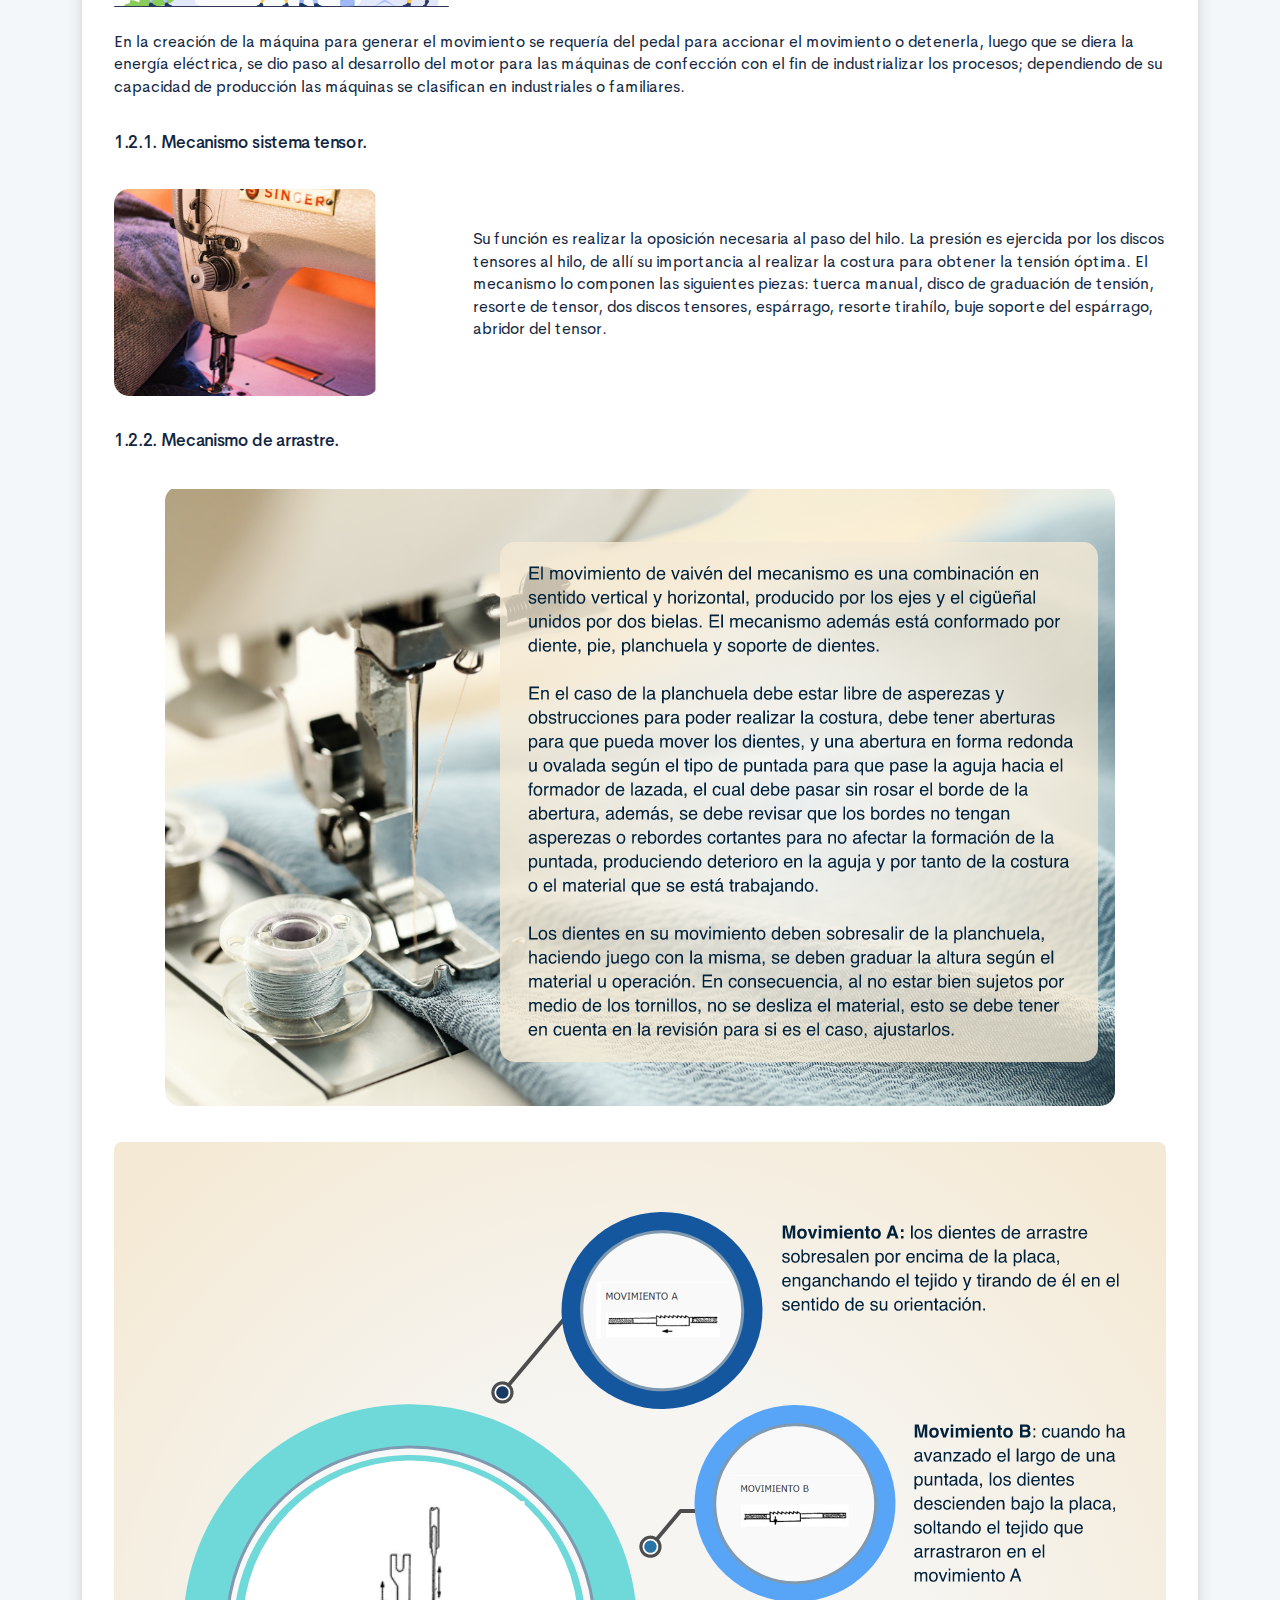
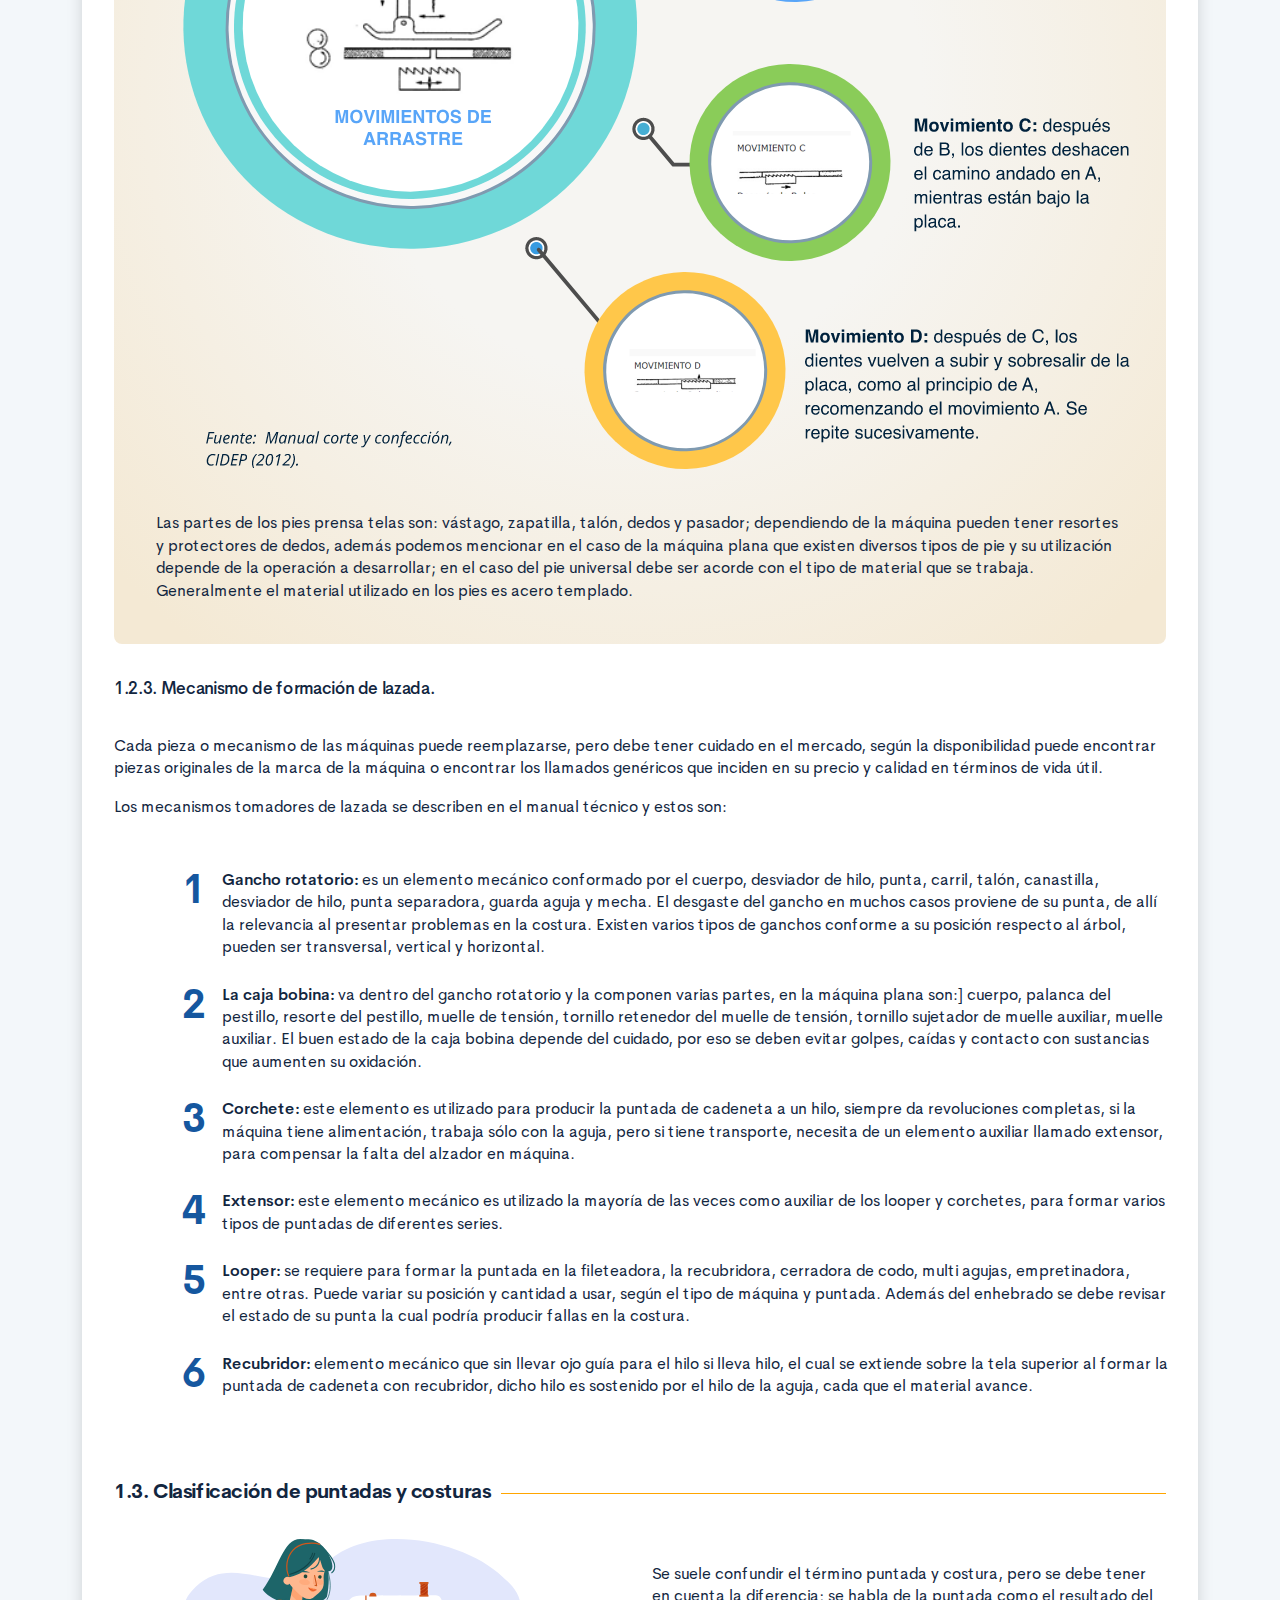
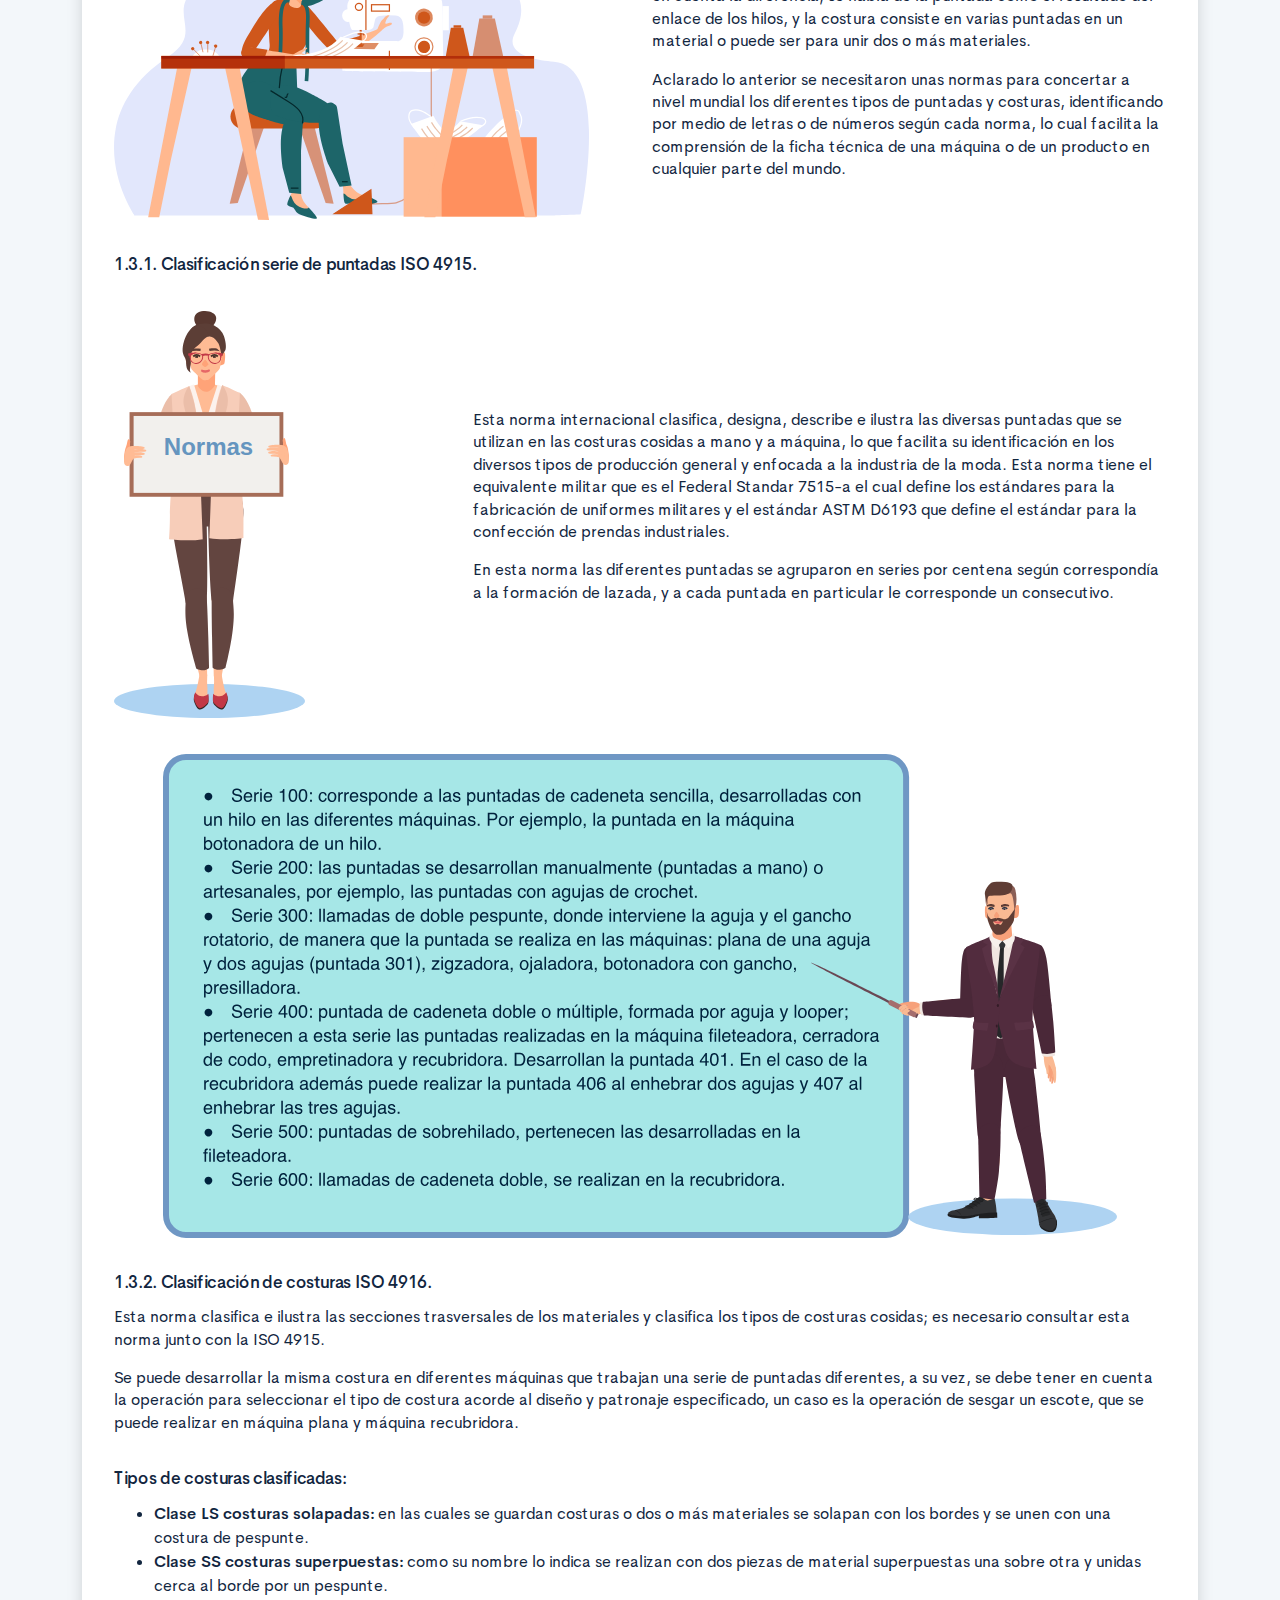
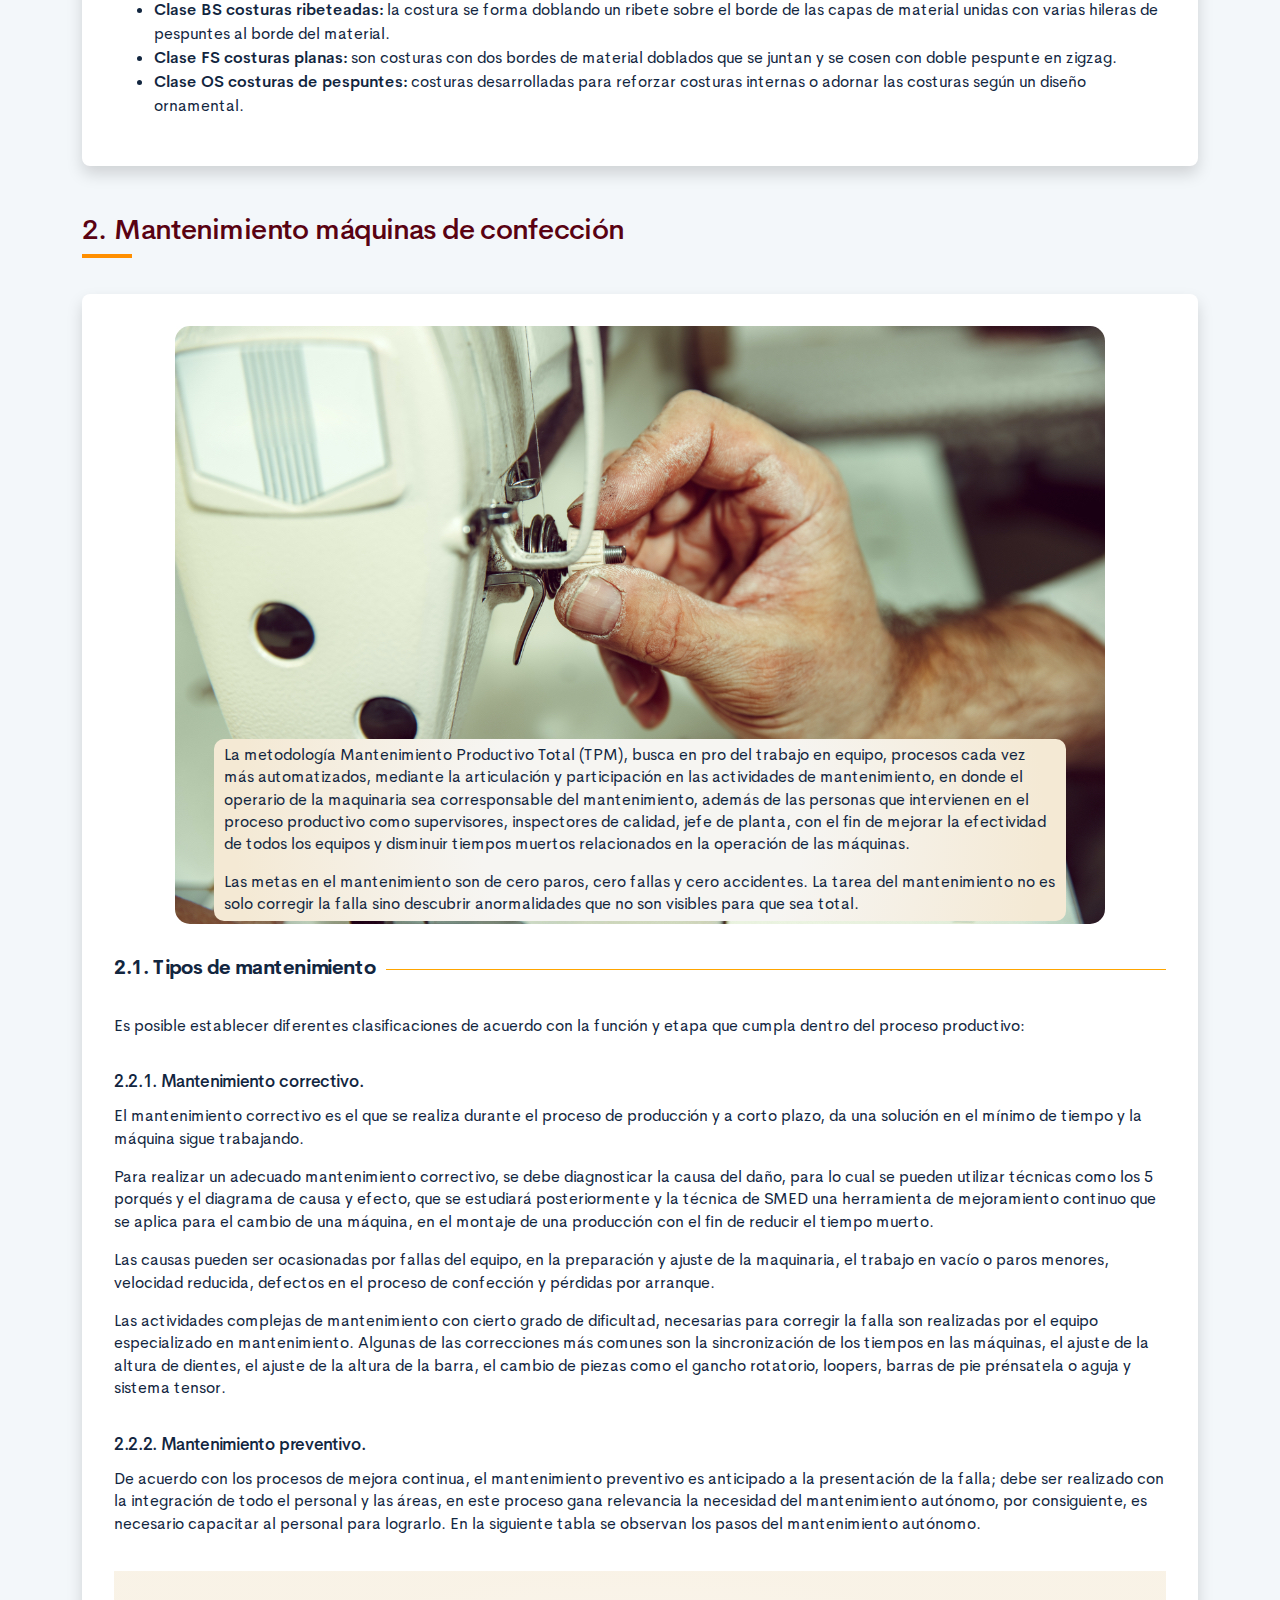
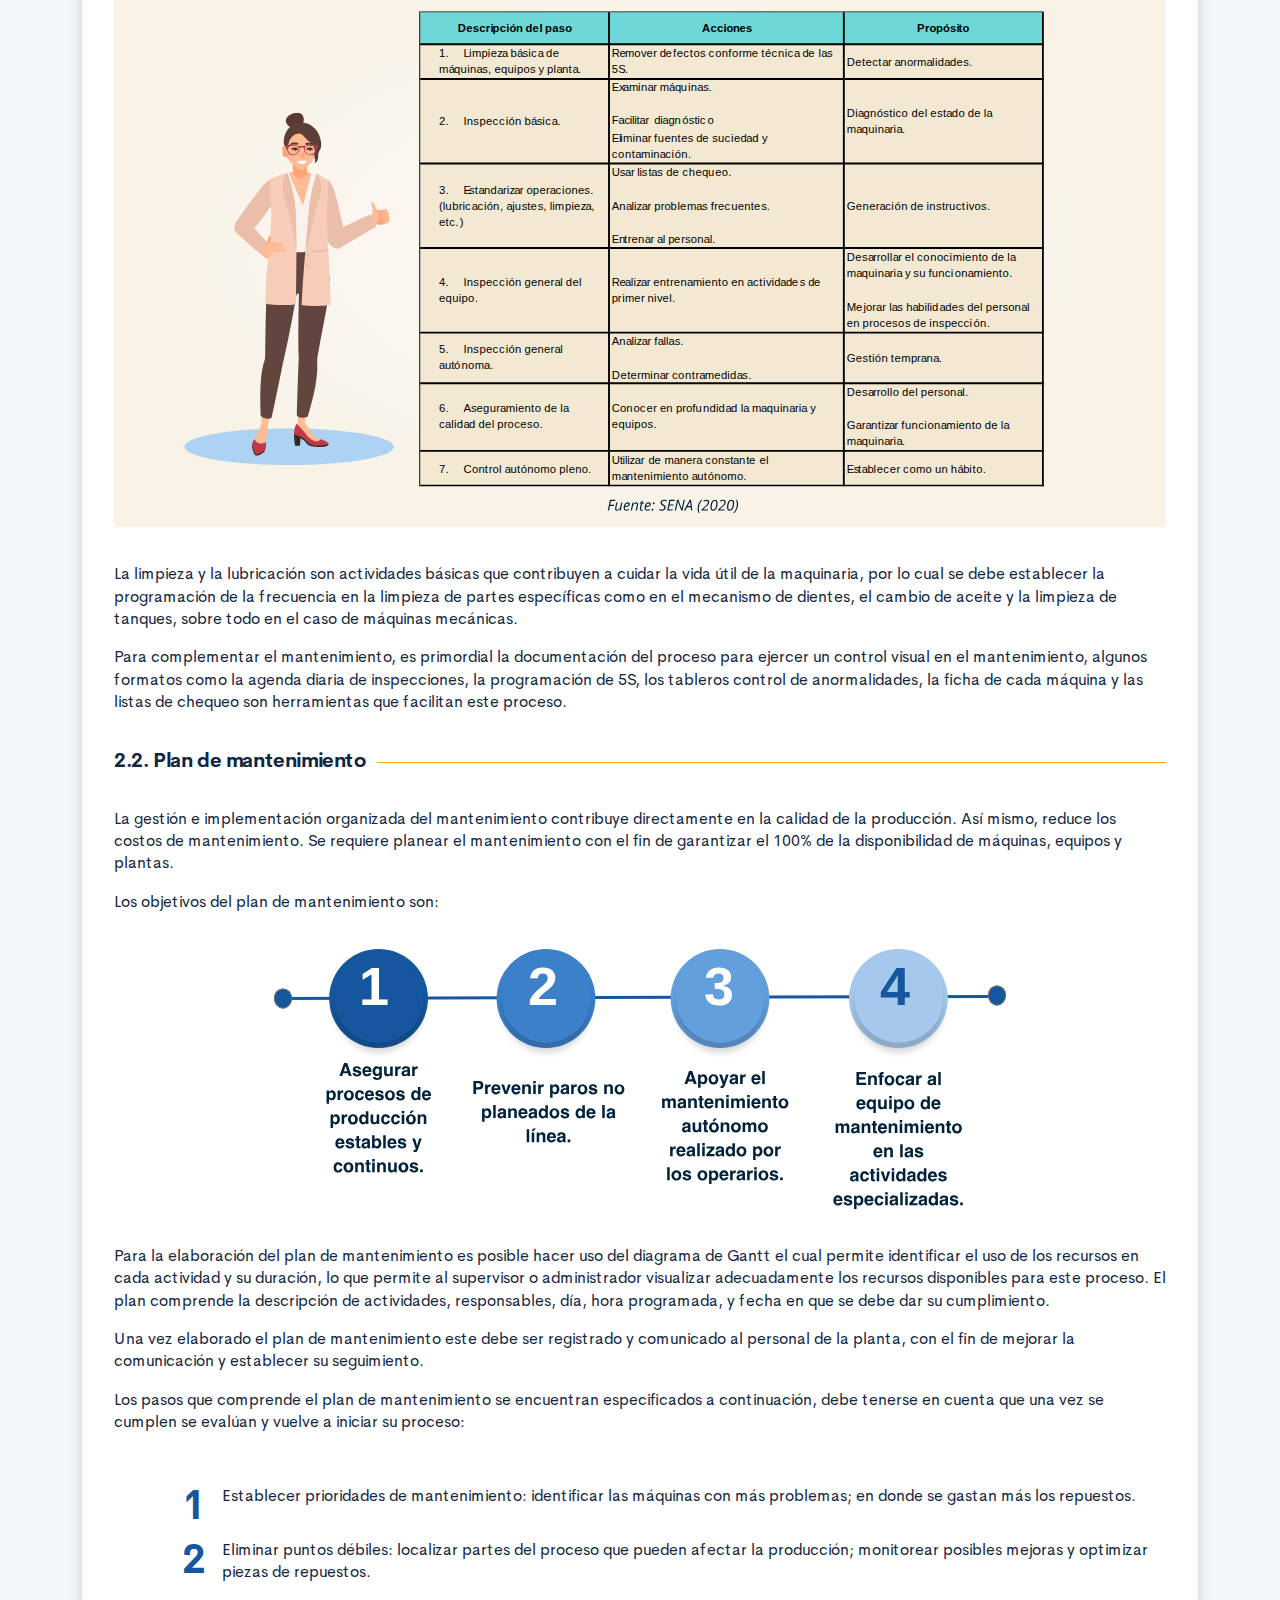
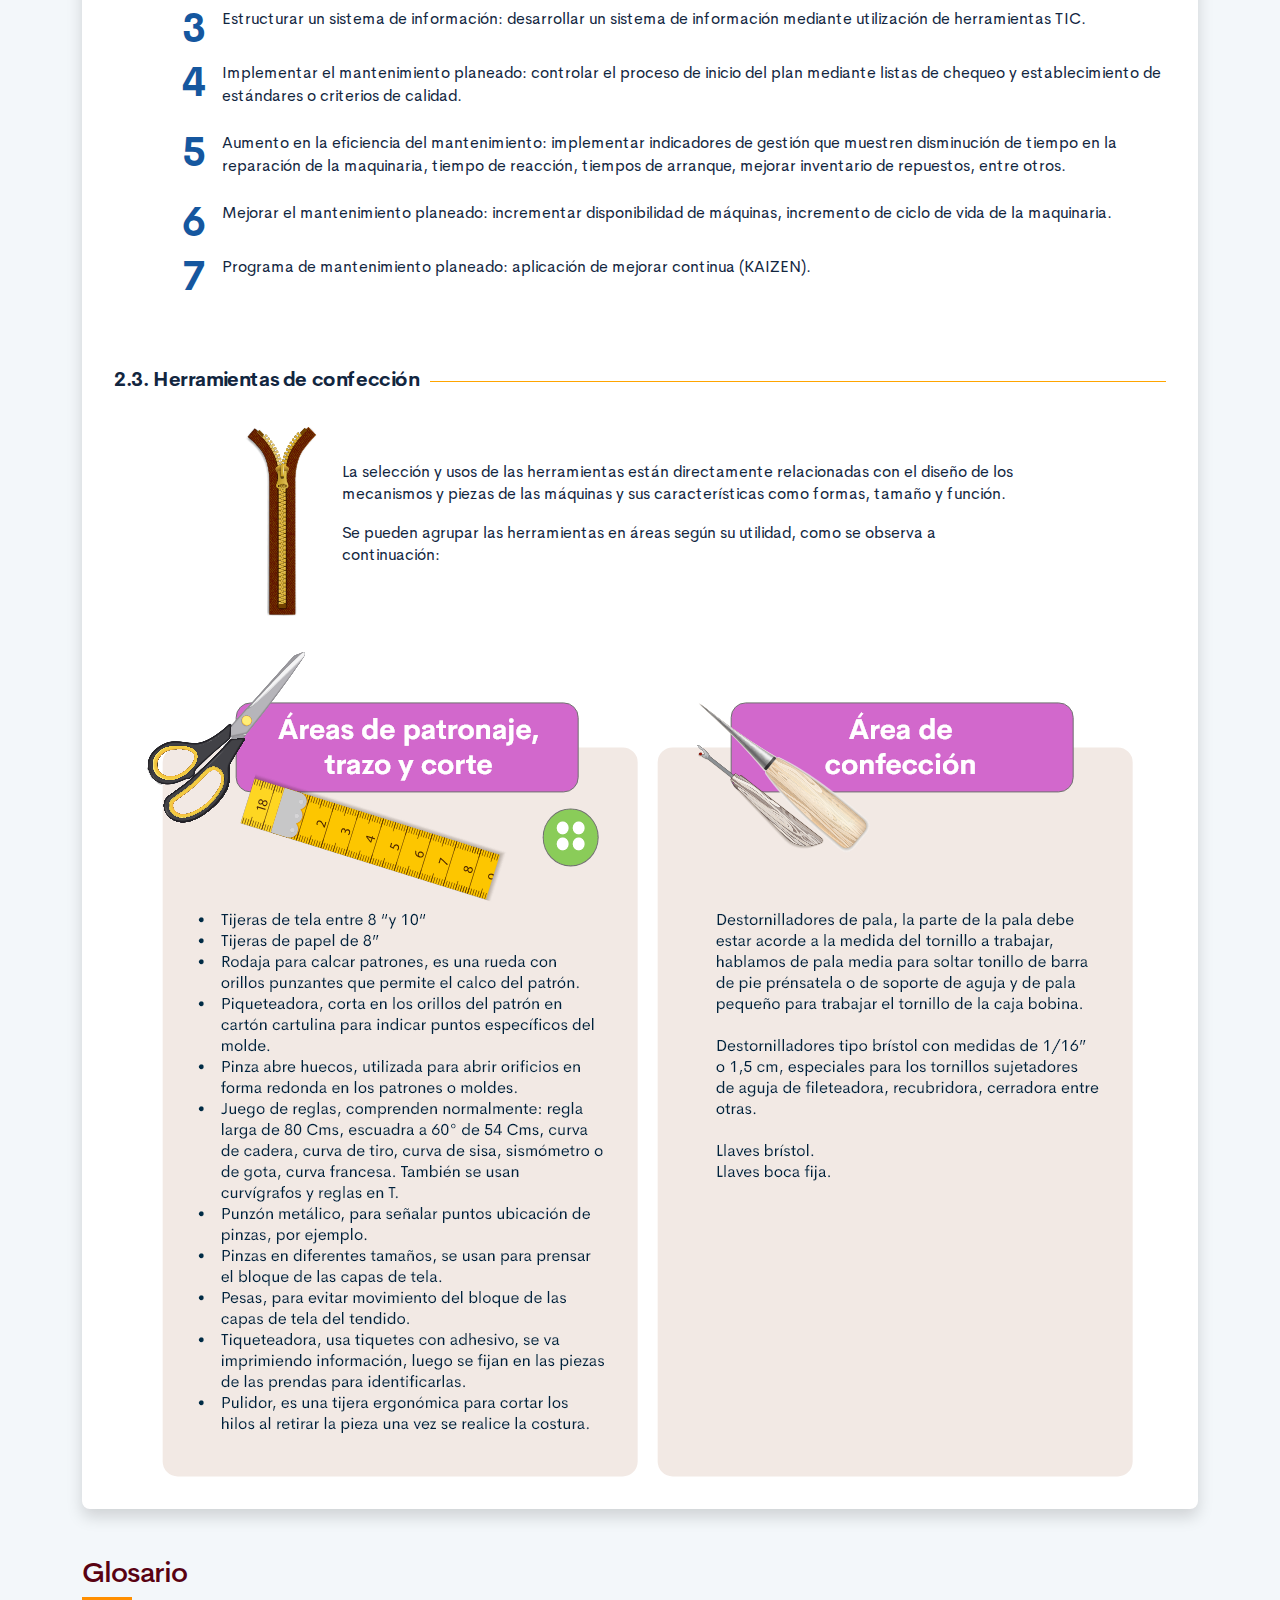
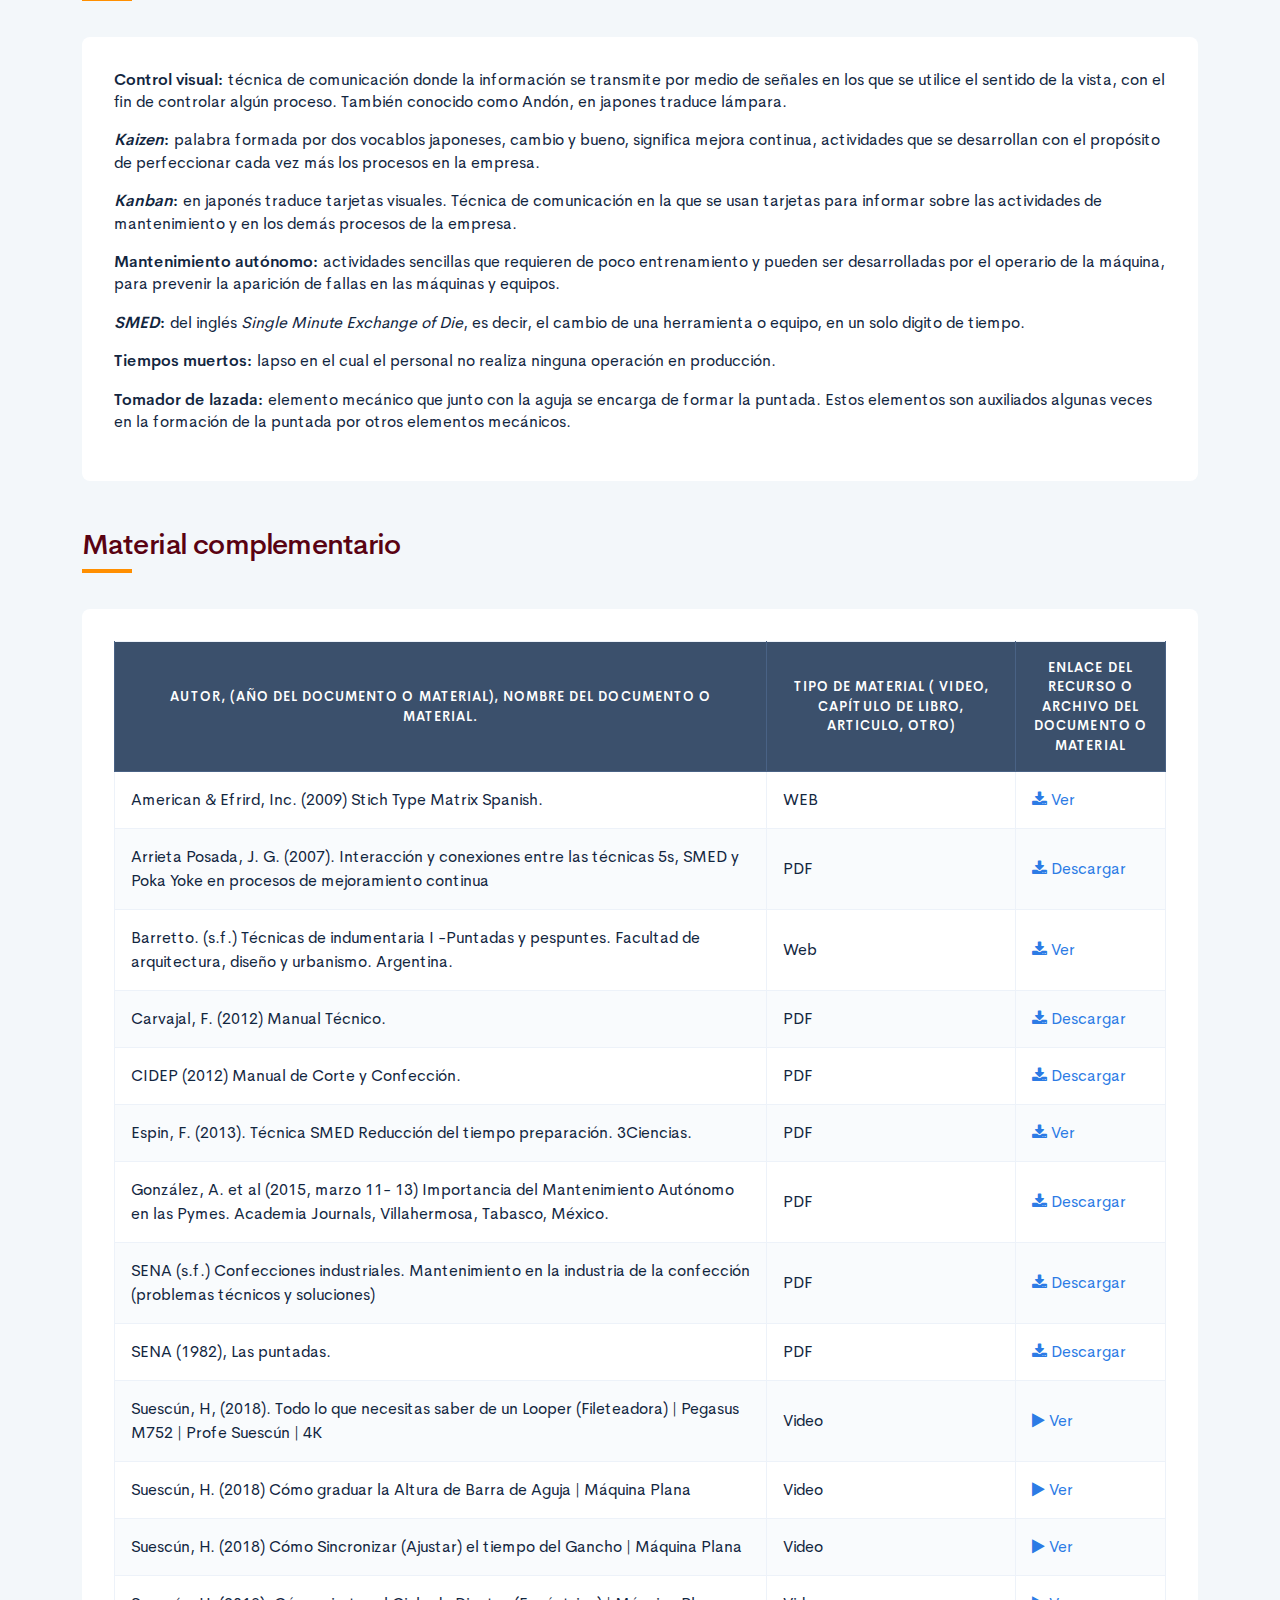
==== commit 257d301e: "correcciones equipo repositorio" ====
--- a/public/material.html
+++ b/public/material.html
@@ -271,7 +271,7 @@
                                     <div class="list__item__number color-azul"><span>2</span></div>
                                 </div>
                                 <div class="list__txt">
-                                    <p class="mt-1"><strong>La caja bobina va dentro del gancho rotatorio y la componen varias partes, en la máquina plana son:</strong> cuerpo, palanca del pestillo, resorte del pestillo, muelle de tensión, tornillo retenedor del muelle de tensión, tornillo sujetador de muelle auxiliar, muelle auxiliar. El buen estado de la caja bobina depende del cuidado, por eso se deben evitar golpes, caídas y contacto con sustancias que aumenten su oxidación.</p>
+                                    <p class="mt-1"><strong>La caja bobina:</strong> va dentro del gancho rotatorio y la componen varias partes, en la máquina plana son:] cuerpo, palanca del pestillo, resorte del pestillo, muelle de tensión, tornillo retenedor del muelle de tensión, tornillo sujetador de muelle auxiliar, muelle auxiliar. El buen estado de la caja bobina depende del cuidado, por eso se deben evitar golpes, caídas y contacto con sustancias que aumenten su oxidación.</p>
                                 </div>
                             </div>
                             <div class="list mt-2 ml-5">
@@ -451,8 +451,8 @@
                     </div>
                     <div class="jumbotron bg-white">
                         <p><strong class="mr-2">Control visual:</strong>técnica de comunicación donde la información se transmite por medio de señales en los que se utilice el sentido de la vista, con el fin de controlar algún proceso. También conocido como Andón, en japones traduce lámpara. </p>
-                        <p><strong class="mr-2"><i>KAIZEN</i>:</strong>palabra formada por dos vocablos japoneses, cambio y bueno, significa mejora continua, actividades que se desarrollan con el propósito de perfeccionar cada vez más los procesos en la empresa.</p>
-                        <p> <strong class="mr-2"><i>KANBAN</i>:</strong>en japonés traduce tarjetas visuales. Técnica de comunicación en la que se usan tarjetas para informar sobre las actividades de mantenimiento y en los demás procesos de la empresa. </p>
+                        <p><strong class="mr-2"><i>Kaizen</i>:</strong>palabra formada por dos vocablos japoneses, cambio y bueno, significa mejora continua, actividades que se desarrollan con el propósito de perfeccionar cada vez más los procesos en la empresa.</p>
+                        <p> <strong class="mr-2"><i>Kanban</i>:</strong>en japonés traduce tarjetas visuales. Técnica de comunicación en la que se usan tarjetas para informar sobre las actividades de mantenimiento y en los demás procesos de la empresa. </p>
                         <p> <strong class="mr-2">Mantenimiento autónomo:</strong>actividades sencillas que requieren de poco entrenamiento y pueden ser desarrolladas por el operario de la máquina, para prevenir la aparición de fallas en las máquinas y equipos.</p>
                         <p><strong class="mr-2"><i>SMED</i>:</strong>del inglés <i>Single Minute Exchange of Die</i>, es decir, el cambio de una herramienta o equipo, en un solo digito de tiempo. </p>
                         <p><strong class="mr-2">Tiempos muertos:</strong>lapso en el cual el personal no realiza ninguna operación en producción.</p>
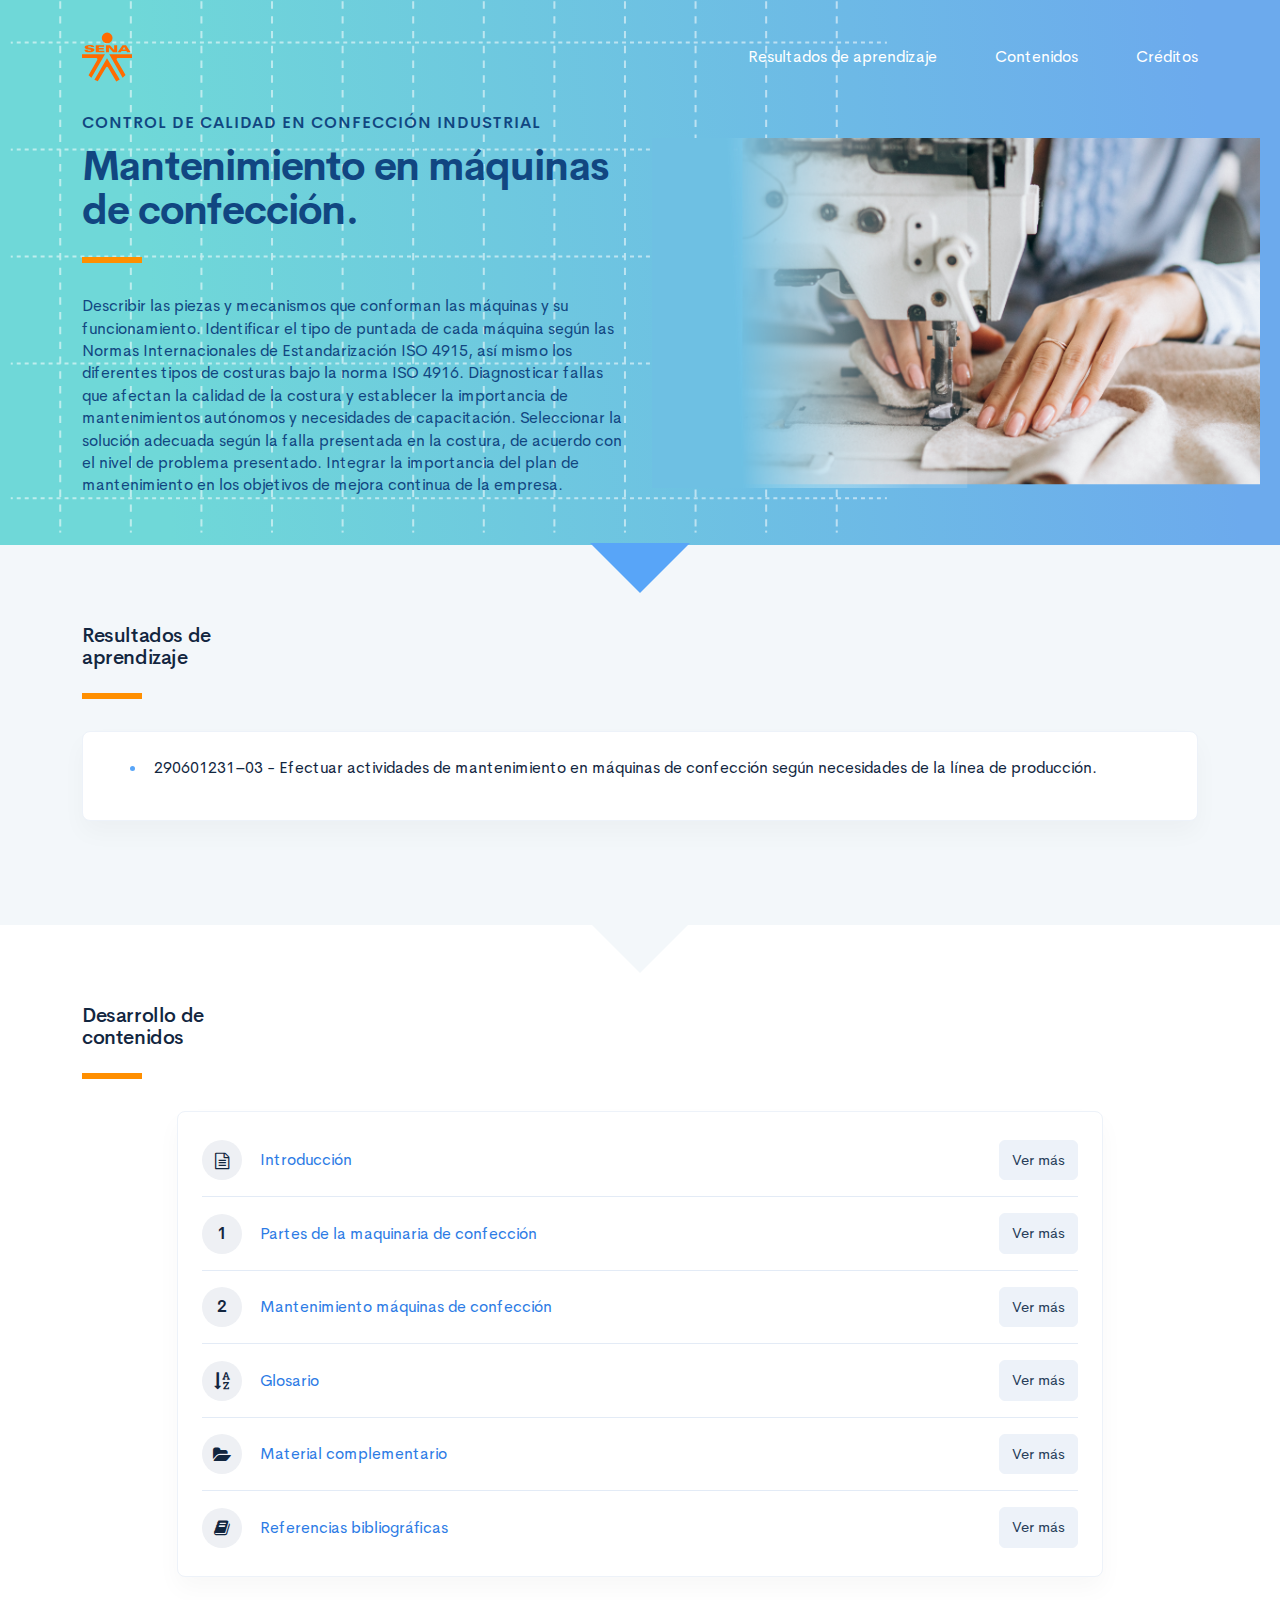
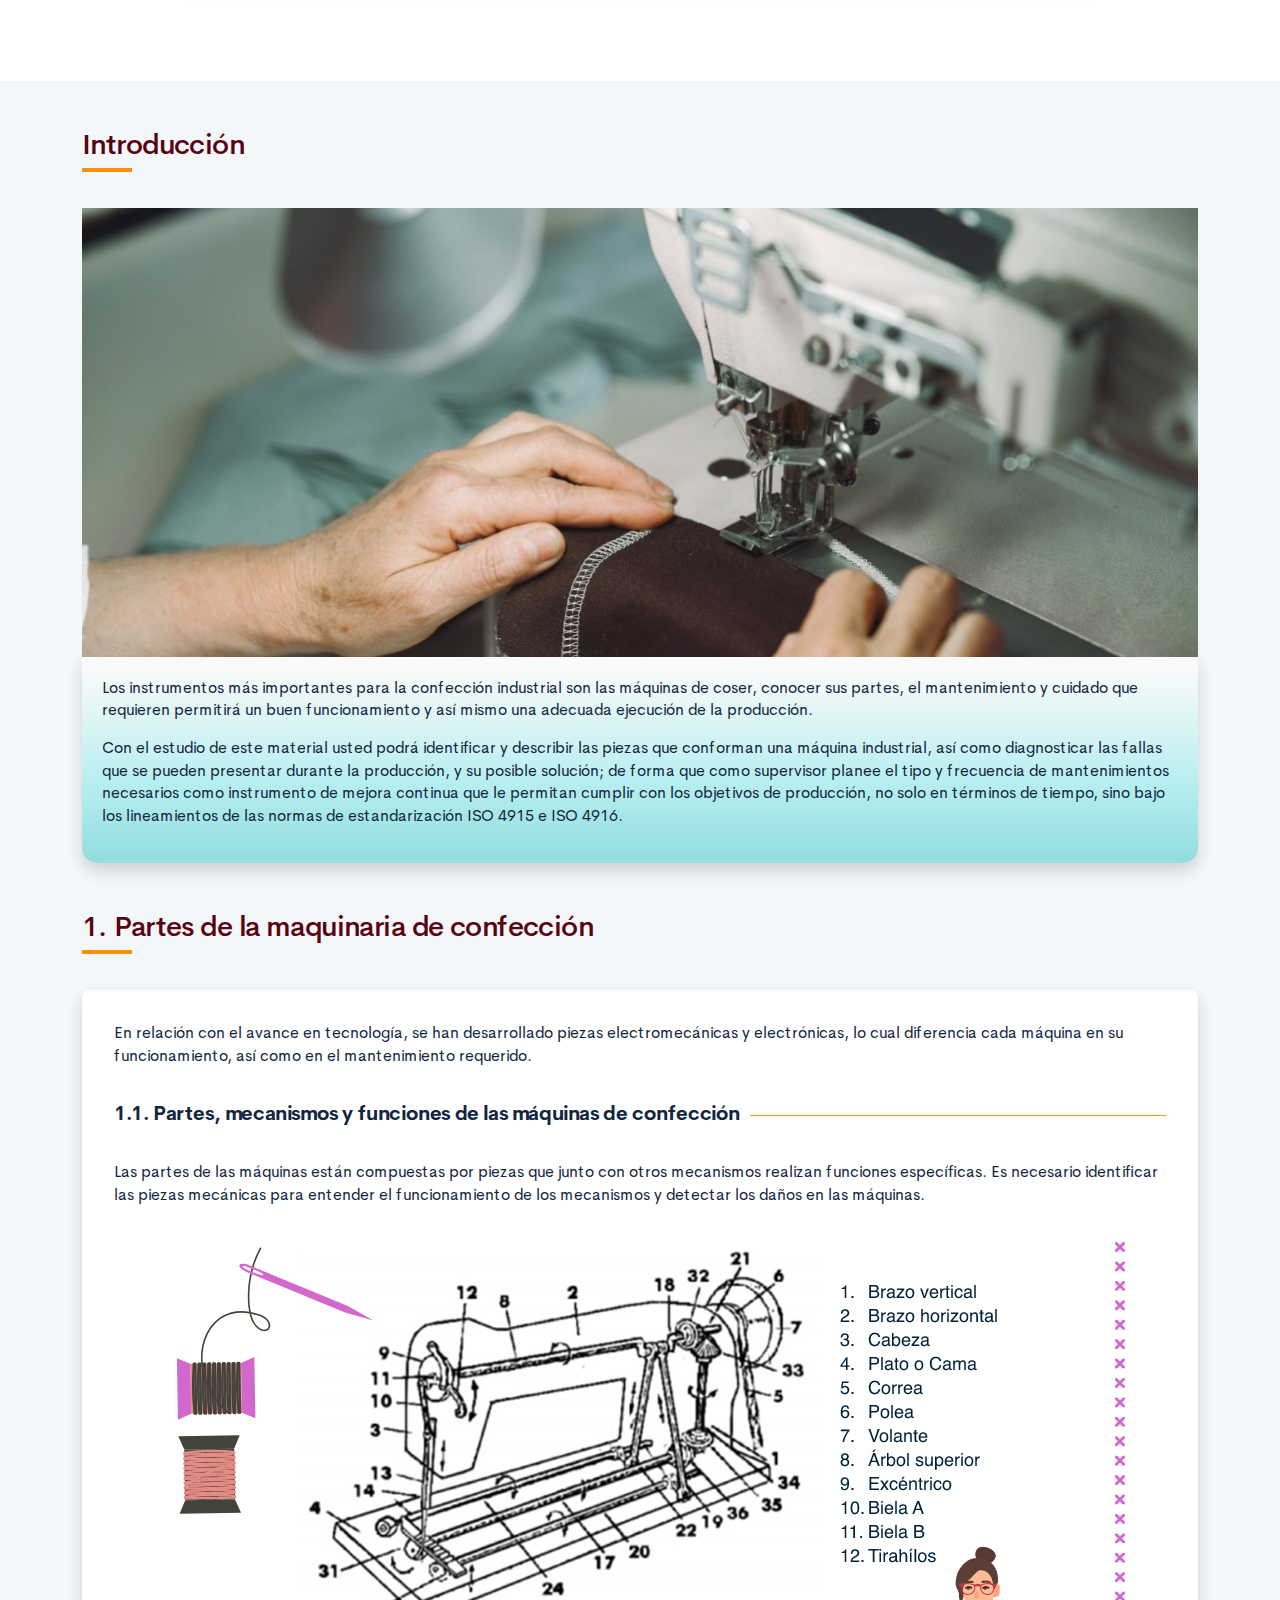
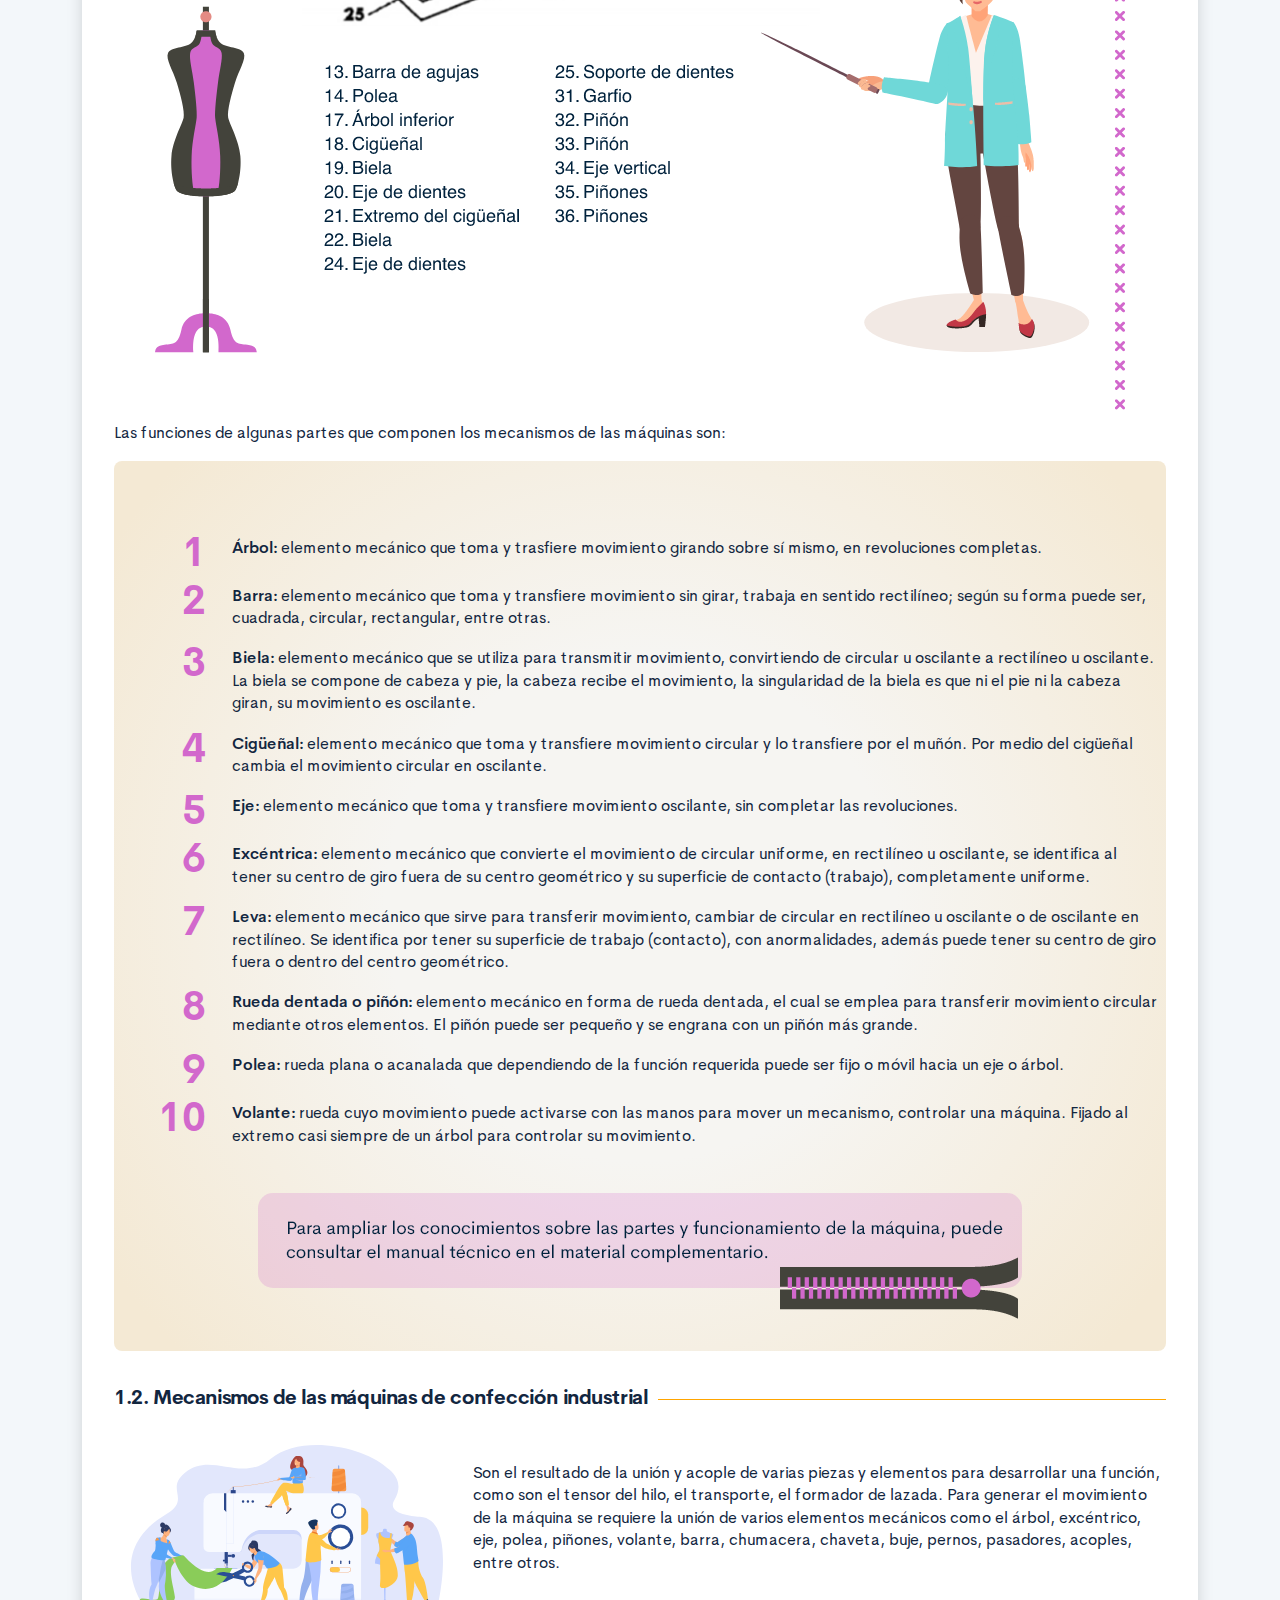
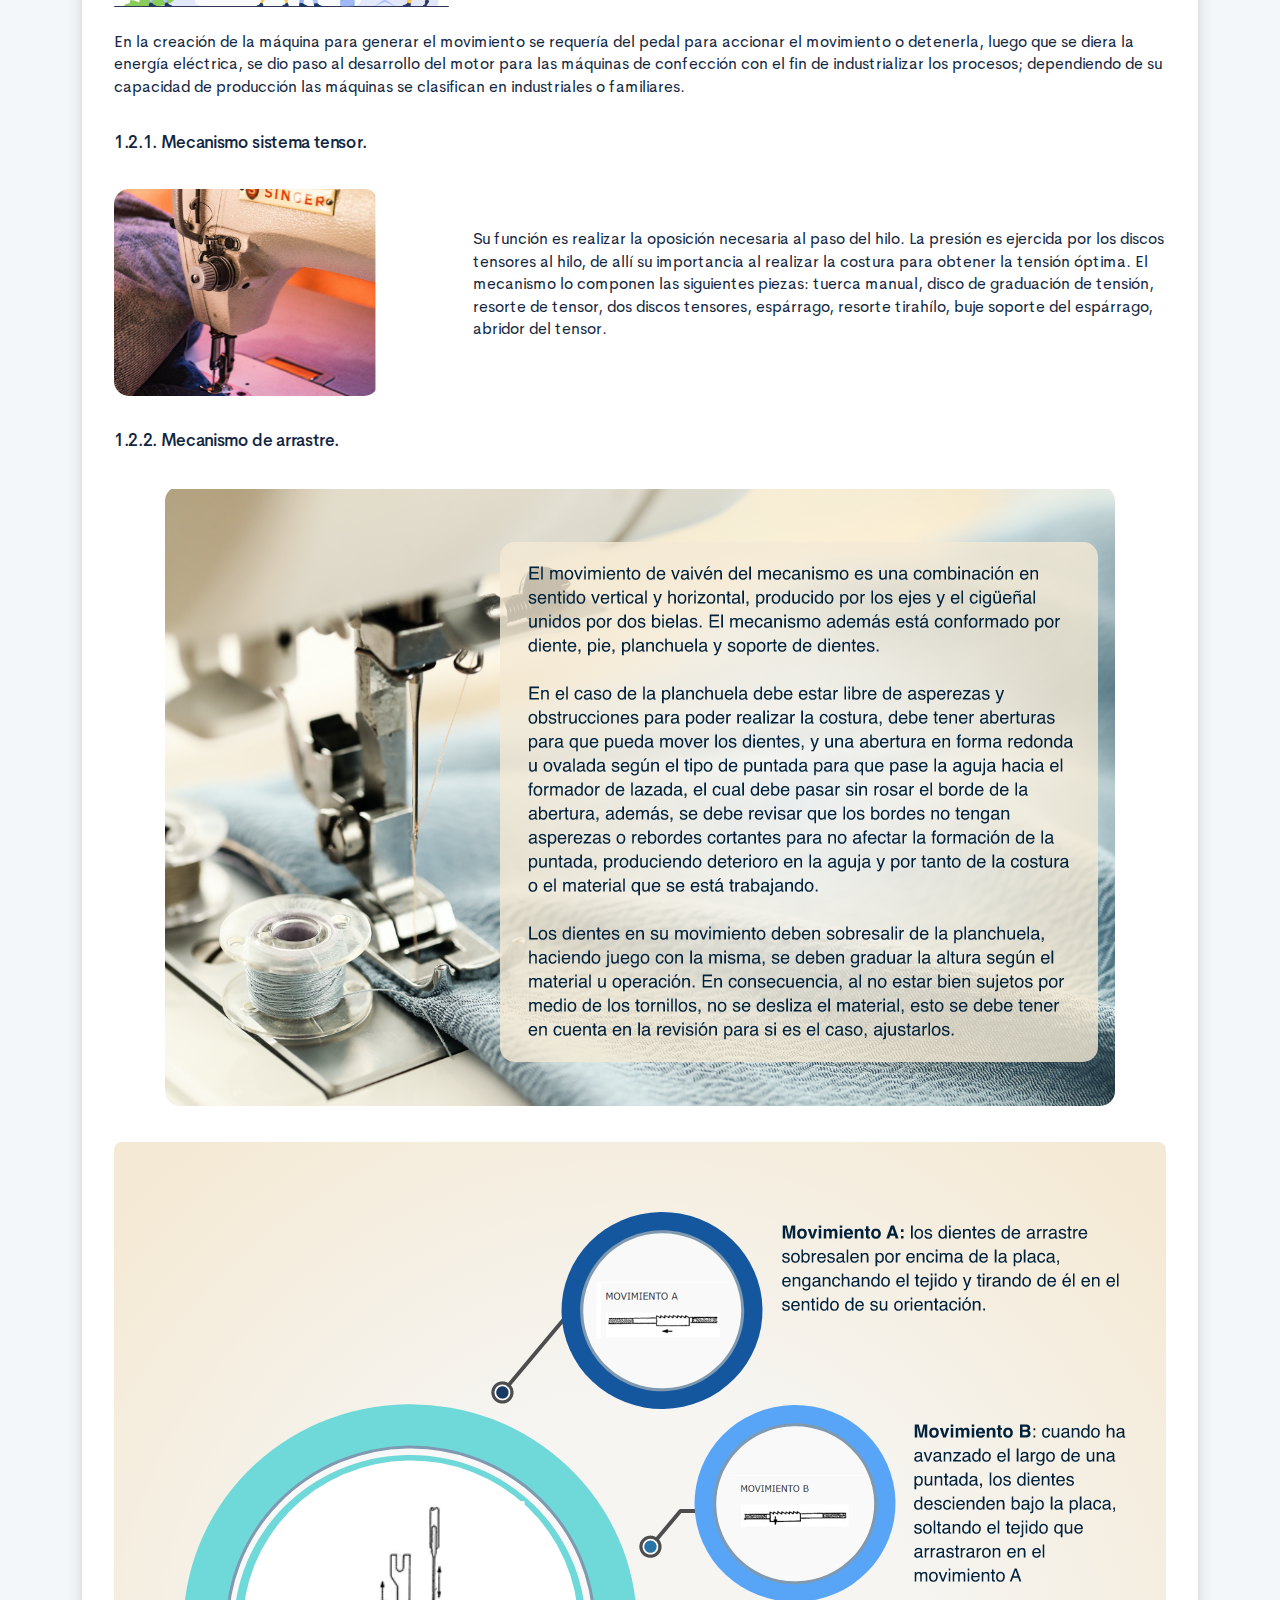
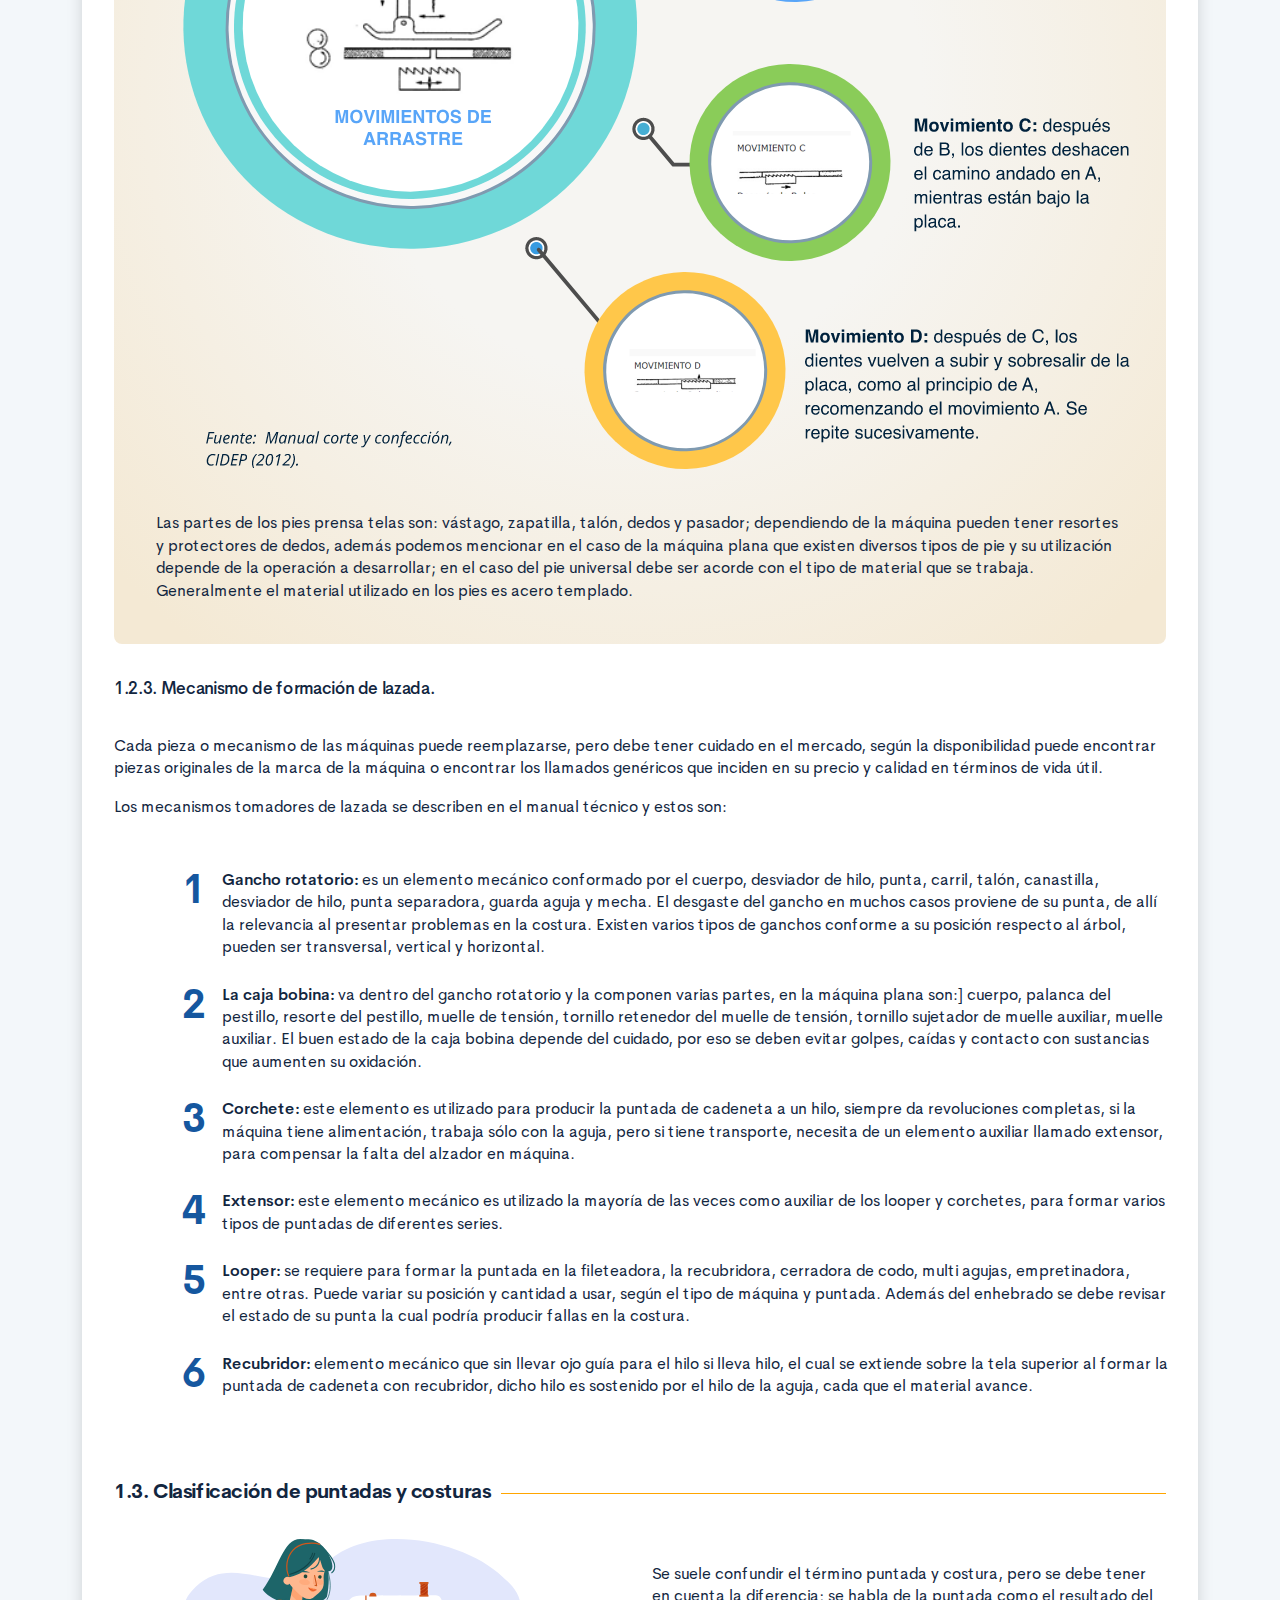
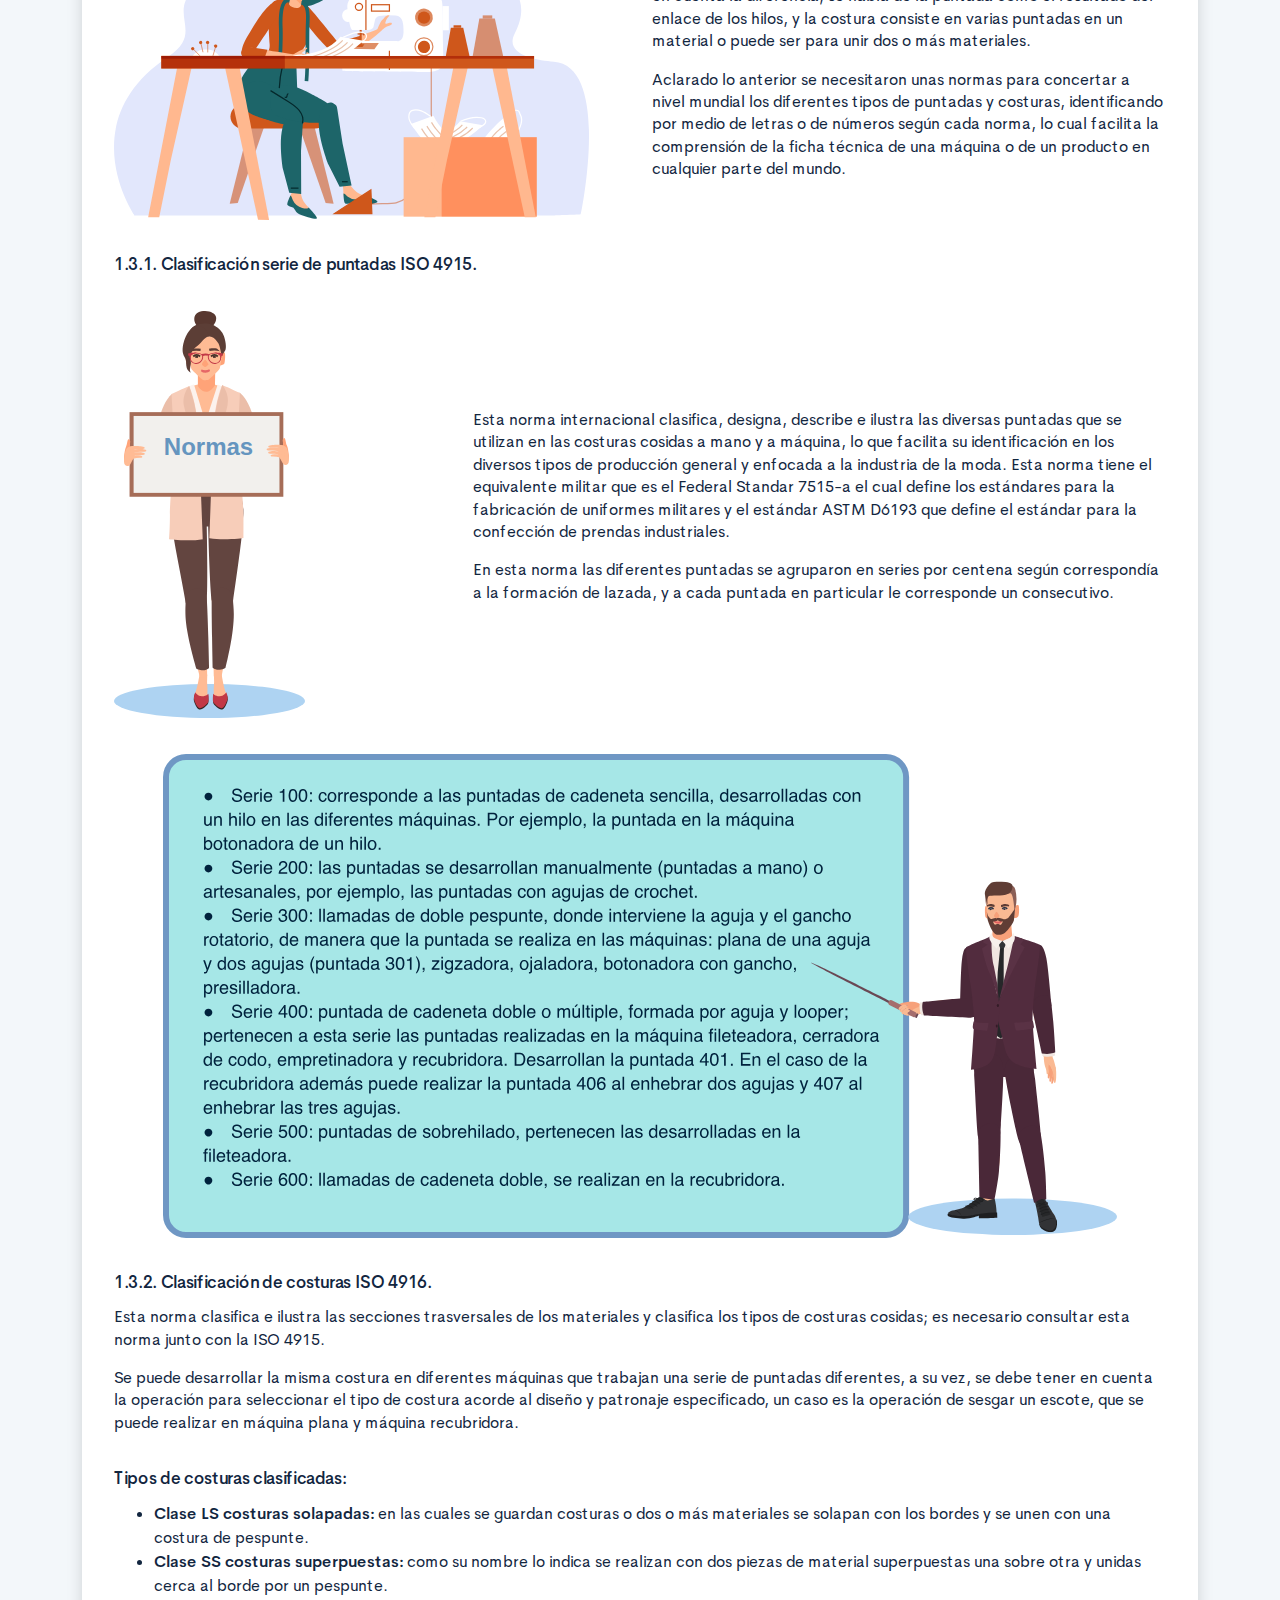
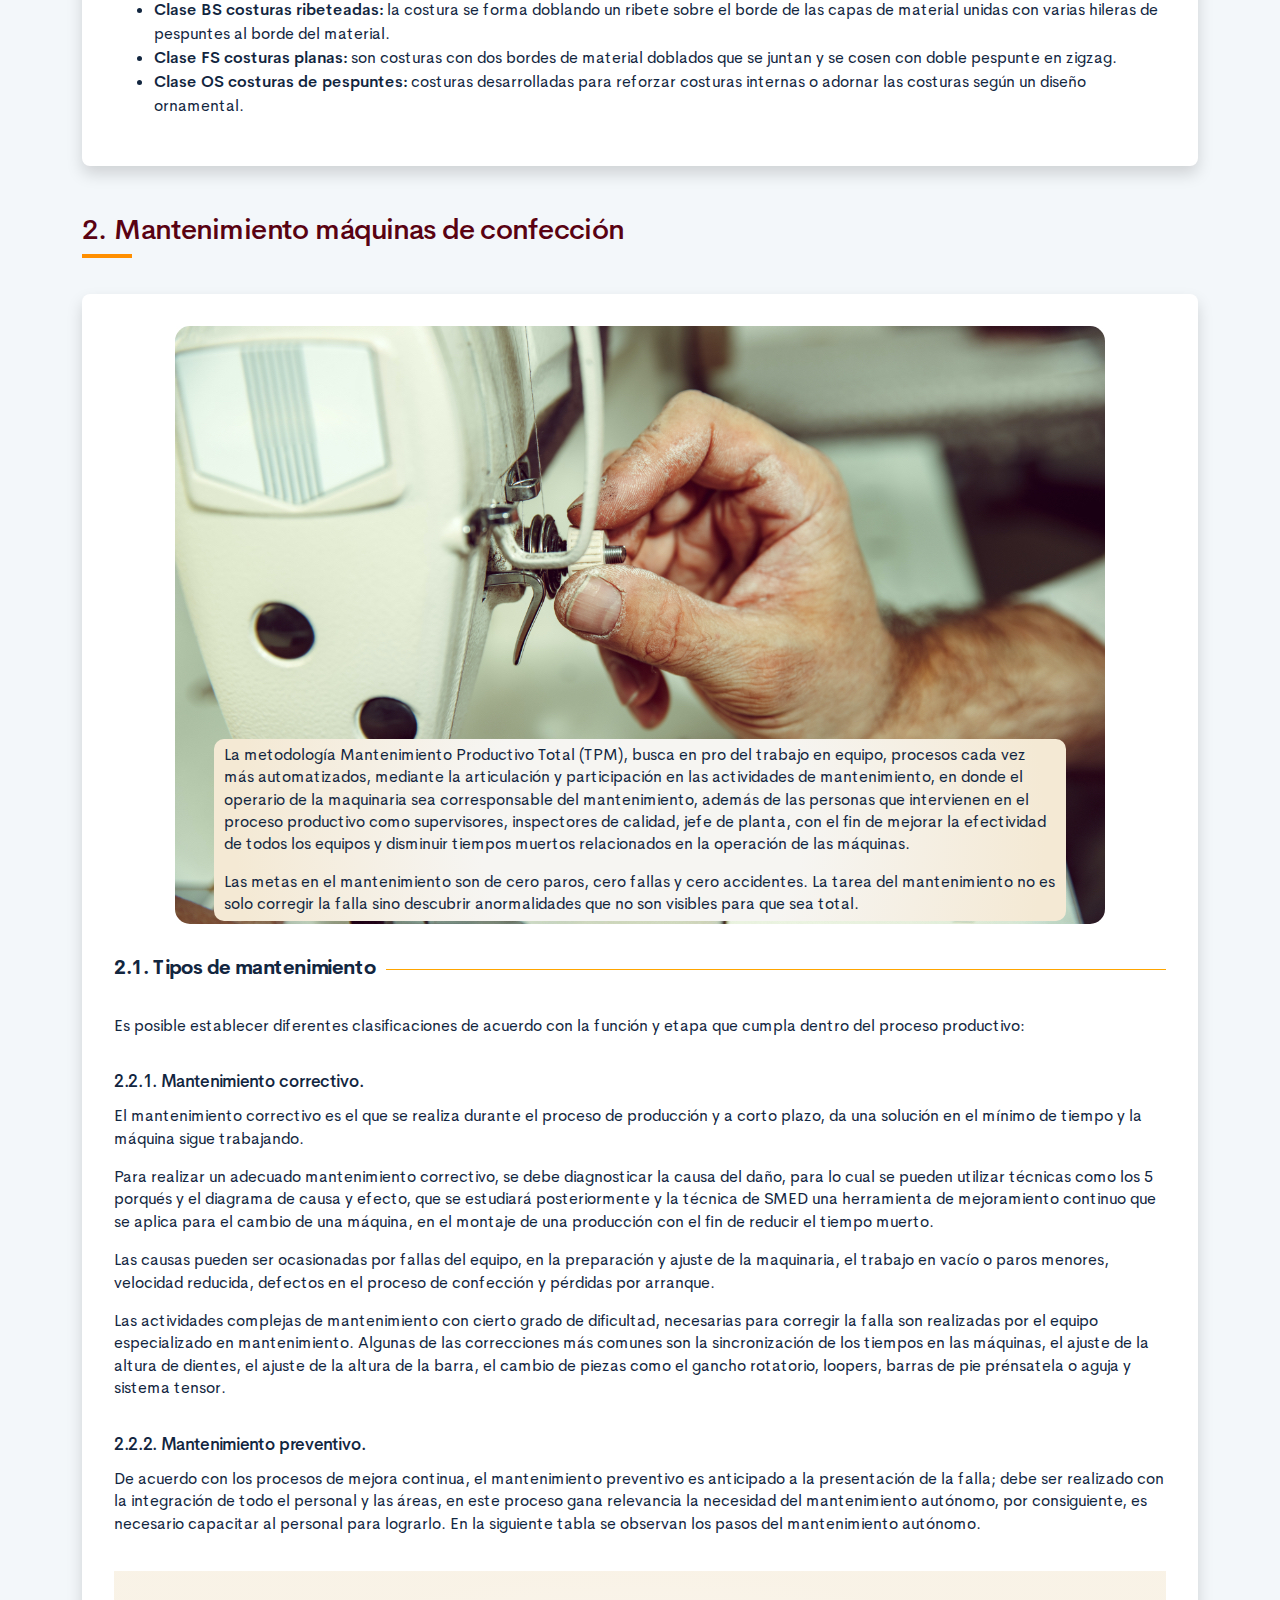
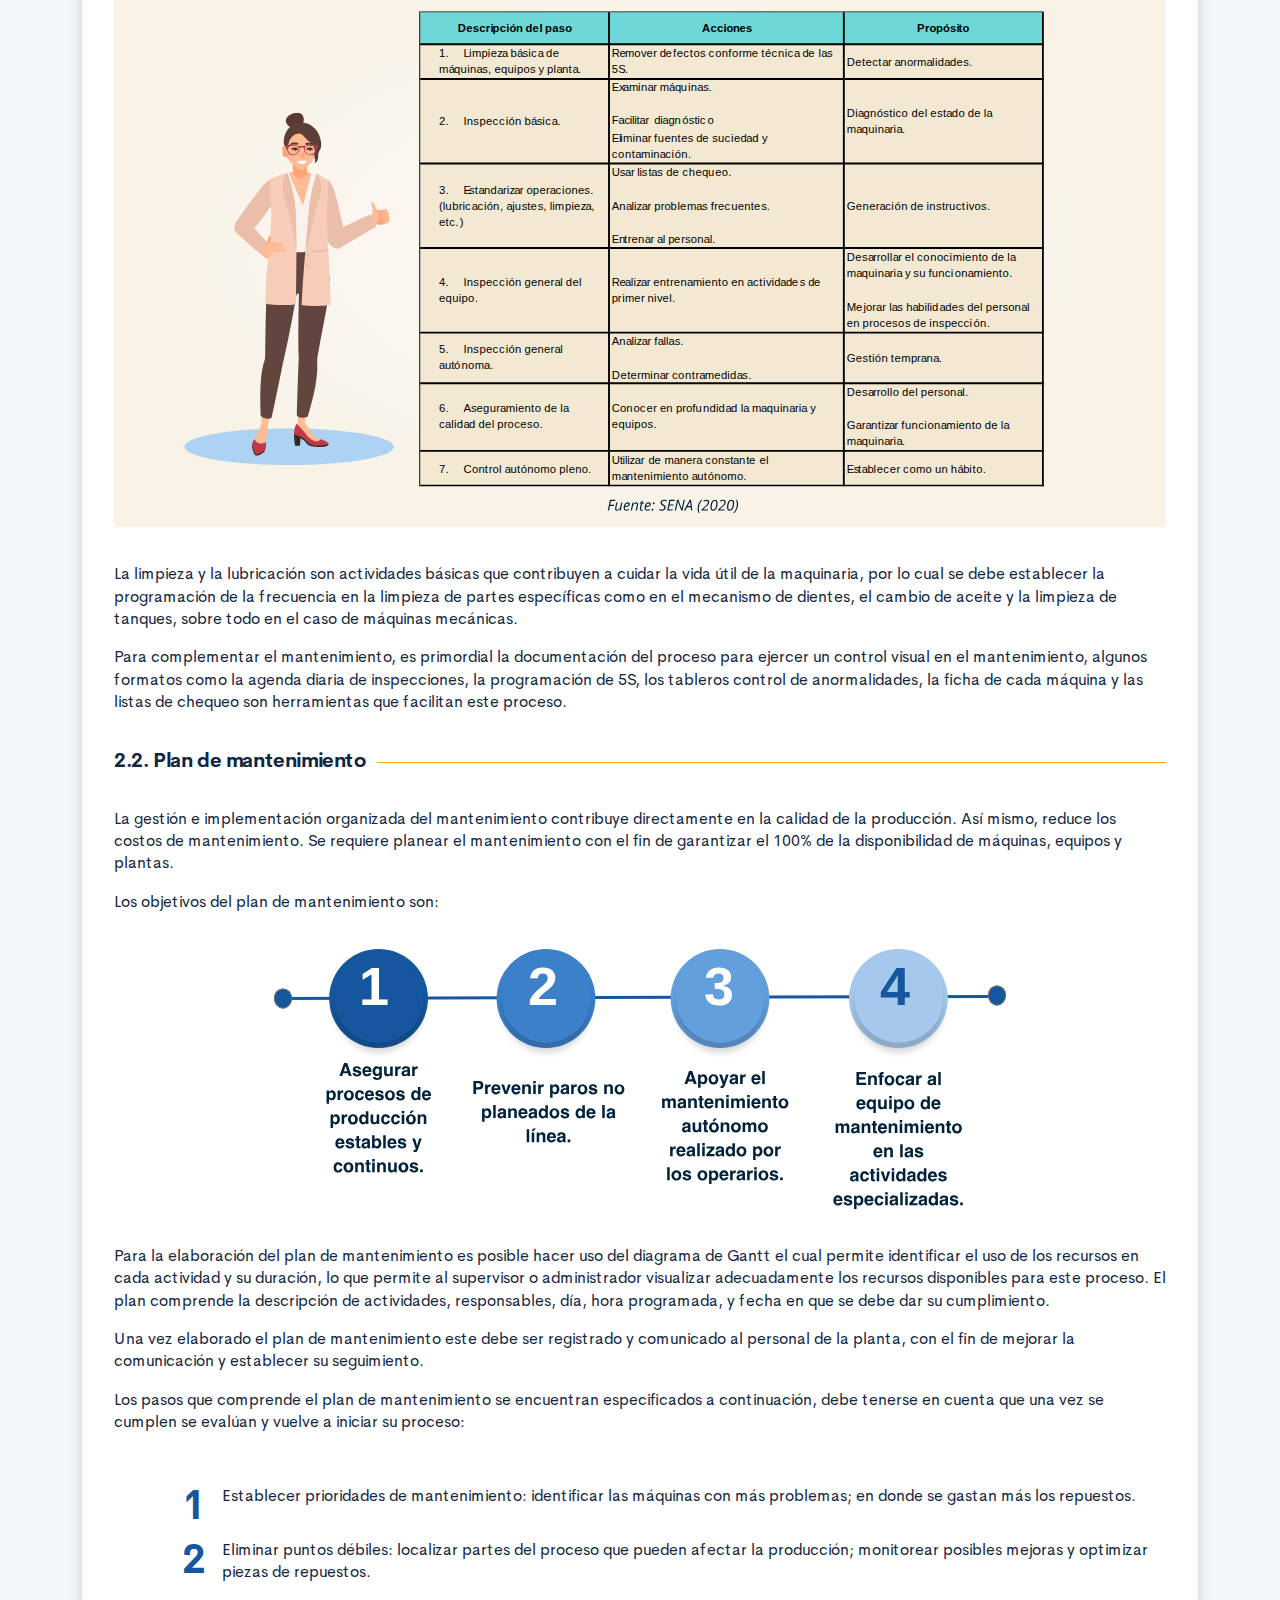
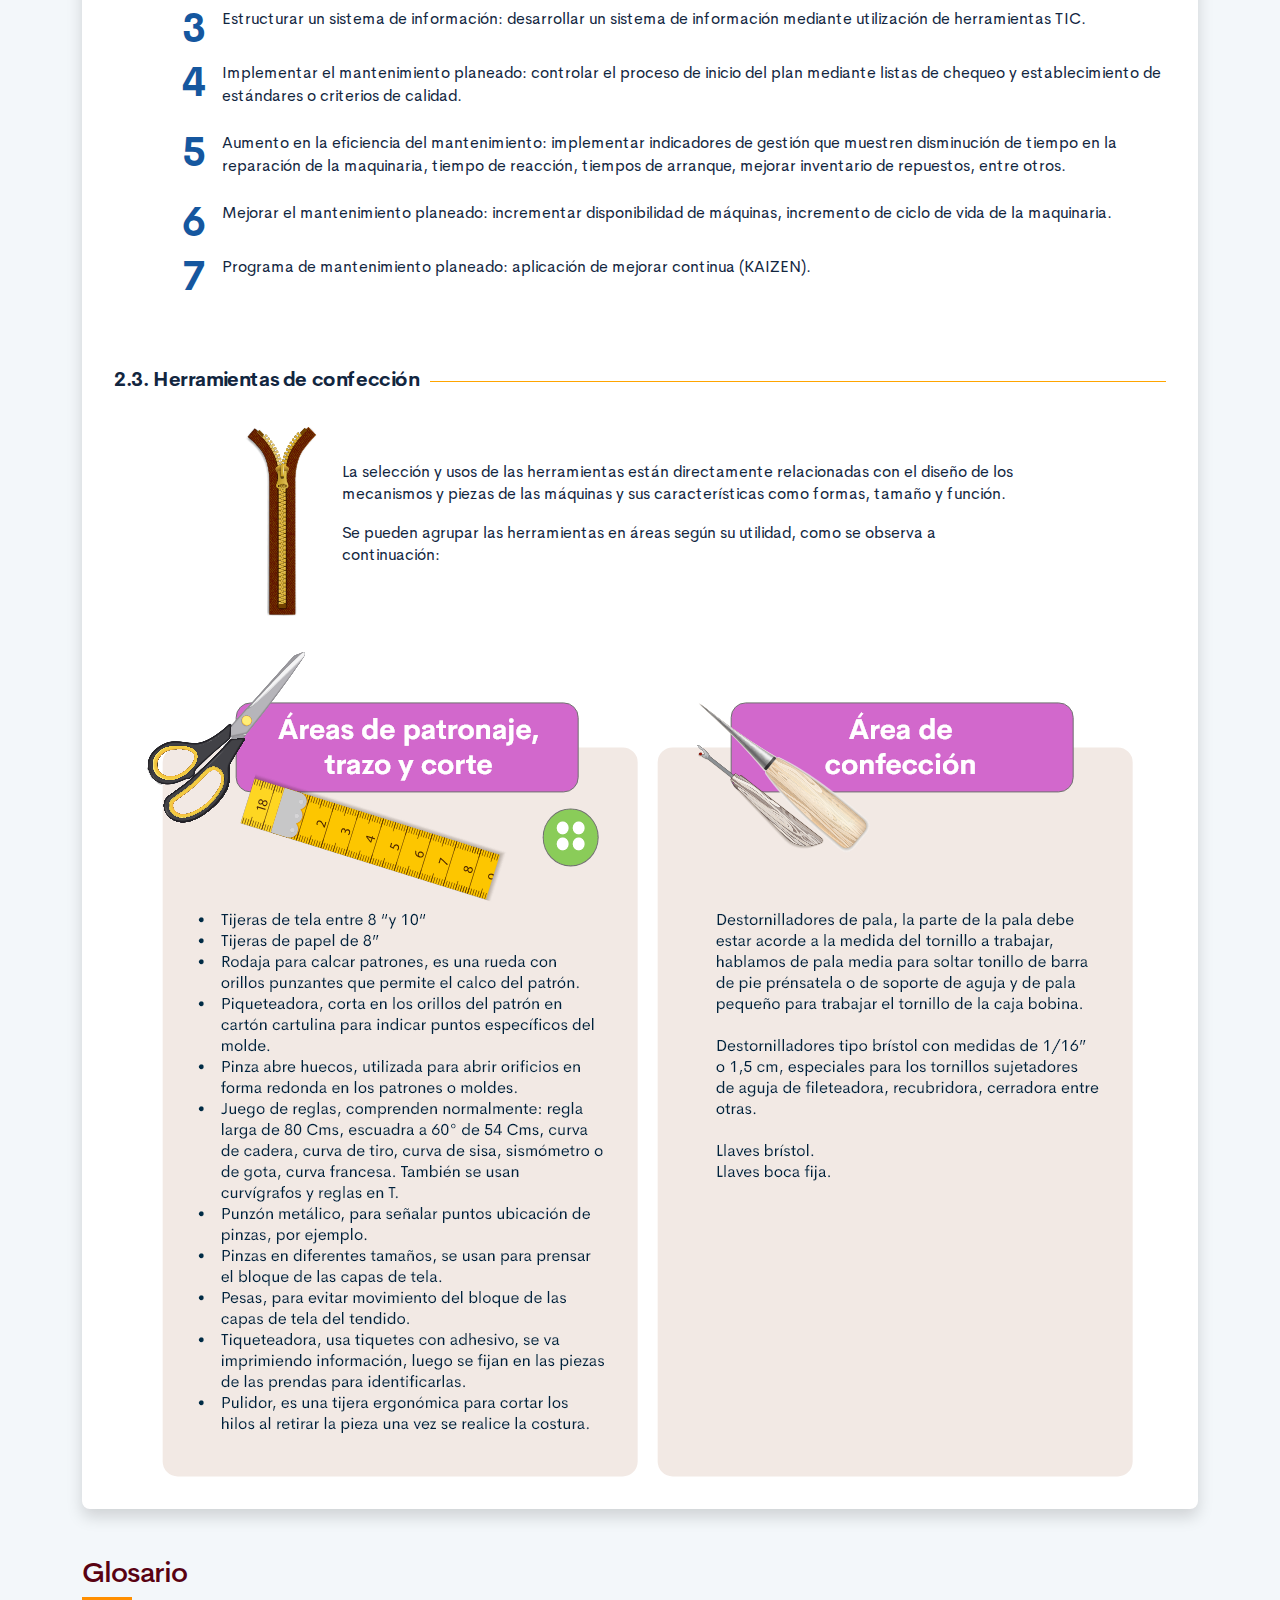
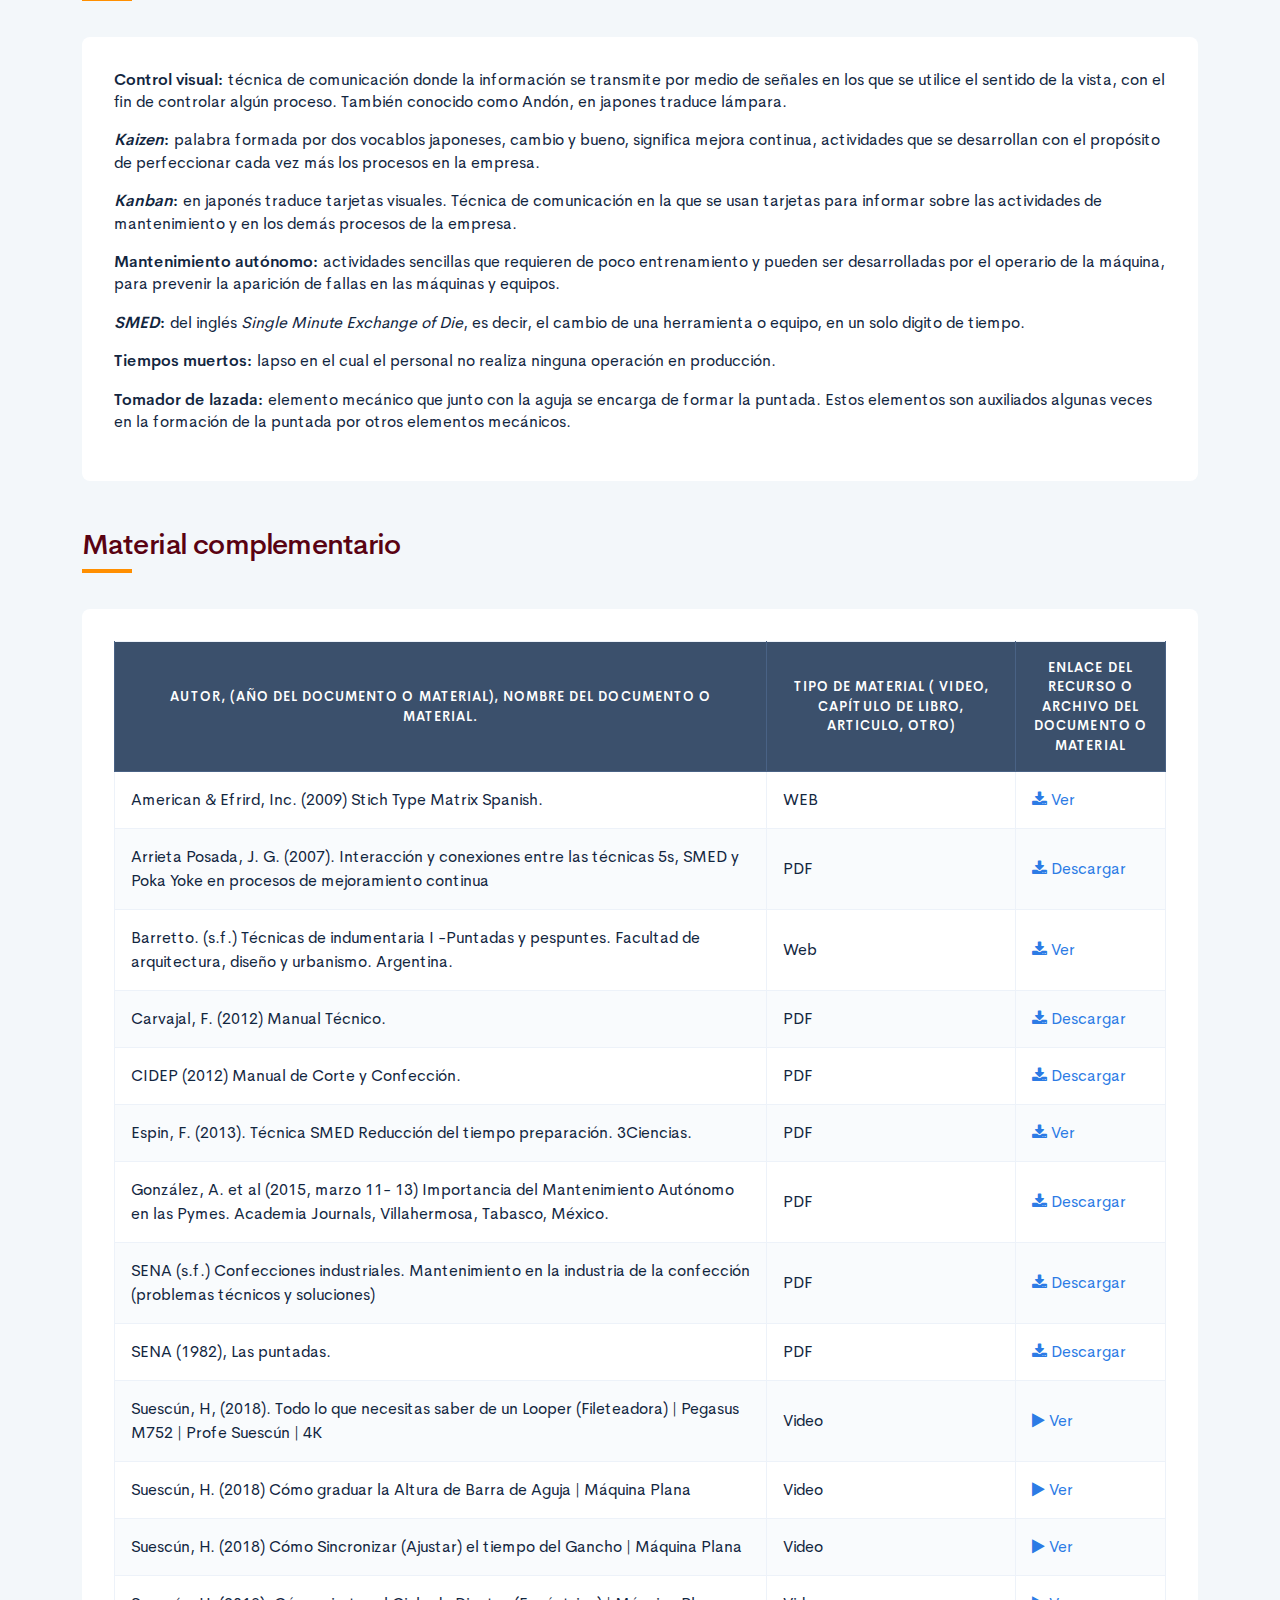
==== commit ff0caf46: "correcciones equipo repositorio" ====
--- a/public/material.html
+++ b/public/material.html
@@ -51,7 +51,7 @@
                 <div class="card resultado-item">
                     <div class="card-body">
                         <ul class="bg-color-dark">
-                            <li> <span>290601231–04 - Efectuar actividades de mantenimiento en máquinas de confección según necesidades de la línea de producción.</span></li>
+                            <li> <span>290601231–03 - Efectuar actividades de mantenimiento en máquinas de confección según necesidades de la línea de producción.</span></li>
                         </ul>
                     </div>
                 </div>
